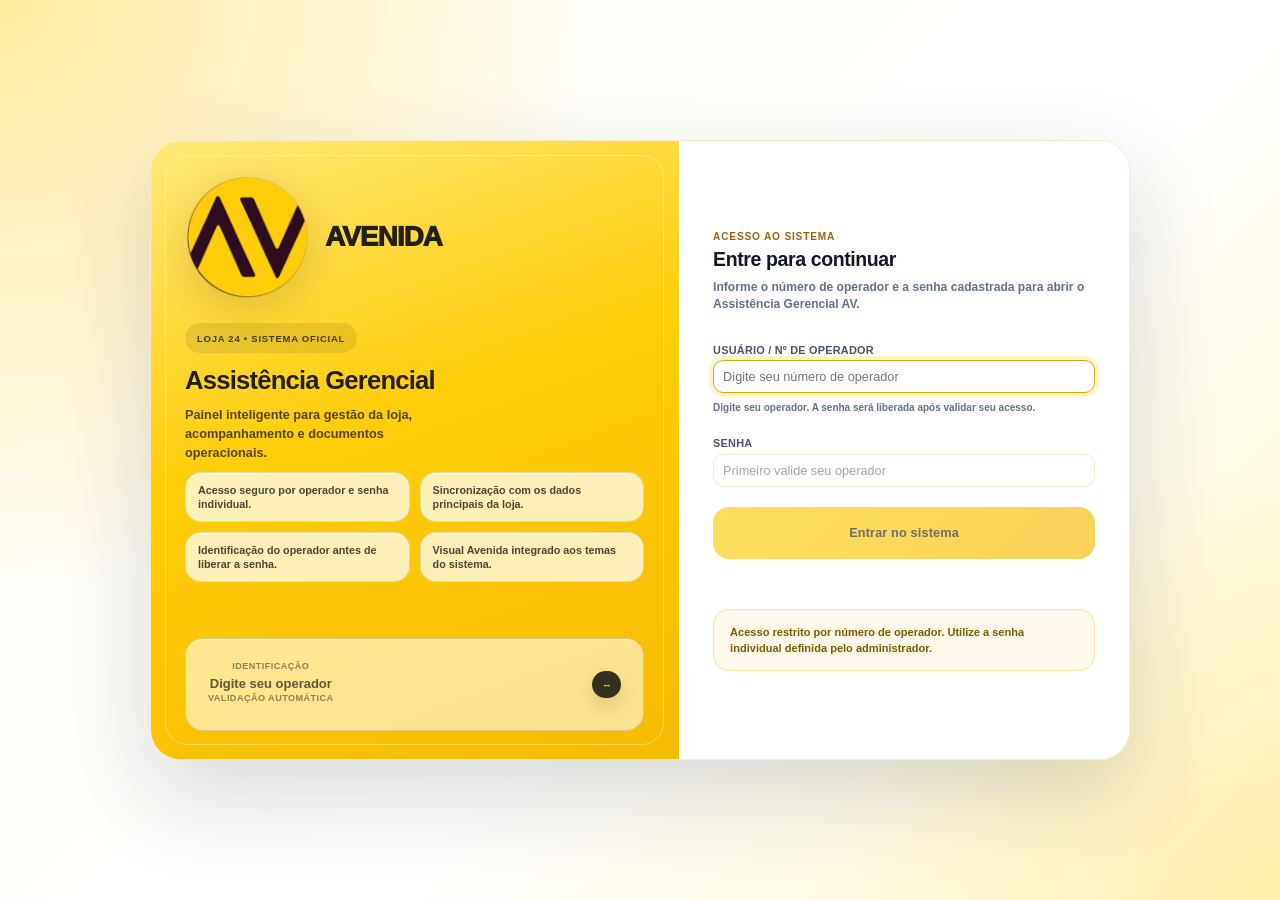
==== index.html @ b5e27d04 "Add files via upload" ====
<!DOCTYPE html>
<html lang="pt-BR">
<head>
  <meta charset="UTF-8" />
  <meta name="viewport" content="width=device-width, initial-scale=1.0, viewport-fit=cover" />
  <meta name="referrer" content="no-referrer" />
  <title>Assistência Gerencial Avenida — Sistema AV</title>
  <!-- PWA / Ícones do Sistema Gerencial Avenida -->
  <meta name="theme-color" content="#291A1E">
  <meta name="application-name" content="Gerencial Avenida">
  <meta name="mobile-web-app-capable" content="yes">
  <meta name="apple-mobile-web-app-capable" content="yes">
  <meta name="apple-mobile-web-app-status-bar-style" content="black-translucent">
  <meta name="apple-mobile-web-app-title" content="Gerencial Avenida">

  <link rel="icon" href="./gerencial-favicon.ico" sizes="any">
  <link rel="icon" type="image/svg+xml" href="./gerencial-favicon.svg">
  <link rel="icon" type="image/png" sizes="32x32" href="./icons/gerencial-favicon-32.png">
  <link rel="icon" type="image/png" sizes="16x16" href="./icons/gerencial-favicon-16.png">
  <link rel="apple-touch-icon" sizes="180x180" href="./icons/gerencial-apple-touch-icon.png">
  <link rel="manifest" href="./manifest.webmanifest">

  <script>
    /* Aplica o tema antes da primeira pintura para impedir o clarão ao abrir ou sair. */
    (() => {
      const root = document.documentElement;
      root.classList.add('theme-booting');
      try {
        root.dataset.theme = 'light';
        // V51.30 — detecta F5/atualização com sessão existente antes da primeira pintura.
        if(sessionStorage.getItem('adminGerencialSessaoV21Individual')){
          root.classList.add('session-restoring');
        }
      } catch (_) {
        root.dataset.theme = 'light';
      }
    })();
  </script>
  <style id="theme-bootstrap-style">
    html { background: #FFFDF5; }
    html[data-theme="dark"] { background: #0F1013; color-scheme: dark; }
    html.theme-booting *,
    html.theme-booting *::before,
    html.theme-booting *::after { transition: none !important; }
    html.session-restoring #loginScreen { visibility:hidden !important; }
    html.session-restoring #appLoader { display:grid !important; }
    html.session-restoring #appLoader .app-loader-card { animation:sessionRestoreCardIn .34s ease both; }
    html.session-restoring #appLoader .app-loader-mark { animation:sessionRestorePulse 1.25s ease-in-out infinite; }
    @keyframes sessionRestoreCardIn { from { opacity:0; transform:translateY(8px) scale(.985); } to { opacity:1; transform:none; } }
    @keyframes sessionRestorePulse { 0%,100% { transform:scale(1); } 50% { transform:scale(1.07); } }
  </style>
  <!-- V51.24: versão fixada para evitar diferenças de comportamento entre dispositivos. -->
  <script src="shared/cargo-policy.js"></script>
<script src="https://unpkg.com/@supabase/supabase-js@2.112.3"></script>
  <script>
    /* CDN de contingência: algumas redes corporativas/móveis podem bloquear um provedor específico. */
    if(!window.supabase){
      document.write('<script src="https://cdn.jsdelivr.net/npm/@supabase/supabase-js@2.112.3"><\/script>');
    }
  </script>
  <script>
      const SUPABASE_URL = 'https://euyrhkusnasgiueefldg.supabase.co';
      const SUPABASE_ANON_KEY = 'eyJhbGciOiJIUzI1NiIsInR5cCI6IkpXVCJ9.eyJpc3MiOiJzdXBhYmFzZSIsInJlZiI6ImV1eXJoa3VzbmFzZ2l1ZWVmbGRnIiwicm9sZSI6ImFub24iLCJpYXQiOjE3ODMzNzY0MTksImV4cCI6MjA5ODk1MjQxOX0.woI5Il3ObKrj8BJfdYz8DcUW08Jl5c458ykh1SrHYr4';
      
      // V51.24 — conexão reforçada sem alterar a lógica funcional dos módulos.
      // Web Worker mantém os heartbeats mais confiáveis quando a aba fica em segundo plano.
      // heartbeatCallback detecta quedas silenciosas e aciona a reconexão controlada abaixo.
      const supabaseclient = window.supabase?.createClient ? window.supabase.createClient(SUPABASE_URL, SUPABASE_ANON_KEY, {
          auth: { persistSession: true, autoRefreshToken: true, detectSessionInUrl: false },
          realtime: {
              worker: true,
              heartbeatCallback: (status) => {
                  if(status === 'disconnected'){
                      window.dispatchEvent(new CustomEvent('ag:supabase-heartbeat-disconnected'));
                  }
              },
              params: {
                  eventsPerSecond: 10
              }
          }
      }) : null;

      if(!supabaseclient){
          console.error('O módulo de sincronização não foi carregado pelos provedores CDN. O login online ficará indisponível até a conexão ser restabelecida.');
      }

      // A sincronização online por usuário é inicializada após o login.

      // SOPHIA V39 — a chave da OpenAI nunca fica neste HTML.
      // O navegador conversa apenas com a Edge Function segura do Supabase.
      const SOPHIA_FUNCTION_NAME = 'sophia-chat';
      const SOPHIA_SESSION_KEY = 'sophiaSessaoSeguraV1';
      const SOPHIA_HISTORY_KEY = 'sophiaHistoricoSessaoV1';
      const SOPHIA_BUILD = 'V39.1-SEMPREFLIGHT';

      // V51.95 — documentos de Operações centralizados no Supabase.
      const OPERACOES_DOCS_FUNCTION_NAME = 'gerencial-documentos';
      const OPERACOES_DOCS_SESSION_KEY = 'gerencialDocumentosSessaoV1';
      const OPERACOES_DOCS_BUCKET = 'operacoes-documentos';
      const GERENCIAL_BUILD = 'V73-MENU-LATERAL-REDESENHADO';
  </script>
  <style>
    :root {
      --amarelo: #F6C426;
      --amarelo-escuro: #DEB022;
      --preto-logo: #291A1E;
      --bg: #F1F1F1;
      --page: #FFFFFF;
      --page-2: #F7F7F7;
      --text: #111827;
      --muted: #666666;
      --border: #D8D8D8;
      --soft: #EEEEEE;
      --shadow: 0 18px 35px rgba(15, 23, 42, .12);
      --red-bg: #FEE2E2;
      --red: #991B1B;
      --green-bg: #DCFCE7;
      --green: #166534;
      --orange-bg: #FFEDD5;
      --orange: #9A3412;
      --blue-bg: #DBEAFE;
      --blue: #1D4ED8;
      --purple-bg: #F3E8FF;
      --purple: #6B21A8;
    }

    body.dark-mode {
      --bg: #121212;
      --page: #1E1E1E;
      --page-2: #292929;
      --text: #F8FAFC;
      --muted: #C4C4C4;
      --border: #454545;
      --soft: #292929;
      --shadow: 0 18px 35px rgba(0, 0, 0, .42);
      --preto-logo: #171717;
      --red-bg: #4C1D1D;
      --red: #FCA5A5;
      --green-bg: #123A24;
      --green: #86EFAC;
      --orange-bg: #432A13;
      --orange: #FDBA74;
      --blue-bg: #172554;
      --blue: #93C5FD;
      --purple-bg: #3B1327;
      --purple: #F6C426;
    }

    * { box-sizing: border-box; }
    body {
      margin: 0;
      min-height: 100vh;
      display: flex;
      background: var(--bg);
      color: var(--text);
      font-family: 'Segoe UI', Tahoma, Geneva, Verdana, sans-serif;
    }

    .login-screen {
      position: fixed;
      inset: 0;
      z-index: 999;
      display: grid;
      place-items: center;
      padding: 24px;
      background:
        radial-gradient(circle at top left, rgba(255,205,9,.34), transparent 34%),
        radial-gradient(circle at bottom right, rgba(255,205,9,.18), transparent 28%),
        linear-gradient(135deg, #FFFDF2 0%, #FFFFFF 58%, #FFF7CC 100%);
    }

    .login-card {
      width: min(980px, 100%);
      min-height: min(620px, calc(100vh - 48px));
      display: grid;
      grid-template-columns: minmax(320px, 1.08fr) minmax(320px, .92fr);
      background: rgba(255,255,255,.96);
      color: #111827;
      border-radius: 30px;
      box-shadow: 0 34px 90px rgba(31,41,55,.18);
      overflow: hidden;
      border: 1px solid rgba(217,169,0,.22);
      backdrop-filter: blur(12px);
    }

    .login-hero {
      position: relative;
      display: flex;
      flex-direction: column;
      justify-content: space-between;
      gap: 20px;
      padding: 34px 34px 28px;
      background:
        radial-gradient(circle at 14% 12%, rgba(255,255,255,.62), transparent 22%),
        linear-gradient(160deg, #FFE979 0%, #FFCD09 44%, #F5BB00 100%);
      border-right: 1px solid rgba(217,169,0,.24);
      color: #241F14;
    }
    .login-hero::after {
      content: '';
      position: absolute;
      inset: 14px;
      border-radius: 22px;
      border: 1px solid rgba(255,255,255,.34);
      pointer-events: none;
    }
    .login-brand-panel .brand { display: block; }
    .login-eyebrow {
      display: inline-flex;
      align-items: center;
      gap: 8px;
      min-height: 30px;
      padding: 0 12px;
      border-radius: 999px;
      background: rgba(36,31,20,.10);
      color: rgba(36,31,20,.82);
      font-size: .73rem;
      font-weight: 900;
      letter-spacing: .08em;
      text-transform: uppercase;
      margin-bottom: 14px;
    }
    .login-logo-wrap {
      display: inline-flex;
      align-items: center;
      justify-content: center;
      gap: 11px;
      width: 292px;
      height: 96px;
      border-radius: 24px;
      background: rgba(255,255,255,.76);
      border: 1px solid rgba(36,31,20,.12);
      box-shadow: 0 14px 34px rgba(36,31,20,.12);
      margin-bottom: 22px;
    }
    .avenida-logo {
      display: block;
      width: 100%;
      height: auto;
      object-fit: contain;
    }
    .login-avenida-logo {
      width: 72px;
      height: 72px;
      flex-shrink: 0;
    }
    .login-brand-wordmark {
      font-weight: 1000;
      font-size: 1.92rem;
      letter-spacing: -.045em;
      color: #241F14;
      white-space: nowrap;
    }
    body.dark-mode .login-brand-wordmark { color: #FFCD09; }

    .login-hero h1 {
      margin: 0;
      font-size: clamp(1.55rem, 2vw, 2.15rem);
      line-height: 1.08;
      color: #241F14;
      letter-spacing: -.03em;
    }
    .login-hero p {
      margin: 10px 0 0;
      color: rgba(36,31,20,.78);
      font-weight: 700;
      line-height: 1.5;
      font-size: .98rem;
      max-width: 38ch;
    }
    .login-bullets {
      display: grid;
      grid-template-columns: repeat(2, minmax(0, 1fr));
      gap: 10px;
      margin-top: 10px;
    }
    .login-bullet {
      min-height: 48px;
      padding: 10px 12px;
      border-radius: 16px;
      background: rgba(255,255,255,.72);
      border: 1px solid rgba(36,31,20,.10);
      color: rgba(36,31,20,.82);
      font-size: .83rem;
      font-weight: 800;
      line-height: 1.3;
      display: flex;
      align-items: center;
      box-shadow: inset 0 1px 0 rgba(255,255,255,.45);
    }
    .login-body {
      padding: 36px 34px 34px;
      display: flex;
      flex-direction: column;
      justify-content: center;
      background: rgba(255,255,255,.98);
    }
    .login-form-head { margin-bottom: 14px; }
    .login-form-head small {
      display:block;
      margin-bottom: 6px;
      color: #A16207;
      font-size: .78rem;
      font-weight: 900;
      letter-spacing: .08em;
      text-transform: uppercase;
    }
    .login-form-head h2 {
      margin: 0;
      color: #101828;
      font-size: 1.5rem;
      line-height: 1.15;
      letter-spacing: -.02em;
    }
    .login-form-head p {
      margin: 8px 0 0;
      color: #667085;
      font-size: .93rem;
      line-height: 1.45;
      font-weight: 650;
    }
    .login-body label { display:block; font-weight: 800; margin: 16px 0 8px; font-size:.84rem; color:#475467; }
    .login-body input {
      width:100%;
      padding: 14px 16px;
      border: 1px solid #D0D5DD;
      border-radius: 16px;
      font-size: .98rem;
      outline: none;
      background: #FFFFFF;
      color: #101828;
      transition: border-color .18s ease, box-shadow .18s ease, transform .18s ease;
      box-shadow: 0 1px 2px rgba(16,24,40,.04);
    }
    .login-body input:focus { border-color: #F5BA00; box-shadow: 0 0 0 4px rgba(255,205,9,.22); transform: translateY(-1px); }
    .login-btn {
      width:100%;
      margin-top: 20px;
      min-height: 52px;
      padding: 14px 18px;
      border:0;
      border-radius: 16px;
      background: linear-gradient(135deg, #FFCD09 0%, #F5BA00 100%);
      color: #241F14;
      font-weight: 900;
      cursor:pointer;
      font-size: .98rem;
      letter-spacing: .01em;
      box-shadow: 0 12px 24px rgba(245,186,0,.26);
      transition: transform .18s ease, box-shadow .18s ease, filter .18s ease;
    }
    .login-btn:hover:not(:disabled) { transform: translateY(-1px); box-shadow: 0 16px 28px rgba(245,186,0,.32); filter: saturate(1.03); }
    .login-btn:disabled { opacity: .65; cursor: not-allowed; box-shadow: none; }
    .login-error { min-height: 24px; margin-top: 12px; color: #B42318; font-weight: 800; font-size: .9rem; }
    .login-hint {
      margin-top: 14px;
      padding: 14px 16px;
      background:#FFFAEB;
      border-radius: 16px;
      border:1px solid rgba(245,186,0,.34);
      color:#7A5C00;
      font-size:.85rem;
      line-height: 1.45;
      font-weight: 700;
    }
    .login-user-preview {
      padding: 14px 16px;
      border-radius: 18px;
      background: rgba(255,255,255,.72);
      color: #241F14;
      font-weight: 900;
      border: 1px solid rgba(36,31,20,.12);
      display: flex;
      align-items: center;
      justify-content: space-between;
      gap: 10px;
      line-height: 1.3;
      box-shadow: inset 0 1px 0 rgba(255,255,255,.46);
    }
    .login-user-preview small {
      display: block;
      font-size: .70rem;
      text-transform: uppercase;
      letter-spacing: .05em;
      opacity: .7;
      margin-bottom: 3px;
    }
    .login-user-preview b { font-size: 1rem; }
    #loginUserFullName { display:block;max-width:100%;white-space:normal;overflow:visible;text-overflow:clip;word-break:normal; }
    .login-user-preview .preview-operator {
      background: rgba(36,31,20,.92);
      color: #FFCD09;
      border-radius: 999px;
      padding: 7px 11px;
      font-size: .77rem;
      white-space: nowrap;
      box-shadow: 0 8px 18px rgba(36,31,20,.14);
    }
    .login-user-preview.not-found {
      background: rgba(254,228,226,.92);
      border-color: rgba(240,68,56,.28);
      color: #912018;
    }
    .login-user-preview.empty {
      background: rgba(255,255,255,.56);
      color: rgba(36,31,20,.72);
    }
    body.dark-mode .login-screen {
      background:
        radial-gradient(circle at top left, rgba(255,205,9,.18), transparent 32%),
        radial-gradient(circle at bottom right, rgba(255,205,9,.10), transparent 26%),
        linear-gradient(135deg, #12151A 0%, #171B21 55%, #0F1217 100%);
    }
    body.dark-mode .login-card {
      background: rgba(20,23,28,.96);
      color: #F8FAFC;
      border-color: rgba(255,205,9,.14);
      box-shadow: 0 34px 90px rgba(0,0,0,.42);
    }
    body.dark-mode .login-hero {
      background:
        radial-gradient(circle at 16% 12%, rgba(255,255,255,.08), transparent 24%),
        linear-gradient(165deg, #20252C 0%, #181C22 56%, #14181D 100%);
      border-right-color: rgba(255,205,9,.12);
      color: #FFF8DE;
    }
    body.dark-mode .login-hero::after {
      border-color: rgba(255,205,9,.12);
    }
    body.dark-mode .login-eyebrow {
      background: rgba(255,205,9,.12);
      color: #FFE897;
    }
    body.dark-mode .login-logo-wrap {
      background: rgba(255,205,9,.10);
      border-color: rgba(255,205,9,.18);
      box-shadow: 0 14px 34px rgba(0,0,0,.24);
    }
    body.dark-mode .login-hero h1,
    body.dark-mode .login-hero p {
      color: #FFF8DE;
    }
    body.dark-mode .login-bullet {
      background: rgba(255,255,255,.04);
      border-color: rgba(255,205,9,.10);
      color: #E5E7EB;
    }
    body.dark-mode .login-body {
      background: rgba(18,21,26,.98);
    }
    body.dark-mode .login-form-head small { color: #FFD84D; }
    body.dark-mode .login-form-head h2 { color: #F8FAFC; }
    body.dark-mode .login-form-head p,
    body.dark-mode .login-body label { color: #C7CDD6; }
    body.dark-mode .login-body input {
      background: #1C2128;
      color: #F8FAFC;
      border-color: rgba(255,255,255,.10);
      box-shadow: 0 1px 2px rgba(0,0,0,.24);
    }
    body.dark-mode .login-body input::placeholder { color: #98A2B3; }
    body.dark-mode .login-body input:focus {
      border-color: #FFCD09;
      box-shadow: 0 0 0 4px rgba(255,205,9,.18);
    }
    body.dark-mode .login-btn {
      background: linear-gradient(135deg, #FFCD09 0%, #F5BA00 100%);
      color: #241F14;
      box-shadow: 0 12px 24px rgba(245,186,0,.18);
    }
    body.dark-mode .login-error { color: #FECDCA; }
    body.dark-mode .login-hint {
      background: rgba(255,205,9,.08);
      color: #FDE68A;
      border-color: rgba(255,205,9,.16);
    }
    body.dark-mode .login-user-preview {
      background: rgba(255,255,255,.05);
      color: #F8FAFC;
      border-color: rgba(255,205,9,.12);
    }
    body.dark-mode .login-user-preview .preview-operator {
      background: rgba(255,205,9,.14);
      color: #FFDD55;
      box-shadow: none;
    }
    body.dark-mode .login-user-preview.not-found {
      background: rgba(127,29,29,.20);
      border-color: rgba(252,165,165,.24);
      color: #FECDCA;
    }
    body.dark-mode .login-user-preview.empty {
      background: rgba(255,255,255,.04);
      color: #C7CDD6;
    }
    @media (max-width: 860px) {
      .login-screen {
        display: block;
        overflow-y: auto;
        overflow-x: hidden;
        overscroll-behavior: contain;
        -webkit-overflow-scrolling: touch;
        padding: 18px 12px;
      }
      .login-card {
        margin: 0 auto;
      }
      .login-card {
        width: min(560px, 100%);
        min-height: auto;
        grid-template-columns: 1fr;
      }
      .login-hero {
        padding: 26px 24px 20px;
        border-right: 0;
        border-bottom: 1px solid rgba(217,169,0,.18);
      }
      .login-hero::after { inset: 12px; }
      .login-body { padding: 28px 24px 26px; }
      .login-bullets { grid-template-columns: 1fr; }
      .login-logo-wrap { width: 268px; height: 84px; margin-bottom: 18px; }
      .login-avenida-logo { width: 60px; height: 60px; }
      .login-brand-wordmark { font-size: 1.66rem; }
      body.dark-mode .login-hero { border-bottom-color: rgba(255,205,9,.12); }
    }
    @media (max-width: 520px) {
      .login-screen { padding: 14px; }
      .login-card { border-radius: 22px; }
      .login-hero,
      .login-body { padding-left: 18px; padding-right: 18px; }
      .login-user-preview { align-items: flex-start; flex-direction: column; }
      .login-user-preview .preview-operator { align-self: flex-start; }
    }


    /* V75.2 — credenciais progressivas e logo do próprio sistema AV. */
    .login-operator-hint {
      min-height: 20px;
      margin-top: 7px;
      color: #667085;
      font-size: .77rem;
      line-height: 1.35;
      font-weight: 700;
    }
    .login-operator-hint[data-status="valid"] { color: #167345; }
    .login-operator-hint[data-status="error"] { color: #B42318; }
    .login-operator-hint[data-status="checking"] { color: #946200; }
    .login-body input:disabled,
    body.dark-mode .login-body input:disabled {
      opacity: .65;
      cursor: not-allowed;
      filter: grayscale(.20);
    }
    body.dark-mode .login-operator-hint { color: #AAB2BE; }
    body.dark-mode .login-operator-hint[data-status="valid"] { color: #66DDA0; }
    body.dark-mode .login-operator-hint[data-status="error"] { color: #FDA29B; }
    body.dark-mode .login-operator-hint[data-status="checking"] { color: #FFDD55; }
    @media (prefers-reduced-motion: reduce) {
      .app-loader-orbit, .app-loader-spinner, .app-loader-check-icon { animation: none !important; }
    }

    body.dark-mode .sidebar {
      background: #2E0D1E;
      color: #FFCD09;
      border-right: 1px solid #5A263B;
    }
    body.dark-mode .logo-box {
      border-bottom-color: #FFCD09;
    }
    body.dark-mode .logo-icon {
      background: #FFCD09;
      color: #2E0D1E;
    }
    body.dark-mode .user-box {
      background: rgba(255,205,9,.10);
      border-color: rgba(255,205,9,.22);
    }
    body.dark-mode .nav-btn {
      color: #FFCD09;
    }
    body.dark-mode .nav-btn:hover,
    body.dark-mode .nav-btn.active {
      background: rgba(255,205,9,.16);
      box-shadow: inset 5px 0 0 #FFCD09;
    }
    body.dark-mode .theme-btn {
      background: #FFCD09;
      color: #2E0D1E;
    }
    body.dark-mode .topbar {
      background: rgba(46,13,30,.90);
      border-bottom-color: #5A263B;
    }



    .developer-badge {
      margin-top: 10px; display:inline-flex; align-items:center; gap:7px; padding:7px 10px;
      border-radius:999px; background:linear-gradient(135deg,#291A1E,#5A263B); color:#F6C426;
      font-weight:1000; font-size:.72rem; letter-spacing:.08em; box-shadow:0 0 0 1px rgba(246,196,38,.35),0 8px 20px rgba(41,26,30,.22);
    }
    .developer-panel { position:relative; overflow:hidden; border:1px solid rgba(246,196,38,.55); background:linear-gradient(135deg,rgba(246,196,38,.16),var(--page)); }
    .developer-panel:before { content:"</>"; position:absolute; right:18px; top:8px; font-size:4rem; font-weight:1000; opacity:.08; }
    .permission-grid { display:grid; grid-template-columns:repeat(2,minmax(0,1fr)); gap:10px; margin-top:12px; }
    .permission-item { display:flex; align-items:center; gap:10px; padding:11px 12px; border:1px solid var(--border); border-radius:14px; background:var(--page-2); font-weight:850; }
    .permission-item input { width:18px; height:18px; accent-color:var(--amarelo-escuro); }
    .sync-pill { display:inline-flex; align-items:center; gap:6px; width:max-content; max-width:100%; min-width:0; box-sizing:border-box; font-size:.72rem; font-weight:900; margin-top:7px; padding:5px 9px; border-radius:999px; border:1px solid var(--border); background:var(--soft); color:var(--muted); }
    .sync-pill::before { content:''; flex:0 0 8px; width:8px; height:8px; border-radius:50%; background:currentColor; }
    .sync-pill-text { display:block; min-width:0; overflow:hidden; text-overflow:ellipsis; white-space:nowrap; }
    .sync-pill.online { color:#15803D; background:#DCFCE7; border-color:#86EFAC; }
    .sync-pill.offline { color:#B91C1C; background:#FEE2E2; border-color:#FCA5A5; }
    .sync-pill.syncing { color:#B45309; background:#FEF3C7; border-color:#FCD34D; }
    body.dark-mode .sync-pill.online { color:#86EFAC; background:#123A24; border-color:#166534; }
    body.dark-mode .sync-pill.offline { color:#FCA5A5; background:#4C1D1D; border-color:#991B1B; }
    body.dark-mode .sync-pill.syncing { color:#FCD34D; background:#432A13; border-color:#92400E; }
    @media(max-width:720px){ .permission-grid{grid-template-columns:1fr;} }

    .app-loader {
      position: fixed;
      inset: 0;
      z-index: 1400;
      display: none;
      place-items: center;
      padding: 20px;
      background: rgba(255,255,255,.56);
      -webkit-backdrop-filter: blur(16px) saturate(120%);
      backdrop-filter: blur(16px) saturate(120%);
    }
    .app-loader.active { display: grid; }
    .app-loader-card {
      width: min(560px, 100%);
      background: rgba(255,255,255,.96);
      color: #111827;
      border: 1px solid rgba(217,169,0,.18);
      border-radius: 28px;
      box-shadow: 0 28px 80px rgba(31,41,55,.18);
      padding: 28px;
      text-align: left;
      -webkit-backdrop-filter: blur(18px) saturate(118%);
      backdrop-filter: blur(18px) saturate(118%);
    }
    .app-loader-hero {
      display: grid;
      grid-template-columns: auto 1fr auto;
      align-items: center;
      gap: 18px;
    }
    .app-loader-logo-shell {
      position: relative;
      width: 98px;
      height: 98px;
      display: grid;
      place-items: center;
      flex-shrink: 0;
    }
    .app-loader-orbit {
      position: absolute;
      inset: 0;
      border-radius: 50%;
      border: 1.5px solid rgba(245,186,0,.24);
      border-top-color: rgba(245,186,0,.66);
      animation: spinLoader 2.6s linear infinite;
    }
    .app-loader-orbit.orbit-b {
      inset: 10px;
      border-style: dashed;
      border-color: rgba(36,31,20,.08);
      border-top-color: rgba(245,186,0,.54);
      animation-direction: reverse;
      animation-duration: 3.2s;
    }
    .app-loader-mark {
      width: 72px;
      height: 72px;
      margin: 0;
      border-radius: 22px;
      background: rgba(255,255,255,.90);
      border: 1px solid rgba(245,186,0,.26);
      display: grid;
      place-items: center;
      box-shadow: 0 12px 28px rgba(36,31,20,.10);
      overflow: hidden;
      padding: 0 6px;
    }
    .loader-avenida-logo {
      width: 62px;
      height: 62px;
    }
    .app-loader-intro h3 {
      margin: 6px 0 0;
      font-size: 1.18rem;
      line-height: 1.18;
      color: #111827;
      letter-spacing: -.02em;
    }
    .app-loader-intro p {
      margin: 8px 0 0;
      color: #667085;
      font-size: .86rem;
      line-height: 1.45;
      font-weight: 700;
      max-width: 34ch;
    }
    .app-loader-kicker {
      display: inline-flex;
      align-items: center;
      min-height: 24px;
      padding: 0 10px;
      border-radius: 999px;
      background: rgba(255,205,9,.18);
      color: #946200;
      font-size: .69rem;
      font-weight: 900;
      letter-spacing: .08em;
      text-transform: uppercase;
    }
    .app-loader-spinner-label {
      display: inline-flex;
      flex-direction: column;
      align-items: center;
      justify-content: center;
      gap: 9px;
      min-width: 92px;
      color: #667085;
      font-size: .72rem;
      font-weight: 800;
      letter-spacing: .03em;
      text-align: center;
    }
    .app-loader-spinner {
      width: 26px;
      height: 26px;
      margin: 0;
      border-radius: 50%;
      border: 2px solid rgba(208,213,221,.72);
      border-top-color: #F5BA00;
      animation: spinLoader .9s linear infinite;
    }
    .app-loader-checks {
      display: none;
      margin-top: 22px;
      text-align: left;
      border-top: 1px solid rgba(208,213,221,.78);
      padding-top: 16px;
    }
    .app-loader-checks.active { display: block; }
    .app-loader-progress {
      width: 100%;
      height: 6px;
      border-radius: 999px;
      background: rgba(255,205,9,.12);
      overflow: hidden;
      margin-bottom: 12px;
    }
    .app-loader-progress span {
      display: block;
      width: 0%;
      height: 100%;
      border-radius: inherit;
      background: linear-gradient(90deg, #FFCD09, #F5BA00);
      transition: width .28s ease;
    }
    .app-loader-stepbar {
      display:flex;
      align-items:center;
      justify-content:space-between;
      gap:12px;
      margin-bottom:12px;
    }
    .app-loader-step-badge {
      display:inline-flex;
      align-items:center;
      min-height:26px;
      padding: 0 11px;
      border-radius:999px;
      background: rgba(255,205,9,.16);
      border: 1px solid rgba(245,186,0,.22);
      color:#624A00;
      font-size:.66rem;
      font-weight:1000;
      letter-spacing:.08em;
      white-space:nowrap;
      text-transform: uppercase;
    }
    .app-loader-step-name {
      color:#667085;
      font-size:.68rem;
      font-weight:900;
      letter-spacing:.05em;
      text-align:right;
      text-transform: uppercase;
    }
    .app-loader-stage { display:block; }
    .app-loader-check {
      display: grid;
      grid-template-columns: 26px minmax(0,1fr);
      align-items: center;
      gap: 12px;
      min-height: 58px;
      padding: 10px 2px;
      border-bottom: 1px solid rgba(208,213,221,.56);
      background: transparent;
    }
    .app-loader-check:last-child { border-bottom: 0; padding-bottom: 2px; }
    .app-loader-check-icon {
      width: 24px;
      height: 24px;
      border-radius: 50%;
      display: grid;
      place-items: center;
      font-size: .78rem;
      font-weight: 1000;
      background: transparent;
      color: #98A2B3;
      border: 1px solid rgba(208,213,221,.95);
    }
    .app-loader-check-content strong {
      display: block;
      font-size: .89rem;
      line-height: 1.25;
      color: #111827;
      margin-bottom: 3px;
    }
    .app-loader-check-content small {
      display: block;
      font-size: .75rem;
      color: #667085;
      line-height: 1.35;
      font-weight: 650;
    }
    .app-loader-check[data-status="checking"] .app-loader-check-icon {
      color: #B45309;
      border-color: rgba(245,186,0,.46);
      background: rgba(255,205,9,.12);
      animation: loaderPulse 1.05s ease-in-out infinite;
    }
    .app-loader-check[data-status="success"] .app-loader-check-icon {
      background: var(--green-bg);
      color: var(--green);
      border-color: color-mix(in srgb, var(--green) 30%, var(--green-bg));
      animation: none;
    }
    .app-loader-check[data-status="error"] .app-loader-check-icon {
      background: var(--red-bg);
      color: var(--red);
      border-color: color-mix(in srgb, var(--red) 30%, var(--red-bg));
      animation: none;
    }
    body.dark-mode .app-loader {
      background: rgba(8, 10, 13, .64);
    }
    body.dark-mode .app-loader-card {
      background: rgba(20,23,28,.94);
      border-color: rgba(255,205,9,.14);
      box-shadow: 0 28px 80px rgba(0,0,0,.46);
    }
    body.dark-mode .app-loader-orbit {
      border-color: rgba(255,205,9,.16);
      border-top-color: rgba(255,205,9,.52);
    }
    body.dark-mode .app-loader-orbit.orbit-b {
      border-color: rgba(255,255,255,.06);
      border-top-color: rgba(255,205,9,.44);
    }
    body.dark-mode .app-loader-mark {
      background: rgba(255,205,9,.10);
      border-color: rgba(255,205,9,.18);
      box-shadow: 0 12px 28px rgba(0,0,0,.24);
    }
    body.dark-mode .app-loader-intro h3 { color: #F8FAFC; }
    body.dark-mode .app-loader-intro p,
    body.dark-mode .app-loader-spinner-label,
    body.dark-mode .app-loader-step-name,
    body.dark-mode .app-loader-check-content small { color: #C7CDD6; }
    body.dark-mode .app-loader-kicker {
      background: rgba(255,205,9,.12);
      color: #FFE897;
    }
    body.dark-mode .app-loader-spinner {
      border-color: rgba(255,255,255,.12);
      border-top-color: #FFCD09;
    }
    body.dark-mode .app-loader-checks,
    body.dark-mode .app-loader-check {
      border-color: rgba(255,255,255,.08);
    }
    body.dark-mode .app-loader-step-badge {
      background: rgba(255,205,9,.12);
      border-color: rgba(255,205,9,.18);
      color: #FFE897;
    }
    body.dark-mode .app-loader-check-icon {
      color: #98A2B3;
      border-color: rgba(255,255,255,.16);
    }
    body.dark-mode .app-loader-check-content strong { color: #F8FAFC; }
    @media (max-width: 720px) {
      .app-loader-card { padding: 22px; border-radius: 24px; }
      .app-loader-hero {
        grid-template-columns: 1fr;
        justify-items: center;
        text-align: center;
      }
      .app-loader-intro p { max-width: 100%; }
      .app-loader-spinner-label { flex-direction: row; min-width: 0; }
      .app-loader-stepbar { flex-direction: column; align-items: flex-start; }
      .app-loader-step-name { text-align: left; }
    }
    @media (max-width: 520px) {
      .app-loader-card { padding: 18px; border-radius: 20px; }
      .app-loader-logo-shell { width: 88px; height: 88px; }
      .app-loader-mark { width: 64px; height: 64px; border-radius: 18px; }
      .loader-avenida-logo { width: 50px; }
      .app-loader-check-content small { font-size: .72rem; }
      .app-loader-check { grid-template-columns: 24px minmax(0,1fr); gap: 10px; }
    }
    @keyframes loaderPulse {
      0%, 100% { opacity: .62; transform: scale(.94); }
      50% { opacity: 1; transform: scale(1); }
    }
    @keyframes spinLoader { to { transform: rotate(360deg); } }

    .sidebar {
      width: 278px;
      background: var(--amarelo);
      color: var(--preto-logo);
      display: flex;
      flex-direction: column;
      height: 100vh;
      position: sticky;
      top: 0;
      box-shadow: 2px 0 15px rgba(0,0,0,.18);
      z-index: 5;
    }

    .logo-box { padding: 22px; border-bottom: 2px solid var(--preto-logo); }
    .logo-line { display:flex; gap: 12px; align-items:center; }
    .logo-icon { width: 58px; height: 48px; border-radius: 16px; background: var(--preto-logo); color: var(--amarelo); display:grid; place-items:center; font-size:1.2rem; font-weight:1000; letter-spacing:-.04em; }
    .logo-title { font-weight: 1000; letter-spacing: -.02em; }
    .logo-sub { font-size: .78rem; font-weight: 800; opacity: .78; margin-top: 2px; }

    .user-box { margin: 16px; padding: 14px 58px 14px 14px; border-radius: 18px; background: rgba(41,26,30,.12); border: 1px solid rgba(41,26,30,.18); position:relative; }
    .user-name { font-weight: 1000; font-size:.94rem; }
    .user-role { font-size:.76rem; font-weight:800; opacity:.78; margin-top: 3px; }

    .nav { padding: 4px 12px 14px; overflow-y:auto; scrollbar-width: thin; scrollbar-color: rgba(100,116,139,.85) transparent; }
    .nav::-webkit-scrollbar { width: 9px; height: 9px; }
    .nav::-webkit-scrollbar-track { background: transparent; }
    .nav::-webkit-scrollbar-thumb { background: rgba(100,116,139,.82); border-radius: 999px; border: 2px solid transparent; background-clip: padding-box; }
    .nav::-webkit-scrollbar-thumb:hover { background: rgba(71,85,105,.95); border: 2px solid transparent; background-clip: padding-box; }
    body.dark-mode .nav { scrollbar-color: rgba(203,213,225,.68) transparent; }
    body.dark-mode .nav::-webkit-scrollbar-thumb { background: rgba(203,213,225,.62); border: 2px solid transparent; background-clip: padding-box; }
    body.dark-mode .nav::-webkit-scrollbar-thumb:hover { background: rgba(241,245,249,.82); border: 2px solid transparent; background-clip: padding-box; }
    .nav-btn {
      width:100%; display:flex; align-items:center; gap:10px; padding: 12px 12px; margin: 5px 0;
      border:0; border-radius: 14px; background: transparent; color: var(--preto-logo); cursor:pointer;
      font-weight: 900; text-align:left; transition:.2s;
    }
    .nav-btn:hover, .nav-btn.active { background: var(--amarelo-escuro); box-shadow: inset 5px 0 0 var(--preto-logo); }
    .nav-btn .ico {
      width:24px;
      height:24px;
      flex:0 0 24px;
      display:inline-grid;
      place-items:center;
      text-align:center;
      line-height:1;
      font-size:1rem;
      vertical-align:middle;
    }

    .theme-btn { position:absolute; top:12px; right:12px; width:38px; height:38px; padding:0; border:1px solid rgba(41,26,30,.20); border-radius:50%; background:var(--preto-logo); color:var(--amarelo); display:grid; place-items:center; font-size:1rem; cursor:pointer; box-shadow:0 7px 16px rgba(41,26,30,.18); transition:transform .18s ease, box-shadow .18s ease, background .18s ease; }
    .theme-btn:hover { transform:translateY(-2px) rotate(-8deg); box-shadow:0 10px 22px rgba(41,26,30,.24); }
    .theme-btn:active { transform:scale(.95); }
    .theme-btn:focus-visible { outline:3px solid rgba(246,196,38,.42); outline-offset:2px; }
    body.dark-mode .theme-btn { background:#FFCD09; color:#2E0D1E; border-color:rgba(255,205,9,.45); box-shadow:0 7px 18px rgba(0,0,0,.28); }

    .main { flex:1; min-width:0; }
    .topbar {
      position: sticky; top:0; z-index:4; background: rgba(237,242,247,.88); backdrop-filter: blur(14px);
      border-bottom: 1px solid var(--border); padding: 16px 86px 16px 22px; display:flex; align-items:center; justify-content:space-between; gap:18px;
    }
    body.dark-mode .topbar { background: rgba(17,17,17,.88); }
    .top-left h2 { margin:0; font-size: 1.12rem; }
    .top-left p { margin:4px 0 0; color: var(--muted); font-size:.86rem; font-weight: 700; }
    .store-meta { display:flex; align-items:center; gap: 8px; flex-wrap:wrap; justify-content:flex-end; }
    .pill { border:1px solid var(--border); background: var(--page); padding: 8px 11px; border-radius: 999px; font-weight: 900; font-size:.8rem; white-space:nowrap; }
    .logout-fixed { position: fixed; top: 15px; right: 18px; width: 44px; height:44px; border-radius: 50%; border: 1px solid var(--border); background: var(--page); color: var(--text); box-shadow: var(--shadow); cursor:pointer; z-index:20; font-size: 1.15rem; display:grid; place-items:center; }
    .logout-fixed:hover { transform: translateY(-1px); border-color: var(--amarelo-escuro); }

    .content { padding: 22px; }
    .page { display:none; }
    .page.active { display:block; animation: fade .18s ease; }
    @keyframes fade { from { opacity:.4; transform: translateY(5px);} to { opacity:1; transform:translateY(0);} }

    .section-card { background: var(--page); border: 1px solid var(--border); border-radius: 22px; box-shadow: var(--shadow); padding: 20px; margin-bottom: 18px; }
    .section-title { display:flex; align-items:flex-start; justify-content:space-between; gap:14px; margin-bottom: 16px; }
    .section-title h1, .section-title h2 { margin:0; font-size: 1.35rem; }
    .section-title p { margin: 4px 0 0; color: var(--muted); font-weight: 700; }

    .grid { display:grid; gap: 16px; }
    .grid-4 { grid-template-columns: repeat(4, minmax(0,1fr)); }
    .grid-3 { grid-template-columns: repeat(3, minmax(0,1fr)); }
    .grid-2 { grid-template-columns: repeat(2, minmax(0,1fr)); }
    .metric { background: var(--page); border: 1px solid var(--border); border-radius: 20px; padding: 18px; box-shadow: 0 8px 24px rgba(15,23,42,.08); position: relative; overflow:hidden; }
    .metric:before { content:""; position:absolute; top:0; left:0; width:100%; height:5px; background: var(--amarelo); }
    .metric small { color: var(--muted); font-weight: 900; text-transform: uppercase; font-size: .72rem; }
    .metric b { display:block; font-size: 2rem; margin-top:8px; }
    .metric span { color: var(--muted); font-size:.82rem; font-weight:700; }

    .form-grid { display:grid; grid-template-columns: repeat(12, 1fr); gap: 12px; align-items:end; }
    .field { grid-column: span 3; }
    .field.w2 { grid-column: span 2; }
    .field.w4 { grid-column: span 4; }
    .field.w5 { grid-column: span 5; }
    .field.w6 { grid-column: span 6; }
    .field.w8 { grid-column: span 8; }
    .field.w12 { grid-column: span 12; }
    label { display:block; font-weight: 900; font-size:.78rem; margin: 0 0 7px; color: var(--text); text-transform: uppercase; letter-spacing:.02em; }
    input, select, textarea { width:100%; border:1px solid var(--border); background: var(--page); color: var(--text); border-radius: 13px; padding: 11px 12px; outline:none; font: inherit; }
    input[readonly] { background: var(--soft); color: var(--muted); cursor: not-allowed; font-weight: 900; }
    textarea { min-height: 104px; resize: vertical; }
    input:focus, select:focus, textarea:focus { border-color: var(--amarelo-escuro); box-shadow: 0 0 0 4px rgba(246,196,38,.18); }
    .field-help { display:block; margin-top:6px; color:var(--muted); font-size:.72rem; font-weight:750; line-height:1.35; }
    .task-status-field { align-self:auto; }
    .note-status-field { align-self:auto; }
    .task-status-box {
      height:47px;
      min-height:47px;
      border:1px solid var(--border);
      background:var(--page);
      border-radius:13px;
      padding:0;
      display:block;
      box-shadow:none;
      overflow:hidden;
    }
    .task-status-standard {
      width:100%;
      height:100%;
      min-height:0;
      background:var(--soft) !important;
      color:var(--text) !important;
      font-weight:1000;
      letter-spacing:.02em;
      cursor:default;
      border:0 !important;
      padding:11px 12px !important;
      border-radius:0 !important;
      box-shadow:none !important;
      font-size:.94rem;
      line-height:1.2;
    }
    .task-status-standard[readonly] {
      background:var(--soft) !important;
      color:var(--text) !important;
      cursor:default;
    }
    .task-status-field label,
    .field.w2 label { white-space:nowrap; }

    .actions { display:flex; gap: 10px; flex-wrap: wrap; align-items:center; }
    .btn { border:0; padding: 11px 14px; border-radius: 13px; cursor:pointer; font-weight: 900; background: var(--preto-logo); color: var(--amarelo); }
    .btn.secondary { background: var(--soft); color: var(--text); border:1px solid var(--border); }
    .btn.danger { background: #DC2626; color:white; }
    .btn.good { background: #16A34A; color:white; }
    .btn.warn { background: #EA580C; color:white; }
    .btn.small { padding: 8px 10px; border-radius: 10px; font-size:.78rem; }

    .filter-row { display:flex; gap: 10px; align-items:center; flex-wrap: wrap; margin-bottom: 14px; }
    .filter-row select, .filter-row input { max-width: 230px; }
    .tabs { display:flex; gap: 8px; flex-wrap:wrap; margin-bottom: 16px; }
    .tab-btn { border:1px solid var(--border); background: var(--page); color: var(--text); border-radius: 999px; padding: 9px 13px; font-weight: 900; cursor:pointer; }
    .tab-btn.active { background: var(--preto-logo); color: var(--amarelo); border-color: var(--preto-logo); }

    .table-wrap { overflow:auto; border:1px solid var(--border); border-radius: 18px; background: var(--page); }
    table { width:100%; border-collapse: collapse; }
    .table-wrap > table { min-width: 980px; }
    th, td { border-bottom: 1px solid var(--border); padding: 10px 10px; text-align:left; vertical-align:top; font-size:.86rem; }
    th { background: var(--preto-logo); color: var(--amarelo); position: sticky; top:0; z-index:1; }
    tr:nth-child(even) td { background: rgba(148,163,184,.07); }
    td.center, th.center { text-align:center; }

    .badge { display:inline-flex; align-items:center; gap:5px; padding: 6px 9px; border-radius: 999px; font-size:.74rem; font-weight: 1000; white-space:nowrap; }
    .b-vm { background: var(--purple-bg); color: var(--purple); }
    .b-fiscal { background: var(--red-bg); color: var(--red); }
    .b-adm { background: var(--blue-bg); color: var(--blue); }
    .b-pf { background: var(--green-bg); color: var(--green); }
    .b-geral { background: var(--orange-bg); color: var(--orange); }
    .b-ok { background: var(--green-bg); color: var(--green); }
    .b-warn { background: var(--orange-bg); color: var(--orange); }
    .b-bad { background: var(--red-bg); color: var(--red); }
    .b-info { background: var(--blue-bg); color: var(--blue); }

    /* Visual compacto para tarefas e anotações */
    .task-list-groups { display:grid; gap:14px; }
    .task-group { border:1px solid var(--border); border-radius:20px; overflow:hidden; background:var(--page-2); }
    .task-group-head { display:flex; justify-content:space-between; align-items:center; gap:12px; padding:13px 16px; background:var(--page); border-bottom:1px solid var(--border); }
    .task-group-head h3 { margin:0; font-size:.92rem; letter-spacing:.02em; }
    .task-group-body { display:grid; gap:10px; padding:12px; }
    .task-row { border:1px solid var(--border); background:var(--page); border-radius:16px; padding:13px 14px; display:grid; grid-template-columns:minmax(220px,1.6fr) minmax(160px,1fr) auto; gap:14px; align-items:center; box-shadow:0 6px 16px rgba(15,23,42,.06); }
    .task-row-main h4 { margin:0 0 7px; font-size:.98rem; }
    .task-row-main p, .task-row-meta p { margin:4px 0; color:var(--muted); font-size:.80rem; font-weight:750; line-height:1.4; }
    .task-row-details { grid-column:1 / -1; border-top:1px dashed var(--border); padding-top:10px; }
    .task-row-details summary { cursor:pointer; font-weight:900; color:var(--muted); font-size:.80rem; }
    .task-row-details p { margin:8px 0 0; color:var(--text); font-size:.84rem; line-height:1.5; }
    .task-row-actions { justify-content:flex-end; }

    .notes-timeline { position:relative; display:grid; gap:12px; padding-left:26px; }
    .notes-timeline::before { content:""; position:absolute; left:8px; top:4px; bottom:4px; width:3px; border-radius:999px; background:var(--border); }
    .note-item { position:relative; border:1px solid var(--border); background:var(--page); border-radius:18px; padding:14px 15px; box-shadow:0 7px 18px rgba(15,23,42,.06); }
    .note-item::before { content:""; position:absolute; left:-24px; top:20px; width:13px; height:13px; border-radius:50%; background:var(--blue); box-shadow:0 0 0 5px var(--page), 0 0 0 6px var(--border); }
    .note-item.priority-alta::before { background:#DC2626; }
    .note-item.priority-baixa::before { background:#16A34A; }
    .note-head { display:flex; align-items:flex-start; justify-content:space-between; gap:14px; }
    .note-head h3 { margin:0 0 7px; font-size:1rem; }
    .note-date { min-width:88px; text-align:center; border:1px solid var(--border); background:var(--page-2); border-radius:13px; padding:7px 9px; font-weight:1000; font-size:.75rem; }
    .note-meta { display:flex; gap:6px; flex-wrap:wrap; margin:8px 0; }
    .note-summary { margin:8px 0; color:var(--muted); font-weight:750; line-height:1.5; }
    .note-details { margin-top:8px; border-top:1px dashed var(--border); padding-top:8px; }
    .note-details summary { cursor:pointer; font-weight:900; color:var(--muted); font-size:.80rem; }
    .note-actions { margin-top:12px; }

    .kanban { display:grid; grid-template-columns: repeat(4, minmax(240px,1fr)); gap: 14px; overflow:auto; padding-bottom: 8px; }
    .lane { background: var(--page-2); border:1px solid var(--border); border-radius: 18px; padding: 12px; min-height: 220px; }
    .lane h3 { margin: 0 0 12px; font-size: .95rem; display:flex; justify-content:space-between; align-items:center; }
    .task-card { background: var(--page); border: 1px solid var(--border); border-radius: 16px; padding: 12px; margin-bottom: 10px; box-shadow: 0 8px 18px rgba(15,23,42,.07); }
    .task-card h4 { margin: 0 0 7px; }
    .task-card p { margin: 6px 0; color: var(--muted); font-size:.82rem; font-weight:700; }
    .task-meta { display:flex; gap:6px; flex-wrap:wrap; margin: 8px 0; }

    .task-summary { display:grid; grid-template-columns: repeat(4, minmax(160px,1fr)); gap: 12px; margin: 12px 0 16px; }
    .status-card { border:1px solid var(--border); background: var(--page-2); border-radius: 18px; padding: 14px; display:flex; align-items:center; justify-content:space-between; gap:10px; }
    .status-card small { display:block; color:var(--muted); font-weight:1000; text-transform:uppercase; font-size:.70rem; }
    .status-card b { font-size:1.7rem; }
    .status-card .dot { width: 13px; height: 13px; border-radius:50%; background:var(--blue); box-shadow:0 0 0 5px rgba(29,78,216,.12); }
    .status-card.pendente .dot { background:#DC2626; box-shadow:0 0 0 5px rgba(220,38,38,.12); }
    .status-card.andamento .dot { background:#EA580C; box-shadow:0 0 0 5px rgba(234,88,12,.14); }
    .status-card.aguardando .dot { background:#1D4ED8; box-shadow:0 0 0 5px rgba(29,78,216,.12); }
    .status-card.concluida .dot { background:#16A34A; box-shadow:0 0 0 5px rgba(22,163,74,.12); }
    .modal-backdrop { position:fixed; inset:0; background:rgba(15,23,42,.62); display:none; align-items:center; justify-content:center; padding:22px; z-index:60; }
    .modal-backdrop.active { display:flex; }
    .modal { width:min(980px, 100%); max-height:92vh; overflow:auto; background:var(--page); color:var(--text); border:1px solid var(--border); border-radius:24px; box-shadow:0 28px 80px rgba(0,0,0,.34); padding:20px; }
    .modal-head { display:flex; align-items:flex-start; justify-content:space-between; gap:12px; margin-bottom:14px; }
    .modal-head h2 { margin:0; }
    .modal-head p { margin:4px 0 0; color:var(--muted); font-weight:800; }
    .icon-btn { width:40px; height:40px; border-radius:50%; border:1px solid var(--border); background:var(--soft); color:var(--text); cursor:pointer; font-weight:1000; }

    .sector-board { display:grid; grid-template-columns: repeat(4, minmax(0,1fr)); gap: 14px; }
    .sector-card { border:1px solid var(--border); border-radius: 20px; padding: 16px; background: var(--page); box-shadow: 0 8px 22px rgba(15,23,42,.08); }
    .sector-card h3 { margin:0 0 6px; }
    .employee-grid { display:grid; grid-template-columns: repeat(4, minmax(180px, 1fr)); gap: 14px; margin-top: 16px; }
    .employee-card { border:1px solid var(--border); border-radius: 20px; padding: 15px; background: var(--page-2); box-shadow: 0 8px 22px rgba(15,23,42,.08); }
    .employee-card h3 { margin: 0 0 6px; font-size: 1rem; }
    .employee-card .role { font-weight: 900; color: var(--preto-logo); background: var(--amarelo); border-radius: 999px; display:inline-block; padding: 5px 9px; font-size:.72rem; margin: 5px 0 8px; }
    .employee-card p { color: var(--muted); font-weight: 750; font-size:.84rem; line-height:1.45; }
    .operator-grid { display:grid; grid-template-columns: repeat(3, minmax(220px, 1fr)); gap: 14px; margin-top: 16px; }
    .operator-card { border:1px solid var(--border); border-radius: 20px; padding: 16px; background: var(--page-2); box-shadow: 0 8px 22px rgba(15,23,42,.08); position:relative; overflow:hidden; }
    .operator-card::before { content:""; position:absolute; left:0; top:0; bottom:0; width:6px; background: var(--muted); }
    .operator-card.ativo::before { background:#16A34A; }
    .operator-card.inativo::before { background:#DC2626; }
    .operator-card h3 { margin:0 0 6px; font-size:1.05rem; }
    .operator-card p { color:var(--muted); font-weight:750; line-height:1.5; margin:8px 0 12px; }
    .operator-status { display:inline-flex; align-items:center; gap:6px; border-radius:999px; padding:6px 10px; font-weight:1000; font-size:.75rem; }
    .operator-status.ativo { color:var(--green); background:var(--green-bg); }
    .operator-status.inativo { color:var(--red); background:var(--red-bg); }
    body.dark-mode .employee-card .role { color: #291A1E; }
    .sector-card p { margin: 0 0 12px; color: var(--muted); font-weight:700; font-size:.85rem; }
    .sector-stat { display:flex; justify-content:space-between; padding: 8px 0; border-top:1px solid var(--border); font-weight:900; }

    .operations-placeholder {
      min-height: 300px;
      display: grid;
      place-items: center;
      padding: 28px;
      border: 1px dashed var(--border);
      border-radius: 20px;
      background: linear-gradient(135deg, color-mix(in srgb, var(--amarelo) 8%, var(--page)), var(--page-2));
      text-align: center;
    }
    .operations-placeholder > div { max-width: 560px; }
    .operations-placeholder-icon {
      width: 72px;
      height: 72px;
      margin: 0 auto 16px;
      border-radius: 22px;
      display: grid;
      place-items: center;
      background: var(--preto-logo);
      color: var(--amarelo);
      font-size: 2rem;
      box-shadow: 0 12px 28px rgba(15,23,42,.18);
    }
    .operations-placeholder h2 { margin: 0 0 8px; font-size: 1.35rem; }
    .operations-placeholder p { margin: 0 auto 16px; color: var(--muted); font-weight: 750; line-height: 1.55; }
    body.dark-mode .operations-placeholder-icon { background: #FFCD09; color: #2E0D1E; }

    .empty { padding: 22px; text-align:center; color: var(--muted); font-weight: 800; }
    .config-locked { padding: 18px; border-radius: 18px; background: var(--red-bg); color: var(--red); font-weight: 900; }



    .escala-mode-grid { display:grid; grid-template-columns: repeat(2, minmax(0,1fr)); gap: 14px; margin-bottom: 16px; }
    .escala-mode-card { border:1px solid var(--border); background: var(--page); border-radius: 20px; padding: 18px; box-shadow: 0 8px 22px rgba(15,23,42,.08); cursor:pointer; transition:.18s; position:relative; overflow:hidden; }
    .escala-mode-card:before { content:""; position:absolute; top:0; left:0; right:0; height:5px; background: var(--amarelo); }
    .escala-mode-card:hover, .escala-mode-card.active { transform: translateY(-1px); border-color: var(--amarelo-escuro); box-shadow: 0 14px 28px rgba(15,23,42,.12); }
    .escala-mode-card h3 { margin:0 0 8px; font-size:1.18rem; }
    .escala-mode-card p { margin:0; color:var(--muted); font-weight:700; line-height:1.45; }
    .escala-step-grid { display:grid; grid-template-columns: repeat(3, minmax(0,1fr)); gap: 14px; margin-top: 14px; }
    .escala-step { border:1px solid var(--border); background: var(--page-2); border-radius: 18px; padding: 14px; }
    .escala-step h3 { margin:0 0 6px; display:flex; align-items:center; gap:8px; font-size:1rem; }
    .escala-step p { margin:0 0 12px; color:var(--muted); font-weight:700; font-size:.84rem; line-height:1.45; }
    .escala-preview-grid { display:grid; grid-template-columns: repeat(3, minmax(0,1fr)); gap: 14px; margin-top: 16px; }
    .escala-preview { border:1px solid var(--border); background: var(--page); border-radius: 18px; overflow:hidden; }
    .escala-preview h3 { margin:0; padding: 12px 14px; background: var(--preto-logo); color: var(--amarelo); font-size:.95rem; }
    .escala-list { padding: 12px; display:grid; gap: 10px; }
    .escala-person { border:1px solid var(--border); background: var(--page-2); border-radius: 14px; padding: 10px; }
    .escala-person b { display:block; margin-bottom: 5px; }
    .escala-person small { color: var(--muted); font-weight:800; line-height:1.35; display:block; }
    .escala-person .actions { margin-top:8px; }
    .escala-summary { display:grid; grid-template-columns: repeat(4, minmax(0,1fr)); gap: 12px; margin-bottom: 16px; }
    .escala-summary .status-card { background: var(--page); }

    .escala-direct-card {
      border:1px solid var(--border);
      background: var(--page);
      border-radius: 22px;
      padding: 18px;
      box-shadow: 0 8px 22px rgba(15,23,42,.08);
      margin-bottom: 16px;
    }
    .escala-direct-head {
      display:flex;
      align-items:flex-start;
      justify-content:space-between;
      gap:14px;
      flex-wrap:wrap;
      margin-bottom: 14px;
    }
    .escala-direct-head h3 { margin:0; }
    .escala-direct-head p { margin:4px 0 0; color:var(--muted); font-weight:700; line-height:1.45; }
    .escala-turno-panel {
      border:1px solid var(--border);
      background: var(--page-2);
      border-radius: 20px;
      padding: 16px;
      margin-top: 14px;
    }
    .escala-turno-toolbar {
      display:grid;
      grid-template-columns: minmax(190px, 260px) repeat(2, minmax(120px,160px)) minmax(160px,1fr) auto;
      gap: 12px;
      align-items:end;
    }
    .escala-resumo-turnos {
      display:grid;
      grid-template-columns: repeat(2, minmax(0,1fr));
      gap: 14px;
      margin-top: 16px;
    }
    .escala-turno-resumo {
      border:1px solid var(--border);
      background: var(--page);
      border-radius: 18px;
      overflow:hidden;
    }
    .escala-turno-resumo h3 {
      margin:0;
      padding: 12px 14px;
      background: var(--preto-logo);
      color: var(--amarelo);
      font-size:.95rem;
    }
    .escala-pessoas-compactas {
      padding: 12px;
      display:flex;
      flex-wrap:wrap;
      gap: 8px;
      min-height: 58px;
    }
    .escala-chip-pessoa {
      display:inline-flex;
      align-items:center;
      gap:8px;
      padding:8px 10px;
      border-radius: 999px;
      background: var(--page-2);
      border:1px solid var(--border);
      font-weight:900;
      font-size:.82rem;
    }
    .escala-chip-pessoa small {
      color: var(--muted);
      font-weight:900;
    }
    .escala-chip-pessoa button {
      width:22px;
      height:22px;
      border-radius:50%;
      border:0;
      background:#DC2626;
      color:white;
      font-weight:1000;
      cursor:pointer;
      line-height:1;
    }
    .escala-folgas-diretas {
      display:none;
      margin-top: 16px;
      border:1px solid var(--border);
      background: var(--page);
      border-radius: 20px;
      overflow:hidden;
    }
    .escala-folgas-diretas.active { display:block; }
    .escala-folgas-diretas .section-mini {
      padding: 14px 16px;
      border-bottom:1px solid var(--border);
      background: var(--page-2);
    }
    .escala-folgas-diretas .section-mini h3 { margin:0; }
    .escala-folgas-diretas .section-mini p { margin:4px 0 0; color:var(--muted); font-weight:700; }
    .modal-table-actions {
      display:flex;
      justify-content:space-between;
      gap:10px;
      flex-wrap:wrap;
      margin-top: 14px;
    }
    .employee-select-table tr.selected td {
      background: rgba(246,196,38,.14) !important;
    }
    .employee-select-table input[type="checkbox"] {
      width:18px;
      height:18px;
      accent-color: var(--amarelo-escuro);
    }
    @media (max-width: 1000px) {
      .escala-turno-toolbar { grid-template-columns: 1fr 1fr; }
      .escala-turno-toolbar .actions { grid-column: span 2; }
      .escala-resumo-turnos { grid-template-columns: 1fr; }
    }
    @media (max-width: 720px) {
      .escala-turno-toolbar { grid-template-columns: 1fr; }
      .escala-turno-toolbar .actions { grid-column: auto; }
    }


    .escala-selector-clean {
      display:grid;
      grid-template-columns: minmax(260px, 420px) 1fr;
      gap: 16px;
      align-items: stretch;margin-bottom: 16px;
    }
    .escala-select-card {
      border:1px solid var(--border);
      background: var(--page);
      border-radius: 22px;
      padding: 18px;
      box-shadow: 0 8px 22px rgba(15,23,42,.08);
    }
    .escala-select-card h3 { margin:0 0 8px; }
    .escala-select-card p { margin:0 0 14px; color:var(--muted); font-weight:700; line-height:1.45; }
    .escala-start-hint {
      border:1px dashed var(--border);
      background: var(--page-2);
      border-radius: 22px;
      padding: 18px;
      color: var(--muted);
      font-weight: 800;
      line-height: 1.5;
    }
    .escala-form-area { display:none; }
    .escala-form-area.active { display:block; animation: fade .18s ease; }
    .escala-clean-title {
      padding: 14px 16px;
      border-radius: 18px;
      background: var(--page-2);
      border:1px solid var(--border);
      margin-bottom: 14px;
      display:flex;
      justify-content:space-between;
      gap: 12px;
      align-items:center;
      flex-wrap:wrap;
    }
    .escala-clean-title h3 { margin:0; }
    .escala-clean-title p { margin:4px 0 0; color:var(--muted); font-weight:700; }
    .escala-folga-dia {
      margin-top: 10px;
      padding: 10px;
      border-radius: 14px;
      border:1px dashed var(--border);
      background: var(--page);
    }


    @media (max-width: 850px) {
      .task-row { grid-template-columns:1fr; align-items:start; }
      .task-row-actions { justify-content:flex-start; }
      .note-head { flex-direction:column-reverse; }
      .note-date { text-align:left; min-width:0; }
    }




    /* Abas de identificação do cliente no orçamento */
    .quote-client-type-field { grid-column: 1 / -1 !important; }
    .quote-client-tabs { display:grid; grid-template-columns:repeat(2,minmax(0,1fr)); gap:10px; padding:6px; border:1px solid var(--border); border-radius:16px; background:var(--page-2); }
    .quote-client-tab { border:1px solid transparent; border-radius:12px; padding:12px 14px; background:transparent; color:var(--muted); font:inherit; font-weight:1000; cursor:pointer; transition:.18s ease; }
    .quote-client-tab:hover { color:var(--text); background:var(--page); }
    .quote-client-tab.active { background:var(--preto-logo); color:var(--amarelo); border-color:var(--preto-logo); box-shadow:0 7px 18px rgba(15,23,42,.13); }
    .quote-client-fields { grid-column:1 / -1; grid-template-columns:repeat(12,minmax(0,1fr)); gap:12px; padding:14px; border:1px solid var(--border); border-radius:18px; background:var(--page-2); }
    .quote-client-fields[hidden] { display:none !important; }
    .quote-client-fields .field { grid-column:span 4; }
    .quote-client-fields .field.wide { grid-column:span 8; }
    @media(max-width:720px){
      .quote-client-tabs{grid-template-columns:1fr;}
      .quote-client-fields .field,.quote-client-fields .field.wide{grid-column:1 / -1;}
    }

    /* ===== SOPHIA — ASSISTENTE INTELIGENTE ===== */
    .sophia-shell { display:grid; grid-template-columns:minmax(0,1fr) 300px; gap:16px; min-height:640px; }
    .sophia-chat { background:var(--page); border:1px solid var(--border); border-radius:24px; box-shadow:var(--shadow); overflow:hidden; display:flex; flex-direction:column; height:min(720px, calc(100vh - 150px)); min-height:560px; }
    .sophia-head { padding:18px 20px; background:linear-gradient(135deg,var(--preto-logo),#4A2632); color:white; display:flex; align-items:center; justify-content:space-between; gap:14px; }
    .sophia-identity { display:flex; align-items:center; gap:12px; }
    .sophia-avatar { width:48px; height:48px; border-radius:16px; display:grid; place-items:center; background:var(--amarelo); color:var(--preto-logo); font-weight:1000; font-size:1.15rem; box-shadow:0 8px 22px rgba(0,0,0,.22); }
    .sophia-head h1 { margin:0; font-size:1.12rem; }
    .sophia-head p { margin:3px 0 0; opacity:.78; font-weight:700; font-size:.82rem; }
    .sophia-mode { display:inline-flex; align-items:center; gap:6px; padding:7px 10px; border-radius:999px; background:rgba(255,255,255,.12); font-size:.74rem; font-weight:900; white-space:nowrap; }
    .sophia-mode-dot { width:8px; height:8px; border-radius:50%; background:#22C55E; box-shadow:0 0 0 4px rgba(34,197,94,.16); }
    .sophia-messages { flex:1; min-height:0; overflow-y:auto; overflow-x:hidden; padding:20px; display:flex; flex-direction:column; gap:14px; background:linear-gradient(180deg,var(--page-2),var(--page)); scrollbar-width:thin; scrollbar-color:#94A3B8 transparent; }
    .sophia-messages::-webkit-scrollbar { width:9px; }
    .sophia-messages::-webkit-scrollbar-track { background:transparent; }
    .sophia-messages::-webkit-scrollbar-thumb { background:#94A3B8; border-radius:999px; border:2px solid transparent; background-clip:padding-box; }
    .sophia-messages::-webkit-scrollbar-thumb:hover { background:#64748B; background-clip:padding-box; }
    body.dark-mode .sophia-messages { scrollbar-color:#A8A8A8 transparent; }
    body.dark-mode .sophia-messages::-webkit-scrollbar-thumb { background:#A8A8A8; background-clip:padding-box; }
    body.dark-mode .sophia-messages::-webkit-scrollbar-thumb:hover { background:#D1D5DB; background-clip:padding-box; }
    .sophia-message { display:flex; gap:9px; align-items:flex-end; max-width:84%; }
    .sophia-message.user { align-self:flex-end; flex-direction:row-reverse; }
    .sophia-mini-avatar { width:30px; height:30px; border-radius:10px; display:grid; place-items:center; flex:0 0 auto; background:var(--preto-logo); color:white; font-size:.72rem; font-weight:1000; }
    .sophia-message.user .sophia-mini-avatar { background:var(--amarelo); color:var(--preto-logo); }
    .sophia-bubble { padding:11px 13px; border-radius:17px 17px 17px 5px; border:1px solid var(--preto-logo); background:var(--preto-logo); color:white; line-height:1.5; font-size:.9rem; box-shadow:0 6px 16px rgba(15,23,42,.12); white-space:pre-wrap; }
    .sophia-message.user .sophia-bubble { border-radius:17px 17px 5px 17px; background:var(--amarelo); color:var(--preto-logo); border-color:var(--amarelo-escuro); }
    .sophia-time { display:block; margin-top:5px; color:rgba(255,255,255,.72); font-size:.66rem; font-weight:800; }
    .sophia-message.user .sophia-time { color:rgba(41,26,30,.66); }
    .sophia-message.typing .sophia-bubble { min-width:66px; padding:13px 16px; }
    .sophia-typing-dots { display:inline-flex; align-items:center; gap:5px; height:14px; }
    .sophia-typing-dots i { width:7px; height:7px; border-radius:50%; background:rgba(255,255,255,.90); display:block; animation:sophiaTyping 1.15s infinite ease-in-out; }
    .sophia-typing-dots i:nth-child(2){ animation-delay:.16s; }
    .sophia-typing-dots i:nth-child(3){ animation-delay:.32s; }
    @keyframes sophiaTyping { 0%,60%,100%{transform:translateY(0);opacity:.45} 30%{transform:translateY(-5px);opacity:1} }
    .sophia-compose { padding:14px; border-top:1px solid var(--border); background:var(--page); display:grid; grid-template-columns:1fr auto; gap:10px; }
    .sophia-compose textarea { min-height:50px; max-height:130px; resize:none; padding:13px 14px; }
    .sophia-send { width:50px; height:50px; border-radius:16px; border:0; background:var(--amarelo); color:var(--preto-logo); font-size:1.1rem; font-weight:1000; cursor:pointer; }
    .sophia-side { display:flex; flex-direction:column; gap:14px; }
    .sophia-panel { background:var(--page); border:1px solid var(--border); border-radius:22px; padding:16px; box-shadow:0 8px 22px rgba(15,23,42,.08); }
    .sophia-panel h2 { margin:0 0 5px; font-size:1rem; }
    .sophia-panel p { margin:0 0 12px; color:var(--muted); font-weight:700; font-size:.82rem; line-height:1.45; }
    .sophia-quick { width:100%; text-align:left; border:1px solid var(--border); background:var(--page-2); color:var(--text); border-radius:14px; padding:11px 12px; margin-top:8px; cursor:pointer; font-weight:850; transition:.18s; }
    .sophia-quick:hover { border-color:var(--amarelo-escuro); transform:translateY(-1px); }
    .sophia-stat-grid { display:grid; grid-template-columns:1fr 1fr; gap:8px; }
    .sophia-stat { background:var(--page-2); border:1px solid var(--border); border-radius:14px; padding:11px; }
    .sophia-stat small { color:var(--muted); font-weight:900; font-size:.68rem; text-transform:uppercase; }
    .sophia-stat b { display:block; font-size:1.35rem; margin-top:4px; }
    body.dark-mode .sophia-head { background:linear-gradient(135deg,#2E0D1E,#1E1E1E); }
    @media(max-width:900px){ .sophia-shell{grid-template-columns:1fr;} .sophia-side{grid-row:1;} .sophia-chat{height:min(680px, calc(100vh - 120px)); min-height:540px;} }
    @media(max-width:600px){ .sophia-head{align-items:flex-start;} .sophia-mode{display:none;} .sophia-message{max-width:94%;} .sophia-messages{padding:14px;} .sophia-chat{height:calc(100vh - 105px); min-height:500px;} }

    @media (max-width: 1100px) {
      body { display:block; }
      .sidebar { position: relative; width:100%; height:auto; }
      .nav { display:flex; overflow-x:auto; padding: 10px; }
      .nav-btn { width:auto; white-space:nowrap; }
      .theme-btn { margin:0; }
      .grid-4, .grid-3, .grid-2, .sector-board, .escala-mode-grid, .escala-step-grid, .escala-preview-grid, .escala-summary, .escala-selector-clean { grid-template-columns: 1fr 1fr; }
      .field, .field.w2, .field.w4, .field.w5, .field.w6, .field.w8 { grid-column: span 6; }
      .task-status-field { grid-column: span 6; }
      .kanban { grid-template-columns: repeat(2, minmax(240px,1fr)); }
    }
    @media (max-width: 720px) {
      .content { padding: 14px; }
      .grid-4, .grid-3, .grid-2, .sector-board, .kanban, .task-summary, .escala-mode-grid, .escala-step-grid, .escala-preview-grid, .escala-summary { grid-template-columns: 1fr; }
      .field, .field.w2, .field.w4, .field.w5, .field.w6, .field.w8, .field.w12 { grid-column: span 12; }
      .topbar { padding-right: 74px; align-items:flex-start; flex-direction:column; }
      .store-meta { justify-content:flex-start; }
    }


    /* ===== V47.4: CENTRAL DE ESCALAS ===== */
    .escala-hub-card{
      border:1px solid var(--border);
      background:linear-gradient(135deg,color-mix(in srgb,var(--amarelo) 10%,var(--page)),var(--page));
      border-radius:22px;
      padding:18px;
      box-shadow:0 8px 22px rgba(15,23,42,.08);
      margin-bottom:18px;
    }
    .escala-hub-grid{
      display:grid;
      grid-template-columns:minmax(0,1fr) minmax(280px,420px);
      gap:18px;
      align-items:center;
    }
    .escala-hub-card h1{margin:0 0 6px;font-size:1.35rem}
    .escala-hub-card p{margin:0;color:var(--muted);font-weight:700;line-height:1.45}
    .escala-hub-select label{margin-bottom:8px}
    .escala-hub-select select{
      min-height:50px;
      font-weight:1000;
      border-width:2px;
      background:var(--page);
    }
    .escala-module-placeholder{
      min-height:260px;
      display:grid;
      place-items:center;
      text-align:center;
      border:1px dashed var(--border);
      background:linear-gradient(135deg,var(--page),var(--page-2));
    }
    .escala-module-placeholder > div{max-width:620px;padding:24px}
    .escala-module-placeholder .placeholder-icon{
      width:68px;height:68px;border-radius:20px;
      display:grid;place-items:center;margin:0 auto 14px;
      background:var(--preto-logo);color:var(--amarelo);font-size:1.8rem;
    }
    .escala-module-placeholder h2{margin:0 0 8px}
    .escala-module-placeholder p{margin:0;color:var(--muted);font-weight:750;line-height:1.5}
    @media(max-width:820px){
      .escala-hub-grid{grid-template-columns:1fr}
    }

    /* ===== V10: Escalas e setores com visual limpo ===== */
    .escala-create-panel { display:none; margin-top:16px; }
    .escala-create-panel.active { display:block; animation: fade .18s ease; }
    .nota-create-panel { display:none; margin-top:16px; }
    .nota-create-panel.active { display:block; animation: fade .18s ease; }
    .nota-create-card { border:1px solid var(--border); background:var(--page-2); border-radius:20px; padding:18px; }
    .nota-create-toolbar { display:flex; justify-content:space-between; align-items:flex-start; gap:12px; flex-wrap:wrap; margin-bottom:16px; }
    .nota-create-toolbar h3 { margin:0; }
    .nota-create-toolbar p { margin:4px 0 0; color:var(--muted); font-weight:700; }
    .escala-saved-list { display:grid; gap:12px; }
    .escala-saved-card {
      border:1px solid var(--border); background:var(--page); border-radius:20px;
      overflow:hidden; box-shadow:0 8px 22px rgba(15,23,42,.07);
    }
    .escala-saved-main {
      display:grid; grid-template-columns:minmax(125px,.75fr) minmax(190px,1.3fr) minmax(180px,1fr) auto;
      gap:14px; align-items:center; padding:15px 16px;
    }
    .escala-saved-date b { display:block; font-size:1.05rem; }
    .escala-saved-date small, .escala-saved-meta small { color:var(--muted); font-weight:800; }
    .escala-saved-meta b { display:block; margin-bottom:5px; }
    .escala-saved-counts { display:flex; flex-wrap:wrap; gap:7px; }
    .escala-count-chip { padding:6px 9px; border-radius:999px; background:var(--soft); border:1px solid var(--border); font-size:.76rem; font-weight:900; }
    .escala-saved-details { border-top:1px solid var(--border); padding:14px 16px; background:var(--page-2); }
    .escala-saved-details summary { cursor:pointer; font-weight:1000; color:var(--text); }
    .escala-detail-grid { display:grid; grid-template-columns:repeat(3,minmax(0,1fr)); gap:12px; margin-top:12px; }
    .escala-detail-box { border:1px solid var(--border); background:var(--page); border-radius:15px; padding:12px; min-width:0; }
    .escala-detail-box h4 { margin:0 0 8px; }
    .escala-detail-box p { margin:5px 0; color:var(--muted); font-size:.82rem; font-weight:750; overflow-wrap:anywhere; }
    .sector-content-stack { display:grid; gap:16px; }
    .sector-content-panel { border:1px solid var(--border); background:var(--page); border-radius:20px; overflow:hidden; box-shadow:0 8px 22px rgba(15,23,42,.07); }
    .sector-content-head { display:flex; justify-content:space-between; align-items:center; gap:12px; padding:14px 16px; background:var(--page-2); border-bottom:1px solid var(--border); }
    .sector-content-head h2 { margin:0; font-size:1.08rem; }
    .sector-content-body { padding:14px 16px; }
    .sector-content-body .task-mini { margin-bottom:10px; }
    .section-toolbar-clean { display:flex; align-items:center; justify-content:space-between; gap:12px; flex-wrap:wrap; }
    @media (max-width: 900px) {
      .escala-saved-main { grid-template-columns:1fr; }
      .escala-detail-grid { grid-template-columns:1fr; }
    }

    /* ===== SOPHIA FLUTUANTE ===== */
    .sophia-launcher {
      position:fixed; right:22px; bottom:22px; z-index:45; display:none; align-items:center; gap:10px;
      border:1px solid rgba(255,255,255,.18); border-radius:999px; padding:9px 15px 9px 9px;
      background:var(--preto-logo); color:#fff; box-shadow:0 16px 38px rgba(15,23,42,.30); cursor:pointer;
      font-weight:1000; letter-spacing:.02em; transition:transform .18s, box-shadow .18s;
    }
    .sophia-launcher:hover { transform:translateY(-2px); box-shadow:0 20px 46px rgba(15,23,42,.36); }
    .sophia-launcher-icon { width:38px; height:38px; border-radius:50%; display:grid; place-items:center; background:var(--amarelo); color:var(--preto-logo); font-size:1rem; }
    .sophia-launcher-label { font-size:.82rem; }
    .sophia-launcher-status { width:9px; height:9px; border-radius:50%; background:#22C55E; box-shadow:0 0 0 4px rgba(34,197,94,.15); }
    .sophia-widget {
      position:fixed; right:22px; bottom:82px; z-index:46; width:min(410px, calc(100vw - 28px)); height:min(620px, calc(100vh - 110px));
      display:none; flex-direction:column; overflow:hidden;
      border:1px solid rgba(255,255,255,.44); border-radius:28px;
      background:linear-gradient(145deg,rgba(255,255,255,.58),rgba(255,255,255,.26));
      -webkit-backdrop-filter:blur(26px) saturate(165%); backdrop-filter:blur(26px) saturate(165%);
      box-shadow:0 30px 85px rgba(15,23,42,.30), inset 0 1px 0 rgba(255,255,255,.70), inset 0 -1px 0 rgba(255,255,255,.18);
      transform-origin:bottom right;
    }
    .sophia-widget::before {
      content:""; position:absolute; inset:0; pointer-events:none; border-radius:inherit;
      background:linear-gradient(125deg,rgba(255,255,255,.38),transparent 34%,transparent 68%,rgba(246,196,38,.10));
      z-index:0;
    }
    .sophia-widget > * { position:relative; z-index:1; }
    .sophia-widget.open { display:flex; animation:sophiaPop .2s ease; }
    .sophia-widget.minimized { height:72px; }
    .sophia-widget.minimized .sophia-floating-body { display:none; }
    @keyframes sophiaPop { from{opacity:0;transform:translateY(12px) scale(.97)} to{opacity:1;transform:none} }
    .sophia-floating-head { min-height:72px; padding:12px 14px; background:linear-gradient(135deg,rgba(46,13,30,.90),rgba(74,38,50,.72)); color:#fff; display:flex; align-items:center; justify-content:space-between; gap:10px; cursor:default; border-bottom:1px solid rgba(255,255,255,.18); -webkit-backdrop-filter:blur(18px); backdrop-filter:blur(18px); }
    .sophia-floating-head .sophia-avatar { width:42px; height:42px; border-radius:14px; }
    .sophia-floating-head h1 { margin:0; font-size:1rem; }
    .sophia-floating-head p { margin:2px 0 0; opacity:.76; font-size:.72rem; font-weight:750; }
    .sophia-window-actions { display:flex; gap:6px; }
    .sophia-window-actions button { width:34px; height:34px; border-radius:11px; border:1px solid rgba(255,255,255,.18); background:rgba(255,255,255,.10); color:#fff; cursor:pointer; font-weight:1000; }
    .sophia-window-actions button:hover { background:rgba(255,255,255,.20); }
    .sophia-floating-body { flex:1; min-height:0; display:flex; flex-direction:column; background:rgba(255,255,255,.16); }
    .sophia-floating-shortcuts { display:flex; gap:7px; overflow-x:auto; padding:10px 12px; border-bottom:1px solid rgba(255,255,255,.30); background:rgba(255,255,255,.24); -webkit-backdrop-filter:blur(16px); backdrop-filter:blur(16px); scrollbar-width:thin; scrollbar-color:rgba(246,196,38,.90) rgba(41,26,30,.16); }
    .sophia-floating-shortcuts::-webkit-scrollbar { height:7px; }
    .sophia-floating-shortcuts::-webkit-scrollbar-track { background:rgba(41,26,30,.12); border-radius:999px; margin:0 10px; }
    .sophia-floating-shortcuts::-webkit-scrollbar-thumb { background:linear-gradient(90deg,var(--amarelo-escuro),var(--amarelo)); border-radius:999px; border:1px solid rgba(255,255,255,.35); }
    .sophia-floating-shortcuts::-webkit-scrollbar-thumb:hover { background:var(--amarelo); }
    .sophia-floating-shortcuts .sophia-quick { width:auto; flex:0 0 auto; margin:0; padding:8px 10px; border-radius:999px; font-size:.74rem; }
    .sophia-widget .sophia-messages { padding:14px; gap:11px; background:linear-gradient(180deg,rgba(255,255,255,.18),rgba(255,255,255,.08)); scrollbar-color:rgba(100,116,139,.70) transparent; }
    .sophia-widget .sophia-messages::-webkit-scrollbar-thumb { background:rgba(100,116,139,.66); border:2px solid transparent; background-clip:padding-box; }
    .sophia-widget .sophia-message { max-width:91%; }
    .sophia-widget .sophia-compose { padding:10px; background:rgba(255,255,255,.30); border-top:1px solid rgba(255,255,255,.38); -webkit-backdrop-filter:blur(18px); backdrop-filter:blur(18px); }
    .sophia-widget .sophia-compose textarea { background:rgba(255,255,255,.54); border-color:rgba(255,255,255,.60); box-shadow:inset 0 1px 0 rgba(255,255,255,.72); }
    .sophia-widget .sophia-compose textarea { min-height:46px; max-height:96px; }
    .sophia-widget .sophia-send { width:46px; height:46px; border-radius:14px; }
    body.dark-mode .sophia-widget { border-color:rgba(255,255,255,.16); background:linear-gradient(145deg,rgba(46,13,30,.68),rgba(30,30,30,.48)); box-shadow:0 30px 85px rgba(0,0,0,.48), inset 0 1px 0 rgba(255,255,255,.14); }
    body.dark-mode .sophia-floating-head { background:linear-gradient(135deg,rgba(46,13,30,.88),rgba(30,30,30,.72)); }
    body.dark-mode .sophia-floating-body { background:rgba(20,20,20,.16); }
    body.dark-mode .sophia-floating-shortcuts { background:rgba(46,13,30,.30); border-bottom-color:rgba(255,255,255,.12); scrollbar-color:rgba(255,205,9,.92) rgba(255,255,255,.10); }
    body.dark-mode .sophia-floating-shortcuts::-webkit-scrollbar-track { background:rgba(255,255,255,.08); }
    body.dark-mode .sophia-widget .sophia-messages { background:linear-gradient(180deg,rgba(46,13,30,.18),rgba(20,20,20,.12)); }
    body.dark-mode .sophia-widget .sophia-compose { background:rgba(30,30,30,.34); border-top-color:rgba(255,255,255,.12); }
    body.dark-mode .sophia-widget .sophia-compose textarea { background:rgba(42,42,42,.62); border-color:rgba(255,255,255,.14); }
    @media (max-width:720px){
      .sophia-launcher { right:14px; bottom:14px; padding-right:12px; }
      .sophia-launcher-label { display:none; }
      .sophia-widget { right:10px; bottom:72px; width:calc(100vw - 20px); height:min(72vh, 590px); border-radius:20px; }
    }


    /* ===== SOPHIA V39 — IA ONLINE, STATUS E FONTES ===== */
    .sophia-online-bar {
      display:flex; align-items:center; justify-content:space-between; gap:8px;
      padding:8px 11px; border-bottom:1px solid rgba(255,255,255,.30);
      background:rgba(255,255,255,.30); -webkit-backdrop-filter:blur(16px); backdrop-filter:blur(16px);
    }
    .sophia-ai-status {
      display:inline-flex; align-items:center; gap:7px; min-width:0;
      color:var(--text); font-size:.70rem; line-height:1.2; font-weight:950;
    }
    .sophia-ai-status::before {
      content:""; width:8px; height:8px; flex:0 0 auto; border-radius:50%;
      background:#F59E0B; box-shadow:0 0 0 4px rgba(245,158,11,.14);
    }
    .sophia-ai-status.online::before { background:#22C55E; box-shadow:0 0 0 4px rgba(34,197,94,.15); }
    .sophia-ai-status.offline::before { background:#EF4444; box-shadow:0 0 0 4px rgba(239,68,68,.14); }
    .sophia-ai-status.connecting::before { background:#F59E0B; animation:loaderPulse 1.05s ease-in-out infinite; }
    .sophia-web-toggle {
      flex:0 0 auto; border:1px solid var(--border); border-radius:999px; padding:6px 9px;
      background:var(--page); color:var(--text); cursor:pointer; font-size:.68rem; font-weight:950;
    }
    .sophia-web-toggle.active { background:var(--blue-bg); color:var(--blue); border-color:color-mix(in srgb,var(--blue) 28%,var(--border)); }
    .sophia-web-toggle:disabled { opacity:.55; cursor:not-allowed; }
    .sophia-widget .sophia-bubble { overflow-wrap:anywhere; }
    .sophia-sources {
      margin-top:10px; padding-top:9px; border-top:1px solid rgba(255,255,255,.22);
      display:grid; gap:6px;
    }
    .sophia-sources strong { font-size:.70rem; letter-spacing:.04em; text-transform:uppercase; opacity:.78; }
    .sophia-sources a {
      display:block; color:inherit; text-decoration:none; font-size:.72rem; font-weight:850;
      padding:7px 8px; border-radius:10px; background:rgba(255,255,255,.10); border:1px solid rgba(255,255,255,.15);
    }
    .sophia-sources a:hover { text-decoration:underline; background:rgba(255,255,255,.16); }
    .sophia-message.user .sophia-sources { display:none; }
    .sophia-send:disabled { opacity:.55; cursor:not-allowed; }
    body.dark-mode .sophia-online-bar { background:rgba(46,13,30,.30); border-bottom-color:rgba(255,255,255,.12); }
    body.dark-mode .sophia-ai-status { color:#F7F4EE; }
    body.dark-mode .sophia-web-toggle { background:#25282E; color:#F7F4EE; border-color:rgba(255,205,9,.20); }
    body.dark-mode .sophia-web-toggle.active { background:rgba(255,205,9,.14); color:#FFCD09; border-color:rgba(255,205,9,.28); }
    body.dark-mode .sophia-sources { border-top-color:rgba(255,255,255,.16); }
    body.dark-mode .sophia-sources a { background:rgba(255,255,255,.08); border-color:rgba(255,255,255,.12); }

    @media print {
      @page { size: A4 landscape; margin: 8mm; }
      body { display:block; background:white !important; color:black !important; }
      .login-screen, .sidebar, .topbar, .logout-fixed, .actions, .filter-row, .tabs, .btn, form, .modal-backdrop, .no-print { display:none !important; }
      .main, .content { padding:0 !important; margin:0 !important; }
      .page { display:none !important; }
      .page.active { display:block !important; }
      .section-card { box-shadow:none !important; border:1px solid #999 !important; border-radius:0 !important; break-inside: avoid; margin-bottom: 8px; padding: 10px; }
      table { min-width: 0 !important; font-size: 9px; }
      th, td { padding: 4px; border:1px solid #bbb !important; }
      th { background:#291A1E !important; color:#F6C426 !important; -webkit-print-color-adjust:exact; print-color-adjust:exact; }
    }

    .sistema-av-grid { display:grid; grid-template-columns:repeat(3,minmax(0,1fr)); gap:18px; }
    .sistema-av-button {
      min-height:190px;
      display:flex;
      flex-direction:column;
      align-items:center;
      justify-content:center;
      gap:14px;
      padding:22px 18px;
      border:1px solid var(--border);
      border-radius:24px;
      background:var(--page);
      color:var(--text);
      text-decoration:none;
      text-align:center;
      box-shadow:var(--shadow);
      position:relative;
      overflow:hidden;
      transition:transform .18s ease, border-color .18s ease, box-shadow .18s ease;
    }
    .sistema-av-button::before { content:""; position:absolute; left:0; top:0; right:0; height:6px; background:var(--amarelo); }
    .sistema-av-button:hover { transform:translateY(-3px); border-color:var(--amarelo-escuro); box-shadow:0 20px 38px rgba(15,23,42,.16); }
    .sistema-av-logo {
      width:84px;
      height:84px;
      border-radius:22px;
      display:grid;
      place-items:center;
      position:relative;
      overflow:hidden;
      background:var(--soft);
      border:1px solid var(--border);
      font-size:1.05rem;
      font-weight:1000;
      color:var(--preto-logo);
      letter-spacing:.02em;
    }
    .sistema-av-logo img { width:64px; height:64px; object-fit:contain; position:relative; z-index:2; background:transparent; }
    .sistema-av-logo .logo-fallback { position:absolute; inset:0; display:grid; place-items:center; z-index:1; }
    .sistema-av-button h2 { margin:0; font-size:1.08rem; }
    .sistema-av-button p { margin:0; color:var(--muted); font-weight:750; line-height:1.4; font-size:.84rem; }
    .sistema-av-open { display:inline-flex; align-items:center; gap:6px; color:var(--preto-logo); background:var(--amarelo); border-radius:999px; padding:8px 12px; font-size:.78rem; font-weight:1000; }
    body.dark-mode .sistema-av-logo { color:#FFCD09; }
    body.dark-mode .sistema-av-open { color:#2E0D1E; }
    @media (max-width:1000px) { .sistema-av-grid { grid-template-columns:repeat(2,minmax(0,1fr)); } }
    @media (max-width:720px) { .sistema-av-grid { grid-template-columns:1fr; } .sistema-av-button { min-height:170px; } }
  </style>

  <style id="visual-premium-v20">
    /* =========================================================
       V20 — Visual premium Avenida / Liquid Glass
       ========================================================= */
    :root {
      --av-yellow: #FFCD09;
      --av-yellow-2: #F6C426;
      --av-wine: #3A071D;
      --av-wine-2: #5A1631;
      --av-red: #D83B55;
      --av-ink: #131113;
      --av-card: rgba(29, 28, 29, .84);
      --av-line: rgba(134, 49, 76, .58);
      --av-glow: 0 14px 34px rgba(0, 0, 0, .22);
    }

    body {
      background:
        radial-gradient(circle at 78% 8%, rgba(246,196,38,.10), transparent 30%),
        radial-gradient(circle at 92% 72%, rgba(90,22,49,.12), transparent 32%),
        var(--bg);
    }
    body.dark-mode {
      background:
        radial-gradient(circle at 77% 0%, rgba(255,205,9,.075), transparent 29%),
        radial-gradient(circle at 94% 62%, rgba(120,19,53,.20), transparent 34%),
        linear-gradient(145deg, #171416 0%, #120F11 52%, #200812 100%);
    }

    /* Sidebar premium */
    .sidebar {
      width: 278px;
      background:
        linear-gradient(180deg, rgba(57,7,29,.985), rgba(43,5,22,.99)),
        var(--av-wine);
      color: var(--av-yellow);
      border-right: 1px solid rgba(255,205,9,.18);
      box-shadow: 12px 0 38px rgba(13,2,7,.22);
    }
    .logo-box {
      padding: 20px 20px 18px;
      border-bottom: 1px solid rgba(255,205,9,.42);
      background: linear-gradient(135deg, rgba(255,205,9,.035), transparent 65%);
    }
    .logo-icon {
      width: 60px;
      height: 50px;
      border-radius: 17px;
      background: linear-gradient(145deg, #FFD928, #F5B900);
      color: #2E0D1E;
      box-shadow: 0 9px 24px rgba(255,205,9,.20), inset 0 1px 0 rgba(255,255,255,.7);
    }
    .logo-title, .logo-sub { color: var(--av-yellow); }
    .logo-sub { opacity: .84; }
    .user-box {
      position: relative;
      margin: 16px;
      padding: 16px;
      border-radius: 20px;
      color: var(--av-yellow);
      background:
        linear-gradient(145deg, rgba(255,205,9,.10), rgba(255,255,255,.035)),
        rgba(91,30,35,.48);
      border: 1px solid rgba(255,205,9,.25);
      box-shadow: inset 0 1px 0 rgba(255,255,255,.055), 0 10px 28px rgba(0,0,0,.16);
      -webkit-backdrop-filter: blur(14px) saturate(135%);
      backdrop-filter: blur(14px) saturate(135%);
    }
    .user-name { color: var(--av-yellow); line-height: 1.35; }
    .user-role { color: var(--av-yellow); opacity: .88; }
    .developer-badge {
      border-color: rgba(255,205,9,.42);
      background: rgba(255,205,9,.07);
      color: var(--av-yellow);
    }
    .sync-pill.sync-online {
      background: rgba(16,185,90,.20);
      color: #79F5AC;
      border-color: rgba(74,222,128,.30);
    }
    .nav {
      scrollbar-color: rgba(203,203,203,.68) rgba(255,255,255,.035);
    }
    .nav::-webkit-scrollbar { width: 8px; height: 8px; }
    .nav::-webkit-scrollbar-track { background: rgba(255,255,255,.035); border-radius: 999px; }
    .nav::-webkit-scrollbar-thumb { background: rgba(203,203,203,.65); border-radius: 999px; border: 2px solid transparent; background-clip: padding-box; }
    .nav-btn {
      color: var(--av-yellow);
      border: 1px solid transparent;
      border-radius: 14px;
      transition: transform .18s ease, background .18s ease, border-color .18s ease, box-shadow .18s ease;
    }
    .nav-btn:hover {
      transform: translateX(2px);
      background: rgba(255,205,9,.075);
      border-color: rgba(255,205,9,.12);
      box-shadow: none;
    }
    .nav-btn.active {
      color: #FFF4B8;
      background: linear-gradient(90deg, rgba(255,205,9,.18), rgba(255,205,9,.055));
      border-color: rgba(255,205,9,.22);
      box-shadow: inset 4px 0 0 var(--av-yellow), 0 8px 20px rgba(0,0,0,.12);
    }
    .theme-btn {
      background: linear-gradient(145deg, #FFD92A, #F4B800) !important;
      color: #3A071D !important;
      border: 1px solid rgba(255,255,255,.38) !important;
      box-shadow: 0 8px 18px rgba(255,205,9,.20) !important;
    }

    /* Área principal */
    .main { min-width: 0; background: transparent; }
    .content { padding: 22px; }

    /* Cabeçalho alinhado em uma linha no zoom 100% */
    .topbar {
      position: sticky;
      top: 0;
      z-index: 20;
      display: flex;
      align-items: center;
      gap: 18px;
      min-height: 106px;
      padding: 15px 18px 15px 22px;
      color: var(--text);
      background:
        linear-gradient(115deg, rgba(255,255,255,.54), rgba(255,255,255,.28) 48%, rgba(246,196,38,.055)),
        rgba(248,250,252,.55);
      border-bottom: 1px solid rgba(90,22,49,.18);
      box-shadow: 0 10px 32px rgba(15,23,42,.08);
      -webkit-backdrop-filter: blur(20px) saturate(140%);
      backdrop-filter: blur(20px) saturate(140%);
      isolation: isolate;
    }
    .topbar::before {
      content: "";
      position: absolute;
      inset: 0;
      z-index: -1;
      pointer-events: none;
      background: linear-gradient(90deg, rgba(255,205,9,.06), transparent 31%, rgba(216,59,85,.035));
    }
    body.dark-mode .topbar {
      background:
        linear-gradient(115deg, rgba(61,47,50,.68), rgba(27,23,25,.62) 48%, rgba(82,13,35,.50)),
        rgba(20,17,19,.60);
      border-bottom-color: rgba(142,43,74,.42);
      box-shadow: 0 12px 34px rgba(0,0,0,.24), inset 0 -1px 0 rgba(255,205,9,.035);
    }
    body.dark-mode .topbar::before {
      background: linear-gradient(90deg, rgba(255,205,9,.07), transparent 35%, rgba(216,59,85,.06));
    }
    .top-left {
      flex: 0 0 clamp(250px, 21vw, 330px);
      min-width: 0;
      padding-right: 4px;
    }
    .top-left h2 {
      margin: 0;
      color: var(--text);
      font-size: clamp(1.12rem, 1.4vw, 1.42rem);
      line-height: 1.15;
      letter-spacing: -.025em;
    }
    .top-left p {
      margin: 7px 0 0;
      max-width: 420px;
      color: var(--muted);
      font-size: clamp(.78rem, .85vw, .9rem);
      line-height: 1.42;
      white-space: normal;
    }
    .store-meta {
      flex: 1 1 auto;
      min-width: 0;
      display: grid;
      grid-template-columns: 96px 164px minmax(235px, 1fr) 116px 122px 48px;
      align-items: stretch;
      gap: 9px;
    }
    .info-tile {
      min-width: 0;
      min-height: 66px;
      display: flex;
      align-items: center;
      gap: 10px;
      padding: 10px 12px;
      border-radius: 17px;
      color: var(--text);
      background:
        linear-gradient(145deg, rgba(255,255,255,.55), rgba(255,255,255,.30)),
        rgba(255,255,255,.34);
      border: 1px solid rgba(90,22,49,.22);
      box-shadow: inset 0 1px 0 rgba(255,255,255,.70), 0 8px 22px rgba(15,23,42,.055);
      -webkit-backdrop-filter: blur(14px) saturate(135%);
      backdrop-filter: blur(14px) saturate(135%);
      overflow: hidden;
    }
    body.dark-mode .info-tile {
      background:
        linear-gradient(145deg, rgba(255,255,255,.065), rgba(255,255,255,.018)),
        rgba(20,19,20,.48);
      border-color: rgba(132,42,70,.62);
      box-shadow: inset 0 1px 0 rgba(255,255,255,.055), 0 9px 24px rgba(0,0,0,.18);
    }
    .info-icon {
      flex: 0 0 30px;
      width: 30px;
      height: 30px;
      display: grid;
      place-items: center;
      color: var(--av-yellow-2);
      filter: drop-shadow(0 3px 8px rgba(246,196,38,.18));
    }
    .info-icon svg, .header-logout svg {
      width: 25px;
      height: 25px;
      fill: none;
      stroke: currentColor;
      stroke-width: 1.8;
      stroke-linecap: round;
      stroke-linejoin: round;
    }
    .info-copy { min-width: 0; display: flex; flex-direction: column; gap: 3px; }
    .info-copy small {
      color: var(--av-yellow-2);
      font-size: .63rem;
      font-weight: 1000;
      letter-spacing: .055em;
      text-transform: uppercase;
      line-height: 1;
    }
    .info-copy b {
      min-width: 0;
      color: var(--text);
      font-size: clamp(.73rem, .79vw, .88rem);
      line-height: 1.15;
      white-space: nowrap;
      overflow: hidden;
      text-overflow: ellipsis;
    }
    .info-user .info-copy b { font-size: clamp(.68rem, .73vw, .82rem); }
    .header-logout.logout-fixed {
      position: relative;
      inset: auto;
      width: 48px;
      height: auto;
      min-height: 66px;
      border-radius: 17px;
      display: grid;
      place-items: center;
      color: #F2556A;
      background: rgba(216,59,85,.055);
      border: 1px solid rgba(216,59,85,.40);
      box-shadow: inset 0 1px 0 rgba(255,255,255,.08), 0 8px 22px rgba(0,0,0,.12);
      -webkit-backdrop-filter: blur(14px);
      backdrop-filter: blur(14px);
      cursor: pointer;
      transition: transform .18s ease, background .18s ease, box-shadow .18s ease;
    }
    .header-logout.logout-fixed:hover {
      transform: translateY(-2px);
      background: rgba(216,59,85,.13);
      box-shadow: 0 10px 26px rgba(216,59,85,.16);
    }

    /* Cards e painéis */
    .metric, .section-card, .sector-card, .employee-card, .operator-card, .escala-direct-card, .escala-select-card {
      border-color: rgba(90,22,49,.28);
      background:
        linear-gradient(145deg, rgba(255,255,255,.68), rgba(255,255,255,.48)),
        var(--page);
      box-shadow: 0 12px 28px rgba(15,23,42,.075), inset 0 1px 0 rgba(255,255,255,.66);
    }
    body.dark-mode .metric,
    body.dark-mode .section-card,
    body.dark-mode .sector-card,
    body.dark-mode .employee-card,
    body.dark-mode .operator-card,
    body.dark-mode .escala-direct-card,
    body.dark-mode .escala-select-card {
      background:
        linear-gradient(145deg, rgba(255,255,255,.045), rgba(255,255,255,.012)),
        rgba(28,27,28,.84);
      border-color: rgba(126,39,67,.54);
      box-shadow: 0 14px 32px rgba(0,0,0,.21), inset 0 1px 0 rgba(255,255,255,.035);
    }
    .section-card { border-radius: 23px; }
    .metric {
      min-height: 132px;
      border-radius: 21px;
      padding: 20px 74px 18px 18px;
      overflow: hidden;
    }
    .metric::before {
      height: 4px;
      background: linear-gradient(90deg, var(--av-yellow), rgba(255,205,9,.25));
    }
    .metric::after {
      content: attr(data-icon);
      position: absolute;
      right: 17px;
      top: 50%;
      transform: translateY(-50%);
      width: 47px;
      height: 47px;
      display: grid;
      place-items: center;
      border-radius: 15px;
      color: var(--av-yellow-2);
      font-size: 1.45rem;
      font-weight: 900;
      background: rgba(246,196,38,.07);
      border: 1px solid rgba(246,196,38,.22);
      box-shadow: inset 0 1px 0 rgba(255,255,255,.05);
    }
    .metric:not([data-icon])::after,
    .metric[data-icon=""]::after { display: none; }
    .metric:not([data-icon]),
    .metric[data-icon=""] { padding-right: 18px; }
    .metric small { letter-spacing: .025em; }
    .metric b { font-size: 2.1rem; margin-top: 12px; line-height: 1; }
    .metric span { display: block; margin-top: 8px; line-height: 1.35; }
    .sector-board { gap: 14px; }
    .sector-card { border-radius: 19px; }
    .sector-card h3 { font-size: 1.02rem; }
    .section-title h1, .section-title h2 { letter-spacing: -.025em; }
    .section-title p { line-height: 1.42; }

    .btn {
      border: 1px solid rgba(255,205,9,.22);
      background: linear-gradient(145deg, #3A071D, #230711);
      color: var(--av-yellow);
      box-shadow: 0 8px 18px rgba(46,13,30,.14);
      transition: transform .16s ease, box-shadow .16s ease, filter .16s ease;
    }
    .btn:hover { transform: translateY(-1px); filter: brightness(1.08); }
    body.dark-mode .btn.secondary {
      background: rgba(255,255,255,.035);
      border-color: rgba(130,43,70,.55);
      color: #F8FAFC;
    }

    .table-wrap {
      border-radius: 18px;
      border-color: rgba(90,22,49,.30);
      box-shadow: inset 0 1px 0 rgba(255,255,255,.03);
    }
    body.dark-mode .table-wrap { background: rgba(20,19,20,.54); }
    th { background: linear-gradient(180deg, #34101F, #240A14); color: var(--av-yellow); }

    /* SOPHIA harmonizada com o novo painel */
    .sophia-fab, .sophia-float-toggle {
      box-shadow: 0 12px 30px rgba(103,15,45,.28), 0 0 0 1px rgba(255,205,9,.10);
    }

    /* Responsividade sem quebrar o alinhamento em desktop */
    @media (max-width: 1460px) {
      .topbar { gap: 12px; padding-inline: 16px; }
      .top-left { flex-basis: 245px; }
      .store-meta { grid-template-columns: 82px 142px minmax(190px, 1fr) 100px 108px 44px; gap: 6px; }
      .info-tile { padding: 9px 8px; gap: 7px; }
      .info-icon { flex-basis: 25px; width: 25px; }
      .info-icon svg { width: 22px; height: 22px; }
      .header-logout.logout-fixed { width: 44px; }
    }
    @media (max-width: 1180px) {
      .topbar { align-items: stretch; flex-direction: column; gap: 12px; }
      .top-left { flex: 0 0 auto; }
      .store-meta { grid-template-columns: repeat(5, minmax(120px, 1fr)) 48px; }
      .info-user { grid-column: span 2; }
    }
    @media (max-width: 1100px) {
      .sidebar { width: 100%; }
      .topbar { min-height: auto; }
      .nav { scrollbar-color: rgba(203,203,203,.68) transparent; }
    }
    @media (max-width: 760px) {
      .content { padding: 14px; }
      .topbar { padding: 14px; }
      .store-meta { grid-template-columns: repeat(2, minmax(0, 1fr)); }
      .info-user { grid-column: 1 / -1; }
      .header-logout.logout-fixed { width: 100%; min-height: 52px; }
      .metric { min-height: 120px; }
    }

    @media print {
      .header-logout { display: none !important; }
    }
  </style>


  <style id="tema-separado-v22">
    /* =========================================================
       V22 — PALETAS TOTALMENTE SEPARADAS
       TEMA CLARO: amarelo + branco
       TEMA ESCURO: vermelho/bordô + preto/cinza
       ========================================================= */

    /* ---------- TEMA CLARO: AMARELO + BRANCO ---------- */
    body:not(.dark-mode) {
      --amarelo: #FFCD09;
      --amarelo-escuro: #D9A900;
      --preto-logo: #241F14;
      --bg: #FFFDF5;
      --page: #FFFFFF;
      --page-2: #FFFBEA;
      --text: #241F14;
      --muted: #6F6958;
      --border: #E8D989;
      --soft: #FFF6C9;
      --shadow: 0 16px 34px rgba(106, 82, 0, .10);
      --av-yellow: #FFCD09;
      --av-yellow-2: #D9A900;
      --av-wine: #FFCD09;
      --av-wine-2: #F6C426;
      --av-red: #D9A900;
      --av-ink: #241F14;
      --av-card: rgba(255,255,255,.88);
      --av-line: rgba(217,169,0,.32);
      background:
        radial-gradient(circle at 78% 4%, rgba(255,205,9,.20), transparent 30%),
        radial-gradient(circle at 92% 72%, rgba(246,196,38,.10), transparent 34%),
        linear-gradient(145deg, #FFFDF5 0%, #FFFFFF 58%, #FFF9DD 100%) !important;
      color: var(--text);
    }

    body:not(.dark-mode) .sidebar {
      background:
        linear-gradient(180deg, rgba(255,215,50,.98), rgba(246,196,38,.98)) !important;
      color: #241F14 !important;
      border-right: 1px solid rgba(112,85,0,.22) !important;
      box-shadow: 12px 0 34px rgba(106,82,0,.12) !important;
    }
    body:not(.dark-mode) .logo-box {
      background: linear-gradient(135deg, rgba(255,255,255,.30), transparent 70%) !important;
      border-bottom-color: rgba(80,61,0,.28) !important;
    }
    body:not(.dark-mode) .logo-icon {
      background: #FFFFFF !important;
      color: #241F14 !important;
      border: 1px solid rgba(112,85,0,.18);
      box-shadow: 0 9px 22px rgba(106,82,0,.13), inset 0 1px 0 rgba(255,255,255,.85) !important;
    }
    body:not(.dark-mode) .logo-title,
    body:not(.dark-mode) .logo-sub,
    body:not(.dark-mode) .user-name,
    body:not(.dark-mode) .user-role,
    body:not(.dark-mode) .nav-btn {
      color: #241F14 !important;
    }
    body:not(.dark-mode) .user-box {
      background: linear-gradient(145deg, rgba(255,255,255,.68), rgba(255,255,255,.35)) !important;
      color: #241F14 !important;
      border-color: rgba(112,85,0,.22) !important;
      box-shadow: inset 0 1px 0 rgba(255,255,255,.82), 0 10px 24px rgba(106,82,0,.10) !important;
    }
    body:not(.dark-mode) .developer-badge {
      background: rgba(255,255,255,.64) !important;
      color: #241F14 !important;
      border-color: rgba(112,85,0,.24) !important;
    }
    body:not(.dark-mode) .nav-btn:hover {
      background: rgba(255,255,255,.34) !important;
      border-color: rgba(112,85,0,.15) !important;
    }
    body:not(.dark-mode) .nav-btn.active {
      color: #241F14 !important;
      background: linear-gradient(90deg, rgba(255,255,255,.76), rgba(255,255,255,.32)) !important;
      border-color: rgba(112,85,0,.22) !important;
      box-shadow: inset 4px 0 0 #FFFFFF, 0 8px 20px rgba(106,82,0,.09) !important;
    }
    body:not(.dark-mode) .nav {
      scrollbar-color: rgba(105,105,105,.58) rgba(255,255,255,.20) !important;
    }
    body:not(.dark-mode) .nav::-webkit-scrollbar-track { background: rgba(255,255,255,.20) !important; }
    body:not(.dark-mode) .nav::-webkit-scrollbar-thumb {
      background: rgba(105,105,105,.58) !important;
      border: 2px solid transparent;
      background-clip: padding-box;
    }
    body:not(.dark-mode) .theme-btn {
      background: rgba(255,255,255,.88) !important;
      color: #8A6900 !important;
      border-color: rgba(112,85,0,.24) !important;
      box-shadow: 0 8px 18px rgba(106,82,0,.12) !important;
    }

    body:not(.dark-mode) .topbar {
      color: #241F14 !important;
      background:
        linear-gradient(115deg, rgba(255,222,76,.78), rgba(255,205,9,.62) 48%, rgba(246,196,38,.55)),
        rgba(255,205,9,.52) !important;
      border-bottom-color: rgba(112,85,0,.20) !important;
      box-shadow: 0 10px 30px rgba(106,82,0,.10), inset 0 -1px 0 rgba(255,255,255,.34) !important;
      -webkit-backdrop-filter: blur(20px) saturate(138%) !important;
      backdrop-filter: blur(20px) saturate(138%) !important;
    }
    body:not(.dark-mode) .topbar::before {
      background: linear-gradient(90deg, rgba(255,255,255,.28), transparent 38%, rgba(255,255,255,.10)) !important;
    }
    body:not(.dark-mode) .top-left h2,
    body:not(.dark-mode) .top-left p { color: #241F14 !important; }
    body:not(.dark-mode) .info-tile {
      color: #241F14 !important;
      background: linear-gradient(145deg, rgba(255,255,255,.76), rgba(255,255,255,.42)) !important;
      border-color: rgba(112,85,0,.20) !important;
      box-shadow: inset 0 1px 0 rgba(255,255,255,.88), 0 8px 20px rgba(106,82,0,.075) !important;
    }
    body:not(.dark-mode) .info-icon,
    body:not(.dark-mode) .info-copy small { color: #9B7600 !important; }
    body:not(.dark-mode) .info-copy b { color: #241F14 !important; }
    body:not(.dark-mode) .header-logout.logout-fixed {
      color: #8A6900 !important;
      background: rgba(255,255,255,.70) !important;
      border-color: rgba(112,85,0,.22) !important;
      box-shadow: inset 0 1px 0 rgba(255,255,255,.88), 0 8px 20px rgba(106,82,0,.10) !important;
    }
    body:not(.dark-mode) .header-logout.logout-fixed:hover { background: #FFFFFF !important; }

    body:not(.dark-mode) .metric,
    body:not(.dark-mode) .section-card,
    body:not(.dark-mode) .sector-card,
    body:not(.dark-mode) .employee-card,
    body:not(.dark-mode) .operator-card,
    body:not(.dark-mode) .escala-direct-card,
    body:not(.dark-mode) .escala-select-card,
    body:not(.dark-mode) .task-card,
    body:not(.dark-mode) .lane,
    body:not(.dark-mode) .status-card,
    body:not(.dark-mode) .modal,
    body:not(.dark-mode) .table-wrap {
      background: linear-gradient(145deg, rgba(255,255,255,.96), rgba(255,253,244,.88)) !important;
      border-color: rgba(217,169,0,.30) !important;
      color: #241F14 !important;
      box-shadow: 0 12px 28px rgba(106,82,0,.075), inset 0 1px 0 rgba(255,255,255,.86) !important;
    }
    body:not(.dark-mode) .metric::before {
      background: linear-gradient(90deg, #FFCD09, rgba(255,205,9,.24)) !important;
    }
    body:not(.dark-mode) .metric::after {
      color: #9B7600 !important;
      background: rgba(255,205,9,.12) !important;
      border-color: rgba(217,169,0,.28) !important;
    }
    body:not(.dark-mode) .btn {
      background: linear-gradient(145deg, #FFD936, #F6C426) !important;
      color: #241F14 !important;
      border-color: rgba(112,85,0,.20) !important;
      box-shadow: 0 8px 18px rgba(106,82,0,.14) !important;
    }
    body:not(.dark-mode) .btn.secondary,
    body:not(.dark-mode) .tab-btn,
    body:not(.dark-mode) .icon-btn {
      background: #FFFFFF !important;
      color: #241F14 !important;
      border-color: rgba(217,169,0,.34) !important;
    }
    body:not(.dark-mode) .tab-btn.active {
      background: #FFCD09 !important;
      color: #241F14 !important;
      border-color: #D9A900 !important;
    }
    body:not(.dark-mode) th {
      background: linear-gradient(180deg, #FFD936, #F6C426) !important;
      color: #241F14 !important;
      border-color: rgba(112,85,0,.20) !important;
    }
    body:not(.dark-mode) input,
    body:not(.dark-mode) select,
    body:not(.dark-mode) textarea {
      background: #FFFFFF !important;
      color: #241F14 !important;
      border-color: rgba(217,169,0,.34) !important;
    }
    body:not(.dark-mode) input:focus,
    body:not(.dark-mode) select:focus,
    body:not(.dark-mode) textarea:focus {
      border-color: #D9A900 !important;
      box-shadow: 0 0 0 4px rgba(255,205,9,.20) !important;
    }

    /* SOPHIA no claro: branco + amarelo, sem bordô */
    body:not(.dark-mode) .sophia-widget {
      background: linear-gradient(145deg, rgba(255,255,255,.82), rgba(255,249,218,.66)) !important;
      border-color: rgba(217,169,0,.30) !important;
      box-shadow: 0 28px 75px rgba(106,82,0,.16), inset 0 1px 0 rgba(255,255,255,.88) !important;
    }
    body:not(.dark-mode) .sophia-floating-head,
    body:not(.dark-mode) .sophia-head {
      background: linear-gradient(135deg, rgba(255,217,54,.92), rgba(246,196,38,.84)) !important;
      color: #241F14 !important;
    }
    body:not(.dark-mode) .sophia-widget .sophia-messages,
    body:not(.dark-mode) .sophia-floating-body {
      background: linear-gradient(180deg, rgba(255,255,255,.60), rgba(255,250,225,.48)) !important;
    }
    body:not(.dark-mode) .sophia-bubble {
      background: #FFFFFF !important;
      color: #241F14 !important;
      border-color: rgba(217,169,0,.38) !important;
    }
    body:not(.dark-mode) .sophia-message.user .sophia-bubble {
      background: #FFCD09 !important;
      color: #241F14 !important;border-color: #D9A900 !important;
    }
    body:not(.dark-mode) .sophia-mini-avatar,
    body:not(.dark-mode) .sophia-message.user .sophia-mini-avatar {
      background: #FFCD09 !important;
      color: #241F14 !important;
    }

    /* Login no claro */
    body:not(.dark-mode) .login-screen {
      background: radial-gradient(circle at top left, rgba(255,205,9,.36), transparent 38%), radial-gradient(circle at bottom right, rgba(255,205,9,.18), transparent 28%), linear-gradient(135deg, #FFFDF2 0%, #FFFFFF 58%, #FFF7CC 100%) !important;
    }
    body:not(.dark-mode) .login-card { background: rgba(255,255,255,.96) !important; color: #241F14 !important; border-color: rgba(217,169,0,.22) !important; }
    body:not(.dark-mode) .login-hero { background: linear-gradient(160deg, #FFE979 0%, #FFCD09 44%, #F5BB00 100%) !important; border-bottom-color: #D9A900 !important; }

    /* ---------- TEMA ESCURO: AMARELO + BORDÔ + PRETO/CINZA ---------- */
    body.dark-mode {
      --amarelo: #FFCD09;
      --amarelo-escuro: #D9A900;
      --preto-logo: #18191D;
      --bg: #101114;
      --page: #1A1C21;
      --page-2: #24272D;
      --text: #F7F4EE;
      --muted: #CEC7BA;
      --border: rgba(255,205,9,.18);
      --soft: #2B2E35;
      --shadow: 0 18px 38px rgba(0,0,0,.42);
      --av-yellow: #FFCD09;
      --av-yellow-2: #D9A900;
      --av-wine: #4B0822;
      --av-wine-2: #6A1030;
      --av-red: #7E1636;
      --av-ink: #111214;
      --av-card: rgba(26,28,33,.92);
      --av-line: rgba(255,205,9,.22);
      background:
        radial-gradient(circle at 78% 3%, rgba(255,205,9,.08), transparent 28%),
        radial-gradient(circle at 94% 68%, rgba(106,16,48,.22), transparent 35%),
        linear-gradient(145deg, #0F1013 0%, #17181D 52%, #220C15 100%) !important;
      color: var(--text);
    }

    body.dark-mode .sidebar {
      background: linear-gradient(180deg, rgba(71,0,28,.985), rgba(23,24,29,.995)) !important;
      color: #FFCD09 !important;
      border-right-color: rgba(255,205,9,.18) !important;
      box-shadow: 12px 0 38px rgba(0,0,0,.34) !important;
    }
    body.dark-mode .logo-box {
      background: linear-gradient(135deg, rgba(255,205,9,.06), rgba(106,16,48,.08) 55%, transparent 75%) !important;
      border-bottom-color: rgba(255,205,9,.30) !important;
    }
    body.dark-mode .logo-icon {
      background: linear-gradient(145deg, #FFCD09, #E6B800) !important;
      color: #2A1020 !important;
      border: 1px solid rgba(255,205,9,.28) !important;
      box-shadow: 0 9px 24px rgba(255,205,9,.18), inset 0 1px 0 rgba(255,255,255,.24) !important;
    }
    body.dark-mode .logo-title,
    body.dark-mode .user-name,
    body.dark-mode .nav-btn { color: #FFCD09 !important; }
    body.dark-mode .logo-sub,
    body.dark-mode .user-role { color: #F1E8B9 !important; }
    body.dark-mode .user-box {
      background: linear-gradient(145deg, rgba(255,205,9,.08), rgba(26,28,33,.68)) !important;
      border-color: rgba(255,205,9,.24) !important;
      box-shadow: inset 0 1px 0 rgba(255,255,255,.06), 0 12px 28px rgba(0,0,0,.24) !important;
    }
    body.dark-mode .developer-badge {
      background: rgba(255,205,9,.10) !important;
      color: #FFCD09 !important;
      border-color: rgba(255,205,9,.28) !important;
      box-shadow: 0 8px 18px rgba(0,0,0,.18) !important;
    }
    body.dark-mode .nav-btn:hover {
      background: rgba(255,205,9,.08) !important;
      border-color: rgba(255,205,9,.16) !important;
    }
    body.dark-mode .nav-btn.active {
      color: #FFF4C2 !important;
      background: linear-gradient(90deg, rgba(255,205,9,.18), rgba(106,16,48,.12)) !important;
      border-color: rgba(255,205,9,.20) !important;
      box-shadow: inset 4px 0 0 #FFCD09, 0 8px 22px rgba(0,0,0,.20) !important;
    }
    body.dark-mode .theme-btn {
      background: #26292F !important;
      color: #FFCD09 !important;
      border-color: rgba(255,205,9,.26) !important;
      box-shadow: 0 8px 20px rgba(0,0,0,.30) !important;
    }

    body.dark-mode .topbar {
      color: #F7F4EE !important;
      background:
        linear-gradient(115deg, rgba(71,0,28,.48), rgba(26,28,33,.72) 42%, rgba(26,28,33,.78) 66%, rgba(106,16,48,.34)),
        rgba(17,18,20,.62) !important;
      border-bottom-color: rgba(255,205,9,.18) !important;
      box-shadow: 0 12px 34px rgba(0,0,0,.32), inset 0 -1px 0 rgba(255,205,9,.05) !important;
      -webkit-backdrop-filter: blur(20px) saturate(135%) !important;
      backdrop-filter: blur(20px) saturate(135%) !important;
    }
    body.dark-mode .topbar::before {
      background: linear-gradient(90deg, rgba(255,205,9,.07), transparent 36%, rgba(106,16,48,.10)) !important;
    }
    body.dark-mode .top-left h2 { color: #FFF7D7 !important; }
    body.dark-mode .top-left p { color: #D8D0C4 !important; }
    body.dark-mode .info-tile {
      color: #F7F4EE !important;
      background: linear-gradient(145deg, rgba(255,205,9,.05), rgba(255,255,255,.02)), rgba(26,28,33,.68) !important;
      border-color: rgba(255,205,9,.22) !important;
      box-shadow: inset 0 1px 0 rgba(255,255,255,.05), 0 9px 24px rgba(0,0,0,.22) !important;
    }
    body.dark-mode .info-icon,
    body.dark-mode .info-copy small { color: #FFCD09 !important; }
    body.dark-mode .info-copy b { color: #F7F4EE !important; }
    body.dark-mode .header-logout.logout-fixed {
      color: #FFCD09 !important;
      background: rgba(31,33,38,.72) !important;
      border-color: rgba(255,205,9,.26) !important;
      box-shadow: inset 0 1px 0 rgba(255,255,255,.04), 0 10px 20px rgba(0,0,0,.22) !important;
    }

    body.dark-mode .metric,
    body.dark-mode .section-card,
    body.dark-mode .sector-card,
    body.dark-mode .employee-card,
    body.dark-mode .operator-card,
    body.dark-mode .escala-direct-card,
    body.dark-mode .escala-select-card,
    body.dark-mode .task-card,
    body.dark-mode .lane,
    body.dark-mode .status-card,
    body.dark-mode .modal,
    body.dark-mode .table-wrap {
      background: linear-gradient(145deg, rgba(255,205,9,.03), rgba(255,255,255,.01)), rgba(26,28,33,.92) !important;
      border-color: rgba(255,205,9,.16) !important;
      color: #F7F4EE !important;
      box-shadow: 0 14px 32px rgba(0,0,0,.26), inset 0 1px 0 rgba(255,255,255,.03) !important;
    }
    body.dark-mode .metric::before {
      background: linear-gradient(90deg, #FFCD09, rgba(255,205,9,.22), rgba(106,16,48,.14)) !important;
    }
    body.dark-mode .metric::after {
      color: #FFCD09 !important;
      background: rgba(255,205,9,.10) !important;
      border-color: rgba(255,205,9,.24) !important;
    }
    body.dark-mode .btn {
      background: linear-gradient(145deg, #FFCD09, #D9A900) !important;
      color: #241F14 !important;
      border-color: rgba(255,205,9,.28) !important;
      box-shadow: 0 8px 20px rgba(0,0,0,.26) !important;
    }
    body.dark-mode .btn.secondary,
    body.dark-mode .tab-btn,
    body.dark-mode .icon-btn {
      background: #25282E !important;
      color: #F7F4EE !important;
      border-color: rgba(255,205,9,.20) !important;
    }
    body.dark-mode .tab-btn.active {
      background: rgba(255,205,9,.16) !important;
      color: #FFCD09 !important;
      border-color: rgba(255,205,9,.28) !important;
    }
    body.dark-mode th {
      background: linear-gradient(180deg, #4B0822, #23151A) !important;
      color: #FFCD09 !important;
      border-color: rgba(255,205,9,.18) !important;
    }
    body.dark-mode input,
    body.dark-mode select,
    body.dark-mode textarea {
      background: #23262C !important;
      color: #F7F4EE !important;
      border-color: rgba(255,205,9,.18) !important;
    }
    body.dark-mode input:focus,
    body.dark-mode select:focus,
    body.dark-mode textarea:focus {
      border-color: #FFCD09 !important;
      box-shadow: 0 0 0 4px rgba(255,205,9,.14) !important;
    }

    /* SOPHIA no escuro: bordo para Sophia + amarelo para usuário */
    body.dark-mode .sophia-widget {
      background: linear-gradient(145deg, rgba(71,0,28,.36), rgba(26,28,33,.76)) !important;
      border-color: rgba(255,205,9,.18) !important;
      box-shadow: 0 30px 85px rgba(0,0,0,.50), inset 0 1px 0 rgba(255,255,255,.08) !important;
    }
    body.dark-mode .sophia-floating-head,
    body.dark-mode .sophia-head {
      background: linear-gradient(135deg, rgba(71,0,28,.92), rgba(28,29,34,.90)) !important;
      color: #FFF7D7 !important;
    }
    body.dark-mode .sophia-widget .sophia-messages,
    body.dark-mode .sophia-floating-body {
      background: linear-gradient(180deg, rgba(71,0,28,.10), rgba(18,18,20,.24)) !important;
    }
    body.dark-mode .sophia-bubble {
      background: #5B0E2A !important;
      color: #FFFFFF !important;
      border-color: rgba(255,205,9,.12) !important;
    }
    body.dark-mode .sophia-message.user .sophia-bubble {
      background: #FFCD09 !important;
      color: #241F14 !important;
      border-color: #D9A900 !important;
    }
    body.dark-mode .sophia-mini-avatar {
      background: #5B0E2A !important;
      color: #FFCD09 !important;
    }
    body.dark-mode .sophia-message.user .sophia-mini-avatar {
      background: #FFCD09 !important;
      color: #241F14 !important;
    }
    body.dark-mode .sophia-fab,
    body.dark-mode .sophia-float-toggle {
      background: linear-gradient(145deg, #FFCD09, #D9A900) !important;
      color: #241F14 !important;
      border-color: rgba(255,205,9,.28) !important;
      box-shadow: 0 12px 30px rgba(0,0,0,.36), 0 0 0 1px rgba(255,205,9,.10) !important;
    }

    /* Login no escuro */
    body.dark-mode .login-screen {
      background: radial-gradient(circle at top left, rgba(255,205,9,.16), transparent 36%), radial-gradient(circle at bottom right, rgba(255,205,9,.10), transparent 24%), linear-gradient(135deg, #12151A 0%, #171B21 55%, #0F1217 100%) !important;
    }
    body.dark-mode .login-card { background: rgba(20,23,28,.96) !important; color: #F7F4EE !important; border-color: rgba(255,205,9,.16) !important; }
    body.dark-mode .login-hero { background: linear-gradient(165deg, #20252C 0%, #181C22 56%, #14181D 100%) !important; border-bottom-color: #FFCD09 !important; }
    body.dark-mode .login-hero h1,
    body.dark-mode .login-hero p { color: #FFF7D7 !important; }
    body.dark-mode .brand-mark,
    body.dark-mode .app-loader-mark { background: rgba(255,205,9,.10) !important; color: #241F14 !important; }
    body.dark-mode .login-btn { background: #FFCD09 !important; color: #241F14 !important; }

    /* Mantém o cabeçalho em uma linha em telas desktop largas */
    @media (min-width: 1181px) {
      .store-meta {
        grid-template-columns: minmax(82px,.72fr) minmax(145px,1.22fr) minmax(235px,2.15fr) minmax(105px,.90fr) minmax(112px,.96fr) 48px !important;
      }
      .info-manager { grid-column: auto !important; }
    }
  </style>


  <style id="tema-escuro-ajustado-v24">
    /* V24 — bordô mais profundo e botão de tema junto ao logout */
    .user-box { padding: 14px !important; }

    .header-theme.theme-btn {
      position: relative !important;
      inset: auto !important;
      width: 48px !important;
      height: auto !important;
      min-height: 66px !important;
      margin: 0 !important;
      padding: 0 !important;
      border-radius: 17px !important;
      display: grid !important;
      place-items: center !important;
      font-size: 1.05rem !important;
      cursor: pointer;
      transition: transform .18s ease, background .18s ease, box-shadow .18s ease;
      -webkit-backdrop-filter: blur(14px);
      backdrop-filter: blur(14px);
    }
    .header-theme.theme-btn:hover { transform: translateY(-2px); }

    body:not(.dark-mode) .header-theme.theme-btn {
      color: #8A6900 !important;
      background: rgba(255,255,255,.70) !important;
      border-color: rgba(112,85,0,.22) !important;
      box-shadow: inset 0 1px 0 rgba(255,255,255,.88), 0 8px 20px rgba(106,82,0,.10) !important;
    }
    body:not(.dark-mode) .header-theme.theme-btn:hover { background: #FFFFFF !important; }

    body.dark-mode {
      --av-wine: #320014;
      --av-wine-2: #47001C;
      --av-red: #5A0D29;
      background:
        radial-gradient(circle at 78% 3%, rgba(255,205,9,.065), transparent 28%),
        radial-gradient(circle at 94% 68%, rgba(71,0,28,.18), transparent 35%),
        linear-gradient(145deg, #0F1013 0%, #17181D 54%, #190A10 100%) !important;
    }
    body.dark-mode .sidebar {
      background: linear-gradient(180deg, rgba(49,0,20,.992), rgba(19,20,24,.997)) !important;
    }
    body.dark-mode .logo-box {
      background: linear-gradient(135deg, rgba(255,205,9,.055), rgba(71,0,28,.065) 56%, transparent 76%) !important;
    }
    body.dark-mode .topbar {
      background:
        linear-gradient(115deg, rgba(49,0,20,.36), rgba(26,28,33,.76) 43%, rgba(26,28,33,.82) 67%, rgba(71,0,28,.24)),
        rgba(17,18,20,.66) !important;
    }
    body.dark-mode .topbar::before {
      background: linear-gradient(90deg, rgba(255,205,9,.06), transparent 38%, rgba(71,0,28,.075)) !important;
    }
    body.dark-mode th {
      background: linear-gradient(180deg, #320014, #201217) !important;
    }
    body.dark-mode .sophia-widget {
      background: linear-gradient(145deg, rgba(49,0,20,.30), rgba(26,28,33,.80)) !important;
    }
    body.dark-mode .sophia-floating-head,
    body.dark-mode .sophia-head {
      background: linear-gradient(135deg, rgba(49,0,20,.94), rgba(28,29,34,.92)) !important;
    }
    body.dark-mode .sophia-bubble,
    body.dark-mode .sophia-mini-avatar {
      background: #47001C !important;
    }
    body.dark-mode .login-screen {
      background: radial-gradient(circle at top left, rgba(255,205,9,.16), transparent 36%), radial-gradient(circle at bottom right, rgba(255,205,9,.10), transparent 24%), linear-gradient(135deg, #12151A 0%, #171B21 55%, #0F1217 100%) !important;
    }
    body.dark-mode .login-hero { background: linear-gradient(165deg, #20252C 0%, #181C22 56%, #14181D 100%) !important; }
    body.dark-mode .header-theme.theme-btn {
      color: #FFCD09 !important;
      background: rgba(31,33,38,.72) !important;
      border-color: rgba(255,205,9,.26) !important;
      box-shadow: inset 0 1px 0 rgba(255,255,255,.04), 0 10px 20px rgba(0,0,0,.22) !important;
    }
    body.dark-mode .header-theme.theme-btn:hover { background: rgba(255,205,9,.10) !important; }

    @media (min-width: 1461px) {
      .store-meta {
        grid-template-columns: 96px 164px minmax(235px,1fr) 116px 122px 48px 48px !important;
      }
    }
    @media (min-width: 1181px) and (max-width: 1460px) {
      .store-meta {
        grid-template-columns: 82px 142px minmax(190px,1fr) 100px 108px 44px 44px !important;
      }
      .header-theme.theme-btn,
      .header-logout.logout-fixed { width: 44px !important; }
    }
    @media (max-width: 1180px) {
      .store-meta { grid-template-columns: repeat(5, minmax(120px,1fr)) 48px 48px !important; }
    }
    @media (max-width: 760px) {
      .store-meta { grid-template-columns: repeat(2, minmax(0,1fr)) !important; }
      .header-theme.theme-btn,
      .header-logout.logout-fixed {
        width: 100% !important;
        min-height: 52px !important;
      }
    }
    @media print {
      .header-theme { display: none !important; }
    }
  </style>


  <style id="config-users-layout-fix">
    /* V34 — tabela de usuários totalmente alinhada */
    #configContent .config-login-stack {
      display: grid;
      grid-template-columns: minmax(0, 1fr);
      gap: 18px;
      width: 100%;
      min-width: 0;
    }

    #configContent .config-users-card,
    #configContent .config-data-card {
      width: 100%;
      min-width: 0;
      margin: 0;
      box-shadow: none;
    }

    #configContent .config-add-user-row {
      display: grid;
      grid-template-columns: minmax(280px, 1fr) auto;
      gap: 12px;
      align-items: end;
      margin-bottom: 14px;
    }

    #configContent .config-add-user-row .field {
      min-width: 0;
    }

    #configContent .config-add-user-row .actions {
      align-self: end;
    }

    #configContent .config-add-user-row .btn {
      min-height: 44px;
      white-space: nowrap;
    }

    #configContent .config-users-table-wrap {
      width: 100%;
      min-width: 0;
      overflow-x: auto;
      overflow-y: hidden;
      border: 1px solid var(--border);
      border-radius: 18px;
      background: var(--page);
      scrollbar-width: auto;
      scrollbar-color:
        color-mix(in srgb, var(--amarelo) 72%, var(--preto-logo))
        color-mix(in srgb, var(--soft) 88%, transparent);
      scrollbar-gutter: stable both-edges;
      overscroll-behavior-inline: contain;
      padding-bottom: 2px;
    }

    #configContent .config-users-table-wrap::-webkit-scrollbar {
      height: 14px;
      width: 14px;
    }

    #configContent .config-users-table-wrap::-webkit-scrollbar-track {
      background:
        linear-gradient(
          180deg,
          color-mix(in srgb, var(--page-2) 88%, transparent),
          color-mix(in srgb, var(--soft) 92%, transparent)
        );
      border-top: 1px solid color-mix(in srgb, var(--border) 78%, transparent);
      border-radius: 999px;
      margin-inline: 10px;
    }

    #configContent .config-users-table-wrap::-webkit-scrollbar-thumb {
      min-width: 64px;
      border: 3px solid transparent;
      border-radius: 999px;
      background:
        linear-gradient(
          90deg,
          var(--amarelo),
          var(--amarelo-escuro)
        ) padding-box;
      box-shadow:
        inset 0 0 0 1px color-mix(in srgb, var(--preto-logo) 20%, transparent),
        0 2px 7px rgba(15, 23, 42, .14);
      transition:
        filter .18s ease,
        box-shadow .18s ease,
        transform .18s ease;
    }

    #configContent .config-users-table-wrap::-webkit-scrollbar-thumb:hover {
      filter: brightness(.96) saturate(1.08);
      box-shadow:
        inset 0 0 0 1px color-mix(in srgb, var(--preto-logo) 28%, transparent),
        0 3px 10px rgba(15, 23, 42, .22);
    }

    #configContent .config-users-table-wrap::-webkit-scrollbar-thumb:active {
      filter: brightness(.88);
    }

    #configContent .config-users-table-wrap::-webkit-scrollbar-corner {
      background: transparent;
    }

    body.dark-mode #configContent .config-users-table-wrap {
      scrollbar-color:
        color-mix(in srgb, #FFCD09 82%, #7A5E00)
        color-mix(in srgb, #2A2A2A 92%, transparent);
    }

    body.dark-mode #configContent .config-users-table-wrap::-webkit-scrollbar-track {
      background:
        linear-gradient(
          180deg,
          rgba(255,255,255,.035),
          rgba(255,255,255,.065)
        );
      border-top-color: rgba(255,205,9,.12);
    }

    body.dark-mode #configContent .config-users-table-wrap::-webkit-scrollbar-thumb {
      background:
        linear-gradient(
          90deg,
          #F6C426,
          #FFCD09
        ) padding-box;
      box-shadow:
        inset 0 0 0 1px rgba(46,13,30,.28),
        0 3px 10px rgba(0,0,0,.34);
    }

    #configContent .config-users-table-wrap:focus-visible {
      outline: 3px solid color-mix(in srgb, var(--amarelo) 44%, transparent);
      outline-offset: 3px;
    }

    #configContent .config-users-table {
      width: 100%;
      min-width: 1180px;
      table-layout: fixed;
      border-collapse: collapse;
    }

    #configContent .config-users-table col.col-user-name { width: 28%; }
    #configContent .config-users-table col.col-user-operator { width: 9%; }
    #configContent .config-users-table col.col-user-matricula { width: 13%; }
    #configContent .config-users-table col.col-user-cargo { width: 17%; }
    #configContent .config-users-table col.col-user-password { width: 10%; }
    #configContent .config-users-table col.col-user-actions { width: 23%; }

    #configContent .config-users-table th,
    #configContent .config-users-table td {
      padding: 13px 12px;
      vertical-align: middle;
      line-height: 1.3;
    }

    #configContent .config-users-table th {
      white-space: nowrap;
    }

    #configContent .config-user-name-cell {
      white-space: normal;
      overflow-wrap: anywhere;
      word-break: normal;
      line-height: 1.35;
      font-weight: 900;
    }

    #configContent .config-user-name-main {
      display: block;
      max-width: 100%;
    }

    #configContent .config-user-name-cell .badge {
      margin-top: 7px;
    }

    #configContent .config-user-role-cell {
      white-space: normal;
      overflow-wrap: anywhere;
      line-height: 1.35;
    }

    #configContent .config-user-actions {
      display: grid;
      grid-template-columns: auto minmax(118px, auto) auto;
      align-items: center;
      justify-content: start;
      gap: 7px;
      width: 100%;
      min-width: 0;
      white-space: nowrap;
    }

    #configContent .config-user-actions .btn,
    #configContent .config-user-actions .badge {
      margin: 0;
      white-space: nowrap;
      min-height: 36px;
      display: inline-flex;
      align-items: center;
      justify-content: center;
    }

    #configContent .config-user-actions .btn {
      padding: 8px 10px;
      font-size: .74rem;
    }

    #configContent .config-user-actions .badge {
      padding: 7px 9px;
      font-size: .70rem;
    }

    #configContent .config-users-table tbody tr {
      min-height: 72px;
    }

    #configContent .config-users-table tbody td {
      height: 72px;
    }

    @media (max-width: 1180px) {
      #configContent .config-users-table col.col-user-name { width: 300px; }
      #configContent .config-users-table col.col-user-operator { width: 90px; }
      #configContent .config-users-table col.col-user-matricula { width: 135px; }
      #configContent .config-users-table col.col-user-cargo { width: 180px; }
      #configContent .config-users-table col.col-user-password { width: 100px; }
      #configContent .config-users-table col.col-user-actions { width: 375px; }
    }

    @media (max-width: 900px) {
      #configContent .config-add-user-row {
        grid-template-columns: 1fr;
      }

      #configContent .config-add-user-row .actions,
      #configContent .config-add-user-row .btn {
        width: 100%;
      }
    }
  </style>


  <style id="topbar-session-v37">
    /* V37 — informações da sessão alinhadas e responsivas */
    .topbar {
      min-height: 106px;
      align-items: center;
    }

    .top-left {
      flex: 0 0 clamp(235px, 19vw, 305px);
    }

    .store-meta {
      flex: 1 1 auto;
      min-width: 0;
      display: grid !important;
      grid-template-columns:
        94px
        86px
        152px
        minmax(220px, 1fr)
        106px
        122px
        48px
        48px !important;
      grid-auto-flow: row;
      align-items: stretch;
      gap: 8px !important;
    }

    .store-meta .info-tile,
    .store-meta .header-theme,
    .store-meta .header-logout {
      min-height: 68px !important;
      height: 68px !important;
    }

    .store-meta .info-tile {
      padding: 10px 10px !important;
      gap: 8px !important;
    }

    .info-regional .info-icon,
    .info-store .info-icon {
      flex-basis: 27px;
      width: 27px;
    }

    .info-copy {
      min-width: 0;
      justify-content: center;
    }

    .info-copy small {
      font-size: .61rem !important;
      line-height: 1.05;
    }

    .info-copy b {
      max-width: 100%;
      font-size: .82rem !important;
      line-height: 1.18;
      white-space: nowrap;
      overflow: hidden;
      text-overflow: ellipsis;
    }

    .info-regional .info-copy b,
    .info-store .info-copy b,
    .info-operator .info-copy b {
      font-size: .94rem !important;
    }

    .info-user .info-copy b {
      white-space: normal;
      overflow: visible;
      text-overflow: clip;
      display: -webkit-box;
      -webkit-line-clamp: 2;
      -webkit-box-orient: vertical;
      font-size: .76rem !important;
      line-height: 1.16;
    }

    .info-manager .info-copy b {
      font-size: .78rem !important;
    }

    .header-theme.theme-btn,
    .header-logout.logout-fixed {
      width: 48px !important;
      min-width: 48px !important;
      border-radius: 17px !important;
    }

    @media (max-width: 1500px) {
      .topbar {
        flex-direction: column;
        align-items: stretch;
        gap: 12px;
        min-height: auto;
      }

      .top-left {
        flex: 0 0 auto;
        width: 100%;
      }

      .store-meta {
        grid-template-columns:
          88px
          82px
          148px
          minmax(220px, 1fr)
          102px
          118px
          48px
          48px !important;
      }
    }

    @media (max-width: 1120px) {
      .store-meta {
        grid-template-columns: repeat(4, minmax(135px, 1fr)) !important;
      }

      .info-user {
        grid-column: span 2;
      }

      .header-theme.theme-btn,
      .header-logout.logout-fixed {
        width: 100% !important;
        min-width: 0 !important;
      }
    }

    @media (max-width: 760px) {
      .store-meta {
        grid-template-columns: repeat(2, minmax(0, 1fr)) !important;
      }

      .info-user {
        grid-column: 1 / -1;
      }

      .store-meta .info-tile,
      .store-meta .header-theme,
      .store-meta .header-logout {
        min-height: 58px !important;
        height: auto !important;
      }
    }
  </style>


  <style id="topbar-session-v38">
    /* V38 — topo com ícones proporcionais e textos sem invadir o espaço */
    .topbar {
      min-height: 102px;
      align-items: center;
      gap: 14px;
    }

    .top-left {
      flex: 0 0 clamp(220px, 18vw, 290px);
    }

    .store-meta {
      flex: 1 1 auto;
      min-width: 0;
      display: grid !important;
      grid-template-columns:
        108px
        96px
        156px
        minmax(250px, 1fr)
        110px
        132px
        48px
        48px !important;
      grid-auto-flow: row;
      align-items: stretch;
      gap: 9px !important;
    }

    .store-meta .info-tile,
    .store-meta .header-theme,
    .store-meta .header-logout {
      min-height: 66px !important;
      height: 66px !important;
    }

    .store-meta .info-tile {
      padding: 10px 12px !important;
      gap: 9px !important;
    }

    .info-icon {
      flex: 0 0 24px !important;
      width: 24px !important;
      height: 24px !important;
      display: grid;
      place-items: center;
    }

    .info-icon svg,
    .header-logout svg {
      width: 20px !important;
      height: 20px !important;
      stroke-width: 1.9 !important;
    }

    .info-copy {
      min-width: 0;
      display: flex;
      flex-direction: column;
      justify-content: center;
      gap: 4px;
    }

    .info-copy small {
      max-width: 100%;
      font-size: .58rem !important;
      line-height: 1.05 !important;
      letter-spacing: .045em !important;
      white-space: nowrap;
      overflow: hidden;
      text-overflow: ellipsis;
    }

    .info-copy b {
      max-width: 100%;
      font-size: .81rem !important;
      line-height: 1.14 !important;
      white-space: nowrap;
      overflow: hidden;
      text-overflow: ellipsis;
    }

    .info-regional .info-copy b,
    .info-store .info-copy b,
    .info-operator .info-copy b {
      font-size: .96rem !important;
    }

    .info-user .info-copy b {
      display: -webkit-box;
      -webkit-line-clamp: 2;
      -webkit-box-orient: vertical;
      white-space: normal;
      overflow: hidden;
      text-overflow: ellipsis;
      font-size: .74rem !important;
      line-height: 1.13 !important;
    }

    .info-manager .info-copy b {
      font-size: .82rem !important;
    }

    .header-theme.theme-btn,
    .header-logout.logout-fixed {
      width: 48px !important;
      min-width: 48px !important;
      padding: 0 !important;
      border-radius: 17px !important;
    }

    @media (max-width: 1580px) {
      .topbar {
        flex-direction: column;
        align-items: stretch;
        gap: 12px;
        min-height: auto;
      }

      .top-left {
        flex: 0 0 auto;
        width: 100%;
      }

      .store-meta {
        grid-template-columns:
          106px
          94px
          150px
          minmax(220px, 1fr)
          108px
          128px
          48px
          48px !important;
      }
    }

    @media (max-width: 1220px) {
      .store-meta {
        grid-template-columns: repeat(4, minmax(150px, 1fr)) !important;
      }

      .info-user {
        grid-column: span 2;
      }

      .header-theme.theme-btn,
      .header-logout.logout-fixed {
        width: 100% !important;
        min-width: 0 !important;
      }
    }

    @media (max-width: 760px) {
      .store-meta {
        grid-template-columns: repeat(2, minmax(0, 1fr)) !important;
      }

      .info-user {
        grid-column: 1 / -1;
      }

      .store-meta .info-tile,
      .store-meta .header-theme,
      .store-meta .header-logout {
        min-height: 58px !important;
        height: auto !important;
      }

      .info-copy small {
        font-size: .56rem !important;
      }

      .info-copy b {
        font-size: .78rem !important;
      }
    }
  </style>


  <style id="operations-document-library-v39-3">
    /* V39.9 - Biblioteca com documentos VM editáveis */
    .operations-library-intro {
      display:flex;
      align-items:flex-start;
      justify-content:space-between;
      gap:14px;
      flex-wrap:wrap;
      margin-bottom:16px;
      padding:14px 16px;
      border:1px solid var(--border);
      border-radius:18px;
      background:linear-gradient(135deg,color-mix(in srgb,var(--amarelo) 12%,var(--page)),var(--page-2));
    }
    .operations-library-intro h2 { margin:0 0 5px; font-size:1.05rem; }
    .operations-library-intro p { margin:0; color:var(--muted); font-weight:750; line-height:1.45; }
    .operations-library {
      display:grid;
      grid-template-columns:repeat(2,minmax(220px,1fr));
      gap:12px;
      margin-bottom:18px;
      padding:16px;
      border:1px solid var(--border);
      border-radius:20px;
      background:var(--page);
      box-shadow:0 8px 22px rgba(15,23,42,.06);
    }
    .operations-library .field { grid-column:auto; }
    .operations-library label { margin-bottom:8px; }
    .operation-category-state {
      grid-column:1/-1;
      display:flex;
      align-items:center;
      justify-content:space-between;
      gap:12px;
      flex-wrap:wrap;
      padding:11px 13px;
      border-radius:14px;
      background:var(--page-2);
      border:1px solid var(--border);
      color:var(--muted);
      font-size:.79rem;
      font-weight:850;
    }
    .operation-category-state strong { color:var(--text); }
    .operation-empty-preview {
      min-height:420px;
      display:grid;
      place-items:center;
      padding:30px;
      text-align:center;
      color:var(--muted);
      font-weight:850;
      line-height:1.5;
    }
    .operation-static-pdf-preview {
      width:min(100%,760px);aspect-ratio:210/297;
      margin:0 auto;
      overflow:hidden;
      background:#fff;
      box-shadow:0 18px 44px rgba(15,23,42,.22);
      border-radius:4px;
    }
    .operation-static-pdf-frame {
      width:100%;
      height:100%;
      border:0;
      display:block;
      background:#fff;
    }
    .operation-static-pdf-print-frame {
      position:fixed;
      width:1px;
      height:1px;
      right:0;
      bottom:0;
      opacity:0;
      pointer-events:none;
      border:0;
    }
    .operation-template-card {
      min-width:0;
      border:1px solid var(--border);
      border-radius:18px;
      padding:10px;
      background:var(--page);
      color:var(--text);
      text-align:left;
      cursor:pointer;
      transition:transform .18s ease,border-color .18s ease,box-shadow .18s ease;
      box-shadow:0 8px 20px rgba(15,23,42,.06);
    }
    .operation-template-card:hover { transform:translateY(-2px); border-color:var(--amarelo-escuro); }
    .operation-template-card.active {
      border-color:var(--amarelo-escuro);
      box-shadow:0 0 0 3px color-mix(in srgb,var(--amarelo) 22%,transparent),0 12px 26px rgba(15,23,42,.10);
    }
    .operation-template-thumb {
      aspect-ratio:1.414/1;
      border-radius:12px;
      overflow:hidden;
      border:1px solid var(--border);
      background:#fff;
      margin-bottom:9px;
    }
    .operation-template-thumb img { width:100%; height:100%; object-fit:cover; display:block; }
    .operation-template-card strong { display:block; font-size:.82rem; line-height:1.25; margin-bottom:5px; }
    .operation-template-card small { color:var(--muted); font-weight:800; font-size:.68rem; }
    .operation-template-badge {
      display:inline-flex;
      align-items:center;
      margin-top:8px;
      padding:5px 8px;
      border-radius:999px;
      font-size:.62rem;
      font-weight:1000;
      letter-spacing:.05em;
      background:var(--blue-bg);
      color:var(--blue);
    }
    .operation-template-badge.editable { background:var(--green-bg); color:var(--green); }
    .operations-workspace {
      display:grid;
      grid-template-columns:minmax(300px,360px) minmax(0,1fr);
      gap:16px;
      align-items:start;
    }
    .operations-editor,
    .operation-preview-panel {
      border:1px solid var(--border);
      border-radius:22px;
      background:var(--page);
      box-shadow:0 10px 26px rgba(15,23,42,.07);
    }
    .operations-editor { padding:17px; position:sticky; top:112px; }
    .operations-editor h2 { margin:0; font-size:1.05rem; }
    .operations-editor > p { margin:5px 0 15px; color:var(--muted); font-weight:750; line-height:1.45; font-size:.84rem; }
    .operations-form { display:grid; gap:12px; }
    .operations-form .field { grid-column:auto; }
    .operations-form input { text-transform:uppercase; }
    .operations-form input[type="date"] { text-transform:none; }
    .operations-form-note {
      padding:11px 12px;
      border-radius:14px;
      background:var(--soft);
      border:1px solid var(--border);
      color:var(--muted);
      font-weight:750;
      font-size:.78rem;
      line-height:1.4;
    }

    .md-history-head{display:flex;align-items:center;justify-content:space-between;gap:14px;padding:2px 0 10px}
    .md-history-head h3{margin:0;font-size:1rem}.md-history-head p{margin:4px 0 0;color:var(--muted);font-size:.78rem;font-weight:750}
    .md-history-add{width:46px;height:46px;flex:0 0 46px;border:0;border-radius:50%;display:grid;place-items:center;background:var(--preto-logo);color:var(--amarelo);font-size:1.65rem;font-weight:500;line-height:1;cursor:pointer;box-shadow:0 8px 20px rgba(15,23,42,.14)}
    .md-history-empty{padding:28px 18px;border:1px dashed var(--border);border-radius:18px;background:var(--soft);text-align:center;color:var(--muted);font-weight:800}
    .md-history-list{display:grid;gap:10px}
    .md-history-item{display:grid;grid-template-columns:minmax(0,1fr) auto;gap:12px;align-items:center;padding:14px;border:1px solid var(--border);border-radius:16px;background:var(--page)}
    .md-history-item-title{font-weight:1000;font-size:.92rem}.md-history-item-meta{display:flex;flex-wrap:wrap;gap:6px 12px;margin-top:5px;color:var(--muted);font-size:.74rem;font-weight:780}.md-history-item-meta b{color:var(--text)}
    .md-history-item-actions{display:flex;flex-wrap:wrap;gap:7px;justify-content:flex-end}.md-history-item-actions .btn{padding:8px 10px;font-size:.72rem}
    .md-form-toolbar{display:flex;align-items:center;justify-content:space-between;gap:12px;padding:10px 12px;margin-bottom:2px;border:1px solid var(--border);border-radius:15px;background:var(--page-2)}
    .md-form-toolbar strong{font-size:.88rem}.md-form-toolbar span{display:block;margin-top:2px;color:var(--muted);font-size:.7rem;font-weight:750}
    .md-form-close{width:38px;height:38px;border:1px solid var(--border);border-radius:50%;background:var(--page);color:var(--text);font-size:1.5rem;line-height:1;cursor:pointer;display:grid;place-items:center}
    .md-type-picker{display:grid;gap:14px;padding:2px 0}
    .md-type-picker-head{display:flex;align-items:flex-start;justify-content:space-between;gap:12px;padding-bottom:4px}
    .md-type-picker-head h3{margin:0;font-size:1rem}.md-type-picker-head p{margin:4px 0 0;color:var(--muted);font-size:.78rem;font-weight:750}
    .md-type-picker-grid{display:grid;grid-template-columns:repeat(3,minmax(0,1fr));gap:12px}
    .md-type-option{min-height:150px;padding:17px;border:1px solid var(--border);border-radius:18px;background:var(--page);text-align:left;cursor:pointer;box-shadow:0 8px 20px rgba(15,23,42,.06);transition:transform .18s ease,border-color .18s ease,box-shadow .18s ease}
    .md-type-option:hover{transform:translateY(-2px);border-color:var(--amarelo-escuro);box-shadow:0 12px 26px rgba(15,23,42,.10)}
    .md-type-option .icon{display:grid;place-items:center;width:42px;height:42px;margin-bottom:12px;border-radius:13px;background:var(--amarelo);color:var(--preto-logo);font-size:1.2rem}
    .md-type-option strong{display:block;color:var(--text);font-size:.9rem}.md-type-option span{display:block;margin-top:6px;color:var(--muted);font-size:.73rem;font-weight:730;line-height:1.45}
    .md-type-badge{display:inline-flex;align-items:center;padding:4px 8px;border-radius:999px;background:var(--amarelo);color:var(--preto-logo);font-size:.65rem;font-weight:1000;text-transform:uppercase;letter-spacing:.03em}
    @media(max-width:720px){.md-history-item{grid-template-columns:1fr}.md-history-item-actions{justify-content:stretch}.md-history-item-actions .btn{flex:1}.md-history-head{align-items:flex-start}.md-type-picker-grid{grid-template-columns:1fr}.md-type-picker-head{align-items:center}}
    .operations-editor-actions { display:grid; grid-template-columns:1fr 1fr; gap:9px; margin-top:14px; }
    .operations-editor-actions .btn:first-child { grid-column:1/-1; }
    .operation-preview-panel { min-width:0; overflow:hidden; }
    .operation-preview-head {
      display:flex;
      align-items:center;
      justify-content:space-between;
      gap:12px;
      padding:13px 15px;
      border-bottom:1px solid var(--border);
      background:var(--page-2);
    }
    .operation-preview-head h2 { margin:0; font-size:.95rem; }
    .operation-preview-head span { color:var(--muted); font-size:.73rem; font-weight:850; }
    .operation-preview-stage {
      padding:18px;
      overflow:auto;
      background:linear-gradient(135deg,color-mix(in srgb,var(--soft) 75%,transparent),color-mix(in srgb,var(--page-2) 75%,transparent));
    }
    .operation-preview-stage.carousel-mode { overflow:hidden; }
    .operation-page-carousel {
      position:relative;
      display:grid;
      grid-template-columns:52px minmax(0,1fr) 52px;
      align-items:center;
      gap:12px;
      width:100%;
    }
    .operation-carousel-pages { min-width:0; }
    .operation-page-carousel .operation-page { display:none; }
    .operation-page-carousel .operation-page.active {
      display:block;
      animation:operationPageSlide .22s ease both;
    }
    .operation-page-nav {
      width:48px;
      height:48px;
      border-radius:50%;
      border:1px solid var(--border);
      background:var(--page);
      color:var(--text);
      box-shadow:0 10px 24px rgba(15,23,42,.16);
      cursor:pointer;
      display:grid;
      place-items:center;
      font-size:1.75rem;
      font-weight:1000;
      line-height:1;
      transition:transform .18s ease,border-color .18s ease,opacity .18s ease;
      z-index:2;
    }
    .operation-page-nav:hover:not(:disabled) {
      transform:scale(1.06);
      border-color:var(--amarelo-escuro);
    }
    .operation-page-nav:disabled {
      opacity:.28;
      cursor:not-allowed;
      box-shadow:none;
    }
    .operation-page-counter {
      grid-column:1/-1;
      justify-self:center;
      min-width:112px;
      padding:7px 12px;
      border-radius:999px;
      border:1px solid var(--border);
      background:var(--page);
      color:var(--muted);
      text-align:center;
      font-size:.76rem;
      font-weight:950;
      box-shadow:0 6px 16px rgba(15,23,42,.08);
    }
    @keyframes operationPageSlide {
      from { opacity:.35; transform:translateX(10px); }
      to { opacity:1; transform:translateX(0); }
    }
    .operation-page + .operation-page { margin-top:18px; }
    .operation-page {
      position:relative;
      width:min(100%,760px);
      aspect-ratio:1/1.40625;
      margin:0 auto;
      overflow:hidden;
      background:#fff;
      color:#000;
      box-shadow:0 18px 44px rgba(15,23,42,.22);
    }
    .operation-page-inner {
      position:absolute;
      left:50%;
      top:50%;
      width:140.625%;
      height:71.111111%;
      transform:translate(-50%,-50%) rotate(90deg);
      transform-origin:center;
      overflow:hidden;
      background:#fff;
      container-type:inline-size;
    }
    .operation-page-inner > img { position:absolute; inset:0; width:100%; height:100%; object-fit:fill; display:block; user-select:none; pointer-events:none; }
    .operation-page-fixed {
      position:absolute;
      inset:0;
      overflow:hidden;
      background:#fff;
      container-type:inline-size;
    }
    .operation-page-fixed > img {
      position:absolute;
      inset:0;
      width:100%;
      height:100%;
      object-fit:fill;
      display:block;
      user-select:none;
      pointer-events:none;
    }
    .operation-cover { position:absolute; z-index:2; background:#fff; }
    .operation-live-text {
      position:absolute;
      z-index:3;
      left:0;
      top:0;
      color:#000;
      font-family:Arial,Helvetica,sans-serif;
      font-weight:800;
      white-space:nowrap;
      text-align:center;
      transform:translate(-50%,-50%) rotate(-90deg);
      transform-origin:center;
      line-height:1;
    }
    .operation-live-text.date { font-size:4.2cqw; letter-spacing:.01em; }
    .operation-live-text.name {
      font-size:4.05cqw;
      max-width:46%;
      overflow:hidden;
      text-overflow:ellipsis;
    }
    .operation-live-text.name.ipc {
      font-size:3.95cqw;
      max-width:44%;
    }
    /* V52.03: o modelo visual original permanece intacto.
       Apenas nomes extensos recebem redução progressiva de fonte via classe. */
    .operation-live-text.name.name-medium{font-size:3.35cqw}
    .operation-live-text.name.name-long{font-size:2.75cqw}

    /* Datas - mesmas posições nas três fichas
       V52.06: máscaras brancas pequenas, apenas em cima dos textos antigos
       que já existem na arte original. */
    .operation-cover.date-start { left:42.35%; top:39.2%; width:6.2%; height:22.0%; }
    .operation-cover.date-end { left:54.95%; top:39.2%; width:6.2%; height:22.0%; }
    .operation-live-text.date-start { left:43.36%; top:50.30%; width:34%; }
    .operation-live-text.date-end { left:55.93%; top:50.30%; width:34%; }

    /* Página I.P.C - dois responsáveis dentro do quadro
       As máscaras ficam somente atrás das linhas de texto, sem cobrir
       o símbolo rosa ao fundo. */
    .operation-cover.ipc-caixa { left:72.25%; top:33.1%; width:7.1%; height:37.5%; }
    .operation-cover.ipc-salao { left:78.75%; top:33.1%; width:7.1%; height:37.5%; }
    .operation-live-text.ipc-caixa { left:73.82%; top:50.28%; width:44%; }
    .operation-live-text.ipc-salao { left:80.32%; top:50.28%; width:44%; }

    /* P.O.P e Provador - um responsável central
       Máscara restrita à faixa do nome, sem criar painel branco grande. */
    .operation-cover.single-name { left:77.72%; top:31.8%; width:8.0%; height:39.5%; }
    .operation-live-text.single-name { left:77.72%; top:50.30%; width:40%; font-size:5.15cqw; }


    .operation-page.vm-landscape {
      width:min(100%,980px);
      aspect-ratio:1975/1414;
    }
    .operation-page.vm-portrait {
      width:min(100%,760px);
      aspect-ratio:1414/2000;
    }
    .operation-page.vm-portrait-short {
      width:min(100%,760px);
      aspect-ratio:1414/1938;
    }
    .vm-cover { position:absolute; z-index:2; }
    .vm-live {
      position:absolute;
      z-index:3;
      left:0;
      top:0;
      transform:translate(-50%,-50%);
      font-family:Arial,Helvetica,sans-serif;
      font-weight:900;
      line-height:1.06;
      text-align:center;
      color:#000;
      white-space:normal;
    }
    .vm-live.dark { color:#fff; }
    .vm-live.note { font-weight:500; line-height:1.18; }
    .vm-live .vm-line { display:block; }
    .vm-strike {
      position:absolute;
      z-index:4;
      left:50%;
      top:56.4%;
      width:54%;
      height:1.25%;
      background:#171717;
      transform:translate(-50%,-50%) rotate(-22deg);
      transform-origin:center;
    }
    .operation-fixed-message {
      display:flex;
      align-items:center;
      gap:9px;
      padding:12px;
      border:1px dashed var(--border);
      border-radius:14px;
      color:var(--muted);
      background:var(--page-2);
      font-weight:800;
      font-size:.82rem;
      line-height:1.4;
    }
    .operation-save-status { min-height:19px; margin-top:9px; color:var(--green); font-size:.75rem; font-weight:900; }


    /* Criador de orçamento — Loja 24 */
    
    .quote-form-section {
      border:1px solid var(--border);
      border-radius:18px;
      background:var(--page-2);
      padding:15px;
      margin-bottom:15px;
    }
    .quote-form-section-head {
      display:flex;
      align-items:flex-start;
      justify-content:space-between;
      gap:12px;
      margin-bottom:13px;
      padding-bottom:10px;
      border-bottom:1px solid var(--border);
    }
    .quote-form-section-head b {
      display:block;
      font-size:.84rem;
      letter-spacing:.045em;
      color:var(--text);
    }
    .quote-form-section-head small {
      display:block;
      margin-top:3px;
      color:var(--muted);
      font-weight:700;
      line-height:1.35;
    }
.quote-form { display:grid; gap:12px; }
    .quote-form input, .quote-form select, .quote-form textarea { text-transform:none !important; }
    .quote-form-grid { display:grid; grid-template-columns:1fr 1fr; gap:10px; }
    .quote-form-grid .wide { grid-column:1/-1; }
    .quote-items-editor { display:grid; gap:9px; }
    .quote-item-editor { border:1px solid var(--border); border-radius:14px; padding:10px; background:var(--page-2); display:grid; gap:8px; }
    .quote-item-editor-head { display:flex; align-items:center; justify-content:space-between; gap:8px; font-size:.78rem; font-weight:950; }
    .quote-item-editor-grid { display:grid; grid-template-columns:1fr 1fr; gap:8px; }
    .quote-item-editor-grid .wide { grid-column:1/-1; }
    .quote-item-editor label { font-size:.66rem; margin-bottom:4px; }
    .quote-item-editor input, .quote-item-editor select { padding:8px 9px; border-radius:10px; font-size:.82rem; }
    .quote-remove { width:28px; height:28px; border:0; border-radius:50%; background:#DC2626; color:#fff; cursor:pointer; font-weight:1000; }
    .quote-add { width:100%; }
    .quote-page { width:min(100%,760px); aspect-ratio:210/297; padding:5.5%; font-family:Arial,Helvetica,sans-serif; color:#171717; }
    .quote-doc { height:100%; display:flex; flex-direction:column; }
    .quote-header { display:flex; justify-content:space-between; gap:18px; align-items:flex-start; padding-bottom:16px; border-bottom:4px solid #F6C426; }
    .quote-brand { display:flex; gap:12px; align-items:center; }
    .quote-brand-mark { width:56px; height:48px; border-radius:13px; background:#291A1E; color:#F6C426; display:grid; place-items:center; font-size:17px; font-weight:1000; }
    .quote-brand h1 { margin:0; font-size:22px; letter-spacing:-.03em; }
    .quote-brand p { margin:3px 0 0; font-size:10px; color:#555; font-weight:700; }
    .quote-number { text-align:right; font-size:10px; line-height:1.5; }
    .quote-number strong { display:block; font-size:15px; color:#291A1E; }
    .quote-section { margin-top:14px; }
    .quote-section-title { margin:0 0 7px; padding:6px 9px; background:#291A1E; color:#F6C426; font-size:10px; letter-spacing:.08em; }
    .quote-info-grid { display:grid; grid-template-columns:1.5fr 1fr 1fr; gap:7px 12px; font-size:9px; }
    .quote-info-grid div { border-bottom:1px solid #bbb; padding:2px 0 5px; min-height:24px; }
    .quote-info-grid b { display:block; font-size:7px; color:#666; text-transform:uppercase; margin-bottom:3px; }
    .quote-table {
      width:100%;
      min-width:0;
      border-collapse:collapse;
      table-layout:fixed;
      font-size:7px;
      line-height:1.22;
    }
    .quote-table th {
      position:static;
      background:#291A1E;
      color:#F6C426;
      padding:5px 4px;
      font-size:6.6px;
      line-height:1.15;
      overflow-wrap:anywhere;
    }
    .quote-table td {
      padding:4px 4px;
      border-bottom:1px solid #ccc;
      vertical-align:middle;
      overflow-wrap:anywhere;
      word-break:normal;
    }
    .quote-table td.num, .quote-table th.num { text-align:right; white-space:nowrap; }
    .quote-table td.center { text-align:center; }
    .quote-empty-item { text-align:center; color:#777; padding:18px !important; }
    .quote-summary { margin:12px 0 0 auto; width:260px; font-size:10px; }
    .quote-summary-row { display:flex; justify-content:space-between; gap:16px; padding:5px 0; border-bottom:1px solid #ddd; }
    .quote-summary-row.total { margin-top:4px; padding:8px 10px; border:0; background:#F6C426; color:#291A1E; font-size:14px; font-weight:1000; }
    .quote-notes { margin-top:13px; padding:10px; border:1px solid #ccc; border-radius:8px; font-size:8px; line-height:1.45; min-height:52px; }
    .quote-footer { margin-top:auto; padding-top:12px; border-top:1px solid #bbb; text-align:center; color:#555; font-size:7.5px; line-height:1.5; }
    @media(max-width:560px){ .quote-form-grid,.quote-item-editor-grid{grid-template-columns:1fr;} .quote-form-grid .wide,.quote-item-editor-grid .wide{grid-column:auto;} }

    @media(max-width:1280px){ .operations-library{grid-template-columns:repeat(2,minmax(220px,1fr));} }
    @media(max-width:980px){
      .operations-workspace{grid-template-columns:1fr;}
      .operations-editor{position:static;}
    }
    @media(max-width:720px){
      .operations-library{grid-template-columns:1fr;}
      .operation-preview-stage{padding:10px;}
      .operations-editor-actions{grid-template-columns:1fr;}
      .operations-editor-actions .btn:first-child{grid-column:auto;}
      .operation-page-carousel{grid-template-columns:40px minmax(0,1fr) 40px;gap:6px;}
      .operation-page-nav{width:38px;height:38px;font-size:1.35rem;}
    }

    @media print {
      body.print-operation-document { background:#fff !important; }
      body.print-operation-document .login-screen,
      body.print-operation-document .sidebar,
      body.print-operation-document .topbar,
      body.print-operation-document .logout-fixed,
      body.print-operation-document .section-title,
      body.print-operation-document .operations-library-intro,
      body.print-operation-document .operations-library,
      body.print-operation-document .operations-editor,
      body.print-operation-document .operation-preview-head,
      body.print-operation-document .no-print { display:none !important; }
      body.print-operation-document .main,
      body.print-operation-document .content,
      body.print-operation-document #operacoes,
      body.print-operation-document #operacoes .section-card,
      body.print-operation-document .operations-workspace,
      body.print-operation-document .operation-preview-panel,
      body.print-operation-document .operation-preview-stage {
        display:block !important;
        width:100% !important;
        max-width:none !important;
        margin:0 !important;
        padding:0 !important;
        border:0 !important;
        border-radius:0 !important;
        box-shadow:none !important;
        background:#fff !important;
        overflow:visible !important;
      }
      body.print-operation-document .page { display:none !important; }
      body.print-operation-document #operacoes { display:block !important; }
      body.print-operation-document .operation-page-carousel,
      body.print-operation-document .operation-carousel-pages {
        display:block !important;
        width:100% !important;
      }
      body.print-operation-document .operation-page-nav,
      body.print-operation-document .operation-page-counter {
        display:none !important;
      }
      body.print-operation-document .operation-page-carousel .operation-page {
        display:block !important;
      }
      body.print-operation-document .operation-page {
        width:210mm !important;
        height:297mm !important;
        max-width:none !important;
        margin:0 !important;
        border:0 !important;
        box-shadow:none !important;
        break-after:page;
        -webkit-print-color-adjust:exact !important;
        print-color-adjust:exact !important;
      }
      body.print-operation-document.print-operation-landscape .operation-page {
        width:297mm !important;
        height:210mm !important;
      }
      body.print-operation-document .operation-page + .operation-page { margin-top:0 !important; }
      body.print-operation-document .operation-page:last-child { break-after:auto; }
      body.print-operation-document .operation-page img {
        -webkit-print-color-adjust:exact !important;
        print-color-adjust:exact !important;
      }
      @page { size:A4 portrait; margin:0; }
    }
  
    .quote-main-tabs {
      display:grid;
      grid-template-columns:repeat(2,minmax(0,1fr));
      gap:10px;
      margin-bottom:16px;
      padding:6px;
      border:1px solid var(--border);
      border-radius:18px;
      background:var(--page-2);
    }
    .quote-main-tab {
      min-width:0;
      border:1px solid transparent;
      border-radius:13px;
      padding:13px 10px;
      background:transparent;
      color:var(--muted);
      font-weight:1000;
      cursor:pointer;
      line-height:1.2;
    }
    .quote-main-tab.active {
      background:var(--preto-logo);
      color:var(--amarelo);
      border-color:var(--preto-logo);
      box-shadow:0 7px 16px rgba(15,23,42,.13);
    }
    .quote-form,
    .quote-form-section,
    .quote-form-grid,
    .quote-client-fields,
    .quote-item-editor,
    .quote-item-editor-grid,
    .quote-form .field {
      min-width:0;
      max-width:100%;
    }
    .quote-form input,
    .quote-form select,
    .quote-form textarea {
      min-width:0;
      max-width:100%;
    }
    .quote-form label,
    .quote-form-section-head b,
    .quote-form-section-head small {
      overflow-wrap:anywhere;
      word-break:normal;
    }
    @media(max-width:620px){
      .quote-main-tabs { position:static; background:var(--page); }
      .quote-form-grid,
      .quote-client-fields,
      .quote-item-editor-grid { grid-template-columns:minmax(0,1fr) !important; }
      .quote-form-grid .wide,
      .quote-client-fields .wide,
      .quote-item-editor-grid .wide { grid-column:auto !important; }
      .quote-form-section { padding:12px; border-radius:16px; }
      .quote-client-tabs { grid-template-columns:minmax(0,1fr) minmax(0,1fr); gap:6px; }
      .quote-client-tab { padding:10px 6px; font-size:.74rem; overflow-wrap:anywhere; }
    }


    .operation-top-tabs-wrap {
      width:100%;
      margin:16px 0;
    }
    .operation-top-tabs-wrap .quote-main-tabs {
      width:100%;
      margin:0;
      grid-template-columns:repeat(2,minmax(0,1fr));
      padding:7px;
      border-radius:18px;
      box-shadow:0 8px 22px rgba(15,23,42,.08);
    }
    .operation-top-tabs-wrap .quote-main-tab {
      min-height:48px;
      font-size:.9rem;
    }
    @media(max-width:620px){
      .operation-top-tabs-wrap {
        margin:12px 0;
      }
      .operation-top-tabs-wrap .quote-main-tabs {
        position:static !important;
        top:auto !important;
        z-index:auto !important;
        grid-template-columns:repeat(2,minmax(0,1fr));
      }
      .operation-top-tabs-wrap .quote-main-tab {
        font-size:.8rem;
        padding:11px 8px;
      }
    }


    /* V12 — layout definitivo do Criador de Orçamento */
    #operacoes #operacoesBiblioteca {
      display:grid;
      grid-template-columns:minmax(210px,280px) minmax(240px,340px) minmax(0,1fr);
      gap:12px;
      align-items:end;
      width:100%;
      margin:0 0 16px;
    }
    #operacoes #operacoesBiblioteca .operation-category-state {
      min-height:47px;
      min-width:0;
    }
    #operacaoAbasTopo.operation-top-tabs-wrap {
      display:block;
      width:100%;
      margin:0 0 16px;
      position:relative;
      z-index:5;
    }
    #operacaoAbasTopo[hidden] { display:none !important; }
    #operacaoAbasTopo .quote-main-tabs {
      display:grid;
      grid-template-columns:repeat(2,minmax(0,1fr));
      width:100%;
      margin:0;
      padding:7px;
      position:static !important;
      border:1px solid var(--border);
      border-radius:18px;
      background:var(--page-2);
      box-shadow:0 8px 22px rgba(15,23,42,.08);
    }
    #operacaoAbasTopo .quote-main-tab {
      min-width:0;
      min-height:48px;
      border:1px solid transparent;
      border-radius:13px;
      padding:12px 10px;
      background:transparent;
      color:var(--muted);
      font-weight:1000;
      cursor:pointer;
      pointer-events:auto;
    }
    #operacaoAbasTopo .quote-main-tab.active {
      background:var(--preto-logo);
      color:var(--amarelo);
      border-color:var(--preto-logo);
      box-shadow:0 7px 16px rgba(15,23,42,.13);
    }
    #operacoes .operations-workspace.quote-workspace {
      display:grid !important;
      grid-template-columns:minmax(0,1fr) !important;
      gap:18px;
      width:100%;
    }
    #operacoes .operations-workspace.quote-workspace .operations-editor {
      position:static !important;
      top:auto !important;
      width:100% !important;
      max-width:none !important;
      min-width:0;
      padding:20px;
      order:1;
    }
    #operacoes .operations-workspace.quote-workspace .operation-preview-panel {
      width:100% !important;
      max-width:none !important;
      min-width:0;
      order:2;
    }
    #operacoes .quote-workspace .operations-form,
    #operacoes .quote-workspace .quote-form,
    #operacoes .quote-workspace [data-orcamento-main-panel] {
      width:100%;
      min-width:0;
    }
    #operacoes .quote-workspace .quote-form-grid,
    #operacoes .quote-workspace .quote-client-fields {
      grid-template-columns:repeat(3,minmax(0,1fr));
      gap:12px;
      width:100%;
    }
    #operacoes .quote-workspace .quote-form-grid .wide,
    #operacoes .quote-workspace .quote-client-fields .wide {
      grid-column:span 2;
    }
    #operacoes .quote-workspace .operations-editor-actions {
      grid-template-columns:repeat(4,minmax(0,1fr));
    }
    #operacoes .quote-workspace .operations-editor-actions .btn:first-child {
      grid-column:auto;
    }
    @media(max-width:1000px){
      #operacoes #operacoesBiblioteca { grid-template-columns:repeat(2,minmax(0,1fr)); }
      #operacoes #operacoesBiblioteca .operation-category-state { grid-column:1/-1; }
      #operacoes .quote-workspace .quote-form-grid,
      #operacoes .quote-workspace .quote-client-fields { grid-template-columns:repeat(2,minmax(0,1fr)); }
    }
    @media(max-width:620px){
      #operacoes #operacoesBiblioteca { grid-template-columns:minmax(0,1fr); }
      #operacoes #operacoesBiblioteca .operation-category-state { grid-column:auto; }
      #operacaoAbasTopo .quote-main-tab { min-height:44px; padding:10px 7px; font-size:.78rem; }
      #operacoes .quote-workspace .operations-editor { padding:13px !important; }
      #operacoes .quote-workspace .quote-form-grid,
      #operacoes .quote-workspace .quote-client-fields,
      #operacoes .quote-workspace .quote-item-editor-grid { grid-template-columns:minmax(0,1fr) !important; }
      #operacoes .quote-workspace .quote-form-grid .wide,
      #operacoes .quote-workspace .quote-client-fields .wide,
      #operacoes .quote-workspace .quote-item-editor-grid .wide { grid-column:auto !important; }
      #operacoes .quote-workspace .operations-editor-actions { grid-template-columns:minmax(0,1fr); }
    }


    .quote-table td:nth-child(2) {
      font-size:6.7px;
      letter-spacing:.015em;
      white-space:nowrap;
    }
    .quote-table td:nth-child(3) {
      line-height:1.3;
      padding-left:6px;
      padding-right:6px;
    }
    .quote-continuation {
      display:flex;
      justify-content:space-between;
      align-items:center;
      gap:12px;
      margin-top:12px;
      padding:7px 9px;
      border:1px solid #cfcfcf;
      background:#f7f7f7;
      color:#444;
      font-size:7.5px;
      font-weight:700;
    }
    .quote-continuation strong {
      color:#291A1E;
      font-size:8px;
    }
    .quote-page-indicator {
      margin-top:3px;
      font-size:8px;
      font-weight:700;
      color:#555;
    }
    .quote-page .quote-notes {
      flex:0 0 auto;
    }
    .quote-page .quote-footer {
      flex:0 0 auto;
    }


    .quote-discount-control {
      display:grid;
      grid-template-columns:minmax(145px, .8fr) minmax(150px, 1.2fr);
      gap:8px;
      align-items:center;
    }
    .quote-discount-control select,
    .quote-discount-control input {
      min-width:0;
      width:100%;
    }
    @media(max-width:620px){
      .quote-discount-control {
        grid-template-columns:minmax(0,1fr);
      }
    }


    /* Contrato de Empréstimo de Vestuário */
    #operacaoAbasTopo .contract-main-tabs {
      grid-template-columns:repeat(5,minmax(0,1fr));
    }
    .contract-receiver-tabs {
      display:grid;
      grid-template-columns:1fr 1fr;
      gap:8px;
      margin-bottom:12px;
    }
    .contract-receiver-tab {
      min-height:42px;
      border:1px solid var(--border);
      border-radius:11px;
      background:var(--page);
      color:var(--muted);
      font-weight:950;
      cursor:pointer;
    }
    .contract-receiver-tab.active {
      border-color:var(--preto-logo);
      background:var(--preto-logo);
      color:var(--amarelo);
    }
    .contract-item-editor-grid {
      display:grid;
      grid-template-columns:repeat(3,minmax(0,1fr));
      gap:8px;
    }
    .contract-item-editor-grid .wide {
      grid-column:span 2;
    }
    .contract-page {
      width:min(100%,760px);
      aspect-ratio:210/297;
      padding:4.8%;
      font-family:Arial,Helvetica,sans-serif;
      color:#171717;
      background:#fff;
    }
    .contract-doc {
      height:100%;
      display:flex;
      flex-direction:column;
    }
    .contract-header {
      display:flex;
      justify-content:space-between;
      align-items:flex-start;
      gap:16px;
      padding-bottom:12px;
      border-bottom:4px solid #F6C426;
    }
    .contract-brand {
      display:flex;
      align-items:center;
      gap:11px;
    }
    .contract-brand-mark {
      width:54px;
      height:47px;
      border-radius:12px;
      display:grid;
      place-items:center;
      background:#291A1E;
      color:#F6C426;
      font-size:16px;
      font-weight:1000;
    }
    .contract-brand h1 {
      margin:0;
      font-size:19px;
      line-height:1.05;
      letter-spacing:-.025em;
    }
    .contract-brand p {
      margin:4px 0 0;
      color:#555;
      font-size:8.5px;
      font-weight:750;
    }
    .contract-identification {
      text-align:right;
      font-size:8px;
      line-height:1.45;
    }
    .contract-identification strong {
      display:block;
      margin-bottom:2px;
      color:#291A1E;
      font-size:12px;
    }
    .contract-status {
      display:inline-block;
      margin-top:4px;
      padding:3px 7px;
      border-radius:999px;
      background:#F6C426;
      color:#291A1E;
      font-size:7px;
      font-weight:1000;
    }
    .contract-section {
      margin-top:10px;
    }
    .contract-section-title {
      margin:0 0 6px;
      padding:5px 8px;
      background:#291A1E;
      color:#F6C426;
      font-size:8px;
      letter-spacing:.075em;
    }
    .contract-info-grid {
      display:grid;
      grid-template-columns:repeat(3,minmax(0,1fr));
      gap:5px 10px;
      font-size:7px;
    }
    .contract-info-grid .wide {
      grid-column:span 2;
    }
    .contract-info-grid .full {
      grid-column:1/-1;
    }
    .contract-info {
      min-width:0;
      min-height:22px;
      padding:2px 0 4px;
      border-bottom:1px solid #bbb;
      overflow-wrap:anywhere;
    }
    .contract-info b {
      display:block;
      margin-bottom:2px;
      color:#666;
      font-size:5.8px;
      text-transform:uppercase;
    }
    .contract-table-wrap {
      width:100%;
      max-width:100%;
      min-width:0;
      overflow:hidden;
    }
    .contract-table {
      width:100% !important;
      max-width:100% !important;
      min-width:0 !important;
      border-collapse:collapse;
      table-layout:fixed;
      box-sizing:border-box;
      font-size:5.85px;
      line-height:1.16;
    }
    .contract-table col {
      min-width:0 !important;
    }
    .contract-table th {
      min-width:0;
      padding:3.5px 2px;
      background:#291A1E;
      color:#F6C426;
      font-size:5.35px;
      line-height:1.12;
      overflow-wrap:anywhere;
      word-break:break-word;
      hyphens:auto;
    }
    .contract-table td {
      min-width:0;
      padding:3.5px 2px;
      border-bottom:1px solid #ccc;
      vertical-align:middle;
      overflow-wrap:anywhere;
      word-break:break-word;
    }
    .contract-table .center {
      text-align:center;
    }
    .contract-table .num {
      text-align:right;
      white-space:normal;
    }
    .contract-return-block {
      grid-column:1/-1;
      margin-top:4px;
      padding:10px;
      border:1px dashed var(--border);
      border-radius:12px;
      background:var(--soft);
    }
    .contract-return-block-title {
      margin-bottom:9px;
      color:var(--muted);
      font-size:.72rem;
      font-weight:1000;
      letter-spacing:.035em;
    }
    .contract-return-item-grid {
      display:grid;
      grid-template-columns:repeat(4,minmax(0,1fr));
      gap:8px;
    }
    .contract-return-item-grid .wide {
      grid-column:span 2;
    }
    .contract-return-summary {
      display:grid;
      grid-template-columns:repeat(3,minmax(0,1fr));
      gap:5px 10px;margin-bottom:9px;
      font-size:7px;
    }
    .contract-return-summary .wide {
      grid-column:span 2;
    }
    .contract-return-summary .full {
      grid-column:1/-1;
    }
    .contract-return-status-box {
      display:inline-flex;
      align-items:center;
      justify-content:center;
      min-height:22px;
      padding:4px 8px;
      border:1px solid #291A1E;
      border-radius:999px;
      background:#F6C426;
      color:#291A1E;
      font-size:6.5px;
      font-weight:1000;
    }
    .contract-return-observations {
      min-height:55px;
      margin-top:9px;
      padding:7px;
      border:1px solid #bbb;
      border-radius:7px;
      font-size:7px;
      line-height:1.4;
    }
    .contract-return-signatures {
      display:grid;
      grid-template-columns:1fr 1fr;
      gap:30px;
      margin-top:26px;
    }
    .contract-replacement-total {
      width:240px;
      margin:8px 0 0 auto;
      padding:6px 8px;
      background:#F6C426;
      color:#291A1E;
      text-align:right;
      font-size:8px;
      font-weight:1000;
    }
    .contract-clause {
      margin:0 0 7px;
      font-size:7.4px;
      line-height:1.42;
      text-align:justify;
    }
    .contract-clause b {
      color:#291A1E;
    }
    .contract-additional {
      min-height:45px;
      margin-top:8px;
      padding:7px;
      border:1px solid #c9c9c9;
      border-radius:7px;
      font-size:7px;
      line-height:1.4;
    }
    .contract-signatures {
      display:grid;
      grid-template-columns:1fr 1fr;
      gap:24px 30px;
      margin-top:26px;
    }
    .contract-signature {
      padding-top:7px;
      border-top:1px solid #333;
      text-align:center;
      font-size:7px;
      line-height:1.35;
    }
    .contract-signature strong {
      display:block;
      font-size:7.5px;
    }
    .contract-footer {
      margin-top:auto;
      padding-top:9px;
      border-top:1px solid #bbb;
      text-align:center;
      color:#555;
      font-size:6.5px;
      line-height:1.4;
    }
    .contract-continuation {
      display:flex;
      justify-content:space-between;
      align-items:center;
      gap:10px;
      margin-top:10px;
      padding:6px 8px;
      border:1px solid #ccc;
      font-size:7px;
    }
    @media(max-width:900px){
      #operacaoAbasTopo .contract-main-tabs {
        grid-template-columns:repeat(2,minmax(0,1fr));
      }
      .contract-item-editor-grid {
        grid-template-columns:repeat(2,minmax(0,1fr));
      }
      .contract-return-item-grid {
        grid-template-columns:repeat(2,minmax(0,1fr));
      }
    }
    @media(max-width:620px){
      #operacaoAbasTopo .contract-main-tabs,
      .contract-item-editor-grid,
      .contract-return-item-grid,
      .contract-receiver-tabs {
        grid-template-columns:minmax(0,1fr);
      }
      .contract-item-editor-grid .wide,
      .contract-return-item-grid .wide {
        grid-column:auto;
      }
    }


    /* Consulta automática de CEP */
    .cep-field {
      position:relative;
    }
    .cep-status {
      display:block;
      min-height:18px;
      margin-top:5px;
      color:var(--muted);
      font-size:.69rem;
      font-weight:800;
      line-height:1.3;
    }
    .cep-status.loading {
      color:var(--blue);
    }
    .cep-status.success {
      color:var(--green);
    }
    .cep-status.error {
      color:var(--red);
    }
    .cep-field input[aria-busy="true"] {
      padding-right:38px;
      background-image:
        radial-gradient(circle at center, currentColor 0 2px, transparent 3px);
      background-position:calc(100% - 17px) center;
      background-repeat:no-repeat;
      animation:opCepPulse 1s ease-in-out infinite;
    }
    @keyframes opCepPulse {
      0%,100% { opacity:.58; }
      50% { opacity:1; }
    }


    /* Identificação clara das partes do contrato */
    .contract-party-banner {
      display:flex;
      align-items:flex-start;
      gap:10px;
      margin:0 0 12px;
      padding:10px 12px;
      border:1px solid var(--border);
      border-left:5px solid var(--preto-logo);
      border-radius:12px;
      background:var(--soft);
    }
    .contract-party-banner .icon {
      flex:0 0 auto;
      font-size:1.15rem;
      line-height:1;
    }
    .contract-party-banner b {
      display:block;
      margin-bottom:3px;
      color:var(--text);
      font-size:.78rem;
      letter-spacing:.035em;
    }
    .contract-party-banner small {
      display:block;
      color:var(--muted);
      font-size:.71rem;
      font-weight:750;
      line-height:1.35;
    }
    .contract-db-field select {
      border-color:rgba(246,196,38,.7);
      background:
        linear-gradient(0deg,rgba(246,196,38,.07),rgba(246,196,38,.07)),
        var(--page);
    }
    .contract-db-badge {
      display:inline-flex;
      align-items:center;
      gap:5px;
      margin-top:5px;
      padding:3px 7px;
      border-radius:999px;
      background:rgba(246,196,38,.16);
      color:var(--text);
      font-size:.64rem;
      font-weight:900;
    }
    .contract-separation-note {
      margin-top:10px;
      padding:9px 11px;
      border-radius:10px;
      background:rgba(55,123,246,.08);
      color:var(--muted);
      font-size:.7rem;
      font-weight:800;
      line-height:1.4;
    }
    .contract-doc-party-tag {
      display:inline-block;
      margin:0 0 5px;
      padding:3px 7px;
      border-radius:999px;
      background:#F6C426;
      color:#291A1E;
      font-size:6px;
      font-weight:1000;
      letter-spacing:.05em;
    }
    .contract-doc-party-tag.external {
      border:1px solid #291A1E;
      background:#fff;
    }


    /* Múltiplos conferentes internos */
    .contract-field-plus-row {
      display:grid;
      grid-template-columns:minmax(0,1fr) 42px;
      gap:8px;
      align-items:center;
    }
    .contract-add-conferente {
      width:42px;
      height:42px;
      display:grid;
      place-items:center;
      border:1px solid var(--preto-logo);
      border-radius:11px;
      background:var(--preto-logo);
      color:var(--amarelo);
      font-size:1.35rem;
      font-weight:1000;
      line-height:1;
      cursor:pointer;
    }
    .contract-add-conferente:hover {
      transform:translateY(-1px);
      box-shadow:0 7px 18px rgba(0,0,0,.14);
    }
    .contract-extra-conferentes {
      grid-column:1/-1;
      display:grid;
      gap:10px;
      margin-top:2px;
    }
    .contract-extra-conferente {
      position:relative;
      padding:12px;
      border:1px solid var(--border);
      border-radius:12px;
      background:var(--soft);
    }
    .contract-extra-conferente-head {
      display:flex;
      align-items:center;
      justify-content:space-between;
      gap:10px;
      margin-bottom:10px;
      color:var(--muted);
      font-size:.7rem;
      font-weight:1000;
      letter-spacing:.035em;
    }
    .contract-extra-conferente-remove {
      width:30px;
      height:30px;
      display:grid;
      place-items:center;
      border:1px solid var(--border);
      border-radius:9px;
      background:var(--page);
      color:var(--red);
      font-size:1.05rem;
      font-weight:1000;
      cursor:pointer;
    }
    .contract-extra-conferente-grid {
      display:grid;
      grid-template-columns:repeat(3,minmax(0,1fr));
      gap:8px;
    }
    .contract-extra-conferente-grid .wide {
      grid-column:1/-1;
    }
    .contract-history-summary {
      display:grid;
      grid-template-columns:repeat(2,minmax(0,1fr));
      gap:10px;
      padding:14px;
    }
    .contract-history-summary-card {
      min-width:0;
      padding:12px;
      border:1px solid var(--border);
      border-radius:12px;
      background:var(--soft);
    }
    .contract-history-summary-card b {
      display:block;
      margin-bottom:5px;
      color:var(--muted);
      font-size:.68rem;
      letter-spacing:.04em;
      text-transform:uppercase;
    }
    .contract-history-summary-card span {
      display:block;
      color:var(--text);
      font-size:.86rem;
      font-weight:850;
      overflow-wrap:anywhere;
    }
    @media(max-width:760px){
      .contract-extra-conferente-grid,
      .contract-history-summary {
        grid-template-columns:minmax(0,1fr);
      }
    }


    /* =========================================================
       DOCUMENTOS CORPORATIVOS PREENCHÍVEIS
       ========================================================= */
    .corporate-form { display:grid; gap:14px; }
    .corporate-form .quote-form-section { margin:0; }
    .corporate-form .quote-form-grid {
      grid-template-columns:repeat(3,minmax(0,1fr));
    }
    .corporate-form .field.full { grid-column:1/-1; }
    .corporate-form .field.wide { grid-column:span 2; }
    .corporate-form textarea {
      min-height:86px;
      resize:vertical;
      text-transform:none;
    }
    .corporate-form input[readonly] {
      background:var(--soft);
      color:var(--muted);
      cursor:not-allowed;
    }
    .corporate-static-note {
      grid-column:1/-1;
      padding:10px 12px;
      border:1px solid var(--border);
      border-left:4px solid var(--amarelo-escuro);
      border-radius:11px;
      background:var(--soft);
      color:var(--muted);
      font-size:.74rem;
      font-weight:780;
      line-height:1.45;
    }
    .corporate-repeater {
      padding:14px;
      border:1px solid var(--border);
      border-radius:15px;
      background:var(--page-2);
    }
    .corporate-repeater-head {
      display:flex;
      align-items:flex-start;
      justify-content:space-between;
      gap:12px;
      margin-bottom:12px;
    }
    .corporate-repeater-head b {
      display:block;
      font-size:.83rem;
    }
    .corporate-repeater-head small {
      display:block;
      margin-top:3px;
      color:var(--muted);
      font-weight:750;
      line-height:1.35;
    }
    .corporate-repeater-list { display:grid; gap:10px; }
    .corporate-repeater-row {
      position:relative;
      display:grid;
      grid-template-columns:repeat(4,minmax(0,1fr));
      gap:9px;
      padding:12px;
      border:1px solid var(--border);
      border-radius:12px;
      background:var(--page);
    }
    .corporate-repeater-row .field.wide { grid-column:span 2; }
    .corporate-repeater-row .field.full { grid-column:1/-1; }
    .corporate-repeater-number {
      grid-column:1/-1;
      display:flex;
      align-items:center;
      justify-content:space-between;
      color:var(--muted);
      font-size:.68rem;
      font-weight:1000;
      letter-spacing:.04em;
    }
    .corporate-repeater-remove {
      width:30px;
      height:30px;
      display:grid;
      place-items:center;
      border:1px solid var(--border);
      border-radius:9px;
      background:var(--page);
      color:var(--red);
      font-size:1.08rem;
      font-weight:1000;
      cursor:pointer;
    }
    .corporate-doc {
      height:100%;
      padding:7.5% 7.3% 5.5%;
      display:flex;
      flex-direction:column;
      background:#fff;
      color:#191919;
      font-family:Arial,Helvetica,sans-serif;
      overflow:hidden;
    }
    .corporate-doc-header {
      display:grid;
      grid-template-columns:minmax(0,1fr) auto;
      gap:12px;
      align-items:start;
      padding-bottom:10px;
      border-bottom:3px solid #f3c623;
    }
    .corporate-doc-brand-row{display:flex;align-items:center;gap:12px;min-width:0}
    .corporate-doc-logo{width:150px;max-width:34vw;height:auto;display:block;object-fit:contain}
    .corporate-doc-brand {
      font-size:8px;
      font-weight:900;
      letter-spacing:.08em;
      color:#55484b;
    }
    .corporate-doc-header h1 {
      margin:4px 0 3px;
      font-size:16px;
      line-height:1.05;
      text-transform:uppercase;
    }
    .corporate-doc-header p {
      margin:0;
      color:#62595b;
      font-size:7px;
      font-weight:700;
    }
    .corporate-doc-meta {
      min-width:155px;
      display:grid;
      grid-template-columns:1fr 1fr;
      gap:5px;
    }
    .corporate-doc-meta div {
      padding:5px 6px;
      border:1px solid #cfc9ca;
      border-radius:5px;
      background:#faf9f7;
      font-size:6px;
      line-height:1.2;
    }
    .corporate-doc-meta b {
      display:block;
      margin-bottom:2px;
      color:#645b5d;
      font-size:5.4px;
      letter-spacing:.03em;
      text-transform:uppercase;
    }
    .corporate-page-title {
      margin:9px 0 7px;
      padding:6px 8px;
      border-radius:5px;
      background:#2a1e21;
      color:#f3c623;
      font-size:8px;
      font-weight:1000;
      letter-spacing:.06em;
      text-transform:uppercase;
    }
    .corporate-print-section {
      margin-bottom:8px;
      break-inside:avoid;
    }
    .corporate-print-section h2 {
      margin:0 0 5px;
      padding-bottom:3px;
      border-bottom:1px solid #d9d4d5;
      font-size:8px;
      text-transform:uppercase;
    }
    .corporate-print-description {
      margin:-2px 0 5px;
      color:#6a6263;
      font-size:6.2px;
      line-height:1.35;
    }
    .corporate-print-note {
      margin:5px 0;
      padding:6px 7px;
      border-left:3px solid #f3c623;
      background:#faf7e8;
      font-size:6.3px;
      line-height:1.4;
    }
    .corporate-print-grid {
      display:grid;
      grid-template-columns:repeat(3,minmax(0,1fr));
      gap:4px;
    }
    .corporate-print-field {
      min-width:0;
      padding:5px 6px;
      border:1px solid #d8d2d3;
      border-radius:4px;
      background:#fff;
      font-size:6.4px;
      line-height:1.32;
      overflow-wrap:anywhere;
      white-space:pre-wrap;
    }
    .corporate-print-field.wide { grid-column:span 2; }
    .corporate-print-field.full { grid-column:1/-1; }
    .corporate-print-field b {
      display:block;
      margin-bottom:2px;
      color:#665d5f;
      font-size:5.4px;
      letter-spacing:.025em;
      text-transform:uppercase;
    }
    .corporate-print-signatures {
      display:grid;
      grid-template-columns:repeat(2,minmax(0,1fr));
      gap:14px 12px;
      margin-top:10px;
    }
    .corporate-print-signature {
      min-height:38px;
      padding-top:24px;
      border-bottom:1px solid #1f1f1f;
      text-align:center;
      font-size:6px;
      line-height:1.35;
    }
    .corporate-print-signature strong {
      display:block;
      margin-bottom:2px;
      font-size:6.8px;
    }
    .corporate-print-table-wrap { width:100%; overflow:hidden; }
    .corporate-print-table {
      width:100%;
      min-width:0 !important;
      border-collapse:collapse;
      table-layout:fixed;
      font-size:5.5px;
    }
    .corporate-print-table th,
    .corporate-print-table td {
      border:1px solid #bfb9ba;
      padding:3px 3px;
      vertical-align:top;
      overflow-wrap:anywhere;
      white-space:pre-wrap;
    }
    .corporate-print-table th {
      background:#2a1e21;
      color:#f3c623;
      font-size:5px;
      letter-spacing:.02em;
      text-transform:uppercase;
    }
    .corporate-print-empty {
      padding:8px;
      border:1px dashed #bdb7b8;
      color:#71696b;
      text-align:center;
      font-size:6px;
    }
    .corporate-doc-footer {
      margin-top:auto;
      padding-top:5px;
      border-top:1px solid #d8d2d3;
      display:flex;
      justify-content:space-between;
      gap:10px;
      color:#71696b;
      font-size:5.5px;
      font-weight:700;
    }
    @media(max-width:1000px){
      .corporate-form .quote-form-grid { grid-template-columns:repeat(2,minmax(0,1fr)); }
      .corporate-repeater-row { grid-template-columns:repeat(2,minmax(0,1fr)); }
    }
    @media(max-width:620px){
      .corporate-form .quote-form-grid,
      .corporate-repeater-row { grid-template-columns:minmax(0,1fr); }
      .corporate-form .field.wide,
      .corporate-repeater-row .field.wide { grid-column:auto; }
    }


    /* =========================================================
       ATA DE REUNIÃO — FORMULÁRIO E DOCUMENTO EXCLUSIVOS
       ========================================================= */
    .ata-form {
      gap:16px;
    }
    .ata-form-hero {
      position:relative;
      overflow:hidden;
      padding:16px 17px;
      border:1px solid var(--border);
      border-radius:16px;
      background:
        radial-gradient(circle at 92% 10%,rgba(246,196,38,.22),transparent 28%),
        linear-gradient(135deg,var(--preto-logo),#463339);
      color:#fff;
    }
    .ata-form-hero::after {
      content:"ATA";
      position:absolute;
      right:16px;
      bottom:-14px;
      color:rgba(255,255,255,.06);
      font-size:5rem;
      font-weight:1000;
      letter-spacing:-.08em;
      pointer-events:none;
    }
    .ata-form-hero small {
      display:block;
      margin-bottom:5px;
      color:var(--amarelo);
      font-size:.68rem;
      font-weight:1000;
      letter-spacing:.08em;
      text-transform:uppercase;
    }
    .ata-form-hero h3 {
      margin:0 0 5px;
      font-size:1.15rem;
      line-height:1.15;
    }
    .ata-form-hero p {
      max-width:760px;
      margin:0;
      color:rgba(255,255,255,.78);
      font-size:.78rem;
      font-weight:720;
      line-height:1.5;
    }
    .ata-form-stage {
      display:flex;
      align-items:center;
      gap:10px;
      margin-bottom:9px;
    }
    .ata-form-stage-number {
      width:31px;
      height:31px;
      display:grid;
      place-items:center;
      flex:0 0 auto;
      border-radius:10px;
      background:var(--amarelo);
      color:var(--preto-logo);
      font-size:.78rem;
      font-weight:1000;
    }
    .ata-form-stage div b {
      display:block;
      font-size:.82rem;
    }
    .ata-form-stage div small {
      display:block;
      margin-top:2px;
      color:var(--muted);
      font-size:.69rem;
      font-weight:760;
      line-height:1.35;
    }
    .ata-form .quote-form-section {
      border-radius:16px;
      box-shadow:0 6px 22px rgba(32,24,26,.045);
    }
    .ata-form .corporate-repeater {
      border-radius:16px;
      box-shadow:0 6px 22px rgba(32,24,26,.045);
    }
    .ata-form .corporate-repeater-row {
      border-left:4px solid var(--amarelo-escuro);
    }

    .ata-doc {
      padding:6.6% 6.8% 5.2%;
      font-family:"Segoe UI",Arial,Helvetica,sans-serif;
    }
    .ata-doc-header {
      display:grid;
      grid-template-columns:minmax(0,1fr) 150px;
      gap:15px;
      align-items:start;
      padding-bottom:9px;
      border-bottom:4px solid #f2c126;
    }
    .ata-doc-brand {
      display:flex;
      align-items:center;
      gap:8px;
      color:#2c2023;
      font-size:6px;
      font-weight:900;
      letter-spacing:.08em;
      text-transform:uppercase;
    }
    .ata-doc-brand-mark {
      width:27px;
      height:27px;
      display:grid;
      place-items:center;
      border-radius:7px;
      background:#2c2023;
      color:#f2c126;
      font-size:11px;
      font-weight:1000;
    }
    .ata-doc h1 {
      margin:7px 0 2px;
      color:#21191b;
      font-family:Georgia,"Times New Roman",serif;
      font-size:18px;
      letter-spacing:.015em;
      text-transform:uppercase;
    }
    .ata-doc-subtitle {
      margin:0;
      color:#6f6567;
      font-size:6.4px;
      font-weight:720;
      line-height:1.35;
    }
    .ata-doc-meta {
      display:grid;
      grid-template-columns:1fr 1fr;
      gap:4px;
    }
    .ata-doc-meta div {
      min-width:0;
      padding:5px 6px;
      border:1px solid #d4cecf;
      border-radius:5px;
      background:#faf9f6;
      font-size:5.6px;
      line-height:1.25;
      overflow-wrap:anywhere;
    }
    .ata-doc-meta b {
      display:block;
      margin-bottom:2px;
      color:#766b6d;
      font-size:4.8px;
      letter-spacing:.035em;
      text-transform:uppercase;
    }
    .ata-doc-page-label {
      display:flex;
      align-items:center;
      justify-content:space-between;
      gap:12px;
      margin:8px 0 7px;
      padding:5px 7px;
      border-radius:4px;
      background:#2c2023;
      color:#fff;
      font-size:5.8px;
      font-weight:900;
      letter-spacing:.06em;
      text-transform:uppercase;
    }
    .ata-doc-page-label strong {
      color:#f2c126;
    }
    .ata-opening-text {
      margin:0 0 8px;
      padding:8px 9px;
      border:1px solid #ddd7d8;
      border-left:4px solid #f2c126;
      border-radius:5px;
      background:#fcfbf8;
      color:#30282a;
      font-family:Georgia,"Times New Roman",serif;
      font-size:7px;
      line-height:1.55;
      text-align:justify;
    }
    .ata-info-strip {
      display:grid;
      grid-template-columns:1.3fr .85fr .85fr 1.2fr;
      gap:4px;
      margin-bottom:8px;
    }
    .ata-info-item {
      min-width:0;
      padding:5px 6px;
      border:1px solid #d8d2d3;
      border-radius:4px;
      font-size:5.6px;
      line-height:1.25;
      overflow-wrap:anywhere;
    }
    .ata-info-item b {
      display:block;
      margin-bottom:2px;
      color:#786d6f;
      font-size:4.8px;
      letter-spacing:.035em;
      text-transform:uppercase;
    }
    .ata-section-title {
      display:flex;
      align-items:center;
      gap:6px;
      margin:7px 0 5px;
      color:#2c2023;
      font-size:7.4px;
      font-weight:1000;
      letter-spacing:.04em;
      text-transform:uppercase;
    }
    .ata-section-title::before {
      content:"";
      width:14px;
      height:3px;
      border-radius:99px;
      background:#f2c126;
    }
    .ata-table {
      width:100%;
      min-width:0 !important;
      border-collapse:collapse;
      table-layout:fixed;
      font-size:5.25px;
    }
    .ata-table th,
    .ata-table td {
      border:1px solid #c9c2c4;
      padding:3px 3px;
      vertical-align:top;
      overflow-wrap:anywhere;
      white-space:pre-wrap;
      line-height:1.25;
    }
    .ata-table th {
      background:#ece8e9;
      color:#33282b;
      font-size:4.75px;
      font-weight:1000;
      letter-spacing:.025em;
      text-transform:uppercase;
    }
    .ata-empty {
      padding:7px;
      border:1px dashed #c7c0c2;
      border-radius:4px;
      color:#756b6d;
      font-size:5.8px;
      text-align:center;
    }
    .ata-responsibles {
      display:grid;
      grid-template-columns:1fr 1fr;
      gap:6px;
      margin-top:7px;
    }
    .ata-responsible-card {
      padding:6px 7px;
      border:1px solid #d7d1d2;
      border-radius:5px;
      background:#faf9f7;
      font-size:5.6px;
      line-height:1.35;
    }
    .ata-responsible-card b {
      display:block;
      margin-bottom:3px;
      color:#6e6466;
      font-size:4.8px;
      letter-spacing:.035em;
      text-transform:uppercase;
    }
    .ata-topic-card {
      margin-bottom:7px;
      border:1px solid #cfc8ca;
      border-radius:6px;
      overflow:hidden;
      break-inside:avoid;
    }
    .ata-topic-head {
      display:grid;
      grid-template-columns:38px minmax(0,1fr);
      align-items:stretch;
      background:#2c2023;
      color:#fff;
    }
    .ata-topic-number {
      display:grid;
      place-items:center;
      background:#f2c126;
      color:#2c2023;
      font-size:8px;
      font-weight:1000;
    }
    .ata-topic-title {
      padding:6px 7px;
      font-size:6.5px;
      font-weight:900;
      line-height:1.3;
    }
    .ata-topic-grid {
      display:grid;
      grid-template-columns:1fr 1fr;
    }
    .ata-topic-field {
      min-height:38px;
      padding:6px 7px;
      border-top:1px solid #ded8d9;
      font-size:5.8px;
      line-height:1.45;
      white-space:pre-wrap;
      overflow-wrap:anywhere;
    }
    .ata-topic-field:nth-child(odd) {
      border-right:1px solid #ded8d9;
    }
    .ata-topic-field.full {
      grid-column:1/-1;
      border-right:0;
    }
    .ata-topic-field b {
      display:block;
      margin-bottom:3px;
      color:#756a6c;
      font-size:4.8px;
      letter-spacing:.04em;
      text-transform:uppercase;
    }
    .ata-summary-grid {
      display:grid;
      grid-template-columns:1fr 1fr;
      gap:6px;
      margin-bottom:7px;
    }
    .ata-summary-box {
      min-height:64px;
      padding:7px 8px;
      border:1px solid #d4cdcf;
      border-radius:5px;
      font-size:5.8px;
      line-height:1.45;
      white-space:pre-wrap;
      overflow-wrap:anywhere;
    }
    .ata-summary-box b {
      display:block;
      margin-bottom:4px;
      color:#685d60;
      font-size:5px;
      letter-spacing:.04em;
      text-transform:uppercase;
    }
    .ata-next-meeting {display:grid;
      grid-template-columns:1fr 1fr 1.5fr;
      gap:5px;
      margin:7px 0;
    }
    .ata-next-meeting div {
      padding:6px 7px;
      border:1px solid #d5cfd0;
      border-radius:5px;
      font-size:5.6px;
      line-height:1.3;
    }
    .ata-next-meeting b {
      display:block;
      margin-bottom:2px;
      color:#716669;
      font-size:4.8px;
      text-transform:uppercase;
    }
    .ata-closing-text {
      margin-top:7px;
      padding:7px 8px;
      border:1px solid #d8d2d3;
      border-radius:5px;
      background:#faf9f7;
      font-family:Georgia,"Times New Roman",serif;
      font-size:6.2px;
      line-height:1.5;
      text-align:justify;
    }
    .ata-signatures {
      display:grid;
      grid-template-columns:1fr 1fr;
      gap:18px;
      margin-top:18px;
    }
    .ata-signature {
      padding-top:25px;
      border-bottom:0;
      text-align:center;
      font-size:5.5px;
      line-height:1.35;
    }
    .ata-signature strong {
      display:block;
      margin-bottom:2px;
      font-size:6.3px;
    }
    .ata-doc-footer {
      margin-top:auto;
      padding-top:5px;
      border-top:1px solid #d7d1d2;
      display:flex;
      justify-content:space-between;
      gap:10px;
      color:#766c6e;
      font-size:5px;
      font-weight:750;
    }


    /* =========================================================
       ATA V33 - PROPORÇÃO E APROVEITAMENTO REAL DO A4
       ========================================================= */
    .ata-doc{
      padding:5.6% 6.2% 4.6%;
    }
    .ata-doc-header{
      grid-template-columns:minmax(0,1fr) 138px;
      gap:12px;
      padding-bottom:7px;
      border-bottom-width:3px;
    }
    .ata-doc-brand-mark{
      width:23px;
      height:23px;
      font-size:9px;
    }
    .ata-doc h1{
      margin:5px 0 1px;
      font-size:16px;
    }
    .ata-doc-subtitle{
      font-size:6px;
    }
    .ata-doc-meta{
      gap:3px;
    }
    .ata-doc-meta div{
      padding:4px 5px;
      font-size:5.2px;
    }
    .ata-doc-page-label{
      margin:6px 0;
      padding:4px 6px;
      font-size:5.5px;
    }
    .ata-opening-text{
      margin-bottom:6px;
      padding:6px 7px;
      font-size:6.35px;
      line-height:1.38;
    }
    .ata-info-strip{
      grid-template-columns:1.2fr .85fr .9fr 1.25fr;
      gap:3px;
      margin-bottom:5px;
    }
    .ata-info-item{
      padding:4px 5px;
      font-size:5.25px;
      line-height:1.18;
    }
    .ata-section-title{
      margin:5px 0 3px;
      font-size:6.8px;
    }
    .ata-summary-box{
      min-height:0;
      padding:5px 6px;
      font-size:5.45px;
      line-height:1.3;
    }
    .ata-responsibles{
      gap:4px;
      margin-top:5px;
    }
    .ata-responsible-card{
      padding:5px 6px;
      font-size:5.25px;
      line-height:1.25;
    }

    .ata-table{
      font-size:5.1px !important;
      line-height:1.15 !important;
    }
    .ata-table th,
    .ata-table td{
      padding:2.5px 3px !important;
      font-size:5.1px !important;
      line-height:1.15 !important;
      white-space:normal !important;
      overflow-wrap:break-word !important;
      word-break:normal !important;
      hyphens:auto;
      vertical-align:middle;
    }
    .ata-table th{
      font-size:4.55px !important;
      line-height:1.12 !important;
    }
    .ata-participants-table td:nth-child(1),
    .ata-pautas-table td:nth-child(1),
    .ata-actions-table td:nth-child(1){
      text-align:center;
    }
    .ata-participants-table td:nth-child(6),
    .ata-actions-table td:nth-child(4),
    .ata-actions-table td:nth-child(5),
    .ata-actions-table td:nth-child(6){
      text-align:center;
    }

    .ata-topic-card{
      margin-bottom:4px;
      border-radius:5px;
    }
    .ata-topic-head{
      grid-template-columns:29px minmax(0,1fr);
    }
    .ata-topic-number{
      font-size:6.7px;
    }
    .ata-topic-title{
      padding:4px 6px;
      font-size:5.9px;
      line-height:1.18;
    }
    .ata-topic-field{
      min-height:0;
      padding:4px 6px;
      font-size:5.25px;
      line-height:1.28;
    }
    .ata-topic-field b{
      margin-bottom:2px;
      font-size:4.45px;
    }
    .ata-summary-grid{
      gap:4px;
      margin-bottom:4px;
    }
    .ata-next-meeting{
      gap:4px;
      margin:4px 0;
    }
    .ata-next-meeting div{
      padding:4px 5px;
      font-size:5.2px;
    }
    .ata-closing-text{
      margin-top:4px;
      padding:5px 6px;
      font-size:5.55px;
      line-height:1.32;
    }
    .ata-signatures{
      gap:14px;
      margin-top:12px;
    }
    .ata-signature{
      padding-top:18px;
      font-size:5.15px;
    }
    .ata-signature strong{
      font-size:5.8px;
    }
    .ata-doc-footer{
      padding-top:4px;
      font-size:4.7px;
    }
    .ata-page-two .ata-topic-card{
      break-inside:avoid;
    }


    /* =========================================================
       ATA V34 — MODELO AMARELO OFICIAL
       ========================================================= */
    .ata-doc{
      padding:4.7% 4.8% 4.2%;
      font-family:Arial,Helvetica,sans-serif;
      color:#181818;
    }
    .ata-doc-header{
      display:grid;
      grid-template-columns:minmax(0,1fr) 178px;
      gap:14px;
      align-items:start;
      padding-bottom:8px;
      border-bottom:4px solid #ffc81a;
    }
    .ata-doc-brand{
      display:flex;
      align-items:center;
      gap:9px;
      color:#111;
      font-size:6.1px;
      font-weight:900;
      letter-spacing:.035em;
      text-transform:uppercase;
    }
    .ata-doc-brand-mark{
      width:34px;
      height:34px;
      display:grid;
      place-items:center;
      border-radius:8px;
      background:#171113;
      color:#ffc81a;
      font-size:18px;
      font-weight:500;
    }
    .ata-doc h1{
      margin:8px 0 1px;
      font-size:19px;
      line-height:1;
      letter-spacing:.01em;
      text-transform:uppercase;
      font-family:Arial,Helvetica,sans-serif;
      font-weight:1000;
    }
    .ata-doc-subtitle{
      margin:0;
      color:#171717;
      font-size:6.7px;
      font-weight:800;
      text-transform:uppercase;
    }
    .ata-doc-meta{
      display:grid;
      grid-template-columns:1fr 1fr;
      gap:0;
      border:1px solid #b8b8b8;
      border-radius:7px;
      overflow:hidden;
      background:#fff;
    }
    .ata-doc-meta div{
      min-width:0;
      padding:6px 7px;
      border-right:1px solid #b8b8b8;
      border-bottom:1px solid #b8b8b8;
      background:#fff;
      font-size:6px;
      line-height:1.2;
      overflow-wrap:anywhere;
    }
    .ata-doc-meta div:nth-child(2n){border-right:0}
    .ata-doc-meta div:nth-last-child(-n+2){border-bottom:0}
    .ata-doc-meta b{
      display:block;
      margin-bottom:2px;
      color:#171717;
      font-size:5px;
      font-weight:1000;
      text-transform:uppercase;
    }

    .ata-doc-page-label{
      margin:8px 0 7px;
      padding:5px 7px;
      border-radius:4px;
      background:#ffc81a;
      color:#111;
      font-size:7.1px;
      font-weight:1000;
      letter-spacing:.025em;
      text-transform:uppercase;
    }
    .ata-doc-page-label strong{color:#111}
    .ata-doc-page-label span{display:none}

    .ata-section-bar{
      margin:7px 0 4px;
      padding:5px 7px;
      border-radius:3px 3px 0 0;
      background:#ffc81a;
      color:#111;
      font-size:6.8px;
      font-weight:1000;
      letter-spacing:.015em;
      text-transform:uppercase;
    }

    .ata-opening-text{
      margin:0;
      padding:7px 9px;
      border:1px solid #c9c9c9;
      border-top:0;
      border-radius:0 0 4px 4px;
      background:#fff;
      color:#171717;
      font-family:Arial,Helvetica,sans-serif;
      font-size:6.45px;
      line-height:1.42;
      text-align:left;
    }

    .ata-info-strip{
      display:grid;
      grid-template-columns:1.05fr 1.1fr .8fr .8fr .8fr;
      gap:0;
      margin:0;
      border:1px solid #c9c9c9;
      border-top:0;
      border-radius:0 0 4px 4px;
      overflow:hidden;
    }
    .ata-info-item{
      min-width:0;
      padding:6px 7px;
      border-right:1px solid #c9c9c9;
      background:#fff;
      font-size:5.9px;
      line-height:1.25;
      overflow-wrap:anywhere;
    }
    .ata-info-item:last-child{border-right:0}
    .ata-info-item b{
      display:block;
      margin-bottom:3px;
      color:#111;
      font-size:4.8px;
      font-weight:1000;
      text-transform:uppercase;
    }

    .ata-summary-box,
    .ata-responsible-card,
    .ata-next-meeting div,
    .ata-closing-text{
      border:1px solid #c9c9c9;
      border-radius:4px;
      background:#fff;
      box-shadow:none;
    }
    .ata-summary-box{
      min-height:0;
      padding:7px 9px;
      font-size:6px;
      line-height:1.4;
    }
    .ata-summary-box b,
    .ata-responsible-card b,
    .ata-next-meeting b{
      display:block;
      margin-bottom:3px;
      color:#111;
      font-size:4.8px;
      font-weight:1000;
      text-transform:uppercase;
    }

    .ata-responsibles{
      display:grid;
      grid-template-columns:1fr 1fr;
      gap:0;
      margin-top:0;
      border:1px solid #c9c9c9;
      border-radius:4px;
      overflow:hidden;
    }
    .ata-responsible-card{
      padding:7px 9px;
      border:0;
      border-right:1px solid #c9c9c9;
      border-radius:0;
      font-size:5.9px;
      line-height:1.35;
    }
    .ata-responsible-card:last-child{border-right:0}

    .ata-section-title{display:none}

    .ata-table{
      width:100%;
      min-width:0!important;
      border-collapse:collapse;
      table-layout:fixed;
      font-size:5.7px!important;
      line-height:1.25!important;
    }
    .ata-table th,
    .ata-table td{
      border:1px solid #a7a7a7;
      padding:4px 5px!important;
      vertical-align:top;
      white-space:normal!important;
      overflow-wrap:break-word!important;
      word-break:normal!important;
      hyphens:none;
      font-size:5.7px!important;
      line-height:1.25!important;
    }
    .ata-table th{
      background:#fff;
      color:#111;
      font-size:5px!important;
      font-weight:1000;
      text-transform:uppercase;
      text-align:center;
    }
    .ata-table td{
      min-height:0;
    }

    .ata-topic-card{
      margin-bottom:6px;
      border:1px solid #a7a7a7;
      border-radius:4px;
      overflow:hidden;
      break-inside:avoid;
      background:#fff;
    }
    .ata-topic-head{
      display:grid;
      grid-template-columns:34px minmax(0,1fr);
      background:#201719;
      color:#fff;
    }
    .ata-topic-number{
      display:grid;
      place-items:center;
      background:#ffc81a;
      color:#111;
      font-size:7.2px;
      font-weight:1000;
    }
    .ata-topic-title{
      padding:5px 7px;
      font-size:6.2px;
      font-weight:1000;
      text-transform:uppercase;
    }
    .ata-topic-grid{
      display:grid;
      grid-template-columns:1.65fr .95fr;
    }
    .ata-topic-field{
      min-height:0;
      padding:6px 7px;
      border-top:1px solid #d0d0d0;
      font-size:5.7px;
      line-height:1.35;
    }
    .ata-topic-field:nth-child(odd){border-right:1px solid #d0d0d0}
    .ata-topic-field.full{
      grid-column:1/-1;
      border-right:0;
    }
    .ata-topic-field b{
      display:block;
      margin-bottom:4px;
      color:#111;
      font-size:4.7px;
      font-weight:1000;
      text-transform:uppercase;
    }

    .ata-summary-grid{
      display:grid;
      grid-template-columns:1fr .62fr;
      gap:6px;
      margin-bottom:6px;
    }
    .ata-next-meeting{
      display:grid;
      grid-template-columns:1fr 1fr 1.35fr;
      gap:0;
      margin:0 0 6px;
      border:1px solid #c9c9c9;
      border-radius:4px;
      overflow:hidden;
    }
    .ata-next-meeting div{
      padding:6px 7px;
      border:0;
      border-right:1px solid #c9c9c9;
      border-radius:0;
      font-size:5.8px;
    }
    .ata-next-meeting div:last-child{border-right:0}

    .ata-closing-text{
      margin:0;
      padding:7px 9px;
      font-family:Arial,Helvetica,sans-serif;
      font-size:5.9px;
      line-height:1.35;
      text-align:left;
    }

    .ata-signatures{
      display:grid;
      grid-template-columns:1fr 1fr;
      gap:28px;
      margin-top:20px;
      align-items:end;
    }
    .ata-signature{
      position:relative;
      padding-top:0;
      border-bottom:0;
      text-align:center;
      font-size:5.25px;
      line-height:1.35;
    }
    .ata-signature::before{
      content:"";
      display:block;
      width:86%;
      margin:0 auto 4px;
      border-top:1px solid #111;
    }
    .ata-signature strong{
      display:block;
      margin-bottom:1px;
      font-size:5.9px;
      font-weight:1000;
      text-transform:uppercase;
    }

    .ata-doc-footer{
      margin-top:auto;
      padding-top:5px;
      border-top:1px solid #c9c9c9;
      display:flex;
      justify-content:space-between;
      gap:10px;
      color:#111;
      font-size:4.7px;
      font-weight:700;
    }


    /* =========================================================
       ATA V35 — PAGINAÇÃO AUTOMÁTICA E CONTINUIDADE
       ========================================================= */
    .ata-continuation-note{
      margin:0 0 6px;
      padding:4px 7px;
      border:1px solid #d7ae13;
      border-radius:3px;
      background:#fff8d8;
      color:#2b2425;
      font-size:5.25px;
      font-weight:850;
      line-height:1.3;
    }
    .ata-table tbody tr,
    .ata-topic-card,
    .ata-summary-grid,
    .ata-next-meeting,
    .ata-signatures{
      break-inside:avoid;
      page-break-inside:avoid;
    }
    .ata-page-continuation .ata-doc-page-label{
      background:#201719;
      color:#ffc81a;
    }
    .ata-page-continuation .ata-doc-page-label strong{
      color:#ffc81a;
    }


    /* =========================================================
       ATA V36 — PAGINAÇÃO EQUILIBRADA
       ========================================================= */
    .ata-continuation-note{
      margin:0 0 4px;
      padding:0 0 3px;
      border:0;
      border-bottom:1px solid #d8d8d8;
      border-radius:0;
      background:transparent;
      color:#6c6365;
      font-size:4.8px;
      font-weight:750;
      line-height:1.2;
    }


    /* =========================================================
       ADVERTÊNCIA DISCIPLINAR V38 — LAYOUT COMPACTO
       ========================================================= */
    .warning-doc{
      height:100%;
      padding:5.2% 5.6% 4.6%;
      display:flex;
      flex-direction:column;
      background:#fff;
      color:#181818;
      font-family:Arial,Helvetica,sans-serif;
      overflow:hidden;
    }
    .warning-header{
      display:grid;
      grid-template-columns:minmax(0,1fr) 165px;
      gap:12px;
      align-items:start;
      padding-bottom:7px;
      border-bottom:4px solid #ffc81a;
    }
    .warning-brand{
      font-size:5.5px;
      font-weight:1000;
      letter-spacing:.08em;
      text-transform:uppercase;
    }
    .warning-header h1{
      margin:5px 0 2px;
      font-size:17px;
      line-height:1;
      text-transform:uppercase;
    }
    .warning-header p{
      margin:0;
      color:#5f5658;
      font-size:5.8px;
      font-weight:700;
    }
    .warning-meta{
      display:grid;
      grid-template-columns:1fr 1fr;
      border:1px solid #c9c3c4;
      border-radius:6px;
      overflow:hidden;
    }
    .warning-meta div{
      padding:5px 6px;
      border-right:1px solid #c9c3c4;
      border-bottom:1px solid #c9c3c4;
      font-size:5.2px;
      line-height:1.2;
    }
    .warning-meta div:nth-child(2n){border-right:0}
    .warning-meta div:nth-last-child(-n+2){border-bottom:0}
    .warning-meta b{
      display:block;
      margin-bottom:2px;
      font-size:4.5px;
      text-transform:uppercase;
    }
    .warning-section-title{
      margin:7px 0 4px;
      padding:4px 7px;
      border-radius:3px;
      background:#211719;
      color:#ffc81a;
      font-size:6.5px;
      font-weight:1000;
      text-transform:uppercase;
    }
    .warning-grid{
      display:grid;
      grid-template-columns:repeat(12,minmax(0,1fr));
      gap:4px;
    }
    .warning-field{
      grid-column:span 3;
      min-width:0;
      padding:5px 6px;
      border:1px solid #d4cecf;
      border-radius:4px;
      background:#fff;
      font-size:5.5px;
      line-height:1.25;
      overflow-wrap:anywhere;
      white-space:pre-wrap;
    }
    .warning-field.w4{grid-column:span 4}
    .warning-field.w6{grid-column:span 6}
    .warning-field.w8{grid-column:span 8}
    .warning-field.w12{grid-column:1/-1}
    .warning-field b{
      display:block;
      margin-bottom:3px;
      color:#6d6265;
      font-size:4.55px;
      letter-spacing:.025em;
      text-transform:uppercase;
    }
    .warning-text-block{
      margin-top:4px;
      padding:6px 7px;
      border:1px solid #d4cecf;
      border-radius:4px;
      font-size:5.55px;
      line-height:1.4;
      white-space:pre-wrap;
      overflow-wrap:anywhere;
    }
    .warning-text-block b{
      display:block;
      margin-bottom:4px;
      color:#5e5557;
      font-size:4.7px;
      text-transform:uppercase;
    }
    .warning-note{
      margin-top:5px;
      padding:5px 7px;
      border-left:3px solid #ffc81a;
      background:#fff9df;
      font-size:5.2px;
      line-height:1.35;
    }
    .warning-signatures{
      display:grid;
      grid-template-columns:1fr 1fr;
      gap:18px 24px;
      margin-top:16px;
    }
    .warning-signature{
      text-align:center;
      font-size:5.1px;
      line-height:1.3;
    }
    .warning-signature::before{
      content:"";
      display:block;
      width:90%;
      margin:0 auto 4px;
      border-top:1px solid #111;
    }
    .warning-signature strong{
      display:block;
      margin-bottom:1px;
      font-size:5.8px;
      text-transform:uppercase;
    }
    .warning-footer{
      margin-top:auto;
      padding-top:4px;
      border-top:1px solid #d6d0d1;
      display:flex;
      justify-content:space-between;
      color:#756b6d;
      font-size:4.6px;
      font-weight:700;
    }


    /* =========================================================
       ADVERTÊNCIA V39 — FORMULÁRIO E IMPRESSÃO REALMENTE CORRIGIDOS
       ========================================================= */
    .warning-form{
      gap:12px;
    }
    .warning-form-banner{
      display:flex;
      align-items:center;
      justify-content:space-between;
      gap:14px;
      padding:13px 15px;
      border-radius:14px;
      background:linear-gradient(135deg,#211719,#4b353a);
      color:#fff;
    }
    .warning-form-banner b{
      color:#ffc81a;
      font-size:1rem;
    }
    .warning-form-banner span{
      color:rgba(255,255,255,.78);
      font-size:.76rem;
      font-weight:700;
      text-align:right;
    }
    .warning-form-section{
      margin:0!important;
      padding:13px!important;
    }
    .warning-form-grid{
      grid-template-columns:repeat(4,minmax(0,1fr))!important;
      gap:10px!important;
    }
    .warning-form-grid .field{
      grid-column:span 1;
    }
    .warning-form-grid .field.wide{
      grid-column:span 2;
    }
    .warning-form-grid .field.full{
      grid-column:1/-1;
    }
    .warning-form textarea{
      min-height:90px;
    }

    .warning-doc{
      padding:4.2% 4.8% 3.8%!important;
    }
    .warning-header{
      grid-template-columns:minmax(0,1fr) 150px!important;
      gap:10px!important;
      padding-bottom:5px!important;
    }
    .warning-header h1{
      font-size:15px!important;
      margin:4px 0 1px!important;
    }
    .warning-section-title{
      margin:5px 0 3px!important;
      padding:3px 6px!important;
      font-size:5.8px!important;
    }
    .warning-grid{
      gap:3px!important;
    }
    .warning-field{
      padding:4px 5px!important;
      font-size:5.1px!important;
      line-height:1.2!important;
    }
    .warning-field b{
      margin-bottom:2px!important;
      font-size:4.2px!important;
    }
    .warning-text-block{
      margin-top:3px!important;
      padding:5px 6px!important;
      font-size:5.1px!important;
      line-height:1.28!important;
    }
    .warning-text-block b{
      margin-bottom:3px!important;
      font-size:4.3px!important;
    }
    .warning-note{
      margin-top:4px!important;
      padding:4px 6px!important;
      font-size:4.8px!important;
    }
    .warning-signatures{
      gap:12px 20px!important;
      margin-top:11px!important;
    }
    .warning-signature::before{
      margin-bottom:3px!important;
    }
    .warning-footer{
      font-size:4.3px!important;
    }
    @media(max-width:800px){
      .warning-form-grid{
        grid-template-columns:repeat(2,minmax(0,1fr))!important;
      }
    }
    @media(max-width:520px){
      .warning-form-grid{
        grid-template-columns:1fr!important;
      }
      .warning-form-grid .field.wide{
        grid-column:auto;
      }
      .warning-form-banner{
        align-items:flex-start;
        flex-direction:column;
      }
      .warning-form-banner span{
        text-align:left;
      }
    }


    /* =========================================================
       ADVERTÊNCIA V40 — MODELO APROVADO SEM LOGO
       ========================================================= */
    .warning-doc{
      height:100%;
      padding:4.1% 4.6% 3.6%!important;
      display:flex;
      flex-direction:column;
      background:#fff;
      color:#151515;
      font-family:Arial,Helvetica,sans-serif;
      overflow:hidden;
    }
    .warning-header{
      display:grid!important;
      grid-template-columns:minmax(0,1fr) 190px!important;
      gap:14px!important;
      align-items:start!important;
      padding-bottom:8px!important;
      border-bottom:4px solid #ffc81a!important;
    }
    .warning-company{
      font-size:6.2px;
      font-weight:1000;
      letter-spacing:.07em;
      text-transform:uppercase;
      color:#111;
    }
    .warning-header h1{
      margin:5px 0 2px!important;
      font-size:20px!important;
      line-height:1!important;
      letter-spacing:-.02em;
      text-transform:uppercase;
      color:#111;
    }
    .warning-header p{
      margin:0!important;
      color:#4d4648!important;
      font-size:6.4px!important;
      font-weight:700!important;
      line-height:1.25;
    }
    .warning-meta{
      display:grid!important;
      grid-template-columns:1fr 1fr!important;
      border:1px solid #bdb7b8!important;
      border-radius:6px!important;
      overflow:hidden!important;
      background:#fff!important;
    }
    .warning-meta div{
      padding:6px 7px!important;
      border-right:1px solid #bdb7b8!important;
      border-bottom:1px solid #bdb7b8!important;
      font-size:5.6px!important;
      line-height:1.2!important;
      background:#fff!important;
    }
    .warning-meta div:nth-child(2n){border-right:0!important}
    .warning-meta div:nth-last-child(-n+2){border-bottom:0!important}
    .warning-meta b{
      display:block!important;
      margin-bottom:2px!important;
      color:#111!important;
      font-size:4.8px!important;
      font-weight:1000!important;
      text-transform:uppercase!important;
    }

    .warning-section-title{
      margin:8px 0 4px!important;
      padding:5px 8px!important;
      border-radius:3px!important;
      background:#211719!important;
      color:#ffc81a!important;
      font-size:6.8px!important;
      font-weight:1000!important;
      letter-spacing:.015em!important;
      text-transform:uppercase!important;
    }.warning-grid{
      display:grid!important;
      grid-template-columns:repeat(12,minmax(0,1fr))!important;
      gap:4px!important;
    }
    .warning-field{
      min-width:0!important;
      padding:6px 7px!important;
      border:1px solid #cfc9ca!important;
      border-radius:4px!important;
      background:#fff!important;
      font-size:5.8px!important;
      line-height:1.3!important;
      overflow-wrap:anywhere!important;
      white-space:pre-wrap!important;
    }
    .warning-field.w3{grid-column:span 3!important}
    .warning-field.w4{grid-column:span 4!important}
    .warning-field.w6{grid-column:span 6!important}
    .warning-field.w8{grid-column:span 8!important}
    .warning-field.w12{grid-column:1/-1!important}
    .warning-field b{
      display:block!important;
      margin-bottom:4px!important;
      color:#544b4e!important;
      font-size:4.8px!important;
      font-weight:1000!important;
      letter-spacing:.02em!important;
      text-transform:uppercase!important;
    }

    .warning-text-block{
      margin-top:4px!important;
      padding:7px 8px!important;
      border:1px solid #cfc9ca!important;
      border-radius:4px!important;
      background:#fff!important;
      font-size:5.8px!important;
      line-height:1.42!important;
      white-space:pre-wrap!important;
      overflow-wrap:anywhere!important;
    }
    .warning-text-block b{
      display:block!important;
      margin-bottom:5px!important;
      color:#3c3436!important;
      font-size:5px!important;
      font-weight:1000!important;
      text-transform:uppercase!important;
    }

    .warning-note{
      margin-top:6px!important;
      padding:6px 8px!important;
      border-left:3px solid #ffc81a!important;
      background:#fff8db!important;
      color:#3f3739!important;
      font-size:5.2px!important;
      line-height:1.35!important;
    }

    .warning-signatures{
      display:grid!important;
      grid-template-columns:1fr 1fr!important;
      gap:22px!important;
      margin-top:18px!important;
    }
    .warning-signature{
      text-align:center!important;
      font-size:5.4px!important;
      line-height:1.35!important;
      border:0!important;
      padding:0!important;
    }
    .warning-signature::before{
      content:""!important;
      display:block!important;
      width:82%!important;
      margin:0 auto 5px!important;
      border-top:1px solid #111!important;
    }
    .warning-signature strong{
      display:block!important;
      margin-bottom:2px!important;
      font-size:6.1px!important;
      font-weight:1000!important;
      text-transform:uppercase!important;
    }

    .warning-footer{
      margin-top:auto!important;
      padding-top:5px!important;
      border-top:1px solid #d2cccd!important;
      display:flex!important;
      justify-content:space-between!important;
      gap:10px!important;
      color:#70676a!important;
      font-size:4.8px!important;
      font-weight:700!important;
    }

    .warning-form-banner{
      background:linear-gradient(135deg,#211719,#4a3439)!important;
    }


    /* =========================================================
       ADVERTÊNCIA V41 — MODELO VISUAL APROVADO COM LOGO PADRÃO
       ========================================================= */
    .adv-approved-doc{
      height:100%;
      padding:3.4% 3.6% 2.8%;
      display:flex;
      flex-direction:column;
      overflow:hidden;
      background:#fff;
      color:#111;
      font-family:Arial,Helvetica,sans-serif;
    }

    .adv-approved-header{
      display:grid;
      grid-template-columns:70px minmax(0,1fr) 210px;
      gap:13px;
      align-items:center;
      padding-bottom:9px;
      border-bottom:4px solid #ffc51a;
    }

    .adv-approved-logo{
      width:64px;
      height:68px;
      display:flex;
      flex-direction:column;
      align-items:center;
      justify-content:center;
      border-radius:10px;
      background:#211719;
      color:#ffc51a;
      box-shadow:0 2px 7px rgba(0,0,0,.15);
    }
    .adv-approved-logo strong{
      display:block;
      font-size:22px;
      line-height:1;
      font-weight:1000;
      letter-spacing:-.08em;
    }
    .adv-approved-logo small{
      display:block;
      margin-top:5px;
      color:#fff;
      font-size:5px;
      font-weight:1000;
      letter-spacing:.06em;
    }

    .adv-approved-company{
      font-size:6.4px;
      font-weight:1000;
      letter-spacing:.075em;
      text-transform:uppercase;
    }
    .adv-approved-title h1{
      margin:5px 0 2px;
      font-size:20px;
      line-height:1;
      font-weight:1000;
      letter-spacing:-.025em;
      text-transform:uppercase;
    }
    .adv-approved-title p{
      margin:0;
      color:#3f383a;
      font-size:6.6px;
      font-weight:700;
    }

    .adv-approved-meta{
      display:grid;
      grid-template-columns:1fr 1fr;
      border:1px solid #c2bdbf;
      border-radius:6px;
      overflow:hidden;
    }
    .adv-approved-meta div{
      min-width:0;
      padding:6px 7px;
      border-right:1px solid #c2bdbf;
      border-bottom:1px solid #c2bdbf;
      font-size:5.7px;
      line-height:1.25;
      overflow-wrap:anywhere;
    }
    .adv-approved-meta div:nth-child(2n){border-right:0}
    .adv-approved-meta div:nth-last-child(-n+2){border-bottom:0}
    .adv-approved-meta b{
      display:block;
      margin-bottom:2px;
      font-size:4.8px;
      font-weight:1000;
      text-transform:uppercase;
    }

    .adv-approved-section{
      margin-top:7px;
    }
    .adv-approved-section-title{
      display:flex;
      align-items:center;
      gap:6px;
      padding:5px 8px;
      border-radius:3px;
      background:#211719;
      color:#fff;
      font-size:6.8px;
      font-weight:1000;
      text-transform:uppercase;
      letter-spacing:.015em;
    }
    .adv-approved-section-title span{
      color:#ffc51a;
      font-size:8px;
    }

    .adv-approved-grid{
      display:grid;
      grid-template-columns:repeat(12,minmax(0,1fr));
      gap:5px;
      margin-top:5px;
    }
    .adv-approved-card{
      min-width:0;
      padding:7px 8px;
      border:1px solid #d2cdce;
      border-radius:4px;
      background:#fff;
      font-size:6px;
      line-height:1.35;
      white-space:pre-wrap;
      overflow-wrap:anywhere;
    }
    .adv-approved-card.w2{grid-column:span 2}
    .adv-approved-card.w3{grid-column:span 3}
    .adv-approved-card.w4{grid-column:span 4}
    .adv-approved-card.w5{grid-column:span 5}
    .adv-approved-card.w6{grid-column:span 6}
    .adv-approved-card.w12{grid-column:1/-1}
    .adv-approved-card b{
      display:block;
      margin-bottom:4px;
      color:#3e3638;
      font-size:4.8px;
      font-weight:1000;
      letter-spacing:.025em;
      text-transform:uppercase;
    }

    .adv-approved-text{
      margin-top:5px;
      padding:7px 8px;
      border:1px solid #d2cdce;
      border-radius:4px;
      background:#fff;
      font-size:6px;
      line-height:1.42;
      white-space:pre-wrap;
      overflow-wrap:anywhere;
    }
    .adv-approved-text b{
      display:block;
      margin-bottom:5px;
      color:#30282a;
      font-size:5px;
      font-weight:1000;
      text-transform:uppercase;
    }
    .adv-approved-text.formal{
      background:#fffdf7;
    }

    .adv-approved-alert{
      display:flex;
      align-items:flex-start;
      gap:6px;
      margin-top:6px;
      padding:6px 8px;
      border-radius:3px;
      background:#fff7d6;
      color:#322a2c;
      font-size:5.2px;
      line-height:1.35;
    }
    .adv-approved-alert strong{
      color:#c69100;
      font-size:8px;
      line-height:1;
    }

    .adv-approved-signatures{
      display:grid;
      grid-template-columns:1fr 1fr;
      gap:52px;
      margin:18px 28px 0;
    }
    .adv-approved-signature{
      text-align:center;
      font-size:5.5px;
      line-height:1.35;
    }
    .adv-approved-signature::before{
      content:"";
      display:block;
      margin-bottom:5px;
      border-top:1px solid #111;
    }
    .adv-approved-signature strong{
      display:block;
      margin-bottom:1px;
      font-size:6.2px;
      font-weight:1000;
      text-transform:uppercase;
    }
    .adv-approved-signature em{
      display:block;
      margin-top:5px;
      color:#6d6466;
      font-size:5px;
    }

    .adv-approved-footer{
      margin-top:auto;
      padding-top:6px;
      border-top:2px solid #ffc51a;
      display:flex;
      justify-content:space-between;
      gap:10px;
      color:#6c6365;
      font-size:4.8px;
      font-weight:700;
    }

    @media print{
      .adv-approved-doc{
        padding:3.4% 3.6% 2.8%!important;
      }
    }


    /* =========================================================
       ADVERTÊNCIA V42 — CAMPOS SEM QUADRADOS
       ========================================================= */
    .adv-approved-doc{
      padding:3.15% 3.55% 2.7%!important;
    }

    .adv-line-grid{
      display:grid;
      grid-template-columns:repeat(12,minmax(0,1fr));
      gap:0;
      margin-top:6px;
      border-bottom:1.5px solid #efb900;
    }

    .adv-line-field{
      position:relative;
      min-width:0;
      padding:7px 13px 8px;
      background:transparent;
      color:#171717;
      font-size:6px;
      line-height:1.35;
      white-space:pre-wrap;
      overflow-wrap:anywhere;
    }

    .adv-line-field:not(:last-child)::after{
      content:"";
      position:absolute;
      top:5px;
      right:0;
      bottom:5px;
      width:1px;
      background:#d6d0d1;
    }

    .adv-line-field.w2{grid-column:span 2}
    .adv-line-field.w3{grid-column:span 3}
    .adv-line-field.w4{grid-column:span 4}
    .adv-line-field.w5{grid-column:span 5}
    .adv-line-field.w6{grid-column:span 6}
    .adv-line-field.w12{grid-column:1/-1}

    .adv-line-field b{
      display:block;
      margin-bottom:7px;
      color:#171717;
      font-size:5px;
      font-weight:1000;
      letter-spacing:.025em;
      text-transform:uppercase;
    }

    .adv-occurrence-grid{
      display:grid;
      grid-template-columns:1.05fr .9fr 1.4fr 1.25fr;
      gap:0;
      margin-top:6px;
      border-bottom:1.5px solid #efb900;
    }

    .adv-occurrence-item{
      position:relative;
      display:grid;
      grid-template-columns:31px minmax(0,1fr);
      gap:8px;
      align-items:center;
      min-width:0;
      padding:8px 13px 9px;
      font-size:6px;
      line-height:1.3;
    }

    .adv-occurrence-item:not(:last-child)::after{
      content:"";
      position:absolute;
      top:6px;
      right:0;
      bottom:6px;
      width:1px;
      background:#d6d0d1;
    }

    .adv-occurrence-icon{
      width:27px;
      height:27px;
      display:grid;
      place-items:center;
      color:#211719;
      font-size:18px;
      font-weight:900;
    }

    .adv-occurrence-item b{
      display:block;
      margin-bottom:4px;
      font-size:4.9px;
      font-weight:1000;
      text-transform:uppercase;
    }

    .adv-line-block{
      margin-top:7px;
      padding:8px 13px 10px;
      border-bottom:1.5px solid #efb900;
      background:transparent;
      font-size:6px;
      line-height:1.45;
      white-space:pre-wrap;
      overflow-wrap:anywhere;
    }

    .adv-line-block b{
      display:block;
      margin-bottom:7px;
      font-size:5px;
      font-weight:1000;
      text-transform:uppercase;
    }

    .adv-formal-block{
      margin-top:8px;
      padding:9px 11px;
      border:1px solid #decda6;
      border-radius:4px;
      background:#fffdf7;
      font-size:6px;
      line-height:1.47;
      white-space:pre-wrap;
      overflow-wrap:anywhere;
    }

    .adv-formal-block b{
      display:block;
      margin-bottom:7px;
      font-size:5.1px;
      font-weight:1000;
      text-transform:uppercase;
    }

    .adv-approved-section{
      margin-top:8px!important;
    }

    .adv-approved-section-title{
      padding:5px 8px!important;
    }

    .adv-approved-alert{
      margin-top:7px!important;
    }

    .adv-approved-signatures{
      margin-top:17px!important;
    }

    @media print{
      .adv-line-grid,
      .adv-occurrence-grid,
      .adv-line-block{
        break-inside:avoid;
        page-break-inside:avoid;
      }
    }


    /* =========================================================
       ADVERTÊNCIA V43 — LAYOUT EQUILIBRADO E PAGINAÇÃO SEGURA
       ========================================================= */
    .adv-approved-doc{
      padding:3.05% 3.5% 2.65%!important;
    }

    .adv-approved-header{
      grid-template-columns:62px minmax(0,1fr) 196px!important;
      gap:11px!important;
      padding-bottom:7px!important;
    }

    .adv-approved-logo{
      width:56px!important;
      height:58px!important;
      border-radius:8px!important;
    }
    .adv-approved-logo strong{font-size:19px!important}
    .adv-approved-logo small{margin-top:3px!important;font-size:4.5px!important}

    .adv-approved-title h1{
      margin:4px 0 1px!important;
      font-size:18px!important;
    }
    .adv-approved-title p{font-size:6.3px!important}

    .adv-approved-section{
      margin-top:6px!important;
    }
    .adv-approved-section-title{
      padding:4px 7px!important;
      font-size:6.5px!important;
    }

    .adv-line-grid{
      margin-top:3px!important;
    }
    .adv-line-field{
      padding:4px 10px 5px!important;
      font-size:6.35px!important;
      line-height:1.28!important;
    }
    .adv-line-field:not(:last-child)::after{
      top:3px!important;
      bottom:3px!important;
    }
    .adv-line-field b{
      margin-bottom:4px!important;
      font-size:4.85px!important;
    }

    .adv-occurrence-grid{
      margin-top:3px!important;
    }
    .adv-occurrence-item{
      grid-template-columns:25px minmax(0,1fr)!important;
      gap:5px!important;
      padding:5px 9px 6px!important;
      font-size:6.25px!important;
    }
    .adv-occurrence-icon{
      width:22px!important;
      height:22px!important;
      font-size:14px!important;
    }
    .adv-occurrence-item b{
      margin-bottom:3px!important;
      font-size:4.75px!important;
    }

    .adv-line-block{
      margin-top:4px!important;
      padding:6px 10px 7px!important;
      font-size:6.45px!important;
      line-height:1.42!important;
    }
    .adv-line-block b{
      margin-bottom:5px!important;
      font-size:4.95px!important;
    }

    /* Os textos principais deixam de usar os grandes retângulos bege. */
    .adv-formal-open{
      margin-top:5px;
      padding:7px 10px 8px;
      border:0;
      border-bottom:1.5px solid #efb900;
      background:transparent;
      color:#151515;
      font-size:6.45px;
      line-height:1.48;
      white-space:pre-wrap;
      overflow-wrap:anywhere;
    }
    .adv-formal-open b{
      display:block;
      margin-bottom:6px;
      font-size:5px;
      font-weight:1000;
      text-transform:uppercase;
    }

    .adv-page-continuation{
      margin:0 0 5px;
      padding:4px 7px;
      border-left:3px solid #ffc51a;
      background:#fff8dc;
      color:#51484a;
      font-size:5.2px;
      font-weight:800;
    }

    .adv-approved-alert{
      margin-top:5px!important;
      padding:5px 7px!important;
      font-size:5.25px!important;
    }

    .adv-approved-signatures{
      gap:44px!important;
      margin:22px 34px 0!important;
    }
    .adv-approved-signature{
      font-size:5.6px!important;
    }
    .adv-approved-signature strong{
      font-size:6.3px!important;
    }

    .adv-approved-footer{
      padding-top:5px!important;
      font-size:4.8px!important;
    }

    .adv-warning-page .adv-approved-doc{
      min-height:100%;
    }

    @media print{
      .adv-formal-open,
      .adv-line-grid,
      .adv-occurrence-grid,
      .adv-line-block,
      .adv-approved-signatures{
        break-inside:avoid;
        page-break-inside:avoid;
      }
    }


    /* =========================================================
       ADVERTÊNCIA V2 INTEGRADA — FORMULÁRIO
       ========================================================= */
    .adv2-form{gap:13px}
    .adv2-form-hero{
      padding:15px 17px;
      border-radius:16px;
      background:
        radial-gradient(circle at 92% 12%,rgba(255,200,26,.20),transparent 30%),
        linear-gradient(135deg,#211719,#49353a);
      color:#fff;
    }
    .adv2-form-hero small{
      display:block;
      margin-bottom:4px;
      color:#ffc81a;
      font-size:.67rem;
      font-weight:1000;
      letter-spacing:.08em;
      text-transform:uppercase;
    }
    .adv2-form-hero h3{
      margin:0 0 5px;
      font-size:1.12rem;
    }
    .adv2-form-hero p{
      max-width:780px;
      margin:0;
      color:rgba(255,255,255,.78);
      font-size:.77rem;
      font-weight:700;
      line-height:1.45;
    }
    .adv2-form-section{
      margin:0!important;
      padding:13px!important;
      border-radius:16px!important;
    }
    .adv2-form-grid{
      grid-template-columns:repeat(4,minmax(0,1fr))!important;
      gap:10px!important;
    }
    .adv2-form-grid .field{grid-column:span 1}
    .adv2-form-grid .field.wide{grid-column:span 2}
    .adv2-form-grid .field.full{grid-column:1/-1}
    .adv2-form textarea{
      min-height:92px;
      text-transform:none!important;
    }
    .adv2-form-note{
      margin-top:10px;
      padding:9px 11px;
      border-left:4px solid var(--amarelo-escuro);
      border-radius:9px;
      background:var(--soft);
      color:var(--muted);
      font-size:.73rem;
      font-weight:750;
      line-height:1.4;
    }

    /* =========================================================
       ADVERTÊNCIA V2 INTEGRADA — DOCUMENTO
       ========================================================= */
    .adv2-page-doc{
      height:100%;
      padding:4.5% 5% 4%;
      display:flex;
      flex-direction:column;
      overflow:hidden;
      background:#fff;
      color:#171717;
      font-family:Arial,Helvetica,sans-serif;
    }
    .adv2-header{
      display:grid;
      grid-template-columns:64px minmax(0,1fr) 185px;
      gap:12px;
      align-items:center;
      padding-bottom:9px;
      border-bottom:4px solid #f2c300;
    }
    .adv2-logo{
      width:58px;
      height:58px;
      display:flex;
      flex-direction:column;
      align-items:center;
      justify-content:center;
      border-radius:9px;
      background:#211719;
      color:#f2c300;
    }
    .adv2-logo strong{
      font-size:20px;
      line-height:1;
      font-weight:1000;
      letter-spacing:-.08em;
    }
    .adv2-logo small{
      margin-top:4px;
      color:#fff;
      font-size:4.7px;
      font-weight:1000;
      letter-spacing:.06em;
    }
    .adv2-brand{
      font-size:5.6px;
      font-weight:1000;
      letter-spacing:.07em;
      text-transform:uppercase;
    }
    .adv2-header h1{
      margin:5px 0 2px;
      font-size:18px;
      line-height:1;
      letter-spacing:-.025em;
      text-transform:uppercase;
    }
    .adv2-header p{
      margin:0;
      color:#565052;
      font-size:6px;
      font-weight:700;
    }
    .adv2-meta{
      display:grid;
      grid-template-columns:1fr 1fr;
      border:1px solid #bbb5b7;
      border-radius:6px;
      overflow:hidden;
    }
    .adv2-meta div{
      padding:5px 6px;
      border-right:1px solid #bbb5b7;
      border-bottom:1px solid #bbb5b7;
      font-size:5.3px;
      line-height:1.22;
      overflow-wrap:anywhere;
    }
    .adv2-meta div:nth-child(2n){border-right:0}
    .adv2-meta div:nth-last-child(-n+2){border-bottom:0}
    .adv2-meta b{
      display:block;
      margin-bottom:2px;
      font-size:4.5px;
      text-transform:uppercase;
    }
    .adv2-continuation{
      margin:6px 0 0;
      padding:4px 7px;
      border-left:3px solid #f2c300;
      background:#fff8d9;
      color:#5b5255;
      font-size:5.2px;
      font-weight:800;
    }
    .adv2-section{margin-top:8px}
    .adv2-section-title{
      padding:5px 8px;
      border-radius:3px;
      background:#211719;
      color:#f2c300;
      font-size:6.6px;
      font-weight:1000;
      text-transform:uppercase;
    }
    .adv2-line-row{
      display:grid;
      grid-template-columns:repeat(12,minmax(0,1fr));
      border-bottom:1.5px solid #e7b900;
    }
    .adv2-line-field{
      position:relative;
      min-width:0;
      padding:6px 9px 7px;
      font-size:5.9px;
      line-height:1.3;
      overflow-wrap:anywhere;
      white-space:pre-wrap;
    }
    .adv2-line-field:not(:last-child)::after{
      content:"";
      position:absolute;
      top:5px;
      right:0;
      bottom:5px;
      width:1px;
      background:#d5d0d1;
    }
    .adv2-line-field.w2{grid-column:span 2}
    .adv2-line-field.w3{grid-column:span 3}
    .adv2-line-field.w4{grid-column:span 4}
    .adv2-line-field.w5{grid-column:span 5}
    .adv2-line-field.w6{grid-column:span 6}
    .adv2-line-field.w12{grid-column:1/-1}
    .adv2-line-field b{
      display:block;
      margin-bottom:4px;
      color:#50484a;
      font-size:4.65px;
      text-transform:uppercase;
    }
    .adv2-text{
      padding:7px 9px 8px;
      border-bottom:1.5px solid #e7b900;
      font-size:5.9px;
      line-height:1.46;
      white-space:pre-wrap;
      overflow-wrap:anywhere;
    }
    .adv2-text b{
      display:block;
      margin-bottom:6px;
      font-size:4.8px;
      text-transform:uppercase;
    }
    .adv2-science{
      display:grid;
      grid-template-columns:1fr 1fr;
      gap:6px;
      margin-top:5px;
    }
    .adv2-check{
      padding:6px 8px;
      border:1px solid #d1cbcd;
      border-radius:4px;
      font-size:5.6px;
      line-height:1.32;
    }
    .adv2-check.checked{
      border-color:#d8aa00;
      background:#fff9dc;
      font-weight:900;
    }
    .adv2-witness-table{
      width:100%;
      min-width:0!important;
      border-collapse:collapse;
      table-layout:fixed;
      margin-top:4px;
      font-size:5.5px;
    }
    .adv2-witness-table th,
    .adv2-witness-table td{
      border:1px solid #c8c2c4;
      padding:5px 6px;
      vertical-align:top;
      overflow-wrap:anywhere;
    }
    .adv2-witness-table th{
      background:#f1eeee;
      color:#211719;
      font-size:4.7px;
      text-transform:uppercase;
    }
    .adv2-signatures{
      display:grid;
      grid-template-columns:1fr 1fr;
      gap:38px;
      margin:22px 30px 0;
    }
    .adv2-signature{
      text-align:center;
      font-size:5.3px;
      line-height:1.35;
    }
    .adv2-signature::before{
      content:"";
      display:block;
      margin-bottom:5px;
      border-top:1px solid #111;
    }
    .adv2-signature strong{
      display:block;
      margin-bottom:1px;
      font-size:6px;
      text-transform:uppercase;
    }
    .adv2-signature small{
      display:block;
      margin-top:2px;
      color:#6e6567;
      font-size:4.8px;
    }
    .adv2-legal-note{
      margin-top:7px;
      padding:5px 7px;
      border-left:3px solid #f2c300;
      background:#fff8dc;
      font-size:5.1px;
      line-height:1.35;
    }
    .adv2-footer{
      margin-top:auto;
      padding-top:5px;
      border-top:2px solid #f2c300;
      display:flex;
      justify-content:space-between;
      color:#6e6567;
      font-size:4.7px;
      font-weight:700;
    }
    @media(max-width:800px){
      .adv2-form-grid{
        grid-template-columns:repeat(2,minmax(0,1fr))!important;
      }
    }
    @media(max-width:520px){
      .adv2-form-grid{grid-template-columns:1fr!important}
      .adv2-form-grid .field.wide{grid-column:auto}
    }
    @media print{
      .adv2-line-row,
      .adv2-text,
      .adv2-witness-table,
      .adv2-signatures{
        break-inside:avoid;
        page-break-inside:avoid;
      }
    }

</style>


  <style id="escala-limpeza-v475">
    .escala-limpeza-module{display:block}
    .escala-limpeza-module[hidden]{display:none!important}

    .escala-limpeza-titlebar{
      display:flex;align-items:center;justify-content:space-between;gap:18px;
      padding:4px 2px 18px;margin-bottom:0;border-bottom:1px solid var(--border);}
    .escala-limpeza-heading h1{
      margin:0;font-size:1.55rem;display:flex;align-items:center;gap:12px;flex-wrap:wrap;
      letter-spacing:-.025em;
    }
    .escala-limpeza-heading h1 span{width:1px;height:28px;background:var(--border);display:inline-block}
    .escala-limpeza-heading h1 b{font-size:1rem;color:var(--amarelo-escuro);letter-spacing:0}
    body.dark-mode .escala-limpeza-heading h1 b{color:#FFCD09}
    .escala-limpeza-heading p{margin:6px 0 0;color:var(--muted);font-weight:700}
    .escala-limpeza-create{
      min-height:46px;padding:0 18px;background:transparent!important;color:var(--text)!important;
      border:1px solid var(--amarelo-escuro)!important;box-shadow:none!important;
    }
    body.dark-mode .escala-limpeza-create{color:#FFCD09!important;border-color:#FFCD09!important}

    .escala-limpeza-filter-card{
      margin:16px 0 18px;padding:18px;border:1px solid var(--border);border-radius:18px;
      background:linear-gradient(145deg,var(--page),var(--page-2));box-shadow:0 8px 22px rgba(15,23,42,.07);
    }
    .escala-limpeza-filter-grid{
      display:grid;grid-template-columns:1fr 1fr 1fr auto;gap:18px;align-items:end;
    }
    .field-clean label{display:block;margin-bottom:8px}
    .field-clean input,.field-clean select{min-height:46px}
    .escala-limpeza-filter-actions{align-items:flex-end}
    .escala-limpeza-filter-actions .btn{min-height:46px;padding-inline:18px}

    .escala-limpeza-editor{
      display:none;margin-bottom:18px;padding:18px;border:1px solid color-mix(in srgb,var(--amarelo) 35%,var(--border));
      border-radius:22px;background:linear-gradient(145deg,var(--page),var(--page-2));box-shadow:var(--shadow);
    }
    .escala-limpeza-editor.active{display:block;animation:fade .18s ease}
    .escala-limpeza-editor-head{
      display:flex;align-items:flex-start;justify-content:space-between;gap:14px;padding-bottom:15px;
      margin-bottom:16px;border-bottom:1px solid var(--border);
    }
    .escala-limpeza-editor-head h2{margin:0;font-size:1.18rem}
    .escala-limpeza-editor-head p{margin:5px 0 0;color:var(--muted);font-weight:700}
    .escala-limpeza-main-fields{margin-bottom:18px}
    .escala-limpeza-editor-toolbar{
      display:flex;align-items:flex-end;justify-content:space-between;gap:14px;flex-wrap:wrap;margin-bottom:12px;
    }
    .escala-limpeza-editor-toolbar h3{margin:0}
    .escala-limpeza-editor-toolbar p{margin:4px 0 0;color:var(--muted);font-weight:700;font-size:.84rem}
    .escala-limpeza-editor-table-wrap{border-radius:16px}
    .escala-limpeza-editor-table{min-width:1280px;table-layout:fixed}
    .escala-limpeza-editor-table th{text-align:center;vertical-align:middle}
    .escala-limpeza-editor-table th:nth-child(1){width:175px}
    .escala-limpeza-editor-table th:nth-child(2){width:230px}
    .escala-limpeza-editor-table th:nth-child(3){width:110px}
    .escala-limpeza-editor-table th:nth-child(4),
    .escala-limpeza-editor-table th:nth-child(5){width:105px}
    .escala-limpeza-editor-table th:nth-child(6){width:390px}
    .escala-limpeza-editor-table th:nth-child(7){width:80px}
    .escala-limpeza-editor-table td{vertical-align:middle;padding:8px}
    .escala-limpeza-editor-table input,.escala-limpeza-editor-table select{
      min-height:42px;padding:9px 10px;border-radius:10px;
    }
    .escala-limpeza-editor-actions{margin-top:16px;justify-content:flex-end}

    .escala-limpeza-saved-list{display:grid;gap:18px}
    .escala-limpeza-card{
      overflow:hidden;border:1px solid color-mix(in srgb,var(--amarelo) 38%,var(--border));border-radius:18px;
      background:linear-gradient(145deg,var(--page),var(--page-2));box-shadow:0 10px 26px rgba(15,23,42,.08);
    }
    .escala-limpeza-card-head{
      display:flex;align-items:center;justify-content:space-between;gap:14px;flex-wrap:wrap;padding:15px 16px;
      border-bottom:1px solid var(--border);
    }
    .escala-limpeza-card-title{
      display:flex;align-items:center;gap:10px;color:var(--text);font-weight:1000;font-size:1rem;
    }
    .escala-limpeza-card-title .ico{color:var(--amarelo-escuro);font-size:1.15rem}
    body.dark-mode .escala-limpeza-card-title .ico{color:#FFCD09}
    .escala-limpeza-card-actions{display:flex;gap:8px;flex-wrap:wrap}
    .escala-limpeza-card-actions .btn{box-shadow:none!important;border:1px solid var(--border);background:transparent;color:var(--text)}
    .escala-limpeza-card-actions .btn.whatsapp{background:#16A34A;color:#fff;border-color:#16A34A}
    .escala-limpeza-card-actions .btn.edit{border-color:var(--amarelo-escuro);color:var(--text)}
    body.dark-mode .escala-limpeza-card-actions .btn.edit{color:#FFCD09;border-color:#FFCD09}
    .escala-limpeza-card-actions .btn.delete{border-color:#DC2626;color:#DC2626}

    .escala-limpeza-view-wrap{margin:0 12px 12px;border-radius:14px;border-color:color-mix(in srgb,var(--amarelo) 28%,var(--border))}
    .escala-limpeza-view-table{min-width:1120px;table-layout:fixed}
    .escala-limpeza-view-table thead th{
      position:static;text-align:center;vertical-align:middle;background:linear-gradient(180deg,#3A1321,#291A1E);
      color:#FFCD09;border-color:rgba(255,205,9,.22);font-size:.78rem;text-transform:uppercase;
    }
    body.dark-mode .escala-limpeza-view-table thead th{background:linear-gradient(180deg,#320014,#211117)}
    .escala-limpeza-view-table th:nth-child(1){width:225px}
    .escala-limpeza-view-table th:nth-child(2){width:250px}
    .escala-limpeza-view-table th:nth-child(3){width:115px}
    .escala-limpeza-view-table th:nth-child(4){width:135px}
    .escala-limpeza-view-table th:nth-child(5){width:auto}
    .escala-limpeza-view-table td{vertical-align:middle;padding:12px 14px}
    .limpeza-area{
      display:flex;align-items:center;gap:10px;font-weight:1000;text-transform:uppercase;
    }
    .limpeza-area-ico{
      width:30px;height:30px;display:grid;place-items:center;color:var(--amarelo-escuro);font-size:1.15rem;
    }
    body.dark-mode .limpeza-area-ico{color:#FFCD09}
    .limpeza-func{text-align:center;font-weight:750}
    .limpeza-turno{text-align:center}
    .limpeza-horario{text-align:center;font-weight:800;white-space:nowrap}
    .limpeza-atividade{line-height:1.42}
    .badge-turno-manha{background:var(--green-bg);color:var(--green)}
    .badge-turno-tarde{background:var(--orange-bg);color:var(--orange)}
    .badge-turno-noite{background:var(--blue-bg);color:var(--blue)}

    .escala-limpeza-card-footer{
      margin:0 12px 12px;padding:13px 16px;display:grid;grid-template-columns:1fr 1fr 1fr;gap:12px;
      border:1px solid var(--border);border-radius:13px;background:var(--page-2);font-size:.78rem;
    }
    .escala-limpeza-card-footer div:nth-child(2){text-align:center}
    .escala-limpeza-card-footer div:nth-child(3){text-align:right}
    .escala-limpeza-card-footer strong{margin-left:6px}
    .escala-limpeza-card-obs{
      margin:0 12px 12px;padding:11px 14px;border:1px dashed var(--border);border-radius:13px;
      color:var(--muted);font-weight:750;line-height:1.45;
    }
    .escala-limpeza-empty{
      padding:34px;text-align:center;border:1px dashed var(--border);border-radius:18px;color:var(--muted);
      font-weight:800;background:var(--page-2);
    }

    @media(max-width:1000px){
      .escala-limpeza-filter-grid{grid-template-columns:1fr 1fr}
      .escala-limpeza-filter-actions{grid-column:span 2}
    }
    @media(max-width:720px){
      .escala-limpeza-titlebar{align-items:stretch;flex-direction:column}
      .escala-limpeza-create{width:100%}
      .escala-limpeza-filter-grid{grid-template-columns:1fr}
      .escala-limpeza-filter-actions{grid-column:auto}
      .escala-limpeza-card-footer{grid-template-columns:1fr}
      .escala-limpeza-card-footer div:nth-child(2),
      .escala-limpeza-card-footer div:nth-child(3){text-align:left}
    }
  </style>


  <style id="escala-provador-v476">
    .escala-provador-module{display:block}
    .escala-provador-module[hidden]{display:none!important}
    .escala-provador-module .escala-limpeza-card-title .ico{
      font-size:1.25rem;
    }
    .provador-genero-tag{
      display:inline-flex;
      align-items:center;
      gap:5px;
      margin-left:8px;
      padding:4px 7px;
      border-radius:999px;
      font-size:.66rem;
      font-weight:1000;
      background:var(--soft);
      color:var(--muted);
      vertical-align:middle;
    }
  </style>


  <style id="av47-notificacoes-v479">
    /* ==========================================================
       V47.9 — NOTIFICAÇÕES ISOLADAS DA INTERFACE PRINCIPAL
       ========================================================== */

    /* Cabeçalho: Regional foi removido; sino ocupa um slot de 48px
       imediatamente antes do botão de tema. */
    .store-meta{
      grid-template-columns:
        96px
        156px
        minmax(250px,1fr)
        110px
        132px
        48px
        48px
        48px !important;
    }

    .store-meta .header-notification,
    .store-meta .header-theme,
    .store-meta .header-logout{
      min-height:66px !important;
      height:66px !important;
    }

    #notificationBtn.av47-notification-btn,
    #notificationBtn{
      position:relative !important;
      inset:auto !important;
      width:48px !important;
      min-width:48px !important;
      height:66px !important;
      min-height:66px !important;
      margin:0 !important;
      padding:0 !important;
      display:grid !important;
      place-items:center !important;
      border-radius:17px !important;
      cursor:pointer !important;
      box-sizing:border-box !important;
      font:inherit !important;
      transition:transform .18s ease, box-shadow .18s ease, border-color .18s ease !important;
      overflow:visible !important;
    }
    #notificationBtn:hover{transform:translateY(-2px)}
    #notificationBtn svg{
      display:block !important;
      width:21px !important;
      height:21px !important;
      max-width:21px !important;
      max-height:21px !important;
      fill:none !important;
      stroke:currentColor !important;
      stroke-width:1.9 !important;
      stroke-linecap:round !important;
      stroke-linejoin:round !important;
    }
    body:not(.dark-mode) #notificationBtn{
      color:#8A6900 !important;
      background:rgba(255,255,255,.74) !important;
      border:1px solid rgba(112,85,0,.22) !important;
      box-shadow:inset 0 1px 0 rgba(255,255,255,.92),0 8px 20px rgba(106,82,0,.10) !important;
    }
    body.dark-mode #notificationBtn{
      color:#FFCD09 !important;
      background:rgba(31,33,38,.78) !important;
      border:1px solid rgba(255,205,9,.28) !important;
      box-shadow:inset 0 1px 0 rgba(255,255,255,.04),0 10px 20px rgba(0,0,0,.22) !important;
    }

    #notificationBadge{
      position:absolute !important;
      top:7px !important;
      right:6px !important;
      min-width:18px !important;
      height:18px !important;
      padding:0 5px !important;
      display:grid !important;
      place-items:center !important;
      border-radius:999px !important;
      background:#DC2626 !important;
      color:#fff !important;
      font-size:.61rem !important;
      line-height:1 !important;
      font-weight:1000 !important;
      border:2px solid var(--page) !important;
      box-shadow:0 4px 10px rgba(220,38,38,.32) !important;
      z-index:2 !important;
    }
    #notificationBadge[hidden]{display:none !important}

    /* ---------- CENTRAL DE NOTIFICAÇÕES ---------- */
    #notificationCenter.av47-notification-center,
    #notificationCenter{
      position:fixed !important;
      top:88px !important;
      right:76px !important;
      left:auto !important;
      bottom:auto !important;
      z-index:260 !important;
      width:410px !important;
      max-width:calc(100vw - 28px) !important;
      height:auto !important;
      max-height:calc(100vh - 112px) !important;
      margin:0 !important;
      padding:0 !important;
      display:none !important;
      flex-direction:column !important;
      overflow:hidden !important;
      border:1px solid color-mix(in srgb,var(--amarelo) 28%,var(--border)) !important;
      border-radius:20px !important;
      background:color-mix(in srgb,var(--page) 96%,transparent) !important;
      color:var(--text) !important;
      box-shadow:0 24px 70px rgba(0,0,0,.34) !important;
      backdrop-filter:blur(22px) saturate(145%) !important;
      -webkit-backdrop-filter:blur(22px) saturate(145%) !important;
      transform-origin:top right !important;
      box-sizing:border-box !important;
    }
    #notificationCenter.open{
      display:flex !important;
      animation:av47NotifCenterIn .18s ease both !important;
    }
    @keyframes av47NotifCenterIn{
      from{opacity:0;transform:translateY(-7px) scale(.98)}
      to{opacity:1;transform:none}
    }

    #notificationCenter .notification-center-head{
      display:flex !important;
      align-items:flex-start !important;
      justify-content:space-between !important;
      gap:12px !important;
      padding:16px 16px 13px !important;
      margin:0 !important;
      border-bottom:1px solid var(--border) !important;
      background:linear-gradient(135deg,color-mix(in srgb,var(--amarelo) 9%,var(--page)),var(--page)) !important;
      box-sizing:border-box !important;
    }
    #notificationCenter .notification-center-head > div:first-child{min-width:0 !important}
    #notificationCenter .notification-center-kicker{
      display:block !important;
      margin:0 0 3px !important;
      color:var(--amarelo-escuro) !important;
      font-size:.62rem !important;
      line-height:1.1 !important;
      font-weight:1000 !important;
      letter-spacing:.10em !important;
      text-transform:uppercase !important;
    }
    body.dark-mode #notificationCenter .notification-center-kicker{color:#FFCD09 !important}
    #notificationCenter .notification-center-head h2{
      margin:0 !important;
      padding:0 !important;
      font-size:1.12rem !important;
      line-height:1.2 !important;
      color:var(--text) !important;
    }
    #notificationCenter .notification-center-head p{
      margin:4px 0 0 !important;
      padding:0 !important;
      color:var(--muted) !important;
      font-size:.75rem !important;
      line-height:1.35 !important;
      font-weight:700 !important;
    }
    #notificationCenter .notification-close{
      flex:0 0 34px !important;
      width:34px !important;
      height:34px !important;
      min-width:34px !important;
      min-height:34px !important;
      margin:0 !important;
      padding:0 !important;
      display:grid !important;
      place-items:center !important;
      border:1px solid var(--border) !important;
      border-radius:11px !important;
      background:var(--soft) !important;
      color:var(--text) !important;
      font-size:.84rem !important;
      font-weight:1000 !important;
      cursor:pointer !important;
    }

    #notificationCenter .notification-tabs{
      display:grid !important;
      grid-template-columns:repeat(4,minmax(0,1fr)) !important;
      gap:5px !important;
      margin:0 !important;
      padding:9px 10px 8px !important;
      border-bottom:1px solid var(--border) !important;
      background:var(--page) !important;
    }
    #notificationCenter .notification-tab{
      width:auto !important;
      min-width:0 !important;
      min-height:32px !important;
      margin:0 !important;
      padding:7px 4px !important;
      border:1px solid var(--border) !important;
      border-radius:9px !important;
      background:var(--page-2) !important;
      color:var(--muted) !important;
      font-size:.66rem !important;
      line-height:1 !important;
      font-weight:1000 !important;
      cursor:pointer !important;
      white-space:nowrap !important;
    }
    #notificationCenter .notification-tab.active{
      background:var(--preto-logo) !important;
      color:var(--amarelo) !important;
      border-color:var(--preto-logo) !important;
    }
    body.dark-mode #notificationCenter .notification-tab.active{
      background:#FFCD09 !important;
      color:#2E0D1E !important;
      border-color:#FFCD09 !important;
    }

    #notificationCenter .notification-center-tools{
      display:flex !important;
      align-items:center !important;
      justify-content:space-between !important;
      gap:9px !important;
      margin:0 !important;
      padding:8px 11px !important;
      border-bottom:1px solid var(--border) !important;
      background:var(--page-2) !important;
      color:var(--muted) !important;
      font-size:.68rem !important;
      line-height:1.25 !important;
      font-weight:800 !important;
    }
    #notificationCenter .notification-center-tools button{
      flex:0 0 auto !important;
      margin:0 !important;
      padding:0 !important;
      border:0 !important;
      background:transparent !important;
      color:var(--amarelo-escuro) !important;
      font-size:.66rem !important;
      line-height:1.2 !important;
      font-weight:1000 !important;
      cursor:pointer !important;
    }
    body.dark-mode #notificationCenter .notification-center-tools button{color:#FFCD09 !important}

    #notificationCenterList{
      display:grid !important;
      gap:7px !important;
      margin:0 !important;
      padding:9px !important;
      overflow:auto !important;
      max-height:470px !important;
      background:var(--page) !important;
      box-sizing:border-box !important;
    }
    #notificationCenter .notification-item{
      position:relative !important;
      display:block !important;
      margin:0 !important;
      padding:11px 11px 10px 13px !important;
      border:1px solid var(--border) !important;
      border-radius:13px !important;
      background:var(--page) !important;
      color:var(--text) !important;
      cursor:pointer !important;
      box-shadow:none !important;
      box-sizing:border-box !important;
    }
    #notificationCenter .notification-item:hover{border-color:var(--amarelo-escuro) !important}
    #notificationCenter .notification-item.unread::before{
      content:"" !important;
      position:absolute !important;
      left:0 !important;
      top:12px !important;
      bottom:12px !important;
      width:3px !important;
      border-radius:0 999px 999px 0 !important;
      background:var(--amarelo) !important;
    }
    #notificationCenter .notification-item-head{
      display:flex !important;
      align-items:center !important;
      justify-content:space-between !important;
      gap:8px !important;
      margin:0 0 6px !important;
    }
    #notificationCenter .notification-kind{
      display:inline-flex !important;
      align-items:center !important;
      gap:4px !important;
      margin:0 !important;
      padding:4px 7px !important;
      border-radius:999px !important;
      font-size:.59rem !important;
      line-height:1 !important;
      font-weight:1000 !important;
      text-transform:uppercase !important;
      letter-spacing:.04em !important;
      background:var(--soft) !important;
      color:var(--muted) !important;
      white-space:nowrap !important;
    }
    #notificationCenter .notification-kind.task{background:var(--blue-bg) !important;color:var(--blue) !important}
    #notificationCenter .notification-kind.note{background:var(--purple-bg) !important;color:var(--purple) !important}
    #notificationCenter .notification-kind.reminder{background:var(--orange-bg) !important;color:var(--orange) !important}
    #notificationCenter .notification-state{
      font-size:.61rem !important;
      line-height:1 !important;
      font-weight:1000 !important;
      color:var(--muted) !important;
      white-space:nowrap !important;
    }
    #notificationCenter .notification-state.urgent{color:var(--red) !important}
    #notificationCenter .notification-state.today{color:var(--orange) !important}
    #notificationCenter .notification-item h3{
      margin:0 0 4px !important;
      padding:0 !important;
      color:var(--text) !important;
      font-size:.83rem !important;
      line-height:1.3 !important;
      font-weight:1000 !important;
    }
    #notificationCenter .notification-item p{
      margin:0 !important;
      padding:0 !important;
      color:var(--muted) !important;
      font-size:.70rem !important;
      line-height:1.38 !important;
      font-weight:750 !important;
    }
    #notificationCenter .notification-item-footer{
      display:flex !important;
      align-items:center !important;
      justify-content:space-between !important;
      gap:8px !important;
      margin:7px 0 0 !important;
      padding:7px 0 0 !important;
      border-top:1px dashed var(--border) !important;
      color:var(--muted) !important;
      font-size:.63rem !important;
      line-height:1.2 !important;
      font-weight:850 !important;
    }
    #notificationCenter .notification-empty{
      padding:28px 15px !important;
      text-align:center !important;
      color:var(--muted) !important;
      font-size:.78rem !important;
      line-height:1.4 !important;
      font-weight:800 !important;
    }
    #notificationCenter .notification-empty strong{
      display:block !important;
      margin-bottom:4px !important;
      color:var(--text) !important;
      font-size:.88rem !important;
    }

    /* ---------- BALÃO SOPHIA: preso acima do launcher ---------- */
    #sophiaNotificationBubble{
      position:fixed !important;
      right:22px !important;
      bottom:88px !important;
      top:auto !important;
      left:auto !important;
      z-index:60 !important;
      width:370px !important;
      max-width:calc(100vw - 28px) !important;
      height:auto !important;
      margin:0 !important;
      padding:0 !important;
      display:none !important;
      overflow:hidden !important;
      border:1px solid color-mix(in srgb,var(--amarelo) 24%,var(--border)) !important;
      border-radius:18px !important;
      background:color-mix(in srgb,var(--page) 95%,transparent) !important;
      color:var(--text) !important;
      box-shadow:0 18px 52px rgba(0,0,0,.32) !important;
      backdrop-filter:blur(22px) saturate(150%) !important;
      -webkit-backdrop-filter:blur(22px) saturate(150%) !important;
      transform-origin:bottom right !important;
      box-sizing:border-box !important;
    }
    #sophiaNotificationBubble.show{
      display:block !important;
      animation:av47SophiaNotifIn .22s cubic-bezier(.2,.9,.25,1) both !important;
    }
    @keyframes av47SophiaNotifIn{
      from{opacity:0;transform:translateY(10px) scale(.97)}
      to{opacity:1;transform:none}
    }

    #sophiaNotificationBubble .sophia-notification-top{
      display:flex !important;
      align-items:center !important;
      gap:9px !important;
      margin:0 !important;
      padding:10px 12px 7px !important;
    }
    #sophiaNotificationBubble .sophia-notification-avatar{
      flex:0 0 32px !important;
      width:32px !important;
      height:32px !important;
      display:grid !important;
      place-items:center !important;
      border-radius:10px !important;
      background:var(--amarelo) !important;
      color:var(--preto-logo) !important;
      font-size:.78rem !important;
      line-height:1 !important;
      font-weight:1000 !important;
    }
    #sophiaNotificationBubble .sophia-notification-brand{
      min-width:0 !important;
      flex:1 !important;
      display:flex !important;
      align-items:center !important;
      justify-content:space-between !important;
      gap:8px !important;
    }
    #sophiaNotificationBubble .sophia-notification-brand strong{
      color:var(--text) !important;
      font-size:.72rem !important;
      line-height:1.1 !important;
      font-weight:1000 !important;
      letter-spacing:.045em !important;
    }
    #sophiaNotificationBubble .sophia-notification-brand span{
      color:var(--muted) !important;
      font-size:.62rem !important;
      line-height:1 !important;
      font-weight:800 !important;
    }
    #sophiaNotificationBubble .sophia-notification-content{
      margin:0 !important;
      padding:0 12px 11px !important;
    }
    #sophiaNotificationBubble .notif-lead{
      margin:0 0 8px !important;
      color:var(--text) !important;
      font-size:.86rem !important;
      line-height:1.35 !important;
      font-weight:900 !important;
    }
    #sophiaNotificationBubble .sophia-notification-preview{
      display:grid !important;
      gap:5px !important;
    }
    #sophiaNotificationBubble .sophia-notification-preview-item{
      margin:0 !important;
      padding:7px 9px !important;
      border:1px solid var(--border) !important;
      border-radius:10px !important;
      background:var(--page-2) !important;
    }
    #sophiaNotificationBubble .sophia-notification-preview-item b{
      display:block !important;
      margin:0 0 2px !important;
      color:var(--text) !important;
      font-size:.75rem !important;
      line-height:1.25 !important;
      font-weight:1000 !important;
    }
    #sophiaNotificationBubble .sophia-notification-preview-item span{
      display:block !important;
      margin:0 !important;
      color:var(--muted) !important;
      font-size:.66rem !important;
      line-height:1.25 !important;
      font-weight:800 !important;
    }
    #sophiaNotificationBubble .sophia-notification-more{
      margin:6px 0 0 !important;
      color:var(--muted) !important;
      font-size:.64rem !important;
      font-weight:850 !important;
    }
    #sophiaNotificationBubble .sophia-notification-actions{
      display:grid !important;
      grid-template-columns:1fr 1fr !important;
      margin:0 !important;
      padding:0 !important;
      border-top:1px solid var(--border) !important;
    }
    #sophiaNotificationBubble .sophia-notification-actions button{
      width:100% !important;
      min-height:40px !important;
      margin:0 !important;
      padding:0 8px !important;
      border:0 !important;
      border-radius:0 !important;
      background:transparent !important;
      cursor:pointer !important;
      font-size:.68rem !important;
      line-height:1 !important;
      font-weight:1000 !important;
    }
    #sophiaNotificationBubble .sophia-notification-check{
      color:var(--amarelo-escuro) !important;
      border-right:1px solid var(--border) !important;
    }
    body.dark-mode #sophiaNotificationBubble .sophia-notification-check{color:#FFCD09 !important}
    #sophiaNotificationBubble .sophia-notification-later{color:var(--muted) !important}
    #sophiaNotificationBubble .sophia-notification-actions button:hover{background:var(--soft) !important}

    /* Responsividade mantendo o cabeçalho intacto */
    @media(max-width:1580px){
      .store-meta{
        grid-template-columns:
          94px
          150px
          minmax(220px,1fr)
          108px
          128px
          48px
          48px
          48px !important;
      }
    }
    @media(max-width:1220px){
      .store-meta{grid-template-columns:repeat(4,minmax(145px,1fr)) !important}
      #notificationBtn,
      .header-theme.theme-btn,
      .header-logout.logout-fixed{
        width:100% !important;
        min-width:0 !important;
      }
      #notificationCenter{top:168px !important;right:18px !important}
    }
    @media(max-width:760px){
      .store-meta{grid-template-columns:repeat(2,minmax(0,1fr)) !important}
      #notificationBtn{
        width:100% !important;
        height:58px !important;
        min-height:58px !important;
      }
      #notificationCenter{
        top:10px !important;
        right:10px !important;
        left:10px !important;
        width:auto !important;
        max-width:none !important;
        max-height:calc(100vh - 20px) !important;
      }
      #notificationCenter .notification-tabs{grid-template-columns:1fr 1fr !important}
      #sophiaNotificationBubble{
        right:14px !important;
        bottom:76px !important;
        width:calc(100vw - 28px) !important;
      }
    }
    @media print{
      #notificationBtn,#notificationCenter,#sophiaNotificationBubble{display:none !important}
    }
  </style>


  <style id="repeticao-lembrete-tarefa-v480">
    #tarefaRepeticaoLembrete{
      font-weight:850;
    }
    body.dark-mode #tarefaRepeticaoLembrete{
      color:var(--text);
    }
  </style>


  <!-- V51.11: agendamento inteligente de tarefas -->
  <style id="repeticao-lembrete-tarefa-v519">
    #tarefaInicioField[hidden],
    #tarefaHoraInicioField[hidden],
    #tarefaFimField[hidden],
    #tarefaHoraFimField[hidden],
    #tarefaRepeticaoField[hidden],
    #tarefaDiaSemanaField[hidden],
    #tarefaDiaMesField[hidden],
    #tarefaHoraRepeticaoField[hidden]{display:none !important}
    #tarefaAgendamentoTipo,
    #tarefaRepeticaoLembrete,
    #tarefaDiaSemanaRepeticao,
    #tarefaDiaMesRepeticao,
    #tarefaHoraInicio,
    #tarefaHoraFim,
    #tarefaHoraRepeticao{font-weight:850;}
    #tarefaAgendamentoTipo{border-color:color-mix(in srgb,var(--amarelo) 52%,var(--border));}
    .note-item.note-pinned{
      border-color:color-mix(in srgb, var(--amarelo) 68%, var(--border));
      box-shadow:0 10px 26px rgba(15,23,42,.10), inset 4px 0 0 var(--amarelo);
    }
    .note-item.note-pinned::before{
      background:var(--amarelo-escuro);
      box-shadow:0 0 0 5px var(--page),0 0 0 6px var(--amarelo-escuro);
    }
    .note-pin-badge{background:var(--amarelo);color:var(--preto-logo);}
    body.dark-mode .note-pin-badge{background:#FFCD09;color:#2E0D1E;}
    @media(max-width:720px){
      #tarefaAgendamentoTipo, #tarefaDiaSemanaField{grid-column:span 12;}
      #tarefaInicioField,#tarefaHoraInicioField,#tarefaFimField,#tarefaHoraFimField,#tarefaRepeticaoField,#tarefaDiaMesField,#tarefaHoraRepeticaoField{grid-column:span 12;}
    }
  </style>

  <!-- V51.12: visualização de cronograma no Quadro de Tarefas -->
  <style id="task-cronograma-v5112">
    .task-view-switch{display:flex;gap:8px;align-items:center;flex-wrap:wrap;margin:2px 0 16px;}
    #taskStatusSummary[hidden]{display:none!important;}
    .task-view-btn{border:1px solid var(--border);background:var(--page);color:var(--text);padding:9px 13px;border-radius:999px;font-weight:900;cursor:pointer;transition:.18s;}
    .task-view-btn:hover{border-color:var(--amarelo-escuro);transform:translateY(-1px);}
    .task-view-btn.active{background:var(--preto-logo);color:var(--amarelo);border-color:var(--preto-logo);}
    body.dark-mode .task-view-btn.active{background:#FFCD09;color:#2E0D1E;border-color:#FFCD09;}
    .task-timeline-shell[hidden]{display:none !important;}
    .task-timeline-shell{border:1px solid var(--border);border-radius:20px;background:var(--page-2);overflow:hidden;}
    .task-timeline-toolbar{display:flex;align-items:center;justify-content:space-between;gap:12px;flex-wrap:wrap;padding:14px 16px;border-bottom:1px solid var(--border);background:var(--page);}
    .task-timeline-toolbar h3{margin:0;font-size:1rem;}
    .task-timeline-toolbar p{margin:3px 0 0;color:var(--muted);font-size:.78rem;font-weight:750;}
    .task-timeline-nav{display:flex;gap:7px;align-items:center;flex-wrap:wrap;}
    .task-timeline-nav button{border:1px solid var(--border);background:var(--soft);color:var(--text);border-radius:11px;padding:8px 10px;font-weight:900;cursor:pointer;}
    .task-gantt-scroll{overflow:auto;padding:12px;scrollbar-width:thin;}
    .task-gantt-grid{display:grid;grid-template-columns:280px repeat(7,minmax(125px,1fr));min-width:1180px;border:1px solid var(--border);border-radius:18px;overflow:hidden;background:var(--page);}
    .task-gantt-head{padding:12px 10px;background:var(--preto-logo);color:var(--amarelo);font-size:.78rem;font-weight:1000;letter-spacing:.03em;text-transform:uppercase;border-right:1px solid rgba(255,255,255,.08);}
    .task-gantt-head.task-col{position:sticky;left:0;z-index:5;display:flex;align-items:center;}
    .task-gantt-head.day-col{display:grid;place-items:center;text-align:center;gap:3px;}
    .task-gantt-head.day-col span{display:block;color:rgba(255,255,255,.76);font-size:.68rem;font-weight:800;letter-spacing:0;text-transform:none;}
    .task-gantt-head.day-col.today{background:linear-gradient(180deg,var(--amarelo-escuro),var(--preto-logo));}
    .task-gantt-row-label{position:sticky;left:0;z-index:4;padding:11px 12px;border-right:1px solid var(--border);border-bottom:1px solid var(--border);background:var(--page);display:flex;flex-direction:column;justify-content:center;gap:6px;min-height:78px;}
    .task-gantt-row-label h4{margin:0;font-size:.88rem;line-height:1.25;font-weight:900;}
    .task-gantt-row-label p{margin:0;color:var(--muted);font-size:.72rem;font-weight:750;line-height:1.3;}
    .task-gantt-row-meta{display:flex;gap:6px;flex-wrap:wrap;align-items:center;}
    .task-gantt-row-meta .badge{font-size:.66rem;padding:4px 7px;}
    .task-gantt-cell{position:relative;min-height:78px;border-right:1px solid var(--border);border-bottom:1px solid var(--border);background:linear-gradient(180deg,var(--page),var(--page-2));}
    .task-gantt-cell.today{background:linear-gradient(180deg,color-mix(in srgb, var(--amarelo) 10%, var(--page)),color-mix(in srgb, var(--amarelo) 5%, var(--page-2)));}
    .task-gantt-cell::before{content:'';position:absolute;left:50%;top:0;bottom:0;width:1px;background:rgba(148,163,184,.12);transform:translateX(-50%);}
    .task-gantt-bar,.task-gantt-chip{position:absolute;left:7px;right:7px;top:50%;transform:translateY(-50%);}
    .task-gantt-bar{height:24px;border-radius:999px;background:linear-gradient(90deg,#38BDF8,#0EA5E9);box-shadow:0 4px 12px rgba(14,165,233,.22);display:flex;align-items:center;padding:0 9px;font-size:.69rem;font-weight:900;color:#fff;white-space:nowrap;overflow:hidden;text-overflow:ellipsis;cursor:pointer;}
    .task-gantt-bar.middle{border-radius:6px;padding:0;justify-content:center;color:transparent;}
    .task-gantt-bar.start{border-top-right-radius:6px;border-bottom-right-radius:6px;}
    .task-gantt-bar.end{border-top-left-radius:6px;border-bottom-left-radius:6px;justify-content:flex-end;}
    .task-gantt-bar.single{padding:0 9px;}
    .task-gantt-bar.continued-left::before{content:'←';margin-right:6px;color:rgba(255,255,255,.92);}
    .task-gantt-bar.continued-right::after{content:'→';margin-left:6px;color:rgba(255,255,255,.92);}
    .task-gantt-bar.priority-alta,.task-gantt-chip.priority-alta{background:linear-gradient(90deg,#FB7185,#EF4444);box-shadow:0 4px 12px rgba(239,68,68,.22);color:#fff;}
    .task-gantt-bar.priority-baixa,.task-gantt-chip.priority-baixa{background:linear-gradient(90deg,#A3E635,#65A30D);box-shadow:0 4px 12px rgba(101,163,13,.20);color:#18310a;}
    .task-gantt-bar.completed,.task-gantt-chip.completed{opacity:.58;filter:saturate(.72);}
    .task-gantt-chip{padding:6px 9px;border-radius:999px;background:linear-gradient(90deg,#60A5FA,#2563EB);box-shadow:0 4px 12px rgba(37,99,235,.18);font-size:.68rem;font-weight:900;color:#fff;display:flex;align-items:center;gap:6px;justify-content:center;cursor:pointer;white-space:nowrap;overflow:hidden;text-overflow:ellipsis;}
    .task-gantt-chip.deadline{background:linear-gradient(90deg,#F59E0B,#F97316);box-shadow:0 4px 12px rgba(249,115,22,.18);}
    .task-gantt-chip.start{background:linear-gradient(90deg,#22C55E,#16A34A);box-shadow:0 4px 12px rgba(22,163,74,.18);}
    .task-gantt-empty{grid-column:1 / -1;padding:22px 16px;text-align:center;color:var(--muted);font-weight:800;background:var(--page);}
    .task-timeline-unscheduled{margin:0 12px 12px;padding:10px 12px;border:1px dashed var(--border);border-radius:13px;color:var(--muted);font-size:.76rem;font-weight:800;background:var(--page);}
    .task-gantt-legend{display:flex;gap:8px;flex-wrap:wrap;padding:0 12px 12px;}
    .task-gantt-legend span{display:inline-flex;align-items:center;gap:6px;padding:7px 10px;border:1px solid var(--border);border-radius:999px;background:var(--page);font-size:.72rem;font-weight:900;color:var(--muted);}
    .task-gantt-legend i{width:12px;height:12px;border-radius:999px;display:inline-block;}
    .task-gantt-legend .lg-range{background:linear-gradient(90deg,#38BDF8,#0EA5E9);}
    .task-gantt-legend .lg-deadline{background:linear-gradient(90deg,#F59E0B,#F97316);}
    .task-gantt-legend .lg-start{background:linear-gradient(90deg,#22C55E,#16A34A);}
    .task-gantt-legend .lg-repeat{background:linear-gradient(90deg,#60A5FA,#2563EB);}
    @media(max-width:760px){
      .task-view-switch{position:sticky;top:0;z-index:2;background:var(--page);padding:8px 0;}
      .task-timeline-toolbar{align-items:flex-start;}
      .task-timeline-nav{width:100%;}
      .task-timeline-nav button{flex:1;}
      .task-gantt-scroll{padding:9px;}
      .task-gantt-grid{grid-template-columns:220px repeat(7,minmax(115px,1fr));min-width:1015px;}
    }
    @media print{
      .task-view-switch,.task-timeline-nav{display:none!important;}
      .task-gantt-scroll{overflow:visible;padding:0;}
      .task-gantt-grid{min-width:0;}
      .task-gantt-row-label,.task-gantt-head.task-col{position:static;}
      .task-gantt-bar,.task-gantt-chip{box-shadow:none;}
    }
  </style>
  <style id="task-cronograma-interno-v5116">
    #taskCronogramaView[hidden],#taskStatusView[hidden]{display:none!important;}
    #taskCronogramaView{width:100%;}
    #taskCronogramaView .task-timeline-shell{border-radius:22px;}
    #taskCronogramaView .task-timeline-toolbar{border-radius:22px 22px 0 0;}
    #taskCronogramaView .task-gantt-scroll{padding:14px;}
    @media(max-width:760px){#taskCronogramaView .task-gantt-scroll{padding:8px;}}
  </style>



  <style id="av-mobile-v48-6">
    /* ===== V48.6 — AJUSTE MOBILE (iPhone / Android) ===== */
    html, body { overflow-x: hidden; }

    @media (max-width: 760px) {
      body { overflow-x: hidden; }

      .sidebar{
        position: relative !important;
        width: 100% !important;
        height: auto !important;
        min-height: 0 !important;
        border-right: 0 !important;
        border-bottom: 1px solid rgba(255,205,9,.18) !important;
      }

      .logo-box{
        padding: 18px 18px 14px !important;
      }

      .logo-line{
        gap: 14px !important;
        align-items: center !important;
      }

      .logo-icon{
        width: 88px !important;
        height: 62px !important;
        border-radius: 20px !important;
        font-size: 2rem !important;
      }

      .logo-title{
        font-size: clamp(1.15rem, 5.8vw, 1.75rem) !important;
        line-height: 1.05 !important;
      }

      .logo-sub{
        font-size: clamp(.90rem, 4.2vw, 1.08rem) !important;
        margin-top: 4px !important;
      }

      .user-box{
        margin: 14px 16px 12px !important;
        padding: 18px !important;
        border-radius: 26px !important;
      }

      .user-name{
        font-size: clamp(1rem, 4.8vw, 1.35rem) !important;
        line-height: 1.12 !important;
      }

      .user-role{
        font-size: clamp(.90rem, 4vw, 1.06rem) !important;
        margin-top: 8px !important;
      }

      .developer-badge{
        margin-top: 14px !important;
        display: inline-flex !important;
        max-width: max-content !important;
      }

      .sync-pill{
        margin-top: 12px !important;
        display: inline-flex !important;
        flex-wrap: wrap !important;
        max-width: 100% !important;
      }

      .nav{
        display: flex !important;
        gap: 10px !important;
        padding: 10px 16px 14px !important;
        overflow-x: auto !important;
        overflow-y: hidden !important;
        white-space: nowrap !important;
        -webkit-overflow-scrolling: touch !important;
        scroll-snap-type: x proximity;
      }

      .nav::-webkit-scrollbar{
        height: 7px !important;
      }

      .nav-btn{
        flex: 0 0 auto !important;
        min-width: max-content !important;
        padding: 14px 18px !important;
        border-radius: 18px !important;
        scroll-snap-align: start;
        font-size: .98rem !important;
      }

      .nav-btn .ico{
        width: auto !important;
        font-size: 1.08rem !important;
      }

      .main{
        width: 100% !important;
        min-width: 0 !important;
        overflow: hidden !important;
      }

      .topbar{
        position: sticky !important;
        top: 0 !important;
        z-index: 30 !important;
        display: flex !important;
        flex-direction: row !important;
        align-items: flex-start !important;
        justify-content: space-between !important;
        min-height: auto !important;
        padding: 14px 16px !important;
        gap: 14px !important;
      }

      .top-left{
        flex: 1 1 auto !important;
        min-width: 0 !important;
        padding-right: 0 !important;
      }

      .top-left h2{
        font-size: clamp(1.28rem, 6.4vw, 1.95rem) !important;
        line-height: 1.05 !important;
      }

      .top-left p{
        margin-top: 6px !important;
        max-width: none !important;
        font-size: .88rem !important;
        line-height: 1.35 !important;
      }

      .store-meta{
        flex: 0 0 auto !important;
        min-width: auto !important;
        display: grid !important;
        grid-template-columns: repeat(3, 52px) !important;
        gap: 10px !important;
        align-items: start !important;
        justify-content: end !important;
      }

      .info-store,
      .info-month,
      .info-user,
      .info-operator,.info-manager{
        display: none !important;
      }

      .header-notification,
      .header-theme,
      .header-logout.logout-fixed{
        position: relative !important;
        top: auto !important;
        right: auto !important;
        inset: auto !important;
        width: 52px !important;
        min-width: 52px !important;
        height: 52px !important;
        min-height: 52px !important;
        padding: 0 !important;
        border-radius: 18px !important;
        display: grid !important;
        place-items: center !important;
      }

      .header-notification svg,
      .header-logout svg{
        width: 24px !important;
        height: 24px !important;
      }

      .notification-badge{
        top: 4px !important;
        right: 4px !important;
      }

      .content{
        padding: 16px !important;
      }

      .dashboard-metrics{
        grid-template-columns: repeat(2, minmax(0,1fr)) !important;
        gap: 12px !important;
      }

      .metric{
        min-height: 126px !important;
        padding: 16px !important;
      }

      .metric b{
        font-size: 1.8rem !important;
      }

      .metric::after{
        width: 42px !important;
        height: 42px !important;
        right: 14px !important;
        font-size: 1.25rem !important;
      }

      .section-card{
        padding: 18px !important;
        border-radius: 24px !important;
      }

      .section-title{
        flex-direction: column !important;
        align-items: flex-start !important;
      }

      .section-title .actions{
        width: 100% !important;
        display: flex !important;
        flex-wrap: wrap !important;
        gap: 10px !important;
      }

      .section-title .actions .btn{
        flex: 1 1 auto !important;
      }

      .grid.grid-2{
        grid-template-columns: 1fr !important;
      }

      .table-wrap{
        overflow: auto !important;
      }

      .sophia-fab,
      .sophia-float-toggle{
        right: 14px !important;
        bottom: 14px !important;
        transform: scale(.92);
        transform-origin: bottom right;
      }
    }

    @media (max-width: 560px) {
      .logo-box{
        padding: 16px 14px 12px !important;
      }

      .logo-icon{
        width: 74px !important;
        height: 58px !important;
        font-size: 1.65rem !important;
      }

      .logo-title{
        font-size: 1.20rem !important;
      }

      .logo-sub{
        font-size: .84rem !important;
      }

      .user-box{
        margin: 12px 12px 10px !important;
        padding: 16px !important;
      }

      .nav{
        padding-inline: 12px !important;
      }

      .nav-btn{
        padding: 12px 14px !important;
        font-size: .92rem !important;
      }

      .topbar{
        padding: 12px !important;
      }

      .top-left h2{
        font-size: 1.22rem !important;
      }

      .top-left p{
        font-size: .80rem !important;
      }

      .store-meta{
        grid-template-columns: repeat(3, 46px) !important;
        gap: 8px !important;
      }

      .header-notification,
      .header-theme,
      .header-logout.logout-fixed{
        width: 46px !important;
        min-width: 46px !important;
        height: 46px !important;
        min-height: 46px !important;
        border-radius: 16px !important;
      }

      .content{
        padding: 14px !important;
      }

      .dashboard-metrics{
        grid-template-columns: 1fr !important;
      }

      .metric{
        min-height: auto !important;
      }

      .section-card{
        padding: 16px !important;
      }
    }
  </style>


  <style id="av-mobile-v48-7">
    @media (max-width: 760px) {
      :root{
        --av-mobile-card: linear-gradient(135deg, rgba(8,10,16,.96), rgba(23,23,30,.94) 56%, rgba(53,7,27,.90));
        --av-mobile-line: rgba(255,205,9,.36);
        --av-mobile-glow: 0 0 0 1px rgba(255,205,9,.12), 0 16px 38px rgba(0,0,0,.38), inset 0 1px 0 rgba(255,255,255,.03);
      }
      body, body.dark-mode{background:radial-gradient(circle at 14% 15%, rgba(255,205,9,.08), transparent 18%),radial-gradient(circle at 85% 90%, rgba(121,11,51,.22), transparent 26%),linear-gradient(155deg, #02050B 0%, #0B0C12 35%, #160613 100%) !important;}
      .sidebar{background:transparent!important;box-shadow:none!important;border-bottom:0!important;padding-top:6px!important;}
      .logo-box{margin:0 14px!important;padding:14px 12px 10px!important;border-bottom:0!important;background:transparent!important;}
      .logo-line{gap:14px!important;}
      .logo-icon{width:88px!important;height:62px!important;border-radius:20px!important;font-size:1.9rem!important;box-shadow:0 10px 22px rgba(255,205,9,.16)!important;}
      .logo-title{font-size:clamp(1.06rem,5vw,1.55rem)!important;line-height:1.08!important;}
      .logo-sub{font-size:clamp(.88rem,3.8vw,1rem)!important;margin-top:3px!important;opacity:.92!important;}
      .user-box{margin:12px 14px 14px!important;padding:20px 58px 18px 118px!important;min-height:138px!important;border-radius:26px!important;background:var(--av-mobile-card)!important;border:1px solid var(--av-mobile-line)!important;box-shadow:var(--av-mobile-glow)!important;overflow:hidden!important;}
      .user-box::before{content:"👤";position:absolute;left:16px;top:50%;transform:translateY(-50%);width:84px;height:84px;border-radius:999px;display:grid;place-items:center;font-size:2.45rem;color:#FFCD09;background:radial-gradient(circle at 35% 30%, rgba(255,205,9,.12), transparent 42%),linear-gradient(145deg, rgba(13,17,23,.95), rgba(28,30,38,.94));border:2px solid rgba(255,205,9,.65);box-shadow:0 0 0 3px rgba(255,205,9,.08),0 12px 28px rgba(0,0,0,.36);}
      .user-box::after{content:"›";position:absolute;right:18px;top:50%;transform:translateY(-50%);font-size:2.3rem;line-height:1;color:rgba(255,255,255,.92);opacity:.9;}
      .user-name{font-size:clamp(1rem,4vw,1.18rem)!important;line-height:1.1!important;}
      .user-role{font-size:clamp(.82rem,3.5vw,.98rem)!important;margin-top:8px!important;text-transform:uppercase;}
      .developer-badge{margin-top:14px!important;padding:10px 16px!important;border-radius:999px!important;font-size:.96rem!important;max-width:max-content!important;}
      .sync-pill{margin-top:12px!important;padding:10px 16px!important;border-radius:999px!important;font-size:.94rem!important;max-width:max-content!important;}
      .nav{margin:0 14px 14px!important;padding:10px!important;gap:8px!important;border-radius:24px!important;background:linear-gradient(145deg, rgba(5,8,14,.98), rgba(18,19,26,.95))!important;border:1px solid rgba(255,205,9,.22)!important;box-shadow:var(--av-mobile-glow)!important;}
      .nav-btn{min-width:160px!important;padding:14px 16px!important;margin:0!important;border-radius:18px!important;border:1px solid transparent!important;font-size:.95rem!important;}
      .nav-btn.active{background:linear-gradient(180deg, rgba(255,205,9,.12), rgba(255,205,9,.05))!important;border-color:rgba(255,205,9,.30)!important;box-shadow:inset 0 -4px 0 #FFCD09!important;}
      .nav-btn .ico{font-size:1.1rem!important;}
      .topbar{margin:0 14px 14px!important;padding:18px!important;border-radius:28px!important;background:var(--av-mobile-card)!important;border:1px solid var(--av-mobile-line)!important;box-shadow:var(--av-mobile-glow)!important;}
      .top-left h2{font-size:clamp(1.6rem,7vw,2rem)!important;color:#FFFFFF!important;}
      .top-left p{color:rgba(255,255,255,.82)!important;font-size:1rem!important;}
      .store-meta{grid-template-columns:repeat(3,54px)!important;gap:10px!important;}
      .header-notification,.header-theme,.header-logout.logout-fixed{border-radius:999px!important;width:54px!important;min-width:54px!important;height:54px!important;min-height:54px!important;background:rgba(15,16,22,.72)!important;border:1px solid rgba(255,205,9,.42)!important;box-shadow:0 10px 22px rgba(0,0,0,.28), inset 0 1px 0 rgba(255,255,255,.03)!important;}
      .content{padding:0 14px 24px!important;}
      .dashboard-metrics{display:none!important;}
      #painel .section-card{margin-bottom:16px!important;border-radius:28px!important;background:var(--av-mobile-card)!important;border:1px solid rgba(255,205,9,.28)!important;box-shadow:var(--av-mobile-glow)!important;}
      #painel .section-title h1,#painel .section-title h2{color:#FFFFFF!important;font-size:1.35rem!important;}
      #painel .section-title p{color:rgba(255,255,255,.82)!important;}
      .mobile-dashboard-shell{display:block!important;margin-bottom:16px;padding:18px;border-radius:28px;background:var(--av-mobile-card);border:1px solid rgba(255,205,9,.30);box-shadow:var(--av-mobile-glow);}
      .mobile-dashboard-head{display:flex;align-items:flex-start;justify-content:space-between;gap:12px;margin-bottom:16px;}
      .mobile-dashboard-head h2{margin:0;color:#FFFFFF;font-size:1.55rem;line-height:1.05;}
      .mobile-dashboard-head p{margin:6px 0 0;color:rgba(255,255,255,.82);font-size:.98rem;line-height:1.35;}
      .mobile-dashboard-more{width:50px;min-width:50px;height:50px;border-radius:16px;border:1px solid rgba(255,205,9,.35);background:rgba(22,24,33,.88);color:#FFFFFF;font-size:1.8rem;line-height:1;display:grid;place-items:center;}
      .mobile-overview-grid{display:grid;grid-template-columns:repeat(2,minmax(0,1fr));gap:12px;}
      .mobile-user-card{grid-column:1 / -1;}
      .mobile-mini-card{min-height:100px;padding:16px;border-radius:22px;background:linear-gradient(145deg, rgba(15,17,24,.96), rgba(30,22,28,.9));border:1px solid rgba(255,205,9,.22);box-shadow:inset 0 1px 0 rgba(255,255,255,.03);}
      .mobile-mini-card .mm-label{display:flex;align-items:center;gap:10px;color:#FFCD09;font-size:.88rem;font-weight:900;text-transform:uppercase;letter-spacing:.02em;}
      .mobile-mini-card .mm-value{display:block;margin-top:10px;color:#FFFFFF;font-size:1rem;line-height:1.18;font-weight:900;}
      .mobile-status-grid{display:grid;grid-template-columns:repeat(2,minmax(0,1fr));gap:12px;margin-top:12px;}
      .mobile-status-card{min-height:176px;padding:16px;border-radius:24px;border:1px solid rgba(255,205,9,.22);background:linear-gradient(145deg, rgba(43,12,24,.94), rgba(28,12,21,.88));}
      .mobile-status-card.ok{background:linear-gradient(145deg, rgba(12,26,18,.96), rgba(17,24,21,.92));}
      .mobile-status-card h3{margin:0 0 14px;color:rgba(255,255,255,.80);font-size:.94rem;text-transform:uppercase;letter-spacing:.03em;}
      .mobile-pending-core{display:flex;align-items:center;gap:16px;}
      .mobile-pending-circle{flex:0 0 92px;width:92px;height:92px;border-radius:999px;display:grid;place-items:center;background:radial-gradient(circle at 50% 50%, rgba(255,255,255,.04) 0 48%, transparent 49% 100%),conic-gradient(#FF4A3B 0 120deg, #F2C100 120deg 240deg, rgba(255,255,255,.24) 240deg 360deg);box-shadow:inset 0 0 0 10px rgba(0,0,0,.28);}
      .mobile-pending-circle span{width:56px;height:56px;border-radius:999px;background:rgba(24,10,18,.92);display:grid;place-items:center;color:#FFFFFF;font-size:1.7rem;font-weight:900;line-height:1;}
      .mobile-pending-circle small{display:block;font-size:.8rem;font-weight:700;opacity:.84;}
      .mobile-pending-list{min-width:0;flex:1;display:grid;gap:10px;}
      .mobile-pending-item{display:flex;align-items:center;justify-content:space-between;gap:10px;color:#F7F4EE;font-size:.95rem;}
      .mobile-pending-item b{color:#FFFFFF;}
      .mobile-dot{width:12px;height:12px;border-radius:999px;display:inline-block;margin-right:8px;}
      .mobile-dot.urgente{background:#FF4A3B;}
      .mobile-dot.hoje{background:#F2C100;}
      .mobile-dot.programada{background:rgba(255,255,255,.34);}
      .mobile-ok-wrap{min-height:120px;display:grid;place-items:center;text-align:center;gap:8px;}
      .mobile-ok-badge{width:106px;height:106px;border-radius:999px;display:grid;place-items:center;color:#E9FFF0;font-size:3rem;background:radial-gradient(circle at 50% 40%, rgba(80,255,125,.16), rgba(24,80,40,.12) 58%, rgba(12,34,18,.86) 59%);border:2px solid rgba(85,255,135,.48);box-shadow:0 0 0 7px rgba(85,255,135,.08);}
      .mobile-ok-text{color:#E9FFF0;font-weight:900;font-size:1.05rem;}
      .mobile-ok-sub{color:#57E17F;font-size:1rem;font-weight:800;}
      .mobile-quick-shell{margin-top:12px;padding:16px;border-radius:24px;border:1px solid rgba(255,205,9,.22);background:linear-gradient(145deg, rgba(17,18,25,.96), rgba(36,11,25,.92));}
      .mobile-quick-shell h3{margin:0 0 16px;color:rgba(255,255,255,.84);font-size:.98rem;text-transform:uppercase;letter-spacing:.03em;}
      .mobile-quick-grid{display:grid;grid-template-columns:repeat(4,minmax(0,1fr));gap:8px;}
      .mobile-quick-btn{border:0;background:transparent;color:#F7F4EE;display:flex;flex-direction:column;align-items:center;gap:10px;padding:6px 4px;font:inherit;}
      .mobile-quick-btn .mq-ico{width:56px;height:56px;border-radius:18px;display:grid;place-items:center;color:#FFCD09;font-size:1.8rem;background:linear-gradient(145deg, rgba(16,18,25,.96), rgba(33,24,33,.88));border:1px solid rgba(255,205,9,.26);}
      .mobile-quick-btn .mq-label{font-size:.85rem;text-align:center;line-height:1.15;}
      .sophia-fab,.sophia-float-toggle{right:12px!important;bottom:12px!important;transform:scale(.94);}
    }
    @media (max-width: 560px) {
      .mobile-overview-grid,.mobile-status-grid{grid-template-columns:1fr!important;}
      .mobile-quick-btn .mq-ico{width:50px;height:50px;font-size:1.55rem;}
      .mobile-mini-card .mm-value{font-size:.98rem;}
    }
  </style>


<style id="av48-8-mobile-theme-fix">
/* ============================================================
   V48.8 — TEMA MOBILE COERENTE
   Corrige mistura entre tema claro e componentes escuros.
   ============================================================ */
@media (max-width:760px){

  /* ---------- TEMA CLARO ---------- */
  body:not(.dark-mode){
    background:
      radial-gradient(circle at 12% 4%, rgba(255,205,9,.24), transparent 24%),
      linear-gradient(165deg,#FFF9DD 0%,#FFFDF4 48%,#FFF7D0 100%) !important;
    color:#2A2418 !important;
  }

  body:not(.dark-mode) .sidebar{
    background:linear-gradient(180deg,#FFDB3B 0%,#FFCD09 58%,#F4B900 100%) !important;
  }

  body:not(.dark-mode) .logo-title,
  body:not(.dark-mode) .logo-sub,
  body:not(.dark-mode) .user-name,
  body:not(.dark-mode) .user-role{
    color:#2A2418 !important;
  }

  body:not(.dark-mode) .user-box{
    background:linear-gradient(145deg,rgba(255,255,255,.60),rgba(255,247,203,.72)) !important;
    border-color:rgba(139,102,0,.28) !important;
    box-shadow:0 12px 26px rgba(123,91,0,.13),inset 0 1px 0 rgba(255,255,255,.85) !important;
  }

  body:not(.dark-mode) .user-box::before{
    color:#6B4F00 !important;
    background:linear-gradient(145deg,#FFF7CE,#FFE15B) !important;
    border-color:rgba(139,102,0,.36) !important;
    box-shadow:0 8px 20px rgba(123,91,0,.16) !important;
  }

  body:not(.dark-mode) .user-box::after{
    color:#6B4F00 !important;
  }

  body:not(.dark-mode) .developer-badge{
    background:#FFF8DF !important;
    color:#3B2A00 !important;
    border-color:rgba(139,102,0,.24) !important;
  }

  body:not(.dark-mode) .sync-pill{
    background:#E9FFF0 !important;
    color:#087A3A !important;
    border-color:rgba(17,160,76,.30) !important;
  }

  body:not(.dark-mode) .nav{
    background:linear-gradient(145deg,rgba(255,255,255,.82),rgba(255,249,218,.86)) !important;
    border-color:rgba(139,102,0,.24) !important;
    box-shadow:0 12px 24px rgba(123,91,0,.11),inset 0 1px 0 rgba(255,255,255,.92) !important;
  }

  body:not(.dark-mode) .nav-btn{
    color:#3A2C05 !important;
  }

  body:not(.dark-mode) .nav-btn.active{
    background:linear-gradient(180deg,#FFFFFF,#FFF5BE) !important;
    border-color:rgba(139,102,0,.30) !important;
    color:#241B00 !important;
    box-shadow:inset 0 -4px 0 #D9A900,0 8px 18px rgba(123,91,0,.10) !important;
  }

  body:not(.dark-mode) .topbar{
    background:linear-gradient(145deg,#FFF6B2,#FFD936) !important;
    border-color:rgba(139,102,0,.24) !important;
    box-shadow:0 12px 26px rgba(123,91,0,.12),inset 0 1px 0 rgba(255,255,255,.60) !important;
  }

  body:not(.dark-mode) .top-left h2,
  body:not(.dark-mode) .top-left p{
    color:#2A2418 !important;
  }

  body:not(.dark-mode) .header-notification,
  body:not(.dark-mode) .header-theme,
  body:not(.dark-mode) .header-logout.logout-fixed{
    background:#FFFBE8 !important;
    color:#6D5200 !important;
    border-color:rgba(139,102,0,.26) !important;
    box-shadow:0 8px 18px rgba(123,91,0,.12),inset 0 1px 0 rgba(255,255,255,.90) !important;
  }

  body:not(.dark-mode) .mobile-dashboard-shell,
  body:not(.dark-mode) #painel .section-card{
    background:linear-gradient(145deg,#FFFFFF,#FFF9DC) !important;
    border-color:rgba(217,169,0,.30) !important;
    box-shadow:0 14px 28px rgba(123,91,0,.10),inset 0 1px 0 rgba(255,255,255,.94) !important;
  }

  body:not(.dark-mode) .mobile-dashboard-head h2,
  body:not(.dark-mode) .mobile-dashboard-head p,
  body:not(.dark-mode) #painel .section-title h1,
  body:not(.dark-mode) #painel .section-title h2,
  body:not(.dark-mode) #painel .section-title p{
    color:#2A2418 !important;
  }

  body:not(.dark-mode) .mobile-dashboard-more{
    background:#FFF3AF !important;
    color:#5C4500 !important;
    border-color:rgba(139,102,0,.25) !important;
  }

  body:not(.dark-mode) .mobile-mini-card{
    background:linear-gradient(145deg,#FFFDF6,#FFF4B7) !important;
    border-color:rgba(217,169,0,.28) !important;
  }

  body:not(.dark-mode) .mobile-mini-card .mm-label{
    color:#987200 !important;
  }

  body:not(.dark-mode) .mobile-mini-card .mm-value{
    color:#2A2418 !important;
  }

  body:not(.dark-mode) .mobile-status-card{
    background:linear-gradient(145deg,#FFF1EC,#FFE0D8) !important;
    border-color:rgba(202,92,62,.22) !important;
  }

  body:not(.dark-mode) .mobile-status-card.ok{
    background:linear-gradient(145deg,#F0FFF3,#DDF9E5) !important;
    border-color:rgba(35,156,78,.25) !important;
  }

  body:not(.dark-mode) .mobile-status-card h3,
  body:not(.dark-mode) .mobile-pending-item,
  body:not(.dark-mode) .mobile-pending-item b{
    color:#2A2418 !important;
  }

  body:not(.dark-mode) .mobile-pending-circle span{
    background:#FFFFFF !important;
    color:#2A2418 !important;
  }

  body:not(.dark-mode) .mobile-ok-text{
    color:#145E2E !important;
  }

  body:not(.dark-mode) .mobile-ok-sub{
    color:#168542 !important;
  }

  body:not(.dark-mode) .mobile-quick-shell{
    background:linear-gradient(145deg,#FFFFFF,#FFF8D6) !important;
    border-color:rgba(217,169,0,.28) !important;
  }

  body:not(.dark-mode) .mobile-quick-shell h3,
  body:not(.dark-mode) .mobile-quick-btn{
    color:#2A2418 !important;
  }

  body:not(.dark-mode) .mobile-quick-btn .mq-ico{
    background:#FFF3B0 !important;
    color:#8A6800 !important;
    border-color:rgba(217,169,0,.30) !important;
  }

  /* ---------- TEMA ESCURO ---------- */
  body.dark-mode{
    background:
      radial-gradient(circle at 14% 15%,rgba(255,205,9,.08),transparent 18%),
      radial-gradient(circle at 85% 90%,rgba(121,11,51,.22),transparent 26%),
      linear-gradient(155deg,#02050B 0%,#0B0C12 35%,#160613 100%) !important;
  }

  body.dark-mode .sidebar{
    background:transparent !important;
  }

  body.dark-mode .user-box,
  body.dark-mode .topbar,
  body.dark-mode .mobile-dashboard-shell,
  body.dark-mode #painel .section-card{
    background:linear-gradient(135deg,rgba(8,10,16,.96),rgba(23,23,30,.94) 56%,rgba(53,7,27,.90)) !important;
    border-color:rgba(255,205,9,.34) !important;
  }

  body.dark-mode .nav{
    background:linear-gradient(145deg,rgba(5,8,14,.98),rgba(18,19,26,.95)) !important;
    border-color:rgba(255,205,9,.22) !important;
  }

  body.dark-mode .mobile-mini-card{
    background:linear-gradient(145deg,rgba(15,17,24,.96),rgba(30,22,28,.90)) !important;
  }

  body.dark-mode .mobile-quick-shell{
    background:linear-gradient(145deg,rgba(17,18,25,.96),rgba(36,11,25,.92)) !important;
  }
}
</style>


<style id="av48-9-desktop-guard">
/* ============================================================
   V48.9 — PROTEÇÃO DESKTOP
   Componentes criados exclusivamente para o layout mobile
   nunca aparecem fora do breakpoint de celular.
   ============================================================ */
.mobile-dashboard-shell{
  display:none !important;
}

@media (max-width:760px){
  .mobile-dashboard-shell{
    display:block !important;
  }
}
</style>


<style id="av49-voice-dictation">
/* ===== V49.0 — DITADO POR VOZ / CENTRAL DE ANOTAÇÕES ===== */
.nota-voice-field{
  position:relative;
}
.nota-voice-head{
  display:flex;
  align-items:center;
  justify-content:space-between;
  gap:12px;
  margin-bottom:7px;
}
.nota-voice-head > label{
  margin:0 !important;
}
.nota-voice-actions{
  display:flex;
  align-items:center;
  justify-content:flex-end;
  gap:9px;
  flex-wrap:wrap;
}
.nota-voice-status{
  display:inline-flex;
  align-items:center;
  min-height:30px;
  padding:6px 10px;
  border-radius:999px;
  border:1px solid var(--border);
  background:var(--page-2);
  color:var(--muted);
  font-size:.72rem;
  font-weight:900;
  white-space:nowrap;
}
.nota-voice-status::before{
  content:"";
  width:7px;
  height:7px;
  margin-right:7px;
  border-radius:50%;
  background:#94A3B8;
}
.nota-voice-status.listening{
  color:#B91C1C;
  background:#FFF1F2;
  border-color:rgba(220,38,38,.24);
}
.nota-voice-status.listening::before{
  background:#EF4444;
  box-shadow:0 0 0 0 rgba(239,68,68,.45);
  animation:notaVoicePulse 1.25s infinite;
}
.nota-voice-status.processing{
  color:#8A6900;
  background:rgba(255,205,9,.12);
  border-color:rgba(217,169,0,.30);
}
.nota-voice-status.processing::before{
  background:#FFCD09;
}
.nota-voice-status.error{
  color:#B91C1C;
  background:#FFF1F2;
  border-color:rgba(220,38,38,.25);
}
.nota-voice-status.error::before{
  background:#DC2626;
}
.nota-voice-btn{
  min-height:38px;
  display:inline-flex;
  align-items:center;
  justify-content:center;
  gap:8px;
  padding:8px 13px;
  border-radius:12px;
  border:1px solid rgba(255,205,9,.30);
  background:linear-gradient(145deg,#3A071D,#230711);
  color:#FFCD09;
  font:inherit;
  font-size:.78rem;
  font-weight:1000;
  cursor:pointer;
  box-shadow:0 7px 16px rgba(46,13,30,.13);
  transition:transform .16s ease,box-shadow .16s ease,filter .16s ease;
}
.nota-voice-btn:hover{
  transform:translateY(-1px);
  filter:brightness(1.08);
}
.nota-voice-btn.active{
  color:#FFFFFF;
  background:linear-gradient(145deg,#D91E36,#A50F2A);
  border-color:rgba(255,255,255,.18);
  box-shadow:0 8px 20px rgba(201,24,52,.22);
}
.nota-voice-btn:disabled{
  opacity:.52;
  cursor:not-allowed;
  transform:none;
}
.nota-voice-mic{
  font-size:1rem;
}
.nota-voice-help{
  margin-top:7px;
  color:var(--muted);
  font-size:.71rem;
  line-height:1.42;
  font-weight:700;
}
#notaDescricao.ditando{
  border-color:#EF4444 !important;
  box-shadow:0 0 0 4px rgba(239,68,68,.10) !important;
}
body:not(.dark-mode) .nota-voice-btn{
  color:#241F14;
  background:linear-gradient(145deg,#FFD936,#F6C426);
  border-color:rgba(112,85,0,.20);
}
body:not(.dark-mode) .nota-voice-btn.active{
  color:#FFFFFF;
  background:linear-gradient(145deg,#D91E36,#A50F2A);
}
body.dark-mode .nota-voice-status{
  background:rgba(255,255,255,.035);
}
body.dark-mode .nota-voice-status.listening,
body.dark-mode .nota-voice-status.error{
  color:#FF9AA8;
  background:rgba(217,30,54,.10);
  border-color:rgba(217,30,54,.32);
}
@keyframes notaVoicePulse{
  0%{box-shadow:0 0 0 0 rgba(239,68,68,.42);}
  70%{box-shadow:0 0 0 8px rgba(239,68,68,0);}
  100%{box-shadow:0 0 0 0 rgba(239,68,68,0);}
}
@media(max-width:720px){
  .nota-voice-head{
    align-items:flex-start;
    flex-direction:column;
  }
  .nota-voice-actions{
    width:100%;
    justify-content:space-between;
  }
  .nota-voice-btn{
    min-height:44px;
    padding:10px 14px;
  }
}
@media(max-width:480px){
  .nota-voice-actions{
    align-items:stretch;
    flex-direction:column;
  }
  .nota-voice-status,
  .nota-voice-btn{
    width:100%;
    justify-content:center;
  }
}
</style>


<style id="av49-1-sidebar-fixed-desktop">
/* ============================================================
   V49.1 — SIDEBAR FIXA NO DESKTOP
   A barra lateral permanece presa à viewport enquanto somente
   o conteúdo principal rola.
   ============================================================ */
@media (min-width:1101px){
  body{
    display:block !important;
  }

  .sidebar{
    position:fixed !important;
    top:0 !important;
    left:0 !important;
    bottom:0 !important;
    width:278px !important;
    height:100vh !important;
    height:100dvh !important;
    min-height:100vh !important;
    max-height:100dvh !important;
    overflow:hidden !important;
    z-index:50 !important;
  }

  .sidebar .logo-box,
  .sidebar .user-box{
    flex:0 0 auto !important;
  }

  .sidebar .nav{
    flex:1 1 auto !important;
    min-height:0 !important;
    overflow-y:auto !important;
    overflow-x:hidden !important;
    overscroll-behavior:contain;
  }

  .main{
    display:block !important;
    width:calc(100% - 278px) !important;
    min-width:0 !important;
    margin-left:278px !important;
  }

  .topbar{
    width:100% !important;
  }
}

/* Mantém o comportamento responsivo existente fora do desktop. */
@media (max-width:1100px){
  .sidebar{
    position:relative !important;
    top:auto !important;
    left:auto !important;
    bottom:auto !important;
    width:100% !important;
    height:auto !important;
    min-height:0 !important;
    max-height:none !important;
    overflow:visible !important;
  }

  .main{
    width:100% !important;
    margin-left:0 !important;
  }
}
</style>


<style id="av49-2-mobile-lock-pull-refresh">
html{
  background:#FFFDF5 !important;
  min-height:100%;
}
html[data-theme="dark"]{
  background:#0F1013 !important;
}
body{
  min-height:100vh;
  min-height:100dvh;
}

@media (max-width:760px){
  html,
  body{
    width:100% !important;
    min-width:100% !important;
    max-width:100% !important;
    overflow-x:hidden !important;
    overscroll-behavior-x:none !important;
    overscroll-behavior-y:none !important;
    touch-action:pan-x pan-y;
  }

  body{
    min-height:100dvh !important;
  }

  body:not(.dark-mode){
    background:
      radial-gradient(circle at 12% 4%, rgba(255,205,9,.24), transparent 24%),
      linear-gradient(165deg,#FFF9DD 0%,#FFFDF4 48%,#FFF7D0 100%) !important;
  }

  body.dark-mode{
    background:
      radial-gradient(circle at 14% 15%,rgba(255,205,9,.08),transparent 18%),
      radial-gradient(circle at 85% 90%,rgba(121,11,51,.22),transparent 26%),
      linear-gradient(155deg,#02050B 0%,#0B0C12 35%,#160613 100%) !important;
  }

  #avPullRefresh{
    position:fixed;
    left:50%;
    top:max(10px, env(safe-area-inset-top));
    z-index:999999;
    display:flex;
    align-items:center;
    gap:10px;
    min-width:178px;
    max-width:calc(100vw - 36px);
    padding:10px 15px;
    border-radius:999px;
    pointer-events:none;
    opacity:0;
    transform:translate(-50%,-88px) scale(.94);
    transition:
      transform .22s cubic-bezier(.2,.8,.2,1),
      opacity .18s ease,
      background .18s ease,
      border-color .18s ease;
    background:rgba(255,255,255,.96);
    color:#2A2418;
    border:1px solid rgba(217,169,0,.36);
    box-shadow:0 12px 34px rgba(30,22,0,.20);
    -webkit-backdrop-filter:blur(16px) saturate(145%);
    backdrop-filter:blur(16px) saturate(145%);
    font-size:.79rem;
    font-weight:950;
    white-space:nowrap;
  }

  body.dark-mode #avPullRefresh{
    background:rgba(20,20,25,.96);
    color:#FFF6CF;
    border-color:rgba(255,205,9,.34);
    box-shadow:0 14px 38px rgba(0,0,0,.44);
  }

  #avPullRefresh.visible{ opacity:1; }
  #avPullRefresh.ready{ border-color:rgba(255,205,9,.75); }
  #avPullRefresh.refreshing{
    opacity:1;
    transform:translate(-50%,0) scale(1);
  }
  #avPullRefresh.success{ border-color:rgba(34,197,94,.45); }
  #avPullRefresh.error{ border-color:rgba(239,68,68,.48); }

  .av-pull-icon{
    width:30px;
    height:30px;
    flex:0 0 30px;
    border-radius:50%;
    display:grid;
    place-items:center;
    color:#8A6800;
    background:rgba(255,205,9,.16);
    border:1px solid rgba(217,169,0,.26);
    font-size:1.05rem;
    line-height:1;
    transition:transform .18s ease;
  }

  body.dark-mode .av-pull-icon{
    color:#FFCD09;
    background:rgba(255,205,9,.08);
    border-color:rgba(255,205,9,.22);
  }

  #avPullRefresh.ready .av-pull-icon{ transform:rotate(180deg); }
  #avPullRefresh.refreshing .av-pull-icon{ animation:avPullSpin .82s linear infinite; }

  #avPullRefresh.success .av-pull-icon{
    animation:none;
    color:#16A34A;
    background:rgba(34,197,94,.12);
    border-color:rgba(34,197,94,.30);
  }

  #avPullRefresh.error .av-pull-icon{
    animation:none;
    color:#DC2626;
    background:rgba(239,68,68,.10);
    border-color:rgba(239,68,68,.28);
  }

  .av-pull-copy{
    min-width:0;
    display:flex;
    flex-direction:column;
    gap:1px;
  }

  .av-pull-copy b{
    font-size:.79rem;
    line-height:1.15;
  }

  .av-pull-copy small{
    color:#746A55;
    font-size:.65rem;
    font-weight:800;
    line-height:1.15;
  }

  body.dark-mode .av-pull-copy small{ color:#BDB5A8; }

  @keyframes avPullSpin{
    to{transform:rotate(360deg);}
  }
}
</style>


<style id="av49-3-mobile-header-safearea-fix">
@media (max-width:760px){
  .sidebar{
    padding-top:max(0px, env(safe-area-inset-top)) !important;
  }

  .logo-box{
    margin-top:0 !important;
    padding-top:calc(14px + env(safe-area-inset-top)) !important;
    padding-left:12px !important;
    padding-right:12px !important;
    padding-bottom:10px !important;
  }

  .logo-line{
    align-items:center !important;
  }

  .logo-icon{
    flex:0 0 auto !important;
  }

  .logo-copy,
  .logo-text,
  .logo-meta{
    min-width:0 !important;
  }

  .logo-title{
    word-break:break-word;
  }
}
</style>


  <style id="uniforme-doc-modelo-aprovado-v49-4">
    .uniform-doc{background:#fff;color:#1e1a1b;width:100%;height:100%;padding:4.2% 5.4% 3.5%;display:flex;flex-direction:column;gap:1.15%;font-family:'Segoe UI',Arial,sans-serif;box-sizing:border-box}
    .uniform-head{display:grid;grid-template-columns:minmax(0,1fr) auto;gap:3%;align-items:start}
    .uniform-brand{display:flex;align-items:center;gap:2.1%}.uniform-logo{width:8.2%;aspect-ratio:1/1;border-radius:18%;display:grid;place-items:center;background:#2b171c;color:#f6c426;font-size:2.2cqw;font-weight:1000;box-shadow:0 3px 8px rgba(0,0,0,.08)}
    .uniform-brand-copy h1{margin:0;font-size:2.35cqw;line-height:1;font-weight:1000;letter-spacing:-.03em}.uniform-brand-copy p{margin:.55cqw 0 0;color:#5a5355;font-size:.92cqw;font-weight:850;text-transform:uppercase}
    .uniform-meta{text-align:right;display:grid;gap:.35cqw}.uniform-meta strong{font-size:1.35cqw;font-weight:1000}.uniform-meta span{font-size:.82cqw;font-weight:700;color:#373133}.uniform-meta small{font-size:.72cqw;color:#5e5759;font-weight:700}
    .uniform-yellow-rule{height:.42%;min-height:3px;background:#f6c426;margin:.6% 0 1.1%}
    .uniform-title{text-align:center;margin:0 0 .6%;font-size:2.65cqw;line-height:1.05;font-weight:1000;letter-spacing:-.03em;text-transform:uppercase;color:#251d20}
    .uniform-section{margin-top:.25%}.uniform-section-title{background:#2b171c;color:#f6c426;padding:.72% 1.35%;font-size:1.05cqw;font-weight:1000;letter-spacing:.08em;text-transform:uppercase}
    .uniform-grid{display:grid;grid-template-columns:repeat(3,minmax(0,1fr));gap:0 2.2%;padding:1.2% 1.3% .35%}.uniform-field{min-height:4.2cqw;padding:.35% 0 .75%;border-bottom:1px solid #bcb7b8;font-size:1.02cqw;line-height:1.3;overflow-wrap:anywhere}.uniform-field b{display:block;margin-bottom:.45cqw;font-size:.72cqw;color:#5b5557;text-transform:uppercase;letter-spacing:.03em}.uniform-field.wide{grid-column:span 2}.uniform-field.full{grid-column:1/-1}
    .uniform-table-wrap{border:1px solid #c7c1c2;border-top:0}.uniform-table{width:100%;border-collapse:collapse;table-layout:fixed}.uniform-table th{position:static!important;background:linear-gradient(180deg,#4c0717,#2b171c);color:#f6c426;padding:.65cqw .45cqw;border-right:1px solid rgba(255,255,255,.16);font-size:.66cqw;text-transform:uppercase}.uniform-table td{height:2.8cqw;padding:.46cqw .45cqw;border-right:1px solid #d3cdce;border-top:1px solid #d3cdce;font-size:.78cqw;vertical-align:middle;overflow-wrap:anywhere}.uniform-table th:last-child,.uniform-table td:last-child{border-right:0}
    .uniform-note{border:1px solid #c9c3c4;border-radius:1.1cqw;padding:1.05% 1.35%;font-size:.91cqw;line-height:1.45}.uniform-note b{display:block;margin-bottom:.45cqw;font-size:.73cqw;text-transform:uppercase;color:#554f51}.uniform-note + .uniform-note{margin-top:.65%}
    .uniform-check-grid{display:grid;grid-template-columns:repeat(4,minmax(0,1fr));gap:1.2%;padding:1.1% 1.3% .7%}.uniform-check{min-height:4.8cqw;border-right:1px dashed #cfcbcc;padding-right:7%;font-size:.82cqw}.uniform-check:last-child{border-right:0}.uniform-check b{display:block;margin-bottom:.55cqw;font-size:.68cqw;text-transform:uppercase}.uniform-check span{display:inline-flex;gap:.4cqw;align-items:center}.uniform-box{width:1.05cqw;height:1.05cqw;border:1px solid #8f898b;display:inline-block;margin-right:.2cqw}
    .uniform-signatures{display:grid;grid-template-columns:repeat(4,minmax(0,1fr));gap:1.6%;padding:1.2% 1.4% .6%}.uniform-signature{text-align:center;min-height:5.5cqw;display:flex;flex-direction:column;justify-content:flex-end}.uniform-signature .line{border-top:1px solid #2d2829;padding-top:.55cqw;font-size:.7cqw;font-weight:900;text-transform:uppercase}.uniform-signature strong{font-size:.78cqw;min-height:1.3cqw;margin-bottom:.35cqw}
    .uniform-footer{margin-top:auto;border-top:1px solid #aaa4a6;padding-top:.85%;text-align:center;color:#5e585a;font-size:.62cqw;line-height:1.45}.uniform-footer strong{display:block;color:#3f393b}
    .uniform-summary{display:flex;justify-content:flex-end;margin-top:.65%}.uniform-summary-box{width:36%;display:grid;gap:.25cqw;font-size:.75cqw}.uniform-summary-row{display:flex;justify-content:space-between;border-bottom:1px solid #ccc7c8;padding:.32cqw 0}.uniform-summary-total{display:flex;justify-content:space-between;background:#f6c426;padding:.65cqw .8cqw;font-size:1.02cqw;font-weight:1000;text-transform:uppercase}
    @media print{.uniform-doc{-webkit-print-color-adjust:exact!important;print-color-adjust:exact!important}}
  </style>

<style id="uniforme-preview-digital-fix-v49-5">
/* ============================================================
   V49.5 - PREVIEW DIGITAL DOS TERMOS DE UNIFORME
   O modelo aprovado usa unidades cqw para manter proporção A4.
   No modo tela, a própria folha deve ser o container de escala.
   A impressão não é alterada por esta regra.
   ============================================================ */
@media screen {
  #operacaoPreview .operation-page[data-operation-template="entrega_uniforme"],
  #operacaoPreview .operation-page[data-operation-template="devolucao_uniforme"],
  #historicoPreview .operation-page[data-operation-template="entrega_uniforme"],
  #historicoPreview .operation-page[data-operation-template="devolucao_uniforme"] {
    container-type: inline-size;
  }

  #operacaoPreview .operation-page[data-operation-template="entrega_uniforme"] .uniform-doc,
  #operacaoPreview .operation-page[data-operation-template="devolucao_uniforme"] .uniform-doc,
  #historicoPreview .operation-page[data-operation-template="entrega_uniforme"] .uniform-doc,
  #historicoPreview .operation-page[data-operation-template="devolucao_uniforme"] .uniform-doc {
    width:100%;
    height:100%;
    min-width:0;
    overflow:hidden;
  }
}
</style>


<style id="uniforme-preview-table-overflow-fix-v49-6">
/* ============================================================
   V49.6 — CORREÇÃO DEFINITIVA DO PREVIEW DIGITAL DOS UNIFORMES
   A regra global do sistema "table { min-width:980px }" não pode
   atingir as tabelas internas da folha A4 dos termos.
   Aplicação SOMENTE em tela. A impressão aprovada não é alterada.
   ============================================================ */
@media screen {
  #operacaoPreview .operation-page[data-operation-template="entrega_uniforme"] .uniform-table,
  #operacaoPreview .operation-page[data-operation-template="devolucao_uniforme"] .uniform-table,
  #historicoPreview .operation-page[data-operation-template="entrega_uniforme"] .uniform-table,
  #historicoPreview .operation-page[data-operation-template="devolucao_uniforme"] .uniform-table {
    width:100% !important;
    min-width:0 !important;
    max-width:100% !important;
    table-layout:fixed !important;
  }

  #operacaoPreview .operation-page[data-operation-template="entrega_uniforme"] .uniform-table-wrap,
  #operacaoPreview .operation-page[data-operation-template="devolucao_uniforme"] .uniform-table-wrap,
  #historicoPreview .operation-page[data-operation-template="entrega_uniforme"] .uniform-table-wrap,
  #historicoPreview .operation-page[data-operation-template="devolucao_uniforme"] .uniform-table-wrap {
    width:100% !important;
    min-width:0 !important;
    max-width:100% !important;
    overflow:hidden !important;
    box-sizing:border-box !important;
  }

  #operacaoPreview .operation-page[data-operation-template="entrega_uniforme"] .uniform-table th,
  #operacaoPreview .operation-page[data-operation-template="entrega_uniforme"] .uniform-table td,
  #operacaoPreview .operation-page[data-operation-template="devolucao_uniforme"] .uniform-table th,
  #operacaoPreview .operation-page[data-operation-template="devolucao_uniforme"] .uniform-table td,
  #historicoPreview .operation-page[data-operation-template="entrega_uniforme"] .uniform-table th,
  #historicoPreview .operation-page[data-operation-template="entrega_uniforme"] .uniform-table td,
  #historicoPreview .operation-page[data-operation-template="devolucao_uniforme"] .uniform-table th,
  #historicoPreview .operation-page[data-operation-template="devolucao_uniforme"] .uniform-table td {
    min-width:0 !important;
    max-width:none !important;
    box-sizing:border-box !important;
    overflow:hidden !important;
    text-overflow:clip !important;
  }

  /* Garante que a folha e todo seu conteúdo respeitem a largura A4 do preview. */#operacaoPreview .operation-page[data-operation-template="entrega_uniforme"] .uniform-doc,
  #operacaoPreview .operation-page[data-operation-template="devolucao_uniforme"] .uniform-doc,
  #historicoPreview .operation-page[data-operation-template="entrega_uniforme"] .uniform-doc,
  #historicoPreview .operation-page[data-operation-template="devolucao_uniforme"] .uniform-doc {
    contain:layout paint;
  }
}
</style>


<style id="av50-2-mobile-scroll-fix">
/* ============================================================
   V50.2 — CORREÇÃO DEFINITIVA DE ROLAGEM MOBILE
   Mantém a rolagem vertical nativa em iOS/Android e impede que
   regras antigas de overflow/overscroll cortem o conteúdo.
   ============================================================ */
@media (max-width:760px){
  html{
    height:auto !important;
    min-height:100% !important;
    overflow-x:hidden !important;
    overflow-y:auto !important;
    overscroll-behavior-y:auto !important;
    touch-action:pan-y pinch-zoom !important;
    -webkit-overflow-scrolling:touch;
  }

  body{
    display:block !important;
    position:relative !important;
    height:auto !important;
    min-height:100vh !important;
    min-height:100dvh !important;
    max-height:none !important;
    overflow-x:hidden !important;
    overflow-y:visible !important;
    overscroll-behavior-y:auto !important;
    touch-action:pan-y pinch-zoom !important;
    -webkit-overflow-scrolling:touch;
  }

  .main{
    display:block !important;
    position:relative !important;
    width:100% !important;
    min-width:0 !important;
    height:auto !important;
    min-height:0 !important;
    max-height:none !important;
    overflow-x:hidden !important;
    overflow-y:visible !important;
    touch-action:pan-y pinch-zoom !important;
  }

  .content,
  .page,
  .page.active{
    height:auto !important;
    min-height:0 !important;
    max-height:none !important;
    overflow-y:visible !important;
  }

  /* Elementos que precisam de rolagem própria continuam funcionando. */
  .nav{
    overflow-x:auto !important;
    overflow-y:hidden !important;
    touch-action:pan-x !important;
    -webkit-overflow-scrolling:touch !important;
  }

  .table-wrap,
  .sophia-messages,
  .modal,
  #notificationCenter{
    -webkit-overflow-scrolling:touch !important;
  }
}
</style>


<style id="acompanhamento-gerencial-v51-40-lista-venda-dia">
/* V51.43 — bloqueio de meta por dia lançado */
.ag-dist-result-detail-row td{
  padding:0 !important;
  border-top:0 !important;
  background:color-mix(in srgb,var(--page-2) 76%,var(--page)) !important;
}
.ag-dist-result-detail{
  margin:0 8px 10px;
  padding:13px 14px;
  border:1px solid var(--border);
  border-radius:0 0 16px 16px;
  background:var(--page);
  box-shadow:0 5px 14px rgba(15,23,42,.045);
}
.ag-dist-result-detail.pending{
  background:color-mix(in srgb,var(--page-2) 86%,var(--page));
  border-style:dashed;
}
.ag-dist-result-detail-head{
  display:flex;
  align-items:center;
  justify-content:space-between;
  gap:12px;
  flex-wrap:wrap;
  margin-bottom:10px;
}
.ag-dist-result-detail-title{
  display:flex;
  align-items:center;
  gap:9px;
  min-width:0;
}
.ag-dist-result-detail-title .mark{
  width:30px;height:30px;border-radius:10px;display:grid;place-items:center;
  background:var(--soft);font-weight:1000;font-size:.82rem;
}
.ag-dist-result-detail-title b{display:block;font-size:.86rem;}
.ag-dist-result-detail-title small{display:block;margin-top:2px;color:var(--muted);font-size:.69rem;font-weight:800;}
.ag-dist-result-grid{
  display:grid;
  grid-template-columns:repeat(4,minmax(150px,1fr));
  gap:9px;
}
.ag-dist-result-info{
  min-width:0;
  padding:10px 11px;
  border:1px solid var(--border);
  border-radius:12px;
  background:var(--page-2);
}
.ag-dist-result-info.full{grid-column:1/-1;}
.ag-dist-result-info.half{grid-column:span 2;}
.ag-dist-result-info small{
  display:block;color:var(--muted);font-size:.63rem;font-weight:950;
  text-transform:uppercase;letter-spacing:.04em;margin-bottom:4px;
}
.ag-dist-result-info b,.ag-dist-result-info span{
  display:block;font-size:.78rem;font-weight:850;line-height:1.45;white-space:normal;overflow-wrap:anywhere;
}
.ag-dist-result-detail .ag-result-main-values{
  display:flex;gap:8px;flex-wrap:wrap;align-items:center;
}
.ag-dist-result-detail .ag-result-main-values .badge{font-size:.67rem;}
.ag-dist-result-empty{
  color:var(--muted);font-size:.77rem;font-weight:800;line-height:1.45;
}
@media(max-width:1050px){.ag-dist-result-grid{grid-template-columns:repeat(2,minmax(0,1fr));}}
@media(max-width:620px){
  .ag-dist-result-grid{grid-template-columns:1fr;}
  .ag-dist-result-info.half,.ag-dist-result-info.full{grid-column:1;}
  .ag-dist-result-detail{margin:0 4px 9px;padding:11px;}
}
</style>

<script src="https://cdn.jsdelivr.net/npm/xlsx@0.18.5/dist/xlsx.full.min.js" defer></script>

<style id="acompanhamento-gerencial-v51-style">
/* ============================================================
   V51 — ACOMPANHAMENTO GERENCIAL
   Planilhas, gráficos, comparativos e planos de ação
   ============================================================ */
.ag-toolbar{
  display:flex;align-items:end;justify-content:space-between;gap:14px;flex-wrap:wrap;
}
.ag-toolbar-left,.ag-toolbar-right{display:flex;align-items:end;gap:10px;flex-wrap:wrap;}
.ag-period-field{min-width:190px;}
.ag-tabs{
  display:flex;gap:8px;flex-wrap:wrap;margin-top:16px;padding-top:16px;border-top:1px solid var(--border);
}
.ag-tab-btn{
  border:1px solid var(--border);background:var(--page);color:var(--text);border-radius:999px;
  padding:10px 14px;font-weight:950;cursor:pointer;transition:.18s ease;
}
.ag-tab-btn:hover{transform:translateY(-1px);border-color:var(--amarelo-escuro);}
.ag-tab-btn.active{background:var(--preto-logo);color:var(--amarelo);border-color:var(--preto-logo);}
.ag-panel{display:none;}
.ag-panel.active{display:block;animation:fade .18s ease;}
.ag-kpi-grid{
  display:grid;grid-template-columns:repeat(6,minmax(145px,1fr));gap:12px;margin-bottom:16px;
}
.ag-kpi{
  position:relative;overflow:hidden;border:1px solid var(--border);background:var(--page);
  border-radius:20px;padding:16px;box-shadow:0 8px 22px rgba(15,23,42,.07);
}
.ag-kpi::before{content:"";position:absolute;inset:0 auto 0 0;width:5px;background:var(--amarelo);}
.ag-kpi small{display:block;color:var(--muted);font-weight:950;text-transform:uppercase;font-size:.68rem;letter-spacing:.04em;}
.ag-kpi b{display:block;font-size:1.55rem;margin:8px 0 5px;line-height:1.1;}
.ag-kpi span{display:block;color:var(--muted);font-size:.76rem;font-weight:800;line-height:1.35;}
.ag-kpi.good::before{background:#16A34A}.ag-kpi.bad::before{background:#DC2626}.ag-kpi.warn::before{background:#EA580C}
.ag-layout-2{display:grid;grid-template-columns:repeat(2,minmax(0,1fr));gap:14px;}
.ag-chart-card{
  border:1px solid var(--border);background:var(--page);border-radius:22px;padding:17px;
  box-shadow:0 8px 22px rgba(15,23,42,.07);min-width:0;
}
.ag-chart-head{display:flex;justify-content:space-between;align-items:flex-start;gap:10px;margin-bottom:12px;}
.ag-chart-head h3{margin:0;font-size:1rem}.ag-chart-head p{margin:4px 0 0;color:var(--muted);font-weight:750;font-size:.80rem;}
.ag-chart{width:100%;min-height:260px;overflow:hidden;border-radius:16px;background:var(--page-2);border:1px solid var(--border);padding:10px;}
.ag-chart svg{width:100%;height:auto;display:block;overflow:visible;}
.ag-empty{
  min-height:190px;display:grid;place-items:center;text-align:center;color:var(--muted);font-weight:850;
  border:1px dashed var(--border);border-radius:16px;background:var(--page-2);padding:20px;
}
.ag-insights{display:grid;gap:9px;}
.ag-insight{
  display:grid;grid-template-columns:34px minmax(0,1fr);gap:10px;align-items:start;
  padding:12px 13px;border:1px solid var(--border);border-radius:15px;background:var(--page-2);
}
.ag-insight .ico{width:34px;height:34px;border-radius:11px;display:grid;place-items:center;background:var(--soft);}
.ag-insight b{display:block;font-size:.88rem;margin-bottom:3px}.ag-insight p{margin:0;color:var(--muted);font-size:.79rem;font-weight:750;line-height:1.45;}
.ag-insight.good .ico{background:var(--green-bg);color:var(--green)}.ag-insight.bad .ico{background:var(--red-bg);color:var(--red)}
.ag-insight.warn .ico{background:var(--orange-bg);color:var(--orange)}
.ag-sheet-toolbar{
  display:flex;align-items:end;justify-content:space-between;gap:12px;flex-wrap:wrap;margin-bottom:13px;
}
.ag-sheet-toolbar .left,.ag-sheet-toolbar .right{display:flex;align-items:end;gap:9px;flex-wrap:wrap;}
.ag-sheet-wrap{
  overflow:auto;border:1px solid var(--border);border-radius:18px;background:var(--page);
  -webkit-overflow-scrolling:touch;
}
.ag-sheet{width:100%;border-collapse:separate;border-spacing:0;min-width:1180px;}
.ag-sheet th{
  position:sticky;top:0;z-index:2;background:var(--preto-logo);color:var(--amarelo);
  padding:10px;border-right:1px solid rgba(255,255,255,.1);font-size:.76rem;white-space:nowrap;
}
.ag-sheet td{padding:0;border-right:1px solid var(--border);border-bottom:1px solid var(--border);background:var(--page);vertical-align:middle;}
.ag-sheet tr:nth-child(even) td{background:var(--page-2);}
.ag-sheet input,.ag-sheet select{
  width:100%;min-width:100px;border:0!important;border-radius:0!important;padding:10px!important;background:transparent!important;
  box-shadow:none!important;font-size:.83rem;
}
.ag-sheet input:focus,.ag-sheet select:focus{outline:2px solid var(--amarelo-escuro);outline-offset:-2px;}
.ag-sheet .ag-formula{padding:10px 11px;font-weight:950;background:color-mix(in srgb,var(--amarelo) 10%,var(--page))!important;white-space:nowrap;}
.ag-sheet .ag-action-cell{padding:6px;text-align:center;min-width:58px;}
.ag-sheet tfoot td{padding:10px;font-weight:950;background:var(--soft)!important;white-space:nowrap;}
.ag-sheet-info{
  display:flex;justify-content:space-between;gap:10px;align-items:center;flex-wrap:wrap;margin-top:10px;color:var(--muted);
  font-size:.76rem;font-weight:800;
}
.ag-comparison-grid{display:grid;grid-template-columns:repeat(2,minmax(220px,1fr));gap:14px;margin-bottom:14px;}
.ag-compare-period{
  border:1px solid var(--border);border-radius:18px;padding:14px;background:var(--page);
}
.ag-compare-period label{margin-bottom:8px;}
.ag-compare-table td:last-child{font-weight:950;}
.ag-delta-pos{color:#15803D}.ag-delta-neg{color:#B91C1C}.ag-delta-zero{color:var(--muted)}
.ag-plan-summary{display:grid;grid-template-columns:repeat(4,minmax(150px,1fr));gap:12px;margin-bottom:14px;}
.ag-plan-list{display:grid;gap:12px;margin-top:14px;}
.ag-plan-card{
  border:1px solid var(--border);background:var(--page);border-radius:18px;padding:15px;box-shadow:0 7px 18px rgba(15,23,42,.06);
}
.ag-plan-card.overdue{border-color:#FCA5A5;box-shadow:0 0 0 2px rgba(220,38,38,.07);}
.ag-plan-card-head{display:flex;justify-content:space-between;gap:12px;align-items:flex-start;}
.ag-plan-card h3{margin:0 0 5px;font-size:1rem}.ag-plan-card p{margin:5px 0;color:var(--muted);font-weight:750;line-height:1.45;font-size:.82rem;}
.ag-plan-meta{display:flex;gap:7px;flex-wrap:wrap;margin:9px 0;}
.ag-builder{
  display:grid;grid-template-columns:repeat(5,minmax(140px,1fr));gap:10px;align-items:end;margin-bottom:13px;
}
.ag-custom-sheet-head{
  display:flex;align-items:center;justify-content:space-between;gap:12px;flex-wrap:wrap;
  padding:12px 14px;margin-bottom:12px;border:1px solid var(--border);border-radius:16px;background:var(--page-2);
}
.ag-custom-sheet-head h3{margin:0}.ag-custom-sheet-head p{margin:3px 0 0;color:var(--muted);font-size:.78rem;font-weight:750;}
.ag-mini-note{padding:10px 12px;border-radius:14px;border:1px dashed var(--border);background:var(--page-2);color:var(--muted);font-size:.78rem;font-weight:750;line-height:1.45;}
body.dark-mode .ag-tab-btn.active{background:#FFCD09;color:#2E0D1E;border-color:#FFCD09;}
body.dark-mode .ag-sheet th{background:#2E0D1E;color:#FFCD09;}
body.dark-mode .ag-formula{background:rgba(255,205,9,.08)!important;}

@media(max-width:1250px){.ag-kpi-grid{grid-template-columns:repeat(3,minmax(0,1fr));}.ag-builder{grid-template-columns:repeat(3,minmax(0,1fr));}}
@media(max-width:900px){.ag-layout-2{grid-template-columns:1fr}.ag-plan-summary{grid-template-columns:repeat(2,minmax(0,1fr));}.ag-builder{grid-template-columns:repeat(2,minmax(0,1fr));}}
@media(max-width:620px){
  .ag-kpi-grid{grid-template-columns:repeat(2,minmax(0,1fr));}
  .ag-tabs{display:grid;grid-template-columns:repeat(2,minmax(0,1fr));}
  .ag-tab-btn{border-radius:14px;padding:10px 8px;font-size:.78rem;}
  .ag-toolbar,.ag-sheet-toolbar{align-items:stretch}.ag-toolbar-left,.ag-toolbar-right,.ag-sheet-toolbar .left,.ag-sheet-toolbar .right{width:100%;}
  .ag-period-field{min-width:0;flex:1}
  .ag-toolbar .btn,.ag-sheet-toolbar .btn{flex:1}
  .ag-comparison-grid,.ag-builder{grid-template-columns:1fr;}
  .ag-plan-card-head{flex-direction:column}
}
</style>


<style id="acompanhamento-gerencial-distribuicao-v51-1-style">
/* ============================================================
   V51.1 — DISTRIBUIÇÃO DE METAS
   ============================================================ */
.ag-dist-head{
  display:flex;align-items:flex-start;justify-content:space-between;gap:16px;flex-wrap:wrap;
}
.ag-dist-head h2{margin:0 0 5px}.ag-dist-head p{margin:0;color:var(--muted);font-weight:750;line-height:1.45;}
.ag-dist-actions{display:flex;gap:9px;flex-wrap:wrap;align-items:center;}
.ag-dist-summary{
  display:grid;grid-template-columns:repeat(4,minmax(150px,1fr));gap:12px;margin:16px 0;
}
.ag-dist-summary-card{
  border:1px solid var(--border);border-radius:18px;background:var(--page);padding:14px;
  box-shadow:0 7px 18px rgba(15,23,42,.06);position:relative;overflow:hidden;
}
.ag-dist-summary-card::before{content:"";position:absolute;left:0;top:0;bottom:0;width:5px;background:var(--amarelo);}
.ag-dist-summary-card small{display:block;color:var(--muted);font-size:.68rem;text-transform:uppercase;font-weight:950;letter-spacing:.04em;}
.ag-dist-summary-card b{display:block;font-size:1.35rem;margin-top:7px;}
.ag-dist-editor-note{
  display:none;margin:0 0 14px;padding:12px 14px;border-radius:15px;
  background:color-mix(in srgb,var(--amarelo) 10%,var(--page));border:1px solid color-mix(in srgb,var(--amarelo) 38%,var(--border));
  color:var(--text);font-weight:800;font-size:.82rem;line-height:1.45;
}
.ag-dist-editor-note.active{display:block;}
.ag-dist-calendar-shell{
  border:1px solid var(--border);border-radius:22px;background:var(--page);overflow:hidden;
  box-shadow:0 8px 22px rgba(15,23,42,.07);
}
.ag-dist-weekdays{
  display:grid;grid-template-columns:repeat(7,minmax(0,1fr));background:var(--preto-logo);color:var(--amarelo);
}
.ag-dist-weekdays div{
  text-align:center;padding:11px 6px;font-size:.72rem;font-weight:1000;text-transform:uppercase;letter-spacing:.05em;
}
.ag-dist-calendar{
  display:grid;grid-template-columns:repeat(7,minmax(0,1fr));background:var(--border);gap:1px;
}
.ag-dist-empty-cell{min-height:128px;background:var(--page-2);}
.ag-dist-day{
  min-height:128px;background:var(--page);padding:11px;display:flex;flex-direction:column;gap:7px;position:relative;
}
.ag-dist-day.weekend{background:color-mix(in srgb,var(--soft) 70%,var(--page));}
.ag-dist-day.today{box-shadow:inset 0 0 0 2px var(--amarelo);}
.ag-dist-day.has-target::after{
  content:"";position:absolute;right:9px;top:9px;width:8px;height:8px;border-radius:50%;background:#16A34A;
}
.ag-dist-day-head{display:flex;align-items:center;justify-content:space-between;gap:8px;}
.ag-dist-day-number{
  width:29px;height:29px;border-radius:10px;display:grid;place-items:center;font-weight:1000;
  background:var(--page-2);border:1px solid var(--border);font-size:.83rem;
}
.ag-dist-day.today .ag-dist-day-number{background:var(--amarelo);color:#291A1E;border-color:var(--amarelo);}
.ag-dist-day-name{color:var(--muted);font-size:.66rem;font-weight:900;text-transform:uppercase;}
.ag-dist-meta-label{color:var(--muted);font-size:.65rem;font-weight:950;text-transform:uppercase;letter-spacing:.04em;margin-top:auto;}
.ag-dist-meta-value{font-weight:1000;font-size:.96rem;line-height:1.2;}
.ag-dist-meta-input{
  width:100%;padding:9px 8px!important;border-radius:10px!important;font-size:.84rem!important;font-weight:900;
}
.ag-dist-result{
  display:flex;justify-content:space-between;gap:6px;align-items:center;color:var(--muted);font-size:.68rem;font-weight:800;
}
.ag-dist-progress{height:5px;border-radius:999px;background:var(--soft);overflow:hidden;margin-top:2px;}
.ag-dist-progress span{display:block;height:100%;border-radius:inherit;background:var(--amarelo);max-width:100%;}
.ag-dist-status{
  padding:12px 14px;border-top:1px solid var(--border);background:var(--page-2);
  display:flex;align-items:center;justify-content:space-between;gap:10px;flex-wrap:wrap;
  color:var(--muted);font-size:.76rem;font-weight:800;
}
.ag-dist-status strong{color:var(--text);}
body.dark-mode .ag-dist-weekdays{background:#2E0D1E;color:#FFCD09;}
@media(max-width:1000px){
  .ag-dist-summary{grid-template-columns:repeat(2,minmax(0,1fr));}
  .ag-dist-calendar-shell{overflow-x:auto;-webkit-overflow-scrolling:touch;}
  .ag-dist-weekdays,.ag-dist-calendar{min-width:840px;}
}
@media(max-width:620px){
  .ag-dist-summary{grid-template-columns:repeat(2,minmax(0,1fr));}
  .ag-dist-actions{width:100%}.ag-dist-actions .btn{flex:1;}
}
</style>


<style id="acompanhamento-gerencial-distribuicao-v51-2-style">
/* ============================================================
   V51.2 — DISTRIBUIÇÃO POR INDICADORES DO RESULTADO
   ============================================================ */
.ag-dist-day{
  cursor:pointer;
  align-items:center;
  justify-content:flex-start;
  text-align:center;
  transition:transform .16s ease, box-shadow .16s ease, border-color .16s ease;
}
.ag-dist-day:hover{transform:translateY(-1px);box-shadow:inset 0 0 0 2px color-mix(in srgb,var(--amarelo) 65%,transparent);}
.ag-dist-day-head{width:100%;}
.ag-dist-status-icon{
  width:54px;height:54px;border-radius:50%;display:grid;place-items:center;margin:auto;
  font-size:1.75rem;font-weight:1000;border:2px solid currentColor;
}
.ag-dist-status-icon.ok{color:#16A34A;background:rgba(22,163,74,.10);}
.ag-dist-status-icon.no{color:#DC2626;background:rgba(220,38,38,.08);}
.ag-dist-status-text{
  font-size:.70rem;font-weight:1000;text-transform:uppercase;letter-spacing:.05em;
}
.ag-dist-status-text.ok{color:#15803D}.ag-dist-status-text.no{color:#B91C1C}
.ag-dist-day.has-target::after{display:none!important;}

.ag-dist-modal{width:min(980px,100%);}
.ag-dist-modal-date{
  display:flex;align-items:end;justify-content:space-between;gap:14px;flex-wrap:wrap;
  padding:14px;border:1px solid var(--border);border-radius:17px;background:var(--page-2);margin-bottom:14px;
}
.ag-dist-modal-date .field{min-width:220px;flex:0 1 300px;}
.ag-dist-indicator-section{
  border:1px solid var(--border);border-radius:19px;background:var(--page);padding:15px;margin-top:13px;
}
.ag-dist-indicator-section h3{margin:0 0 4px;font-size:1rem;}
.ag-dist-indicator-section>p{margin:0 0 13px;color:var(--muted);font-size:.80rem;font-weight:750;line-height:1.45;}
.ag-dist-indicator-grid{
  display:grid;grid-template-columns:repeat(3,minmax(0,1fr));gap:11px;
}
.ag-dist-indicator-field{
  border:1px solid var(--border);border-radius:15px;background:var(--page-2);padding:11px;
}
.ag-dist-indicator-field label{margin-bottom:6px;}
.ag-dist-indicator-field small{display:block;color:var(--muted);font-size:.67rem;font-weight:750;margin-top:5px;}
.ag-dist-pf-total{
  display:flex;align-items:center;justify-content:space-between;gap:12px;
  padding:13px 14px;border-radius:15px;background:color-mix(in srgb,var(--amarelo) 10%,var(--page));
  border:1px solid color-mix(in srgb,var(--amarelo) 35%,var(--border));margin-top:12px;
}
.ag-dist-pf-total small{display:block;color:var(--muted);font-weight:800;font-size:.72rem;}
.ag-dist-pf-total b{font-size:1.35rem;}
.ag-dist-complete-note{
  margin-top:12px;padding:10px 12px;border-radius:13px;font-size:.76rem;font-weight:800;line-height:1.4;
}
.ag-dist-complete-note.ok{background:var(--green-bg);color:var(--green);}
.ag-dist-complete-note.no{background:var(--red-bg);color:var(--red);}
@media(max-width:800px){
  .ag-dist-indicator-grid{grid-template-columns:repeat(2,minmax(0,1fr));}
}
@media(max-width:520px){
  .ag-dist-indicator-grid{grid-template-columns:1fr;}
  .ag-dist-modal-date{align-items:stretch}.ag-dist-modal-date .field{min-width:0;flex:1 1 100%;}
}
</style>


<style id="acompanhamento-gerencial-distribuicao-v51-3-minimal-style">
/* ============================================================
   V51.3 — STATUS MINIMALISTA NO CALENDÁRIO DE DISTRIBUIÇÃO
   ============================================================ */
.ag-dist-day{
  align-items:stretch !important;
  justify-content:flex-start !important;
  text-align:left !important;
  min-height:128px !important;
  padding:11px !important;
}
.ag-dist-day:hover{
  transform:translateY(-1px);
  box-shadow:inset 0 0 0 1px color-mix(in srgb,var(--amarelo) 55%,var(--border)) !important;
}
.ag-dist-day-head{
  width:100%;
  display:flex;
  align-items:center;
  justify-content:space-between;
  gap:8px;
}
.ag-dist-day-status-wrap{
  margin-top:auto;
  padding-top:10px;
}
.ag-dist-mini-status{
  display:flex;
  align-items:center;
  gap:7px;
  width:100%;
  min-height:34px;
  padding:8px 9px;
  border-radius:10px;
  border:1px solid var(--border);
  background:var(--page-2);
  font-size:.69rem;
  font-weight:900;
  line-height:1;
  letter-spacing:.01em;
  text-transform:none;
}
.ag-dist-mini-status .mark{
  width:19px;
  height:19px;
  flex:0 0 19px;
  border-radius:6px;
  display:grid;
  place-items:center;
  font-size:.76rem;
  font-weight:1000;
}
.ag-dist-mini-status.ok{
  color:#15803D;
  border-color:rgba(22,163,74,.22);
  background:rgba(22,163,74,.055);
}
.ag-dist-mini-status.ok .mark{
  color:#15803D;
  background:rgba(22,163,74,.12);
}
.ag-dist-mini-status.no{
  color:#B91C1C;
  border-color:rgba(220,38,38,.16);
  background:rgba(220,38,38,.035);
}
.ag-dist-mini-status.no .mark{
  color:#B91C1C;
  background:rgba(220,38,38,.08);
}
.ag-dist-status-icon,
.ag-dist-status-text{
  display:none !important;
}
body.dark-mode .ag-dist-mini-status.ok{
  background:rgba(22,163,74,.09);
  border-color:rgba(74,222,128,.16);
  color:#86EFAC;
}
body.dark-mode .ag-dist-mini-status.ok .mark{
  color:#86EFAC;
  background:rgba(34,197,94,.13);
}
body.dark-mode .ag-dist-mini-status.no{
  background:rgba(220,38,38,.07);
  border-color:rgba(248,113,113,.13);
  color:#FCA5A5;
}
body.dark-mode .ag-dist-mini-status.no .mark{
  color:#FCA5A5;
  background:rgba(239,68,68,.10);
}
</style>


<style id="acompanhamento-gerencial-v51-5-actions-align">
/* ============================================================
   V51.5 — ALINHAMENTO DOS BOTÕES DE AÇÃO DO CABEÇALHO
   ============================================================ */
#acompgerencial > .section-card:first-child > .section-title > .actions{
  display:flex;
  flex-direction:column;
  align-items:stretch;
  gap:10px;
  min-width:252px;
}

#acompgerencial > .section-card:first-child > .section-title > .actions .ag-header-action{
  width:100%;
  min-height:43px;
  display:grid !important;
  grid-template-columns:24px minmax(0,1fr);
  align-items:center;
  justify-items:start;
  gap:9px;
  text-align:left;
  white-space:nowrap;
}

#acompgerencial > .section-card:first-child > .section-title > .actions .ag-header-action .ag-action-icon{
  width:24px;
  height:24px;
  display:grid;
  place-items:center;
  line-height:1;
  font-size:14px;
  text-align:center;
}

#acompgerencial > .section-card:first-child > .section-title > .actions .ag-header-action .ag-action-label{
  display:block;
  line-height:1.15;
}

@media(max-width:760px){
  #acompgerencial > .section-card:first-child > .section-title > .actions{
    width:100%;
    min-width:0;
    flex-direction:row;
    flex-wrap:wrap;
  }
  #acompgerencial > .section-card:first-child > .section-title > .actions .ag-header-action{
    flex:1 1 210px;
    width:auto;
  }
}
</style>


<style id="acompanhamento-gerencial-v51-6-icon-actions">
#acompgerencial > .section-card:first-child > .section-title > .actions{
  min-width:0 !important;
  width:auto !important;
  display:flex !important;
  flex-direction:row !important;
  align-items:center !important;
  justify-content:flex-end !important;
  gap:8px !important;
  flex-wrap:nowrap !important;
}
#acompgerencial .ag-header-icon-btn{
  width:44px !important;height:44px !important;min-width:44px !important;min-height:44px !important;
  padding:0 !important;border-radius:14px !important;display:grid !important;place-items:center !important;
  font-size:17px !important;line-height:1 !important;
}
#acompgerencial .ag-header-icon-btn .ag-action-icon{
  width:auto !important;height:auto !important;display:block !important;font-size:17px !important;line-height:1 !important;
}
#acompgerencial .ag-header-icon-btn .ag-action-label{display:none !important;}
@media(max-width:760px){
  #acompgerencial > .section-card:first-child > .section-title > .actions{
    width:auto !important;flex-direction:row !important;flex-wrap:nowrap !important;
  }
  #acompgerencial .ag-header-icon-btn{flex:0 0 44px !important;width:44px !important;}
}
</style>


<style id="acompanhamento-gerencial-v51-35-vendas-icons">
/* ============================================================
   V51.36 — ÍCONES CORRIGIDOS + MONITOR DE VENDAS
   ============================================================ */
#acompgerencial .ag-ico-svg{
  width:18px;
  height:18px;
  display:inline-flex;
  align-items:center;
  justify-content:center;
  flex:0 0 18px;
}
#acompgerencial .ag-ico-svg svg{
  width:18px;
  height:18px;
  display:block;
  stroke:currentColor;
  fill:none;
  stroke-width:1.9;
  stroke-linecap:round;
  stroke-linejoin:round;
}
#acompgerencial .ag-tab-btn{
  display:inline-flex;
  align-items:center;
  justify-content:center;
  gap:8px;
}
#acompgerencial .ag-header-icon-btn .ag-action-icon{
  width:18px !important;
  height:18px !important;
  display:inline-flex !important;
  align-items:center;
  justify-content:center;
}
#acompgerencial .ag-toolbar-right{justify-content:flex-end;}
.acomp-ger-venda-monitor{
  display:grid;
  grid-template-columns:repeat(4,minmax(170px,1fr));
  gap:12px;
  margin:0 0 16px;
}
.acomp-ger-venda-card{
  position:relative;
  overflow:hidden;
  border:1px solid var(--border);
  border-radius:20px;
  background:linear-gradient(135deg,color-mix(in srgb,var(--page) 92%,transparent),color-mix(in srgb,var(--page-2) 96%,transparent));
  box-shadow:0 8px 22px rgba(15,23,42,.07);
  padding:16px;
}
.acomp-ger-venda-card::before{content:"";position:absolute;left:0;top:0;bottom:0;width:5px;background:var(--amarelo);}
.acomp-ger-venda-card small{display:block;color:var(--muted);font-size:.68rem;font-weight:950;text-transform:uppercase;letter-spacing:.05em;}
.acomp-ger-venda-card b{display:block;font-size:1.55rem;line-height:1.1;margin:8px 0 4px;}
.acomp-ger-venda-card span{display:block;color:var(--muted);font-size:.78rem;font-weight:800;line-height:1.35;}
.acomp-ger-venda-card.good::before{background:#16A34A;}
.acomp-ger-venda-card.warn::before{background:#EA580C;}
.acomp-ger-venda-card.bad::before{background:#DC2626;}
.acomp-ger-quick-panel{
  display:none;
  margin:0 0 16px;
  border:1px solid var(--border);
  border-radius:22px;
  background:var(--page);
  box-shadow:0 8px 22px rgba(15,23,42,.07);
  overflow:hidden;
}
.acomp-ger-quick-panel.active{display:block;animation:fade .18s ease;}
.acomp-ger-quick-panel-head{
  display:flex;
  align-items:flex-start;
  justify-content:space-between;
  gap:14px;
  padding:16px 18px;
  border-bottom:1px solid var(--border);
  background:linear-gradient(135deg,color-mix(in srgb,var(--amarelo) 8%,var(--page)),var(--page));
}
.acomp-ger-quick-panel-head h3{margin:0;font-size:1rem;}
.acomp-ger-quick-panel-head p{margin:5px 0 0;color:var(--muted);font-size:.80rem;font-weight:800;line-height:1.45;}
.acomp-ger-quick-panel-body{padding:16px 18px 18px;}
.acomp-ger-quick-grid{
  display:grid;
  grid-template-columns:repeat(4,minmax(0,1fr));
  gap:12px;
}
.acomp-ger-quick-grid .field textarea{min-height:92px;}
.acomp-ger-quick-panel .actions{margin-top:14px;}
.acomp-ger-inline-note{
  margin-top:12px;
  padding:10px 12px;
  border-radius:14px;
  border:1px dashed var(--border);
  background:var(--page-2);
  color:var(--muted);
  font-size:.78rem;
  font-weight:800;
  line-height:1.45;
}
.acomp-ger-sales-ref{
  display:flex;
  align-items:center;
  justify-content:space-between;
  gap:10px;
  margin:0 0 12px;
  padding:12px 14px;
  border-radius:16px;
  border:1px solid var(--border);
  background:var(--page);
}
.acomp-ger-sales-ref small{display:block;color:var(--muted);font-size:.67rem;font-weight:950;text-transform:uppercase;letter-spacing:.05em;}
.acomp-ger-sales-ref b{display:block;margin-top:4px;font-size:.96rem;}
.acomp-ger-sales-ref .badge{white-space:nowrap;}
@media(max-width:980px){
  .acomp-ger-venda-monitor{grid-template-columns:repeat(2,minmax(0,1fr));}
  .acomp-ger-quick-grid{grid-template-columns:repeat(2,minmax(0,1fr));}
}
@media(max-width:620px){
  .acomp-ger-venda-monitor{grid-template-columns:1fr;}
  .acomp-ger-quick-grid{grid-template-columns:1fr;}
  .acomp-ger-quick-panel-head,
  .acomp-ger-sales-ref{flex-direction:column;align-items:flex-start;}
}
</style>


<style id="acompanhamento-gerencial-v51-36-distribuicao-real">
.ag-dist-lock-banner{display:none;margin:14px 0;padding:12px 14px;border-radius:15px;border:1px solid var(--border);font-size:.80rem;font-weight:850;line-height:1.45;}
.ag-dist-lock-banner.active{display:block;}
.ag-dist-lock-banner.locked{background:rgba(22,163,74,.07);border-color:rgba(22,163,74,.22);color:#15803D;}
.ag-dist-lock-banner.editing{background:color-mix(in srgb,var(--amarelo) 10%,var(--page));border-color:color-mix(in srgb,var(--amarelo) 40%,var(--border));color:var(--text);}
.ag-dist-lock-banner.empty{background:var(--page-2);color:var(--muted);}
.ag-dist-month-editor{display:none;border:1px solid var(--border);border-radius:18px;padding:14px;margin:14px 0;background:var(--page-2);}
.ag-dist-month-editor.active{display:block;}
.ag-dist-month-grid{display:grid;grid-template-columns:repeat(4,minmax(0,1fr));gap:10px;}
.ag-dist-high-wrap{overflow:auto;border:1px solid var(--border);border-radius:18px;background:var(--page);-webkit-overflow-scrolling:touch;}
.ag-dist-high-table{width:100%;border-collapse:separate;border-spacing:0;min-width:1180px;}
.ag-dist-high-table th{position:sticky;top:0;z-index:2;background:var(--preto-logo);color:var(--amarelo);padding:10px 9px;font-size:.70rem;text-transform:uppercase;letter-spacing:.03em;white-space:nowrap;text-align:left;}
.ag-dist-high-table td{padding:9px;border-bottom:1px solid var(--border);font-size:.78rem;font-weight:800;vertical-align:middle;white-space:nowrap;}
.ag-dist-high-table tr:last-child td{border-bottom:0;}
.ag-dist-high-table tr.today td{background:color-mix(in srgb,var(--amarelo) 8%,var(--page));}
.ag-dist-high-table tr.weekend td{background:color-mix(in srgb,var(--soft) 60%,var(--page));}
.ag-dist-high-table input{min-width:115px;padding:8px 9px!important;border-radius:10px!important;font-size:.78rem!important;font-weight:850;}
.ag-dist-high-table .money{font-weight:950;}
.ag-dist-high-table .muted{color:var(--muted);}
.ag-dist-high-table .ag-dist-attain{font-weight:1000;}
.ag-dist-calendar-modal{width:min(1120px,100%);}
.ag-meta-calendar-shell{border:1px solid var(--border);border-radius:20px;overflow:hidden;background:var(--page);}
.ag-meta-calendar-weekdays{display:grid;grid-template-columns:repeat(7,minmax(0,1fr));background:var(--preto-logo);color:var(--amarelo);}
.ag-meta-calendar-weekdays div{padding:10px 5px;text-align:center;font-size:.68rem;font-weight:950;text-transform:uppercase;}
.ag-meta-calendar-grid{display:grid;grid-template-columns:repeat(7,minmax(0,1fr));gap:1px;background:var(--border);}
.ag-meta-calendar-empty{min-height:112px;background:var(--page-2);}
.ag-meta-calendar-day{min-height:112px;background:var(--page);padding:10px;display:flex;flex-direction:column;gap:7px;}
.ag-meta-calendar-day.today{box-shadow:inset 0 0 0 2px var(--amarelo);}
.ag-meta-calendar-day.weekend{background:color-mix(in srgb,var(--soft) 65%,var(--page));}
.ag-meta-calendar-day .day-head{display:flex;align-items:center;justify-content:space-between;gap:6px;}
.ag-meta-calendar-day .day-number{font-weight:1000;font-size:.84rem;}
.ag-meta-calendar-day .day-week{color:var(--muted);font-size:.64rem;font-weight:900;text-transform:uppercase;}
.ag-meta-calendar-day .meta-label{color:var(--muted);font-size:.62rem;font-weight:950;text-transform:uppercase;margin-top:auto;}
.ag-meta-calendar-day .meta-value{font-weight:1000;font-size:.80rem;}
.ag-meta-calendar-day .result-line{font-size:.66rem;font-weight:850;color:var(--muted);}
.ag-meta-calendar-day .result-line.good{color:#15803D}.ag-meta-calendar-day .result-line.bad{color:#B91C1C}.ag-meta-calendar-day .result-line.warn{color:#C2410C}

/* V51.37 — eventos mensais obrigatórios na distribuição */
.ag-dist-events-section{
  margin-top:14px;
  padding:15px;
  border:1px solid var(--border);
  border-radius:18px;
  background:var(--page-2);
}
.ag-dist-events-head{
  display:flex;
  align-items:flex-end;
  justify-content:space-between;
  gap:14px;
  flex-wrap:wrap;
  margin-bottom:12px;
}
.ag-dist-events-head h3{margin:0;font-size:.98rem;}
.ag-dist-events-head p{margin:4px 0 0;color:var(--muted);font-size:.78rem;font-weight:780;line-height:1.4;}
.ag-dist-events-count{width:min(220px,100%);}
.ag-dist-events-list{display:grid;gap:10px;}
.ag-dist-event-row{
  display:grid;
  grid-template-columns:150px minmax(180px,1.1fr) 130px minmax(220px,1.4fr);
  gap:10px;
  padding:12px;
  border:1px solid var(--border);
  border-radius:15px;
  background:var(--page);
  align-items:end;
}
.ag-dist-event-row .event-index{
  grid-column:1/-1;
  display:flex;
  align-items:center;
  justify-content:space-between;
  gap:10px;
  color:var(--muted);
  font-size:.70rem;
  font-weight:950;
  text-transform:uppercase;
  letter-spacing:.04em;
}
.ag-dist-events-empty{
  padding:13px;
  border:1px dashed var(--border);
  border-radius:14px;
  color:var(--muted);
  background:var(--page);
  font-size:.78rem;
  font-weight:800;
}
.ag-dist-events-view{margin:14px 0;}
.ag-dist-events-view-head{display:flex;align-items:center;justify-content:space-between;gap:10px;margin-bottom:9px;}
.ag-dist-events-view-head h3{margin:0;font-size:.92rem;}
.ag-dist-events-view-grid{display:grid;grid-template-columns:repeat(2,minmax(0,1fr));gap:9px;}
.ag-dist-event-card{
  border:1px solid var(--border);
  border-radius:15px;
  background:var(--page);
  padding:12px 13px;
}
.ag-dist-event-card b{display:block;margin-bottom:5px;font-size:.88rem;}
.ag-dist-event-card span{display:block;color:var(--muted);font-size:.75rem;font-weight:800;line-height:1.45;}
.ag-dist-required-note{color:#B45309;font-weight:900;}
body.dark-mode .ag-dist-required-note{color:#FCD34D;}
@media(max-width:980px){.ag-dist-event-row{grid-template-columns:repeat(2,minmax(0,1fr));}}
@media(max-width:620px){
  .ag-dist-event-row{grid-template-columns:1fr;}
  .ag-dist-events-view-grid{grid-template-columns:1fr;}
  .ag-dist-events-head{align-items:stretch;}
  .ag-dist-events-count{width:100%;}
}

body.dark-mode .ag-dist-lock-banner.locked{color:#86EFAC;background:rgba(22,163,74,.08);}
@media(max-width:900px){.ag-dist-month-grid{grid-template-columns:repeat(2,minmax(0,1fr));}.ag-meta-calendar-shell{overflow:auto}.ag-meta-calendar-weekdays,.ag-meta-calendar-grid{min-width:820px;}}
@media(max-width:620px){.ag-dist-month-grid{grid-template-columns:1fr;}}
</style>

<style id="acompanhamento-gerencial-v51-7-mobile-list-calendar">
/* ============================================================
   V51.7 — CALENDÁRIO DE DISTRIBUIÇÃO EM LISTA NO MOBILE
   Desktop/tablet grande: mosaico tradicional.
   Mobile: lista vertical compacta e clicável.
   ============================================================ */

.ag-dist-mobile-month-head{
  display:none;
}

/* Conteúdo auxiliar para a versão mobile */
.ag-dist-mobile-weekday{
  display:none;
}

@media(max-width:760px){
  /* Cabeçalho resumido do mês */
  .ag-dist-mobile-month-head{
    display:flex;
    align-items:center;
    justify-content:space-between;
    gap:12px;
    flex-wrap:wrap;
    padding:12px 13px;
    margin-bottom:10px;
    border:1px solid var(--border);
    border-radius:15px;
    background:var(--page-2);
  }
  .ag-dist-mobile-month-head .month{
    min-width:0;
  }
  .ag-dist-mobile-month-head .month small{
    display:block;
    color:var(--muted);
    font-size:.65rem;
    font-weight:950;
    text-transform:uppercase;
    letter-spacing:.05em;
  }
  .ag-dist-mobile-month-head .month b{
    display:block;
    margin-top:3px;
    font-size:.96rem;
    text-transform:capitalize;
  }
  .ag-dist-mobile-month-head .counts{
    display:flex;
    gap:7px;
    flex-wrap:wrap;
    font-size:.68rem;
    font-weight:900;
  }
  .ag-dist-mobile-month-head .ok-count{
    color:#15803D;
    background:rgba(22,163,74,.08);
    border:1px solid rgba(22,163,74,.15);
    padding:6px 8px;
    border-radius:9px;
  }
  .ag-dist-mobile-month-head .no-count{
    color:#B91C1C;
    background:rgba(220,38,38,.055);
    border:1px solid rgba(220,38,38,.12);
    padding:6px 8px;
    border-radius:9px;
  }

  /* Remove a lógica visual de calendário semanal */
  .ag-dist-calendar-shell{
    overflow:visible !important;
    border:0 !important;
    background:transparent !important;
    box-shadow:none !important;
  }
  .ag-dist-weekdays{
    display:none !important;
  }
  .ag-dist-calendar{
    display:flex !important;
    flex-direction:column !important;
    gap:8px !important;
    min-width:0 !important;
    background:transparent !important;
  }
  .ag-dist-empty-cell{
    display:none !important;
  }

  /* Cada dia vira uma linha */
  .ag-dist-day{
    min-height:0 !important;
    width:100% !important;
    display:grid !important;
    grid-template-columns:48px minmax(0,1fr) auto !important;
    align-items:center !important;
    gap:12px !important;
    padding:10px 11px !important;
    border:1px solid var(--border) !important;
    border-radius:14px !important;
    background:var(--page) !important;
    box-shadow:none !important;
    text-align:left !important;
  }
  .ag-dist-day.weekend{
    background:color-mix(in srgb,var(--soft) 48%,var(--page)) !important;
  }
  .ag-dist-day.today{
    box-shadow:inset 3px 0 0 var(--amarelo) !important;
    border-color:color-mix(in srgb,var(--amarelo) 45%,var(--border)) !important;
  }
  .ag-dist-day:hover,
  .ag-dist-day:active{
    transform:none !important;
    background:color-mix(in srgb,var(--amarelo) 4%,var(--page)) !important;
  }

  /* Número do dia */
  .ag-dist-day-head{
    display:block !important;
    width:auto !important;
  }
  .ag-dist-day-number{
    width:42px !important;
    height:42px !important;
    border-radius:12px !important;
    font-size:.95rem !important;
    margin:0 !important;
  }
  .ag-dist-day.today .ag-dist-day-number{
    background:var(--amarelo) !important;
    color:#291A1E !important;
    border-color:var(--amarelo) !important;
  }

  /* Oculta o dia curto do desktop e mostra nome completo */
  .ag-dist-day-name{
    display:none !important;
  }
  .ag-dist-mobile-weekday{
    display:flex !important;
    flex-direction:column;
    justify-content:center;
    min-width:0;
  }
  .ag-dist-mobile-weekday b{
    font-size:.80rem;
    line-height:1.15;text-transform:uppercase;
    letter-spacing:.02em;
  }
  .ag-dist-mobile-weekday small{
    margin-top:3px;
    color:var(--muted);
    font-size:.65rem;
    font-weight:750;
  }

  /* Status discreto à direita */
  .ag-dist-day-status-wrap{
    margin:0 !important;
    padding:0 !important;
    align-self:center;
  }
  .ag-dist-mini-status{
    width:auto !important;
    min-height:32px !important;
    padding:6px 8px !important;
    border-radius:9px !important;
    white-space:nowrap;
    font-size:.66rem !important;
  }
  .ag-dist-mini-status .mark{
    width:18px !important;
    height:18px !important;
    flex-basis:18px !important;
    border-radius:5px !important;
    font-size:.70rem !important;
  }

  /* Rodapé redundante no mobile: o resumo já fica acima da lista */
  .ag-dist-status{
    display:none !important;
  }
}

@media(max-width:430px){
  .ag-dist-day{
    grid-template-columns:44px minmax(0,1fr) auto !important;
    gap:9px !important;
    padding:9px !important;
  }
  .ag-dist-day-number{
    width:38px !important;
    height:38px !important;
    font-size:.88rem !important;
  }
  .ag-dist-mini-status{
    padding:6px !important;
  }
  .ag-dist-mini-status span:last-child{
    display:none;
  }
}
</style>

<style id="anotacoes-v5117">
  .nota-mode-switch{display:flex;gap:8px;flex-wrap:wrap;margin:0 0 16px;padding:6px;background:var(--soft);border:1px solid var(--border);border-radius:16px;width:max-content;max-width:100%;}
  .nota-mode-btn{border:0;background:transparent;color:var(--muted);padding:10px 14px;border-radius:12px;font-weight:1000;cursor:pointer;transition:.18s;}
  .nota-mode-btn.active{background:var(--page);color:var(--text);box-shadow:0 5px 14px rgba(15,23,42,.10);}
  .nota-entry-area{border:1px solid var(--border);border-radius:18px;padding:16px;background:var(--page);}
  .nota-entry-area[hidden]{display:none!important;}
  .nota-entry-title{display:flex;align-items:flex-start;gap:11px;margin-bottom:12px;}
  .nota-entry-title>span{width:38px;height:38px;border-radius:12px;background:var(--soft);display:grid;place-items:center;font-size:1.1rem;flex:0 0 auto;}
  .nota-entry-title strong{display:block;font-size:.94rem;}
  .nota-entry-title small{display:block;color:var(--muted);font-size:.76rem;font-weight:750;margin-top:3px;}
  .nota-voice-capture{border:1px solid var(--border);border-radius:15px;padding:14px;background:var(--page-2);}
  .nota-voice-review{margin-top:12px;border:1px solid color-mix(in srgb,var(--green) 35%,var(--border));border-radius:15px;padding:14px;background:color-mix(in srgb,var(--green-bg) 25%,var(--page));}
  .nota-voice-review[hidden]{display:none!important;}
  .nota-voice-review-head{display:flex;align-items:flex-start;justify-content:space-between;gap:10px;flex-wrap:wrap;margin-bottom:10px;}
  .nota-voice-review-head strong{display:block;font-size:.9rem;}
  .nota-voice-review-head small{display:block;color:var(--muted);font-size:.74rem;font-weight:750;margin-top:3px;}
  .nota-review-badge{display:inline-flex;align-items:center;padding:6px 9px;border-radius:999px;border:1px solid var(--border);background:var(--page);color:var(--muted);font-size:.69rem;font-weight:1000;}
  .nota-review-badge.ok{background:var(--green-bg);color:var(--green);border-color:color-mix(in srgb,var(--green) 30%,var(--border));}
  .nota-voice-review-actions{margin-top:10px;}
  #notaVozRascunho{min-height:155px;}
  #notaDescricao,#notaDescricaoEscrita{min-height:160px;}
  .note-origin-badge{display:inline-flex;align-items:center;gap:4px;padding:6px 9px;border-radius:999px;font-size:.70rem;font-weight:1000;background:var(--soft);color:var(--muted);border:1px solid var(--border);}
  .note-origin-badge.voice{background:var(--purple-bg);color:var(--purple);}
  .note-tags{display:flex;gap:7px;flex-wrap:wrap;margin:8px 0 0;align-items:center;}
  .note-tag{appearance:none;border:0;background:transparent;color:var(--blue);padding:2px 1px;font-size:.76rem;font-weight:1000;cursor:pointer;line-height:1.2;}
  .note-tag:hover{text-decoration:underline;text-underline-offset:2px;}
  .nota-hashtag-control{position:relative;}
  .nota-hashtag-editor{min-height:46px;width:100%;border:1px solid var(--border);background:var(--page);border-radius:13px;padding:7px 9px;display:flex;align-items:center;gap:6px;flex-wrap:wrap;cursor:text;transition:border-color .18s ease,box-shadow .18s ease;}
  .nota-hashtag-editor:focus-within{border-color:var(--amarelo-escuro);box-shadow:0 0 0 4px rgba(246,196,38,.18);}
  .nota-hashtag-editor.invalid{border-color:var(--red);box-shadow:0 0 0 4px color-mix(in srgb,var(--red) 16%,transparent);}
  .nota-hashtag-chips{display:contents;}
  .nota-hashtag-chip{display:inline-flex;align-items:center;gap:5px;max-width:100%;padding:6px 8px;border-radius:999px;background:var(--blue-bg);color:var(--blue);border:1px solid color-mix(in srgb,var(--blue) 28%,var(--border));font-size:.76rem;font-weight:1000;line-height:1;white-space:nowrap;}
  .nota-hashtag-chip button{width:18px;height:18px;display:grid;place-items:center;border:0;border-radius:50%;background:color-mix(in srgb,var(--blue) 12%,transparent);color:inherit;cursor:pointer;font-size:.76rem;font-weight:1000;padding:0;line-height:1;}
  .nota-hashtag-chip button:hover{background:color-mix(in srgb,var(--blue) 22%,transparent);}
  #notaTagInput{flex:1 1 135px;min-width:120px;width:auto!important;border:0!important;background:transparent!important;box-shadow:none!important;padding:5px 4px!important;border-radius:0!important;color:var(--text);font-weight:850;}
  #notaTagInput::placeholder{color:var(--muted);font-weight:750;}
  .nota-hashtag-suggestions{position:absolute;left:0;right:0;top:calc(100% + 6px);z-index:80;border:1px solid var(--border);border-radius:15px;background:var(--page);box-shadow:0 18px 38px rgba(15,23,42,.18);overflow:hidden;max-height:260px;overflow-y:auto;}
  .nota-hashtag-suggestions[hidden]{display:none!important;}
  .nota-hashtag-suggestions-head{padding:9px 11px 7px;color:var(--muted);font-size:.68rem;font-weight:1000;text-transform:uppercase;letter-spacing:.05em;border-bottom:1px solid var(--border);}
  .nota-hashtag-suggestion{width:100%;border:0;background:var(--page);color:var(--text);display:flex;align-items:center;justify-content:space-between;gap:10px;padding:10px 12px;cursor:pointer;text-align:left;}
  .nota-hashtag-suggestion:hover,.nota-hashtag-suggestion.active{background:var(--soft);}
  .nota-hashtag-suggestion strong{display:block;color:var(--blue);font-size:.84rem;}
  .nota-hashtag-suggestion small{color:var(--muted);font-size:.69rem;font-weight:800;}
  .nota-hashtag-create{color:var(--blue);font-weight:1000;}
  .nota-hashtag-help{display:flex;align-items:center;justify-content:space-between;gap:8px;flex-wrap:wrap;}
  .nota-hashtag-help .tag-rule{color:var(--muted);font-size:.71rem;font-weight:750;}
  .nota-hashtag-help .tag-rule.error{color:var(--red);font-weight:900;}
  .nota-hashtag-help .tag-count{color:var(--muted);font-size:.69rem;font-weight:900;}
  body.dark-mode .nota-hashtag-suggestions{box-shadow:0 20px 44px rgba(0,0,0,.42);}
  .nota-attachments-panel{border:1px solid var(--border);border-radius:18px;background:var(--page);padding:15px;}
  .nota-attachments-head{display:flex;align-items:flex-start;justify-content:space-between;gap:12px;flex-wrap:wrap;margin-bottom:11px;}
  .nota-attachments-head strong{display:block;font-size:.94rem;}
  .nota-attachments-head small{display:block;color:var(--muted);font-size:.74rem;font-weight:750;margin-top:3px;line-height:1.35;}
  .nota-attachments-actions{display:flex;gap:7px;flex-wrap:wrap;}
  .nota-file-label{display:inline-flex;align-items:center;justify-content:center;gap:6px;cursor:pointer;}
  .nota-file-label input{display:none!important;}
  .nota-dropzone{border:1px dashed var(--border);border-radius:14px;padding:14px;text-align:center;color:var(--muted);font-size:.76rem;font-weight:850;background:var(--page-2);transition:.18s;}
  .nota-dropzone.dragover{border-color:var(--amarelo-escuro);background:color-mix(in srgb,var(--amarelo) 10%,var(--page));color:var(--text);}
  .nota-attachment-editor-list{display:grid;grid-template-columns:repeat(auto-fill,minmax(210px,1fr));gap:9px;margin-top:11px;}
  .nota-attachment-editor-card{display:grid;grid-template-columns:46px minmax(0,1fr) 30px;gap:9px;align-items:center;border:1px solid var(--border);border-radius:13px;padding:8px;background:var(--page-2);}
  .nota-attachment-preview{width:46px;height:46px;border-radius:10px;background:var(--soft);display:grid;place-items:center;overflow:hidden;font-size:1.3rem;}
  .nota-attachment-preview img{width:100%;height:100%;object-fit:cover;display:block;}
  .nota-attachment-info{min-width:0;}
  .nota-attachment-info strong{display:block;font-size:.76rem;white-space:nowrap;overflow:hidden;text-overflow:ellipsis;}
  .nota-attachment-info small{display:block;color:var(--muted);font-size:.68rem;font-weight:800;margin-top:3px;}
  .nota-attachment-remove{width:30px;height:30px;border:0;border-radius:50%;background:var(--red-bg);color:var(--red);font-weight:1000;cursor:pointer;}
  .note-attachment-badge{display:inline-flex;align-items:center;gap:4px;padding:6px 9px;border-radius:999px;font-size:.70rem;font-weight:1000;background:var(--blue-bg);color:var(--blue);border:1px solid color-mix(in srgb,var(--blue) 28%,var(--border));}
  .note-attachments-view{display:grid;grid-template-columns:repeat(auto-fill,minmax(170px,1fr));gap:8px;margin:10px 0 4px;}
  .note-attachment-view{border:1px solid var(--border);border-radius:13px;background:var(--page-2);padding:8px;display:grid;grid-template-columns:42px minmax(0,1fr);gap:8px;align-items:center;cursor:pointer;text-align:left;color:var(--text);}
  .note-attachment-view:hover{border-color:var(--amarelo-escuro);}
  .note-attachment-view .thumb{width:42px;height:42px;border-radius:9px;background:var(--soft);display:grid;place-items:center;overflow:hidden;font-size:1.2rem;}
  .note-attachment-view .thumb img{width:100%;height:100%;object-fit:cover;display:block;}
  .note-attachment-view strong{display:block;font-size:.72rem;white-space:nowrap;overflow:hidden;text-overflow:ellipsis;}
  .note-attachment-view small{display:block;color:var(--muted);font-size:.65rem;font-weight:800;margin-top:3px;}
  @media(max-width:720px){.nota-mode-switch{width:100%;}.nota-mode-btn{flex:1;}.nota-voice-review-head{display:grid;}.nota-voice-actions{width:100%;}.nota-attachments-actions{width:100%;}.nota-attachments-actions .btn{flex:1;}.nota-attachment-editor-list,.note-attachments-view{grid-template-columns:1fr;}}
</style>

<style id="central-anotacoes-observacoes-v5134">
  .central-notes-tabs{display:flex;gap:8px;align-items:center;flex-wrap:wrap;margin:0 0 16px;padding:6px;background:var(--soft);border:1px solid var(--border);border-radius:16px;width:max-content;max-width:100%;}
  .central-notes-tab{appearance:none;border:0;background:transparent;color:var(--muted);padding:11px 16px;border-radius:12px;font-weight:1000;cursor:pointer;transition:.18s;display:inline-flex;align-items:center;gap:7px;}
  .central-notes-tab.active{background:var(--page);color:var(--text);box-shadow:0 5px 14px rgba(15,23,42,.10);}
  .central-notes-pane[hidden]{display:none!important;}
  .obs-func-hero .section-title{margin-bottom:0;}
  .obs-func-create-panel{display:none;margin-top:16px;}
  .obs-func-create-panel.active{display:block;}
  .obs-func-create-card{border:1px solid var(--border);border-radius:18px;background:var(--page-2);padding:16px;}
  .obs-func-create-head{display:flex;align-items:flex-start;justify-content:space-between;gap:12px;margin-bottom:14px;}
  .obs-func-create-head h3{margin:0 0 4px;font-size:1rem;}
  .obs-func-create-head p{margin:0;color:var(--muted);font-size:.76rem;font-weight:750;}
  .obs-func-close{width:32px;height:32px;border:1px solid var(--border);border-radius:10px;background:var(--page);color:var(--muted);cursor:pointer;font-weight:1000;display:grid;place-items:center;flex:0 0 auto;}
  .obs-func-close:hover{color:var(--text);border-color:var(--amarelo-escuro);}
  .obs-func-textarea{min-height:150px;resize:vertical;}
  .obs-func-author{padding:11px 12px;border:1px solid var(--border);border-radius:13px;background:var(--soft);font-size:.82rem;font-weight:850;color:var(--text);min-height:43px;display:flex;align-items:center;}
  .obs-func-author small{color:var(--muted);font-weight:750;margin-left:5px;}
  .obs-func-filters{display:grid;grid-template-columns:minmax(190px,1.3fr) minmax(160px,.8fr) minmax(220px,1.4fr);gap:9px;margin-bottom:14px;}
  .obs-func-summary{display:grid;grid-template-columns:repeat(3,minmax(0,1fr));gap:10px;margin:0 0 14px;}
  .obs-func-summary-card{border:1px solid var(--border);border-radius:15px;padding:13px;background:var(--page);}
  .obs-func-summary-card span{display:block;color:var(--muted);font-size:.70rem;font-weight:1000;text-transform:uppercase;letter-spacing:.04em;}
  .obs-func-summary-card strong{display:block;margin-top:4px;font-size:1.35rem;}
  .obs-func-groups{display:grid;gap:14px;}
  .obs-func-group{border:1px solid var(--border);border-radius:18px;background:var(--page);overflow:hidden;}
  .obs-func-group-head{display:flex;align-items:center;justify-content:space-between;gap:12px;padding:14px 16px;border-bottom:1px solid var(--border);background:var(--page-2);}
  .obs-func-person{display:flex;align-items:center;gap:11px;min-width:0;}
  .obs-func-avatar{width:42px;height:42px;border-radius:50%;display:grid;place-items:center;background:var(--soft);border:1px solid var(--border);font-weight:1000;flex:0 0 auto;}
  .obs-func-person strong{display:block;font-size:.9rem;white-space:nowrap;overflow:hidden;text-overflow:ellipsis;}
  .obs-func-person small{display:block;color:var(--muted);font-size:.71rem;font-weight:800;margin-top:3px;}
  .obs-func-count{display:inline-flex;align-items:center;padding:6px 9px;border-radius:999px;background:var(--soft);color:var(--muted);font-size:.68rem;font-weight:1000;white-space:nowrap;}
  .obs-func-list{display:grid;}
  .obs-func-item{display:grid;grid-template-columns:112px minmax(0,1fr) auto;gap:14px;padding:15px 16px;border-bottom:1px solid var(--border);align-items:start;}
  .obs-func-item:last-child{border-bottom:0;}
  .obs-func-date{font-size:.76rem;font-weight:1000;color:var(--text);}
  .obs-func-date small{display:block;color:var(--muted);font-size:.66rem;margin-top:4px;font-weight:800;}
  .obs-func-content{min-width:0;}
  .obs-func-type{display:inline-flex;align-items:center;padding:5px 8px;border-radius:999px;background:var(--blue-bg);color:var(--blue);font-size:.66rem;font-weight:1000;margin-bottom:7px;}
  .obs-func-type.positivo{background:var(--green-bg);color:var(--green);}
  .obs-func-type.atencao{background:var(--yellow-bg);color:#8a6500;}
  .obs-func-type.ocorrencia{background:var(--red-bg);color:var(--red);}
  .obs-func-content h4{margin:0 0 6px;font-size:.9rem;}
  .obs-func-content p{margin:0;color:var(--text);font-size:.82rem;line-height:1.5;white-space:pre-wrap;overflow-wrap:anywhere;}
  .obs-func-meta{display:flex;gap:9px;flex-wrap:wrap;margin-top:9px;color:var(--muted);font-size:.69rem;font-weight:800;}
  .obs-func-actions{display:flex;gap:6px;flex-wrap:wrap;justify-content:flex-end;}
  .obs-func-empty{padding:28px 16px;text-align:center;color:var(--muted);font-weight:850;}
  body.dark-mode .central-notes-tab.active{box-shadow:0 7px 18px rgba(0,0,0,.28);}
  @media(max-width:850px){.obs-func-item{grid-template-columns:92px minmax(0,1fr);}.obs-func-actions{grid-column:2;justify-content:flex-start;}.obs-func-filters{grid-template-columns:1fr 1fr;}.obs-func-filters input{grid-column:1/-1;}}
  @media(max-width:620px){.central-notes-tabs{width:100%;}.central-notes-tab{flex:1;justify-content:center;}.obs-func-summary{grid-template-columns:1fr;}.obs-func-filters{grid-template-columns:1fr;}.obs-func-filters input{grid-column:auto;}.obs-func-group-head{align-items:flex-start;}.obs-func-item{grid-template-columns:1fr;gap:8px;}.obs-func-actions{grid-column:auto;}.obs-func-date small{display:inline;margin-left:6px;}.obs-func-create-head{align-items:flex-start;}}
</style>


  <style id="topbar-regularizacao-v5121">
    /* ==========================================================
       V51.21 — CORREÇÃO REAL DO CABEÇALHO
       Evita sobreposição do título/subtítulo com os cards da sessão.
       ========================================================== */
    @media (min-width: 1221px){
      .topbar{
        display:grid !important;
        grid-template-columns:minmax(0,1fr) max-content !important;
        align-items:center !important;
        gap:18px !important;
        min-height:104px !important;
        overflow:hidden !important;
      }
      .top-left{
        min-width:0 !important;
        max-width:100% !important;
        overflow:hidden !important;
        padding-right:0 !important;
      }
      .top-left h2,
      #pageTitle{
        display:block !important;
        margin:0 !important;
        max-width:100% !important;
        white-space:nowrap !important;
        overflow:hidden !important;
        text-overflow:ellipsis !important;
      }
      .top-left p,
      #pageSubtitle{
        display:block !important;
        margin:4px 0 0 !important;
        max-width:100% !important;
        white-space:nowrap !important;
        overflow:hidden !important;
        text-overflow:ellipsis !important;
      }
      .store-meta{
        width:max-content !important;
        max-width:none !important;
        min-width:max-content !important;
        justify-self:end !important;
        align-self:center !important;
        flex:none !important;
      }
    }
    @media (min-width: 761px) and (max-width: 1220px){
      .topbar{
        display:flex !important;
        flex-direction:column !important;
        align-items:stretch !important;
        gap:12px !important;
      }
      .top-left{
        min-width:0 !important;
        overflow:hidden !important;
      }
      .top-left h2,
      .top-left p,
      #pageTitle,
      #pageSubtitle{
        display:block !important;
        max-width:100% !important;
        overflow:hidden !important;
        text-overflow:ellipsis !important;
        white-space:nowrap !important;
      }
    }
  </style>


  <style id="desktop-density-v5122">
    /* ==========================================================
       V51.22 — DENSIDADE DESKTOP
       Referência visual: layout aprovado com navegador em 80%.
       Reproduz essa área útil em zoom 100% sem afetar mobile/tablet.
       ========================================================== */
    @media (min-width:1101px){
      html{font-size:13px !important;}

      /* Estrutura principal: sidebar ~80% da largura anterior. */
      .sidebar{
        width:220px !important;
        min-width:220px !important;
      }
      .main{
        width:calc(100% - 220px) !important;
        margin-left:220px !important;
      }

      /* Marca e identificação lateral. */
      .logo-box{padding:14px 14px 12px !important;}
      .logo-line{gap:9px !important;}
      .logo-icon{
        width:48px !important;
        height:40px !important;
        border-radius:14px !important;
      }
      .logo-title{font-size:1rem !important;}
      .logo-sub{font-size:.72rem !important;}
      .user-box{
        margin:12px !important;
        padding:12px !important;
        border-radius:16px !important;
      }
      .user-name{font-size:.9rem !important;}
      .user-role{font-size:.72rem !important;}
      .developer-badge{
        margin-top:7px !important;
        padding:5px 8px !important;
        font-size:.66rem !important;
      }
      .sync-pill{
        margin-top:6px !important;
        padding:4px 7px !important;
        font-size:.66rem !important;
      }
      .nav{padding:3px 9px 10px !important;}
      .nav-btn{
        gap:8px !important;
        padding:9px 9px !important;
        margin:3px 0 !important;
        border-radius:11px !important;
        font-size:.88rem !important;
      }
      .nav-btn .ico{width:20px !important;}

      /* Cabeçalho compacto, mantendo título e sessão em áreas independentes. */
      .topbar{
        display:grid !important;
        grid-template-columns:minmax(285px,1fr) max-content !important;
        align-items:center !important;
        gap:14px !important;
        min-height:92px !important;
        padding:10px 12px 10px 16px !important;
        overflow:hidden !important;
      }
      .top-left{
        min-width:0 !important;
        max-width:100% !important;
        overflow:hidden !important;
        padding:0 !important;
      }
      .top-left h2,#pageTitle{
        font-size:1.42rem !important;
        line-height:1.1 !important;
        white-space:nowrap !important;
        overflow:hidden !important;
        text-overflow:ellipsis !important;
      }
      .top-left p,#pageSubtitle{
        margin-top:4px !important;
        font-size:.82rem !important;
        line-height:1.25 !important;
        white-space:nowrap !important;
        overflow:hidden !important;
        text-overflow:ellipsis !important;
      }
      .store-meta{
        display:grid !important;
        grid-template-columns:76px 126px 200px 88px 106px 40px 40px 40px !important;
        gap:7px !important;
        width:max-content !important;
        min-width:max-content !important;
        max-width:none !important;
        align-items:stretch !important;
        justify-self:end !important;
      }
      .info-tile{
        min-height:54px !important;
        height:54px !important;
        padding:7px 8px !important;
        gap:7px !important;
        border-radius:14px !important;
      }
      .info-icon{
        flex-basis:23px !important;
        width:23px !important;
        height:23px !important;
      }
      .info-icon svg,
      .header-logout svg,
      .header-notification svg{
        width:19px !important;
        height:19px !important;
      }
      .info-copy{gap:2px !important;}
      .info-copy small{font-size:.58rem !important;}
      .info-copy b,
      .info-user .info-copy b{
        font-size:.78rem !important;
        line-height:1.08 !important;
      }
      .store-meta .header-notification,
      .store-meta .header-theme,
      .store-meta .header-logout,
      #notificationBtn.av47-notification-btn,
      #notificationBtn,
      .header-theme.theme-btn,
      .header-logout.logout-fixed{
        position:relative !important;
        inset:auto !important;
        width:40px !important;
        min-width:40px !important;
        height:54px !important;
        min-height:54px !important;
        border-radius:14px !important;
        padding:0 !important;
      }

      /* Área útil. */
      .content{padding:18px !important;}
      .section-card{
        padding:16px !important;
        margin-bottom:14px !important;
        border-radius:18px !important;
      }
      .section-title{gap:10px !important;margin-bottom:12px !important;}
      .section-title h1,.section-title h2{font-size:1.25rem !important;}
      .section-title p{margin-top:3px !important;}

      /* Grids e cards. */
      .grid{gap:12px !important;}
      .metric{
        min-height:104px !important;
        padding:15px 58px 14px 14px !important;
        border-radius:17px !important;
      }
      .metric::after{
        right:13px !important;
        width:38px !important;
        height:38px !important;
        border-radius:12px !important;
      }
      .metric b{margin-top:5px !important;}
      .sector-board{gap:10px !important;}
      .sector-card{
        padding:12px !important;
        border-radius:16px !important;
      }
      .sector-stat{padding:6px 0 !important;}
      .employee-grid{
        grid-template-columns:repeat(4,minmax(165px,1fr)) !important;
        gap:10px !important;
        margin-top:12px !important;
      }
      .employee-card{
        padding:12px !important;
        border-radius:16px !important;
      }
      .employee-card p{font-size:.78rem !important;line-height:1.35 !important;}
      .operator-grid{
        grid-template-columns:repeat(3,minmax(200px,1fr)) !important;
        gap:10px !important;
        margin-top:12px !important;
      }
      .operator-card{
        padding:13px !important;
        border-radius:16px !important;
      }
      .operator-card p{margin:6px 0 9px !important;line-height:1.38 !important;}

      /* Formulários, filtros e botões. */
      .form-grid{gap:9px !important;}
      label{margin-bottom:5px !important;}
      input,select,textarea{
        padding:8px 9px !important;
        border-radius:10px !important;
      }
      textarea{min-height:82px !important;}
      .filter-row{
        gap:8px !important;
        margin-bottom:11px !important;
      }
      .filter-row select,.filter-row input{max-width:210px !important;}
      .tabs{gap:6px !important;margin-bottom:12px !important;}
      .tab-btn{padding:7px 10px !important;}
      .actions{gap:7px !important;}
      .btn{
        padding:8px 11px !important;
        border-radius:10px !important;
      }
      .btn.small{
        padding:6px 8px !important;
        border-radius:8px !important;
      }
      .badge{padding:4px 7px !important;font-size:.68rem !important;}

      /* Listas, tarefas e anotações. */
      .task-summary{gap:9px !important;margin:9px 0 12px !important;}
      .status-card{padding:11px !important;border-radius:14px !important;}
      .status-card b{font-size:1.5rem !important;}
      .task-list-groups{gap:10px !important;}
      .task-group{border-radius:16px !important;}
      .task-group-head{padding:10px 12px !important;}
      .task-group-body{gap:8px !important;padding:9px !important;}
      .task-row{
        padding:10px 11px !important;
        border-radius:13px !important;
        gap:10px !important;
      }
      .notes-timeline{gap:9px !important;padding-left:22px !important;}
      .note-item{
        padding:11px 12px !important;
        border-radius:14px !important;
      }
      .note-head{gap:10px !important;}
      .note-actions{margin-top:9px !important;}

      /* Tabelas e blocos operacionais. */
      .table-wrap{border-radius:14px !important;}
      th,td{padding:8px !important;font-size:.78rem !important;}
      .operations-placeholder{min-height:240px !important;padding:22px !important;}
      .escala-direct-card,.escala-select-card{
        padding:14px !important;
        border-radius:17px !important;
      }

      /* Modais: maior área útil sem perder legibilidade. */
      .modal{
        max-height:94vh !important;
        padding:16px !important;
        border-radius:19px !important;
      }
      .modal-head{margin-bottom:11px !important;}
    }

    /* Em desktops mais estreitos, reduz apenas a largura da sessão para
       preservar o cabeçalho em uma linha sem sobreposição. */
    @media (min-width:1101px) and (max-width:1320px){
      .topbar{grid-template-columns:minmax(245px,1fr) max-content !important;gap:10px !important;}
      .store-meta{
        grid-template-columns:70px 116px 174px 80px 94px 38px 38px 38px !important;
        gap:5px !important;
      }
      .store-meta .header-notification,
      .store-meta .header-theme,
      .store-meta .header-logout,
      #notificationBtn,
      .header-theme.theme-btn,
      .header-logout.logout-fixed{
        width:38px !important;
        min-width:38px !important;
      }
    }
  </style>


  <style id="acompanhamento-funcionarios-v51-29">
    .acompanhamento-func-header{overflow:visible;}
    .acomp-base-grid{display:grid;grid-template-columns:minmax(150px,.65fr) minmax(240px,1.25fr) minmax(220px,1fr);gap:14px;align-items:end;}
    .acomp-base-grid .field{grid-column:auto;}
    .acomp-task-launcher{display:flex;justify-content:flex-end;align-items:center;margin:22px 0 0;padding-top:18px;border-top:1px solid var(--border);}
    .acomp-add-task{white-space:nowrap;}
    .acomp-task-panel{display:none;margin-top:14px;padding:16px;border:1px solid var(--border);border-radius:20px;background:linear-gradient(135deg,color-mix(in srgb,var(--page-2) 92%,transparent),var(--page));box-shadow:0 10px 24px rgba(15,23,42,.06);}
    .acomp-task-panel.active{display:block;animation:fade .18s ease;}
    .acomp-editor-head{display:flex;align-items:flex-start;justify-content:space-between;gap:16px;margin:0 0 12px;}
    .acomp-editor-head h3{margin:0 0 4px;font-size:1.08rem;}
    .acomp-editor-head p{margin:0;color:var(--muted);font-weight:700;font-size:.82rem;line-height:1.4;}
    .acomp-panel-actions{display:flex;align-items:center;gap:10px;flex-wrap:wrap;justify-content:flex-end;}
    .acomp-panel-close{width:34px;height:34px;display:grid;place-items:center;border-radius:50%;border:1px solid var(--border);background:var(--soft);color:var(--muted);font-size:1rem;font-weight:1000;cursor:pointer;transition:.18s ease;}
    .acomp-panel-close:hover{color:var(--text);border-color:var(--amarelo-escuro);background:var(--page);}
    .acomp-task-editor{display:grid;gap:12px;min-width:0;max-width:100%;}
    .acomp-task-edit-row{
      position:relative;
      width:100%;
      min-width:0;
      max-width:100%;
      overflow:hidden;
      border:1px solid var(--border);
      border-radius:18px;
      background:var(--page-2);
      padding:42px 14px 14px;
      display:grid;
      grid-template-columns:repeat(12,minmax(0,1fr));
      gap:10px 12px;
      align-items:end;
    }
    .acomp-task-edit-row .field{grid-column:auto;min-width:0;width:100%;}
    .acomp-task-edit-row>.field:nth-of-type(1){grid-column:span 6;}
    .acomp-task-edit-row>.field:nth-of-type(2){grid-column:span 3;}
    .acomp-task-edit-row>.field:nth-of-type(3){grid-column:span 3;}
    .acomp-task-edit-row>.field:nth-of-type(4){grid-column:span 4;}
    .acomp-task-edit-row>.field:nth-of-type(5){grid-column:span 4;}
    .acomp-task-edit-row>.field:nth-of-type(6){grid-column:span 4;}
    .acomp-task-edit-row label{font-size:.70rem;}
    .acomp-task-edit-row input,.acomp-task-edit-row select{min-height:44px;min-width:0;max-width:100%;}
    .acomp-task-number{position:absolute;top:10px;left:14px;background:var(--preto-logo);color:var(--amarelo);border-radius:999px;padding:3px 9px;font-size:.68rem;font-weight:1000;letter-spacing:.04em;box-shadow:0 4px 10px rgba(15,23,42,.16);}
    .acomp-remove-task{position:absolute;top:10px;right:12px;display:none;align-items:center;gap:5px;padding:5px 9px;border:1px solid color-mix(in srgb,var(--red) 48%,var(--border));border-radius:999px;background:color-mix(in srgb,var(--red-bg) 55%,transparent);color:var(--red);font-size:.66rem;line-height:1;font-weight:1000;cursor:pointer;z-index:2;}
    .acomp-remove-task.visible{display:inline-flex;}
    .acomp-remove-task:hover{background:var(--red-bg);border-color:var(--red);}
    .acomp-task-edit-row.has-remove-action{padding-top:42px;}
    .acomp-task-edit-row .acomp-task-note-field{grid-column:1/-1;}
    .acomp-observacoes{margin-top:16px;}
    .acomp-form-actions{margin-top:14px;}
    .acomp-summary-grid{display:grid;grid-template-columns:repeat(4,minmax(0,1fr));gap:12px;margin-bottom:18px;}
    .acomp-summary-card{background:var(--page);border:1px solid var(--border);border-radius:18px;padding:15px 16px;box-shadow:0 8px 22px rgba(15,23,42,.07);display:flex;align-items:center;justify-content:space-between;gap:12px;}
    .acomp-summary-card small{display:block;color:var(--muted);font-size:.70rem;font-weight:1000;text-transform:uppercase;letter-spacing:.04em;}
    .acomp-summary-card b{display:block;margin-top:4px;font-size:1.65rem;}
    .acomp-summary-icon{width:38px;height:38px;border-radius:12px;display:grid;place-items:center;background:var(--soft);font-size:1.05rem;}
    .acomp-list{display:grid;gap:15px;}
    .acomp-employee-card{background:var(--page);border:1px solid var(--border);border-radius:22px;box-shadow:var(--shadow);overflow:hidden;}
    .acomp-employee-head{display:flex;align-items:flex-start;justify-content:space-between;gap:16px;padding:16px 18px;background:linear-gradient(135deg,color-mix(in srgb,var(--amarelo) 14%,var(--page)),var(--page));border-bottom:1px solid var(--border);}
    .acomp-employee-title{display:flex;align-items:center;gap:12px;min-width:0;}
    .acomp-avatar{width:44px;height:44px;flex:0 0 44px;border-radius:14px;background:var(--preto-logo);color:var(--amarelo);display:grid;place-items:center;font-weight:1000;font-size:.92rem;}
    .acomp-employee-title h3{margin:0;font-size:1.05rem;}
    .acomp-path{margin-top:4px;color:var(--muted);font-weight:850;font-size:.79rem;}
    .acomp-date{display:inline-flex;margin-top:6px;padding:4px 8px;border-radius:999px;background:var(--soft);border:1px solid var(--border);font-size:.70rem;font-weight:900;color:var(--muted);}
    .acomp-task-list{display:grid;gap:10px;padding:14px;}
    .acomp-task-card{display:grid;grid-template-columns:minmax(0,1.5fr) minmax(170px,.75fr) minmax(150px,.65fr);gap:14px;align-items:center;border:1px solid var(--border);border-radius:16px;padding:13px 14px;background:var(--page-2);}
    .acomp-task-card.concluida{opacity:.72;}
    .acomp-task-card.concluida .acomp-task-name{text-decoration:line-through;}
    .acomp-task-name{font-weight:950;line-height:1.35;}
    .acomp-task-route{margin-top:5px;color:var(--muted);font-size:.76rem;font-weight:800;}
    .acomp-task-meta{display:flex;flex-wrap:wrap;gap:6px;margin-top:7px;}
    .acomp-chip{display:inline-flex;align-items:center;gap:5px;padding:5px 8px;border-radius:999px;font-size:.68rem;font-weight:1000;border:1px solid var(--border);background:var(--page);white-space:nowrap;}
    .acomp-prio-baixa{background:var(--green-bg);color:var(--green);border-color:color-mix(in srgb,var(--green) 30%,var(--green-bg));}
    .acomp-prio-media{background:var(--blue-bg);color:var(--blue);border-color:color-mix(in srgb,var(--blue) 30%,var(--blue-bg));}
    .acomp-prio-alta{background:var(--orange-bg);color:var(--orange);border-color:color-mix(in srgb,var(--orange) 30%,var(--orange-bg));}
    .acomp-prio-critica{background:var(--red-bg);color:var(--red);border-color:color-mix(in srgb,var(--red) 30%,var(--red-bg));}
    .acomp-deadline{font-size:.78rem;font-weight:850;color:var(--muted);line-height:1.4;}
    .acomp-deadline.atrasada{color:var(--red);font-weight:1000;}
    .acomp-status-select{min-height:40px;padding:8px 10px;font-size:.78rem;font-weight:900;}
    .acomp-status-readonly{min-height:40px;display:flex;align-items:center;padding:8px 10px;border:1px solid var(--border);border-radius:10px;background:var(--soft);color:var(--text);font-size:.78rem;font-weight:900;letter-spacing:.03em;cursor:default;user-select:none;}
    .acomp-status-readonly-card{min-width:118px;justify-content:center;}
    .acomp-card-notes{padding:0 16px 15px;color:var(--muted);font-size:.80rem;font-weight:750;line-height:1.45;}
    .acomp-legacy{border-style:dashed;}

    /* V51.29 — o formulário completo só existe visualmente após NOVA TAREFA. */
    .acomp-page-head{margin-bottom:18px;}
    .acomp-page-head .section-title{margin-bottom:0;}
    .acomp-page-actions{display:flex;align-items:center;gap:10px;flex-wrap:wrap;justify-content:flex-end;}
    .acomp-new-task-btn{background:var(--preto-logo);color:var(--amarelo);white-space:nowrap;}
    .acomp-form-panel{display:none;position:relative;}
    .acomp-form-panel.active{display:block;animation:fade .18s ease;}
    .acomp-form-panel-head{display:flex;align-items:flex-start;justify-content:space-between;gap:16px;margin-bottom:18px;padding-bottom:14px;border-bottom:1px solid var(--border);}
    .acomp-form-panel-head h2{margin:0 0 4px;font-size:1.18rem;}
    .acomp-form-panel-head p{margin:0;color:var(--muted);font-weight:700;font-size:.82rem;line-height:1.4;}
    .acomp-form-close{width:36px;height:36px;flex:0 0 36px;display:grid;place-items:center;border-radius:50%;border:1px solid var(--border);background:var(--soft);color:var(--muted);font-size:1rem;font-weight:1000;cursor:pointer;transition:.18s ease;}
    .acomp-form-close:hover{background:var(--page);color:var(--text);border-color:var(--amarelo-escuro);transform:translateY(-1px);}
    .acomp-task-panel{display:block;margin-top:18px;}
    .acomp-task-panel.active{display:block;}
    .acomp-editor-head{align-items:center;}
    .acomp-panel-actions .acomp-add-task{font-size:.78rem;}

    @media(max-width:1180px){.acomp-task-card{grid-template-columns:minmax(0,1fr) minmax(150px,.6fr);}.acomp-task-card>div:last-child{grid-column:1/-1;}}
    @media(max-width:820px){
      .acomp-base-grid{grid-template-columns:1fr 1fr;}
      .acomp-base-grid .field:last-child{grid-column:1/-1}
      .acomp-summary-grid{grid-template-columns:repeat(2,minmax(0,1fr));}
      .acomp-task-edit-row{grid-template-columns:repeat(2,minmax(0,1fr));}
      .acomp-task-edit-row>.field:nth-of-type(1){grid-column:1/-1;}
      .acomp-task-edit-row>.field:nth-of-type(2),
      .acomp-task-edit-row>.field:nth-of-type(3),
      .acomp-task-edit-row>.field:nth-of-type(4),
      .acomp-task-edit-row>.field:nth-of-type(5),
      .acomp-task-edit-row>.field:nth-of-type(6){grid-column:span 1;}
      .acomp-employee-head{flex-direction:column}
      .acomp-task-card{grid-template-columns:1fr}
      .acomp-task-card>div:last-child{grid-column:auto;}
    }
    @media(max-width:560px){
      .acomp-base-grid,.acomp-task-edit-row,.acomp-summary-grid{grid-template-columns:1fr}
      .acomp-base-grid .field:last-child{grid-column:auto}
      .acomp-task-edit-row>.field:nth-of-type(1),
      .acomp-task-edit-row>.field:nth-of-type(2),
      .acomp-task-edit-row>.field:nth-of-type(3),
      .acomp-task-edit-row>.field:nth-of-type(4),
      .acomp-task-edit-row>.field:nth-of-type(5),
      .acomp-task-edit-row>.field:nth-of-type(6){grid-column:1/-1;}
      .acomp-editor-head{align-items:stretch;flex-direction:column}
      .acomp-add-task{width:100%}
      .acomp-employee-head{padding:14px}
      .acomp-task-list{padding:10px}
      .acomp-task-card{padding:12px}
    }
  </style>

  <style id="v51-33-anexos-backup">
    .task-attachment-field{margin-top:2px;}
    .task-attachment-drop{
      display:flex;align-items:center;gap:14px;flex-wrap:wrap;
      padding:14px;border:1px dashed color-mix(in srgb,var(--border) 78%,var(--amarelo));
      border-radius:14px;background:color-mix(in srgb,var(--page-2) 86%,transparent);
    }
    .task-attachment-drop small{display:block;color:var(--muted);font-weight:700;margin-top:3px;line-height:1.35;}
    .task-attachment-list{display:grid;gap:8px;margin-top:10px;}
    .task-attachment-item{
      display:grid;grid-template-columns:minmax(0,1fr) auto;gap:12px;align-items:center;
      padding:10px 12px;border:1px solid var(--border);border-radius:12px;background:var(--page);
    }
    .task-attachment-name{min-width:0;}
    .task-attachment-name b{display:block;white-space:nowrap;overflow:hidden;text-overflow:ellipsis;font-size:.9rem;}
    .task-attachment-name small{color:var(--muted);font-weight:750;}
    .task-attachment-actions{display:flex;gap:6px;align-items:center;flex-wrap:wrap;justify-content:flex-end;}
    .task-attachment-badge{display:inline-flex;align-items:center;gap:5px;}
    .task-attachment-card-list{display:grid;gap:7px;margin-top:10px;}
    .task-attachment-card-item{
      display:flex;justify-content:space-between;align-items:center;gap:10px;
      padding:8px 10px;border:1px solid var(--border);border-radius:10px;background:var(--page-2);
    }
    .task-attachment-card-item span{min-width:0;overflow:hidden;text-overflow:ellipsis;white-space:nowrap;font-weight:750;}
    .backup-permission-card{border:1px solid var(--border);border-radius:14px;padding:16px;margin-top:16px;background:var(--page-2);}
    .backup-permission-card h3{margin:0 0 5px;}
    .backup-permission-card p{margin:0 0 12px;color:var(--muted);font-weight:700;}
    @media(max-width:720px){
      .task-attachment-item{grid-template-columns:1fr;}
      .task-attachment-actions{justify-content:flex-start;}
      .task-attachment-card-item{align-items:flex-start;flex-direction:column;}
    }
  </style>


<style id="impressao-unificada-v1">
/* Impressão unificada do sistema — conteúdo operacional */
@media print {
  html, body { background:#fff !important; color:#111 !important; }

  body.printing-system .no-print,
  body.printing-system .actions,
  body.printing-system .btn,
  body.printing-system button,
  body.printing-system .modal-backdrop,
  body.printing-system .filter-row,
  body.printing-system .tabs,
  body.printing-system .task-view-switch,
  body.printing-system .acomp-control-bar,
  body.printing-system .acomp-form-actions,
  body.printing-system .acomp-task-actions,
  body.printing-system .acomp-add-task {
    display:none !important;
  }

  body.printing-system .page.active {
    display:block !important;
    visibility:visible !important;
  }

  body.printing-system .section-card,
  body.printing-system .acomp-employee-card,
  body.printing-system .acomp-summary-card {
    box-shadow:none !important;
    break-inside:avoid;
  }

  /* Acompanhamento do Dia: imprimir as demandas, não o formulário. */
  body.printing-system #acompanhamento .acomp-form-panel form {
    display:none !important;
  }
  body.printing-system #acompanhamento .acomp-form-panel .acomp-editor-head,
  body.printing-system #acompanhamento .acomp-form-panel .acomp-observacoes {
    display:none !important;
  }
  body.printing-system #acompanhamento #acompResumoDia {
    display:grid !important;
    grid-template-columns:repeat(4,minmax(0,1fr));
    gap:8px;
    margin:0 0 10px !important;
  }
  body.printing-system #acompanhamento #acompanhamentoLista {
    display:block !important;
  }
  body.printing-system #acompanhamento .acomp-task-card {
    grid-template-columns:minmax(0,1fr) 130px !important;
    break-inside:avoid;
  }
  body.printing-system #acompanhamento .acomp-employee-card {
    break-inside:avoid;
    margin-bottom:10px !important;
  }

  /* Tabelas */
  body.printing-system table {
    width:100% !important;
    min-width:0 !important;
    border-collapse:collapse !important;
    font-size:8.5pt !important;
  }
  body.printing-system thead { display:table-header-group; }
  body.printing-system tr { break-inside:avoid; }
  body.printing-system th,
  body.printing-system td {
    padding:4px 5px !important;
    border:1px solid #aaa !important;
    color:#111 !important;
  }
  body.printing-system th {
    background:#eee !important;
    color:#111 !important;
    -webkit-print-color-adjust:exact;
    print-color-adjust:exact;
  }

  body.printing-system .table-wrap,
  body.printing-system .table-container,
  body.printing-system .config-users-table-wrap {
    overflow:visible !important;
    max-width:none !important;
  }

  /* Escalas: não imprimir os controles de criação/seleção. */
  body.printing-system #escalas .escala-hub-card,
  body.printing-system #escalas .modal-backdrop {
    display:none !important;
  }

  /* Impressão própria de Operações permanece independente. */
  body.printing-system .operation-fixed-message {
    display:none !important;
  }
}
</style>


<style id="acomp-print-options-style">
.acomp-print-modal{width:min(760px,calc(100vw - 32px));}
.acomp-print-options-grid{grid-template-columns:repeat(3,minmax(0,1fr));}
.acomp-print-help{margin-top:14px;padding:12px 14px;border-radius:12px;background:rgba(127,127,127,.08);font-size:.88rem;line-height:1.45;}
#impressaoAcompanhamentoRelatorio{display:none;}
@media print{
  body.printing-acomp-report > *:not(#impressaoAcompanhamentoRelatorio){display:none !important;}
  body.printing-acomp-report #impressaoAcompanhamentoRelatorio{display:block !important;}
  body.printing-acomp-report #impressaoAcompanhamentoRelatorio .print-report{display:block !important;}
  body.printing-acomp-report #impressaoAcompanhamentoRelatorio table{width:100%;border-collapse:collapse;font-size:9pt;}
  body.printing-acomp-report #impressaoAcompanhamentoRelatorio th,
  body.printing-acomp-report #impressaoAcompanhamentoRelatorio td{border:1px solid #aaa;padding:6px 7px;text-align:left;vertical-align:top;}
  body.printing-acomp-report #impressaoAcompanhamentoRelatorio th{background:#eee !important;color:#111 !important;-webkit-print-color-adjust:exact;print-color-adjust:exact;}
  body.printing-acomp-report #impressaoAcompanhamentoRelatorio tr{break-inside:avoid;}
  body.printing-acomp-report #impressaoAcompanhamentoRelatorio thead{display:table-header-group;}
  body.printing-acomp-report #impressaoAcompanhamentoRelatorio .print-report-header{border-bottom:2px solid #111;margin-bottom:14px;padding-bottom:10px;}
  body.printing-acomp-report #impressaoAcompanhamentoRelatorio .print-report-header h1{margin:0 0 4px;font-size:18pt;}
  body.printing-acomp-report #impressaoAcompanhamentoRelatorio .print-report-header p{margin:2px 0;font-size:9pt;}
  body.printing-acomp-report #impressaoAcompanhamentoRelatorio .print-summary{display:grid;grid-template-columns:repeat(4,1fr);gap:8px;margin:10px 0 14px;}
  body.printing-acomp-report #impressaoAcompanhamentoRelatorio .print-summary div{border:1px solid #aaa;padding:7px;}
  body.printing-acomp-report #impressaoAcompanhamentoRelatorio .print-summary b{display:block;font-size:13pt;}
  body.printing-acomp-report #impressaoAcompanhamentoRelatorio .print-dept-title{font-size:12pt;font-weight:700;margin:14px 0 6px;padding-bottom:4px;border-bottom:1px solid #777;}
  @page{size:A4 portrait;margin:12mm;}
}
@media (max-width:760px){
  .acomp-print-options-grid{grid-template-columns:1fr;}
}
</style>

<style id="sistema-operacional-integracao-v51-46">
#acompanhamento .acomp-operacional-bridge{display:grid;grid-template-columns:44px minmax(0,1fr) auto;gap:14px;align-items:center;margin:-4px 0 18px;padding:14px 16px;border:1px solid color-mix(in srgb,var(--amarelo) 42%,var(--border));border-radius:18px;background:linear-gradient(135deg,color-mix(in srgb,var(--amarelo) 8%,var(--page)),var(--page));box-shadow:0 7px 18px rgba(15,23,42,.045)}
#acompanhamento .acomp-operacional-bridge-icon{width:44px;height:44px;border-radius:14px;display:grid;place-items:center;background:var(--preto-logo);color:var(--amarelo);font-size:1.15rem;font-weight:1000}
#acompanhamento .acomp-operacional-bridge-copy{min-width:0}
#acompanhamento .acomp-operacional-bridge-copy strong{display:block;font-size:.88rem;line-height:1.3}
#acompanhamento .acomp-operacional-bridge-copy span{display:block;margin-top:4px;color:var(--muted);font-size:.74rem;font-weight:750;line-height:1.45}
#acompanhamento .acomp-operacional-bridge-actions{display:flex;align-items:center;gap:9px;flex-wrap:wrap;justify-content:flex-end}
#acompanhamento .acomp-operacional-bridge-status{display:inline-flex;align-items:center;gap:6px;padding:6px 9px;border-radius:999px;background:var(--green-bg);color:var(--green);font-size:.66rem;font-weight:1000;white-space:nowrap;border:1px solid color-mix(in srgb,var(--green) 26%,var(--green-bg))}
@media(max-width:820px){#acompanhamento .acomp-operacional-bridge{grid-template-columns:44px minmax(0,1fr)}#acompanhamento .acomp-operacional-bridge-actions{grid-column:1/-1;justify-content:flex-start;padding-left:58px}}
@media(max-width:560px){#acompanhamento .acomp-operacional-bridge{grid-template-columns:38px minmax(0,1fr);padding:13px}#acompanhamento .acomp-operacional-bridge-icon{width:38px;height:38px}#acompanhamento .acomp-operacional-bridge-actions{padding-left:0}#acompanhamento .acomp-operacional-bridge-actions .btn{width:100%}}

#acompanhamento .acomp-whatsapp-btn{background:#16a34a;color:#fff;border-color:#16a34a;box-shadow:0 4px 10px rgba(22,163,74,.16)}
#acompanhamento .acomp-whatsapp-btn:hover{filter:brightness(.96)}
</style>


<style id="acompanhamento-foto-conclusao-v51-47">
#acompanhamento .acomp-photo-field{grid-column:span 4;align-self:end}
#acompanhamento .acomp-photo-toggle{min-height:44px;display:flex;align-items:center;gap:10px;padding:10px 12px;border:1px solid var(--border);border-radius:12px;background:color-mix(in srgb,var(--page) 88%,var(--amarelo) 12%);cursor:pointer}
#acompanhamento .acomp-photo-toggle input{width:18px;height:18px;accent-color:var(--preto-logo);margin:0;flex:0 0 auto}
#acompanhamento .acomp-photo-toggle span{font-size:.76rem;font-weight:900;line-height:1.3}
#acompanhamento .acomp-photo-toggle small{display:block;margin-top:2px;color:var(--muted);font-size:.66rem;font-weight:700;text-transform:none}
#acompanhamento .acomp-photo-chip{display:inline-flex;align-items:center;gap:5px;border-radius:999px;padding:5px 8px;font-size:.65rem;font-weight:950;border:1px solid color-mix(in srgb,var(--amarelo) 55%,var(--border));background:color-mix(in srgb,var(--amarelo) 16%,var(--page));color:var(--preto-logo)}
#acompanhamento .acomp-photo-chip.done{background:var(--green-bg);color:var(--green);border-color:color-mix(in srgb,var(--green) 30%,var(--green-bg))}
#acompanhamento .acomp-photo-proof{grid-column:1/-1;margin-top:2px;display:flex;align-items:center;gap:10px;flex-wrap:wrap;padding-top:10px;border-top:1px dashed var(--border)}
#acompanhamento .acomp-photo-thumb{width:74px;height:74px;border-radius:12px;object-fit:cover;border:1px solid var(--border);background:var(--soft)}
@media(max-width:820px){#acompanhamento .acomp-photo-field{grid-column:1/-1}}
#acompanhamento .acomp-photo-control-row{display:grid;grid-template-columns:minmax(0,1fr) 42px;gap:8px;align-items:stretch}
#acompanhamento .acomp-add-assessor{width:42px;min-width:42px;border:1px solid var(--border);border-radius:12px;background:var(--preto-logo);color:var(--amarelo);font-size:1.35rem;font-weight:1000;cursor:pointer;display:grid;place-items:center;box-shadow:0 5px 12px rgba(41,26,30,.12)}
#acompanhamento .acomp-add-assessor:hover{transform:translateY(-1px)}
#acompanhamento .acomp-extra-assessores{display:grid;gap:8px;margin-top:8px}
#acompanhamento .acomp-extra-assessor-row{display:grid;grid-template-columns:minmax(0,1fr) auto 34px;gap:8px;align-items:center;padding:9px;border:1px solid var(--border);border-radius:12px;background:var(--soft)}
#acompanhamento .acomp-extra-assessor-row select{min-width:0}
#acompanhamento .acomp-extra-foto-label{display:flex;align-items:center;gap:6px;font-size:.68rem;font-weight:900;white-space:nowrap;color:var(--muted)}
#acompanhamento .acomp-extra-foto-label input{width:16px;height:16px;margin:0;accent-color:var(--preto-logo)}
#acompanhamento .acomp-extra-remove{width:34px;height:34px;border-radius:9px;border:1px solid var(--border);background:var(--page);color:var(--danger);font-weight:1000;cursor:pointer}
#acompanhamento .acomp-extra-title{display:flex;align-items:center;gap:6px;margin-top:2px;font-size:.66rem;font-weight:950;text-transform:uppercase;color:var(--muted)}
@media(max-width:560px){#acompanhamento .acomp-extra-assessor-row{grid-template-columns:1fr 34px}#acompanhamento .acomp-extra-foto-label{grid-column:1/-1;grid-row:2}#acompanhamento .acomp-extra-remove{grid-column:2;grid-row:1}}

.acomp-reschedule-request{grid-column:1/-1;display:flex;align-items:center;justify-content:space-between;gap:14px;padding:12px 14px;border:1px solid #f59e0b;border-radius:14px;background:#fffbeb;color:#92400e}.acomp-reschedule-request>div:first-child{display:flex;flex-direction:column;gap:3px}.acomp-reschedule-request b{font-size:.84rem}.acomp-reschedule-request span,.acomp-reschedule-request small{font-size:.74rem}.acomp-reschedule-actions{display:flex;gap:7px;flex-wrap:wrap;justify-content:flex-end}@media(max-width:820px){.acomp-reschedule-request{align-items:flex-start;flex-direction:column}.acomp-reschedule-actions{width:100%}.acomp-reschedule-actions .btn{flex:1}}
</style>
<style id="acesso-operacional-v51-54">
.operacional-access-modal{position:fixed;inset:0;z-index:12000;background:rgba(15,23,42,.58);display:none;align-items:center;justify-content:center;padding:18px;backdrop-filter:blur(4px)}
.operacional-access-modal.active{display:flex}
.operacional-access-dialog{width:min(980px,100%);max-height:min(88vh,900px);display:flex;flex-direction:column;background:var(--page);border:1px solid var(--border);border-radius:24px;box-shadow:0 30px 90px rgba(15,23,42,.28);overflow:hidden}
.operacional-access-head{display:flex;align-items:flex-start;justify-content:space-between;gap:18px;padding:20px 22px;border-bottom:1px solid var(--border);background:linear-gradient(135deg,color-mix(in srgb,var(--preto-logo) 96%,#fff),color-mix(in srgb,var(--preto-logo) 86%,var(--amarelo)))}
.operacional-access-head h2{margin:0;color:#fff;font-size:1.25rem}.operacional-access-head p{margin:6px 0 0;color:rgba(255,255,255,.78);font-weight:700;font-size:.8rem;line-height:1.45}
.operacional-access-close{width:38px;height:38px;border:1px solid rgba(255,255,255,.25);border-radius:12px;background:rgba(255,255,255,.08);color:#fff;font-size:1rem;cursor:pointer}
.operacional-access-toolbar{display:flex;gap:10px;align-items:center;padding:14px 18px;border-bottom:1px solid var(--border);background:var(--page-2)}
.operacional-access-toolbar input{flex:1;min-width:0}
.operacional-access-count{white-space:nowrap;padding:9px 12px;border-radius:999px;background:var(--soft);font-size:.72rem;font-weight:950;color:var(--muted)}
.operacional-access-list{padding:12px 18px 18px;overflow:auto;display:grid;gap:9px}
.operacional-access-row{display:grid;grid-template-columns:minmax(220px,1.5fr) 100px minmax(130px,.8fr) minmax(130px,.8fr) 118px;gap:12px;align-items:center;padding:12px 14px;border:1px solid var(--border);border-radius:15px;background:var(--page)}
.operacional-access-person{min-width:0}.operacional-access-person b{display:block;white-space:nowrap;overflow:hidden;text-overflow:ellipsis}.operacional-access-person small{display:block;margin-top:3px;color:var(--muted);font-weight:750}
.operacional-access-cell{font-size:.77rem;font-weight:850;color:var(--text);min-width:0;overflow:hidden;text-overflow:ellipsis;white-space:nowrap}
.operacional-access-toggle{display:flex;align-items:center;justify-content:flex-end;gap:8px;cursor:pointer;font-size:.72rem;font-weight:950}.operacional-access-toggle input{width:19px;height:19px;accent-color:#16a34a}.operacional-access-toggle span{min-width:72px;text-align:right}.operacional-access-toggle input:checked+span{color:#15803d}.operacional-access-toggle input:not(:checked)+span{color:#991b1b}
.operacional-access-empty{padding:30px;text-align:center;color:var(--muted);font-weight:800;border:1px dashed var(--border);border-radius:16px}
.operacional-access-foot{display:flex;align-items:center;justify-content:space-between;gap:12px;padding:15px 18px;border-top:1px solid var(--border);background:var(--page-2)}
.operacional-access-note{font-size:.72rem;color:var(--muted);font-weight:750;max-width:620px;line-height:1.45}.operacional-access-actions{display:flex;gap:9px}
@media(max-width:760px){.operacional-access-row{grid-template-columns:1fr 90px}.operacional-access-row .op-access-matricula,.operacional-access-row .op-access-cargo{display:none}.operacional-access-toggle{grid-column:2;grid-row:1/3}.operacional-access-toolbar{align-items:stretch;flex-direction:column}.operacional-access-count{align-self:flex-start}.operacional-access-foot{align-items:stretch;flex-direction:column}.operacional-access-actions .btn{flex:1}.operacional-access-actions{display:flex}}
</style>
<style id="acompanhamento-tarefas-avancadas-v51-58">
#acompanhamento .acomp-advanced{grid-column:1/-1;border:1px solid var(--border);border-radius:15px;background:color-mix(in srgb,var(--page) 96%,var(--amarelo) 4%);overflow:hidden}
#acompanhamento .acomp-advanced>summary{list-style:none;display:flex;align-items:center;justify-content:space-between;gap:12px;padding:11px 13px;cursor:pointer;font-size:.72rem;font-weight:1000;color:var(--text);user-select:none}
#acompanhamento .acomp-advanced>summary::-webkit-details-marker{display:none}
#acompanhamento .acomp-advanced>summary:after{content:'＋';width:26px;height:26px;border-radius:8px;display:grid;place-items:center;background:var(--soft);border:1px solid var(--border);font-size:.9rem}
#acompanhamento .acomp-advanced[open]>summary:after{content:'−'}
#acompanhamento .acomp-advanced-copy{display:flex;flex-direction:column;gap:2px}
#acompanhamento .acomp-advanced-copy small{font-size:.64rem;font-weight:700;color:var(--muted);text-transform:none}
#acompanhamento .acomp-advanced-body{border-top:1px solid var(--border);padding:12px;display:grid;grid-template-columns:repeat(12,minmax(0,1fr));gap:10px 12px;background:var(--page)}
#acompanhamento .acomp-advanced-body .field{min-width:0}
#acompanhamento .acomp-time-field{grid-column:span 3}
#acompanhamento .acomp-approval-field{grid-column:span 4}
#acompanhamento .acomp-reference-field{grid-column:span 5}
#acompanhamento .acomp-criterion-field{grid-column:1/-1}
#acompanhamento .acomp-criterion-field textarea{width:100%;min-height:72px;resize:vertical}
#acompanhamento .acomp-approval-toggle{min-height:44px;display:flex;align-items:center;gap:9px;padding:9px 11px;border:1px solid var(--border);border-radius:11px;background:var(--soft);font-size:.70rem;font-weight:900;line-height:1.3;cursor:pointer}
#acompanhamento .acomp-approval-toggle input{width:17px;height:17px;margin:0;accent-color:var(--preto-logo);flex:0 0 auto}
#acompanhamento .acomp-reference-row{display:flex;align-items:center;gap:8px;min-height:44px}
#acompanhamento .acomp-reference-btn{position:relative;overflow:hidden;flex:0 0 auto;min-height:40px;display:inline-flex;align-items:center;justify-content:center;padding:8px 11px;border:1px solid var(--border);border-radius:10px;background:var(--soft);font-size:.68rem;font-weight:950;cursor:pointer}
#acompanhamento .acomp-reference-btn input{position:absolute;inset:0;opacity:0;cursor:pointer;width:100%;height:100%}
#acompanhamento .acomp-reference-state{min-width:0;flex:1;color:var(--muted);font-size:.66rem;font-weight:800;line-height:1.3;overflow:hidden;text-overflow:ellipsis;white-space:nowrap}
#acompanhamento .acomp-reference-clear{display:none;width:30px;height:30px;border:1px solid var(--border);border-radius:8px;background:var(--page);color:var(--danger);cursor:pointer;font-weight:1000}
#acompanhamento .acomp-reference-clear.visible{display:inline-grid;place-items:center}
#acompanhamento .acomp-checklist-field{grid-column:1/-1;border-top:1px dashed var(--border);padding-top:10px}
#acompanhamento .acomp-checklist-head{display:flex;align-items:center;justify-content:space-between;gap:10px;margin-bottom:8px}
#acompanhamento .acomp-checklist-head label{margin:0}
#acompanhamento .acomp-checklist-add{border:1px solid var(--border);border-radius:9px;background:var(--preto-logo);color:var(--amarelo);padding:7px 10px;font-size:.66rem;font-weight:1000;cursor:pointer}
#acompanhamento .acomp-checklist-editor{display:grid;gap:7px}
#acompanhamento .acomp-checklist-row{display:grid;grid-template-columns:28px minmax(0,1fr) 32px;gap:7px;align-items:center}
#acompanhamento .acomp-checklist-index{width:28px;height:28px;border-radius:8px;display:grid;place-items:center;background:var(--soft);border:1px solid var(--border);font-size:.65rem;font-weight:1000;color:var(--muted)}
#acompanhamento .acomp-checklist-row input{min-height:38px!important;height:38px}
#acompanhamento .acomp-checklist-remove{width:32px;height:32px;border-radius:8px;border:1px solid var(--border);background:var(--page);color:var(--danger);font-weight:1000;cursor:pointer}
#acompanhamento .acomp-advanced-chip{background:var(--blue-bg);color:var(--blue);border-color:color-mix(in srgb,var(--blue) 30%,var(--blue-bg))}
#acompanhamento .acomp-validation-request{grid-column:1/-1;display:flex;align-items:center;justify-content:space-between;gap:14px;padding:12px 14px;border:1px solid #60a5fa;border-radius:14px;background:#eff6ff;color:#1e40af}
#acompanhamento .acomp-validation-request>div:first-child{display:flex;flex-direction:column;gap:3px}
#acompanhamento .acomp-validation-request b{font-size:.84rem}.acomp-validation-request span,.acomp-validation-request small{font-size:.74rem}
#acompanhamento .acomp-validation-actions{display:flex;gap:7px;flex-wrap:wrap;justify-content:flex-end}
@media(max-width:820px){#acompanhamento .acomp-time-field,#acompanhamento .acomp-approval-field,#acompanhamento .acomp-reference-field{grid-column:1/-1}#acompanhamento .acomp-validation-request{align-items:flex-start;flex-direction:column}#acompanhamento .acomp-validation-actions{width:100%}#acompanhamento .acomp-validation-actions .btn{flex:1}}
@media(max-width:560px){#acompanhamento .acomp-advanced-body{grid-template-columns:1fr}#acompanhamento .acomp-reference-row{align-items:stretch;flex-wrap:wrap}#acompanhamento .acomp-reference-state{flex-basis:100%;white-space:normal}.acomp-checklist-head{align-items:flex-start!important}}
</style>


<style id="mudancaDepartamentoStyles">
  .operation-page.mudanca-page{
    width:min(100%,760px);
    aspect-ratio:210/297;
    background:#fff;
  }
  .mud-doc{
    position:absolute;
    inset:0;
    box-sizing:border-box;
    padding:5.8% 6.4% 4.8%;
    font-family:Arial,Helvetica,sans-serif;
    color:#20242a;
    background:#fff;
    display:flex;
    flex-direction:column;
    overflow:hidden;
  }
  .mud-head{display:grid;grid-template-columns:1fr 1.25fr 1fr;align-items:start;gap:18px;}
  .mud-brand{display:flex;align-items:center;gap:10px;min-width:0;}
  .mud-logo{width:48px;height:48px;border-radius:50%;background-repeat:no-repeat;background-position:center;background-size:cover;flex:0 0 48px;}
  .mud-brand-name{font-size:25px;font-weight:950;letter-spacing:.7px;line-height:1;}
  .mud-brand-sub{font-size:8.5px;font-weight:800;color:#626872;margin-top:5px;letter-spacing:.3px;}
  .mud-title{text-align:center;}
  .mud-title h1{margin:0;font-size:20px;line-height:1.22;font-weight:950;letter-spacing:.1px;}
  .mud-title p{margin:7px 0 0;font-size:8.4px;font-weight:800;color:#656b74;letter-spacing:.25px;}
  .mud-internal{text-align:right;font-size:8.6px;font-weight:900;line-height:1.42;color:#4d535c;}
  .mud-internal strong{display:block;font-size:10.2px;color:#20242a;}
  .mud-yellow{height:4px;background:#f0cf16;margin:16px 0 10px;}
  .mud-meta{display:grid;grid-template-columns:1fr 1fr 1fr 1fr;border:1px solid #aab0b8;background:#f5f6f7;}
  .mud-meta-cell{padding:6px 8px;min-height:38px;box-sizing:border-box;}
  .mud-meta-cell+.mud-meta-cell{border-left:1px solid #aab0b8;}
  .mud-label{font-size:7.3px;font-weight:850;color:#616872;letter-spacing:.15px;text-transform:uppercase;}
  .mud-meta-value{margin-top:4px;font-size:10.5px;font-weight:900;color:#20242a;white-space:nowrap;overflow:hidden;text-overflow:ellipsis;}
  .mud-section{margin-top:12px;border:1px solid #aab0b8;}
  .mud-section-title{background:#171b20;color:#f0cf16;font-size:9px;font-weight:950;padding:4.5px 8px;letter-spacing:.25px;}
  .mud-grid{display:grid;}
  .mud-grid.cols-3{grid-template-columns:1.35fr 1.1fr 1.1fr;}
  .mud-grid.cols-2{grid-template-columns:1fr 1fr;}
  .mud-field{padding:6px 8px 7px;min-height:42px;box-sizing:border-box;}
  .mud-grid .mud-field+.mud-field{border-left:1px solid #aab0b8;}
  .mud-row+.mud-row{border-top:1px solid #aab0b8;}
  .mud-value{margin-top:5px;font-size:10.7px;line-height:1.25;min-height:14px;border-bottom:1px solid #505760;padding-bottom:3px;overflow-wrap:anywhere;}
  .mud-choice{margin-top:5px;font-size:10px;line-height:1.35;}
  .mud-box{display:inline-block;width:9px;height:9px;border:1px solid #606770;margin-right:3px;vertical-align:-1px;box-sizing:border-box;}
  .mud-box.on{background:#20242a;box-shadow:inset 0 0 0 2px #fff;}
  .mud-reason{padding:7px 8px 8px;min-height:72px;}
  .mud-reason-text{margin-top:6px;font-size:10px;line-height:1.42;white-space:pre-wrap;min-height:48px;border-bottom:1px solid #505760;background:repeating-linear-gradient(to bottom,transparent 0,transparent 17px,#c5c9ce 18px);}
  .mud-conditions{display:grid;grid-template-columns:1fr 1fr;}
  .mud-condition{padding:6px 8px 7px;min-height:47px;box-sizing:border-box;}
  .mud-condition:nth-child(even){border-left:1px solid #aab0b8;}
  .mud-condition:nth-child(n+3){border-top:1px solid #aab0b8;}
  .mud-science{padding:6px 8px 7px;background:#fffbed;font-size:9.4px;line-height:1.38;border-top:1px solid #e0c51a;}
  .mud-signatures{display:grid;grid-template-columns:repeat(3,1fr);gap:28px;margin:28px 14px 0;}
  .mud-sign{text-align:center;font-size:8px;color:#4f5660;}
  .mud-sign-line{height:24px;border-bottom:1px solid #30363c;margin-bottom:5px;}
  .mud-sign strong{display:block;font-size:8.8px;color:#20242a;margin-bottom:3px;}
  .mud-footer{margin-top:auto;padding-top:10px;border-top:1px solid #d7dadd;text-align:center;font-size:7.3px;font-weight:800;color:#656b74;letter-spacing:.35px;}
  @media print{
    body.print-operation-document .operation-page.mudanca-page{width:210mm!important;height:297mm!important;background:#fff!important;}
    body.print-operation-document .mud-doc{padding:14mm 16mm 11mm!important;}
  }
</style>
<style id="vqcChequeStyles">
  .operation-page.vqc-sheet-page{
    width:min(100%,760px);
    aspect-ratio:210/297;background:#f4f5f7;
  }
  .vqc-sheet{
    position:absolute;
    inset:0;
    background:#fff;
    padding:8mm 9mm;
    box-sizing:border-box;
    display:grid;
    grid-template-columns:1fr;
    grid-auto-rows:auto;
    row-gap:5mm;
    align-content:start;
  }
  .vqc-cheque-card{
    position:relative;
    width:100%;
    height:94mm;
    border:1.6px solid #6f7680;
    background:#fff;
    box-sizing:border-box;
    padding:2.6mm 3.1mm 2.4mm;
    overflow:hidden;
    font-family:Arial,Helvetica,sans-serif;
    color:#1f2329;
  }
  .vqc-copy-badge{
    position:absolute;
    right:2.5mm;
    top:1.6mm;
    font-size:5.4px;
    font-weight:900;
    letter-spacing:.45px;
    color:#515861;
    z-index:3;
    white-space:nowrap;
    background:rgba(255,255,255,.92);
    padding:0 .6mm;
    line-height:1;
  }
  .vqc-cut-line{
    display:flex;
    align-items:center;
    justify-content:center;
    gap:8px;
    color:#9aa1a9;
    font-size:9px;
    letter-spacing:1.8px;
    text-transform:uppercase;
    user-select:none;
    margin:-1mm 0 0;
  }
  .vqc-cut-line::before,
  .vqc-cut-line::after{
    content:'';
    flex:1;
    border-top:1px dashed #b4bac2;
  }
  .vqc-watermark{position:absolute;right:-1mm;bottom:-9mm;width:34mm;height:34mm;display:flex;align-items:center;justify-content:center;opacity:.05;pointer-events:none;z-index:0}
  .vqc-watermark-logo{display:block;width:100%;height:100%;background-repeat:no-repeat;background-position:center;background-size:contain;filter:grayscale(1)}
  .vqc-header,.vqc-footer-wrap,.vqc-bottomline{position:relative;z-index:1}
  .vqc-header{display:grid;grid-template-columns:auto 1fr 18mm;gap:3.1mm;align-items:start}
  .vqc-brand{display:flex;align-items:center;gap:2.2mm;min-width:0}
  .vqc-logo-wrap{width:14mm;height:14mm;border-radius:50%;overflow:hidden;display:block;flex:0 0 14mm;background:#ffd31f}
  .vqc-logo{display:block;width:100%;height:100%;background-repeat:no-repeat;background-position:center;background-size:cover}
  .vqc-wordmark{font-size:8mm;font-weight:900;letter-spacing:-.4px;line-height:.95;color:#131722}
  .vqc-header-center{border-left:1.2px solid #b7bcc3;padding-left:3mm;min-width:0}
  .vqc-corp-name{font-size:4.6mm;font-weight:900;letter-spacing:.15mm}
  .vqc-doc-tag{font-size:2.1mm;letter-spacing:.48mm;color:#5c636d;margin-top:1.1mm}
  .vqc-tagline{font-size:2.55mm;line-height:1.02;letter-spacing:.32mm;color:#6b7078;text-align:left;text-transform:uppercase;padding-top:3.8mm;justify-self:end;width:100%}
  .vqc-tagline-bar{width:7.5mm;height:1.1mm;background:#f0ce13;margin-top:1.2mm}
  .vqc-yellow-rule{height:1.2mm;background:#f0ce13;margin:3.2mm -3.1mm 3.1mm}
  .vqc-title-row{display:grid;grid-template-columns:minmax(0,1fr) 56mm;gap:3.2mm;align-items:start;margin-bottom:2.5mm}
  .vqc-title-row h1{margin:0.5mm 0 0;font-size:8.1mm;line-height:1.02;font-weight:900;letter-spacing:-.38mm;color:#151922}
  .vqc-meta-box{display:grid;grid-template-columns:1fr 1fr;border:1px solid #c9cdd3;background:#fafafa;align-self:start}
  .vqc-meta-item{padding:2mm 2.4mm 1.8mm;min-height:12.5mm;box-sizing:border-box}
  .vqc-meta-item + .vqc-meta-item{border-left:1px solid #c9cdd3}
  .vqc-meta-item span{display:block;font-size:2mm;color:#4d545d;margin-bottom:1mm}
  .vqc-meta-item strong{display:block;font-size:3.75mm;font-weight:900;color:#151922;line-height:1.04;white-space:nowrap;overflow:hidden;text-overflow:clip;overflow-wrap:normal;word-break:normal}
  .vqc-block{border:1px solid #b8bec6;margin-top:2.6mm;background:#fff}
  .vqc-row{display:grid}
  .vqc-row + .vqc-row{border-top:1px solid #d0d4da}
  .vqc-row.vqc-row-top{grid-template-columns:2fr .95fr .8fr 1.25fr}
  .vqc-row.vqc-row-main{grid-template-columns:.75fr 1.1fr 2.15fr}
  .vqc-cell{padding:2mm 2.5mm 2.2mm;min-width:0}
  .vqc-cell + .vqc-cell{border-left:1px solid #cfd3d8}
  .vqc-label{display:block;font-size:1.9mm;color:#545b64;margin-bottom:1.05mm}
  .vqc-value{display:block;font-size:3.3mm;line-height:1.12;color:#111722;border-bottom:1px solid #9098a1;padding-bottom:1.1mm;white-space:nowrap;overflow:hidden;text-overflow:ellipsis}
  .vqc-cell.amount .vqc-amount-box{display:inline-block;background:#f6efc6;padding:1.8mm 3mm 2mm;min-width:33mm;max-width:100%}
  .vqc-cell.amount .vqc-label{margin-bottom:1mm}
  .vqc-cell.amount .vqc-value{font-size:7.5mm;font-weight:900;border-bottom:0;padding-bottom:0;white-space:nowrap;overflow:visible;text-overflow:clip}
  .vqc-cell.extenso .vqc-value,
  .vqc-cell.reason .vqc-value{white-space:normal}
  .vqc-footer-wrap{display:grid;grid-template-columns:minmax(0,1fr) 34mm;gap:3.4mm;align-items:end;margin-top:3.2mm;position:relative;z-index:1}
  .vqc-signatures{display:grid;grid-template-columns:1fr 1fr;gap:6mm;align-items:end;padding-left:1mm}
  .vqc-sign-group{text-align:center}
  .vqc-sign-line{height:5.8mm;border-bottom:1px solid #454c55;margin-bottom:1.5mm}
  .vqc-sign-group span{font-size:2mm;color:#3e4650}
  .vqc-internal-box{border-left:1px solid #bfc4ca;padding-left:3mm;display:flex;justify-content:flex-end}
  .vqc-internal-panel{width:30mm;background:#f2f2f2;padding:2.4mm 2.6mm 2.2mm;box-sizing:border-box}
  .vqc-internal-panel strong{display:block;font-size:1.9mm;letter-spacing:.4mm;color:#2a3139;margin-bottom:1.2mm}
  .vqc-internal-panel span{display:block;font-size:2mm;color:#4a515a;border-bottom:1px solid #a0a7af;padding-bottom:1.5mm}
  .vqc-bottomline{display:flex;justify-content:space-between;align-items:center;gap:3mm;margin-top:3mm;font-size:1.8mm;color:#59606a;letter-spacing:.26mm;text-transform:uppercase;position:relative;z-index:1}
  .vqc-bottomline .left,.vqc-bottomline .right{white-space:nowrap}
  .vqc-editor-toolbar{display:grid;grid-template-columns:1fr 1fr;gap:10px;margin-bottom:14px}
  .vqc-editor-list{display:grid;gap:14px}
  .vqc-editor-card{border:1px solid var(--border);border-radius:16px;background:var(--page-2);overflow:hidden}
  .vqc-editor-card-head{display:flex;align-items:center;justify-content:space-between;gap:10px;padding:11px 13px;background:color-mix(in srgb,var(--soft) 70%,transparent);border-bottom:1px solid var(--border)}
  .vqc-editor-card-head strong{font-size:.82rem}
  .vqc-editor-card-head span{font-size:.68rem;font-weight:900;color:var(--muted)}
  .vqc-editor-grid{display:grid;grid-template-columns:1fr 1fr;gap:10px;padding:13px}
  .vqc-editor-grid .wide{grid-column:1/-1}
  .vqc-editor-grid label{font-size:.68rem}
  .vqc-module-tabs{display:grid;grid-template-columns:1fr 1fr;gap:8px;width:100%}
  .vqc-module-tab{border:1px solid var(--border);border-radius:13px;background:var(--page-2);color:var(--muted);padding:11px 14px;font-size:.76rem;font-weight:1000;letter-spacing:.04em;cursor:pointer;transition:.16s ease}
  .vqc-module-tab:hover{border-color:color-mix(in srgb,var(--amarelo) 58%,var(--border));color:var(--text)}
  .vqc-module-tab.active{background:var(--preto-logo);color:var(--amarelo);border-color:var(--preto-logo);box-shadow:0 8px 20px rgba(15,23,42,.12)}
  .vqc-form-editor-list{display:grid;gap:14px}
  .vqc-form-editor-card{border:1px solid var(--border);border-radius:16px;background:var(--page-2);overflow:hidden}
  .vqc-form-editor-card-head{display:flex;align-items:flex-start;justify-content:space-between;gap:10px;padding:12px 14px;background:color-mix(in srgb,var(--soft) 72%,transparent);border-bottom:1px solid var(--border)}
  .vqc-form-editor-card-head strong{display:block;font-size:.84rem}.vqc-form-editor-card-head small{display:block;margin-top:3px;color:var(--muted);font-size:.66rem;font-weight:750}.vqc-form-editor-card-head span{font-size:.68rem;font-weight:950;color:var(--muted);white-space:nowrap}
  .vqc-form-editor-grid{display:grid;grid-template-columns:repeat(2,minmax(0,1fr));gap:10px;padding:13px}
  .vqc-form-editor-grid .wide,.vqc-form-editor-grid .full{grid-column:1/-1}.vqc-form-editor-grid label{font-size:.68rem}
  .vqc-form-page{width:min(100%,760px);aspect-ratio:210/297;padding:7.5%;font-family:Arial,Helvetica,sans-serif;color:#171b22;background:#fff;box-sizing:border-box}
  .vqc-form-doc{height:100%;display:flex;flex-direction:column}
  .vqc-form-head{display:grid;grid-template-columns:auto 1fr auto;gap:14px;align-items:center;padding-bottom:12px;border-bottom:5px solid #f0ce13}
  .vqc-form-logo{width:58px;height:58px;border-radius:50%;background-repeat:no-repeat;background-position:center;background-size:cover;overflow:hidden}
  .vqc-form-brand h1{margin:0;font-size:20px;letter-spacing:-.02em}.vqc-form-brand p{margin:3px 0 0;color:#626975;font-size:8px;font-weight:800;letter-spacing:.12em}.vqc-form-meta{text-align:right;font-size:8px;color:#5c6470;line-height:1.55}.vqc-form-meta strong{display:block;color:#171b22;font-size:13px}
  .vqc-form-title{display:flex;justify-content:space-between;align-items:flex-end;gap:12px;margin:17px 0 10px}.vqc-form-title h2{margin:0;font-size:23px}.vqc-form-title span{font-size:8px;font-weight:900;letter-spacing:.1em;color:#69717b}
  .vqc-form-section{margin-top:10px;border:1px solid #cdd1d7;border-radius:4px;overflow:hidden}
  .vqc-form-section h3{margin:0;padding:6px 9px;background:#20242b;color:#f0ce13;font-size:8px;letter-spacing:.08em;text-transform:uppercase}
  .vqc-form-print-grid{display:grid;grid-template-columns:repeat(4,minmax(0,1fr))}
  .vqc-form-print-field{padding:7px 8px;min-height:34px;border-right:1px solid #d8dbe0;border-bottom:1px solid #d8dbe0;box-sizing:border-box;font-size:8px;line-height:1.32;overflow-wrap:anywhere}.vqc-form-print-field:nth-child(4n){border-right:0}.vqc-form-print-field.wide{grid-column:span 2}.vqc-form-print-field.full{grid-column:1/-1;border-right:0}.vqc-form-print-field b{display:block;margin-bottom:3px;color:#666d76;font-size:6.5px;text-transform:uppercase;letter-spacing:.05em}.vqc-form-print-field strong{font-size:9px;color:#171b22}
  .vqc-form-textbox{padding:8px 9px;font-size:8px;line-height:1.45;min-height:40px;white-space:pre-wrap}.vqc-form-textbox b{display:block;margin-bottom:4px;font-size:6.5px;color:#666d76;text-transform:uppercase;letter-spacing:.05em}
  .vqc-form-signatures-print{display:grid;grid-template-columns:repeat(3,1fr);gap:18px;margin-top:22px;text-align:center}.vqc-form-signature-line{border-top:1px solid #3f4650;padding-top:5px;font-size:7px;color:#555e68}.vqc-form-signature-line strong{display:block;color:#171b22;font-size:7.5px;margin-bottom:2px}
  .vqc-form-footer{margin-top:auto;padding-top:9px;border-top:1px solid #cfd3d8;display:flex;justify-content:space-between;gap:10px;color:#69717a;font-size:6.5px;letter-spacing:.06em;text-transform:uppercase}
  .vqc-print-modal{position:fixed;inset:0;z-index:22000;display:none;align-items:center;justify-content:center;padding:18px;background:rgba(15,23,42,.62);backdrop-filter:blur(5px)}
  .vqc-print-modal.active{display:flex}.vqc-print-dialog{width:min(520px,100%);border-radius:22px;background:var(--page);border:1px solid var(--border);box-shadow:0 34px 90px rgba(0,0,0,.28);overflow:hidden}.vqc-print-dialog-head{padding:19px 21px;border-bottom:1px solid var(--border);background:var(--preto-logo);color:#fff}.vqc-print-dialog-head h3{margin:0;font-size:1.08rem}.vqc-print-dialog-head p{margin:5px 0 0;color:rgba(255,255,255,.72);font-size:.75rem;font-weight:700}.vqc-print-options{display:grid;gap:9px;padding:18px}.vqc-print-option{border:1px solid var(--border);border-radius:14px;background:var(--page-2);color:var(--text);padding:13px 15px;text-align:left;cursor:pointer;font-weight:950}.vqc-print-option:hover{border-color:var(--amarelo);background:color-mix(in srgb,var(--page-2) 88%,var(--amarelo) 12%)}.vqc-print-option small{display:block;margin-top:3px;color:var(--muted);font-size:.68rem;font-weight:750}.vqc-print-cancel{margin:0 18px 18px;width:calc(100% - 36px)}
  @media(max-width:560px){.vqc-form-editor-grid{grid-template-columns:1fr}.vqc-form-editor-grid .wide,.vqc-form-editor-grid .full{grid-column:auto}}
  @media(max-width:560px){.vqc-editor-toolbar,.vqc-editor-grid{grid-template-columns:1fr}.vqc-editor-grid .wide{grid-column:auto}}
  @media print{
    body.print-operation-document .operation-page.vqc-sheet-page{
      width:210mm!important;
      height:297mm!important;
      background:#fff!important;
      break-after:page;
    }
    body.print-operation-document .operation-page.vqc-sheet-page:last-child{
      break-after:auto;
    }
    body.print-operation-document .vqc-sheet{
      padding:8mm 9mm!important;
      row-gap:5mm!important;
    }
    body.print-operation-document .vqc-cheque-card{
      height:94mm!important;
      page-break-inside:avoid;
      break-inside:avoid;
    }
  }
</style>



  <style id="uniforme-itens-dinamicos-v51-78">
    /* V51.78 — a tabela nasce vazia e cresce somente conforme peças são adicionadas. */
    .corporate-repeater-empty {
      padding:18px;
      border:1px dashed var(--border);
      border-radius:15px;
      background:var(--page-2);
      color:var(--muted);
      text-align:center;
      font-size:.82rem;
      font-weight:800;
      line-height:1.45;
    }
    .uniform-empty-items {
      padding:10px 12px;
      border:1px dashed #bdb7b8;
      background:#fafafa;
      color:#666;
      text-align:center;
      font-size:7px;
      font-weight:700;
    }
  </style>

  <style id="uniforme-document-print-signature-v51-80">
    /* V51.80 — assinatura manuscrita: área livre, linha e identificação abaixo. */
    .uniform-signatures{align-items:end!important;padding-top:1.5%!important;}
    .uniform-signature{min-height:7.7cqw!important;display:flex!important;flex-direction:column!important;justify-content:flex-end!important;text-align:center!important;}
    .uniform-signature .uniform-sign-space{display:block;flex:1 1 auto;min-height:3.15cqw;}
    .uniform-signature .uniform-sign-line{display:block;width:100%;border-top:1px solid #2d2829;margin:0 0 .48cqw;}
    .uniform-signature strong{display:block!important;min-height:1.05cqw!important;margin:0 0 .22cqw!important;font-size:.69cqw!important;line-height:1.15!important;font-weight:900!important;text-transform:uppercase!important;overflow-wrap:anywhere;}
    .uniform-signature small{display:block;font-size:.61cqw;line-height:1.1;font-weight:850;text-transform:uppercase;color:#4f494b;}

    /* O status é um dado de workflow e não integra o documento. */
    .uniform-doc .uniform-doc-status{display:none!important;}

    @media print{
      .operation-page[data-operation-template="entrega_uniforme"],
      .operation-page[data-operation-template="devolucao_uniforme"]{container-type:inline-size!important;}
      .uniform-doc{overflow:hidden!important;}
    }
  </style>

  <style id="uniforme-document-lifecycle-v51-76">
    /* V51.76 — ciclo dos termos de uniforme: preenchimento > assinatura > concluído */
    .uniform-lifecycle {
      margin: 0 0 14px;
      padding: 15px;
      border: 1px solid var(--border);
      border-radius: 18px;
      background: linear-gradient(135deg, color-mix(in srgb,var(--amarelo) 9%,var(--page)), var(--page));
      box-shadow: 0 8px 22px rgba(15,23,42,.06);
    }
    .uniform-lifecycle-head { display:flex; align-items:flex-start; justify-content:space-between; gap:12px; flex-wrap:wrap; margin-bottom:12px; }
    .uniform-lifecycle-head h3 { margin:0; font-size:.98rem; }
    .uniform-lifecycle-head p { margin:4px 0 0; color:var(--muted); font-size:.78rem; font-weight:750; line-height:1.4; }
    .uniform-status-chip { display:inline-flex; align-items:center; gap:7px; min-height:30px; padding:7px 10px; border-radius:999px; border:1px solid var(--border); background:var(--soft); font-size:.72rem; font-weight:1000; white-space:nowrap; }
    .uniform-status-chip::before { content:""; width:9px; height:9px; border-radius:50%; background:#F59E0B; }
    .uniform-status-chip.waiting::before { background:#2563EB; }
    .uniform-status-chip.done::before { background:#16A34A; }
    .uniform-status-chip.cancelled::before { background:#DC2626; }
    .uniform-lifecycle-steps { display:grid; grid-template-columns:repeat(3,minmax(0,1fr)); gap:8px; margin-bottom:12px; }
    .uniform-lifecycle-step { position:relative; min-height:72px; padding:11px 11px 10px 38px; border:1px solid var(--border); border-radius:14px; background:var(--page-2); color:var(--muted); }
    .uniform-lifecycle-step .n { position:absolute; left:11px; top:11px; width:20px; height:20px; border-radius:50%; display:grid; place-items:center; border:1px solid var(--border); background:var(--page); font-size:.68rem; font-weight:1000; }
    .uniform-lifecycle-step strong { display:block; color:var(--text); font-size:.78rem; margin-bottom:3px; }
    .uniform-lifecycle-step small { display:block; font-size:.68rem; line-height:1.35; font-weight:700; }
    .uniform-lifecycle-step.current { border-color:color-mix(in srgb,var(--amarelo) 70%,var(--border)); box-shadow:0 0 0 3px color-mix(in srgb,var(--amarelo) 16%,transparent); }
    .uniform-lifecycle-step.current .n { background:var(--amarelo); color:var(--preto-logo); border-color:var(--amarelo-escuro); }
    .uniform-lifecycle-step.complete .n { background:var(--green-bg); color:var(--green); border-color:color-mix(in srgb,var(--green) 28%,var(--border)); }
    .uniform-lifecycle-file { display:flex; align-items:center; justify-content:space-between; gap:12px; flex-wrap:wrap; padding-top:12px; border-top:1px solid var(--border); }
    .uniform-lifecycle-file-info { min-width:0; flex:1 1 260px; }
    .uniform-lifecycle-file-info strong { display:block; font-size:.8rem; color:var(--text); overflow-wrap:anywhere; }
    .uniform-lifecycle-file-info small { display:block; margin-top:4px; color:var(--muted); font-weight:750; font-size:.7rem; }
    .uniform-lifecycle-actions { display:flex; flex-wrap:wrap; gap:8px; align-items:center; }
    .uniform-lifecycle-upload { position:relative; overflow:hidden; }
    .uniform-lifecycle-upload input { position:absolute; inset:0; opacity:0; cursor:pointer; width:100%; height:100%; }
    .uniform-lifecycle-note { margin-top:10px; padding:9px 11px; border-radius:12px; background:var(--soft); color:var(--muted); font-size:.72rem; font-weight:750; line-height:1.4; }
    .uniform-lifecycle-note strong { color:var(--text); }
    .uniform-doc-status { display:inline-flex !important; align-items:center; justify-content:center; margin-left:auto; padding:.32cqw .62cqw; border-radius:999px; background:#FFF3C4; color:#765600 !important; border:1px solid #E6C24D; font-size:.66cqw !important; font-weight:1000 !important; line-height:1.15; }
    .uniform-doc-status.waiting { background:#E8F0FF; color:#174EA6 !important; border-color:#9EBBEE; }
    .uniform-doc-status.done { background:#E2F7E8; color:#176534 !important; border-color:#91D2A3; }
    body.dark-mode .uniform-lifecycle { background:linear-gradient(135deg,rgba(255,205,9,.06),rgba(31,33,38,.82)); }
    @media(max-width:720px){ .uniform-lifecycle-steps{grid-template-columns:1fr;} .uniform-lifecycle-actions{width:100%;} .uniform-lifecycle-actions .btn,.uniform-lifecycle-upload{flex:1 1 auto;text-align:center;} }

    /* V51.77 — arquivo permanente dos termos de uniforme */
    .uniform-main-tabs { margin-bottom:16px !important; }
    .uniform-archive-shell { display:grid; gap:14px; }
    .uniform-archive-toolbar { display:flex; justify-content:space-between; align-items:flex-start; gap:12px; flex-wrap:wrap; padding:15px; border:1px solid var(--border); border-radius:18px; background:var(--page-2); }
    .uniform-archive-toolbar h3 { margin:0; font-size:1rem; }
    .uniform-archive-toolbar p { margin:4px 0 0; color:var(--muted); font-size:.78rem; font-weight:750; line-height:1.45; }
    .uniform-archive-summary { display:grid; grid-template-columns:repeat(3,minmax(120px,1fr)); gap:9px; }
    .uniform-archive-stat { min-width:0; padding:11px 12px; border:1px solid var(--border); border-radius:14px; background:var(--page); }
    .uniform-archive-stat small { display:block; color:var(--muted); font-size:.64rem; font-weight:950; text-transform:uppercase; }
    .uniform-archive-stat b { display:block; margin-top:4px; font-size:1.3rem; }
    .uniform-archive-list { display:grid; gap:11px; }
    .uniform-archive-card { display:grid; grid-template-columns:minmax(220px,1.4fr) minmax(180px,.9fr) auto; gap:14px; align-items:center; padding:14px 15px; border:1px solid var(--border); border-radius:18px; background:var(--page); box-shadow:0 8px 20px rgba(15,23,42,.055); }
    .uniform-archive-person strong { display:block; color:var(--text); font-size:.94rem; overflow-wrap:anywhere; }
    .uniform-archive-person small,.uniform-archive-meta small { display:block; margin-top:4px; color:var(--muted); font-size:.7rem; font-weight:760; line-height:1.4; }
    .uniform-archive-meta { display:grid; gap:5px; }
    .uniform-file-pills { display:flex; flex-wrap:wrap; gap:6px; margin-top:7px; }
    .uniform-file-pill { display:inline-flex; align-items:center; gap:5px; padding:5px 8px; border-radius:999px; border:1px solid var(--border); background:var(--soft); color:var(--muted); font-size:.64rem; font-weight:950; }
    .uniform-file-pill.digital { background:var(--blue-bg); color:var(--blue); }
    .uniform-file-pill.scanned { background:var(--green-bg); color:var(--green); }
    .uniform-file-pill.pending { background:var(--orange-bg); color:var(--orange); }
    .uniform-archive-actions { display:flex; justify-content:flex-end; align-items:center; gap:7px; flex-wrap:wrap; }
    .uniform-archive-actions .btn { padding:8px 10px; font-size:.72rem; }
    .uniform-archive-empty { padding:34px 18px; border:1px dashed var(--border); border-radius:18px; background:var(--soft); color:var(--muted); text-align:center; font-weight:800; line-height:1.55; }
    .uniform-archive-detail { display:grid; gap:13px; }
    .uniform-archive-detail-head { display:flex; align-items:flex-start; justify-content:space-between; gap:12px; flex-wrap:wrap; padding:15px; border:1px solid var(--border); border-radius:18px; background:var(--page-2); }
    .uniform-archive-detail-head h3 { margin:0; font-size:1rem; }
    .uniform-archive-detail-head p { margin:4px 0 0; color:var(--muted); font-weight:750; font-size:.76rem; }
    .uniform-archive-detail-actions { display:flex; flex-wrap:wrap; gap:8px; align-items:center; }
    .uniform-archive-detail-grid { display:grid; grid-template-columns:repeat(4,minmax(0,1fr)); gap:9px; }
    .uniform-archive-detail-box { min-width:0; padding:11px 12px; border:1px solid var(--border); border-radius:14px; background:var(--page); }
    .uniform-archive-detail-box small { display:block; color:var(--muted); font-size:.62rem; font-weight:950; text-transform:uppercase; }
    .uniform-archive-detail-box b { display:block; margin-top:5px; color:var(--text); font-size:.78rem; overflow-wrap:anywhere; }
    .uniform-digital-note { padding:11px 12px; border-radius:14px; border:1px solid var(--border); background:var(--soft); color:var(--muted); font-size:.74rem; font-weight:750; line-height:1.45; }
    .uniform-digital-note strong { color:var(--text); }
    body.dark-mode .uniform-archive-card, body.dark-mode .uniform-archive-detail-box { background:rgba(31,33,38,.86); }
    @media(max-width:900px){ .uniform-archive-card{grid-template-columns:1fr;} .uniform-archive-actions{justify-content:flex-start;} .uniform-archive-detail-grid{grid-template-columns:repeat(2,minmax(0,1fr));} }
    @media(max-width:620px){ .uniform-archive-summary,.uniform-archive-detail-grid{grid-template-columns:1fr;} .uniform-archive-actions .btn,.uniform-archive-actions .uniform-lifecycle-upload,.uniform-archive-detail-actions .btn,.uniform-archive-detail-actions .uniform-lifecycle-upload{flex:1 1 100%; text-align:center;} }
    @media print { .uniform-lifecycle,.uniform-main-tabs,.uniform-archive-shell { display:none !important; } }
  </style>


<style id="operations-archive-v51-83">
  /* V51.83 — Operações: Recentes e Colaboradores em abas separadas */
  .operations-home{display:grid;gap:18px}
  .operations-home-grid{display:grid;grid-template-columns:minmax(0,1fr) 210px;gap:16px;align-items:stretch}
  .ops-home-panel,.ops-archive-panel{border:1px solid var(--border);background:var(--page);border-radius:22px;box-shadow:0 10px 28px rgba(15,23,42,.07);overflow:hidden}
  .ops-home-panel-head,.ops-archive-head{display:flex;align-items:flex-start;justify-content:space-between;gap:14px;padding:17px 18px;border-bottom:1px solid var(--border);background:var(--page-2)}
  .ops-home-panel-head h2,.ops-archive-head h2{margin:0;font-size:1.05rem}.ops-home-panel-head p,.ops-archive-head p{margin:4px 0 0;color:var(--muted);font-size:.82rem;font-weight:730;line-height:1.45}
  .ops-create-button{min-height:176px;border:1px solid color-mix(in srgb,var(--amarelo) 66%,var(--border));border-radius:24px;background:linear-gradient(145deg,var(--amarelo),var(--amarelo-escuro));color:#241F14;display:flex;flex-direction:column;align-items:center;justify-content:center;gap:5px;cursor:pointer;box-shadow:0 14px 30px rgba(106,82,0,.18);transition:transform .18s ease,box-shadow .18s ease}
  .ops-create-button:hover{transform:translateY(-3px);box-shadow:0 18px 36px rgba(106,82,0,.24)}
  .ops-create-plus{font-size:3.7rem;line-height:.86;font-weight:300}.ops-create-button strong{font-size:1.18rem;letter-spacing:.08em}.ops-create-button small{font-weight:850;opacity:.72}
  .ops-recent-list{padding:14px;display:grid;grid-template-columns:repeat(3,minmax(0,1fr));gap:10px}
  .ops-recent-empty,.ops-archive-empty{grid-column:1/-1;padding:28px 18px;text-align:center;color:var(--muted);font-weight:800;border:1px dashed var(--border);border-radius:16px;background:var(--page-2)}
  .ops-recent-item{min-width:0;border:1px solid var(--border);border-radius:16px;background:var(--page);padding:13px;cursor:pointer;text-align:left;color:var(--text);transition:transform .16s ease,border-color .16s ease,box-shadow .16s ease}
  .ops-recent-item:hover{transform:translateY(-2px);border-color:var(--amarelo-escuro);box-shadow:0 10px 22px rgba(15,23,42,.09)}
  .ops-recent-item strong{display:block;font-size:.88rem;line-height:1.3;margin-bottom:5px;white-space:nowrap;overflow:hidden;text-overflow:ellipsis}.ops-recent-item span{display:block;color:var(--muted);font-size:.72rem;font-weight:780;line-height:1.38}.ops-recent-item .ops-file-person{color:var(--text);font-weight:950;margin-top:7px}.ops-recent-item .ops-file-time{margin-top:6px;font-size:.66rem}
  .ops-archive-head{align-items:center}.ops-archive-search{width:min(330px,100%);min-width:220px}
  .ops-collaborator-list{display:grid;gap:10px;padding:14px}.ops-collaborator-folder{border:1px solid var(--border);border-radius:18px;overflow:hidden;background:var(--page)}
  .ops-collaborator-folder>summary{list-style:none;cursor:pointer;display:grid;grid-template-columns:46px minmax(0,1fr) auto;align-items:center;gap:11px;padding:14px 16px;background:var(--page-2)}.ops-collaborator-folder>summary::-webkit-details-marker{display:none}
  .ops-folder-avatar{width:42px;height:42px;border-radius:14px;display:grid;place-items:center;background:var(--preto-logo);color:var(--amarelo);font-weight:1000}.ops-folder-name{min-width:0}.ops-folder-name strong{display:block;font-size:.92rem;white-space:nowrap;overflow:hidden;text-overflow:ellipsis}.ops-folder-name small{display:block;margin-top:3px;color:var(--muted);font-size:.7rem;font-weight:780}.ops-folder-count{padding:6px 9px;border-radius:999px;background:var(--soft);border:1px solid var(--border);font-size:.7rem;font-weight:950}
  .ops-folder-body{padding:12px;display:grid;gap:9px}.ops-category-folder{border:1px solid var(--border);border-radius:14px;overflow:hidden}.ops-category-folder>summary{list-style:none;cursor:pointer;padding:11px 12px;display:flex;justify-content:space-between;gap:10px;align-items:center;font-weight:950;background:var(--page)}.ops-category-folder>summary::-webkit-details-marker{display:none}.ops-category-folder>summary span:last-child{color:var(--muted);font-size:.7rem}
  .ops-category-files{display:grid;gap:7px;padding:9px;background:var(--page-2);border-top:1px solid var(--border)}
  .ops-archive-file{display:grid;grid-template-columns:minmax(0,1fr) auto;gap:10px;align-items:center;padding:10px 11px;border:1px solid var(--border);border-radius:12px;background:var(--page)}.ops-archive-file-main{min-width:0}.ops-archive-file-main strong{display:block;font-size:.8rem;white-space:nowrap;overflow:hidden;text-overflow:ellipsis}.ops-archive-file-main small{display:block;color:var(--muted);font-size:.67rem;font-weight:760;margin-top:3px}.ops-archive-file .btn{padding:7px 9px;font-size:.69rem}
  .ops-general-list{padding:14px;display:grid;grid-template-columns:repeat(3,minmax(0,1fr));gap:10px}.ops-general-item{border:1px solid var(--border);border-radius:15px;background:var(--page);padding:12px;display:grid;gap:8px}.ops-general-item strong{font-size:.84rem}.ops-general-item small{color:var(--muted);font-size:.69rem;font-weight:760;line-height:1.35}.ops-general-item .actions{margin-top:auto}
  .ops-creator-toolbar{display:flex;align-items:center;gap:13px;margin-bottom:15px;padding:12px 14px;border:1px solid var(--border);border-radius:17px;background:var(--page-2)}.ops-creator-toolbar>div{min-width:0}.ops-creator-toolbar strong{display:block;font-size:.9rem}.ops-creator-toolbar small{display:block;color:var(--muted);font-weight:730;margin-top:2px}
  body.dark-mode .ops-create-button{color:#241F14}
  @media(max-width:1100px){.operations-home-grid{grid-template-columns:1fr}.ops-create-button{min-height:120px}.ops-recent-list,.ops-general-list{grid-template-columns:repeat(2,minmax(0,1fr))}}
  @media(max-width:720px){.ops-home-panel-head,.ops-archive-head{flex-direction:column;align-items:stretch}.ops-archive-search{width:100%;min-width:0}.ops-recent-list,.ops-general-list{grid-template-columns:1fr}.ops-collaborator-folder>summary{grid-template-columns:40px minmax(0,1fr) auto}.ops-folder-avatar{width:38px;height:38px}.ops-archive-file{grid-template-columns:1fr}.ops-archive-file .actions{justify-content:flex-start}.ops-creator-toolbar{align-items:flex-start;flex-direction:column}}

  /* V51.83 — abas independentes: Recentes e Colaboradores */
  .ops-main-tabs{display:grid;grid-template-columns:repeat(2,minmax(0,1fr));gap:8px;padding:6px;border:1px solid var(--border);border-radius:18px;background:var(--page-2);box-shadow:0 8px 22px rgba(15,23,42,.06)}
  .ops-main-tab{min-height:48px;border:1px solid transparent;border-radius:13px;background:transparent;color:var(--muted);font:inherit;font-size:.82rem;font-weight:1000;letter-spacing:.025em;cursor:pointer;transition:.18s ease}
  .ops-main-tab:hover{background:var(--page);color:var(--text);border-color:var(--border)}
  .ops-main-tab.active{background:var(--preto-logo);color:var(--amarelo);border-color:var(--preto-logo);box-shadow:0 7px 18px rgba(15,23,42,.13)}
  .ops-main-panel{display:none;gap:18px}.ops-main-panel.active{display:grid;animation:fade .18s ease}
  .ops-collaborators-panel{min-height:360px}
  body.dark-mode .ops-main-tab.active{background:rgba(255,205,9,.14)!important;color:#FFCD09!important;border-color:rgba(255,205,9,.28)!important}
  @media(max-width:620px){.ops-main-tabs{grid-template-columns:1fr}.ops-main-tab{min-height:44px}}
</style>


  <style id="operacoes-acoes-arquivos-v51-85">
    /* V51.88 — ações explícitas e arquivo de colaboradores em página própria */
    .ops-recent-item{cursor:default;display:flex;flex-direction:column;gap:0;}
    .ops-recent-item:hover{transform:none;}
    .ops-file-actions{display:flex!important;flex-direction:row!important;flex-wrap:wrap;gap:6px;margin-top:11px;}
    .ops-file-actions .btn{display:inline-flex!important;width:auto!important;padding:7px 9px!important;font-size:.68rem!important;line-height:1.1;}
    .ops-file-actions .btn.danger{background:#DC2626!important;color:#fff!important;border-color:#DC2626!important;}
    .ops-archive-file .actions{display:flex;flex-wrap:wrap;gap:6px;justify-content:flex-end;}
    .ops-general-item .actions{display:flex;flex-wrap:wrap;gap:6px;}
    @media(max-width:720px){
      .ops-file-actions,.ops-archive-file .actions,.ops-general-item .actions{justify-content:flex-start;}
    }
  </style>

  <style id="operations-flow-v51-87">
    /* V51.89 — Operações: botão Criar único + Cancelar */
    #operacoesHome[hidden],
    #operacoesCriacao[hidden],
    #operacoesWorkspace[hidden],
    #operacoesBiblioteca[hidden],
    #operacoesBibliotecaIntro[hidden] { display:none !important; }

    /* V51.94 — hidden do workspace deve vencer layouts específicos
       como quote-workspace, corporate-form e demais displays !important. */
    #operacoes #operacoesWorkspace[hidden],
    body #operacoes #operacoesWorkspace[hidden] {
      display:none !important;
      visibility:hidden !important;
    }

    /* Documentos Recentes pertencem exclusivamente à tela inicial de Operações. */
    #operacoesCriacao .ops-recent-panel,
    #operacoesCriacao #operacoesRecentes,
    #operacoesCriacao #operacoesRecentesContador { display:none !important; }

    /* A antiga seção Documentos Gerais deixa de fazer parte da interface. */
    #operacoes .ops-general-panel,
    #operacoesDocumentosGerais { display:none !important; }

    .ops-document-toolbar{
      display:flex;
      align-items:center;
      justify-content:space-between;
      gap:16px;
      padding:14px 16px;
      margin-bottom:16px;
      border:1px solid var(--border);
      border-radius:18px;
      background:var(--page);
      box-shadow:0 8px 22px rgba(15,23,42,.07);
    }
    .ops-document-toolbar-copy{min-width:0;display:flex;flex-direction:column;gap:4px}
    .ops-document-toolbar-copy strong{font-size:1rem;color:var(--text)}
    .ops-document-toolbar-copy small{color:var(--muted);font-weight:750;line-height:1.35}
    .ops-document-toolbar-actions{display:flex;align-items:center;gap:9px;flex:0 0 auto}
    .ops-document-create-btn{min-height:44px;padding-inline:18px;font-size:.82rem}
    #opsDocumentCreateBtn[hidden]{display:none !important}
    .ops-document-back-btn{
      min-height:44px;
      padding:0 16px;
      display:inline-flex;
      align-items:center;
      justify-content:center;
      gap:7px;
      font-weight:900;
      letter-spacing:.01em;
      white-space:nowrap;
      background:var(--page-2);
      border-color:var(--border);
      color:var(--text);
    }
    .ops-document-back-btn:hover{
      border-color:var(--amarelo-escuro);
      background:var(--amarelo-claro);
      color:var(--vinho);
    }
    #opsDocumentBackBtn[hidden]{display:none!important}
    .ops-document-cancel-btn{
      width:44px;
      height:44px;
      flex:0 0 44px;
      background:var(--page-2);
      border-color:var(--border);
      color:var(--text);
      font-size:1.15rem;
    }
    .ops-document-cancel-btn:hover{
      border-color:#DC2626;
      color:#DC2626;
      background:var(--red-bg);
    }

    #operacoesCriacao.ops-document-filling #operacoesBiblioteca,
    #operacoesCriacao.ops-document-filling #operacoesBibliotecaIntro{display:none !important}

    #operacoesCriacao.ops-document-landing #operacaoAbasTopo{display:none !important}

    .ops-document-waiting{
      min-height:210px;
      display:grid;
      place-items:center;
      padding:28px;
      margin-top:2px;
      border:1px dashed var(--border);
      border-radius:20px;
      background:linear-gradient(135deg,var(--page),var(--page-2));
      text-align:center;
    }
    .ops-document-waiting[hidden]{display:none !important}
    .ops-document-waiting > div{max-width:560px}
    .ops-document-waiting .ops-document-waiting-icon{
      width:62px;height:62px;margin:0 auto 13px;border-radius:19px;display:grid;place-items:center;
      background:var(--preto-logo);color:var(--amarelo);font-size:1.8rem;font-weight:1000;
    }
    .ops-document-waiting h3{margin:0 0 6px;font-size:1.08rem}
    .ops-document-waiting p{margin:0;color:var(--muted);font-weight:750;line-height:1.5}

    @media(max-width:720px){
      .ops-document-toolbar{align-items:stretch;flex-direction:column}
      .ops-document-toolbar-actions{width:100%}
      .ops-document-create-btn{flex:1}
    }
  </style>


<style id="ops-celular-auditoria-v51-97-style">
  /* V51.97 — identidade visual igual aos documentos corporativos já consolidados:
     vinho/preto AV #291A1E + amarelo AV #F6C426 + branco/cinzas neutros. */
  .corp-multicheck{display:flex;flex-wrap:wrap;gap:8px 14px;padding:10px 12px;border:1px solid #e2d49b;border-radius:10px;background:#fffdf5;min-height:42px;align-items:center}
  .corp-multicheck label{display:inline-flex;align-items:center;gap:6px;font-size:.82rem;font-weight:700;color:#342a2d;cursor:pointer;margin:0}
  .corp-multicheck input[type="checkbox"]{width:17px;height:17px;accent-color:var(--amarelo-escuro);margin:0}
  .corporate-repeater.locked .corporate-repeater-head .btn{display:none!important}
  .corporate-repeater.locked .corporate-repeater-remove{display:none!important}

  .rco-doc,.aud-doc{box-sizing:border-box;width:100%;height:100%;background:#fff;color:#171415;font-family:Arial,Helvetica,sans-serif}
  .rco-doc{padding:10mm 11mm 8mm;display:flex;flex-direction:column;gap:3.2mm}
  .aud-doc{padding:10mm 10mm 8mm;display:flex;flex-direction:column;gap:3mm}

  .rco-head,.aud-head{
    display:grid;grid-template-columns:auto 1fr auto;gap:5mm;align-items:center;
    border-bottom:1.5mm solid #F6C426;padding-bottom:3mm
  }
  .rco-logo,.aud-logo{width:18mm;height:18mm;object-fit:contain;border-radius:2mm}
  .rco-brand h1,.aud-brand h1{font-size:16pt;line-height:1.05;margin:0 0 1.2mm;font-weight:800;letter-spacing:.2px;color:#291A1E}
  .rco-brand p,.aud-brand p{font-size:7.8pt;margin:0;color:#5d5557;font-weight:700;text-transform:uppercase}
  .rco-meta,.aud-meta{min-width:43mm;font-size:8pt;line-height:1.6;border-left:.35mm solid #291A1E;padding-left:4mm}
  .rco-meta b,.aud-meta b{font-size:9.4pt;color:#291A1E}

  .rco-title,.aud-title{
    text-align:center;font-weight:900;font-size:14pt;letter-spacing:.2px;margin:0;
    padding:2.5mm 3mm;color:#291A1E
  }
  .rco-title{
    background:#291A1E;color:#F6C426;border-left:2.5mm solid #F6C426;
    font-size:12.5pt;text-transform:uppercase
  }

  .doc-section-title{
    background:#291A1E;color:#F6C426;border-left:2.5mm solid #F6C426;
    padding:2.1mm 3mm;font-size:9pt;font-weight:900;text-transform:uppercase;
    letter-spacing:.15px;margin:0
  }

  .doc-grid{display:grid;grid-template-columns:repeat(12,minmax(0,1fr));gap:2.3mm 3.2mm}
  .doc-field{grid-column:span 4;min-width:0;font-size:7.4pt}
  .doc-field.w6{grid-column:span 6}.doc-field.w8{grid-column:span 8}.doc-field.w12{grid-column:1/-1}.doc-field.w3{grid-column:span 3}
  .doc-field b{display:block;font-size:6.6pt;text-transform:uppercase;color:#62595b;margin-bottom:1mm;letter-spacing:.1px}
  .doc-value{min-height:6mm;border-bottom:.3mm solid #a9a1a3;padding:.5mm .7mm;font-size:8.4pt;line-height:1.25;word-break:break-word}
  .doc-value.multiline{min-height:13mm;white-space:pre-wrap}

  .doc-checkbox-box{
    border:.3mm solid #ddd4b3;border-radius:2mm;background:#FFFDF5;
    padding:2.2mm 3mm;font-size:7.8pt;line-height:1.8
  }
  .doc-check-title{display:block;font-size:6.7pt;font-weight:900;text-transform:uppercase;color:#62595b;margin-bottom:.5mm}
  .doc-check{display:inline-flex;align-items:center;gap:1.1mm;margin-right:4mm;white-space:nowrap}
  .doc-check strong{display:none}
  .doc-check-box{
    display:inline-flex;align-items:center;justify-content:center;
    width:3.6mm;height:3.6mm;border:.35mm solid #291A1E;
    font-size:7pt;line-height:1;font-weight:900;color:#291A1E;
    background:#fff;box-sizing:border-box
  }
  .doc-check-box.marked{background:#FFF1B8}
  .doc-check-label{display:inline-block}

  .doc-signatures{display:grid;grid-template-columns:repeat(2,1fr);gap:8mm;margin-top:2mm}
  .doc-signatures.four{
    grid-template-columns:repeat(4,minmax(0,1fr));
    gap:2.8mm;
    width:100%;
    max-width:100%;
    overflow:hidden
  }
  .doc-signatures.four .doc-sign{min-width:0;overflow:hidden}
  .doc-signatures.four .doc-sign span,
  .doc-signatures.four .doc-sign small{
    white-space:normal;
    overflow-wrap:anywhere
  }
  .doc-sign{text-align:center;font-size:6.8pt;min-width:0}
  .doc-sign-line{height:12mm;border-bottom:.35mm solid #291A1E;margin-bottom:1.5mm}
  .doc-sign span{display:block;font-weight:700;color:#51494b;white-space:normal}
  .doc-sign small{display:block;font-size:6.2pt;color:#777;margin-top:.7mm;min-height:2.8mm}

  .rco-cut{border-top:.45mm dashed #9c9294;text-align:center;font-size:6.5pt;color:#62595b;padding-top:1.5mm;margin-top:auto;position:relative}
  .rco-receipt{border:.3mm solid #d6d0d1;border-radius:2mm;padding:3mm;display:grid;grid-template-columns:1fr 43mm;gap:4mm}
  .rco-receipt-main{display:flex;flex-direction:column;gap:2mm}
  .rco-receipt-head{display:grid;grid-template-columns:auto 1fr auto;gap:3mm;align-items:center}
  .rco-receipt-logo{width:15mm;height:15mm;object-fit:contain}
  .rco-receipt-head h2{font-size:11pt;margin:0;color:#291A1E}
  .rco-receipt-head p{font-size:6.5pt;margin:.8mm 0 0;color:#5d5557;font-weight:700}
  .rco-receipt-title{
    background:#291A1E;color:#F6C426;border-left:2mm solid #F6C426;
    padding:1.6mm 2.5mm;font-size:8.5pt;font-weight:900;text-transform:uppercase
  }
  .rco-receipt-grid{display:grid;grid-template-columns:repeat(2,1fr);gap:1.3mm 3mm;font-size:7pt}
  .rco-receipt-grid div{border-bottom:.25mm solid #aaa;padding:1mm .5mm;min-height:5mm}
  .rco-receipt-grid b{font-size:6.4pt;margin-right:1mm;color:#291A1E}
  .rco-receipt-side{
    background:#FFF8DA;border:1px solid #E8D78B;border-radius:2mm;padding:4mm 3mm;
    text-align:center;font-size:7pt;font-weight:800;display:flex;flex-direction:column;
    justify-content:center;gap:5mm;color:#291A1E
  }
  .rco-declaration{
    border:.3mm solid #d8d1b5;border-left:1.4mm solid #F6C426;border-radius:2mm;
    background:#FFFDF5;padding:3mm;font-size:8pt;line-height:1.45
  }
  .rco-footnote{font-size:6pt;color:#666;text-align:center;margin-top:auto}

  .aud-title{padding:1mm 0 2mm;font-size:13pt;text-transform:uppercase}
  .aud-id-grid{display:grid;grid-template-columns:1.1fr .65fr 1.1fr 1.15fr;gap:4mm}
  .aud-id-grid .doc-field{grid-column:auto!important}
  .aud-table{width:100%;border-collapse:collapse;table-layout:fixed;font-size:6.5pt}
  .aud-table th,.aud-table td{border:.25mm solid #aaa;padding:1.2mm 1.4mm;vertical-align:middle;word-break:break-word}
  .aud-table th{
    background:#291A1E;color:#F6C426;font-weight:900;text-transform:uppercase;font-size:6pt
  }
  .aud-table tr:nth-child(even) td{background:#FFFDF7}
  .aud-table .item{width:50%;text-align:left}
  .aud-table .mark{width:6%;text-align:center;font-size:8pt}
  .aud-table .obs{width:26%;text-align:left}
  .aud-table .status-cell{width:8%;text-align:center}
  .aud-actions th:nth-child(1){width:40%}.aud-actions th:nth-child(2){width:25%}.aud-actions th:nth-child(3){width:17%}.aud-actions th:nth-child(4){width:18%}
  .aud-result{
    display:flex;gap:7mm;align-items:center;font-size:7.5pt;padding:2mm 2.5mm;
    background:#FFFDF5;border:1px solid #e2d7ab;border-radius:1.5mm
  }
  .aud-result b{font-size:6.5pt;text-transform:uppercase;color:#291A1E;margin-right:1mm}
  .aud-observation{min-height:11mm;border-bottom:.25mm solid #aaa;white-space:pre-wrap;font-size:7.4pt;padding:1mm}
  .aud-signatures{display:grid;grid-template-columns:1fr 1fr;gap:38mm;margin-top:4mm}
  .aud-sign{text-align:center;font-size:6.7pt}
  .aud-sign-line{height:10mm;border-bottom:.35mm solid #291A1E;margin-bottom:1.5mm}
  .aud-sign span{display:block;font-weight:700;color:#51494b}
  .aud-sign small{display:block;font-size:6.1pt;color:#777;margin-top:.7mm;min-height:2.8mm}
  .aud-footer{
    display:flex;justify-content:space-between;font-size:5.8pt;color:#62595b;margin-top:auto;
    border-top:.3mm solid #E3D69D;padding-top:2mm
  }

  /* V52.01 — auditoria exclusivamente física/manual */
  .aud-doc.aud-print-only .doc-value{min-height:6.5mm}
  .aud-doc.aud-print-only .aud-table tbody tr{height:7.2mm}
  .aud-doc.aud-print-only .aud-table tbody td{padding:1.1mm 1.4mm}
  .aud-doc.aud-print-only .aud-actions tbody tr{height:12mm}
  .aud-doc.aud-print-only .aud-actions tbody td{background:#fff!important}
  .aud-doc.aud-print-only .aud-result{
    min-height:9mm;
    justify-content:flex-start;
    gap:6mm;
  }
  .aud-doc.aud-print-only .aud-handwrite-lines{
    min-height:15mm;
    background:
      repeating-linear-gradient(
        to bottom,
        transparent 0,
        transparent 5.5mm,
        #b9b3b4 5.5mm,
        #b9b3b4 5.8mm
      );
  }
  .aud-doc.aud-print-only .aud-sign-line{height:12mm}
  .aud-doc.aud-print-only .manual-box{
    display:inline-flex;
    align-items:center;
    justify-content:center;
    width:3.6mm;
    height:3.6mm;
    border:.32mm solid #291A1E;
    margin-right:1mm;
    vertical-align:-.6mm;
    background:#fff;
  }

  /* V51.98 — correção estrutural do Registro de Celular Encontrado.
     Objetivos:
     1) remover o excesso de espaço vertical;
     2) garantir que o comprovante destacável caiba inteiro na página 1;
     3) aumentar a presença institucional do cabeçalho;
     4) substituir o wordmark pequeno por um selo AV padronizado. */
  .rco-avbox{
    width:18mm;height:18mm;border-radius:2.2mm;
    background:#291A1E;color:#F6C426;
    display:grid;place-items:center;
    font-weight:900;font-size:11pt;letter-spacing:.25mm;
    box-shadow:inset 0 0 0 .35mm #F6C426
  }
  .rco-receipt-badge{width:15mm;height:15mm;font-size:9.2pt;border-radius:1.9mm}
  .rco-meta-top{font-size:10pt;font-weight:900;color:#291A1E;line-height:1.05}
  .rco-meta-sub{font-size:6.6pt;color:#62595b;font-weight:800;text-transform:uppercase;letter-spacing:.08mm}
  .rco-meta-date{font-size:7.3pt;color:#444;margin-top:1mm}
  .rco-doc-page1{padding:8.6mm 10mm 6.4mm;gap:2.3mm}
  .rco-doc-page1 .rco-head{gap:4.2mm;padding-bottom:2.5mm}
  .rco-doc-page1 .rco-brand h1{font-size:17pt;margin:0 0 .8mm}
  .rco-doc-page1 .rco-brand p{font-size:7.2pt}
  .rco-doc-page1 .rco-meta{
    min-width:39mm;
    border-left:none;
    background:#FFF8DA;
    border:.3mm solid #E6D48D;
    border-radius:2mm;
    padding:2.2mm 2.6mm;
    line-height:1.25;
    text-align:left
  }
  .rco-doc-page1 .rco-title{font-size:11.8pt;padding:1.9mm 2.6mm}
  .rco-doc-page1 .doc-section-title{font-size:8.4pt;padding:1.7mm 2.7mm}
  .rco-doc-page1 .doc-grid{gap:1.5mm 2.6mm}
  .rco-doc-page1 .doc-field b{font-size:6.3pt;margin-bottom:.7mm}
  .rco-doc-page1 .doc-value{min-height:5.2mm;padding:.35mm .6mm;font-size:8pt;line-height:1.2}
  .rco-doc-page1 .doc-value.multiline{min-height:7.2mm}
  .rco-doc-page1 .doc-checkbox-box{padding:1.7mm 2.5mm;font-size:7.3pt;line-height:1.6}
  .rco-doc-page1 .doc-check-title{font-size:6.4pt;margin-bottom:.35mm}
  .rco-doc-page1 .doc-check{margin-right:3mm}
  .rco-doc-page1 .doc-signatures{gap:5mm;margin-top:.3mm}
  .rco-doc-page1 .doc-sign-line{height:8.2mm;margin-bottom:1mm}
  .rco-doc-page1 .doc-sign span{font-size:6.3pt}
  .rco-doc-page1 .doc-sign small{font-size:5.9pt}
  .rco-doc-page1 .rco-cut{
    margin-top:.6mm;
    padding-top:1mm;
    font-size:6pt
  }
  .rco-doc-page1 .rco-receipt{
    border:.28mm solid #d6d0d1;
    border-radius:1.8mm;
    padding:2.2mm;
    gap:2.8mm;
    grid-template-columns:1fr 34mm
  }
  .rco-doc-page1 .rco-receipt-main{gap:1.3mm}
  .rco-doc-page1 .rco-receipt-head{gap:2.2mm}
  .rco-doc-page1 .rco-receipt-head h2{font-size:9.5pt}
  .rco-doc-page1 .rco-receipt-head p{font-size:6.1pt;margin:.5mm 0 0}
  .rco-doc-page1 .rco-receipt-title{font-size:7.4pt;padding:1.1mm 2mm}
  .rco-doc-page1 .rco-receipt-grid{gap:.9mm 2.2mm;font-size:6.35pt}
  .rco-doc-page1 .rco-receipt-grid div{min-height:4.2mm;padding:.7mm .45mm}
  .rco-doc-page1 .rco-receipt-grid b{font-size:5.95pt}
  .rco-doc-page1 .rco-receipt-side{
    padding:2.6mm 2.1mm;
    font-size:6.15pt;
    gap:3.6mm
  }
  .rco-doc-page1 .rco-receipt-side div:last-child{
    border-top:.3mm solid #555;
    padding-top:1.5mm;
    font-size:6pt
  }
  .rco-doc-page2 .rco-head{
    gap:4.5mm
  }
  .rco-doc-page2 .rco-meta{
    min-width:39mm;
    border-left:none;
    background:#FFF8DA;
    border:.3mm solid #E6D48D;
    border-radius:2mm;
    padding:2.2mm 2.6mm;
    line-height:1.25;
    text-align:left
  }

  @media print{
    body.print-operation-document .rco-doc,
    body.print-operation-document .aud-doc{
      -webkit-print-color-adjust:exact!important;
      print-color-adjust:exact!important
    }
  }
</style>

<style id="guardioes-aprovados-v52-07-style">
  .operation-page.guardiao-approved-page{
    width:min(100%,760px);
    aspect-ratio:210/297;
    margin:0 auto;
    overflow:hidden;
    background:#fff;
    color:#000;
    box-shadow:0 18px 44px rgba(15,23,42,.22);
  }

  .guardiao-sheet{
    width:100%;
    height:100%;
    position:relative;
    box-sizing:border-box;
    background:#fff;
    font-family:Arial,Helvetica,sans-serif;
    overflow:hidden;
    container-type:inline-size;
  }

  .guardiao-sheet::before{
    content:"";
    position:absolute;
    inset:2.55%;
    border:.34cqw solid #111;
    pointer-events:none;
    z-index:5;
  }

  .guardiao-title{
    position:absolute;
    left:50%;
    top:7.25%;
    width:86%;
    transform:translateX(-50%);
    text-align:center;
    font-weight:900;
    font-size:12.4cqw;
    line-height:.80;
    letter-spacing:-.55cqw;
    z-index:3;
  }

  .guardiao-title .do{
    display:block;
    margin-top:3.1cqw;
    font-size:11.7cqw;
    letter-spacing:-.45cqw;
  }

  .guardiao-pill{
    position:absolute;
    left:50%;
    top:30.2%;
    transform:translateX(-50%);
    min-width:46%;
    height:12.7%;
    padding:0 5.7%;
    border-radius:5.4cqw;
    background:#000;
    color:#fff;
    display:flex;
    align-items:center;
    justify-content:center;
    font-weight:900;
    font-size:9.55cqw;
    line-height:1;
    white-space:nowrap;
    z-index:3;
  }

  .guardiao-sheet.provador .guardiao-pill{
    min-width:78%;
    height:12.6%;
    font-size:8.45cqw;
    border-radius:4.4cqw;
    top:31.6%;
  }

  .guardiao-dates{
    position:absolute;
    left:50%;
    top:46.9%;
    transform:translateX(-50%);
    width:73%;
    text-align:center;
    font-weight:900;
    font-size:6.65cqw;
    line-height:1.02;
    z-index:3;
  }

  .guardiao-dates .date-line{
    display:block;
    white-space:nowrap;
  }

  .guardiao-dates .date-to{
    display:block;
    font-size:5.9cqw;
    line-height:1.03;
    margin:.55cqw 0;
  }

  .guardiao-responsible{
    position:absolute;
    left:9.15%;
    right:9.15%;
    top:68.25%;
    height:19.3%;
    border:.36cqw solid #111;
    box-sizing:border-box;
    z-index:3;
    background:transparent;
    display:flex;
    align-items:center;
    justify-content:center;
    overflow:hidden;
  }

  .guardiao-sheet.ipc .guardiao-responsible{
    top:68.15%;
    height:19.35%;
    flex-direction:column;
    gap:1.7cqw;
    align-items:flex-start;
    justify-content:center;
    padding-left:9.8%;
    padding-right:5%;
  }

  .guardiao-name-row{
    display:flex;
    align-items:baseline;
    min-width:0;
    width:100%;
    font-size:5.95cqw;
    line-height:1.02;
    font-weight:900;
    white-space:nowrap;
    position:relative;
    z-index:4;
  }

  .guardiao-name-row .label{
    flex:0 0 auto;
    margin-right:1.15cqw;
  }

  .guardiao-name-row .value{
    flex:1 1 auto;
    min-width:0;
    overflow:hidden;
    text-overflow:ellipsis;
  }

  .guardiao-single-name{
    width:72%;
    text-align:center;
    font-size:7.2cqw;
    font-weight:900;
    line-height:1;
    white-space:nowrap;
    overflow:hidden;
    text-overflow:ellipsis;
    position:relative;
    z-index:4;
  }

  .guardiao-single-name.medium{font-size:6.25cqw}
  .guardiao-single-name.long{font-size:5.15cqw}
  .guardiao-name-row.medium{font-size:5.15cqw}
  .guardiao-name-row.long{font-size:4.35cqw}

  .guardiao-watermark{display:none!important;
    position:absolute;
    right:-1.1%;
    top:55.4%;
    width:36%;
    height:auto;
    opacity:.46;
    z-index:2;
    pointer-events:none;
  }

  .guardiao-sheet.provador .guardiao-watermark{display:none!important;
    top:56.3%;
    width:35%;
  }

  .guardiao-logo{
    position:absolute;
    left:50%;
    bottom:3.55%;
    transform:translateX(-50%);
    display:flex;
    align-items:center;
    gap:1.15cqw;
    color:#5b0b2c;
    z-index:4;
    white-space:nowrap;
  }

  .guardiao-logo-mark{
    width:5.15cqw;
    height:5.15cqw;
    border-radius:50%;
    background:#5b0b2c;
    color:#f7c820;
    display:flex;
    align-items:center;
    justify-content:center;
    font-size:3.15cqw;
    font-weight:900;
    letter-spacing:-.45cqw;
    line-height:1;
    padding-right:.3cqw;
    box-sizing:border-box;
  }

  .guardiao-logo-word{
    font-size:3.45cqw;
    font-weight:800;
    letter-spacing:.03cqw;
  }

  .guardiao-watermark .wm-stroke{
    fill:none;
    stroke:#ffabab;
    stroke-width:14;
    stroke-linecap:round;
    stroke-linejoin:round;
  }
  .guardiao-watermark .wm-fill{fill:#ffabab}
  .guardiao-watermark .wm-tie{fill:#fff}

  @media print{
    .operation-page.guardiao-approved-page{
      box-shadow:none!important;
    }
  }
</style>


<style id="reconhecimento-premiacoes-v52-12-style">
  .operation-page.award-phone-page{
    width:min(100%,430px);
    aspect-ratio:9/16;
    margin:0 auto;
    overflow:hidden;
    background:#fff;
    color:#4d0b28;
    box-shadow:0 18px 44px rgba(15,23,42,.22);
    border-radius:10px;
  }
  .award-phone{
    width:100%;
    height:100%;
    position:relative;
    overflow:hidden;
    box-sizing:border-box;
    font-family:Arial,Helvetica,sans-serif;
    container-type:inline-size;
  }

  /* =========================================================
     DESTAQUE — reconstruído para seguir a arte aprovada
     ========================================================= */
  .award-destaque{
    background:#fff;
  }

  .award-corner,
  .award-bottom-shape{
    position:absolute;
    border-radius:50%;
    z-index:0;pointer-events:none;
  }

  /* cantos superiores discretos, sem invadir o título */
  .award-corner.tl-maroon{
    width:46cqw;height:46cqw;
    left:-30cqw;top:-30cqw;
    background:#6d002d;
  }
  .award-corner.tl-yellow{
    width:54cqw;height:54cqw;
    left:-38cqw;top:-30cqw;
    background:#ffc821;
    z-index:0;
  }
  .award-corner.tr-yellow{
    width:43cqw;height:43cqw;
    right:-31cqw;top:-28cqw;
    background:#ffc821;
  }
  .award-corner.tr-maroon{
    width:37cqw;height:37cqw;
    right:-32cqw;top:-17cqw;
    background:#6d002d;
  }

  /* ondas inferiores inspiradas diretamente no modelo aprovado */
  .award-bottom-shape.bl-maroon{
    width:72cqw;height:72cqw;
    left:-42cqw;bottom:-39cqw;
    background:#6d002d;
  }
  .award-bottom-shape.bl-yellow{
    width:71cqw;height:71cqw;
    left:-24cqw;bottom:-48cqw;
    background:#ffc821;
  }
  .award-bottom-shape.br-yellow{
    width:74cqw;height:74cqw;
    right:-47cqw;bottom:-50cqw;
    background:#ffc821;
  }
  .award-bottom-shape.br-maroon{
    width:50cqw;height:50cqw;
    right:-39cqw;bottom:-37cqw;
    background:#6d002d;
  }

  .award-swoosh{
    position:absolute;
    left:-5%;
    top:35.5%;
    width:110%;
    height:39%;
    z-index:1;
    pointer-events:none;
    overflow:visible;
  }
  .award-swoosh .wine{
    fill:none;
    stroke:#7b0035;
    stroke-width:20;
    stroke-linecap:round;
    opacity:.96;
  }
  .award-swoosh .gold{
    fill:none;
    stroke:#f6b90f;
    stroke-width:8;
    stroke-linecap:round;
    opacity:.98;
  }

  .award-star{
    position:absolute;
    z-index:2;
    font-weight:900;
    line-height:1;
  }
  .award-star.s1{left:8cqw;top:39cqw;color:#7b0035;font-size:4.1cqw}
  .award-star.s2{right:8cqw;top:42cqw;color:#f5b70c;font-size:4.4cqw}
  .award-star.s3{left:7cqw;top:69cqw;color:#f5b70c;font-size:4.2cqw}
  .award-star.s4{right:8cqw;top:71cqw;color:#7b0035;font-size:4.1cqw}
  .award-dot{
    position:absolute;
    z-index:2;
    width:2.1cqw;height:2.1cqw;
    border-radius:50%;
  }
  .award-dot.d1{left:13cqw;top:43cqw;background:#f5b70c}
  .award-dot.d2{right:13cqw;top:58cqw;background:#7b0035}
  .award-dot.d3{left:11cqw;top:66cqw;background:#f5b70c}

  .award-destaque-content{
    position:relative;
    z-index:3;
    width:100%;
    height:100%;
    padding:3.1cqw 5.2cqw 4.2cqw;
    box-sizing:border-box;
    display:flex;
    flex-direction:column;
    align-items:center;
  }

  .award-crown-svg{
    width:11cqw;
    height:8cqw;
    margin-top:.2cqw;
    margin-bottom:.3cqw;
    display:block;
    flex:0 0 auto;
  }

  .award-main-title{
    width:100%;
    color:#73002f;
    font-size:8.55cqw;
    line-height:.92;
    font-weight:950;
    letter-spacing:-.22cqw;
    text-align:center;
    text-transform:uppercase;
    white-space:nowrap;
  }

  .award-group{
    margin-top:1.45cqw;
    min-width:78%;
    max-width:94%;
    box-sizing:border-box;
    padding:1.35cqw 3cqw 1.25cqw;
    border-radius:5.2cqw;
    background:#7b0035;
    color:#fff;
    text-align:center;
    font-size:3.55cqw;
    line-height:1;
    font-weight:950;
    text-transform:uppercase;
    white-space:nowrap;
    overflow:hidden;
    text-overflow:ellipsis;
  }

  .award-category{
    margin-top:1.25cqw;
    display:flex;
    align-items:center;
    justify-content:center;
    gap:2.1cqw;
    width:100%;
    color:#4e0d29;
    font-size:3.95cqw;
    line-height:1;
    font-weight:950;
    text-align:center;
    text-transform:uppercase;
    white-space:nowrap;
  }
  .award-category::before,
  .award-category::after{
    content:"";
    width:13cqw;
    height:.45cqw;
    border-radius:3cqw;
    background:#f1b60b;
    flex:0 0 auto;
  }

  .award-month{
    margin-top:1.2cqw;
    color:#5b1834;
    font-size:2.15cqw;
    line-height:1;
    font-weight:850;
    letter-spacing:.18cqw;
    text-align:center;
    text-transform:uppercase;
    white-space:nowrap;
  }

  .award-photo-ring{
    width:66cqw;
    height:66cqw;
    flex:0 0 66cqw;
    margin-top:2.5cqw;
    border-radius:50%;
    border:1.05cqw solid #fff;
    outline:.5cqw solid #76002f;
    background:#ffc91f;
    overflow:hidden;
    display:flex;
    align-items:center;
    justify-content:center;
    position:relative;
    z-index:3;
    box-shadow:0 .6cqw 1.8cqw rgba(77,11,40,.12);
  }
  .award-photo-ring img,
  .birthday-photo img{
    width:100%;
    height:100%;
    object-fit:cover;
    object-position:center;
    display:block;
  }
  .award-photo-placeholder{
    font-size:5.2cqw;
    font-weight:950;
    color:#a64e14;
    opacity:.72;
  }

  .award-person{
    width:78%;
    margin-top:2.7cqw;
    padding-top:1.9cqw;
    border-top:.46cqw solid #f1b60b;
    text-align:center;
    position:relative;
    z-index:4;
  }
  .award-person::after{
    content:"";
    display:block;
    width:100%;
    height:.46cqw;
    border-radius:3cqw;
    background:#f1b60b;
    margin-top:1.7cqw;
  }
  .award-person-name{
    color:#79002f;
    font-size:5.45cqw;
    line-height:.98;
    font-weight:950;
    text-transform:uppercase;
    overflow-wrap:anywhere;
  }
  .award-person-role{
    margin-top:.8cqw;
    color:#481026;
    font-size:2.85cqw;
    line-height:1.04;
    font-weight:820;
    text-transform:uppercase;
    overflow-wrap:anywhere;
  }

  .award-logo-word{
    margin-top:2.8cqw;
    color:#650029;
    font-size:6.2cqw;
    line-height:.9;
    font-weight:950;
    letter-spacing:-.3cqw;
    position:relative;
    z-index:4;
  }

  /* =========================================================
     ANIVERSARIANTE — preserva a arte aprovada
     ========================================================= */
  .award-birthday{
    background:linear-gradient(145deg,#ffbd10 0%,#ffd22c 43%,#f6ad08 100%);
    color:#fff;
  }
  .birthday-wave{
    position:absolute;
    border-radius:50%;
    background:rgba(255,255,255,.14);
    z-index:0;
  }
  .birthday-wave.w1{width:85cqw;height:50cqw;left:-35cqw;top:28cqw}
  .birthday-wave.w2{width:105cqw;height:62cqw;right:-52cqw;bottom:17cqw}
  .birthday-content{
    position:relative;
    z-index:3;
    width:100%;
    height:100%;
    padding:8.2cqw 7cqw 6.2cqw;
    display:flex;
    flex-direction:column;
    align-items:center;
    box-sizing:border-box;
  }
  .birthday-title{
    font-size:7.25cqw;
    line-height:.94;
    font-weight:950;
    text-align:center;
    text-transform:uppercase;
    text-shadow:0 .8cqw 1.2cqw rgba(94,40,0,.22);
  }
  .birthday-month{
    margin-top:2.6cqw;
    padding:1.8cqw 5cqw;
    min-width:59%;
    border-radius:5cqw;
    background:rgba(255,255,255,.92);
    color:#ba7600;
    font-size:4.05cqw;
    font-weight:950;
    text-transform:uppercase;
    text-align:center;
  }
  .birthday-photo{
    width:72cqw;
    height:72cqw;
    flex:0 0 72cqw;
    border-radius:50%;
    margin-top:4cqw;
    border:1.05cqw solid rgba(255,255,255,.95);
    outline:.45cqw solid rgba(255,255,255,.72);
    overflow:hidden;
    background:#fff4d7;
    display:flex;
    align-items:center;
    justify-content:center;
    color:#c48200;
  }
  .birthday-divider{
    width:72%;
    height:.6cqw;
    border-radius:3cqw;
    background:#fff;
    margin-top:auto;
    margin-bottom:4cqw;
  }
  .birthday-logo{
    width:48cqw;
    max-height:10cqw;
    object-fit:contain;
  }
  .balloon{
    position:absolute;
    width:13cqw;
    height:17cqw;
    border-radius:52% 52% 48% 48%;
    z-index:2;
    box-shadow:inset -1.5cqw -1.2cqw 2cqw rgba(0,0,0,.08);
  }
  .balloon::after{
    content:"";
    position:absolute;
    left:50%;
    top:100%;
    width:.35cqw;
    height:17cqw;
    background:#6c4c36;
    transform:translateX(-50%) rotate(8deg);
    transform-origin:top;
  }
  .balloon.b1{right:6cqw;top:4cqw;background:#7b0035}
  .balloon.b2{right:-1cqw;top:7cqw;background:#f5b80d}
  .balloon.b3{left:2cqw;bottom:22cqw;background:#7b0035}
  .balloon.b4{left:8cqw;bottom:18cqw;background:#f6c20f}
  .birthday-spark{
    position:absolute;
    color:white;
    z-index:2;
    font-size:5cqw;
    font-weight:900;
  }
  .birthday-spark.p1{left:5cqw;top:24cqw}
  .birthday-spark.p2{right:8cqw;top:31cqw}
  .birthday-spark.p3{right:6cqw;bottom:17cqw}
  .birthday-spark.p4{left:10cqw;bottom:36cqw}

  /* controles do editor */
  .operation-award-photo-control{
    display:flex;
    gap:12px;
    align-items:center;
    flex-wrap:wrap;
    padding:11px;
    border:1px solid var(--border);
    border-radius:12px;
    background:var(--page-2);
  }
  .operation-award-photo-thumb{
    width:74px;
    height:74px;
    border-radius:50%;
    overflow:hidden;
    background:#fff7d3;
    border:2px solid var(--amarelo-escuro);
    display:grid;
    place-items:center;
    flex:0 0 74px;
  }
  .operation-award-photo-thumb img{width:100%;height:100%;object-fit:cover}
  .operation-award-photo-thumb span{font-size:1.8rem}
  .operation-award-photo-actions{
    display:flex;
    gap:8px;
    align-items:flex-start;
    flex-wrap:wrap;
    flex:1;
  }
  .operation-award-photo-actions small{
    display:block;
    flex-basis:100%;
    color:var(--muted);
    font-weight:700;
  }
  .operation-award-photo-upload{cursor:pointer}

  @media print{
    .operation-page.award-phone-page{
      box-shadow:none!important;
      border-radius:0!important;
    }
  }
</style>

<style id="av-artes-originais-style">
.operation-page.av-original-page{display:block!important;position:relative!important;width:min(100%,470px)!important;height:auto!important;min-height:0!important;max-height:none!important;aspect-ratio:941/1672!important;padding:0!important;margin:0 auto!important;border:0!important;border-radius:0!important;background:white!important;overflow:hidden!important;box-shadow:0 10px 34px #0002}
.av-original-svg{display:block!important;width:100%!important;height:auto!important;max-width:none!important;aspect-ratio:941/1672}
.av-art-export{display:flex;gap:8px;flex-wrap:wrap;grid-column:1/-1}
</style>

<style id="tabela-acompanhamento-pf-v52-20">
  .tapf-editor{display:grid;gap:16px}.tapf-card{border:1px solid var(--border);border-radius:18px;background:var(--page-2);padding:15px}.tapf-card h3{margin:0 0 12px;font-size:1rem}.tapf-meta-grid{display:grid;grid-template-columns:repeat(4,minmax(0,1fr));gap:10px}.tapf-table-wrap{overflow:auto;border:1px solid var(--border);border-radius:14px;background:var(--page)}.tapf-edit-table{min-width:860px}.tapf-edit-table input{min-width:74px;padding:8px 9px;border-radius:9px}.tapf-edit-table td,.tapf-edit-table th{vertical-align:middle}.tapf-note{font-size:.78rem;color:var(--muted);font-weight:750;line-height:1.45}
  .tapf-page{width:210mm;min-height:297mm;background:#fff;color:#171717;padding:5mm 8mm 5mm 7mm;box-sizing:border-box;font-family:Arial,Helvetica,sans-serif}.tapf-sheet{height:287mm;border:1.2px solid #1f1f1f;display:flex;flex-direction:column;position:relative;overflow:hidden}.tapf-top-stripe{height:5.2mm;background:#ffc400;flex:0 0 auto}.tapf-body{padding:6.5mm 7mm 5mm;display:flex;flex-direction:column;flex:1}.tapf-title{text-align:center;font-size:20pt;font-weight:900;letter-spacing:.2px;margin:0 0 1.7mm}.tapf-pill{align-self:center;min-width:76mm;text-align:center;background:#161616;color:#fff;border-radius:999px;padding:2.2mm 10mm;font-size:8.5pt;font-weight:900;margin-bottom:1.8mm}.tapf-yellow-title{background:#ffc400;text-align:center;font-weight:900;font-size:8.5pt;padding:2mm;border:1px solid #2a2a2a;border-bottom:0}.tapf-meta{display:grid;grid-template-columns:1fr 1fr 1fr;border:1px solid #333;margin-bottom:4mm}.tapf-meta>div{min-height:14mm;padding:2.2mm 3mm;border-right:1px solid #444}.tapf-meta>div:last-child{border-right:0}.tapf-meta b{display:block;font-size:7.2pt;color:#777;text-transform:uppercase;margin-bottom:2mm}.tapf-meta span{font-size:10pt;font-weight:800}.tapf-section-title{background:#161616;color:#ffc400;text-align:center;font-size:8.7pt;font-weight:900;padding:2.2mm;border-radius:999px;margin:0 0 2.5mm}.tapf-doc-table{width:100%;border-collapse:collapse;table-layout:fixed;margin-bottom:4mm}.tapf-doc-table th{background:#161616!important;color:#ffc400!important;border:1px solid #161616!important;font-size:7.1pt!important;padding:2.1mm 1mm!important;text-align:center!important;position:static!important}.tapf-doc-table td{border:1px solid #555!important;padding:1.4mm 1mm!important;height:7.2mm;font-size:7.5pt!important;text-align:center!important;background:#fff!important;color:#161616!important}.tapf-doc-table td:first-child{text-align:left!important;font-weight:700}.tapf-doc-table .tapf-ref td{background:#f1f1f1!important;color:#666!important;font-size:6.8pt!important;font-weight:800}.tapf-cards-table td{height:7.2mm}.tapf-spacer{flex:1}.tapf-footer{display:grid;grid-template-columns:1fr auto 1fr;align-items:end;font-size:6.3pt;color:#777;font-weight:800;text-transform:uppercase}.tapf-footer .logo{display:flex;align-items:flex-end;justify-content:center}.tapf-footer .logo img{display:block;width:31mm;height:auto;object-fit:contain}.tapf-footer .page-no{text-align:right}.tapf-page-2 .tapf-body{padding-top:10mm}.tapf-page-2 .tapf-section-title{margin-bottom:4mm}.tapf-page-2 .tapf-doc-table td{height:8.2mm}
  body.dark-mode #operacaoPreview .tapf-page{color:#171717!important}.operation-page.tapf-operation-page{padding:0!important;background:#fff!important}
  @media(max-width:900px){.tapf-meta-grid{grid-template-columns:1fr 1fr}}@media(max-width:560px){.tapf-meta-grid{grid-template-columns:1fr}}
  @media print{body.print-operation-document .operation-page.tapf-operation-page{width:210mm!important;height:297mm!important;min-height:297mm!important;padding:0!important;margin:0!important;break-after:page!important;page-break-after:always!important;background:#fff!important}body.print-operation-document .operation-page.tapf-operation-page:last-child{break-after:auto!important;page-break-after:auto!important}.tapf-page{width:210mm!important;height:297mm!important;min-height:297mm!important;padding:5mm 8mm 5mm 7mm!important}.tapf-sheet{height:287mm!important}.tapf-doc-table th{-webkit-print-color-adjust:exact!important;print-color-adjust:exact!important}.tapf-top-stripe,.tapf-yellow-title,.tapf-section-title,.tapf-pill{-webkit-print-color-adjust:exact!important;print-color-adjust:exact!important}}
</style>


<style id="arquivo-documentos-av-v1">
  /* Arquivo de Documentos AV — duas etiquetas de 11,25 x 20 cm na mesma A4 paisagem. */
  .operation-page.av-archive-page{
    width:min(100%,1000px);
    aspect-ratio:297/210;
    background:#fff;
    container-type:inline-size;
  }
  .av-archive-sheet{
    position:absolute;
    inset:0;
    display:flex;
    align-items:center;
    justify-content:center;
    gap:2.19%;
    background:#fff;
    overflow:hidden;
  }
  .av-archive-label{
    position:relative;
    width:37.8788%; /* 11,25 cm em A4 paisagem de 29,7 cm */
    aspect-ratio:9/16; /* 11,25 x 20 cm */
    flex:0 0 auto;
    background:#fff;
    overflow:hidden;
    container-type:inline-size;
  }
  .av-archive-template{
    position:absolute;
    inset:0;
    width:100%;
    height:100%;
    object-fit:fill;
    display:block;
    z-index:1;
    user-select:none;
    pointer-events:none;
  }
  .av-archive-field{
    position:absolute;
    z-index:2;
    color:#090909;
    font-family:Arial,Helvetica,sans-serif;
    font-size:2.42cqw;
    font-weight:700;
    line-height:1.05;
    overflow:hidden;
    overflow-wrap:anywhere;
    box-sizing:border-box;
  }
  /* Campos de uma linha: centralizados verticalmente dentro dos retângulos da arte. */
  .av-archive-loja,.av-archive-ano,.av-archive-mes,.av-archive-setor,
  .av-archive-tipo,.av-archive-caixa,.av-archive-caixatotal,.av-archive-responsavel{
    display:flex;
    align-items:center;
    white-space:normal;
    overflow-wrap:anywhere;
    font-size:clamp(8px,2.18cqw,16px);
    padding:0 .65%;
  }
  /* Coordenadas medidas diretamente sobre a arte aprovada 1055 x 1491 px. */
  .av-archive-loja{left:14.69%;top:24.28%;width:80.28%;height:2.95%}
  .av-archive-ano{left:14.98%;top:29.38%;width:27.87%;height:2.62%}
  .av-archive-mes{left:68.15%;top:29.38%;width:26.82%;height:2.62%}
  .av-archive-setor{left:16.02%;top:34.34%;width:78.96%;height:2.68%}
  .av-archive-tipo{left:33.46%;top:39.24%;width:61.33%;height:2.75%}
  .av-archive-conteudo{
    left:6.54%;top:47.62%;width:86.73%;height:13.82%;
    font-size:2.08cqw;line-height:1.58;padding:.25% .45%;white-space:pre-wrap;
  }
  .av-archive-caixa{left:15.73%;top:65.53%;width:9.67%;height:2.82%;justify-content:center;text-align:center;padding:0}
  .av-archive-caixatotal{left:33.84%;top:65.53%;width:9.67%;height:2.82%;justify-content:center;text-align:center;padding:0}
  .av-archive-responsavel{left:25.88%;top:70.69%;width:68.72%;height:2.82%;font-size:2.24cqw}
  .av-archive-observacoes{
    left:6.54%;top:79.34%;width:86.73%;height:14.15%;
    font-size:2.02cqw;line-height:1.62;padding:.2% .45%;white-space:pre-wrap;
  }
  @media print{
    body.print-operation-document .operation-page.av-archive-page{
      width:297mm!important;
      height:210mm!important;
      max-width:none!important;
      aspect-ratio:auto!important;
    }
  }
</style>


<style id="configuracoes-av-v65">
/* V65: nova interface exclusiva da aba Configurações */
#config #configContent{background:transparent!important;border:0!important;padding:0!important;box-shadow:none!important;overflow:visible!important}
#configContent .config-av-page{color:var(--text);max-width:1500px;margin:0 auto;display:grid;gap:20px}
#configContent .config-av-header{display:flex;align-items:center;gap:18px;background:linear-gradient(115deg,#291a1e 0%,#572239 100%);color:#fff;padding:26px 30px;border-radius:20px;box-shadow:0 8px 30px rgba(40,12,24,.13);border-bottom:4px solid var(--amarelo)}
#configContent .config-av-header-emblem{width:58px;height:58px;flex:0 0 58px;display:grid;place-items:center;background:var(--amarelo);color:#291a1e;border-radius:15px;font-size:30px;font-weight:900}
#configContent .config-av-header h1{font-size:clamp(1.5rem,3vw,2rem)!important;margin:4px 0 5px!important;color:#fff!important;letter-spacing:-.025em}
#configContent .config-av-header p{margin:0!important;color:#f5e8ed;font-size:.92rem;font-weight:500}
#configContent .config-av-eyebrow{color:#ffdc67;font-size:.65rem;font-weight:900;letter-spacing:.14em}
#configContent .config-av-layout{display:grid;grid-template-columns:246px minmax(0,1fr);gap:20px;align-items:start}
#configContent .config-av-sidebar{position:sticky;top:16px;border-radius:18px;background:var(--page);border:1px solid var(--border);box-shadow:0 4px 18px rgba(30,28,30,.04);padding:18px;min-width:0}
#configContent .config-av-sidebar-title{font-size:.72rem;letter-spacing:.055em;text-transform:uppercase;font-weight:900;color:var(--muted);padding:6px 12px 13px}
#configContent .config-av-nav{display:grid;gap:6px}
#configContent .config-av-navbtn{display:flex;align-items:center;gap:11px;width:100%;text-align:left;border:1px solid transparent;border-radius:12px;background:transparent;color:var(--text);font:inherit;font-size:.88rem;font-weight:800;min-height:46px;padding:10px 12px;cursor:pointer;transition:background .15s,border .15s}
#configContent .config-av-navbtn:hover{background:var(--soft)}
#configContent .config-av-navbtn.is-active{background:color-mix(in srgb,var(--amarelo) 18%,var(--page));border-color:color-mix(in srgb,var(--amarelo) 48%,var(--border));box-shadow:inset 3px 0 0 #dba300}
#configContent .config-av-nav-icon{font-size:1.22rem;line-height:1;width:24px;text-align:center;color:var(--muted)}
#configContent .config-av-navbtn.is-active .config-av-nav-icon{color:#b07b00}
#configContent .config-av-nav-chevron{margin-left:auto;font-size:1.2rem;color:var(--muted)}
#configContent .config-av-profile{margin-top:19px;border-top:1px solid var(--border);padding:18px 5px 4px;display:grid;justify-items:start;gap:4px;overflow-wrap:anywhere}
#configContent .config-av-profile-avatar{display:grid;place-items:center;background:var(--soft);color:var(--text);border:1px solid var(--border);border-radius:50%;height:42px;width:42px;font-weight:900}
#configContent .config-av-profile-name{font-size:.86rem;font-weight:900;margin-top:5px}
#configContent .config-av-profile-role{font-size:.74rem;color:var(--muted)}
#configContent .config-av-main{min-width:0}
#configContent .config-av-pane{display:grid;gap:16px;align-content:start;min-width:0}
#configContent .config-av-pane[hidden],#configContent .config-users-table tr[hidden]{display:none!important}
#configContent .config-av-section-head{padding:4px 3px 5px}
#configContent .config-av-kicker{font-size:.68rem;font-weight:900;color:#ac7815;letter-spacing:.13em}
#configContent .config-av-section-head h2{font-size:clamp(1.35rem,2.2vw,1.75rem);margin:5px 0 7px;letter-spacing:-.02em}
#configContent .config-av-section-head p{margin:0;color:var(--muted);font-size:.88rem;line-height:1.5}
#configContent .config-av-panel-card{padding:22px;border-radius:17px;border:1px solid var(--border);background:var(--page);box-shadow:0 4px 18px rgba(20,30,45,.035);min-width:0}
#configContent .config-av-panel-card h3{margin:0 0 6px;font-size:1.03rem}
#configContent .config-av-panel-card .config-av-intro,#configContent .config-av-form-head p{color:var(--muted);font-size:.84rem;margin:4px 0 16px}
#configContent .config-av-stat-grid{display:grid;grid-template-columns:repeat(3,minmax(0,1fr));gap:12px}
#configContent .config-av-stat{padding:20px;border-radius:16px;background:var(--page);border:1px solid var(--border);display:grid;gap:5px;min-width:0}
#configContent .config-av-stat span{font-size:.67rem;letter-spacing:.07em;color:var(--muted);font-weight:900}
#configContent .config-av-stat b{font-size:1.85rem;font-weight:1000;letter-spacing:-.03em}
#configContent .config-av-stat small{color:var(--muted);font-size:.73rem}
#configContent .config-av-shortcuts{display:grid;grid-template-columns:repeat(3,minmax(0,1fr));gap:12px}
#configContent .config-av-shortcut{text-align:left;display:grid;gap:7px;cursor:pointer;border:1px solid var(--border);background:var(--page-2);padding:17px;border-radius:13px;color:var(--text);font:inherit}
#configContent .config-av-shortcut:hover{border-color:var(--amarelo-escuro);box-shadow:0 3px 10px rgba(0,0,0,.04)}
#configContent .config-av-shortcut strong{font-size:.88rem}
#configContent .config-av-shortcut span{color:var(--muted);font-size:.75rem}
#configContent .config-av-form-head{margin-bottom:18px}
#configContent .config-av-form-head h3{margin:0 0 5px}
#configContent .config-av-form-head p{margin:0}
#configContent .config-av-table-head{display:flex;align-items:end;justify-content:space-between;gap:16px;margin-bottom:16px;flex-wrap:wrap}
#configContent .config-av-table-head h3{margin:0 0 3px}
#configContent .config-av-table-head p{margin:0;font-size:.8rem;color:var(--muted)}
#configContent .config-av-searchbox{display:grid;gap:4px;min-width:min(100%,250px)}
#configContent .config-av-searchbox label{color:var(--muted);font-size:.72rem;font-weight:800}
#configContent .config-av-searchbox input{width:100%;height:40px;padding:8px 12px;border-radius:9px;border:1px solid var(--border);background:var(--page);color:var(--text);font:inherit;font-size:.84rem}
#configContent .config-av-inline-note{padding:13px 15px;border-radius:12px;margin-top:18px;background:var(--soft);border:1px solid var(--border);font-size:.79rem;color:var(--muted);line-height:1.5}
#configContent .config-av-data-actions{display:flex;flex-wrap:wrap;gap:10px;align-items:center}
#configContent .config-av-import{cursor:pointer}
#configContent .config-av-danger{border:1px solid color-mix(in srgb,var(--red) 45%,var(--border));border-radius:16px;padding:20px;display:flex;align-items:center;justify-content:space-between;gap:18px;background:color-mix(in srgb,var(--red-bg) 42%,var(--page))}
#configContent .config-av-danger h3{font-size:1rem;margin:0 0 5px;color:var(--red)}
#configContent .config-av-danger p{font-size:.82rem;color:var(--text);margin:0;max-width:650px}
#configContent .config-av-danger .btn{flex-shrink:0}
#configContent .config-av-accessgrid{display:grid;grid-template-columns:repeat(2,minmax(0,1fr));gap:10px}
#configContent .config-av-access{display:flex;align-items:center;gap:10px;padding:12px;border:1px solid var(--border);border-radius:10px;background:var(--page-2);font-size:.83rem;font-weight:700}
#configContent .config-av-access span:first-child{color:var(--green)}
#configContent .config-av-user-overview{display:flex;align-items:center;gap:13px}
#configContent .config-av-user-initial{display:grid;place-items:center;width:52px;height:52px;border-radius:50%;background:var(--soft);border:1px solid var(--border);font-size:1.35rem;font-weight:900}
#configContent .config-av-user-overview h3{margin:0 0 4px}
#configContent .config-av-user-overview p{margin:0;color:var(--muted);font-size:.85rem}
#configContent .config-av-actionline{display:flex;align-items:center;justify-content:space-between;gap:15px;padding-top:20px;margin-top:20px;border-top:1px solid var(--border)}
#configContent .config-av-actionline>div{display:grid;gap:5px}
#configContent .config-av-actionline b{font-size:.88rem}
#configContent .config-av-actionline span{font-size:.78rem;color:var(--muted);max-width:550px}
#configContent .config-av-empty{padding:30px;border-radius:16px;background:var(--page);border:1px solid var(--border);color:var(--muted)}
@media(max-width:1000px){#configContent .config-av-layout{grid-template-columns:195px minmax(0,1fr)}#configContent .config-av-shortcuts{grid-template-columns:1fr}#configContent .config-av-stat-grid{grid-template-columns:repeat(2,minmax(0,1fr))}}
@media(max-width:760px){#configContent .config-av-header{padding:20px;gap:12px}#configContent .config-av-header-emblem{height:48px;width:48px;flex-basis:48px;font-size:24px}#configContent .config-av-layout{grid-template-columns:1fr;gap:14px}#configContent .config-av-sidebar{position:static;padding:10px 12px}#configContent .config-av-sidebar-title,#configContent .config-av-profile{display:none}#configContent .config-av-nav{display:flex;overflow-x:auto;gap:6px;scrollbar-width:thin;padding-bottom:2px}#configContent .config-av-navbtn{width:auto;flex:0 0 auto;min-height:42px;white-space:nowrap;padding:9px 12px}#configContent .config-av-nav-chevron{display:none}#configContent .config-av-panel-card{padding:16px}#configContent .config-av-stat-grid{grid-template-columns:1fr 1fr}#configContent .config-av-stat{padding:14px}#configContent .config-av-stat b{font-size:1.4rem}#configContent .config-av-accessgrid{grid-template-columns:1fr}#configContent .config-av-danger,#configContent .config-av-actionline{align-items:stretch;flex-direction:column}#configContent .config-av-table-head{align-items:stretch}#configContent .config-av-searchbox{width:100%}}
@media(max-width:420px){#configContent .config-av-stat-grid{grid-template-columns:1fr}}
</style>
<link rel="stylesheet" href="styles/permissoes-v66.css">
<link rel="stylesheet" href="styles/configuracoes-v67.css">
<link rel="stylesheet" href="styles/configuracoes-v69-cores.css">
<link rel="stylesheet" href="styles/configuracoes-v70-secoes.css">
<link rel="stylesheet" href="styles/menu-lateral-v73.css">
<link rel="stylesheet" href="styles/logo-avenida-v75-3.css">
<link rel="stylesheet" href="styles/logo-avenida-v75-4.css">
<link rel="stylesheet" href="styles/operacoes-v77.css">
<link rel="stylesheet" href="styles/tema-neutro-v78.css">
<link rel="stylesheet" href="styles/tres-abas-v80.css">
<link rel="stylesheet" href="shared/editor-texto-v81.css">
<style id="av-dialog-system-v82">
.av-dialog-back{position:fixed;inset:0;z-index:999999;display:grid;place-items:center;padding:16px;background:rgba(10,13,18,.68);backdrop-filter:blur(8px);-webkit-backdrop-filter:blur(8px)}
.av-dialog-back[hidden]{display:none!important}.av-dialog-card{width:min(470px,100%);max-height:calc(100dvh - 32px);overflow:auto;padding:24px;border:1px solid var(--border,#d8d8d8);border-radius:18px;background:var(--page,#fff);color:var(--text,#202124);box-shadow:0 28px 90px rgba(0,0,0,.3)}
.av-dialog-card h2{font-size:1.15rem;margin:0 0 12px}.av-dialog-card p{white-space:pre-wrap;overflow-wrap:anywhere;line-height:1.55;margin:0;color:var(--text,#202124)}
.av-dialog-card textarea,.av-dialog-card select{display:block;width:100%;min-height:42px;margin:16px 0 0;padding:11px;border:1px solid var(--border,#ccc);border-radius:10px;background:var(--page-2,var(--page,#fff));color:var(--text,#202124);font:inherit}.av-dialog-card textarea{min-height:100px;resize:vertical}
.av-dialog-actions{display:flex;justify-content:flex-end;gap:9px;margin-top:22px}.av-dialog-actions button{min-width:95px}
.av-dialog-card.image{width:min(980px,100%);padding:18px}.av-dialog-image{display:block;max-width:100%;max-height:calc(100dvh - 180px);object-fit:contain;margin:12px auto;border-radius:10px}.av-dialog-frame{width:100%;height:min(70dvh,700px);border:0;margin-top:12px;background:#fff}
@media(max-width:550px){.av-dialog-card{padding:18px}.av-dialog-actions{flex-direction:column-reverse}.av-dialog-actions button{width:100%}}
</style>
<script id="av-dialog-system-script-v82">
let avDialogQueue=Promise.resolve();
function avDialog(message,{kind='notice',title='',value='',options=null,src='',mime=''}={}){
  const action=()=>new Promise(resolve=>{
    const back=document.createElement('div');back.className='av-dialog-back';back.setAttribute('role','presentation');
    const card=document.createElement('div');card.className='av-dialog-card'+(kind==='image'?' image':'');card.setAttribute('role','dialog');card.setAttribute('aria-modal','true');card.tabIndex=-1;
    const heading=document.createElement('h2');heading.textContent=title||(kind==='confirm'?'Confirmar ação':kind==='prompt'?'Preencher informação':kind==='image'?'Visualizador':'Aviso do sistema');card.append(heading);
    if(message){const info=document.createElement('p');info.textContent=String(message);card.append(info)}
    let input=null;
    if(kind==='prompt'){
      input=document.createElement(Array.isArray(options)?'select':'textarea');
      if(Array.isArray(options)){for(const opt of options){const item=document.createElement('option');item.value=opt;item.textContent=opt;input.append(item)}input.value=value||''}
      else input.value=String(value||'');
      input.setAttribute('aria-label',title||'Informação');card.append(input);
    }
    if(kind==='image'&&src){const media=document.createElement(mime.startsWith('image/')?'img':'iframe');media.className=mime.startsWith('image/')?'av-dialog-image':'av-dialog-frame';media.src=src;media.setAttribute('alt',title||'Imagem');card.append(media)}
    const actions=document.createElement('div');actions.className='av-dialog-actions';
    const focused=document.activeElement;let settled=false;
    const done=result=>{if(settled)return;settled=true;document.removeEventListener('keydown',onKey,true);back.remove();focused?.focus?.();resolve(result)};
    const onKey=event=>{if(event.key==='Escape'){event.preventDefault();event.stopImmediatePropagation();done(kind==='confirm'?false:null)}else if(event.key==='Enter'&&kind!=='prompt'){event.preventDefault();event.stopImmediatePropagation();done(kind==='confirm'?true:null)}};
    if(kind==='confirm'||kind==='prompt'){const cancel=document.createElement('button');cancel.className='btn secondary';cancel.type='button';cancel.textContent='Cancelar';cancel.onclick=()=>done(kind==='confirm'?false:null);actions.append(cancel)}
    const accept=document.createElement('button');accept.className='btn';accept.type='button';accept.textContent=kind==='confirm'?'Confirmar':kind==='prompt'?'Salvar':kind==='image'?'Fechar':'Entendi';accept.onclick=()=>done(kind==='confirm'?true:kind==='prompt'?input.value:null);actions.append(accept);
    card.append(actions);back.append(card);document.body.append(back);document.addEventListener('keydown',onKey,true);(input||accept).focus();
  });
  const result=avDialogQueue.then(action,action);avDialogQueue=result.catch(()=>{});return result;
}
function avNotice(message,title){return avDialog(message,{kind:'notice',title})}
function avConfirm(message){return avDialog(message,{kind:'confirm'})}
function avPrompt(message,value='',options){return avDialog(message,{kind:'prompt',value,options})}
function avImage(src,title='',description='',mime='image/jpeg'){return avDialog(description,{kind:'image',src,title,mime})}
</script>
</head>
<body>
<div id="impressaoAcompanhamentoRelatorio" aria-hidden="true"></div>

  <script>
    /* Executado antes da interface para manter o tema correto sem piscar. */
    (() => {
      const root = document.documentElement;
      if (root.dataset.theme === 'dark') document.body.classList.add('dark-mode');
      requestAnimationFrame(() => root.classList.remove('theme-booting'));
    })();
  </script>
  <div id="loginScreen" class="login-screen">
    <div class="login-card">
      <div class="login-hero login-brand-panel">
        <div>
          <div class="login-logo-wrap">
            <img id="loginAvenidaLogo" class="avenida-logo login-avenida-logo" src="./icons/avenida-logo-oficial-circular.png" alt="Símbolo oficial da Avenida" />
            <span class="login-brand-wordmark" aria-label="Avenida">AVENIDA</span>
          </div>
          <div class="brand">
            <div>
              <span class="login-eyebrow">Loja 24 • Sistema oficial</span>
              <h1>Assistência Gerencial</h1>
              <p>Painel inteligente para gestão da loja, acompanhamento e documentos operacionais.</p>
            </div>
          </div>
          <div class="login-bullets">
            <div class="login-bullet">Acesso seguro por operador e senha individual.</div>
            <div class="login-bullet">Sincronização com os dados principais da loja.</div>
            <div class="login-bullet">Identificação do operador antes de liberar a senha.</div>
            <div class="login-bullet">Visual Avenida integrado aos temas do sistema.</div>
          </div>
        </div>
        <div id="loginUserPreview" class="login-user-preview empty">
          <div>
            <small>Usuário identificado</small>
            <b id="loginUserFullName">Digite seu operador</b>
          </div>
          <span class="preview-operator">--</span>
        </div>
      </div>
      <div class="login-body login-form-panel">
        <div class="login-form-head">
          <small>Acesso ao sistema</small>
          <h2>Entre para continuar</h2>
          <p>Informe o número de operador e a senha cadastrada para abrir o Assistência Gerencial AV.</p>
        </div>
        <label for="loginUser">Usuário / Nº de Operador</label>
        <input id="loginUser" type="text" inputmode="numeric" placeholder="Digite seu número de operador" autocomplete="username" oninput="atualizarIdentificacaoLogin(false)" onkeydown="if(event.key==='Tab'||event.key==='Enter'){event.preventDefault();atualizarIdentificacaoLogin(true)}" />
        <div id="loginOperatorHint" class="login-operator-hint" role="status" aria-live="polite">Digite seu operador. A senha será liberada após validar seu acesso.</div>
        <label for="loginPass">Senha</label>
        <input id="loginPass" type="password" placeholder="Primeiro valide seu operador" autocomplete="current-password" disabled />
        <button class="login-btn" onclick="login()" disabled>Entrar no sistema</button>
        <div id="loginError" class="login-error"></div>
        <div class="login-hint">Acesso restrito por número de operador. Utilize a senha individual definida pelo administrador.</div>
      </div>
    </div>
  </div>

  <div id="appLoader" class="app-loader" aria-live="polite" aria-hidden="true">
    <div class="app-loader-card">
      <div class="app-loader-hero">
        <div class="app-loader-logo-shell" aria-hidden="true">
          <div class="app-loader-orbit"></div>
          <div class="app-loader-orbit orbit-b"></div>
          <div class="app-loader-mark">
            <img id="loaderAvenidaLogo" class="avenida-logo loader-avenida-logo" src="./icons/avenida-logo-oficial-circular.png" alt="Símbolo oficial da Avenida" />
          </div>
        </div>
        <div class="app-loader-intro">
          <span class="app-loader-kicker">AVENIDA</span>
          <h3 id="appLoaderTitle">Iniciando sistema</h3>
          <p id="appLoaderText">Preparando seu acesso ao Gerencial com as verificações essenciais.</p>
        </div>
        <div class="app-loader-spinner-label">
          <div class="app-loader-spinner" aria-hidden="true"></div>
          <span>Verificando<br>ambiente</span>
        </div>
      </div>
      <div id="appLoaderChecks" class="app-loader-checks">
        <div class="app-loader-stepbar">
          <span id="appLoaderStepBadge" class="app-loader-step-badge">INICIALIZAÇÃO</span>
          <span id="appLoaderStepName" class="app-loader-step-name">VERIFICAÇÕES ESSENCIAIS</span>
        </div>

        <div class="app-loader-progress">
          <span id="appLoaderProgressBar"></span>
        </div>

        <div id="appLoaderStagePrimary" class="app-loader-stage active" data-stage="main">
          <div id="appCheckAccess" class="app-loader-check" data-status="pending">
            <div class="app-loader-check-icon">○</div>
            <div class="app-loader-check-content">
              <strong>Validando acesso</strong>
              <small>Aguardando verificação...</small>
            </div>
          </div>

          <div id="appCheckInternet" class="app-loader-check" data-status="pending">
            <div class="app-loader-check-icon">○</div>
            <div class="app-loader-check-content">
              <strong>Conexão segura</strong>
              <small>Aguardando verificação...</small>
            </div>
          </div>

          <div id="appCheckConfig" class="app-loader-check" data-status="pending">
            <div class="app-loader-check-icon">○</div>
            <div class="app-loader-check-content">
              <strong>Carregando configurações</strong>
              <small>Aguardando verificação...</small>
            </div>
          </div>

          <div id="appCheckSync" class="app-loader-check" data-status="pending">
            <div class="app-loader-check-icon">○</div>
            <div class="app-loader-check-content">
              <strong>Sincronizando dados principais</strong>
              <small>Aguardando verificação...</small>
            </div>
          </div>

          <div id="appCheckFinalize" class="app-loader-check" data-status="pending">
            <div class="app-loader-check-icon">○</div>
            <div class="app-loader-check-content">
              <strong>Finalizando ambiente</strong>
              <small>Aguardando verificação...</small>
            </div>
          </div>
        </div>
      </div>
    </div>
  </div>

  <aside class="sidebar">
    <div class="logo-box">
      <div class="logo-line">
        <div class="logo-icon">AV</div>
        <div>
          <div class="logo-title">Assistência Gerencial</div>
          <div class="logo-sub">Loja 24 • Avenida</div>
        </div>
      </div>
    </div>
    <div class="user-box">
      <div class="user-name" id="userNameBox">Usuário</div>
      <div class="user-role" id="userRoleBox">Cargo</div>
      <button type="button" class="user-config-arrow" onclick="abrirConfiguracoesUsuario(event)" title="Abrir Configurações" aria-label="Abrir Configurações">
        <span aria-hidden="true">›</span>
      </button>
      <div id="developerBadge" class="developer-badge" style="display:none;"><span>&lt;/&gt;</span> DESENVOLVEDOR</div>
      <div id="syncStatus" class="sync-pill" title="Aguardando login" aria-label="Status da sincronização: Aguardando login"><span class="sync-pill-text">Aguardando login</span></div>
    </div>
    <nav class="nav" id="navMenu">
      <button class="nav-btn active" onclick="showPage('painel', this)"><span class="ico"><svg viewBox="0 0 24 24" aria-hidden="true" focusable="false" fill="none" stroke="currentColor" stroke-width="1.8" stroke-linecap="round" stroke-linejoin="round"><rect x="3" y="3" width="7" height="7" rx="1.5"/><rect x="14" y="3" width="7" height="7" rx="1.5"/><rect x="3" y="14" width="7" height="7" rx="1.5"/><rect x="14" y="14" width="7" height="7" rx="1.5"/></svg></span>Painel Geral</button>
      <button class="nav-btn" onclick="showPage('anotacoes', this)"><span class="ico"><svg viewBox="0 0 24 24" aria-hidden="true" focusable="false" fill="none" stroke="currentColor" stroke-width="1.8" stroke-linecap="round" stroke-linejoin="round"><path d="M8 3h8l4 4v14H4V3h4Z"/><path d="M16 3v5h4M8 12h8M8 16h6"/></svg></span>Central de Anotações</button>
      <button class="nav-btn" onclick="showPage('tarefas', this)"><span class="ico"><svg viewBox="0 0 24 24" aria-hidden="true" focusable="false" fill="none" stroke="currentColor" stroke-width="1.8" stroke-linecap="round" stroke-linejoin="round"><rect x="3" y="4" width="18" height="17" rx="2"/><path d="M8 3v3M16 3v3M3 9h18m-13 6 2 2 5-5"/></svg></span>Quadro de Tarefas</button>
      <button class="nav-btn" onclick="showPage('operacoes', this)"><span class="ico"><svg viewBox="0 0 24 24" aria-hidden="true" focusable="false" fill="none" stroke="currentColor" stroke-width="1.8" stroke-linecap="round" stroke-linejoin="round"><path d="M12 8a4 4 0 1 0 0 8 4 4 0 0 0 0-8Z"/><path d="m19.4 15 .1.1 1.2.9-1.5 2.6-1.4-.5a8 8 0 0 1-2.2 1.3l-.2 1.6h-3l-.2-1.6a8 8 0 0 1-2.2-1.3l-1.4.5-1.5-2.6 1.2-.9a8 8 0 0 1 0-2.6l-1.2-.9 1.5-2.6 1.4.5a8 8 0 0 1 2.2-1.3l.2-1.6h3l.2 1.6a8 8 0 0 1 2.2 1.3l1.4-.5 1.5 2.6-1.2.9a8 8 0 0 1-.1 2.5Z" transform="translate(-1.5 -1.5) scale(1.07)"/></svg></span>Operações</button>
      <button class="nav-btn" onclick="showPage('colaboradores', this)"><span class="ico" aria-hidden="true"><svg viewBox="0 0 24 24" aria-hidden="true" focusable="false" fill="none" stroke="currentColor" stroke-width="1.8" stroke-linecap="round" stroke-linejoin="round"><circle cx="12" cy="8" r="4"/><path d="M4 21a8 8 0 0 1 16 0"/></svg></span>Colaboradores</button>
      <button class="nav-btn" onclick="showPage('funcionarios', this)"><span class="ico"><svg viewBox="0 0 24 24" aria-hidden="true" focusable="false" fill="none" stroke="currentColor" stroke-width="1.8" stroke-linecap="round" stroke-linejoin="round"><path d="M16 21v-2a4 4 0 0 0-4-4H6a4 4 0 0 0-4 4v2"/><circle cx="9" cy="7" r="4"/><path d="M22 21v-2a4 4 0 0 0-3-3.9M16 3.2a4 4 0 0 1 0 7.6"/></svg></span>Quadro de Funcionários</button>
      <button class="nav-btn" onclick="showPage('operadores', this)"><span class="ico"><svg viewBox="0 0 24 24" aria-hidden="true" focusable="false" fill="none" stroke="currentColor" stroke-width="1.8" stroke-linecap="round" stroke-linejoin="round"><rect x="2" y="5" width="20" height="14" rx="3"/><path d="M2 10h20M6 15h4"/></svg></span>Operadores</button>
      <button class="nav-btn" onclick="showPage('escalas', this)"><span class="ico"><svg viewBox="0 0 24 24" aria-hidden="true" focusable="false" fill="none" stroke="currentColor" stroke-width="1.8" stroke-linecap="round" stroke-linejoin="round"><rect x="3" y="4" width="18" height="17" rx="2"/><path d="M8 2v4M16 2v4M3 10h18M8 14h3M13 14h3M8 18h3"/></svg></span>Escalas</button>
      <button class="nav-btn" onclick="showPage('acompanhamento', this)"><span class="ico"><svg viewBox="0 0 24 24" aria-hidden="true" focusable="false" fill="none" stroke="currentColor" stroke-width="1.8" stroke-linecap="round" stroke-linejoin="round"><path d="M8 4h11a2 2 0 0 1 2 2v15H5a2 2 0 0 1-2-2V6a2 2 0 0 1 2-2h3"/><rect x="8" y="2" width="8" height="4" rx="1"/><path d="m8 13 2 2 4-4M8 19h8"/></svg></span>Acompanhamento do Dia</button>
      <button class="nav-btn" onclick="showPage('acompgerencial', this)"><span class="ico"><svg viewBox="0 0 24 24" aria-hidden="true" focusable="false" fill="none" stroke="currentColor" stroke-width="1.8" stroke-linecap="round" stroke-linejoin="round"><path d="M4 20V4M4 20h17M8 16v-4M13 16V8M18 16V5"/></svg></span>Acompanhamento Gerencial</button>
      <button class="nav-btn" onclick="showPage('relatorios', this)"><span class="ico"><svg viewBox="0 0 24 24" aria-hidden="true" focusable="false" fill="none" stroke="currentColor" stroke-width="1.8" stroke-linecap="round" stroke-linejoin="round"><path d="M6 2h9l5 5v15H6a2 2 0 0 1-2-2V4a2 2 0 0 1 2-2Z"/><path d="M15 2v6h5M9 13h7M9 17h7"/></svg></span>Relatórios</button>
      <button class="nav-btn" onclick="showPage('sistemaav', this)"><span class="ico"><svg viewBox="0 0 24 24" aria-hidden="true" focusable="false" fill="none" stroke="currentColor" stroke-width="1.8" stroke-linecap="round" stroke-linejoin="round"><circle cx="12" cy="12" r="9"/><path d="M3 12h18M12 3a14 14 0 0 1 0 18M12 3a14 14 0 0 0 0 18"/></svg></span>SISTEMA AV</button>
      <button id="configNavBtn" class="nav-btn" onclick="showPage('config', this)"><span class="ico"><svg viewBox="0 0 24 24" aria-hidden="true" focusable="false" fill="none" stroke="currentColor" stroke-width="1.8" stroke-linecap="round" stroke-linejoin="round"><path d="M12 8.2a3.8 3.8 0 1 0 0 7.6 3.8 3.8 0 0 0 0-7.6Z"/><path d="M10 2h4l.5 2.3c.6.2 1.1.5 1.6.9l2.2-.8 2 3.4-1.7 1.5c.1.5.2 1.1.2 1.7 0 .6-.1 1.2-.2 1.7l1.7 1.5-2 3.4-2.2-.8c-.5.4-1 .7-1.6.9L14 20h-4l-.5-2.3c-.6-.2-1.1-.5-1.6-.9l-2.2.8-2-3.4 1.7-1.5A7 7 0 0 1 5.2 11c0-.6.1-1.2.2-1.7L3.7 7.8l2-3.4 2.2.8c.5-.4 1-.7 1.6-.9Z" transform="translate(0 1)"/></svg></span>Configurações</button>
    </nav>
  </aside>

  <main class="main">
    <header class="topbar av74-topbar" aria-label="Barra superior do Gerencial">
      <div class="top-left av74-heading">
        <span class="av74-overline">ASSISTÊNCIA GERENCIAL <span aria-hidden="true">/</span> LOJA 24</span>
        <h2 id="pageTitle">Painel Geral</h2>
        <p id="pageSubtitle">Visão rápida das pendências, setores e prioridades da loja.</p>
      </div>
      <div class="store-meta av74-store-meta" aria-label="Informações da sessão">
        <div class="av74-session" aria-label="Loja, período e identificação do usuário">
        <div class="info-tile info-store">
          <span class="info-icon" aria-hidden="true">
            <svg viewBox="0 0 24 24"><path d="M3 10h18M5 10v9h14v-9M4 4h16l1 6H3l1-6Zm5 15v-5h6v5"/></svg>
          </span>
          <span class="info-copy"><small>Loja</small><b>24</b></span>
        </div>
        <div class="info-tile info-month">
          <span class="info-icon" aria-hidden="true">
            <svg viewBox="0 0 24 24"><path d="M6 3v3m12-3v3M4 8h16M5 5h14a1 1 0 0 1 1 1v14H4V6a1 1 0 0 1 1-1Zm3 7h3m2 0h3m-8 4h3m2 0h3"/></svg>
          </span>
          <span class="info-copy"><small>Mês</small><b id="mesAtual"></b></span>
        </div>
        <div class="info-tile info-user">
          <span class="info-icon" aria-hidden="true">
            <svg viewBox="0 0 24 24"><path d="M12 12a4 4 0 1 0 0-8 4 4 0 0 0 0 8Zm-7 8c.6-4 3-6 7-6s6.4 2 7 6H5Z"/></svg>
          </span>
          <span class="info-copy"><small>Usuário</small><b id="headerUserName">-</b></span>
        </div>
        <div class="info-tile info-operator">
          <span class="info-icon" aria-hidden="true">
            <svg viewBox="0 0 24 24"><path d="M8 4h8v4H8V4Zm-2 4h12v12H6V8Zm3 4h6m-6 4h4"/></svg>
          </span>
          <span class="info-copy"><small>Operador</small><b id="headerUserOperator">-</b></span>
        </div>
        <div class="info-tile info-manager">
          <span class="info-icon" aria-hidden="true">
            <svg viewBox="0 0 24 24"><path d="m4 7 4 4 4-7 4 7 4-4-2 11H6L4 7Zm3 11h10"/></svg>
          </span>
          <span class="info-copy"><small>Gerente</small><b title="ALANA DOS REIS ARAUJO">ALANA</b></span>
        </div>
        </div>
        <div class="av74-actions" role="group" aria-label="Ações rápidas">
        <button class="header-notification av47-notification-btn" id="notificationBtn" type="button" onclick="toggleCentralNotificacoes(event)" title="Notificações" aria-label="Abrir notificações">
          <svg viewBox="0 0 24 24" aria-hidden="true"><path d="M18 8a6 6 0 0 0-12 0c0 7-3 7-3 9h18c0-2-3-2-3-9Zm-8 12h4"/></svg>
          <span id="notificationBadge" class="notification-badge" hidden>0</span>
        </button>
        <button class="theme-btn header-theme" id="themeBtn" onclick="toggleTheme()" title="Ativar modo escuro" aria-label="Ativar modo escuro">🌙</button>
        <button class="logout-fixed header-logout" onclick="logout()" title="Sair do sistema" aria-label="Sair do sistema">
          <svg class="ui-svg-icon" viewBox="0 0 24 24" aria-hidden="true"><path d="M10 3H5a2 2 0 0 0-2 2v14a2 2 0 0 0 2 2h5"/><path d="M14 8l4 4-4 4M18 12H8"/></svg>
        </button>
        </div>
      </div>
    </header>

    <div class="content">

      <style id="av85-redesigns-and-modals">
        .modal-open{overflow:hidden}.v85-title-row{display:flex;align-items:flex-start;justify-content:space-between;gap:18px}
        .v85-title-row h1{margin:0;font-size:1.72rem;letter-spacing:-.03em;line-height:1.06}
        .v85-title-row p{margin:8px 0 0;color:var(--muted);font-weight:760;line-height:1.55;max-width:72ch}
        .v85-header-actions{display:flex;gap:10px;flex-wrap:wrap;justify-content:flex-end}
        .av85-dashboard-hero,.av85-system-hero,.av85-sector-card{position:relative;overflow:hidden;box-shadow:0 18px 38px rgba(15,23,42,.06)}
        .av85-dashboard-hero::before,.av85-system-hero::before,.av85-sector-card::before{content:"";position:absolute;inset:0 0 auto 0;height:5px;background:linear-gradient(90deg,var(--amarelo),color-mix(in srgb,var(--amarelo-escuro) 70%, white));}
        .av85-dashboard-strip{display:grid;grid-template-columns:repeat(3,minmax(0,1fr));gap:12px;margin-top:16px}
        .av85-chip{padding:15px 16px;border-radius:18px;border:1px solid color-mix(in srgb,var(--amarelo) 22%, var(--border));background:linear-gradient(145deg,var(--page),var(--page-2));box-shadow:0 10px 26px rgba(15,23,42,.04)}
        .av85-chip strong{display:block;font-size:.84rem}
        .av85-chip span{display:block;margin-top:4px;font-size:.75rem;font-weight:760;color:var(--muted);line-height:1.4}
        .av85-dashboard-metrics .metric{box-shadow:0 14px 32px rgba(15,23,42,.06);border-radius:22px}
        .av85-system-page .sistema-av-grid{margin-top:16px}
        .av85-system-page .sistema-av-button{border-radius:24px;border:1px solid color-mix(in srgb,var(--amarelo) 20%, var(--border));background:linear-gradient(160deg,var(--page),var(--page-2));box-shadow:0 16px 34px rgba(15,23,42,.06);transition:transform .18s ease, box-shadow .18s ease, border-color .18s ease}
        .av85-system-page .sistema-av-button:hover{transform:translateY(-4px);box-shadow:0 22px 40px rgba(15,23,42,.12);border-color:color-mix(in srgb,var(--amarelo) 45%, var(--border))}
        .av85-system-page .sistema-av-logo{box-shadow:inset 0 0 0 1px color-mix(in srgb,var(--amarelo) 22%, var(--border));background:linear-gradient(145deg,var(--page),var(--page-2))}
        .av85-system-page .sistema-av-open{margin-top:auto;display:inline-flex;align-items:center;gap:8px;min-height:34px;padding:0 12px;border-radius:999px;background:color-mix(in srgb,var(--amarelo) 14%, transparent);border:1px solid color-mix(in srgb,var(--amarelo) 28%, var(--border));font-weight:950;letter-spacing:.02em}

        /* Padronização dos criadores em janela com fundo desfocado */
        .nota-create-panel,.obs-func-create-panel{
          display:none;position:fixed;inset:0;z-index:2400;padding:clamp(16px,3vw,28px);
          background:rgba(17,21,28,.18);backdrop-filter:blur(8px);-webkit-backdrop-filter:blur(8px);overflow:auto;
        }
        .nota-create-panel.active,.obs-func-create-panel.active{display:flex;align-items:flex-start;justify-content:center}
        .nota-create-card,.obs-func-create-card{
          width:min(1100px,100%);margin:auto 0;background:linear-gradient(180deg,var(--page),var(--page-2));
          border:1px solid color-mix(in srgb,var(--amarelo) 20%, var(--border));border-radius:26px;
          box-shadow:0 28px 70px rgba(15,23,42,.18);padding:22px;position:relative;
        }
        .nota-create-toolbar,.obs-func-create-head{padding-bottom:14px;margin-bottom:16px;border-bottom:1px solid var(--border);align-items:flex-start}
        .nota-create-toolbar h3,.obs-func-create-head h3{margin:0;font-size:1.18rem;letter-spacing:-.02em}
        .nota-create-toolbar p,.obs-func-create-head p{margin:6px 0 0;color:var(--muted);font-weight:760;line-height:1.45}
        .nota-mode-switch{margin-bottom:16px}
        #operacoesCriacao[hidden]{display:none!important}
        #operacoesCriacao{position:fixed;inset:0;z-index:2350;padding:clamp(16px,3vw,28px);background:rgba(17,21,28,.18);backdrop-filter:blur(8px);-webkit-backdrop-filter:blur(8px);overflow:auto}
        .ops-create-modal-shell{width:min(1380px,100%);margin:0 auto;background:linear-gradient(180deg,var(--page),var(--page-2));border:1px solid color-mix(in srgb,var(--amarelo) 20%, var(--border));border-radius:28px;box-shadow:0 30px 78px rgba(15,23,42,.2);padding:22px}
        .ops-create-modal-shell .ops-document-toolbar{margin-bottom:16px}
        .ops-create-modal-shell .operations-library-intro,.ops-create-modal-shell .ops-document-waiting,.ops-create-modal-shell .operations-editor,.ops-create-modal-shell .operation-preview-panel{box-shadow:0 14px 32px rgba(15,23,42,.06)}

        body.dark-mode .av85-dashboard-hero,body.dark-mode .av85-system-hero,body.dark-mode .av85-sector-card,body.dark-mode .av85-dashboard-metrics .metric,body.dark-mode .av85-chip,
        body.dark-mode .nota-create-card,body.dark-mode .obs-func-create-card,body.dark-mode .ops-create-modal-shell,body.dark-mode .av85-system-page .sistema-av-button{
          box-shadow:0 20px 48px rgba(0,0,0,.24)
        }
        body.dark-mode .av85-chip,body.dark-mode .nota-create-card,body.dark-mode .obs-func-create-card,body.dark-mode .ops-create-modal-shell,body.dark-mode .av85-system-page .sistema-av-button{
          background:linear-gradient(145deg,color-mix(in srgb,var(--page) 92%, #11161c),color-mix(in srgb,var(--page-2) 92%, #10151b));
        }
        @media(max-width:1100px){
          .av85-dashboard-strip{grid-template-columns:1fr}
          .v85-title-row{flex-direction:column;align-items:flex-start}
          .v85-header-actions{justify-content:flex-start}
        }
        @media(max-width:760px){
          .v85-title-row h1{font-size:1.38rem}
          .nota-create-card,.obs-func-create-card,.ops-create-modal-shell{padding:16px;border-radius:22px}
          .av85-system-page .sistema-av-button{border-radius:20px}
        }
      </style>

      <section id="painel" class="page active av85-dashboard-page">
        <div class="section-card av85-dashboard-hero">
          <div class="section-title v85-title-row">
            <div>
              <span class="av80-eyebrow">VISÃO GERAL DA LOJA</span>
              <h1>Painel Geral</h1>
              <p>Monitore prioridades, setores e registros críticos da loja em uma visão mais executiva e organizada.</p>
            </div>
            <div class="actions no-print v85-header-actions">
              <button class="btn secondary" type="button" onclick="printActivePage()">🖨️ Imprimir</button>
              <button class="btn" type="button" onclick="showPage('relatorios')">📊 Relatórios</button>
            </div>
          </div>
          <div class="av85-dashboard-strip">
            <div class="av85-chip"><strong>Resumo rápido</strong><span>pendências, prioridades e andamento</span></div>
            <div class="av85-chip"><strong>Ações diretas</strong><span>impressão e consulta de relatórios</span></div>
            <div class="av85-chip"><strong>Leitura gerencial</strong><span>foco no que exige atenção imediata</span></div>
          </div>
        </div>

        <div class="grid grid-4 dashboard-metrics av85-dashboard-metrics" style="margin-bottom:16px;">
          <div class="metric metric-open" data-icon="▤"><small>Pendências abertas</small><b id="mAbertas">0</b><span>Tarefas e anotações não concluídas</span></div>
          <div class="metric metric-priority" data-icon="◇"><small>Alta prioridade</small><b id="mAlta">0</b><span>Itens que exigem atenção gerencial</span></div>
          <div class="metric metric-late" data-icon="◷"><small>Atrasadas</small><b id="mAtrasadas">0</b><span>Prazo menor que hoje e não concluído</span></div>
          <div class="metric metric-done" data-icon="✓"><small>Concluídas no mês</small><b id="mConcluidas">0</b><span>Finalizações registradas no mês atual</span></div>
        </div>

        <div class="section-card av85-sector-card">
          <div class="section-title">
            <div><h1>Resumo por setor</h1><p>Mapa rápido de onde a gerência precisa dar atenção.</p></div>
            <div class="actions no-print v82-header-actions"><button class="btn secondary" onclick="printActivePage()">🖨️ Imprimir</button></div>
          </div>
          <div class="sector-board" id="dashboardSetores"></div>
        </div>

        <div class="grid grid-2">
          <div class="section-card">
            <div class="section-title"><div><h2>Próximas pendências</h2><p>Ordenadas por prazo e prioridade.</p></div></div>
            <div id="listaProximas"></div>
          </div>
          <div class="section-card">
            <div class="section-title"><div><h2>Recados importantes</h2><p>Anotações marcadas como prioridade alta.</p></div></div>
            <div id="listaRecados"></div>
          </div>
        </div>
      </section>

      <section id="anotacoes" class="page av80-screen av80-notes">
        <div class="central-notes-tabs no-print" role="tablist" aria-label="Áreas da Central de Anotações">
          <button id="centralTabAnotacoes" class="central-notes-tab active" type="button" role="tab" aria-selected="true" onclick="selecionarAbaCentralAnotacoes('ANOTACOES')">📝 Anotações</button>
          <button id="centralTabObservacoes" class="central-notes-tab" type="button" role="tab" aria-selected="false" onclick="selecionarAbaCentralAnotacoes('OBSERVACOES')">👤 Observações</button>
        </div>

        <div id="centralNotasPane" class="central-notes-pane">

        <div class="section-card">
          <div class="section-title">
            <div><span class="av80-eyebrow">REGISTROS E ACOMPANHAMENTO</span><h1>Central de Anotações</h1><p>Registre ideias, recados e pendências. Consulte tudo em um só lugar, com anexos e acompanhamento.</p></div>
            <div class="actions no-print">
              <button class="btn" type="button" onclick="abrirCriadorNota(false,'ESCRITA')">✍️ Nova escrita</button>
              <button class="btn secondary" type="button" onclick="abrirCriadorNota(false,'VOZ')">🎙️ Nova por voz</button>
              <button class="btn secondary" onclick="printActivePage()">🖨️ Imprimir</button>
            </div>
          </div>
          <div class="av80-note-overview no-print" aria-label="Resumo das anotações">
            <div class="av80-overview-cell"><span>Total de registros</span><strong id="av80NotasTotal">0</strong><small>Na seleção atual</small></div>
            <div class="av80-overview-cell"><span>Prioridade alta</span><strong id="av80NotasPrioridade">0</strong><small>Para atenção</small></div>
            <div class="av80-overview-cell"><span>Concluídas</span><strong id="av80NotasConcluidas">0</strong><small>Registros finalizados</small></div>
          </div>
          <div id="notaCreatorPanel" class="nota-create-panel no-print" onclick="if(event.target===this)fecharCriadorNota()">
            <div class="nota-create-card">
              <div class="nota-create-toolbar">
                <div>
                  <h3 id="notaCreatorTitle">Nova anotação</h3>
                  <p>Escolha como deseja registrar a anotação.</p>
                </div>
                <button class="obs-func-close" type="button" onclick="fecharCriadorNota()" title="Fechar">✕</button>
              </div>

              <div class="nota-mode-switch" role="tablist" aria-label="Tipo de anotação">
                <button id="notaModoEscritaBtn" class="nota-mode-btn active" type="button" onclick="selecionarModoNota('ESCRITA')">✍️ Anotação escrita</button>
                <button id="notaModoVozBtn" class="nota-mode-btn" type="button" onclick="selecionarModoNota('VOZ')">🎙️ Anotação por voz</button>
              </div>

              <form id="formNota" onsubmit="salvarNota(event)">
                <input type="hidden" id="notaId" />
                <input type="hidden" id="notaOrigem" value="ESCRITA" />
                <input type="hidden" id="notaVozRevisaoConfirmada" value="0" />
                <div class="form-grid">
                  <div class="field w4"><label>Título</label><input id="notaTitulo" required placeholder="Ex.: Ajustar exposição da entrada" /></div>
                  <div class="field w2"><label>Setor</label><select id="notaSetor" required></select></div>
                  <div class="field w2"><label>Tipo</label><select id="notaTipo"><option>Recado</option><option>Atenção</option><option>Ideia</option><option>Pendência</option><option>Solicitação</option><option>Alinhamento</option></select></div>
                  <div class="field w2"><label>Prioridade</label><select id="notaPrioridade"><option>Normal</option><option>Alta</option><option>Baixa</option></select></div>
                  <div class="field w2"><label>Data de início</label><input id="notaInicio" type="date" onchange="atualizarStatusPrevistoNota()" oninput="atualizarStatusPrevistoNota()" /></div>
                  <div class="field w2"><label>Prazo</label><input id="notaPrazo" type="date" onchange="atualizarStatusPrevistoNota()" oninput="atualizarStatusPrevistoNota()" /></div>
                  <div class="field w4"><label>Responsável</label><select id="notaResponsavel"></select></div>
                  <div class="field w3 note-status-field"><label>Status</label><div class="task-status-box"><input id="notaStatus" class="task-status-standard" value="PADRÃO — ABERTO" readonly /></div></div>
                  <div class="field w3"><label>Observação rápida</label><input id="notaResumo" placeholder="Resumo curto para aparecer na lista" /></div>
                  <div class="field w6"><label>#Tags</label>
                    <div class="nota-hashtag-control">
                      <div id="notaHashtagEditor" class="nota-hashtag-editor" onclick="focarCampoHashtagNota()">
                        <div id="notaTagChips" class="nota-hashtag-chips"></div>
                        <input id="notaTagInput" type="text" autocomplete="off" spellcheck="false" placeholder="#adicionar_tag" aria-label="Adicionar hashtag" aria-autocomplete="list" aria-controls="notaTagSuggestions" oninput="aoDigitarHashtagNota(event)" onkeydown="aoTeclarHashtagNota(event)" onfocus="aoFocarHashtagNota()" />
                        <input id="notaTags" type="hidden" />
                      </div>
                      <div id="notaTagSuggestions" class="nota-hashtag-suggestions" role="listbox" hidden></div>
                    </div>
                    <div class="nota-hashtag-help"><span id="notaTagRegra" class="tag-rule">Digite <b>#</b> para criar ou localizar uma hashtag.</span><span id="notaTagContagem" class="tag-count">0/12</span></div>
                  </div>

                  <div id="notaEscritaArea" class="field w12 nota-entry-area active">
                    <div class="nota-entry-title"><span>✍️</span><div><strong>Anotação escrita</strong><small>Digite e formate o texto com fonte, tamanho, cor e alinhamento.</small></div></div>
                    <textarea id="notaDescricaoEscrita" placeholder="Detalhe o que precisa ser lembrado, resolvido ou acompanhado..."></textarea>
                  </div>

                  <div id="notaVozArea" class="field w12 nota-entry-area" hidden>
                    <div class="nota-entry-title"><span>🎙️</span><div><strong>Anotação por voz</strong><small>Grave primeiro. Depois revise a transcrição antes de salvar.</small></div></div>
                    <div class="nota-voice-capture">
                      <div class="nota-voice-head">
                        <label for="notaVozRascunho">1. Transcrição da fala</label>
                        <div class="nota-voice-actions">
                          <span id="notaDitadoStatus" class="nota-voice-status" aria-live="polite">Ditado disponível</span>
                          <button id="notaDitadoBtn" class="nota-voice-btn" type="button" onclick="toggleDitadoNota()" aria-pressed="false" title="Iniciar ditado por voz">
                            <span class="nota-voice-mic" aria-hidden="true">🎙️</span>
                            <span id="notaDitadoBtnTexto">Iniciar gravação</span>
                          </button>
                        </div>
                      </div>
                      <textarea id="notaVozRascunho" placeholder="A transcrição aparecerá aqui enquanto você fala..."></textarea>
                      <div class="nota-voice-help">Comandos: “nova linha”, “parágrafo”, “vírgula”, “ponto final”, “dois pontos”, “ponto de interrogação” e “ponto de exclamação”.</div>
                      <div class="actions nota-voice-review-actions">
                        <button class="btn secondary" type="button" onclick="prepararRevisaoVozNota()">📝 Revisar transcrição</button>
                        <button class="btn secondary" type="button" onclick="reiniciarVozNota()">↻ Regravar</button>
                      </div>
                    </div>
                    <div id="notaVozReviewPanel" class="nota-voice-review" hidden>
                      <div class="nota-voice-review-head">
                        <div><strong>2. Revisão antes de salvar</strong><small>Revise e formate nomes, pontuação e destaques antes de confirmar.</small></div>
                        <span id="notaVozReviewBadge" class="nota-review-badge">Aguardando revisão</span>
                      </div>
                      <textarea id="notaDescricao" placeholder="Revise aqui o texto final da anotação..."></textarea>
                      <div class="actions">
                        <button class="btn good" type="button" onclick="confirmarRevisaoVozNota()">✓ Confirmar revisão</button>
                        <button class="btn secondary" type="button" onclick="voltarTranscricaoVozNota()">← Voltar à transcrição</button>
                      </div>
                    </div>
                  </div>

                  <div class="field w12 nota-attachments-panel" id="notaAttachmentsPanel" ondragover="eventoDragAnexoNota(event,true)" ondragleave="eventoDragAnexoNota(event,false)" ondrop="receberDropAnexoNota(event)">
                    <div class="nota-attachments-head">
                      <div><strong>📎 Fotos e documentos</strong><small>Inclua imagens, PDF, Word, Excel, PowerPoint, texto, CSV ou ZIP. Fotos grandes são reduzidas automaticamente para economizar espaço.</small></div>
                      <div class="nota-attachments-actions">
                        <label class="btn secondary small nota-file-label">📷 Adicionar foto<input id="notaFotoInput" type="file" accept="image/*" capture="environment" multiple onchange="selecionarAnexosNota(this.files);this.value=''" /></label>
                        <label class="btn secondary small nota-file-label">📎 Adicionar arquivo<input id="notaArquivoInput" type="file" accept="image/*,.pdf,.doc,.docx,.xls,.xlsx,.ppt,.pptx,.txt,.csv,.zip" multiple onchange="selecionarAnexosNota(this.files);this.value=''" /></label>
                      </div>
                    </div>
                    <div id="notaDropzone" class="nota-dropzone">Arraste fotos ou documentos para esta área.</div>
                    <div id="notaAnexosPreview" class="nota-attachment-editor-list"></div>
                  </div>

                  <div class="field w12 actions">
                    <button class="btn" type="submit">💾 Salvar anotação</button>
                    <button class="btn secondary" type="button" onclick="limparFormNota()">Limpar</button>
                  </div>
                </div>
              </form>
            </div>
          </div>
        </div>

        <div class="section-card av80-notes-list-card">
          <div class="av80-list-head"><div><span class="av80-eyebrow">BIBLIOTECA DE REGISTROS</span><h2>Anotações salvas</h2><p>Filtre por setor, prioridade ou responsável para encontrar o que precisa.</p></div></div>
          <div class="filter-row no-print">
            <select id="fNotaSetor" onchange="renderAll()"></select>
            <select id="fNotaStatus" onchange="renderAll()"><option value="TODOS">Todos os status</option><option>Aberto</option><option>Em acompanhamento</option><option>Concluído</option><option>Arquivado</option></select>
            <select id="fNotaPrioridade" onchange="renderAll()"><option value="TODOS">Todas as prioridades</option><option>Alta</option><option>Normal</option><option>Baixa</option></select>
            <select id="fNotaOrigem" onchange="renderAll()"><option value="TODOS">Escrita e voz</option><option value="ESCRITA">✍️ Escritas</option><option value="VOZ">🎙️ Por voz</option></select>
            <select id="fNotaOrdem" onchange="renderAll()"><option value="RECENTES">Mais recentes</option><option value="PRIORIDADE">Prioridade</option><option value="PRAZO">Prazo</option><option value="TITULO">Título A–Z</option></select>
            <input id="fNotaBusca" oninput="renderAll()" placeholder="Buscar anotação, tag..." />
          </div>
          <div id="notasTimeline" class="notes-timeline"></div>
        </div>
      
        </div>

        <div id="centralObservacoesPane" class="central-notes-pane" hidden>
          <div class="section-card obs-func-hero av80-obs-hero">
            <div class="section-title">
              <div>
                <span class="av80-eyebrow">HISTÓRICO INDIVIDUAL</span>
                <h1>Observações de Funcionários</h1>
                <p>Histórico individual de feedback, orientações, reconhecimentos e pontos de desenvolvimento de cada funcionário.</p>
              </div>
              <div class="actions no-print">
                <button class="btn" type="button" onclick="abrirCriadorObservacaoFuncionario()">＋ Nova observação</button>
                <button class="btn secondary" type="button" onclick="printActivePage()">🖨️ Imprimir</button>
              </div>
            </div>

            <div id="obsFuncCreatorPanel" class="obs-func-create-panel no-print" onclick="if(event.target===this)fecharCriadorObservacaoFuncionario()">
              <div class="obs-func-create-card">
                <div class="obs-func-create-head">
                  <div><h3 id="obsFuncCreatorTitle">Nova observação</h3><p>Registre um feedback individual e mantenha o histórico do funcionário organizado.</p></div>
                  <button class="obs-func-close" type="button" onclick="fecharCriadorObservacaoFuncionario()" title="Fechar">✕</button>
                </div>
                <form id="formObservacaoFuncionario" onsubmit="salvarObservacaoFuncionario(event)">
                  <input id="obsFuncId" type="hidden" />
                  <div class="form-grid">
                    <div class="field w4"><label>Funcionário</label><select id="obsFuncFuncionario" required></select></div>
                    <div class="field w2"><label>Data</label><input id="obsFuncData" type="date" required /></div>
                    <div class="field w3"><label>Tipo de feedback</label><select id="obsFuncTipo" required><option>Feedback geral</option><option>Ponto positivo</option><option>Reconhecimento</option><option>Ponto de atenção</option><option>Orientação</option><option>Desenvolvimento</option><option>Ocorrência</option></select></div>
                    <div class="field w3"><label>Próximo acompanhamento</label><input id="obsFuncProximo" type="date" /></div>
                    <div class="field w6"><label>Assunto</label><input id="obsFuncAssunto" maxlength="120" required placeholder="Ex.: Atendimento ao cliente, organização, postura, evolução..." /></div>
                    <div class="field w6"><label>Registrado por</label><div id="obsFuncAutor" class="obs-func-author">—</div></div>
                    <div class="field w12"><label>Feedback / observação</label><textarea id="obsFuncTexto" class="obs-func-textarea" required placeholder="Descreva o feedback de forma objetiva, incluindo pontos observados, orientações dadas e combinados feitos com o funcionário."></textarea></div>
                    <div class="field w12 actions">
                      <button class="btn" type="submit">💾 Salvar observação</button>
                      <button class="btn secondary" type="button" onclick="limparFormObservacaoFuncionario(false)">Limpar</button>
                    </div>
                  </div>
                </form>
              </div>
            </div>
          </div>

          <div class="section-card">
            <div id="obsFuncResumo" class="obs-func-summary"></div>
            <div class="obs-func-filters no-print">
              <select id="fObsFuncFuncionario" onchange="renderObservacoesFuncionarios()"><option value="TODOS">Todos os funcionários</option></select>
              <select id="fObsFuncTipo" onchange="renderObservacoesFuncionarios()"><option value="TODOS">Todos os tipos</option><option>Feedback geral</option><option>Ponto positivo</option><option>Reconhecimento</option><option>Ponto de atenção</option><option>Orientação</option><option>Desenvolvimento</option><option>Ocorrência</option></select>
              <input id="fObsFuncBusca" oninput="renderObservacoesFuncionarios()" placeholder="Buscar assunto, feedback ou responsável..." />
            </div>
            <div id="obsFuncLista" class="obs-func-groups"></div>
          </div>
        </div>
      </section>

      <section id="tarefas" class="page av80-screen av80-tasks">
        <div class="av80-module-head">
          <div><span class="av80-eyebrow">PLANEJAMENTO E EXECUÇÃO</span><h1>Quadro de Tarefas</h1><p>Acompanhe o andamento das atividades, organize prioridades e distribua responsabilidades.</p></div>
          <div class="av80-module-actions no-print"><button class="btn" type="button" onclick="abrirModalTarefa()">＋ Nova tarefa</button><button class="btn secondary" type="button" onclick="printActivePage()">Imprimir</button></div>
        </div>
        <div class="task-view-switch no-print" aria-label="Visualização do quadro de tarefas" style="margin-bottom:16px;">
          <button type="button" class="task-view-btn active" id="tarefaViewStatusBtn" onclick="setVisualizacaoTarefas('STATUS')">▤ Por status</button>
          <button type="button" class="task-view-btn" id="tarefaViewCronogramaBtn" onclick="setVisualizacaoTarefas('CRONOGRAMA')">📅 Cronograma</button>
        </div>

        <div id="taskStatusView">
          <div class="section-card">
            <div class="av80-list-head"><div><span class="av80-eyebrow">VISÃO GERAL</span><h2>Andamento das atividades</h2><p>Distribuição atual das tarefas por etapa de execução.</p></div></div>

            <div class="task-summary" id="taskStatusSummary"></div>

            <div class="av80-filter-title"><strong>Encontrar tarefa</strong><span>Use os filtros abaixo para refinar a lista</span></div>
            <div class="filter-row no-print">
              <select id="fTarefaSetor" onchange="onFiltroTarefaSetorChange()"></select>
              <select id="fTarefaDepartamento" onchange="renderAll()"><option value="TODOS">Todas as áreas relacionadas</option></select>
              <select id="fTarefaPrioridade" onchange="renderAll()"><option value="TODOS">Todas prioridades</option><option>Alta</option><option>Normal</option><option>Baixa</option></select>
              <input id="fTarefaBusca" oninput="renderAll()" placeholder="Buscar por atividade, departamento ou responsável..." />
            </div>

            <div class="task-list-groups" id="kanban"></div>
          </div>
        </div>

        <div id="taskCronogramaView" hidden>
          <div id="taskTimeline" class="task-timeline-shell"></div>
        </div>
      </section>

      <div id="modalTarefa" class="modal-backdrop no-print" onclick="fecharModalTarefa(event)">
        <div class="modal" onclick="event.stopPropagation()">
          <div class="modal-head">
            <div>
              <h2 id="modalTarefaTitulo">Criar tarefa</h2>
              <p>Escolha a área e preencha os dados necessários para a tarefa.</p>
            </div>
            <button class="icon-btn" type="button" onclick="fecharModalTarefa()">✕</button>
          </div>
          <form id="formTarefa" onsubmit="salvarTarefa(event)">
            <input type="hidden" id="tarefaId" />
            <div class="form-grid">
              <div class="field w4"><label>Área da tarefa</label><select id="tarefaSetor" required onchange="ajustarCamposTarefa()"></select></div>
              <div class="field w4"><label id="lblAtividade">Atividade</label><input id="tarefaAtividade" required placeholder="Ex.: Reorganizar exposição da entrada" /></div>
              <div class="field w4"><label>Departamento da loja</label><select id="tarefaDepartamento"></select></div>
              <div class="field w4">
                <label>Agendamento da tarefa</label>
                <select id="tarefaAgendamentoTipo" onchange="atualizarCamposAgendamentoTarefa()">
                  <option value="INICIO">Somente início</option>
                  <option value="INICIO_FIM">Início e término</option>
                  <option value="TERMINO">Somente término / prazo</option>
                  <option value="REPETICAO">Repetição</option>
                  <option value="SEM_AGENDAMENTO">Sem data / horário</option>
                </select>
              </div>
              <div class="field w2" id="tarefaInicioField"><label>Data de início</label><input id="tarefaInicio" type="date" onchange="atualizarStatusPrevistoTarefa()" oninput="atualizarStatusPrevistoTarefa()" /></div>
              <div class="field w2" id="tarefaHoraInicioField"><label>Hora de início</label><input id="tarefaHoraInicio" type="time" onchange="atualizarStatusPrevistoTarefa()" oninput="atualizarStatusPrevistoTarefa()" /></div>
              <div class="field w2" id="tarefaFimField" hidden><label>Data de término</label><input id="tarefaFim" type="date" onchange="atualizarStatusPrevistoTarefa()" oninput="atualizarStatusPrevistoTarefa()" /></div>
              <div class="field w2" id="tarefaHoraFimField" hidden><label>Hora de término</label><input id="tarefaHoraFim" type="time" onchange="atualizarStatusPrevistoTarefa()" oninput="atualizarStatusPrevistoTarefa()" /></div>
              <div class="field w4" id="tarefaRepeticaoField" hidden>
                <label>Frequência</label>
                <select id="tarefaRepeticaoLembrete" onchange="atualizarCamposAgendamentoTarefa()">
                  <option value="DIARIA">Diariamente</option>
                  <option value="SEMANAL">Semanalmente</option>
                  <option value="MENSAL">Mensalmente</option>
                </select>
              </div>
              <div class="field w4" id="tarefaDiaSemanaField" hidden>
                <label>Dia da semana</label>
                <select id="tarefaDiaSemanaRepeticao">
                  <option value="">Selecione o dia</option>
                  <option value="0">Domingo</option>
                  <option value="1">Segunda-feira</option>
                  <option value="2">Terça-feira</option>
                  <option value="3">Quarta-feira</option>
                  <option value="4">Quinta-feira</option>
                  <option value="5">Sexta-feira</option>
                  <option value="6">Sábado</option>
                </select>
              </div>
              <div class="field w2" id="tarefaDiaMesField" hidden>
                <label>Dia do mês</label>
                <input id="tarefaDiaMesRepeticao" type="number" min="1" max="31" inputmode="numeric" placeholder="1 a 31" />
              </div>
              <div class="field w2" id="tarefaHoraRepeticaoField" hidden>
                <label>Hora</label>
                <input id="tarefaHoraRepeticao" type="time" />
              </div>
              <div class="field w4"><label>Pessoa responsável</label><select id="tarefaResponsavel"></select></div>
              <div class="field w4"><label>Responsável adicional</label><select id="tarefaResponsavel2"></select></div>
              <div class="field w2"><label>Prioridade</label><select id="tarefaPrioridade"><option>MuitoAlto</option><option>Normal</option><option>Alta</option><option>Baixa</option></select></div>
              <div class="field w4 task-status-field"><label>Status</label><div class="task-status-box"><input id="tarefaStatus" class="task-status-standard" value="PADRÃO — AGUARDANDO" readonly /></div></div>
              <div class="field w12"><label>Observação</label><textarea id="tarefaDescricao" placeholder="Detalhe o que precisa ser feito, padrões de VM, observações da gerente, pendências de material ou qualquer ponto importante..."></textarea></div>
              <div class="field w12 task-attachment-field">
                <label>Arquivos anexados</label>
                <div class="task-attachment-drop">
                  <label class="btn secondary" for="tarefaAnexosInput">📎 Anexar arquivos</label>
                  <input id="tarefaAnexosInput" type="file" multiple onchange="adicionarAnexosTarefa(event)" style="display:none" />
                  <div><b>Documentos, planilhas, PDFs ou imagens</b><small>Até 5 arquivos por tarefa. O sistema controla automaticamente o tamanho para preservar a sincronização.</small></div>
                </div>
                <div id="tarefaAnexosLista" class="task-attachment-list"></div>
              </div>
              <div class="field w12 actions">
                <button class="btn" type="submit">💾 Salvar tarefa</button>
                <button class="btn secondary" type="button" onclick="limparFormTarefa()">Limpar</button>
              </div>
            </div>
          </form>
        </div>
      </div>

      <section id="operacoes" class="page">
        <div class="section-card">
          <div class="section-title">
            <div><h1>Operações</h1><p>Criação, consulta e arquivo documental organizado por colaborador.</p></div>
          </div>

          <div id="operacoesHome" class="operations-home no-print">
            <div id="operacoesPainelRecentes" class="ops-main-panel active">
              <div class="ops77-intro">
                <div class="ops77-intro-copy">
                  <span class="ops77-eyebrow"><svg viewBox="0 0 24 24" fill="none" stroke="currentColor" stroke-width="1.8" stroke-linecap="round" stroke-linejoin="round" aria-hidden="true"><path d="M4 5h16v14H4z"/><path d="M8 9h8M8 13h8"/></svg> DOCUMENTOS DA LOJA</span>
                  <h2>Central de documentos</h2>
                  <p>Consulte seus arquivos recentes ou inicie um novo documento a partir da biblioteca de modelos.</p>
                </div>
                <button id="ops77HomeCreate" class="ops-create-button ops77-create-button" type="button" onclick="opAbrirCriadorOperacoes()" aria-label="Criar novo documento">
                  <span class="ops77-create-icon" aria-hidden="true"><svg viewBox="0 0 24 24" fill="none" stroke="currentColor" stroke-width="2.3" stroke-linecap="round"><path d="M12 5v14M5 12h14"/></svg></span>
                  <span class="ops77-create-text">Novo documento</span>
                  <span class="ops77-create-arrow" aria-hidden="true"><svg viewBox="0 0 24 24" fill="none" stroke="currentColor" stroke-width="1.8" stroke-linecap="round" stroke-linejoin="round"><path d="m9 5 7 7-7 7"/></svg></span>
                </button>
              </div>
              <section class="ops-home-panel ops-recent-panel" aria-label="Documentos recentes">
                <div class="ops-home-panel-head">
                  <div class="ops77-recent-title"><span class="ops77-section-icon" aria-hidden="true"><svg viewBox="0 0 24 24" fill="none" stroke="currentColor" stroke-width="1.75" stroke-linecap="round" stroke-linejoin="round"><circle cx="12" cy="12" r="9"/><path d="M12 7v5l3 2"/></svg></span><div><h2>Documentos recentes</h2><p>Últimos documentos registrados neste módulo.</p></div></div>
                  <span id="operacoesRecentesContador" class="badge b-info">0 RECENTES</span>
                </div>
                <div id="operacoesRecentes" class="ops-recent-list"></div>
              </section>
            </div>
          </div>

          <div id="operacoesCriacao" hidden onclick="if(event.target===this)opCancelarDocumentoOperacao()"><div class="ops-create-modal-shell">
            <div class="ops-creator-toolbar ops-document-toolbar no-print">
              <div class="ops-document-toolbar-copy">
                <strong id="opsCreatorModeTitle">Escolher modelo</strong>
                <small id="opsCreatorModeSubtitle">Selecione a categoria e o modelo antes de abrir o formulário.</small>
              </div>
              <div class="ops-document-toolbar-actions">
                <button id="opsDocumentCreateBtn" class="btn ops-document-create-btn" type="button" onclick="opAbrirCamposDocumentoOperacao()">＋ Criar documento</button>
                <button id="opsDocumentBackBtn" class="btn secondary ops-document-back-btn" type="button" onclick="opVoltarEtapaDocumentoOperacao()" aria-label="Voltar para a etapa anterior" title="Voltar para a etapa anterior" hidden>← Voltar</button>
                <button id="opsDocumentCloseBtn" class="icon-btn ops-document-cancel-btn" type="button" onclick="opCancelarDocumentoOperacao()" aria-label="Fechar e voltar para a tela principal de Operações" title="Fechar e voltar para Operações">✕</button>
              </div>
            </div><div id="operacoesBibliotecaIntro" class="operations-library-intro no-print">
              <div>
                <h2>Biblioteca de documentos</h2>
                <p>Escolha uma área e um modelo. Depois clique em Criar para preencher o documento.</p>
              </div>
              <span class="badge b-info">BIBLIOTECA DE MODELOS</span>
            </div>

            <div id="operacoesBiblioteca" class="operations-library no-print"></div>
            <div id="operacaoAbasTopo" class="operation-top-tabs-wrap no-print" hidden></div>

            <div id="operacoesDocumentoAguardando" class="ops-document-waiting no-print">
              <div>
                <h3>Pronto para iniciar?</h3>
                <p>Selecione o modelo desejado e clique em <b>Criar documento</b> para abrir o formulário de preenchimento.</p>
              </div>
            </div>

            <div id="operacoesWorkspace" class="operations-workspace" hidden>
              <aside class="operations-editor no-print">
                <h2 id="operacaoEditorTitulo">Editar documento</h2>
                <p id="operacaoEditorDescricao">Preencha os campos abaixo para atualizar o modelo.</p>
                <div id="operacaoFormulario" class="operations-form"></div>
                <div class="operations-editor-actions">
                  <button class="btn" type="button" onclick="imprimirModeloOperacao()">🖨️ Imprimir documento</button>
                  <button class="btn secondary" type="button" onclick="salvarRascunhoOperacao()">💾 Salvar documento</button>
                  <button id="operacaoHistoricoBtn" class="btn secondary" type="button" onclick="abrirHistoricoOrcamentos()" hidden>📚 Histórico de orçamentos</button>
                  <button class="btn secondary" type="button" onclick="restaurarPadraoOperacao()">↺ Restaurar padrão</button>
                </div>
                <div id="operacaoSaveStatus" class="operation-save-status" aria-live="polite"></div>
              </aside>

              <div class="operation-preview-panel">
                <div class="operation-preview-head">
                  <h2 id="operacaoPreviewTitulo">Pré-visualização</h2>
                  <span>Atualização em tempo real</span>
                </div>
                <div id="operacaoPreview" class="operation-preview-stage"></div>
              </div>
            </div>
          </div></div>
        </div>
      </section>

      <section id="colaboradores" class="page">
        <div class="section-card">
          <div class="section-title">
            <div><h1>Colaboradores</h1><p>Arquivo documental individual organizado por colaborador, pasta e documento.</p></div>
          </div>
          <section class="ops-archive-panel ops-collaborators-panel">
            <div class="ops-archive-head">
              <div><h2>🗂️ Arquivos dos colaboradores</h2><p>Cada colaborador mantém todas as suas pastas e documentos. Novos arquivos são acrescentados sem substituir os anteriores.</p></div>
              <input id="operacoesArquivoBusca" class="ops-archive-search" type="search" placeholder="Buscar colaborador, pasta ou documento..." oninput="renderHomeOperacoes()" />
            </div>
            <div id="operacoesArquivoColaboradores" class="ops-collaborator-list"></div>
          </section>
        </div>
      </section>

<section id="funcionarios" class="page av80-screen av80-employees">
        <div class="section-card">
          <div class="section-title">
            <div><span class="av80-eyebrow">EQUIPE E CADASTROS</span><h1>Quadro de Funcionários</h1><p>Consulte colaboradores, funções e dados administrativos com rapidez.</p></div>
            <div class="actions no-print">
              <button class="btn" onclick="abrirModalFuncionario()">➕ Adicionar cadastro</button>
              <button class="btn secondary" onclick="printActivePage()">🖨️ Imprimir</button>
            </div>
          </div>
          <div class="av80-employee-overview no-print" aria-label="Resumo da equipe">
            <div><span>Total cadastrados</span><strong id="av80FuncTotal">0</strong><small>Todos os registros</small></div>
            <div><span>Ativos</span><strong id="av80FuncAtivos">0</strong><small>Colaboradores ativos</small></div>
            <div><span>Resultado da busca</span><strong id="av80FuncFiltrados">0</strong><small>Filtros aplicados</small></div>
          </div>
          <div class="av80-list-head av80-employee-controls"><div><span class="av80-eyebrow">CONSULTA DA EQUIPE</span><h2>Colaboradores</h2><p>Escolha entre cartões e a tabela completa de dados.</p></div>
            <div class="av80-view-switch no-print" role="group" aria-label="Modo de visualização de funcionários"><button type="button" class="active" aria-pressed="true" id="av80ViewCards" onclick="av80SelecionarModoFuncionarios('CARDS')">▦ Cartões</button><button type="button" aria-pressed="false" id="av80ViewTable" onclick="av80SelecionarModoFuncionarios('TABLE')">☷ Tabela</button></div>
          </div>
          <div class="filter-row no-print">
            <input id="fFuncBusca" oninput="renderAll()" placeholder="Buscar funcionário..." />
            <select id="fFuncCargo" onchange="renderAll()"><option value="TODOS">Todos os cargos</option></select>
            <select id="fFuncTempo" onchange="renderAll()">
              <option value="TODOS">Todos os tempos</option>
              <option value="ATE_6">Até 6 meses</option>
              <option value="6_12">6 meses a 1 ano</option>
              <option value="1_3">1 a 3 anos</option>
              <option value="3_MAIS">Mais de 3 anos</option>
              <option value="SEM_DATA">Sem data informada</option>
            </select>
            <select id="fFuncOrdenar" onchange="renderAll()">
              <option value="AZ">Ordem alfabética A-Z</option>
              <option value="ZA">Ordem alfabética Z-A</option>
              <option value="CARGO">Cargo</option>
              <option value="MAIS_TEMPO">Mais tempo de loja</option>
              <option value="MENOS_TEMPO">Menos tempo de loja</option>
            </select>
          </div>
          <div class="employee-grid" id="funcCards"></div>
          <div class="table-wrap av80-employee-table" id="av80FuncionariosTabela" hidden><table><thead><tr><th>Funcionário / cadastro</th><th>Operador / Nº Caixa</th><th>Matrícula</th><th>Cargo</th><th>Setor</th><th>Departamento</th><th>Entrada</th><th>Tempo</th><th>Nascimento</th><th>Estado civil</th><th>Documento</th><th>Status</th><th>Caixa</th><th>Observação</th><th class="no-print">Ações</th></tr></thead><tbody id="tbodyFuncionarios"></tbody></table></div>
          <details class="av80-privacy-details"><summary>Privacidade e regras do cadastro</summary><p>Dados como CPF/RG e data de nascimento são pessoais. Eles ficam salvos conforme os mecanismos de armazenamento e backup do sistema. Para FUNCIONÁRIO, a matrícula segue o número do operador; para CAIXA / SETOR OPERACIONAL, o número do caixa e a matrícula são informados manualmente.</p></details>
        </div>
      </section>


      <section id="operadores" class="page">
        <div class="section-card">
          <div class="section-title">
            <div><h1>Operadores</h1><p>Controle de quem possui caixa operacional, com status ativo ou inativo para uso no caixa.</p></div>
            <div class="actions no-print"><button class="btn secondary" onclick="printActivePage()">🖨️ Imprimir</button></div>
          </div>
          <div class="grid grid-3" style="margin-bottom:16px;">
            <div class="metric" data-icon="👥"><small>Operadores cadastrados</small><b id="opTotal">0</b><span>Funcionários com número de operador</span></div>
            <div class="metric" data-icon="✓"><small>Caixa operacional ativo</small><b id="opAtivos">0</b><span>Disponíveis para operação de caixa</span></div>
            <div class="metric" data-icon="⊘"><small>Caixa operacional inativo</small><b id="opInativos">0</b><span>Operadores bloqueados/inativos</span></div>
          </div>
          <div class="filter-row no-print">
            <input id="fOpBusca" oninput="renderAll()" placeholder="Buscar operador, nome, matrícula ou cargo..." />
            <select id="fOpStatus" onchange="renderAll()">
              <option value="TODOS">Todos os status</option>
              <option value="ATIVO">Caixa ativo</option>
              <option value="INATIVO">Caixa inativo</option>
            </select>
            <select id="fOpOrdenar" onchange="renderAll()">
              <option value="OPERADOR">Número de operador</option>
              <option value="AZ">Ordem alfabética A-Z</option>
              <option value="CARGO">Cargo</option>
            </select>
          </div>
          <div class="notice privacy-note">💳 O número de operador é o login do caixa. A matrícula é gerada no mesmo padrão: operador 133 = matrícula AV24-0133.</div>
          <div class="operator-grid" id="operadorCards"></div>
          <div class="table-wrap" style="margin-top:16px;"><table><thead><tr><th>Operador</th><th>Matrícula</th><th>Funcionário</th><th>Cargo</th><th>Setor</th><th>Caixa operacional</th><th>Status funcionário</th><th class="no-print">Ações</th></tr></thead><tbody id="tbodyOperadores"></tbody></table></div>
        </div>
      </section>

      <div id="modalFuncionario" class="modal-backdrop no-print" onclick="fecharModalFuncionario(event)">
        <div class="modal" onclick="event.stopPropagation()">
          <div class="modal-head">
            <div>
              <h2 id="modalFuncionarioTitulo">Adicionar cadastro</h2>
              <p>Cadastre funcionários ou caixas/setores operacionais da loja.</p>
            </div>
            <button class="icon-btn" type="button" onclick="fecharModalFuncionario()">✕</button>
          </div>
          <form id="formFuncionario" onsubmit="salvarFuncionario(event)">
            <input type="hidden" id="funcId" />
            <div class="form-grid">
              <div class="field w4"><label>Tipo de cadastro</label><select id="funcTipoCadastro" onchange="ajustarTipoCadastroFuncionario()"><option value="FUNCIONARIO">FUNCIONÁRIO</option><option value="OPERACIONAL">CAIXA / SETOR OPERACIONAL</option></select></div>
              <div class="field w4"><label id="funcNomeLabel">Nome do funcionário</label><input id="funcNome" required placeholder="Ex.: MARIA SILVA" /></div>
              <div class="field w2" data-func-pessoa><label>Nº de operador</label><input id="funcOperador" type="number" min="1" placeholder="Ex.: 133" oninput="atualizarMatriculaPreview(); atualizarIdentificacaoFiscalFuncionario()" /></div>
              <div class="field w2" data-func-operacional hidden><label>Nº do Caixa</label><input id="funcNumeroCaixa" type="text" inputmode="numeric" placeholder="Ex.: 024" /></div>
              <div class="field w2"><label>Matrícula</label><input id="funcMatricula" placeholder="Ex.: AV24-0133" /></div>
              <div class="field w2" data-func-pessoa><label>Data de nascimento</label><input id="funcNascimento" type="date" /></div>
              <div class="field w4" data-func-pessoa><label>Estado civil</label><select id="funcEstadoCivil"><option value="">Não informado</option><option>Solteiro(a)</option><option>Casado(a)</option><option>União estável</option><option>Divorciado(a)</option><option>Viúvo(a)</option><option>Outro</option></select></div>
              <div class="field w4"><label>Cargo / identificação operacional</label><select id="funcCargo" onchange="aplicarDepartamentoAutomaticoPorCargo(); atualizarIdentificacaoFiscalFuncionario()"><option>GERENTE DE LOJA</option><option>VISUAL MERCHANDISING</option><option>FISCAL</option><option>FREE LANCE</option><option>JOVEM APRENDIZ</option><option>ADMINISTRATIVO</option><option>PRODUTOS FINANCEIROS</option><option>LÍDER DE PRODUTO FINANCEIRO</option><option>PF</option><option>DEPARTAMENTO</option><option>LIMPEZA</option><option>ASSESSOR DE CLIENTE</option><option>OPERADOR(A) DE CAIXA</option><option>CAIXA / SETOR OPERACIONAL</option><option>OUTROS</option></select></div>
              <div class="field w4"><label>Setor principal</label><select id="funcSetor"><option>GERÊNCIA</option><option>VISUAL MERCHANDISING</option><option>FISCAL</option><option>ADMINISTRATIVO</option><option>PRODUTOS FINANCEIROS</option><option>TESOURARIA</option><option>LIMPEZA</option><option>VENDAS</option><option>LOJA GERAL</option></select></div>
              <div class="field w4"><label>Departamento de atuação</label><select id="funcDepartamento" required><option value="">Selecione o departamento</option></select></div>
              <div class="field w2" data-func-pessoa><label>Data de entrada na loja</label><input id="funcEntrada" type="date" /></div>
              <div class="field w2"><label>Status</label><select id="funcStatus"><option>ATIVO</option><option>FÉRIAS</option><option>AFASTADO</option><option>DESLIGADO</option></select></div>
              <div class="field w2"><label>Caixa operacional</label><select id="funcCaixaOperacional"><option>ATIVO</option><option>INATIVO</option></select></div>
              <div class="field w4" id="funcCodigoFiscalWrap" hidden><label>Código funcional</label><input id="funcCodigoFiscal" readonly placeholder="FISC-0000" /></div>
              <div class="field w2" data-func-pessoa><label>Tipo de documento</label><select id="funcDocTipo"><option value="">Não informado</option><option>CPF</option><option>RG</option><option>CPF/RG</option></select></div>
              <div class="field w4" data-func-pessoa><label>Nº do documento</label><input id="funcDocNumero" placeholder="CPF ou RG" /></div>
              <div class="field w3" data-func-pessoa><label>Telefone / contato</label><input id="funcTelefone" placeholder="Ex.: (67) 99999-9999" /></div>
              <div class="field w3" data-func-pessoa><label>E-mail</label><input id="funcEmail" type="email" placeholder="Ex.: nome@email.com" /></div>
              <div class="field w12"><label>Observação</label><input id="funcObs" placeholder="Ex.: Apoio em VM e organização de loja" /></div>
              <div class="field w12 actions"><button class="btn" type="submit">💾 Salvar cadastro</button><button class="btn secondary" type="button" onclick="limparFormFuncionario()">Limpar</button></div>
            </div>
          </form>
        </div>
      </div>


      
      
      <style id="escala-assinatura-live-v51-74">
        .escala-assinatura-live{margin-top:16px;border:1px solid var(--border);border-radius:20px;background:var(--page);overflow:hidden}
        .escala-assinatura-live>summary{cursor:pointer;list-style:none;padding:13px 16px;background:var(--page-2);font-weight:1000;display:flex;align-items:center;gap:9px;border-bottom:1px solid var(--border)}
        .escala-assinatura-live>summary::-webkit-details-marker{display:none}.escala-assinatura-live>summary span{margin-left:auto;color:var(--green);background:var(--green-bg);border-radius:999px;padding:5px 9px;font-size:.68rem;text-transform:uppercase;letter-spacing:.04em}
        .escala-assinatura-live-head{display:flex;align-items:center;justify-content:space-between;gap:14px;padding:12px 16px;border-bottom:1px solid var(--border);background:var(--page)}
        .escala-assinatura-live-head p{margin:0;color:var(--muted);font-size:.78rem;font-weight:760;line-height:1.45;max-width:760px}
        .escala-assinatura-paper-preview{margin:16px auto;padding:24px;width:min(760px,calc(100% - 32px));background:#fff;color:#111;border:1px solid #d5d5d5;box-shadow:0 10px 26px rgba(15,23,42,.10);font-family:Arial,Helvetica,sans-serif;font-size:.78rem;line-height:1.35}
        .escala-assinatura-paper-preview .ep-doc-head{display:flex;align-items:flex-start;justify-content:space-between;gap:14px;padding-bottom:12px;margin-bottom:14px;border-bottom:3px solid #f1c40f}.escala-assinatura-paper-preview .ep-brand{display:flex;align-items:center;gap:12px;min-width:0}.escala-assinatura-paper-preview .ep-logo{width:170px;max-width:46vw;height:auto;object-fit:contain;display:block}.escala-assinatura-paper-preview .ep-brand-copy{min-width:0}.escala-assinatura-paper-preview .ep-brand-copy strong{display:block;font-size:.98rem;letter-spacing:.03em}.escala-assinatura-paper-preview .ep-brand-copy span{display:block;font-size:.70rem;color:#555;margin-top:3px}.escala-assinatura-paper-preview .ep-date{text-align:right;margin:0 0 13px}.escala-assinatura-paper-preview .ep-info p{margin:2px 0}.escala-assinatura-paper-preview .ep-request{margin:14px 0;text-align:justify}
        .escala-assinatura-paper-preview table{width:100%;min-width:0;border-collapse:collapse;table-layout:fixed}.escala-assinatura-paper-preview th,.escala-assinatura-paper-preview td{border:1px solid #222;padding:6px 8px;background:#fff;color:#111}.escala-assinatura-paper-preview th{text-align:center;font-size:.72rem}.escala-assinatura-paper-preview td{height:30px}.escala-assinatura-paper-preview th:first-child{width:55%}.escala-assinatura-paper-preview th:last-child{width:45%}.escala-assinatura-paper-preview .ep-manager{margin:15px 0 0}.escala-assinatura-paper-preview .ep-empty{padding:18px;text-align:center;color:#666;border:1px dashed #bbb}
        @media(max-width:700px){.escala-assinatura-live-head{align-items:stretch;flex-direction:column}.escala-assinatura-live-head .btn{width:100%}.escala-assinatura-live>summary{align-items:flex-start;flex-wrap:wrap}.escala-assinatura-live>summary span{margin-left:0}.escala-assinatura-paper-preview{width:calc(100% - 20px);margin:10px;padding:14px;font-size:.70rem}.escala-assinatura-paper-preview .ep-doc-head{flex-direction:column;align-items:flex-start}.escala-assinatura-paper-preview .ep-date{text-align:left;margin-top:4px}}
      </style>


      <style id="v82-redesenho-escalas-acomp-ag">
        .v82-section-title{display:flex;align-items:flex-start;justify-content:space-between;gap:18px;padding-bottom:14px;border-bottom:1px solid color-mix(in srgb,var(--amarelo) 18%, var(--border));}
        .v82-section-title h1,.v82-section-title h2{margin:0;font-size:1.55rem;letter-spacing:-.03em;line-height:1.06;}
        .v82-section-title.compact h2{font-size:1.18rem;}
        .v82-section-title p{margin:8px 0 0;color:var(--muted);font-weight:760;line-height:1.52;max-width:70ch;}
        .v82-header-actions{display:flex;flex-wrap:wrap;gap:10px;justify-content:flex-end;}
        .v82-page-hero,.escala-main-card,.escala-history-card{position:relative;overflow:hidden;}
        .v82-page-hero::before,.escala-main-card::before,.escala-history-card::before{
          content:"";position:absolute;inset:0 0 auto 0;height:5px;
          background:linear-gradient(90deg,var(--amarelo),color-mix(in srgb,var(--amarelo-escuro) 72%, white));
        }
        .v82-hero-strip{display:grid;grid-template-columns:repeat(3,minmax(0,1fr));gap:12px;margin-top:16px;}
        .v82-hero-pill{border:1px solid color-mix(in srgb,var(--amarelo) 25%, var(--border));background:linear-gradient(145deg,var(--page),var(--page-2));border-radius:18px;padding:14px 16px;box-shadow:0 10px 24px rgba(15,23,42,.05);}
        .v82-hero-pill strong{display:block;font-size:.84rem;letter-spacing:.01em;}
        .v82-hero-pill span{display:block;margin-top:4px;color:var(--muted);font-size:.75rem;font-weight:760;line-height:1.4;}

        #escalas .section-card,#acompanhamento .section-card,#acompgerencial .section-card{box-shadow:0 16px 36px rgba(15,23,42,.06);border-radius:24px;}
        #escalas .section-card:not(.escala-limpeza-module .section-card),#acompanhamento .section-card,#acompgerencial .section-card{background:linear-gradient(180deg, color-mix(in srgb,var(--page) 96%, white), var(--page));}
        .escala-main-card .escala-direct-card{margin-top:16px;border-radius:24px;border-color:color-mix(in srgb,var(--amarelo) 18%, var(--border));box-shadow:0 14px 32px rgba(15,23,42,.05);}
        .escala-main-card .escala-direct-head,.escala-turno-panel,.escala-turno-resumo,.escala-folgas-diretas .section-mini,.acomp-form-panel,.acomp-operacional-bridge,.ag-toolbar,.ag-tabs,.acomp-control-bar{border-radius:20px;}
        .escala-main-card .form-grid,.escala-turno-toolbar{gap:14px;}
        .escala-main-card .actions .btn,.acomp-page-actions .btn,.ag-toolbar .btn,.ag-head-shell .btn{min-height:44px;border-radius:14px;}
        .escala-main-card .escala-resumo-turnos{gap:14px;}
        .escala-main-card .escala-turno-resumo{padding:16px;border:1px solid var(--border);background:var(--page);box-shadow:0 8px 22px rgba(15,23,42,.04);}
        .escala-history-card .filter-row{padding:14px;border:1px solid var(--border);border-radius:18px;background:var(--page-2);margin-bottom:14px;}
        .escala-history-card .escala-summary{margin-top:16px;margin-bottom:16px;}

        #acompanhamento .acomp-operacional-bridge{border:1px solid color-mix(in srgb,var(--amarelo) 22%, var(--border));background:linear-gradient(145deg,var(--page),var(--page-2));box-shadow:0 12px 28px rgba(15,23,42,.05);}
        #acompanhamento .acomp-form-panel{border:1px solid color-mix(in srgb,var(--amarelo) 16%, var(--border));box-shadow:0 16px 34px rgba(15,23,42,.06);}
        #acompanhamento .acomp-form-panel-head{padding-bottom:12px;border-bottom:1px solid var(--border);margin-bottom:16px;}
        #acompanhamento .acomp-base-grid,#acompanhamento .acomp-form-actions{margin-top:14px;}
        #acompanhamento .acomp-task-panel{border-radius:20px;border:1px solid var(--border);background:linear-gradient(180deg,var(--page),var(--page-2));padding:16px;box-shadow:0 10px 24px rgba(15,23,42,.04);}
        #acompanhamento .v82-summary-grid{margin:16px 0;}
        #acompanhamento .v82-control-shell{box-shadow:0 12px 28px rgba(15,23,42,.05);border-radius:20px;padding:16px;background:linear-gradient(180deg,var(--page),var(--page-2));}
        #acompanhamento .acomp-view-btn{border-radius:12px;font-weight:900;}
        #acompanhamento #acompanhamentoLista{margin-top:16px;}

        .ag-head-shell .ag-toolbar{margin-top:16px;border:1px solid var(--border);background:linear-gradient(180deg,var(--page),var(--page-2));box-shadow:0 12px 28px rgba(15,23,42,.05);padding:16px;border-radius:20px;}
        .ag-head-shell .v82-ag-tabs{margin-top:14px;padding:8px;border:1px solid var(--border);background:linear-gradient(180deg,var(--page),var(--page-2));border-radius:18px;box-shadow:0 10px 24px rgba(15,23,42,.04);}
        .ag-head-shell .ag-tab-btn{border-radius:12px;padding:12px 14px;font-weight:900;}
        #acompgerencial .ag-panel .section-card{border:1px solid color-mix(in srgb,var(--amarelo) 14%, var(--border));}
        #acompgerencial .ag-summary-grid,#acompgerencial .ag-layout-2,#acompgerencial .ag-result-analysis,#acompgerencial .ag-month-step,#acompgerencial .ag-chart-card,#acompgerencial .ag-sheet-toolbar{box-shadow:0 12px 28px rgba(15,23,42,.05);}
        #acompgerencial .ag-sheet-toolbar,#acompgerencial .ag-dist-head{border-radius:20px;}
        #acompgerencial .ag-dist-head{padding-bottom:14px;border-bottom:1px solid var(--border);margin-bottom:16px;}

        body.dark-mode #escalas .section-card, body.dark-mode #acompanhamento .section-card, body.dark-mode #acompgerencial .section-card,
        body.dark-mode .v82-hero-pill, body.dark-mode #acompanhamento .acomp-operacional-bridge, body.dark-mode #acompanhamento .acomp-form-panel,
        body.dark-mode #acompanhamento .acomp-task-panel, body.dark-mode .ag-head-shell .ag-toolbar, body.dark-mode .ag-head-shell .v82-ag-tabs{
          box-shadow:0 18px 42px rgba(0,0,0,.22);
        }
        body.dark-mode .v82-hero-pill{background:linear-gradient(145deg, color-mix(in srgb,var(--page) 92%, #11161d), color-mix(in srgb,var(--page-2) 92%, #0f141a));}
        body.dark-mode .v82-section-title{border-bottom-color:color-mix(in srgb,var(--amarelo) 20%, var(--border));}
        body.dark-mode .escala-history-card .filter-row, body.dark-mode #acompanhamento .v82-control-shell, body.dark-mode .ag-head-shell .ag-toolbar, body.dark-mode .ag-head-shell .v82-ag-tabs{background:linear-gradient(180deg, color-mix(in srgb,var(--page) 92%, #14191f), color-mix(in srgb,var(--page-2) 92%, #11161b));}
        body.dark-mode .escala-main-card .escala-turno-resumo{background:color-mix(in srgb,var(--page) 92%, #10151b);}

        @media(max-width:1080px){
          .v82-hero-strip{grid-template-columns:1fr;}
          .v82-section-title{flex-direction:column;align-items:flex-start;}
          .v82-header-actions{width:100%;justify-content:flex-start;}
        }
        @media(max-width:760px){
          .v82-section-title h1,.v82-section-title h2{font-size:1.28rem;}
          #acompanhamento .acomp-page-actions,.ag-head-shell .actions{width:100%;display:grid;grid-template-columns:1fr 1fr;gap:10px;}
          #acompanhamento .acomp-page-actions .btn,.ag-head-shell .actions .btn{width:100%;}
          .ag-head-shell .v82-ag-tabs{padding:6px;}
          .ag-head-shell .ag-tab-btn{padding:10px 12px;font-size:.78rem;}
        }
        @media(max-width:560px){
          #acompanhamento .acomp-page-actions,.ag-head-shell .actions{grid-template-columns:1fr;}
        }
      </style>

      <section id="escalas" class="page">
        <div class="section-card escala-main-card" data-escala-modulo="trabalho">
          <div class="section-title v82-section-title">
            <div>
              <h1>Escalas</h1>
              <p>Organize escalas de domingo, feriado, limpeza e provador com um fluxo mais claro de criação, revisão e impressão.</p>
            </div>
            <div class="actions no-print v82-header-actions">
              <button class="btn" type="button" onclick="abrirSeletorCriacaoEscala()">➕ Nova escala</button>
              <button class="btn secondary" type="button" onclick="abrirImpressaoEscalaTrabalho()">🖨️ Imprimir</button>
            </div>
          </div>
          <div class="v82-hero-strip no-print">
            <div class="v82-hero-pill"><strong>Fluxo direto</strong><span>criar, revisar e salvar</span></div>
            <div class="v82-hero-pill"><strong>Escalas integradas</strong><span>trabalho, limpeza e provador</span></div>
            <div class="v82-hero-pill"><strong>Impressão pronta</strong><span>folha de assinatura e escala</span></div>
          </div>

          <input type="hidden" id="escalaId" />
          <input type="hidden" id="escalaTipo" value="" />

          <div id="escalaCreatorPanel" class="escala-create-panel no-print">
          <div class="escala-direct-card">
            <div class="escala-direct-head">
              <div>
                <h3>Dados principais da escala</h3>
                <p>Primeiro escolha a operação. O campo de nome do feriado só aparece quando a operação for FERIADO.</p>
              </div>
              <span id="escalaBadgeOperacao" class="badge b-info">NÃO SELECIONADO</span>
            </div>

            <div class="form-grid">
              <div class="field w3">
                <label>Operação</label>
                <select id="escalaOperacaoSelect" onchange="selecionarTipoEscala(this.value)">
                  <option value="">Selecione</option>
                  <option value="DOMINGO">DOMINGO</option>
                  <option value="FERIADO">FERIADO</option>
                </select>
              </div>
              <div class="field w2"><label>Data</label><input id="escalaData" type="date" onchange="atualizarOpcoesFolgaEscala(); renderEscalaPreview();" /></div>
              <div id="escalaTituloGroup" class="field w3" style="display:none;"><label>Nome do feriado</label><input id="escalaTitulo" placeholder="Ex.: Natal / Tiradentes / Finados" /></div>
              <div class="field w4"><label>Líder responsável</label><select id="escalaResponsavel" onchange="renderEscalaPreview()"></select></div>
              <div class="field w12"><label>Observações gerais</label><input id="escalaObs" placeholder="Ex.: Reforçar PF no fechamento, manter apoio fiscal..." /></div>
            </div>

            <div id="escalaStartHint" class="escala-start-hint" style="margin-top:14px;">
              Selecione <b>DOMINGO</b> ou <b>FERIADO</b> para liberar a escolha de abertura, fechamento e folgas.
            </div>

            <div id="escalaFormArea" class="escala-form-area">
              <div class="escala-turno-panel">
                <div class="escala-direct-head">
                  <div>
                    <h3>Adicionar funcionários no turno</h3>
                    <p>Escolha ABERTURA ou FECHAMENTO, defina o horário do turno e clique no botão + para selecionar várias pessoas.</p>
                  </div>
                </div>

                <div class="escala-turno-toolbar">
                  <div>
                    <label>Abertura ou fechamento</label>
                    <select id="escalaTurnoSelect" onchange="ajustarHorarioTurnoEscala()">
                      <option value="abertura">ABERTURA</option>
                      <option value="fechamento">FECHAMENTO</option>
                    </select>
                  </div>
                  <div><label>Entrada</label><input id="escalaEntradaTurno" type="time" value="10:50" /></div>
                  <div><label>Saída</label><input id="escalaSaidaTurno" type="time" value="21:20" /></div>
                  <div><label>Observação do turno</label><input id="escalaObsTurno" placeholder="Ex.: Caixa, VM, apoio fiscal..." /></div>
                  <div class="actions"><button class="btn" type="button" onclick="abrirModalPessoasEscala()">➕ Funcionários</button></div>
                </div>
              </div>

              <div class="escala-resumo-turnos">
                <div class="escala-turno-resumo">
                  <h3>🌞 Abertura</h3>
                  <div id="previewAbertura" class="escala-pessoas-compactas"></div>
                </div>
                <div class="escala-turno-resumo">
                  <h3>🌙 Fechamento</h3>
                  <div id="previewFechamento" class="escala-pessoas-compactas"></div>
                </div>
              </div>

              <div id="folgasDiretasBox" class="escala-folgas-diretas">
                <div class="section-mini">
                  <h3>🏖️ Folgas após a escala</h3>
                  <p>As opções de data mostram apenas dias úteis disponíveis depois da data da escala selecionada.</p>
                </div>
                <div class="table-wrap" style="border:0;border-radius:0;">
                  <table>
                    <thead><tr><th>Funcionário escalado</th><th>Turno</th><th>Data da folga</th><th>Observação</th></tr></thead>
                    <tbody id="tbodyFolgasEscala"></tbody>
                  </table>
                </div>
              </div>

              <details class="escala-assinatura-live no-print" open>
                <summary>📄 Folha de assinatura digital <span>atualização automática</span></summary>
                <div class="escala-assinatura-live-head">
                  <p>Este documento acompanha a escala em edição. Ao adicionar ou remover um colaborador, a relação abaixo é atualizada automaticamente.</p>
                  <button class="btn secondary small" type="button" onclick="imprimirFolhaAssinaturaEscalaAtual()">🖨️ Imprimir folha</button>
                </div>
                <div id="escalaAssinaturaLivePreview" class="escala-assinatura-paper-preview"></div>
              </details>

              <div class="actions no-print" style="margin-top:16px;">
                <button class="btn good" onclick="salvarEscala()">💾 Salvar escala</button>
                <button class="btn" onclick="enviarEscalaAtualWhatsApp()">📲 Enviar WhatsApp</button>
                <button class="btn secondary" type="button" onclick="imprimirFolhaAssinaturaEscalaAtual()">📝 Folha de assinatura</button>
                <button class="btn secondary" onclick="limparEscalaAtual()">Limpar escala atual</button>
              </div>
            </div>
          </div>
          </div>
        </div>

        <div id="modalImpressaoEscalaTrabalho" class="modal-backdrop no-print" style="display:none;" onclick="fecharImpressaoEscalaTrabalho(event)">
          <div class="modal" style="max-width:560px;" onclick="event.stopPropagation()">
            <div class="modal-head">
              <div>
                <h2>Imprimir Escala de Trabalho</h2>
                <p>Escolha um domingo já salvo para gerar o documento de impressão.</p>
              </div>
              <button class="icon-btn" type="button" onclick="fecharImpressaoEscalaTrabalho()">✕</button>
            </div>
            <div class="field" style="margin-top:14px;">
              <label>DOMINGO SALVO</label>
              <select id="escalaPrintDomingoSelect"></select>
            </div>
            <div id="escalaPrintDomingoInfo" class="acomp-print-help" style="margin-top:12px;"></div>
            <div class="modal-actions">
              <button class="btn secondary" type="button" onclick="fecharImpressaoEscalaTrabalho()">Cancelar</button>
              <button class="btn secondary" type="button" onclick="imprimirFolhaAssinaturaDomingoSelecionado()">📝 Folha de assinatura</button>
              <button class="btn primary" type="button" onclick="imprimirDomingoEscalaSelecionado()">Imprimir escala</button>
            </div>
          </div>
        </div>

        <div id="modalEscalaPessoas" class="modal-backdrop no-print" onclick="fecharModalPessoasEscala(event)">
          <div class="modal" onclick="event.stopPropagation()">
            <div class="modal-head">
              <div>
                <h2 id="modalEscalaTitulo">Selecionar funcionários</h2>
                <p>Marque uma ou mais pessoas para adicionar ao turno selecionado.</p>
              </div>
              <button class="icon-btn" type="button" onclick="fecharModalPessoasEscala()">✕</button>
            </div>
            <div class="filter-row">
              <input id="buscaModalEscalaPessoa" oninput="renderModalPessoasEscala()" placeholder="Buscar funcionário..." />
            </div>
            <div class="table-wrap">
              <table class="employee-select-table">
                <thead><tr><th class="center">Selecionar</th><th>Funcionário</th><th>Operador</th><th>Cargo</th><th>Setor</th><th>Status</th></tr></thead>
                <tbody id="tbodyModalEscalaPessoas"></tbody>
              </table>
            </div>
            <div class="modal-table-actions">
              <button class="btn secondary" type="button" onclick="marcarTodosModalEscala(true)">Marcar todos disponíveis</button>
              <div class="actions">
                <button class="btn secondary" type="button" onclick="fecharModalPessoasEscala()">Cancelar</button>
                <button class="btn good" type="button" onclick="confirmarSelecaoPessoasEscala()">Adicionar selecionados</button>
              </div>
            </div>
          </div>
        </div>

        <div class="section-card escala-history-card" data-escala-modulo="trabalho">
          <div class="section-title v82-section-title compact">
            <div><h2>Escalas salvas</h2><p>Histórico das escalas de domingo e feriado criadas no sistema.</p></div>
          </div>
          <div class="escala-summary">
            <div class="status-card"><div><small>Total de escalas</small><b id="escTotal">0</b></div><span class="dot"></span></div>
            <div class="status-card andamento"><div><small>Domingos</small><b id="escDomingos">0</b></div><span class="dot"></span></div>
            <div class="status-card aguardando"><div><small>Feriados</small><b id="escFeriados">0</b></div><span class="dot"></span></div>
            <div class="status-card concluida"><div><small>Pessoas escaladas</small><b id="escPessoas">0</b></div><span class="dot"></span></div>
          </div>
          <div class="filter-row no-print">
            <select id="fEscalaTipo" onchange="renderEscalas()"><option value="TODOS">Todos os tipos</option><option>DOMINGO</option><option>FERIADO</option></select>
            <input id="fEscalaBusca" oninput="renderEscalas()" placeholder="Buscar por data, título ou pessoa..." />
          </div>
          <div id="escalaSavedList" class="escala-saved-list"></div>
        </div>

        <div class="escala-limpeza-module" data-escala-modulo="limpeza" hidden>
          <div class="escala-limpeza-titlebar">
            <div class="escala-limpeza-heading">
              <h1>ESCALAS <span></span> <b>ESCALA DE LIMPEZA</b></h1>
              <p>Organize departamentos, responsáveis, turnos, horários e atividades de limpeza da loja.</p>
            </div>
            <button class="btn escala-limpeza-create no-print" type="button" onclick="abrirCriadorEscalaLimpeza()">➕ Criar Nova Escala</button>
          </div>

          <div class="escala-limpeza-filter-card no-print">
            <div class="escala-limpeza-filter-grid">
              <div class="field-clean">
                <label>Data da escala</label>
                <input id="fEscalaLimpezaData" type="date" />
              </div>
              <div class="field-clean">
                <label>Responsável</label>
                <select id="fEscalaLimpezaResponsavel"></select>
              </div>
              <div class="field-clean">
                <label>Turno</label>
                <select id="fEscalaLimpezaTurno">
                  <option value="TODOS">Todos</option>
                  <option value="Manhã">Manhã</option>
                  <option value="Tarde">Tarde</option>
                  <option value="Noite">Noite</option>
                </select>
              </div>
              <div class="actions escala-limpeza-filter-actions">
                <button class="btn" type="button" onclick="renderEscalasLimpeza()">🔎 Filtrar</button>
                <button class="btn secondary" type="button" onclick="limparFiltrosEscalaLimpeza()">Limpar</button>
              </div>
            </div>
          </div>

          <div id="escalaLimpezaCreator" class="escala-limpeza-editor no-print">
            <div class="escala-limpeza-editor-head">
              <div>
                <h2 id="escalaLimpezaEditorTitle">🧹 Criar Nova Escala de Limpeza</h2>
                <p>Os departamentos padrão já aparecem prontos. Todos os campos podem ser alterados antes de salvar.</p>
              </div>
              <button class="icon-btn" type="button" onclick="fecharCriadorEscalaLimpeza()">✕</button>
            </div>

            <input id="escalaLimpezaId" type="hidden" />

            <div class="form-grid escala-limpeza-main-fields">
              <div class="field w3"><label>Data da escala</label><input id="escalaLimpezaData" type="date" /></div>
              <div class="field w4"><label>Responsável geral</label><select id="escalaLimpezaResponsavel"></select></div>
              <div class="field w5"><label>Observações gerais</label><input id="escalaLimpezaObs" placeholder="Ex.: Reforçar vitrines, estoque e provadores." /></div>
            </div>

            <div class="escala-limpeza-editor-toolbar">
              <div>
                <h3>Departamentos / áreas e responsáveis</h3>
                <p>Defina quem será responsável por cada área, turno, horário e atividade.</p>
              </div>
              <div class="actions">
                <button class="btn secondary" type="button" onclick="restaurarAreasPadraoEscalaLimpeza()">↻ Restaurar áreas padrão</button>
                <button class="btn" type="button" onclick="adicionarLinhaEscalaLimpeza()">＋ Adicionar área</button>
              </div>
            </div>

            <div class="table-wrap escala-limpeza-editor-table-wrap">
              <table class="escala-limpeza-editor-table">
                <thead>
                  <tr>
                    <th>Departamento / Área</th>
                    <th>Funcionário responsável</th>
                    <th>Turno</th>
                    <th>Entrada</th>
                    <th>Saída</th>
                    <th>Atividades / Observações</th>
                    <th class="no-print">Ação</th>
                  </tr>
                </thead>
                <tbody id="tbodyEscalaLimpezaEditor"></tbody>
              </table>
            </div>

            <div class="actions escala-limpeza-editor-actions">
              <button class="btn good" type="button" onclick="salvarEscalaLimpeza()">💾 Salvar Escala de Limpeza</button>
              <button class="btn secondary" type="button" onclick="fecharCriadorEscalaLimpeza()">Cancelar</button>
            </div>
          </div>

          <div id="escalaLimpezaSavedList" class="escala-limpeza-saved-list"></div>
        </div>

        <div class="escala-provador-module" data-escala-modulo="provador" hidden>
          <div class="escala-limpeza-titlebar">
            <div class="escala-limpeza-heading">
              <h1>ESCALAS <span></span> <b>ESCALA DE PROVADOR</b></h1>
              <p>Organize os provadores, responsáveis, turnos, horários e orientações operacionais.</p>
            </div>
            <button class="btn escala-limpeza-create no-print" type="button" onclick="abrirCriadorEscalaProvador()">➕ Criar Nova Escala</button>
          </div>

          <div class="escala-limpeza-filter-card no-print">
            <div class="escala-limpeza-filter-grid">
              <div class="field-clean">
                <label>Data da escala</label>
                <input id="fEscalaProvadorData" type="date" />
              </div>
              <div class="field-clean">
                <label>Responsável</label>
                <select id="fEscalaProvadorResponsavel"></select>
              </div>
              <div class="field-clean">
                <label>Turno</label>
                <select id="fEscalaProvadorTurno">
                  <option value="TODOS">Todos</option>
                  <option value="Manhã">Manhã</option>
                  <option value="Tarde">Tarde</option>
                  <option value="Noite">Noite</option>
                </select>
              </div>
              <div class="actions escala-limpeza-filter-actions">
                <button class="btn" type="button" onclick="renderEscalasProvador()">🔎 Filtrar</button>
                <button class="btn secondary" type="button" onclick="limparFiltrosEscalaProvador()">Limpar</button>
              </div>
            </div>
          </div>

          <div id="escalaProvadorCreator" class="escala-limpeza-editor no-print">
            <div class="escala-limpeza-editor-head">
              <div>
                <h2 id="escalaProvadorEditorTitle">🚪 Criar Nova Escala de Provador</h2>
                <p>Os provadores padrão já aparecem prontos. Todos os campos podem ser alterados antes de salvar.</p>
              </div>
              <button class="icon-btn" type="button" onclick="fecharCriadorEscalaProvador()">✕</button>
            </div>

            <input id="escalaProvadorId" type="hidden" />

            <div class="form-grid escala-limpeza-main-fields">
              <div class="field w3"><label>Data da escala</label><input id="escalaProvadorData" type="date" /></div>
              <div class="field w4"><label>Responsável geral</label><select id="escalaProvadorResponsavel"></select></div>
              <div class="field w5"><label>Observações gerais</label><input id="escalaProvadorObs" placeholder="Ex.: Reforçar organização, devolução e controle das peças." /></div>
            </div>

            <div class="escala-limpeza-editor-toolbar">
              <div>
                <h3>Provadores e responsáveis</h3>
                <p>Defina quem ficará responsável por cada provador, turno, horário e orientação operacional.</p>
              </div>
              <div class="actions">
                <button class="btn secondary" type="button" onclick="restaurarProvadoresPadrao()">↻ Restaurar provadores padrão</button>
                <button class="btn" type="button" onclick="adicionarLinhaEscalaProvador()">＋ Adicionar provador</button>
              </div>
            </div>

            <div class="table-wrap escala-limpeza-editor-table-wrap">
              <table class="escala-limpeza-editor-table">
                <thead>
                  <tr>
                    <th>Provador / Área</th>
                    <th>Funcionário responsável</th>
                    <th>Turno</th>
                    <th>Entrada</th>
                    <th>Saída</th>
                    <th>Atividades / Observações</th>
                    <th class="no-print">Ação</th>
                  </tr>
                </thead>
                <tbody id="tbodyEscalaProvadorEditor"></tbody>
              </table>
            </div>

            <div class="actions escala-limpeza-editor-actions">
              <button class="btn good" type="button" onclick="salvarEscalaProvador()">💾 Salvar Escala de Provador</button>
              <button class="btn secondary" type="button" onclick="fecharCriadorEscalaProvador()">Cancelar</button>
            </div>
          </div>

          <div id="escalaProvadorSavedList" class="escala-limpeza-saved-list"></div>
        </div>
      </section>



      
<!-- Modal de opções de impressão — Acompanhamento do Dia -->
<div id="modalImpressaoAcompanhamento" class="modal-backdrop no-print" style="display:none;">
  <div class="modal-card acomp-print-modal" role="dialog" aria-modal="true" aria-labelledby="tituloImpressaoAcompanhamento">
    <div class="modal-header">
      <div>
        <h2 id="tituloImpressaoAcompanhamento">🖨️ Imprimir Acompanhamento do Dia</h2>
        <p>Escolha exatamente quais demandas deseja imprimir.</p>
      </div>
      <button class="btn secondary" type="button" onclick="fecharOpcoesImpressaoAcompanhamento()">✕</button>
    </div>

    <div class="form-grid acomp-print-options-grid">
      <div class="field">
        <label>TIPO DE IMPRESSÃO</label>
        <select id="acompPrintTipo">
          <option value="DEMANDAS">DEMANDAS</option>
          <option value="POR_FUNCIONARIO">POR FUNCIONÁRIO</option>
          <option value="POR_DEPARTAMENTO">POR DEPARTAMENTO</option>
        </select>
      </div>

      <div class="field">
        <label>DATA</label>
        <input id="acompPrintData" type="date">
      </div>

      <div class="field">
        <label>DEPARTAMENTO</label>
        <select id="acompPrintDepartamento"></select>
      </div>
    </div>

    <div class="acomp-print-help">
      <b>Como funciona:</b> a impressão considera somente as demandas cadastradas para a data selecionada.
      O departamento pode ser usado para restringir o relatório. Em <b>DEMANDAS</b>, todas as demandas da data são exibidas.
    </div>

    <div class="modal-actions no-print">
      <button class="btn secondary" type="button" onclick="fecharOpcoesImpressaoAcompanhamento()">Cancelar</button>
      <button class="btn primary" type="button" onclick="gerarImpressaoAcompanhamento()">🖨️ GERAR IMPRESSÃO</button>
    </div>
  </div>
</div>

<section id="acompanhamento" class="page">
        <div class="section-card acomp-page-head v82-page-hero">
          <div class="section-title">
            <div>
              <h1>Acompanhamento do Dia</h1>
              <p>Organize as tarefas do dia e acompanhe os pedidos enviados pelo Sistema Operacional.</p>
            </div>
            <div class="acomp-page-actions no-print">
              <button class="btn acomp-new-task-btn" type="button" onclick="novaTarefaAcompanhamento()">＋ NOVA TAREFA</button>
              <button id="acompRefreshBtn" class="btn secondary" type="button" onclick="atualizarAcompanhamentoDia(this)" title="Buscar agora as últimas alterações do Sistema Operacional sem recarregar a página">↻ Atualizar</button>
              <button class="btn secondary" type="button" onclick="abrirOpcoesImpressaoAcompanhamento()">🖨️ Imprimir</button>
            </div>
          </div>
        </div>
        <div class="acomp-area-tabs no-print" role="tablist" aria-label="Áreas do Acompanhamento do Dia">
          <button id="acompTabTarefas" type="button" role="tab" aria-controls="acompAreaTarefas" aria-selected="true" class="acomp-area-tab active" onclick="selecionarAreaAcompanhamento('TAREFAS')">📋 Tarefas do dia</button>
          <button id="acompTabSolicitacao" type="button" role="tab" aria-controls="acompAreaSolicitacao" aria-selected="false" class="acomp-area-tab" onclick="selecionarAreaAcompanhamento('SOLICITACAO')">✉ Solicitação <span id="acompSolicitacoesBadge" class="acomp-request-badge" hidden>0</span></button>
        </div>
        <div id="acompAreaSolicitacao" class="acomp-area-pane" role="tabpanel" aria-labelledby="acompTabSolicitacao" hidden>
          <div class="acomp-operation-header section-card"><div><span class="acomp-operation-kicker">PEDIDOS DO OPERACIONAL</span><h2>Central de solicitações</h2><p>Analise pedidos de alteração de senha e de data de entrega enviados pela equipe.</p></div><button class="btn secondary" type="button" onclick="atualizarSolicitacoesAcompanhamento()">↻ Atualizar solicitações</button></div>
        <div class="acomp-operacional-bridge no-print" id="acompOperacionalBridge">
          <div class="acomp-operacional-bridge-icon" aria-hidden="true">↔</div>
          <div class="acomp-operacional-bridge-copy">
            <strong>SISTEMA OPERACIONAL conectado ao Acompanhamento do Dia</strong>
            <span>Demandas criadas aqui utilizam os dados compartilhados do Gerencial. O Operacional pode acompanhar e atualizar as tarefas destinadas ao funcionário.</span>
          </div>
          <div class="acomp-operacional-bridge-actions">
            <span class="acomp-operacional-bridge-status">● INTEGRAÇÃO ATIVA</span>
            <button class="btn small secondary" type="button" onclick="window.open('https://lojasavenida2424-svg.github.io/ASSISTEMA-GERENCIAL/operacional/','_blank','noopener,noreferrer')">Abrir Operacional</button>
            <button class="btn small secondary" type="button" onclick="redefinirLinkSistemaOperacionalWhatsApp()" title="Definir o link público enviado pelo WhatsApp">🔗 Link WhatsApp</button>
          </div>
        </div>
          <section class="section-card acomp-requests-card" aria-labelledby="acompSolicitacoesTitulo"><div class="acomp-requests-head"><div><span class="acomp-operation-kicker">LOGIN</span><h2 id="acompSolicitacoesTitulo">Alteração de senha</h2><p>Autorize o pedido para que o próprio operador escolha uma senha no Operacional.</p></div></div><div id="acompSolicitacoesSenhaLista" class="acomp-requests-list" aria-live="polite">Abra esta área para consultar os pedidos.</div></section>
          <section class="section-card acomp-requests-card" aria-labelledby="acompSolicitacoesPrazoTitulo"><div class="acomp-requests-head"><div><span class="acomp-operation-kicker">TAREFAS</span><h2 id="acompSolicitacoesPrazoTitulo">Alteração de data de entrega</h2><p>O líder responsável decide cada reagendamento; o prazo só muda após a aprovação.</p></div></div><div id="acompSolicitacoesPrazoLista" class="acomp-requests-list" aria-live="polite"></div></section>
        </div>
        <div id="acompAreaTarefas" class="acomp-area-pane" role="tabpanel" aria-labelledby="acompTabTarefas">

        <div id="acompFormPanel" class="section-card acompanhamento-func-header acomp-form-panel">
          <div class="acomp-form-panel-head">
            <div>
              <h2 id="acompFormTitle">Nova tarefa</h2>
              <p>Selecione o funcionário, o departamento e designe uma ou mais atividades.</p>
            </div>
            <button class="acomp-form-close no-print" type="button" onclick="fecharFormularioAcompanhamento()" title="Fechar" aria-label="Fechar formulário">✕</button>
          </div>

          <form id="formDiario" onsubmit="salvarDiario(event)">
            <input type="hidden" id="diarioId" />
            <div class="acomp-base-grid">
              <div class="field"><label>Data</label><input id="diarioData" type="date" required /></div>
              <div class="field"><label>Assessor / Funcionário</label><select id="diarioResp" required onchange="preencherDepartamentoAcompanhamentoPorAssessor()"></select></div>
              <div class="field"><label>Departamento <span style="font-size:.72em;opacity:.7">(automático)</span></label><select id="diarioDepartamento" required disabled></select></div>
            </div>

            <div id="acompTaskPanel" class="acomp-task-panel active">
              <div class="acomp-editor-head">
                <div>
                  <h3>Tarefas designadas</h3>
                  <p>Família e subfamília respeitam automaticamente o departamento cadastrado para o funcionário.</p>
                </div>
                <div class="acomp-panel-actions no-print">
                  <button class="btn secondary acomp-add-task" type="button" onclick="adicionarTarefaAcompanhamento()">＋ Adicionar outra tarefa</button>
                </div>
              </div>
              <div id="acompTarefasEditor" class="acomp-task-editor"></div>
            </div>

            <div class="field acomp-observacoes"><label>Observações gerais</label><textarea id="diarioObs" placeholder="Orientações adicionais, observações sobre o funcionário ou informações do acompanhamento..."></textarea></div>
            <div class="actions no-print acomp-form-actions">
              <button class="btn" type="submit">💾 Salvar acompanhamento</button>
              <button class="btn secondary" type="button" onclick="limparFormDiario()">Limpar</button>
            </div>
          </form>
        </div>

        <div id="acompResumoDia" class="acomp-summary-grid v82-summary-grid"></div>
        <div class="acomp-control-bar no-print v82-control-shell">
          <div class="acomp-control-group"><label>Data</label><select id="acompFiltroData" onchange="renderDiario()"><option value="HOJE">Hoje</option><option value="TODOS">Todos</option><option value="ATRASADAS">Atrasadas</option><option value="PROXIMAS">Próximas</option></select></div>
          <div class="acomp-control-group"><label>Funcionário</label><select id="acompFiltroFuncionario" onchange="renderDiario()"><option value="TODOS">Todos</option></select></div>
          <div class="acomp-control-group"><label>Departamento</label><select id="acompFiltroDepartamento" onchange="renderDiario()"><option value="TODOS">Todos</option></select></div>
          <div class="acomp-control-group"><label>Status</label><select id="acompFiltroStatus" onchange="renderDiario()"><option value="TODOS">Todos</option><option>PENDENTE</option><option>EM ANDAMENTO</option><option>BLOQUEADA</option><option>CONCLUÍDA</option><option>CANCELADA</option><option>ATRASADA</option></select></div>
          <div class="acomp-control-group"><label>Prioridade</label><select id="acompFiltroPrioridade" onchange="renderDiario()"><option value="TODOS">Todas</option><option>BAIXA</option><option>MÉDIA</option><option>ALTA</option><option>CRÍTICA</option></select></div>
          <div class="acomp-control-group acomp-control-search"><label>Buscar</label><input id="acompFiltroBusca" type="search" placeholder="Tarefa, família, subfamília..." oninput="renderDiario()"></div>
          <div class="acomp-view-switch" role="tablist" aria-label="Visualização"><button type="button" class="acomp-view-btn active" data-view="FUNCIONARIO" onclick="definirVisaoAcompanhamento('FUNCIONARIO')">👤 Funcionários</button><button type="button" class="acomp-view-btn" data-view="TAREFA" onclick="definirVisaoAcompanhamento('TAREFA')">📋 Tarefas</button><button type="button" class="acomp-view-btn" data-view="DEPARTAMENTO" onclick="definirVisaoAcompanhamento('DEPARTAMENTO')">🏬 Departamentos</button></div>
        </div>
        <div id="acompanhamentoLista" class="acomp-list"></div>
        </div>
      </section>

      
<style id="acompanhamento-dia-v52-enhancements">
.acomp-control-bar{display:flex;flex-wrap:wrap;gap:10px;align-items:flex-end;margin:16px 0;padding:14px;border:1px solid var(--border);border-radius:18px;background:var(--page);box-shadow:0 6px 18px rgba(15,23,42,.045)}
.acomp-control-group{display:flex;flex-direction:column;gap:5px;min-width:145px}.acomp-control-group label{font-size:.68rem;font-weight:900;text-transform:uppercase;color:var(--muted)}.acomp-control-group select,.acomp-control-group input{min-height:38px;border:1px solid var(--border);border-radius:10px;background:var(--page);color:var(--text);padding:8px 10px;font-weight:700}.acomp-control-search{flex:1;min-width:210px}.acomp-view-switch{display:flex;gap:6px;flex-wrap:wrap;margin-left:auto}.acomp-view-btn{border:1px solid var(--border);background:var(--page);color:var(--text);border-radius:10px;padding:9px 12px;font-weight:850;cursor:pointer}.acomp-view-btn.active{background:var(--soft);border-color:var(--accent);box-shadow:inset 0 0 0 1px var(--accent)}.acomp-task-actions{display:flex;align-items:center;justify-content:flex-end;gap:5px;flex-wrap:wrap}.acomp-task-actions .btn.small{min-width:30px;padding:7px 8px}.acomp-status-chip{background:var(--soft);border:1px solid var(--border)}.acomp-task-card.bloqueada{border-left:4px solid #d97706}.acomp-task-card.cancelada{opacity:.65}.acomp-task-observation{margin-top:7px;padding:8px 10px;border-radius:10px;background:var(--soft);font-size:.78rem;color:var(--muted)}
@media(max-width:900px){.acomp-control-bar{display:grid;grid-template-columns:repeat(2,minmax(0,1fr))}.acomp-control-search,.acomp-view-switch{grid-column:1/-1;margin-left:0}}@media(max-width:600px){.acomp-control-bar{grid-template-columns:1fr}.acomp-control-search,.acomp-view-switch{grid-column:auto}.acomp-view-switch{display:grid;grid-template-columns:1fr 1fr 1fr}.acomp-view-btn{font-size:.72rem;padding:8px 5px}}
</style>

<style id="acompanhamento-operacao-senhas-v1">
#acompanhamento .acomp-area-pane[hidden],#acompanhamento .acomp-request-badge[hidden]{display:none!important}
#acompanhamento .acomp-area-tabs{display:flex;gap:8px;flex-wrap:wrap;padding:7px;margin:0 0 18px;border:1px solid var(--border);border-radius:17px;background:var(--page-2)}
#acompanhamento .acomp-area-tab{display:inline-flex;align-items:center;gap:7px;min-height:45px;padding:10px 17px;border:1px solid transparent;border-radius:12px;background:transparent;color:var(--muted);font-weight:900;cursor:pointer}
#acompanhamento .acomp-area-tab.active{background:var(--page);border-color:var(--border);color:var(--text);box-shadow:0 3px 12px rgba(0,0,0,.07)}
#acompanhamento .acomp-area-tab:focus-visible{outline:3px solid var(--amarelo);outline-offset:2px}
#acompanhamento .acomp-request-badge{display:inline-grid;place-items:center;min-width:22px;height:22px;padding:0 5px;border-radius:999px;background:var(--amarelo);color:var(--preto-logo);font-size:.72rem}
#acompanhamento.acomp-area-operacao .acomp-page-actions{display:none!important}
#acompanhamento .acomp-operation-header{display:flex;justify-content:space-between;align-items:center;gap:16px;margin-bottom:14px}
#acompanhamento .acomp-operation-header h2,#acompanhamento .acomp-requests-head h2{font-size:1.1rem;margin:4px 0 5px;color:var(--text)}
#acompanhamento .acomp-operation-header p,#acompanhamento .acomp-requests-head p{margin:0;color:var(--muted);font-size:.82rem;line-height:1.5}
#acompanhamento .acomp-operation-kicker{font-size:.68rem;letter-spacing:.1em;font-weight:900;color:var(--amarelo-escuro)}
#acompanhamento .acomp-operacional-bridge{margin-bottom:14px}
#acompanhamento .acomp-requests-head{display:flex;justify-content:space-between;align-items:flex-start;gap:14px;flex-wrap:wrap;padding-bottom:15px;border-bottom:1px solid var(--border)}
#acompanhamento .acomp-requests-list{display:grid;gap:10px;margin-top:16px}
#acompanhamento .acomp-request-row{display:flex;justify-content:space-between;align-items:center;gap:16px;padding:16px;border:1px solid var(--border);border-left:4px solid var(--amarelo);border-radius:14px;background:var(--page-2)}
#acompanhamento .acomp-request-row strong{display:block;font-size:.94rem;color:var(--text);overflow-wrap:anywhere}
#acompanhamento .acomp-request-row small{display:block;margin-top:5px;color:var(--muted);font-size:.76rem;font-weight:700}
#acompanhamento .acomp-request-row .btn{flex:none;min-height:42px}
#acompanhamento .acomp-request-state{padding:17px;border:1px dashed var(--border);border-radius:13px;background:var(--page-2);color:var(--muted);font-weight:750}
#acompanhamento .acomp-request-state.error{color:var(--red)}
.acomp-password-help{margin:0 0 17px;padding:12px 14px;border:1px solid var(--border);border-left:4px solid var(--amarelo);border-radius:11px;background:var(--page-2);color:var(--text);font-size:.83rem;line-height:1.5}
@media(max-width:700px){
  #acompanhamento .acomp-area-tabs{display:grid;grid-template-columns:repeat(2,minmax(0,1fr))}
  #acompanhamento .acomp-area-tab{justify-content:center;padding:9px 7px;font-size:.79rem}
  #acompanhamento .acomp-operation-header,#acompanhamento .acomp-request-row{flex-direction:column;align-items:stretch}
  #acompanhamento .acomp-operation-header>.btn,#acompanhamento .acomp-requests-head>.btn,#acompanhamento .acomp-request-row .btn{width:100%;justify-content:center}
}
@media print{#acompanhamento .acomp-area-tabs,#acompanhamento #acompAreaSolicitacao{display:none!important}}
#acompanhamento .acomp-requests-card{margin-bottom:14px}
#acompanhamento .acomp-request-row.password{border-left-color:#6887ca}
#acompanhamento .acomp-request-row.reschedule{border-left-color:#dd9a3d}
#acompanhamento .acomp-request-actions{display:flex;flex-wrap:wrap;gap:8px}
</style>

<style id="acompanhamento-gerencial-v51-42-lock-day-style">
.ag-day-lock-note{display:block;margin-top:4px;color:var(--muted);font-size:.62rem;font-weight:900;white-space:nowrap;}
#agDistHighBody tr:has(.ag-day-lock-note){background:color-mix(in srgb,var(--soft) 55%,var(--page));}
</style>

<style id="acompanhamento-gerencial-v51-44-print-menu">
/* V51.44 — seletor de tipos de impressão do Acompanhamento Gerencial */
.ag-print-modal{width:min(820px,calc(100vw - 30px));max-height:min(90vh,760px);overflow:auto;}
.ag-print-options{display:grid;grid-template-columns:repeat(3,minmax(0,1fr));gap:12px;padding:2px 0 4px;}
.ag-print-option{
  border:1px solid var(--border);border-radius:20px;background:var(--page);padding:17px;
  display:flex;flex-direction:column;gap:10px;min-height:205px;box-shadow:0 7px 18px rgba(15,23,42,.055);
}
.ag-print-option-icon{
  width:42px;height:42px;border-radius:13px;display:grid;place-items:center;
  background:color-mix(in srgb,var(--amarelo) 12%,var(--page));color:var(--text);border:1px solid color-mix(in srgb,var(--amarelo) 35%,var(--border));
}
.ag-print-option-icon svg{width:20px;height:20px;fill:none;stroke:currentColor;stroke-width:1.8;stroke-linecap:round;stroke-linejoin:round;}
.ag-print-option h3{margin:0;font-size:.96rem;line-height:1.25;}
.ag-print-option p{margin:0;color:var(--muted);font-size:.77rem;font-weight:750;line-height:1.45;flex:1;}
.ag-print-option .field{margin:0;}
.ag-print-option .btn{width:100%;justify-content:center;}
.ag-print-period-note{margin:0 0 14px;padding:11px 13px;border:1px solid var(--border);border-radius:15px;background:var(--page-2);color:var(--muted);font-size:.78rem;font-weight:800;}
@media(max-width:760px){.ag-print-options{grid-template-columns:1fr}.ag-print-option{min-height:0}.ag-print-modal{width:min(94vw,620px)}}
</style>

<section id="acompgerencial" class="page">
        <div class="section-card ag-head-shell v82-page-hero">
          <div class="section-title v82-section-title">
            <div>
              <h1>Acompanhamento Gerencial</h1>
              <p>Concentre indicadores, metas, distribuição mensal, planilhas e planos de ação em uma única central mais organizada.</p>
            </div>
            <div class="actions no-print">
              <button class="btn secondary ag-header-action ag-header-icon-btn" type="button" onclick="agImprimirAcompanhamentoGerencial()" title="Imprimir" aria-label="Imprimir"><span class="ag-action-icon ag-ico-svg" aria-hidden="true"><svg viewBox="0 0 24 24"><path d="M7 8V4h10v4"></path><rect x="6" y="14" width="12" height="6" rx="1.8"></rect><rect x="4" y="8" width="16" height="8" rx="2"></rect><path d="M8 12h1"></path></svg></span><span class="ag-action-label">Imprimir</span></button>
              <button class="btn secondary ag-header-action ag-header-icon-btn" type="button" onclick="agAbrirCalendarioMeta()" title="Calendário de Meta" aria-label="Calendário de Meta"><span class="ag-action-icon ag-ico-svg" aria-hidden="true"><svg viewBox="0 0 24 24"><rect x="4" y="5" width="16" height="15" rx="2"></rect><path d="M8 3v4"></path><path d="M16 3v4"></path><path d="M4 9.5h16"></path><path d="M8 13h3"></path><path d="M8 16.5h8"></path></svg></span><span class="ag-action-label">Calendário de Meta</span></button>
              <button class="btn secondary ag-header-action ag-header-icon-btn" type="button" onclick="agExportarResumoExcel()" title="Exportar acompanhamento" aria-label="Exportar acompanhamento"><span class="ag-action-icon ag-ico-svg" aria-hidden="true"><svg viewBox="0 0 24 24"><path d="M12 4v11"></path><path d="M8.5 11.5 12 15l3.5-3.5"></path><path d="M5 19h14"></path></svg></span><span class="ag-action-label">Exportar acompanhamento</span></button>
              <button class="btn secondary ag-header-action ag-header-icon-btn" type="button" onclick="agAbrirImportacaoAcompanhamento()" title="Importar acompanhamento" aria-label="Importar acompanhamento"><span class="ag-action-icon ag-ico-svg" aria-hidden="true"><svg viewBox="0 0 24 24"><path d="M12 20V9"></path><path d="M8.5 12.5 12 9l3.5 3.5"></path><path d="M5 5h14"></path></svg></span><span class="ag-action-label">Importar acompanhamento</span></button>
              <input id="agImportAcompanhamentoFile" type="file" accept=".xlsx,.xls" onchange="agImportarAcompanhamento(event)" style="display:none;">
            </div>
          </div>

          <div class="v82-hero-strip no-print ag-hero-strip">
            <div class="v82-hero-pill"><strong>Visão central</strong><span>resultados, planilhas e comparativos</span></div>
            <div class="v82-hero-pill"><strong>Metas do mês</strong><span>organização por período e distribuição</span></div>
            <div class="v82-hero-pill"><strong>Ações rápidas</strong><span>importar, exportar e lançar resultados</span></div>
          </div>

          <div class="ag-toolbar no-print v82-ag-toolbar">
            <div class="ag-toolbar-left">
              <div class="ag-period-field">
                <label>Período de análise</label>
                <input id="agPeriodo" type="month" onchange="agDefinirPeriodo(this.value)" />
              </div>
              <div>
                <label>Loja</label>
                <input value="LOJA 24 — TRÊS LAGOAS" readonly />
              </div>
            </div>
            <div class="ag-toolbar-right">
              <button class="btn secondary" type="button" onclick="agAbrirLancamentoResultado()">➕ Lançar resultado</button>
            </div>
          </div>

          <div class="ag-tabs no-print v82-ag-tabs">
            <button class="ag-tab-btn active" data-ag-tab="visao" onclick="agAbrirSubaba('visao',this)"><span class="ag-ico-svg" aria-hidden="true"><svg viewBox="0 0 24 24"><path d="M4 11.5 12 5l8 6.5"></path><path d="M7 10.5V19h10v-8.5"></path></svg></span>Visão Geral</button>
            <button class="ag-tab-btn" data-ag-tab="distribuicao" onclick="agAbrirSubaba('distribuicao',this)"><span class="ag-ico-svg" aria-hidden="true"><svg viewBox="0 0 24 24"><path d="M5 6h14"></path><path d="M5 12h14"></path><path d="M5 18h14"></path><circle cx="9" cy="6" r="2"></circle><circle cx="15" cy="12" r="2"></circle><circle cx="11" cy="18" r="2"></circle></svg></span>Distribuição</button>
            <button class="ag-tab-btn" data-ag-tab="planilhas" onclick="agAbrirSubaba('planilhas',this)"><span class="ag-ico-svg" aria-hidden="true"><svg viewBox="0 0 24 24"><rect x="4" y="4" width="16" height="16" rx="2"></rect><path d="M8 4v16"></path><path d="M4 9h16"></path><path d="M4 14h16"></path></svg></span>Planilhas</button>
            <button class="ag-tab-btn" data-ag-tab="graficos" onclick="agAbrirSubaba('graficos',this)"><span class="ag-ico-svg" aria-hidden="true"><svg viewBox="0 0 24 24"><path d="M5 19V9"></path><path d="M12 19V5"></path><path d="M19 19v-7"></path><path d="M4 19h16"></path></svg></span>Gráficos</button>
            <button class="ag-tab-btn" data-ag-tab="comparativos" onclick="agAbrirSubaba('comparativos',this)"><span class="ag-ico-svg" aria-hidden="true"><svg viewBox="0 0 24 24"><path d="M7 7h10"></path><path d="M7 12h6"></path><path d="M7 17h10"></path><path d="m15 10 2 2 3-3"></path></svg></span>Comparativos</button>
            <button class="ag-tab-btn" data-ag-tab="planos" onclick="agAbrirSubaba('planos',this)"><span class="ag-ico-svg" aria-hidden="true"><svg viewBox="0 0 24 24"><path d="M12 3v18"></path><path d="M5 8h8l-1.5 3L13 14H5z"></path></svg></span>Plano de Ação</button>
          </div>
        </div>

<style id="acompanhamento-gerencial-v51-38-venda-ativados-teste">
/* V51.38 — somente Venda + Ativados; bloqueio temporariamente desativado para testes */
#agPanel-distribuicao .ag-dist-month-grid{grid-template-columns:repeat(2,minmax(0,1fr));}
.ag-dist-event-mini{display:grid;gap:4px;min-width:170px;}
.ag-dist-event-mini span{display:block;padding:5px 7px;border-radius:8px;background:var(--page-2);border:1px solid var(--border);font-size:.68rem;font-weight:850;line-height:1.3;}
.ag-meta-calendar-events{display:grid;gap:4px;margin-top:5px;}
.ag-meta-calendar-event{padding:5px 6px;border-radius:8px;border:1px solid color-mix(in srgb,var(--amarelo) 32%,var(--border));background:color-mix(in srgb,var(--amarelo) 7%,var(--page));font-size:.62rem;font-weight:850;line-height:1.3;}
.ag-meta-calendar-event b{display:block;font-size:.64rem;margin-bottom:2px;}
@media(max-width:700px){#agPanel-distribuicao .ag-dist-month-grid{grid-template-columns:1fr;}}
</style>

<style id="acompanhamento-gerencial-v51-39-analise">
/* V51.40 — planejamento mensal e justificativa inteligente do resultado */
.ag-month-step{border:1px solid var(--border);border-radius:20px;background:var(--page);padding:16px;margin-top:14px;box-shadow:0 7px 18px rgba(15,23,42,.045);}
.ag-month-step-head{display:flex;align-items:flex-start;justify-content:space-between;gap:14px;margin-bottom:13px;}
.ag-month-step-head .num{width:34px;height:34px;border-radius:11px;display:grid;place-items:center;flex:0 0 34px;background:var(--preto-logo);color:var(--amarelo);font-weight:1000;}
.ag-month-step-head .copy{flex:1;min-width:0}.ag-month-step-head h3{margin:0;font-size:1rem}.ag-month-step-head p{margin:4px 0 0;color:var(--muted);font-size:.79rem;font-weight:760;line-height:1.45;}
.ag-month-context-grid{display:grid;grid-template-columns:repeat(2,minmax(0,1fr));gap:12px;}
.ag-month-context-card{border:1px solid var(--border);border-radius:17px;padding:14px;background:var(--page-2);}
.ag-month-context-card .context-type{display:flex;align-items:center;gap:8px;margin-bottom:7px;font-size:.82rem;font-weight:1000;text-transform:uppercase;letter-spacing:.035em;}
.ag-month-context-card .context-dot{width:9px;height:9px;border-radius:50%;background:var(--amarelo);flex:0 0 9px;}
.ag-month-context-card.feriado .context-dot{background:#8B5CF6;}.ag-month-context-card.evento .context-dot{background:#0EA5E9;}
.ag-month-context-card p{margin:0 0 10px;color:var(--muted);font-size:.75rem;font-weight:750;line-height:1.4;}
.ag-month-meta-info{display:grid;grid-template-columns:repeat(4,minmax(120px,1fr));gap:10px;margin-top:12px;}
.ag-month-meta-info div{border:1px solid var(--border);border-radius:14px;padding:11px;background:var(--page-2);}
.ag-month-meta-info small{display:block;color:var(--muted);font-size:.64rem;font-weight:950;text-transform:uppercase;letter-spacing:.045em;}.ag-month-meta-info b{display:block;margin-top:5px;font-size:.95rem;}
.ag-result-analysis{margin-top:14px;border:1px solid var(--border);border-radius:20px;overflow:hidden;background:var(--page);}
.ag-result-analysis-head{display:flex;align-items:flex-start;justify-content:space-between;gap:12px;padding:14px 16px;border-bottom:1px solid var(--border);background:var(--page-2);}
.ag-result-analysis-head h4{margin:0;font-size:.96rem}.ag-result-analysis-head p{margin:4px 0 0;color:var(--muted);font-size:.76rem;font-weight:760;line-height:1.4;}
.ag-result-analysis-head .analysis-status{white-space:nowrap;}
.ag-result-analysis-body{padding:15px 16px;}
.ag-result-analysis-grid{display:grid;grid-template-columns:repeat(2,minmax(0,1fr));gap:12px;}
.ag-result-analysis-grid .full{grid-column:1/-1;}
.ag-analysis-guidance{padding:11px 12px;border-radius:14px;margin-bottom:12px;font-size:.78rem;font-weight:800;line-height:1.45;border:1px solid var(--border);}
.ag-analysis-guidance.critical{background:var(--red-bg);color:var(--red);border-color:color-mix(in srgb,var(--red) 25%,var(--border));}
.ag-analysis-guidance.below{background:var(--orange-bg);color:var(--orange);border-color:color-mix(in srgb,var(--orange) 25%,var(--border));}
.ag-analysis-guidance.good{background:var(--green-bg);color:var(--green);border-color:color-mix(in srgb,var(--green) 25%,var(--border));}
.ag-analysis-summary{display:grid;gap:4px;min-width:190px;max-width:310px;}.ag-analysis-summary .badge{width:max-content}.ag-analysis-summary small{color:var(--muted);font-size:.68rem;font-weight:760;line-height:1.35;}
.ag-dist-analysis-cell{min-width:220px;max-width:320px}.ag-dist-analysis-cell .analysis-text{display:block;margin-top:5px;color:var(--muted);font-size:.68rem;font-weight:760;line-height:1.35;white-space:normal;}
.ag-month-context-summary{display:flex;gap:8px;flex-wrap:wrap;margin:0 0 12px;}
@media(max-width:800px){.ag-month-context-grid,.ag-result-analysis-grid{grid-template-columns:1fr}.ag-month-meta-info{grid-template-columns:repeat(2,minmax(0,1fr));}.ag-result-analysis-grid .full{grid-column:auto;}}
@media(max-width:520px){.ag-month-meta-info{grid-template-columns:1fr}.ag-result-analysis-head{flex-direction:column}.ag-analysis-summary{max-width:none;min-width:0;}}
</style>

<style id="acompanhamento-gerencial-v51-43-formatacao-valores">
/* V51.43 — formatação visual de moeda e percentuais */
#acompgerencial .ag-money-input-wrap{
  display:flex;
  align-items:center;
  width:100%;
  min-width:0;
  border:1px solid var(--border);
  border-radius:12px;
  background:var(--page);
  overflow:hidden;
  transition:border-color .16s ease,box-shadow .16s ease;
}
#acompgerencial .ag-money-input-wrap:focus-within{
  border-color:var(--amarelo-escuro);
  box-shadow:0 0 0 3px color-mix(in srgb,var(--amarelo) 18%,transparent);
}
#acompgerencial .ag-money-input-wrap .currency-prefix{
  flex:0 0 auto;
  padding:0 0 0 11px;
  color:var(--muted);
  font-size:.80rem;
  font-weight:950;
  white-space:nowrap;
}
#acompgerencial .ag-money-input-wrap input{
  border:0 !important;
  box-shadow:none !important;
  border-radius:0 !important;
  min-width:0;
  background:transparent !important;
}
#acompgerencial .ag-dist-high-table .ag-money-input-wrap{
  min-width:135px;
  border-radius:10px;
}
#acompgerencial .ag-dist-high-table .ag-money-input-wrap input{
  padding-left:8px !important;
}
#acompgerencial .ag-percent-value{
  font-variant-numeric:tabular-nums;
  white-space:nowrap;
  font-weight:950;
}
#acompgerencial .money{
  font-variant-numeric:tabular-nums;
  white-space:nowrap;
}
</style>

        <div id="agPanel-visao" class="ag-panel active">
          <div id="agResultadoRapidoPanel" class="acomp-ger-quick-panel no-print">
            <div class="acomp-ger-quick-panel-head">
              <div>
                <h3>Lançar resultado do dia anterior</h3>
                <p>O sistema libera somente o resultado de ontem. As metas vêm da distribuição mensal e não podem ser alteradas aqui.</p>
              </div>
              <button class="btn secondary" type="button" onclick="agFecharLancamentoResultado()">Fechar</button>
            </div>
            <div class="acomp-ger-quick-panel-body">
              <form id="agResultadoRapidoForm" onsubmit="agSalvarResultadoRapido(event)">
                <div class="acomp-ger-quick-grid">
                  <div class="field"><label>Data do resultado</label><input id="agResultadoData" type="date" readonly required></div>
                  <div class="field"><label>Meta de venda do dia</label><input id="agResultadoMeta" type="text" readonly></div>
                  <div class="field"><label>Venda realizada</label><div class="ag-money-input-wrap"><span class="currency-prefix">R$</span><input id="agResultadoVenda" type="number" min="0" step="0.01" placeholder="0,00" required></div></div>
                  <div class="field"><label>Atingimento da venda (%)</label><input id="agResultadoAtingimento" type="text" value="0%" readonly></div>
                  <div class="field"><label>Meta de Ativados do dia</label><input id="agResultadoMetaAtivados" type="text" readonly></div>
                  <div class="field"><label>Ativados realizados</label><input id="agResultadoAtivados" type="number" min="0" step="1" placeholder="0"></div>
                  <div class="field"><label>Atingimento de Ativados (%)</label><input id="agResultadoAtingimentoAtivados" type="text" value="0%" readonly></div>
                </div>
                <div class="ag-result-analysis-grid" style="margin:16px 0"><div class="field"><label>PCJ do dia (%)</label><input id="agResultadoPcj" type="number" min="0" max="100" step="0.01" placeholder="Não informado"></div>
<div class="field"><label>PCJ acumulado no mês (%)</label><input id="agResultadoPcjAcumulado" type="number" min="0" max="100" step="0.01" placeholder="Não informado"><small>Informe o percentual acumulado do relatório; percentuais diários não são somados.</small></div>
<div class="field"><label>PF — Bolsa protegida (quantidade)</label><input id="agResultadoPF_bolsa" type="number" min="0" step="1" placeholder="0" oninput="agAtualizarTotalPF()"></div>
<div class="field"><label>PF — Compra da Sorte (quantidade)</label><input id="agResultadoPF_compra" type="number" min="0" step="1" placeholder="0" oninput="agAtualizarTotalPF()"></div>
<div class="field"><label>PF — Proteção da Sorte (quantidade)</label><input id="agResultadoPF_protecao" type="number" min="0" step="1" placeholder="0" oninput="agAtualizarTotalPF()"></div>
<div class="field"><label>PF — Sabadão (quantidade)</label><input id="agResultadoPF_sabadao" type="number" min="0" step="1" placeholder="0" oninput="agAtualizarTotalPF()"></div>
<div class="field"><label>PF — SMS (quantidade)</label><input id="agResultadoPF_sms" type="number" min="0" step="1" placeholder="0" oninput="agAtualizarTotalPF()"></div>
<div class="field"><label>PF — Vida (quantidade)</label><input id="agResultadoPF_vida" type="number" min="0" step="1" placeholder="0" oninput="agAtualizarTotalPF()"></div>
<div class="field"><label>Total de PF do dia</label><input id="agResultadoPF" type="number" readonly value="0"></div></div>
                <div id="agResultadoAnaliseBox" class="ag-result-analysis"></div>
                <div class="field" style="margin-top:12px;"><label>Observação complementar</label><textarea id="agResultadoObs" placeholder="Opcional: informação adicional que não foi contemplada na análise orientada."></textarea></div>
                <div id="agResultadoRegraNote" class="acomp-ger-inline-note"></div>
                <div class="actions">
                  <button class="btn" type="submit">💾 Salvar resultado e análise</button>
                  <button class="btn secondary" type="button" onclick="agLimparResultadoRapido(false)">Limpar realizado</button>
                </div>
              </form>
            </div>
          </div>
          <div id="agSalesRef" class="acomp-ger-sales-ref"></div>
          <div id="agSalesMonitor" class="acomp-ger-venda-monitor"></div>
          <div id="agKpis" class="ag-kpi-grid"></div>
          <div class="ag-layout-2">
            <div class="ag-chart-card">
              <div class="ag-chart-head"><div><h3>Venda x Meta</h3><p>Evolução diária no período selecionado.</p></div></div>
              <div id="agGraficoVendaMeta" class="ag-chart"></div>
            </div>
            <div class="ag-chart-card">
              <div class="ag-chart-head"><div><h3>Leitura gerencial automática</h3><p>Destaques e pontos de atenção calculados pelos registros.</p></div></div>
              <div id="agInsights" class="ag-insights"></div>
            </div>
            <div class="ag-chart-card">
              <div class="ag-chart-head"><div><h3>Ativados x Meta</h3><p>Acompanhamento dos ativados realizados contra a meta do período.</p></div></div>
              <div id="agGraficoIndicadores" class="ag-chart"></div>
            </div>
            <div class="ag-chart-card">
              <div class="ag-chart-head"><div><h3>Resultado por setor</h3><p>Percentual de atingimento da meta por setor.</p></div></div>
              <div id="agGraficoSetores" class="ag-chart"></div>
            </div>
          </div>
        </div>


        <div id="agPanel-distribuicao" class="ag-panel">
          <div class="section-card">
            <div class="ag-dist-head">
              <div>
                <h2>Distribuição mensal de metas</h2>
                <p>Planeje o mês em três etapas: contexto comercial, metas mensais e distribuição diária. Durante o mês, os dias ainda sem resultado podem ser ajustados; somente os dias já lançados ficam bloqueados.</p>
              </div>
              <div id="agDistHighActions" class="ag-dist-actions no-print"></div>
            </div>

<div class="card" style="padding:18px;margin:16px 0">
<h3>Metas da loja — PCJ e Produtos Financeiros</h3><p>Selecione o mês no topo. O RESULTADO consulta estas metas e permite distribuí-las entre os colaboradores.</p>
<div class="ag-result-analysis-grid"><div class="field"><label>Meta de PCJ (%)</label><input id="agMetaPCJ" type="number" min="0" max="100" step="0.01"></div><div class="field"><label>Bolsa protegida — meta mensal</label><input id="agMetaPF_bolsa" type="number" min="0" step="1"></div><div class="field"><label>Compra da Sorte — meta mensal</label><input id="agMetaPF_compra" type="number" min="0" step="1"></div><div class="field"><label>Proteção da Sorte — meta mensal</label><input id="agMetaPF_protecao" type="number" min="0" step="1"></div><div class="field"><label>Sabadão — meta mensal</label><input id="agMetaPF_sabadao" type="number" min="0" step="1"></div><div class="field"><label>SMS — meta mensal</label><input id="agMetaPF_sms" type="number" min="0" step="1"></div><div class="field"><label>Vida — meta mensal</label><input id="agMetaPF_vida" type="number" min="0" step="1"></div></div><button type="button" class="btn" onclick="agSalvarMetasComplementares()">Salvar metas de PCJ e PF</button></div>
            <div id="agDistLockBanner" class="ag-dist-lock-banner"></div>
            <div id="agDistSummary" class="ag-dist-summary"></div>

            <div id="agDistMonthlyEditor" class="ag-dist-month-editor no-print">
              <div class="ag-month-step">
                <div class="ag-month-step-head">
                  <span class="num">1</span>
                  <div class="copy"><h3>Contexto comercial do mês</h3><p>Antes das metas, declare separadamente quantos <b>feriados</b> e quantos <b>eventos</b> estão previstos. Por enquanto serão registradas somente as quantidades — sem nome, dia, horário ou localização.</p></div>
                </div>
                <div class="ag-month-context-grid">
                  <div class="ag-month-context-card feriado">
                    <div class="context-type"><span class="context-dot"></span>Feriados</div>
                    <p>Dias de feriado que podem alterar fluxo, horário de funcionamento ou comportamento de compra.</p>
                    <div class="field"><label>Quantidade de feriados no mês *</label><input id="agDistQtdFeriados" type="number" min="0" max="31" step="1" placeholder="Ex.: 1" oninput="agAtualizarContextoMensalDraft()"></div>
                  </div>
                  <div class="ag-month-context-card evento">
                    <div class="context-type"><span class="context-dot"></span>Eventos</div>
                    <p>Eventos, ações ou acontecimentos planejados que podem gerar alteração relevante de fluxo e venda.</p>
                    <div class="field"><label>Quantidade de eventos no mês *</label><input id="agDistQtdEventos" type="number" min="0" max="50" step="1" placeholder="Ex.: 3" oninput="agAtualizarContextoMensalDraft()"></div>
                  </div>
                </div>
                <div class="ag-mini-note" style="margin-top:10px;"><b>Importante:</b> informe <b>0</b> quando não houver feriado ou evento. Nesta etapa de testes o sistema não solicitará os detalhes individuais desses acontecimentos.</div>
              </div>

              <div class="ag-month-step">
                <div class="ag-month-step-head">
                  <span class="num">2</span>
                  <div class="copy"><h3>Meta do mês</h3><p>Defina o compromisso mensal de Venda e Ativados. O sistema calcula a média necessária por dia e depois permite distribuir os valores dia a dia.</p></div>
                </div>
                <div class="ag-dist-month-grid">
                  <div class="field"><label>Meta mensal de venda *</label><div class="ag-money-input-wrap"><span class="currency-prefix">R$</span><input id="agDistTotalVenda" type="number" min="0" step="0.01" placeholder="0,00" oninput="agAtualizarResumoMetaMensal()"></div></div>
                  <div class="field"><label>Meta mensal de Ativados *</label><input id="agDistTotalAtivados" type="number" min="0" step="1" placeholder="0" oninput="agAtualizarResumoMetaMensal()"></div>
                </div>
                <div id="agDistMetaMensalInfo" class="ag-month-meta-info"></div>
              </div>

              <div class="ag-month-step">
                <div class="ag-month-step-head">
                  <span class="num">3</span>
                  <div class="copy"><h3>Distribuição diária</h3><p>Distribua o valor mensal entre os dias. Use a distribuição automática como ponto de partida e ajuste os dias individualmente na tabela.</p></div>
                </div>
                <div class="actions">
                  <button class="btn secondary" type="button" onclick="agDistribuirAutomaticamente()">Distribuir automaticamente pelos dias</button>
                </div>
                <div class="ag-mini-note" style="margin-top:10px;"><b>Regra de bloqueio por dia:</b> depois que o resultado de um dia for lançado, a meta daquele dia fica congelada. Dias sem resultado continuam editáveis e podem receber acréscimos ou ajustes durante o mês.</div>
              </div>
            </div>

            <div class="ag-dist-high-wrap">
              <table class="ag-dist-high-table">
                <thead>
                  <tr>
                    <th>Dia</th>
                    <th>Data</th>
                    <th>Semana</th>
                    <th>Meta Venda (R$)</th>
                    <th>Venda Realizada (R$)</th>
                    <th>Atingimento Venda (%)</th>
                    <th>Meta Ativados</th>
                    <th>Ativados Realizados</th>
                    <th>Atingimento Ativados (%)</th>
                    <th>Situação</th>
                  </tr>
                </thead>
                <tbody id="agDistHighBody"></tbody>
              </table>
            </div>
            <div id="agDistStatus" class="ag-dist-status"></div>
          </div>
        </div>

        <div id="agPanel-planilhas" class="ag-panel">
          <div class="section-card">
            <div class="ag-sheet-toolbar no-print">
              <div class="left">
                <div style="min-width:230px;">
                  <label>Planilha</label>
                  <select id="agPlanilhaTipo" onchange="agSelecionarPlanilha(this.value)"></select>
                </div>
                <button class="btn secondary" type="button" onclick="agNovaPlanilhaCustom()">＋ Nova planilha</button>
              </div>
              <div class="right">
                <button id="agBtnAddColuna" class="btn secondary" type="button" onclick="agAdicionarColunaCustom()" style="display:none;">＋ Coluna</button>
                <button class="btn" type="button" onclick="agAdicionarLinhaAtual()">＋ Linha</button>
                <label class="btn secondary" style="display:inline-flex;cursor:pointer;">📥 Importar Excel/CSV
                  <input id="agImportFile" type="file" accept=".xlsx,.xls,.csv,text/csv" onchange="agImportarPlanilha(event)" style="display:none;">
                </label>
                <button class="btn secondary" type="button" onclick="agExportarPlanilhaAtual()">📤 Exportar Excel</button>
              </div>
            </div>
            <div id="agPlanilhaContainer"></div></div>
        </div>

        <div id="agPanel-graficos" class="ag-panel">
          <div class="section-card">
            <div class="section-title">
              <div><h2>📈 Painel de Gráficos</h2><p>Visualizações automáticas e um criador de gráfico baseado nas planilhas.</p></div>
            </div>
            <div class="ag-layout-2" style="margin-bottom:14px;">
              <div class="ag-chart-card">
                <div class="ag-chart-head"><div><h3>Venda x Meta</h3><p>Resultado comercial diário.</p></div></div>
                <div id="agGraphVenda" class="ag-chart"></div>
              </div>
              <div class="ag-chart-card">
                <div class="ag-chart-head"><div><h3>Ativados x Meta</h3><p>Realizado de Ativados contra a meta distribuída.</p></div></div>
                <div id="agGraphFinanceiro" class="ag-chart"></div>
              </div>
              <div class="ag-chart-card">
                <div class="ag-chart-head"><div><h3>Performance por setor</h3><p>Atingimento das metas cadastradas.</p></div></div>
                <div id="agGraphSetor" class="ag-chart"></div>
              </div>
              <div class="ag-chart-card">
                <div class="ag-chart-head"><div><h3>Ranking da equipe</h3><p>Venda acumulada por colaborador.</p></div></div>
                <div id="agGraphEquipe" class="ag-chart"></div>
              </div>
            </div>

            <div class="ag-chart-card">
              <div class="ag-chart-head"><div><h3>🧩 Criador de Gráfico</h3><p>Escolha uma planilha, uma categoria e um valor numérico.</p></div></div>
              <div class="ag-builder no-print">
                <div><label>Fonte</label><select id="agGrafFonte" onchange="agAtualizarEixosGrafico()"></select></div>
                <div><label>Tipo</label><select id="agGrafTipo" onchange="agRenderGraficoPersonalizado()"><option value="bar">Barras</option><option value="line">Linha</option></select></div>
                <div><label>Eixo / Categoria</label><select id="agGrafX" onchange="agRenderGraficoPersonalizado()"></select></div>
                <div><label>Valor</label><select id="agGrafY" onchange="agRenderGraficoPersonalizado()"></select></div>
                <div class="actions"><button class="btn" type="button" onclick="agRenderGraficoPersonalizado()">Gerar gráfico</button></div>
              </div>
              <div id="agGraphCustom" class="ag-chart"></div>
            </div>
          </div>
        </div>

        <div id="agPanel-comparativos" class="ag-panel">
          <div class="section-card">
            <div class="section-title"><div><h2>🔄 Comparativos Gerenciais</h2><p>Compare dois meses para identificar evolução, queda e tendência.</p></div></div>
            <div class="ag-comparison-grid no-print">
              <div class="ag-compare-period"><label>Período A</label><input id="agCompA" type="month" onchange="agRenderComparativos()" /></div>
              <div class="ag-compare-period"><label>Período B</label><input id="agCompB" type="month" onchange="agRenderComparativos()" /></div>
            </div>
            <div class="ag-layout-2">
              <div class="table-wrap">
                <table class="ag-compare-table">
                  <thead><tr><th>Indicador</th><th id="agCompHeadA">Período A</th><th id="agCompHeadB">Período B</th><th>Evolução</th></tr></thead>
                  <tbody id="agComparativoBody"></tbody>
                </table>
              </div>
              <div class="ag-chart-card">
                <div class="ag-chart-head"><div><h3>Comparação visual</h3><p>Venda e Ativados entre os períodos selecionados.</p></div></div>
                <div id="agGraficoComparativo" class="ag-chart"></div>
              </div>
            </div>
          </div>
        </div>

        <div id="agPanel-planos" class="ag-panel">
          <div class="section-card">
            <div class="section-title"><div><h2>🎯 Plano de Ação</h2><p>Transforme desvios identificados nos gráficos em ações com responsável e prazo.</p></div></div>
            <form id="agPlanoForm" onsubmit="agSalvarPlano(event)">
              <input id="agPlanoId" type="hidden" />
              <div class="form-grid">
                <div class="field w3"><label>Indicador / tema</label><select id="agPlanoIndicador"><option>Venda</option><option>Ativados</option><option>Setor</option><option>Equipe</option><option>Operação</option><option>Outro</option></select></div>
                <div class="field w5"><label>Problema identificado</label><input id="agPlanoProblema" required placeholder="Ex.: Ativados abaixo da meta" /></div>
                <div class="field w4"><label>Responsável</label><select id="agPlanoResponsavel"></select></div>
                <div class="field w8"><label>Ação definida</label><textarea id="agPlanoAcao" required placeholder="Descreva objetivamente o que será feito..."></textarea></div>
                <div class="field w2"><label>Prazo</label><input id="agPlanoPrazo" type="date" required /></div>
                <div class="field w2"><label>Status</label><select id="agPlanoStatus"><option>Pendente</option><option>Em andamento</option><option>Aguardando</option><option>Concluída</option></select></div>
                <div class="field w12 actions"><button class="btn" type="submit">💾 Salvar plano de ação</button><button class="btn secondary" type="button" onclick="agLimparPlanoForm()">Limpar</button></div>
              </div>
            </form>
          </div>

          <div class="section-card">
            <div id="agPlanoSummary" class="ag-plan-summary"></div>
            <div id="agPlanoLista" class="ag-plan-list"></div>
          </div>
        </div>
      </section>

      <section id="relatorios" class="page">
        <div class="section-card">
          <div class="section-title">
            <div><h1>Relatórios Gerenciais</h1><p>Resumo organizado por período e setor para impressão ou Excel.</p></div>
            <div class="actions no-print"><button class="btn secondary" onclick="printActivePage()">🖨️ Imprimir</button><button class="btn" onclick="exportarExcelRelatorio()">📊 Exportar Excel</button><button class="btn secondary" onclick="exportarCSVRelatorio()">CSV</button></div>
          </div>
          <div class="filter-row no-print">
            <select id="relSetor" onchange="renderAll()"></select>
            <select id="relTipo" onchange="renderAll()"><option value="TODOS">Tudo</option><option value="NOTAS">Anotações</option><option value="TAREFAS">Tarefas</option><option value="DIARIO">Acompanhamento</option></select>
            <input id="relInicio" type="date" onchange="renderAll()" />
            <input id="relFim" type="date" onchange="renderAll()" />
          </div>
          <div class="grid grid-4" style="margin-bottom:14px;">
            <div class="metric" data-icon="▦"><small>Total no período</small><b id="rTotal">0</b><span>Registros filtrados</span></div>
            <div class="metric" data-icon="⌛"><small>Pendentes</small><b id="rPendentes">0</b><span>Não concluídos</span></div>
            <div class="metric" data-icon="✓"><small>Concluídos</small><b id="rConcluidos">0</b><span>Finalizados</span></div>
            <div class="metric" data-icon="◆"><small>Alta prioridade</small><b id="rAlta">0</b><span>Itens urgentes</span></div>
          </div>
          <div class="table-wrap"><table id="tabelaRelatorio"><thead><tr><th>Data</th><th>Tipo</th><th>Setor</th><th>Título/Resumo</th><th>Responsável</th><th>Prioridade</th><th>Status</th><th>Prazo</th><th>Observação</th><th>Atualizado por</th></tr></thead><tbody id="tbodyRelatorio"></tbody></table></div>
        </div>
      </section>


      <section id="sistemaav" class="page av85-system-page">
        <div class="section-card av85-system-hero">
          <div class="section-title v85-title-row">
            <div><span class="av80-eyebrow">PLATAFORMAS OFICIAIS</span><h1>SISTEMA AV</h1><p>Acesso rápido aos sistemas oficiais da Avenida, com uma central mais clara, elegante e consistente.</p></div>
            <div class="actions no-print v85-header-actions"><span class="badge b-info">ACESSO RÁPIDO</span></div>
          </div>
          <div class="av85-dashboard-strip av85-system-strip">
            <div class="av85-chip"><strong>Links validados</strong><span>sistemas e portais mais usados pela loja</span></div>
            <div class="av85-chip"><strong>Navegação direta</strong><span>abertura em nova guia com controle de acesso</span></div>
            <div class="av85-chip"><strong>Central unificada</strong><span>todos os atalhos oficiais no mesmo lugar</span></div>
          </div>
          <div class="sistema-av-grid">
            <a class="sistema-av-button" data-sistema-av-link="siga" onclick="return validarAcessoSistemaAv(event,'siga')" href="https://siga.avenida.com.br/compromissos" target="_blank" rel="noopener noreferrer" aria-label="Abrir Sistema SIGA">
              <div class="sistema-av-logo">
                <span class="logo-fallback">SIGA</span>
                <img src="https://siga.avenida.com.br/favicon.ico" alt="Logo do Sistema SIGA" onerror="this.style.display='none'" />
              </div>
              <h2>SISTEMA SIGA</h2>
              <p>Ranking e comparativo de desempenho.</p>
              <span class="sistema-av-open">ABRIR SISTEMA ↗</span>
            </a>

            <a class="sistema-av-button" data-sistema-av-link="conexao" onclick="return validarAcessoSistemaAv(event,'conexao')" href="https://conexao.avenida.com.br/" target="_blank" rel="noopener noreferrer" aria-label="Abrir Sistema Conexão AV">
              <div class="sistema-av-logo">
                <span class="logo-fallback">AV</span>
                <img src="https://conexao.avenida.com.br/favicon.ico" alt="Logo do Sistema Conexão AV" onerror="this.style.display='none'" />
              </div>
              <h2>SISTEMA CONEXÃO AV</h2>
              <p>Portal interno e comunicação da Avenida.</p>
              <span class="sistema-av-open">ABRIR SISTEMA ↗</span>
            </a>

            <a class="sistema-av-button" data-sistema-av-link="rpe" onclick="return validarAcessoSistemaAv(event,'rpe')" href="https://atendimento.acc.rpe.tech/" target="_blank" rel="noopener noreferrer" aria-label="Abrir Sistema RPE">
              <div class="sistema-av-logo">
                <span class="logo-fallback">RPE</span>
                <img src="https://atendimento.acc.rpe.tech/favicon.ico" alt="Logo do Sistema RPE" onerror="this.style.display='none'" />
              </div>
              <h2>SISTEMA RPE</h2>
              <p>Atendimento e suporte técnico.</p>
              <span class="sistema-av-open">ABRIR SISTEMA ↗</span>
            </a>


            <a class="sistema-av-button" data-sistema-av-link="estoque" onclick="return abrirEstoqueAV(event)" href="./estoque/index.html" target="_blank" rel="noopener noreferrer" aria-label="Abrir Sistema de Estoque Avenida">
              <div class="sistema-av-logo">
                <span class="logo-fallback" aria-hidden="true">📦</span>
                <img src="./icons/sistema-estoque-icon.png" alt="Ícone do Sistema de Estoque Avenida" onerror="this.style.display='none'" />
              </div>
              <h2>ESTOQUE AV</h2>
              <p>Recebimento de caminhões, perdas, leitura de códigos, transferências e inventário.</p>
              <span class="sistema-av-open">ABRIR NO GERENCIAL ↗</span>
            </a>

            <a class="sistema-av-button" data-sistema-av-link="resultado" onclick="return validarAcessoSistemaAv(event,'resultado')" href="./resultados/index.html" target="_blank" rel="noopener noreferrer" aria-label="Abrir Sistema AV Resultado">
              <div class="sistema-av-logo">
                <span class="logo-fallback" aria-hidden="true">📊</span>
                <img src="./resultados/icons/icon-192.png" alt="Ícone do Sistema AV Resultado" onerror="this.style.display='none'" />
              </div>
              <h2>AV RESULTADO</h2>
              <p>Metas, operadores, produtos financeiros, lançamentos e desempenho da loja.</p>
              <span class="sistema-av-open">ABRIR SISTEMA ↗</span>
            </a>

            <a class="sistema-av-button" data-sistema-av-link="kappta" onclick="return validarAcessoSistemaAv(event,'kappta')" href="https://cartaoavenida.onboarding.smilego.io/app/login" target="_blank" rel="noopener noreferrer" aria-label="Abrir KAPPTA Cartão Avenida">
              <div class="sistema-av-logo">
                <span class="logo-fallback" aria-hidden="true">💳</span>
              </div>
              <h2>KAPPTA</h2>
              <p>Portal de acesso e onboarding do Cartão Avenida.</p>
              <span class="sistema-av-open">ABRIR KAPPTA ↗</span>
            </a>

            <a class="sistema-av-button" data-sistema-av-link="pandape" onclick="return validarAcessoSistemaAv(event,'pandape')" href="https://login.pandape.com/Account/Login?ReturnUrl=%2FSelect%3FreturnUrl%3Dhttps%253a%252f%252fpandape.infojobs.com.br%252fCompany%252fRequest" target="_blank" rel="noopener noreferrer" aria-label="Abrir PANDAPE">
              <div class="sistema-av-logo">
                <span class="logo-fallback" aria-hidden="true">P</span>
              </div>
              <h2>PANDAPE</h2>
              <p>Portal de recrutamento e gestão de candidatos.</p>
              <span class="sistema-av-open">ABRIR SISTEMA ↗</span>
            </a>

            <a class="sistema-av-button" data-sistema-av-link="comunicacao" onclick="return validarAcessoSistemaAv(event,'comunicacao')" href="https://lojasavenida2424-svg.github.io/ASSISTEMA-GERENCIAL/comunicacao/" target="_blank" rel="noopener noreferrer" aria-label="Abrir Comunicação AV">
              <div class="sistema-av-logo">
                <span class="logo-fallback" aria-hidden="true">AV</span>
              </div>
              <h2>COMUNICAÇÃO AV</h2>
              <p>E-mail, bate-papo e chamadas corporativas da Avenida.</p>
              <span class="sistema-av-open">ABRIR SISTEMA ↗</span>
            </a>

            <a class="sistema-av-button" data-sistema-av-link="sysman3" onclick="return validarAcessoSistemaAv(event,'sysman3')" href="http://www.sysman3.maintsystem.com.br/entrada/login.aspx" target="_blank" rel="noopener noreferrer" aria-label="Abrir SYSMAN 3">
              <div class="sistema-av-logo">
                <span class="logo-fallback" aria-hidden="true">🛠️</span>
              </div>
              <h2>SYSMAN 3</h2>
              <p>Portal Sysman 3 da Avenida.</p>
              <span class="sistema-av-open">ABRIR SISTEMA ↗</span>
            </a>

            <a class="sistema-av-button" data-sistema-av-link="com21" onclick="return validarAcessoSistemaAv(event,'com21')" href="https://treslagoasapp.com21.com.br/frontend/public/#/login" target="_blank" rel="noopener noreferrer" aria-label="Abrir COM21 Três Lagoas">
              <div class="sistema-av-logo">
                <span class="logo-fallback" aria-hidden="true">21</span>
              </div>
              <h2>COM21 TRÊS LAGOAS</h2>
              <p>Portal COM21 de Três Lagoas.</p>
              <span class="sistema-av-open">ABRIR SISTEMA ↗</span>
            </a>

            <div id="sistemaAvSemAcesso" class="empty" style="display:none;grid-column:1 / -1;">
              Nenhum sistema externo foi liberado para este usuário.
            </div>
          </div>
        </div>
      </section>



      <!-- SOPHIA FLUTUANTE — V39 IA ONLINE -->
      <button id="sophiaLauncher" class="sophia-launcher no-print" type="button" onclick="toggleSophiaWidget()" title="Abrir SOPHIA" aria-label="Abrir SOPHIA">
        <span class="sophia-launcher-icon">S</span>
        <span class="sophia-launcher-label">SOPHIA</span>
        <span id="sophiaLauncherStatus" class="sophia-launcher-status"></span>
      </button>

      <section id="sophiaWidget" class="sophia-widget no-print" aria-hidden="true">
        <div class="sophia-floating-head">
          <div class="sophia-identity">
            <div class="sophia-avatar">S</div>
            <div><h1>SOPHIA</h1><p id="sophiaSubtitle">IA + dados internos da Loja 24</p></div>
          </div>
          <div class="sophia-window-actions">
            <button type="button" onclick="limparConversaSophia()" title="Limpar e reconectar" aria-label="Limpar conversa e reconectar a SOPHIA">↻</button>
            <button type="button" onclick="minimizarSophiaWidget()" title="Minimizar" aria-label="Minimizar SOPHIA">—</button>
            <button type="button" onclick="fecharSophiaWidget()" title="Fechar" aria-label="Fechar SOPHIA">✕</button>
          </div>
        </div>
        <div class="sophia-floating-body">
          <div class="sophia-online-bar">
            <span id="sophiaStatus" class="sophia-ai-status connecting">Verificando a IA online...</span>
            <button id="sophiaWebToggle" class="sophia-web-toggle active" type="button" onclick="alternarPesquisaSophia()" title="Ativar ou desativar pesquisa na internet">🌐 Internet ativa</button>
          </div>
          <div class="sophia-floating-shortcuts">
            <button class="sophia-quick" onclick="perguntarSophia('Resuma meu dia')">☀️ Resumo</button>
            <button class="sophia-quick" onclick="perguntarSophia('Quais tarefas estão pendentes?')">🔴 Pendentes</button>
            <button class="sophia-quick" onclick="perguntarSophia('Mostre minhas anotações importantes')">📝 Anotações</button>
            <button class="sophia-quick" onclick="perguntarSophia('Quem está na próxima escala?')">🗓️ Escala</button>
          </div>
          <div id="sophiaMessages" class="sophia-messages" aria-live="polite"></div>
          <div class="sophia-compose">
            <textarea id="sophiaInput" maxlength="4000" placeholder="Pergunte sobre o sistema ou qualquer assunto..."></textarea>
            <button class="sophia-send" type="button" onclick="enviarSophia()" title="Enviar">➤</button>
          </div>
        </div>
      </section>

      <div id="modalPermissoes" class="modal-backdrop no-print" onclick="fecharModalPermissoes()"><div id="modalPermissoesConteudo" class="modal" onclick="event.stopPropagation()"></div></div>

      <section id="config" class="page">
        <div class="section-card" id="configContent"></div>
      </section>
    </div>
  </main>

<script>
const STORAGE_KEY = 'adminGerencialLojaV7';
const SESSION_KEY = 'adminGerencialSessaoV21Individual';
const ONLINE_TABLE = 'assistencia_gerencial';
const GLOBAL_ROW_ID = 'config_global_v1';
const SHARED_ROW_ID = 'gerencial_compartilhados_v1';
const LEGACY_SHARED_ROW_ID = 'dados_compartilhados_v1';
const SHARED_CACHE_NAMESPACE = 'gerencial_compartilhados_v1';
// V51.64: corrige comparação JSONB, migração da linha legada e validação real do conteúdo sincronizado.
const MODULOS = [
  ['painel','Painel Geral'],['anotacoes','Central de Anotações'],['tarefas','Quadro de Tarefas'],
  ['operacoes','Operações'],['colaboradores','Colaboradores'],['funcionarios','Quadro de Funcionários'],['operadores','Operadores'],
  ['escalas','Escalas'],['acompanhamento','Acompanhamento do Dia'],['acompgerencial','Acompanhamento Gerencial'],['relatorios','Relatórios'],['sistemaav','SISTEMA AV'],['sophia','SOPHIA'],['config','Configurações']
];

const SISTEMA_AV_LINKS = [
  ['siga','Sistema SIGA'],
  ['conexao','Sistema Conexão AV'],
  ['rpe','Sistema RPE'],
  ['estoque','Sistema de Estoque'],
  ['resultado','AV Resultado'],
  ['kappta','KAPPTA'],
  ['pandape','PANDAPE'],
  ['comunicacao','COMUNICAÇÃO AV'],
  ['sysman3','SYSMAN 3'],
  ['com21','COM21 Três Lagoas']
];
function permissoesLinksSistemaAVPadrao(){
  return Object.fromEntries(SISTEMA_AV_LINKS.map(([id]) => [id,true]));
}

const setores = [
  { id:'GERAL', nome:'GERAL', desc:'Assuntos gerais da gerência', badge:'b-geral', icon:'⭐' },
  { id:'VM', nome:'Visual Merchandising', desc:'Visual Merchandising: exposição, vitrine, layout, departamentos e comunicação visual da loja', badge:'b-vm', icon:'🎨' },
  { id:'FISCAL', nome:'Fiscal', desc:'Fiscalização, prevenção, segurança e controle operacional', badge:'b-fiscal', icon:'🛡️' },
  { id:'ADM', nome:'Administrativo', desc:'Administrativo: documentos, relatórios, malote e organização interna', badge:'b-adm', icon:'📁' },
  { id:'PF', nome:'Produtos Financeiros', desc:'Produtos Financeiros: cartão, cadastro, apoio a metas e propostas', badge:'b-pf', icon:'💳' }
];


const areasTarefaPorSetor = {
  VM: [
    'Loja toda', 'Vitrine', 'Entrada da loja', 'Departamentos de loja',
    'Feminino', 'Masculino', 'Infantil', 'Calçados', 'Bolsas e acessórios',
    'Relógios', 'Malas', 'Capacetes', 'Moda íntima', 'Provadores',
    'Manequins', 'Paredes / exposição', 'Mesa promocional',
    'Comunicação visual', 'Campanha / material de marketing', 'Precificação visual',
    'REUNIÃO'
  ],
  FISCAL: [
    'Loja toda', 'Monitoramento', 'Recebimento', 'Conferência de mercadoria',
    'Prevenção de perdas', 'Avarias / quebras', 'Divergência de mercadoria',
    'Abertura / fechamento de loja', 'CFTV / câmeras', 'Entrada e saída de mercadoria',
    'Depósito / estoque', 'Checklist fiscal', 'Acompanhamento de movimentação'
  ],
  ADM: [
    'Loja toda', 'Administrativo', 'Limpeza', 'Organização interna',
    'Malote', 'Documentos', 'Notas fiscais', 'Relatórios', 'Arquivos',
    'Caixa / fechamento', 'Comunicados internos', 'Escala / quadro de horários',
    'Materiais de escritório', 'Pendências da gerência'
  ],
  PF: [
    'Loja toda', 'Produtos financeiros', 'Cartão Avenida', 'Cadastro de cliente',
    'Propostas', 'Aprovação / análise', 'Meta de cartão', 'Meta de produtos financeiros',
    'Ativação / incentivo', 'Treinamento da equipe', 'Abordagem ao cliente',
    'Acompanhamento de resultado PF'
  ]
};

const departamentosLoja = [...new Set(Object.values(areasTarefaPorSetor).flat())];

// V52.19 — somente o operador 133 é indispensável ao Gerencial.
// Os demais operadores, inclusive 139 e 144, são usuários comuns: podem receber ou perder acesso pelo painel do desenvolvedor.
const usuariosOficiais = [
  { nome:'JOAO PEDRO', operadorPadrao:'133', cargo:'VISUAL MERCHANDISING' }
];

const funcionariosPadrao = [
  { id:'func_alana', nome:'ALANA ARAUJO', operador:'139', matricula:'AV24-0139', nascimento:'', estadoCivil:'', documentoTipo:'', documentoNumero:'', telefone:'', email:'', status:'ATIVO', caixaOperacional:'ATIVO', cargo:'GERENTE DE LOJA', setor:'GERÊNCIA', entrada:'', obs:'Gerência da loja 24.' },
  { id:'func_cassio', nome:'CASSIO GABRIEL', operador:'', matricula:'', nascimento:'', estadoCivil:'', documentoTipo:'', documentoNumero:'', telefone:'', email:'', status:'ATIVO', caixaOperacional:'INATIVO', cargo:'FISCAL', setor:'FISCAL', entrada:'', obs:'Apoio fiscal, conferência e prevenção.' },
  { id:'func_richard', nome:'RICHARD BAPTISTE', operador:'', matricula:'', nascimento:'', estadoCivil:'', documentoTipo:'', documentoNumero:'', telefone:'', email:'', status:'ATIVO', caixaOperacional:'INATIVO', cargo:'FISCAL', setor:'FISCAL', entrada:'', obs:'Apoio fiscal, monitoramento e recebimento.' },
  { id:'func_joao', nome:'JOAO PEDRO', operador:'133', matricula:'AV24-0133', nascimento:'', estadoCivil:'', documentoTipo:'', documentoNumero:'', telefone:'', email:'', status:'ATIVO', caixaOperacional:'ATIVO', cargo:'VISUAL MERCHANDISING', setor:'VISUAL MERCHANDISING', entrada:'', obs:'Visual Merchandising e organização visual da loja.' },
  { id:'func_kailany', nome:'KAILANY', operador:'144', matricula:'AV24-0144', nascimento:'', estadoCivil:'', documentoTipo:'', documentoNumero:'', telefone:'', email:'', status:'ATIVO', caixaOperacional:'ATIVO', cargo:'ADMINISTRATIVO', setor:'ADMINISTRATIVO', entrada:'', obs:'Apoio administrativo da loja.' },
  { id:'func_celio', nome:'CELIO VACARE', operador:'', matricula:'', nascimento:'', estadoCivil:'', documentoTipo:'', documentoNumero:'', telefone:'', email:'', status:'ATIVO', caixaOperacional:'INATIVO', cargo:'PRODUTOS FINANCEIROS', setor:'PRODUTOS FINANCEIROS', entrada:'', obs:'Apoio em produtos financeiros.' },
  { id:'func_helen', nome:'HELEN CRISTINA', operador:'', matricula:'', nascimento:'', estadoCivil:'', documentoTipo:'', documentoNumero:'', telefone:'', email:'', status:'ATIVO', caixaOperacional:'INATIVO', cargo:'VISUAL MERCHANDISING', setor:'VISUAL MERCHANDISING', entrada:'', obs:'Visual Merchandising e suporte visual.' }
];

let db = null;
let usuarioAtual = null;
let setorAtivo = 'VM';
let escalaDraft = { abertura: [], fechamento: [], folgas: [] };
let globalConfig = null;
let realtimeChannel = null;
let salvamentoTimer = null;
let tarefaStatusTimer = null;
let tarefaVisualizacaoAtual = 'STATUS';
let tarefaCronogramaSemanaOffset = 0;
let aplicandoRemoto = false;
let salvamentoEmAndamento = false;
let salvamentoPendente = false;
let ultimaSincronizacaoConfirmada = 0;
let realtimeStatus = 'CLOSED';
let realtimeReconnectTimer = null;
let realtimeReconnectAttempts = 0;
let realtimeReconnectReason = '';
let loginEmAndamento = false;
let logoutEmAndamento = false;
let reconciliacaoRealtimeEmAndamento = false;
let revisaoDB = 0;
// V51.72 — proteção da sincronização monolítica antiga.
let syncSessaoInicializada = false;
let ultimaInteracaoUsuarioEm = 0;
/* V51.73 — escrita na nuvem só é liberada DEPOIS que login + carregamento + initApp terminam. */
let syncEscritaHabilitada = false;
let syncEscritaHabilitadaEm = 0;
let globalConfigBase = null;
let sessionExpiryTimer = null;
const realtimeRequestSeq = { individual:0, compartilhado:0, config:0 };
const nomeCompletoLoginCache = new Map();
const consultaNomeCompletoLoginEmAndamento = new Map();
const SESSION_TTL_MS = 12 * 60 * 60 * 1000;
const SUPABASE_OPERATION_TIMEOUT_MS = 15000;
// V51.72 — proteção absoluta da base antiga durante a migração V2.
// O sistema pode LER a tabela monolítica, mas nenhuma rotina deste HTML pode gravá-la.
const PRE_V2_CLOUD_READ_ONLY = false;

// V51.73 — o login não pode autorizar escrita.
function registrarInteracaoAplicacao(evento){
  if(!syncEscritaHabilitada || !usuarioAtual) return;
  const alvo=evento?.target;
  const login=document.getElementById('loginScreen');
  if(login && alvo && login.contains(alvo)) return;

  // Só interações dentro da aplicação contam.
  const dentroApp=!!(
    alvo?.closest?.('.main') ||
    alvo?.closest?.('.modal-backdrop') ||
    alvo?.closest?.('.sidebar')
  );
  if(!dentroApp) return;

  // INPUT/CHANGE representam edição real. POINTERDOWN cobre salvar/excluir/adicionar.
  if(evento.type==='input' || evento.type==='change'){
    ultimaInteracaoUsuarioEm=Date.now();
    return;
  }
  if(evento.type==='pointerdown'){
    const acionavel=alvo?.closest?.('button,[role="button"],a');
    if(acionavel) ultimaInteracaoUsuarioEm=Date.now();
  }
}
['pointerdown','input','change'].forEach(tipo=>{
  document.addEventListener(tipo,registrarInteracaoAplicacao,{capture:true,passive:true});
});

function habilitarEscritaSeguraDaSessao(){
  if(!usuarioAtual || !syncSessaoInicializada) return false;
  const op=normalizarOperador(usuarioAtual.operador);
  if(!op) return false;

  // O snapshot/base já foi capturado após prepararDBCarregado().
  // Qualquer rotina executada antes deste ponto não pode gerar escrita online.
  limparUsuarioPendente(op);
  limparCompartilhadoPendente();
  salvamentoPendente=false;
  ultimaInteracaoUsuarioEm=0;
  syncEscritaHabilitadaEm=Date.now();
  syncEscritaHabilitada=true;
  setSyncStatus('ONLINE • salvamento seguro habilitado','online');
  return true;
}

const BACKUP_MAX_BYTES = 15 * 1024 * 1024;
const BACKUP_MAX_ITEMS_POR_LISTA = 20000;
const STORAGE_WARNING_KEY = 'gerencialStorageWarningV50';

const pageInfo = {
  painel: ['Painel Geral','Visão rápida das pendências, setores e prioridades da loja.'],
  anotacoes: ['Central de Anotações','Anotações operacionais e histórico individual de feedback dos funcionários.'],
  tarefas: ['Quadro de Tarefas','Resumo por status e criação de tarefas por área.'],
  operacoes: ['Operações','Documentos recentes e criação de novos arquivos.'],
  colaboradores: ['Colaboradores','Arquivo documental individual organizado por colaborador e categoria.'],
  funcionarios: ['Quadro de Funcionários','Equipe organizada por cargo, setor, tempo de loja e ficha administrativa.'],
  operadores: ['Operadores','Controle de caixa operacional por número de operador, matrícula e status ativo/inativo.'],
  escalas: ['Escalas','Central de escalas da loja: domingo, feriado, mês, limpeza e provador.'],
  acompanhamento: ['Acompanhamento do Dia','Designação e acompanhamento diário de tarefas por funcionário.'],
  acompgerencial: ['Acompanhamento Gerencial','Planilhas, gráficos, comparativos e planos de ação para tomada de decisão.'],
  relatorios: ['Relatórios Gerenciais','Resumo por período e setor para impressão e Excel.'],
  sistemaav: ['SISTEMA AV','Acesso rápido aos sistemas oficiais da Avenida.'],
  sophia: ['SOPHIA','Assistente inteligente para consultar e organizar informações do sistema.'],
  config: ['Configurações','Ajustes administrativos do sistema.']
};

function selecionarModuloEscalas(modulo){
  const selecionado = ['trabalho','limpeza','provador'].includes(modulo) ? modulo : 'trabalho';
  const seletor = document.getElementById('escalaModuloSelect');
  if(seletor && ['limpeza','provador'].includes(selecionado) && seletor.value !== selecionado) seletor.value = selecionado;

  document.querySelectorAll('#escalas [data-escala-modulo]').forEach(painel => {
    painel.hidden = painel.dataset.escalaModulo !== selecionado;
  });

  if(selecionado !== 'trabalho'){
    fecharCriadorEscala();
    document.getElementById('modalEscalaPessoas')?.classList.remove('active');
  }
  if(selecionado === 'limpeza') renderEscalasLimpeza();
  if(selecionado === 'provador') renderEscalasProvador();
}

function selecionarOpcaoCentralEscalas(opcao){
  const valor=String(opcao||'').toLowerCase();
  if(!valor) return;
  if(valor==='limpeza' || valor==='provador'){
    selecionarModuloEscalas(valor);
    return;
  }
  if(['domingo','feriado','mes'].includes(valor)){
    selecionarModuloEscalas('trabalho');
    if(valor==='mes'){
      if(typeof escolherCriacaoEscala==='function') escolherCriacaoEscala('MES');
    }else{
      if(typeof escolherCriacaoEscala==='function') escolherCriacaoEscala(valor.toUpperCase());
    }
  }
}
window.selecionarOpcaoCentralEscalas=selecionarOpcaoCentralEscalas;

function hojeISO(){ const d=new Date(); return `${d.getFullYear()}-${String(d.getMonth()+1).padStart(2,'0')}-${String(d.getDate()).padStart(2,'0')}`; }
function agoraBR(){ return new Date().toLocaleString('pt-BR'); }
function mesAnoBR(){ return new Date().toLocaleDateString('pt-BR', {month:'long', year:'numeric'}).replace(/^./, c => c.toUpperCase()); }
function atualizarMesAtualCabecalho(){
  const campoMes = document.getElementById('mesAtual');
  if(campoMes) campoMes.textContent = mesAnoBR();
}
setInterval(atualizarMesAtualCabecalho, 60000);
document.addEventListener('visibilitychange', () => {
  if(!document.hidden) atualizarMesAtualCabecalho();
});
function norm(s){ return String(s||'').normalize('NFD').replace(/[\u0300-\u036f]/g,'').trim().toUpperCase().replace(/\s+/g,' '); }
function uid(prefix='id'){
  const id = globalThis.crypto?.randomUUID?.() || `${Date.now()}_${Math.random().toString(16).slice(2)}_${Math.random().toString(16).slice(2)}`;
  return `${String(prefix || 'id').replace(/[^a-z0-9_-]/gi,'_')}_${id}`;
}
function storageSetSeguro(chave, valor, {serializar=false, silencioso=false}={}){
  try{
    const conteudo = serializar ? JSON.stringify(valor) : String(valor);
    localStorage.setItem(chave, conteudo);
    return true;
  }catch(err){
    console.error(`Falha ao gravar no armazenamento local (${chave}):`, err);
    if(!silencioso){
      const mensagem = err?.name === 'QuotaExceededError'
        ? 'O armazenamento deste navegador está cheio. Faça um backup e remova dados antigos antes de continuar.'
        : 'Não foi possível salvar os dados no armazenamento deste aparelho.';
      setSyncStatus('ATENÇÃO • armazenamento local indisponível','offline');
      const avisoAnterior = sessionStorage.getItem(STORAGE_WARNING_KEY);
      if(avisoAnterior !== mensagem){
        sessionStorage.setItem(STORAGE_WARNING_KEY, mensagem);
        avNotice(mensagem);
      }
    }
    return false;
  }
}
function storageGetJSONSeguro(chave, fallback=null){
  try{
    const valor = localStorage.getItem(chave);
    return valor ? JSON.parse(valor) : fallback;
  }catch(err){
    console.warn(`Conteúdo local inválido em ${chave}:`, err);
    return fallback;
  }
}
function marcarSincronizacaoConfirmada(texto='ONLINE • dados sincronizados'){
  ultimaSincronizacaoConfirmada = Date.now();
  setSyncStatus(texto,'online');
}
function dataValidaNoMesAtual(valor){
  if(!valor) return false;
  let data = null;
  const texto = String(valor).trim();
  const br = texto.match(/^(\d{1,2})\/(\d{1,2})\/(\d{4})/);
  if(br){
    data = new Date(Number(br[3]), Number(br[2]) - 1, Number(br[1]));
  }else{
    const timestamp = Date.parse(texto);
    if(Number.isFinite(timestamp)) data = new Date(timestamp);
  }
  if(!data || Number.isNaN(data.getTime())) return false;
  const agora = new Date();
  return data.getFullYear() === agora.getFullYear() && data.getMonth() === agora.getMonth();
}
function objetoPlano(valor){
  if(!valor || typeof valor !== 'object' || Array.isArray(valor)) return false;
  const proto = Object.getPrototypeOf(valor);
  return proto === Object.prototype || proto === null;
}
function validarEstruturaBackup(valor, caminho='backup', profundidade=0){
  if(profundidade > 20) throw new Error(`Estrutura muito profunda em ${caminho}.`);
  if(valor === null || ['string','number','boolean'].includes(typeof valor)) return;
  if(Array.isArray(valor)){
    if(valor.length > BACKUP_MAX_ITEMS_POR_LISTA) throw new Error(`A lista ${caminho} possui registros demais.`);
    valor.forEach((item, indice) => validarEstruturaBackup(item, `${caminho}[${indice}]`, profundidade + 1));
    return;
  }
  if(!objetoPlano(valor)) throw new Error(`Estrutura inválida em ${caminho}.`);
  for(const [chave, item] of Object.entries(valor)){
    if(['__proto__','prototype','constructor'].includes(chave)) throw new Error(`Propriedade não permitida em ${caminho}.`);
    validarEstruturaBackup(item, `${caminho}.${chave}`, profundidade + 1);
  }
}
function normalizarBackupImportado(importado){
  if(!objetoPlano(importado)) throw new Error('O backup precisa conter um objeto de dados válido.');
  validarEstruturaBackup(importado);
  const camposLista = ['usuariosPermitidos','usuarios','funcionarios','notas','tarefas','diario','escalas','escalasLimpeza','escalasProvador'];
  camposLista.forEach(campo => {
    if(campo in importado && !Array.isArray(importado[campo])) throw new Error(`O campo ${campo} deveria ser uma lista.`);
  });
  if('meta' in importado && !objetoPlano(importado.meta)) throw new Error('O campo meta é inválido.');
  return {...defaultDB(), ...importado, meta:{...defaultDB().meta, ...(importado.meta || {}), versaoDados:50, importadoEm:agoraBR()}};
}
function extrairSeqMatricula(matricula){
  const m = String(matricula||'').match(/(?:AV\d{2}-)?(\d{4,})$/);
  return m ? Number(m[1]) : 0;
}
function normalizarOperador(v){
  const n = String(v || '').replace(/\D/g, '');
  return n ? String(Number(n)) : '';
}
function matriculaPorOperador(operador){
  const op = normalizarOperador(operador);
  if(!op) return '';
  const loja = String(db?.meta?.loja || '24').replace(/\D/g,'') || '24';
  return `AV${loja}-${String(Number(op)).padStart(4,'0')}`;
}
function senhaPorOperador(operador){
  // Compatibilidade exclusiva com credenciais legadas já existentes.
  // Novos usuários e redefinições usam senha temporária aleatória.
  const op = normalizarOperador(operador);
  return op ? `${op}24` : '';
}
function gerarSenhaTemporariaSegura(tamanho=14){
  const alfabeto='ABCDEFGHJKLMNPQRSTUVWXYZabcdefghijkmnopqrstuvwxyz23456789!@#$%';
  const bytes=new Uint32Array(Math.max(12,Number(tamanho)||14));
  crypto.getRandomValues(bytes);
  return Array.from(bytes,n=>alfabeto[n%alfabeto.length]).join('');
}
function senhaDoUsuario(operador){
  const op = normalizarOperador(operador);
  const usuario = (globalConfig?.usuarios || []).find(u => normalizarOperador(u.operador) === op);
  return String(usuario?.senha || '__CREDENCIAL_PROTEGIDA__');
}
function garantirOperadorLoginFuncionario(nome, operadorPadrao){
  const opPadrao = normalizarOperador(operadorPadrao);
  const nomeNorm = norm(nome);
  const f = (db?.funcionarios || []).find(x =>
    norm(x.nome) === nomeNorm ||
    (opPadrao && normalizarOperador(x.operador) === opPadrao) ||
    (opPadrao && String(x.matricula || '').trim() === matriculaPorOperador(opPadrao)) ||
    (nomeNorm === 'ALANA ARAUJO' && normalizarOperador(x.operador) === '101') ||
    (nomeNorm === 'ALANA ARAUJO' && String(x.matricula || '').trim() === 'AV24-0101') ||
    (nomeNorm === 'KAILANY' && normalizarOperador(x.operador) === '102') ||
    (nomeNorm === 'KAILANY' && String(x.matricula || '').trim() === 'AV24-0102')
  );
  if(!f) return null;
  if(opPadrao && normalizarOperador(f.operador) !== opPadrao){
    f.operador = opPadrao;
  }
  if(!String(f.matricula || '').trim() && f.operador) f.matricula = matriculaPorOperador(f.operador);
  if(f.operador && !['ATIVO','INATIVO'].includes(String(f.caixaOperacional || '').toUpperCase())) f.caixaOperacional = 'ATIVO';
  return f;
}
function operadoresOficiaisLogin(){
  return usuariosOficiais.map(u => normalizarOperador(u.operadorPadrao)).filter(Boolean);
}
function garantirUsuariosPermitidos(){
  const oficiais = operadoresOficiaisLogin();
  const existentes = Array.isArray(db?.usuariosPermitidos) ? db.usuariosPermitidos.map(normalizarOperador).filter(Boolean) : [];
  const herdados = Array.isArray(db?.usuarios) ? db.usuarios.map(u => normalizarOperador(u.operador)).filter(Boolean) : [];
  db.usuariosPermitidos = [...new Set([...oficiais, ...existentes, ...herdados])];
}
function sincronizarUsuariosLogin(){
  usuariosOficiais.forEach(u => garantirOperadorLoginFuncionario(u.nome, u.operadorPadrao));
  garantirUsuariosPermitidos();
  const oficiais = operadoresOficiaisLogin();
  db.usuarios = db.usuariosPermitidos.map(op => {
    const operador = normalizarOperador(op);
    const func = (db.funcionarios || []).find(f => normalizarOperador(f.operador) === operador);
    const oficial = usuariosOficiais.find(u => normalizarOperador(u.operadorPadrao) === operador);
    return {
      nome: func?.nome || oficial?.nome || `OPERADOR ${operador}`,
      operador,
      matricula: func?.matricula || matriculaPorOperador(operador),
      cargo: func?.cargo || oficial?.cargo || 'USUÁRIO DO SISTEMA',
      perfil: oficial?.nome || 'CUSTOM',
      custom: !oficiais.includes(operador)
    };
  }).filter(u => u.operador);
}
function gerarMatriculaAutomatica(){
  const loja = String(db?.meta?.loja || '24').replace(/\D/g,'') || '24';
  const usados = new Set((db?.funcionarios || []).map(f => String(f.matricula || '').trim()).filter(Boolean));
  let prox = Math.max(0, ...(db?.funcionarios || []).map(f => Math.max(Number(normalizarOperador(f.operador)) || 0, extrairSeqMatricula(f.matricula)))) + 1;
  let codigo = '';
  do {
    codigo = `AV${loja}-${String(prox).padStart(4,'0')}`;
    prox++;
  } while(usados.has(codigo));
  return codigo;
}
function gerarOperadorAutomatico(){
  let prox = Math.max(0, ...(db?.funcionarios || []).map(f => Number(normalizarOperador(f.operador)) || extrairSeqMatricula(f.matricula) || 0)) + 1;
  const usados = new Set((db?.funcionarios || []).map(f => normalizarOperador(f.operador)).filter(Boolean));
  while(usados.has(String(prox))) prox++;
  return String(prox);
}
function atualizarMatriculaPreview(){
  const op = document.getElementById('funcOperador')?.value || '';
  const el = document.getElementById('funcMatricula');
  if(!el) return;
  // A matrícula é editável. O operador só fornece uma sugestão quando o campo ainda está vazio.
  if(!String(el.value || '').trim() && op) el.value = matriculaPorOperador(op);
}
function escapeHTML(s){ return String(s||'').replace(/[&<>'"]/g, m => ({'&':'&amp;','<':'&lt;','>':'&gt;',"'":'&#39;','"':'&quot;'}[m])); }
function num(v){ return Number(v||0); }

const SISTEMA_ESTOQUE_URL = new URL('./estoque/index.html', document.baseURI).href;
const SISTEMA_RESULTADOS_URL = new URL('./resultados/index.html', document.baseURI).href;
const SISTEMA_GERENCIAL_URL = (() => {
  try{
    if(location.protocol === 'http:' || location.protocol === 'https:'){
      return new URL(location.pathname || '/', location.origin).href;
    }
  }catch(_){}
  return location.href;
})();

const APP_LOADER_STAGE_IDS = {
  main:['appCheckAccess','appCheckInternet','appCheckConfig','appCheckSync','appCheckFinalize']
};
let appLoaderCurrentStage = 'main';

function showAppLoader(title='Carregando sistema', text='Aguarde um instante...', mostrarChecks=false){
  const el = document.getElementById('appLoader');
  if(!el) return;
  const titleEl = document.getElementById('appLoaderTitle');
  const textEl = document.getElementById('appLoaderText');
  if(titleEl) titleEl.textContent = title;
  if(textEl) textEl.textContent = text;
  toggleAppLoaderChecks(mostrarChecks);
  if(!mostrarChecks) resetAppLoaderChecks();
  el.classList.toggle('verification-mode', !!mostrarChecks);
  el.classList.add('active');
  el.setAttribute('aria-hidden', 'false');
}
function hideAppLoader(){
  const el = document.getElementById('appLoader');
  if(!el) return;
  el.classList.remove('active','verification-mode');
  el.setAttribute('aria-hidden', 'true');
  toggleAppLoaderChecks(false);
  resetAppLoaderChecks();
}
function toggleAppLoaderChecks(visivel=false){
  const box = document.getElementById('appLoaderChecks');
  if(!box) return;
  box.classList.toggle('active', !!visivel);
}
function setAppLoaderStage(stage='main'){
  appLoaderCurrentStage = APP_LOADER_STAGE_IDS[stage] ? stage : 'main';
  const primary = document.getElementById('appLoaderStagePrimary');
  if(primary) primary.classList.add('active');
  const badge = document.getElementById('appLoaderStepBadge');
  const name = document.getElementById('appLoaderStepName');
  if(badge) badge.textContent = 'INICIALIZAÇÃO';
  if(name) name.textContent = 'VERIFICAÇÕES ESSENCIAIS';
  updateAppLoaderProgress();
}
function resetAppLoaderChecks(){
  Object.values(APP_LOADER_STAGE_IDS).flat().forEach(id => {
    const item = document.getElementById(id);
    if(!item) return;
    item.setAttribute('data-status','pending');
    const icon = item.querySelector('.app-loader-check-icon');
    const detail = item.querySelector('small');
    if(icon) icon.textContent = '○';
    if(detail) detail.textContent = 'Aguardando verificação...';
  });
  setAppLoaderStage('main');
}
function updateAppLoaderProgress(){
  const bar = document.getElementById('appLoaderProgressBar');
  if(!bar) return;
  const ids = APP_LOADER_STAGE_IDS[appLoaderCurrentStage] || [];
  const itens = ids.map(id => document.getElementById(id)).filter(Boolean);
  const concluidos = itens.filter(item => ['success','error'].includes(item.getAttribute('data-status'))).length;
  const pct = itens.length ? Math.round((concluidos / itens.length) * 100) : 0;
  bar.style.width = pct + '%';
}
function setAppLoaderCheck(chave, status='pending', detalhe=''){
  const mapa = {
    access:'appCheckAccess',
    internet:'appCheckInternet',
    config:'appCheckConfig',
    sync:'appCheckSync',
    finalize:'appCheckFinalize'
  };
  const item = document.getElementById(mapa[chave] || chave);
  if(!item) return;
  item.setAttribute('data-status', status);
  const icon = item.querySelector('.app-loader-check-icon');
  const detail = item.querySelector('small');
  if(icon){
    icon.textContent = ({ pending:'○', checking:'⋯', success:'✓', error:'!' })[status] || '○';
  }
  if(detail && detalhe) detail.textContent = detalhe;
  updateAppLoaderProgress();
}
function esperar(ms){ return new Promise(resolve => setTimeout(resolve, ms)); }
function comTimeout(promise, ms=4000){
  return Promise.race([
    promise,
    new Promise((_, reject) => setTimeout(() => reject(new Error('Tempo de verificação excedido.')), ms))
  ]);
}
async function verificarConexaoInternet(){
  if(!navigator.onLine){
    return { ok:false, detalhe:'Sem conexão com a internet. O sistema seguirá em modo local.' };
  }
  try{
    const { error } = await comTimeout(
      supabaseclient.from(ONLINE_TABLE).select('id').eq('id', GLOBAL_ROW_ID).maybeSingle(),
      4000
    );
    if(error) throw error;
    return { ok:true, detalhe:'Conexão confirmada por consulta real ao Supabase.' };
  }catch(err){
    console.error('Falha ao verificar internet:', err);
    return { ok:false, detalhe:'Internet instável ou Supabase sem resposta no momento.' };
  }
}
async function verificarDadosSincronizados(){
  if(!usuarioAtual) return {ok:false,detalhe:'Nenhum usuário autenticado para validar a sincronização.'};
  if(!navigator.onLine) return {ok:false,detalhe:'Sem internet: sistema usando somente o cache deste aparelho.'};
  if(!supabaseclient) return {ok:false,detalhe:'O módulo do Supabase não foi carregado no navegador.'};
  try{
    const op=normalizarOperador(usuarioAtual.operador);
    const {data,error}=await comTimeout(
      supabaseclient.from(ONLINE_TABLE).select('id,updated_at').in('id',[`usuario_${op}`,SHARED_ROW_ID]),
      7000
    );
    if(error) throw error;
    const ids=new Set((data||[]).map(x=>String(x.id)));
    if(!ids.has(SHARED_ROW_ID)) throw new Error(`O registro ${SHARED_ROW_ID} não foi encontrado no banco.`);
    if(haPendenciasSincronizacao(op)){
      return {ok:false,detalhe:'Há uma alteração feita nesta sessão aguardando confirmação no servidor.'};
    }
    if(!syncSessaoInicializada) throw new Error('A sessão ainda não confirmou o snapshot do servidor.');
    marcarSincronizacaoConfirmada('ONLINE • servidor carregado com proteção de escrita');
    return {ok:true,detalhe:'Dados principais da loja sincronizados com segurança.'};
  }catch(err){
    console.error('Falha ao verificar sincronização:',err);
    return {ok:false,detalhe:`Falha de sincronização: ${String(err?.message||err||'erro desconhecido').replace(/\s+/g,' ').trim()}`};
  }
}
async function executarVerificacoesPosLogin(contexto={}){
  showAppLoader('Iniciando sistema','Preparando o Assistência Gerencial AV...',true);
  resetAppLoaderChecks();
  const configOk=contexto.configOk!==false;
  const dadosOk=contexto.dadosOk!==false;
  setAppLoaderCheck('access','success','Operador autenticado.');
  setAppLoaderCheck('internet',configOk?'success':'error',configOk?'Servidor de acesso alcançado.':'Servidor de acesso indisponível.');
  setAppLoaderCheck('config',configOk?'success':'error',configOk?'Configurações e permissões carregadas.':'Configuração não carregada.');
  setAppLoaderCheck('sync',dadosOk?'success':'error',dadosOk?'Dados principais carregados.':'Dados não sincronizados.');
  setAppLoaderCheck('finalize','success','Ambiente pronto.');
  return {config:{ok:configOk},sync:{ok:dadosOk}};
}

function funcionarioVazio(valor){
  return valor === undefined || valor === null || String(valor).trim() === '';
}
function mesclarFuncionario(destino, origem){
  if(!destino || !origem) return destino;
  Object.keys(origem).forEach(k => {
    if(k === 'nome'){
      const nomeAtual = String(destino.nome || '').trim();
      const nomeNovo = String(origem.nome || '').trim();
      if(nomeNovo && (!nomeAtual || nomeNovo.length > nomeAtual.length)) destino.nome = norm(nomeNovo);
      return;
    }
    if(funcionarioVazio(destino[k]) && !funcionarioVazio(origem[k])) destino[k] = origem[k];
  });
  if(!destino.matricula && normalizarOperador(destino.operador)) destino.matricula = matriculaPorOperador(destino.operador);
  return destino;
}
function chaveFuncionario(f){
  const op = normalizarOperador(f?.operador);
  const mat = String(f?.matricula || '').trim();
  if(f?.id) return 'ID:' + f.id;
  if(op) return 'OP:' + op;
  if(mat) return 'MAT:' + mat;
  return 'NOME:' + norm(f?.nome);
}
function localizarFuncionarioPadrao(padrao){
  const op = normalizarOperador(padrao.operador);
  const mat = String(padrao.matricula || '').trim();
  return (db.funcionarios || []).find(f =>
    (padrao.id && f.id === padrao.id) ||
    (op && normalizarOperador(f.operador) === op) ||
    (mat && String(f.matricula || '').trim() === mat) ||
    norm(f.nome) === norm(padrao.nome)
  );
}
function deduplicarFuncionarios(){
  const lista = [];
  const mapa = new Map();
  (db.funcionarios || []).forEach(f => {
    const item = {...f};
    const chaves = [
      item.id ? 'ID:' + item.id : '',
      normalizarOperador(item.operador) ? 'OP:' + normalizarOperador(item.operador) : '',
      item.matricula ? 'MAT:' + String(item.matricula).trim() : ''
    ].filter(Boolean);
    let alvo = null;
    for(const chave of chaves){
      if(mapa.has(chave)){ alvo = mapa.get(chave); break; }
    }
    if(!alvo){
      alvo = item;
      lista.push(alvo);
    } else {
      mesclarFuncionario(alvo, item);
    }
    [
      alvo.id ? 'ID:' + alvo.id : '',
      normalizarOperador(alvo.operador) ? 'OP:' + normalizarOperador(alvo.operador) : '',
      alvo.matricula ? 'MAT:' + String(alvo.matricula).trim() : ''
    ].filter(Boolean).forEach(chave => mapa.set(chave, alvo));
  });
  db.funcionarios = lista;
}


function permissoesPadrao(operador){
  const op = normalizarOperador(operador);
  const sistemaAvLinks = permissoesLinksSistemaAVPadrao();
  if(op === '133') return {...Object.fromEntries(MODULOS.map(([id]) => [id,true])), alterarSenha:true, backupDados:true, sistemaAvLinks};
  return {painel:true,anotacoes:true,tarefas:true,operacoes:true,colaboradores:true,funcionarios:true,operadores:false,escalas:false,acompanhamento:true,acompgerencial:true,relatorios:true,sistemaav:true,sophia:true,config:false,alterarSenha:false,backupDados:false,sistemaAvLinks};
}
function configGlobalPadrao(){
  const usuarios = usuariosOficiais.map(u => ({
    nome:u.nome, operador:normalizarOperador(u.operadorPadrao), cargo:u.cargo,
    matricula:`AV24-${String(Number(u.operadorPadrao)).padStart(4,'0')}`,
    senha:senhaPorOperador(u.operadorPadrao),
    credencialVersao:1
  }));
  return { versao:1, usuarios, permissoes:Object.fromEntries(usuarios.map(u => [u.operador,permissoesPadrao(u.operador)])), atualizadoEm:agoraBR() };
}
function normalizarConfigGlobal(raw){
  const base=configGlobalPadrao();
  const cfg=raw && typeof raw==='object' ? cloneJSONSeguro(raw,{}) : {};
  cfg.usuarios=Array.isArray(cfg.usuarios)?cfg.usuarios:base.usuarios;
  usuariosOficiais.forEach(of=>{
    const op=normalizarOperador(of.operadorPadrao);
    let u=cfg.usuarios.find(x=>normalizarOperador(x.operador)===op);
    if(!u){ cfg.usuarios.push(base.usuarios.find(x=>x.operador===op)); }
    else { u.nome=u.nome||of.nome; u.cargo=u.cargo||of.cargo; u.operador=op; u.senha=String(u.senha||senhaPorOperador(op)); u.matricula=u.matricula||`AV24-${String(Number(op)).padStart(4,'0')}`; u.credencialVersao=Math.max(1,Number(u.credencialVersao)||1); }
  });
  cfg.permissoes=cfg.permissoes||{};
  cfg.usuarios.forEach(u=>{
    const op=normalizarOperador(u.operador); u.operador=op; u.senha=String(u.senha||senhaPorOperador(op)); u.credencialVersao=Math.max(1,Number(u.credencialVersao)||1);
    const permissoesSalvas={...(cfg.permissoes[op]||{})};
    if(typeof permissoesSalvas.operacoes!=='boolean' && typeof permissoesSalvas.setores==='boolean'){
      permissoesSalvas.operacoes=permissoesSalvas.setores;
    }
    if(typeof permissoesSalvas.colaboradores!=='boolean' && typeof permissoesSalvas.operacoes==='boolean'){
      permissoesSalvas.colaboradores=permissoesSalvas.operacoes;
    }
    delete permissoesSalvas.setores;
    const padraoPermissoes=permissoesPadrao(op);
    const linksSalvos=permissoesSalvas.sistemaAvLinks && typeof permissoesSalvas.sistemaAvLinks==='object' ? permissoesSalvas.sistemaAvLinks : {};
    cfg.permissoes[op]={
      ...padraoPermissoes,
      ...permissoesSalvas,
      sistemaAvLinks:{...padraoPermissoes.sistemaAvLinks,...linksSalvos}
    };
  });
  cfg.permissoes['133']=permissoesPadrao('133');
  return cfg;
}
function chaveLocalUsuario(op){ return `${STORAGE_KEY}_usuario_${normalizarOperador(op)||'bootstrap'}`; }
function setSyncStatus(texto, estado){
  const el=document.getElementById('syncStatus'); if(!el) return;
  const t=String(texto||'');
  const classe=estado || (/offline|pendente|sem internet/i.test(t)?'offline':(/sincron|salvando|conectando/i.test(t)?'syncing':'online'));
  const rotulosCompactos={
    'ONLINE • banco e tempo real atualizados':'ONLINE • dados atualizados',
    'ONLINE • banco e tempo real conectados':'ONLINE • dados conectados'
  };
  const rotulo=rotulosCompactos[t]||t;
  let textoEl=el.querySelector('.sync-pill-text');
  if(!textoEl){
    textoEl=document.createElement('span');
    textoEl.className='sync-pill-text';
    el.replaceChildren(textoEl);
  }
  textoEl.textContent=rotulo;
  el.title=t;
  el.setAttribute('aria-label',`Status da sincronização: ${t}`);
  el.classList.remove('online','offline','syncing');
  el.classList.add(classe);
}
function atualizarStatusConexao(){
  if(!navigator.onLine){
    setSyncStatus('OFFLINE • dados no aparelho','offline');
    return;
  }
  if(!usuarioAtual){
    setSyncStatus('ONLINE • aguardando login','syncing');
    return;
  }
  const sincronizacaoRecente = ultimaSincronizacaoConfirmada && (Date.now() - ultimaSincronizacaoConfirmada < 120000);
  if(sincronizacaoRecente && realtimeStatus === 'SUBSCRIBED'){
    setSyncStatus('ONLINE • banco e tempo real conectados','online');
  }else if(sincronizacaoRecente){
    setSyncStatus('ONLINE • banco conectado','online');
  }else{
    setSyncStatus('ONLINE • verificando sincronização','syncing');
  }
}
async function garantirUsuariosOficiaisOnlineAntesDoLogin(){
  // Login nunca pode criar/recriar cadastros nem sobrescrever o estado oficial.
  if(!supabaseclient || !navigator.onLine) return false;
  try{
    const config=await obterConfigGerencialCompat();
    globalConfig=normalizarConfigGlobal(config);
    globalConfigBase=cloneJSONSeguro(globalConfig,{});
    return true;
  }catch(err){
    console.warn('Configuração de acesso indisponível antes do login:',err);
    return false;
  }
}

// V78 — Pré-consulta e compartilhamento da MESMA configuração oficial do Supabase.
// O cache é apenas em memória e dura poucos segundos; não autoriza login offline.
let loginConfigConsultaEmAndamento = null;
let loginConfigUltimaConsultaEm = 0;
const LOGIN_CONFIG_CACHE_MS = 12000;
async function carregarConfigGlobalOnline(opcoes = {}){
  if(!supabaseclient || !navigator.onLine) return false;
  const forcar=Boolean(opcoes?.forcar);
  if(loginConfigConsultaEmAndamento) return loginConfigConsultaEmAndamento;
  if(!forcar && globalConfig && loginConfigUltimaConsultaEm &&
      Date.now()-loginConfigUltimaConsultaEm<LOGIN_CONFIG_CACHE_MS) return true;
  const promessa=(async()=>{
    try{
      const config=await obterConfigGerencialCompat();
      globalConfig=normalizarConfigGlobal(config);
      globalConfigBase=cloneJSONSeguro(globalConfig,{});
      loginConfigUltimaConsultaEm=Date.now();
      // Não criar usuários/configuração automaticamente no carregamento inicial.
      return true;
    }catch(err){
      console.error('Falha ao carregar configuração global:',err);
      gerencialUltimoErroConsulta=String(err?.message||err||'Falha de consulta ao Supabase');
      loginConfigUltimaConsultaEm=0;
      globalConfig=null; // Falha da nuvem nunca permite fallback de autorização local.
      return false;
    }
  })();
  loginConfigConsultaEmAndamento=promessa;
  try{ return await promessa; }
  finally{ if(loginConfigConsultaEmAndamento===promessa) loginConfigConsultaEmAndamento=null; }
}
async function salvarConfigGlobalOnline(){
  if(PRE_V2_CLOUD_READ_ONLY){
    setSyncStatus('MODO SEGURO • configurações da nuvem protegidas até concluir V2','syncing');
    return false;
  }
  globalConfig=normalizarConfigGlobal(globalConfig);
  globalConfig.atualizadoEm=agoraBR();
  // Credenciais legadas não são mais persistidas em localStorage.
  localStorage.removeItem(`${STORAGE_KEY}_config_global`);
  if(gerencialModoAutenticacao==='legado'){
    // Compatibilidade temporaria com ambiente ainda nao migrado; usa a mesma CAS da V2.0.
    // Nao usar se o RLS de credenciais ja foi aplicado (o servidor recusara a operacao).
    const salvo=await salvarLinhaComConcorrencia(GLOBAL_ROW_ID,globalConfig,globalConfigBase||{});
    globalConfig=normalizarConfigGlobal(salvo);
    globalConfigBase=cloneJSONSeguro(globalConfig,{});
    marcarSincronizacaoConfirmada('ONLINE • configurações legadas salvas');
    return true;
  }
  const token=sessionStorage.getItem(GERENCIAL_SAFE_AUTH_KEY);
  if(!token)throw Error('Sua sessão segura expirou. Entre novamente para editar usuários e permissões.');
  const isDev=normalizarOperador(usuarioAtual?.operador)==='133';
  let resposta;
  if(isDev){
    resposta=await chamarGerencialAutenticacaoSegura('gerencial_config_write',{token,config:globalConfig,expected_updated_at:gerencialConfigUpdatedAt});
    gerencialConfigUpdatedAt=resposta.updated_at;
  }else{
    const op=normalizarOperador(usuarioAtual?.operador);
    const account=(globalConfig?.usuarios||[]).find(u=>normalizarOperador(u.operador)===op);
    if(!account||!account.senha||account.senha==='__CREDENCIAL_PROTEGIDA__')throw Error('Senha não informada.');
    resposta=await chamarGerencialAutenticacaoSegura('gerencial_password',{token,password:account.senha});
    sessionStorage.removeItem(GERENCIAL_SAFE_AUTH_KEY);
  }
  globalConfig=normalizarConfigGlobal(resposta.config);
  globalConfigBase=cloneJSONSeguro(globalConfig,{});
  marcarSincronizacaoConfirmada('ONLINE • configurações salvas');
  return true;
}
function usuarioGlobalPorOperador(op){
  const operador=normalizarOperador(op);
  const acesso=(globalConfig?.usuarios||[]).find(u=>normalizarOperador(u.operador)===operador)||null;
  if(!acesso) return null;
  // O nome, cargo e matrícula exibidos no sistema seguem o cadastro oficial do Quadro de Funcionários.
  const registro=(db?.funcionarios||[]).find(f=>normalizarOperador(f.operador)===operador);
  return {
    ...acesso,
    nome: nomeCompletoUsuarioPorOperadorLocal(operador, registro, acesso) || registro?.nome || acesso.nome || `OPERADOR ${operador}`,
    cargo: registro?.cargo || acesso.cargo || 'USUÁRIO',
    matricula: registro?.matricula || acesso.matricula || matriculaPorOperador(operador),
    operador
  };
}
function atualizarIdentidadeUsuarioAtual(){
  if(!usuarioAtual) return;
  const atualizado=usuarioGlobalPorOperador(usuarioAtual.operador);
  if(atualizado){
    usuarioAtual={...usuarioAtual,...atualizado};
    delete usuarioAtual.senha;
  }
}
function abreviarNomeCabecalho(nomeCompleto){
  const partes=String(nomeCompleto||'').trim().split(/\s+/).filter(Boolean);
  if(partes.length<=2) return partes.join(' ');
  const conectivos=new Set(['DE','DA','DO','DAS','DOS','E']);
  const inicio=partes.slice(0,2);
  const iniciais=partes.slice(2)
    .filter(parte=>!conectivos.has(norm(parte)))
    .map(parte=>Array.from(parte)[0]?.toLocaleUpperCase('pt-BR')||'')
    .filter(Boolean);
  return [...inicio,...iniciais].join(' ');
}
function atualizarIdentidadeNaTela(){
  if(!usuarioAtual) return;
  const nome=document.getElementById('userNameBox');
  if(nome){
    nome.textContent=abreviarNomeCabecalho(usuarioAtual.nome);
    nome.title=usuarioAtual.nome;
    nome.setAttribute('aria-label',`Usuário: ${usuarioAtual.nome}`);
  }
  const cargo=document.getElementById('userRoleBox'); if(cargo) cargo.textContent=usuarioAtual.cargo;
  const cab=document.getElementById('headerUserName');
  if(cab){
    cab.textContent=abreviarNomeCabecalho(usuarioAtual.nome);
    cab.title=usuarioAtual.nome;
    cab.setAttribute('aria-label',`Usuário: ${usuarioAtual.nome}`);
  }
  const op=document.getElementById('headerUserOperator'); if(op) op.textContent=usuarioAtual.operador||'-';
}
function permissoesUsuario(op){
  const operador=normalizarOperador(op);
  const padrao=permissoesPadrao(operador);
  if(operador==='133') return padrao;
  const salvas=globalConfig?.permissoes?.[operador]||{};
  return {...padrao,...salvas,sistemaAvLinks:{...padrao.sistemaAvLinks,...(salvas.sistemaAvLinks||{})}};
}
function temPermissao(modulo){ return !!permissoesUsuario(usuarioAtual?.operador)[modulo]; }
function temPermissaoSistemaAvLink(linkId,op=usuarioAtual?.operador){
  const perms=permissoesUsuario(op);
  return !!(perms.sistemaav && perms.sistemaAvLinks?.[linkId]);
}
function validarAcessoSistemaAv(event,linkId){
  if(temPermissaoSistemaAvLink(linkId)) return true;
  event?.preventDefault?.();
  avNotice('Este sistema não está liberado para o seu usuário. Solicite a liberação ao responsável pelas permissões.');
  return false;
}
function aplicarPermissoesSistemaAV(){
  if(!usuarioAtual) return;
  let visiveis=0;
  document.querySelectorAll('[data-sistema-av-link]').forEach(card=>{
    const liberado=temPermissaoSistemaAvLink(card.dataset.sistemaAvLink);
    card.style.display=liberado?'':'none';
    if(liberado) visiveis++;
  });
  const vazio=document.getElementById('sistemaAvSemAcesso');
  if(vazio) vazio.style.display=temPermissao('sistemaav') && visiveis===0 ? 'block' : 'none';
}
function aplicarPermissoes(){
  if(!usuarioAtual) return;
  const perms=permissoesUsuario(usuarioAtual.operador);
  document.querySelectorAll('#navMenu .nav-btn').forEach(btn=>{
    const m=(btn.getAttribute('onclick')||'').match(/showPage\('([^']+)'/); if(!m) return;
    btn.style.display=perms[m[1]]?'flex':'none';
  });
  aplicarPermissoesSistemaAV();
  const launcher=document.getElementById('sophiaLauncher');
  if(launcher) launcher.style.display=perms.sophia?'flex':'none';
  if(!perms.sophia) fecharSophiaWidget();
  const ativa=document.querySelector('.page.active')?.id;
  if(ativa && !perms[ativa]) showPage('painel');
}
/* ==========================================================
   V51.8 — SINCRONIZAÇÃO SEGURA ENTRE VÁRIOS COMPUTADORES
   - merge de três vias preserva alterações locais e remotas
   - arrays com ID são mesclados registro a registro
   - updated_at funciona como trava otimista (compare-and-swap)
   ========================================================== */
function cloneJSONSeguro(valor, fallback=null){
  try{ return JSON.parse(JSON.stringify(valor)); }
  catch(_){ return fallback; }
}
// V51.64 — comparação semântica de JSON.
// O PostgreSQL/Supabase pode devolver objetos JSONB com as mesmas chaves em outra ordem.
// JSON.stringify direto gerava falsos conflitos, mantinha pendências ativas e fazia o loader
// acusar falha mesmo quando o conteúdo salvo era equivalente ao conteúdo local.
function jsonCanonicoSync(valor){
  if(Array.isArray(valor)) return valor.map(item=>jsonCanonicoSync(item));
  if(valor && typeof valor==='object'){
    const saida={};
    Object.keys(valor).sort().forEach(chave=>{
      const v=valor[chave];
      if(typeof v!=='undefined') saida[chave]=jsonCanonicoSync(v);
    });
    return saida;
  }
  return valor;
}
function jsonIgual(a,b){
  if(a === b) return true;
  try{ return JSON.stringify(jsonCanonicoSync(a)) === JSON.stringify(jsonCanonicoSync(b)); }
  catch(_){ return false; }
}
function chaveBaseUsuario(op){
  return `${chaveLocalUsuario(op)}_base_sync`;
}
function chaveUsuarioPendente(op){
  return `${chaveLocalUsuario(op)}_sync_pendente`;
}
function marcarUsuarioPendente(op){ try{ localStorage.setItem(chaveUsuarioPendente(op),'1'); }catch(_){ } }
function limparUsuarioPendente(op){ try{ localStorage.removeItem(chaveUsuarioPendente(op)); }catch(_){ } }
function usuarioPendente(op){ try{ return localStorage.getItem(chaveUsuarioPendente(op))==='1'; }catch(_){ return false; } }
const GERENCIAL_SHARED_KEYS = Object.freeze([
  'meta','usuariosPermitidos','usuarios','funcionarios','escalas','escalasLimpeza',
  'escalasProvador','diario','observacoesFuncionarios','gerencial','_sync'
]);
function chaveCacheCompartilhado(){ return `${STORAGE_KEY}_${SHARED_CACHE_NAMESPACE}_cache`; }
function chaveBaseCompartilhado(){ return `${STORAGE_KEY}_${SHARED_CACHE_NAMESPACE}_base_sync`; }
function chaveCompartilhadoPendente(){ return `${STORAGE_KEY}_${SHARED_CACHE_NAMESPACE}_sync_pendente`; }
function chaveMigracaoCompartilhadoV5132(){ return `${STORAGE_KEY}_${SHARED_CACHE_NAMESPACE}_migrado_v51_32`; }
function marcarCompartilhadoPendente(){ try{ localStorage.setItem(chaveCompartilhadoPendente(),'1'); }catch(_){ } }
function limparCompartilhadoPendente(){ try{ localStorage.removeItem(chaveCompartilhadoPendente()); }catch(_){ } }
function compartilhadoPendente(){ try{ return localStorage.getItem(chaveCompartilhadoPendente())==='1'; }catch(_){ return false; } }
function haPendenciasSincronizacao(op=usuarioAtual?.operador){
  const operador=normalizarOperador(op);
  return !!(
    salvamentoEmAndamento ||
    salvamentoPendente ||
    (operador && usuarioPendente(operador)) ||
    compartilhadoPendente()
  );
}
function extrairDadosGerenciaisCompartilhados(base){
  const origem = base && typeof base==='object' && !Array.isArray(base) ? base : {};
  const saida = {};
  GERENCIAL_SHARED_KEYS.forEach(chave=>{
    if(Object.prototype.hasOwnProperty.call(origem,chave)){
      saida[chave]=cloneJSONSeguro(origem[chave],origem[chave]);
    }
  });
  return saida;
}
function sanitizarDBGerencial(base){
  const origem = base && typeof base==='object' && !Array.isArray(base) ? base : {};
  return {
    ...defaultDB(),
    ...extrairDadosGerenciaisCompartilhados(origem),
    ...dadosIndividuaisDoDB(origem)
  };
}
function migrarCacheCompartilhadoV5132(){
  try{
    if(localStorage.getItem(chaveMigracaoCompartilhadoV5132())==='1') return;

    const chaveCacheLegado=`${STORAGE_KEY}_compartilhado`;
    const chaveBaseLegada=`${STORAGE_KEY}_compartilhado_base_sync`;
    const chavePendenteLegada=`${STORAGE_KEY}_compartilhado_sync_pendente`;
    const cacheNovo=storageGetJSONSeguro(chaveCacheCompartilhado(),null);
    const cacheLegado=storageGetJSONSeguro(chaveCacheLegado,null);
    const baseLegada=storageGetJSONSeguro(chaveBaseLegada,null);
    const haviaPendenteLegado=localStorage.getItem(chavePendenteLegada)==='1';

    if(!cacheNovo && cacheLegado && typeof cacheLegado==='object'){
      const gerencial=extrairDadosGerenciaisCompartilhados(cacheLegado);
      if(Object.keys(gerencial).length){
        storageSetSeguro(chaveCacheCompartilhado(),gerencial,{serializar:true,silencioso:true});
      }
    }
    if(baseLegada && typeof baseLegada==='object'){
      const baseGerencial=extrairDadosGerenciaisCompartilhados(baseLegada);
      if(Object.keys(baseGerencial).length){
        storageSetSeguro(chaveBaseCompartilhado(),baseGerencial,{serializar:true,silencioso:true});
      }
    }
    // Se havia uma alteração gerencial aguardando envio na versão anterior, ela continua
    // pendente, mas somente depois de remover mensagens/chat do snapshot local.
    if(haviaPendenteLegado && cacheLegado && typeof cacheLegado==='object'){
      marcarCompartilhadoPendente();
    }

    // Mantemos as chaves antigas intactas por segurança, porém a V51.32 nunca mais as lê
    // depois desta migração. Toda sincronização passa a usar o namespace gerencial isolado.
    localStorage.setItem(chaveMigracaoCompartilhadoV5132(),'1');
  }catch(err){
    console.warn('Não foi possível concluir a migração local V51.32:',err);
  }
}
function valorBaseSync(chave, fallback={}){
  const lido = storageGetJSONSeguro(chave, null);
  return lido && typeof lido === 'object' ? lido : cloneJSONSeguro(fallback, {});
}
function chaveItemMerge(item){
  if(!item || typeof item !== 'object' || Array.isArray(item)) return null;
  for(const campo of ['id','uuid','protocolo','operador','matricula','funcionarioId','data']){
    const valor = String(item[campo] ?? '').trim();
    if(valor) return `${campo}:${valor}`;
  }
  return null;
}
function arrayObjetosComChave(arr){
  return Array.isArray(arr) && arr.length > 0 && arr.every(item => !!chaveItemMerge(item));
}
function mesclarArrayPrimitivo(base, local, remoto){
  const b = Array.isArray(base) ? base : [];
  const l = Array.isArray(local) ? local : [];
  const r = Array.isArray(remoto) ? remoto : [];
  const chave = v => `${typeof v}:${JSON.stringify(v)}`;
  const mb = new Map(b.map(v=>[chave(v),v]));
  const ml = new Map(l.map(v=>[chave(v),v]));
  const mr = new Map(r.map(v=>[chave(v),v]));
  const ordem=[];
  [...r,...l,...b].forEach(v=>{ const k=chave(v); if(!ordem.includes(k)) ordem.push(k); });
  const saida=[];
  ordem.forEach(k=>{
    const vb=mb.has(k), vl=ml.has(k), vr=mr.has(k);
    let manter;
    if(vl===vb) manter=vr;          // local não mudou: respeita remoto
    else if(vr===vb) manter=vl;     // remoto não mudou: respeita local
    else manter=vl;                 // ambos tocaram: preferência local
    if(manter) saida.push(ml.get(k) ?? mr.get(k) ?? mb.get(k));
  });
  return saida;
}
function mesclarArrayPorId(base, local, remoto){
  const b=Array.isArray(base)?base:[];
  const l=Array.isArray(local)?local:[];
  const r=Array.isArray(remoto)?remoto:[];
  const mb=new Map(b.map(x=>[chaveItemMerge(x),x]));
  const ml=new Map(l.map(x=>[chaveItemMerge(x),x]));
  const mr=new Map(r.map(x=>[chaveItemMerge(x),x]));
  const ordem=[];
  [...r,...l,...b].forEach(x=>{ const k=chaveItemMerge(x); if(k && !ordem.includes(k)) ordem.push(k); });
  const saida=[];
  ordem.forEach(k=>{
    const temB=mb.has(k), temL=ml.has(k), temR=mr.has(k);
    const vb=mb.get(k), vl=ml.get(k), vr=mr.get(k);

    // Registro novo.
    if(!temB){
      if(temL && temR) saida.push(mesclarTresVias({},vl,vr));
      else if(temL) saida.push(cloneJSONSeguro(vl,vl));
      else if(temR) saida.push(cloneJSONSeguro(vr,vr));
      return;
    }

    // Exclusão local: não ressuscita o registro por um snapshot remoto antigo.
    if(!temL){
      if(!temR || jsonIgual(vr,vb)) return;
      // Se o remoto alterou exatamente o item enquanto este PC o excluiu,
      // a exclusão local prevalece. Isso evita registros "fantasmas".
      return;
    }

    // Exclusão remota, sem mudança local: respeita a exclusão remota.
    if(!temR){
      if(jsonIgual(vl,vb)) return;
      // Houve edição local concorrente; preserva a edição para não perder trabalho.
      saida.push(cloneJSONSeguro(vl,vl));
      return;
    }

    saida.push(mesclarTresVias(vb,vl,vr));
  });
  return saida;
}
function mesclarTresVias(base, local, remoto){
  if(jsonIgual(local,base)) return cloneJSONSeguro(remoto,remoto);
  if(jsonIgual(remoto,base)) return cloneJSONSeguro(local,local);
  if(jsonIgual(local,remoto)) return cloneJSONSeguro(local,local);

  if(Array.isArray(local) && Array.isArray(remoto)){
    const b=Array.isArray(base)?base:[];
    if(arrayObjetosComChave(local) && arrayObjetosComChave(remoto) && (!b.length || arrayObjetosComChave(b))){
      return mesclarArrayPorId(b,local,remoto);
    }
    const primitivos=[...b,...local,...remoto].every(v => v===null || ['string','number','boolean'].includes(typeof v));
    if(primitivos) return mesclarArrayPrimitivo(b,local,remoto);
    // Lista estrutural sem chave estável: preserva a alteração local em conflito.
    return cloneJSONSeguro(local,local);
  }

  if(objetoPlano(local) && objetoPlano(remoto)){
    const b=objetoPlano(base)?base:{};
    const saida={};
    const chaves=new Set([...Object.keys(b),...Object.keys(local),...Object.keys(remoto)]);
    chaves.forEach(chave=>{
      const temB=Object.prototype.hasOwnProperty.call(b,chave);
      const temL=Object.prototype.hasOwnProperty.call(local,chave);
      const temR=Object.prototype.hasOwnProperty.call(remoto,chave);

      if(!temL && temB){
        if(!temR || jsonIgual(remoto[chave],b[chave])) return;
        return; // exclusão local prevalece em conflito
      }
      if(!temR && temB){
        if(jsonIgual(local[chave],b[chave])) return; // exclusão remota
        saida[chave]=cloneJSONSeguro(local[chave],local[chave]);
        return;
      }
      if(!temL && temR){ saida[chave]=cloneJSONSeguro(remoto[chave],remoto[chave]); return; }
      if(temL && !temR){ saida[chave]=cloneJSONSeguro(local[chave],local[chave]); return; }
      saida[chave]=mesclarTresVias(temB?b[chave]:undefined,local[chave],remoto[chave]);
    });
    return saida;
  }

  // Mesmo campo alterado nos dois lados: mantém o valor deste aparelho.
  return cloneJSONSeguro(local,local);
}
async function salvarLinhaComConcorrencia(rowId, dadosLocais, dadosBase, tentativas=4){
  let local=cloneJSONSeguro(dadosLocais,{});
  let base=cloneJSONSeguro(dadosBase,{});

  for(let tentativa=1; tentativa<=tentativas; tentativa++){
    const {data:atual,error:erroLeitura}=await comTimeout(
      supabaseclient
        .from(ONLINE_TABLE)
        .select('dados,updated_at')
        .eq('id',rowId)
        .maybeSingle(),
      SUPABASE_OPERATION_TIMEOUT_MS
    );
    if(erroLeitura) throw erroLeitura;

    if(!atual){
      const agora=new Date().toISOString();
      const {data:criado,error:erroCriar}=await comTimeout(
        supabaseclient
          .from(ONLINE_TABLE)
          .upsert({id:rowId,dados:local,updated_at:agora},{onConflict:'id'})
          .select('dados,updated_at')
          .maybeSingle(),
        SUPABASE_OPERATION_TIMEOUT_MS
      );
      if(erroCriar) throw erroCriar;
      return cloneJSONSeguro(criado?.dados ?? local, local);
    }

    const remoto=atual.dados && typeof atual.dados==='object' ? atual.dados : {};
    let combinado=mesclarTresVias(base,local,remoto);
    if(rowId===SHARED_ROW_ID) combinado=aplicarExclusoesPersistentesCompartilhadas(combinado);
    const novoUpdatedAt=new Date().toISOString();

    let query=supabaseclient
      .from(ONLINE_TABLE)
      .update({dados:combinado,updated_at:novoUpdatedAt})
      .eq('id',rowId);
    query = atual.updated_at ? query.eq('updated_at',atual.updated_at) : query.is('updated_at',null);

    const {data:salvo,error:erroSalvar}=await comTimeout(
      query.select('dados,updated_at').maybeSingle(),
      SUPABASE_OPERATION_TIMEOUT_MS
    );
    if(erroSalvar) throw erroSalvar;
    if(salvo) return cloneJSONSeguro(salvo.dados ?? combinado, combinado);

    // Outro computador gravou entre nossa leitura e a tentativa de update.
    // Usa o remoto recém-lido como nova base e tenta novamente.
    base=cloneJSONSeguro(remoto,{});
    local=cloneJSONSeguro(combinado,{});
    await esperar(80*tentativa);
  }
  throw new Error('Conflito de sincronização: outro computador alterou os mesmos dados repetidamente.');
}

function dadosIndividuaisDoDB(base=db){
  return {
    notas: Array.isArray(base?.notas) ? base.notas : [],
    tarefas: Array.isArray(base?.tarefas) ? base.tarefas : []
  };
}
function garantirControleExclusoesCompartilhadas(base=db){
  if(!base || typeof base!=='object') return {};
  base._sync ||= {};
  if(!base._sync || typeof base._sync!=='object' || Array.isArray(base._sync)) base._sync={};
  base._sync.exclusoes ||= {};
  if(!base._sync.exclusoes || typeof base._sync.exclusoes!=='object' || Array.isArray(base._sync.exclusoes)) base._sync.exclusoes={};
  base._sync.exclusoes.diario ||= {};
  if(!base._sync.exclusoes.diario || typeof base._sync.exclusoes.diario!=='object' || Array.isArray(base._sync.exclusoes.diario)) base._sync.exclusoes.diario={};
  return base._sync.exclusoes.diario;
}
function idsDiarioExcluidos(base=db){
  try{
    const mapa=base?._sync?.exclusoes?.diario;
    return new Set(mapa && typeof mapa==='object' && !Array.isArray(mapa) ? Object.keys(mapa) : []);
  }catch(_){ return new Set(); }
}
function aplicarExclusoesPersistentesCompartilhadas(base){
  const copia=cloneJSONSeguro(base||{},{});
  const excluidos=idsDiarioExcluidos(copia);
  if(excluidos.size && Array.isArray(copia.diario)){
    copia.diario=copia.diario.filter(item=>{
      const id=String(item?.id||'').trim();
      return !id || !excluidos.has(id);
    });
  }
  return copia;
}
function registrarExclusaoDiario(id){
  const chave=String(id||'').trim();
  if(!chave) return false;
  const mapa=garantirControleExclusoesCompartilhadas(db);
  mapa[chave]=new Date().toISOString();
  // Mantém histórico suficiente para impedir ressurreição por caches muito antigos,
  // sem deixar o mapa crescer indefinidamente.
  const entradas=Object.entries(mapa).sort((a,b)=>String(b[1]).localeCompare(String(a[1])));
  if(entradas.length>500){
    entradas.slice(500).forEach(([antigo])=>delete mapa[antigo]);
  }
  return true;
}
function dadosCompartilhadosDoDB(base=db){
  // V51.32: somente dados gerenciais podem entrar na linha compartilhada do Gerencial.
  // Isso impede que mensagens/chat voltem a contaminar o payload de sincronização.
  const gerencial=extrairDadosGerenciaisCompartilhados(base || {});
  return aplicarExclusoesPersistentesCompartilhadas(gerencial);
}
function aplicarDadosCompartilhados(compartilhados){
  if(!compartilhados || typeof compartilhados !== 'object') return;
  const individuais = dadosIndividuaisDoDB(db);
  const apenasGerencial=extrairDadosGerenciaisCompartilhados(compartilhados);
  const limpos=aplicarExclusoesPersistentesCompartilhadas(apenasGerencial);
  db = {...defaultDB(), ...limpos, ...individuais};
}
// V51.64 — migração controlada da antiga linha compartilhada.
// A marca fica no próprio payload novo, portanto a linha legada é usada somente durante
// a migração. Isso evita que um snapshot antigo seja reimportado em todo login.
function migracaoLegacyCompartilhadoConcluida(dados){
  return !!(dados?._sync?.legacySharedMigration?.concluida);
}
function marcarMigracaoLegacyCompartilhado(dados,origem='desconhecida'){
  const saida=extrairDadosGerenciaisCompartilhados(cloneJSONSeguro(dados||{},{}));
  saida._sync = (saida._sync && typeof saida._sync==='object' && !Array.isArray(saida._sync)) ? saida._sync : {};
  saida._sync.legacySharedMigration={
    concluida:true,
    versao:'V51.64',
    origem:String(origem||'desconhecida'),
    em:new Date().toISOString()
  };
  return aplicarExclusoesPersistentesCompartilhadas(saida);
}
function mesclarMigracaoLegacyCompartilhado(novo,legado,novoUpdatedAt='',legadoUpdatedAt=''){
  const a=extrairDadosGerenciaisCompartilhados(novo||{});
  const b=extrairDadosGerenciaisCompartilhados(legado||{});
  if(!Object.keys(a).length) return cloneJSONSeguro(b,{});
  if(!Object.keys(b).length) return cloneJSONSeguro(a,{});

  // Na primeira migração não existe uma base comum confiável. A linha mais recente recebe
  // preferência apenas nos campos realmente conflitantes; listas com IDs são mescladas.
  const legadoMaisNovo=String(legadoUpdatedAt||'').localeCompare(String(novoUpdatedAt||''))>0;
  const preferido=legadoMaisNovo?b:a;
  const secundario=legadoMaisNovo?a:b;
  return aplicarExclusoesPersistentesCompartilhadas(mesclarTresVias({},preferido,secundario));
}
async function carregarDadosCompartilhadosOnline(){
  migrarCacheCompartilhadoV5132();
  try{
    const {data,error}=await comTimeout(
      supabaseclient.from(ONLINE_TABLE).select('dados,updated_at').eq('id',SHARED_ROW_ID).maybeSingle(),
      SUPABASE_OPERATION_TIMEOUT_MS
    );
    if(error) throw error;

    let remoto=data?.dados && typeof data.dados==='object'
      ? extrairDadosGerenciaisCompartilhados(data.dados)
      : null;

    // V51.72: no login o SERVIDOR é a fonte prioritária. Se a linha nova estiver ausente,
    // usa a linha legada apenas para leitura; NUNCA faz migração/gravação automática no login.
    if(!remoto){
      const {data:legado,error:erroLegado}=await comTimeout(
        supabaseclient.from(ONLINE_TABLE).select('dados').eq('id',LEGACY_SHARED_ROW_ID).maybeSingle(),
        SUPABASE_OPERATION_TIMEOUT_MS
      );
      if(erroLegado) throw erroLegado;
      remoto=legado?.dados ? extrairDadosGerenciaisCompartilhados(legado.dados) : dadosCompartilhadosDoDB(defaultDB());
    }

    aplicarDadosCompartilhados(remoto||{});
    prepararDBCarregado();
    const snapshot=dadosCompartilhadosDoDB(db);

    // Cache e base recebem o MESMO snapshot proveniente do servidor.
    // Isso elimina pendências antigas e impede cache velho de ser reenviado ao entrar.
    storageSetSeguro(chaveCacheCompartilhado(),snapshot,{serializar:true,silencioso:true});
    storageSetSeguro(chaveBaseCompartilhado(),snapshot,{serializar:true,silencioso:true});
    limparCompartilhadoPendente();
    marcarSincronizacaoConfirmada('ONLINE • dados da loja carregados do servidor');
    return true;
  }catch(err){
    console.error('Falha ao carregar dados compartilhados:',err);
    // Só cai para cache quando o servidor realmente está indisponível; esse cache não ganha
    // permissão automática para subir depois.
    const cache=storageGetJSONSeguro(chaveCacheCompartilhado(),null);
    if(cache) aplicarDadosCompartilhados(cache);
    setSyncStatus(navigator.onLine ? `SEM SINCRONIZAÇÃO • ${String(err?.message||'falha no banco')}` : 'OFFLINE • cache deste aparelho','offline');
    return false;
  }
}

async function carregarDadosUsuarioOnline(op){
  const operador=normalizarOperador(op); const rowId=`usuario_${operador}`;
  setSyncStatus('SINCRONIZANDO • servidor prioritário','syncing');
  syncEscritaHabilitada=false;
  syncEscritaHabilitadaEm=0;
  ultimaInteracaoUsuarioEm=0;
  syncSessaoInicializada=false;
  try{
    const {data,error}=await comTimeout(
      supabaseclient.from(ONLINE_TABLE).select('dados,updated_at').eq('id',rowId).maybeSingle(),
      SUPABASE_OPERATION_TIMEOUT_MS
    );
    if(error) throw error;

    // V51.72: não mescla cache antigo durante o login. O que está confirmado no Supabase vence.
    const remoto=data?.dados ? dadosIndividuaisDoDB(data.dados) : dadosIndividuaisDoDB(defaultDB());
    db={...defaultDB(),...remoto};

    const compartilhadosOk=await carregarDadosCompartilhadosOnline();
    prepararDBCarregado();

    const individualSnapshot=dadosIndividuaisDoDB(db);
    const compartilhadoSnapshot=dadosCompartilhadosDoDB(db);

    storageSetSeguro(chaveLocalUsuario(operador),individualSnapshot,{serializar:true,silencioso:true});
    storageSetSeguro(chaveBaseUsuario(operador),individualSnapshot,{serializar:true,silencioso:true});
    storageSetSeguro(chaveCacheCompartilhado(),compartilhadoSnapshot,{serializar:true,silencioso:true});
    storageSetSeguro(chaveBaseCompartilhado(),compartilhadoSnapshot,{serializar:true,silencioso:true});
    limparUsuarioPendente(operador);
    limparCompartilhadoPendente();

    syncSessaoInicializada=!!compartilhadosOk;
    if(syncSessaoInicializada) marcarSincronizacaoConfirmada('ONLINE • servidor confirmado como fonte principal');
    else setSyncStatus('ATENÇÃO • dados individuais carregados; loja pendente','syncing');
    return syncSessaoInicializada;
  }catch(err){
    console.error('Falha ao carregar dados:',err);
    try{
      const cacheIndividual=storageGetJSONSeguro(chaveLocalUsuario(operador),{})||{};
      db={...defaultDB(),...dadosIndividuaisDoDB(cacheIndividual)};
      const cacheCompartilhado=storageGetJSONSeguro(chaveCacheCompartilhado(),null);
      if(cacheCompartilhado) aplicarDadosCompartilhados(cacheCompartilhado);
    }catch(_){ db=defaultDB(); }
    prepararDBCarregado();
    syncSessaoInicializada=false;
    setSyncStatus('OFFLINE • somente leitura/cache até reconectar','offline');
    return false;
  }
}
function prepararDBCarregado(){
  db=sanitizarDBGerencial(db||{});
  db=aplicarExclusoesPersistentesCompartilhadas(db||{});
  garantirControleExclusoesCompartilhadas(db);
  db.funcionarios ||= JSON.parse(JSON.stringify(funcionariosPadrao)); deduplicarFuncionarios();
  funcionariosPadrao.forEach(f=>{ const existente=localizarFuncionarioPadrao(f); if(existente) mesclarFuncionario(existente,f); else db.funcionarios.push({...f}); });
  deduplicarFuncionarios(); db.notas||=[];db.tarefas||=[];db.diario||=[];db.observacoesFuncionarios=Array.isArray(db.observacoesFuncionarios)?db.observacoesFuncionarios:[];db.escalas||=[];db.escalasLimpeza||=[];db.escalasProvador||=[];db.meta||={loja:'24',gerente:'ALANA',criadoEm:agoraBR()};
  db.tarefas.forEach(t=>{
    t.agendamentoTipo=normalizarTipoAgendamentoTarefa(t);
    t.horaInicio=String(t.horaInicio||''); t.horaFim=String(t.horaFim||''); t.horaRepeticao=String(t.horaRepeticao||'');
    const rep=String(t?.repeticaoLembrete||'NENHUMA').toUpperCase();
    if(rep==='SEMANAL' && !diaSemanaRepeticaoValido(t?.diaSemanaRepeticao)) t.diaSemanaRepeticao=diaSemanaDaDataISO(t.inicio || t.dataISO || hojeISO());
    if(rep==='MENSAL' && !diaMesRepeticaoValido(t?.diaMesRepeticao)) t.diaMesRepeticao=diaMesDaDataISO(t.inicio || t.dataISO || hojeISO());
  });
  db.gerencial ||= {};
  db.gerencial.resultados = Array.isArray(db.gerencial.resultados) ? db.gerencial.resultados : [];
  db.gerencial.setores = Array.isArray(db.gerencial.setores) ? db.gerencial.setores : [];
  db.gerencial.equipe = Array.isArray(db.gerencial.equipe) ? db.gerencial.equipe : [];
  db.gerencial.planos = Array.isArray(db.gerencial.planos) ? db.gerencial.planos : [];
  db.gerencial.planilhas = Array.isArray(db.gerencial.planilhas) ? db.gerencial.planilhas : [];
  db.gerencial.distribuicoes = (db.gerencial.distribuicoes && typeof db.gerencial.distribuicoes==='object' && !Array.isArray(db.gerencial.distribuicoes)) ? db.gerencial.distribuicoes : {};
  garantirCamposFuncionarios(); sincronizarUsuariosLogin();
}
async function salvarDadosUsuarioOnline(silencioso=false){
  if(PRE_V2_CLOUD_READ_ONLY){
    const opSeguro=normalizarOperador(usuarioAtual?.operador);
    if(opSeguro) limparUsuarioPendente(opSeguro);
    limparCompartilhadoPendente();
    salvamentoPendente=false;
    setSyncStatus('ONLINE • nuvem protegida em modo somente leitura até concluir V2','online');
    return true;
  }
  if(!usuarioAtual || !syncSessaoInicializada) return false;
  if(aplicandoRemoto){ salvamentoPendente=true; return false; }
  if(salvamentoEmAndamento){ salvamentoPendente=true; return false; }

  salvamentoEmAndamento=true;
  const op=normalizarOperador(usuarioAtual.operador);
  const revisaoInicio=revisaoDB;
  const salvarIndividual=usuarioPendente(op);
  const salvarCompartilhado=compartilhadoPendente();
  const individuaisLocais=dadosIndividuaisDoDB(db);
  const compartilhadosLocais=dadosCompartilhadosDoDB(db);
  const baseIndividual=valorBaseSync(chaveBaseUsuario(op),{});
  const baseCompartilhado=valorBaseSync(chaveBaseCompartilhado(),{});

  try{
    if(!navigator.onLine) throw new Error('Sem conexão com a internet.');
    // Diferença de JSON sozinha NÃO autoriza escrita. Só uma alteração local marcada
    // nesta sessão pode subir para o banco.
    if(!salvarIndividual && !salvarCompartilhado){
      marcarSincronizacaoConfirmada('ONLINE • nenhuma alteração desta sessão pendente');
      return true;
    }
    if(!silencioso) setSyncStatus('SALVANDO ONLINE • alteração desta sessão','syncing');

    const individuaisSalvos=salvarIndividual
      ? await salvarLinhaComConcorrencia(`usuario_${op}`,individuaisLocais,baseIndividual)
      : cloneJSONSeguro(baseIndividual,{});
    const compartilhadosSalvos=salvarCompartilhado
      ? await salvarLinhaComConcorrencia(SHARED_ROW_ID,compartilhadosLocais,baseCompartilhado)
      : cloneJSONSeguro(baseCompartilhado,{});

    const houveMudancaDuranteSalvamento=revisaoDB!==revisaoInicio;
    const individuaisFinais=houveMudancaDuranteSalvamento && salvarIndividual
      ? mesclarTresVias(individuaisLocais,dadosIndividuaisDoDB(db),individuaisSalvos)
      : (salvarIndividual?individuaisSalvos:dadosIndividuaisDoDB(db));
    const compartilhadosFinais=houveMudancaDuranteSalvamento && salvarCompartilhado
      ? mesclarTresVias(compartilhadosLocais,dadosCompartilhadosDoDB(db),compartilhadosSalvos)
      : (salvarCompartilhado?compartilhadosSalvos:dadosCompartilhadosDoDB(db));

    db={...defaultDB(),...compartilhadosFinais,...dadosIndividuaisDoDB(individuaisFinais)};
    prepararDBCarregado();const individualAtual=dadosIndividuaisDoDB(db);
    const compartilhadoAtual=dadosCompartilhadosDoDB(db);
    storageSetSeguro(chaveLocalUsuario(op),individualAtual,{serializar:true,silencioso:true});
    storageSetSeguro(chaveCacheCompartilhado(),compartilhadoAtual,{serializar:true,silencioso:true});

    if(salvarIndividual){
      storageSetSeguro(chaveBaseUsuario(op),individuaisSalvos,{serializar:true,silencioso:true});
      if(jsonIgual(individualAtual,individuaisSalvos)) limparUsuarioPendente(op); else marcarUsuarioPendente(op);
    }
    if(salvarCompartilhado){
      storageSetSeguro(chaveBaseCompartilhado(),compartilhadosSalvos,{serializar:true,silencioso:true});
      if(jsonIgual(compartilhadoAtual,compartilhadosSalvos)) limparCompartilhadoPendente(); else marcarCompartilhadoPendente();
    }

    const concluido=!usuarioPendente(op) && !compartilhadoPendente();
    if(concluido) marcarSincronizacaoConfirmada('ONLINE • alteração confirmada no servidor');
    else setSyncStatus('ONLINE • há alteração desta sessão aguardando confirmação','syncing');
    return concluido;
  }catch(err){
    console.error('Falha ao salvar online:',err);
    if(salvarIndividual) marcarUsuarioPendente(op);
    if(salvarCompartilhado) marcarCompartilhadoPendente();
    setSyncStatus(navigator.onLine?'SEM SINCRONIZAÇÃO • alteração preservada no aparelho':'OFFLINE • alteração preservada no aparelho','offline');
    if(!silencioso) avNotice('Não foi possível confirmar a alteração no servidor agora. Ela foi preservada neste aparelho.\n\nDetalhe: '+err.message);
    return false;
  }finally{
    salvamentoEmAndamento=false;
    if(navigator.onLine && salvamentoPendente && (usuarioPendente(op)||compartilhadoPendente())){
      salvamentoPendente=false;
      setTimeout(()=>salvarDadosUsuarioOnline(true),700);
    }else{
      salvamentoPendente=false;
    }
  }
}
function agendarSalvamentoOnline(){
  clearTimeout(salvamentoTimer);
  salvamentoTimer = setTimeout(() => salvarDadosUsuarioOnline(), 550);
}
function cancelarReconexaoRealtime(){
  if(realtimeReconnectTimer){
    clearTimeout(realtimeReconnectTimer);
    realtimeReconnectTimer = null;
  }
}
function agendarReconexaoRealtime(motivo='desconectado', imediata=false){
  if(!navigator.onLine || !usuarioAtual || !supabaseclient) return;
  if(realtimeReconnectTimer) return;

  realtimeReconnectReason = String(motivo || 'desconectado');
  realtimeReconnectAttempts = Math.min(realtimeReconnectAttempts + 1, 8);
  const base = imediata ? 300 : Math.min(30000, 900 * (2 ** Math.max(0, realtimeReconnectAttempts - 1)));
  const jitter = imediata ? 0 : Math.floor(Math.random() * 450);
  const atraso = base + jitter;

  setSyncStatus(`ONLINE • reconectando tempo real (${realtimeReconnectAttempts})`,'syncing');
  realtimeReconnectTimer = setTimeout(() => {
    realtimeReconnectTimer = null;
    if(!navigator.onLine || !usuarioAtual) return;
    ativarRealtimeUsuario();
  }, atraso);
}
window.addEventListener('ag:supabase-heartbeat-disconnected', () => {
  realtimeStatus = 'CLOSED';
  agendarReconexaoRealtime('heartbeat', true);
});

async function reconciliarRealtimeAposConexao(canal,operador){
  if(reconciliacaoRealtimeEmAndamento || !navigator.onLine || !usuarioAtual) return false;
  reconciliacaoRealtimeEmAndamento=true;
  setSyncStatus('ONLINE • conferindo alterações perdidas','syncing');
  try{
    const configOk=await carregarConfigGlobalOnline();
    if(realtimeChannel!==canal || normalizarOperador(usuarioAtual?.operador)!==operador) return false;
    if(!configOk || !validarSessaoAtualContraConfig()){
      await encerrarSessaoRevogada('Sua sessão perdeu a validade ou o acesso foi alterado. Entre novamente.');
      return false;
    }
    const dadosOk=await carregarDadosUsuarioOnline(operador);
    if(realtimeChannel!==canal || normalizarOperador(usuarioAtual?.operador)!==operador) return false;
    if(!dadosOk) throw new Error('Não foi possível reconciliar todos os dados.');
    atualizarIdentidadeUsuarioAtual();
    atualizarIdentidadeNaTela();
    aplicarPermissoes();
    popularSelects();
    renderAll();
    marcarSincronizacaoConfirmada('ONLINE • banco e tempo real atualizados');
    return true;
  }catch(err){
    console.error('Falha na reconciliação após reconectar:',err);
    setSyncStatus('ATENÇÃO • reconectado, aguardando atualização completa','syncing');
    return false;
  }finally{
    reconciliacaoRealtimeEmAndamento=false;
  }
}

function ativarRealtimeUsuario(){
  // V51.72 — MODO SEGURO PRÉ-V2.
  // A tabela monolítica antiga não deve mais operar por Realtime: um snapshot incompleto
  // poderia ser propagado para todos os dispositivos. O Realtime será reativado somente
  // nas tabelas V2 separadas por módulo/registro.
  cancelarReconexaoRealtime();
  if(realtimeChannel && supabaseclient){
    try{ supabaseclient.removeChannel(realtimeChannel); }catch(_){ }
  }
  realtimeChannel=null;
  realtimeStatus='SAFE_MODE';
  if(usuarioAtual && navigator.onLine){
    setSyncStatus('ONLINE • modo seguro até concluir Sincronização V2','online');
  }
}


function defaultDB(){
  return {
    meta:{ loja:'24', gerente:'ALANA', criadoEm: agoraBR() },
    usuariosPermitidos: usuariosOficiais.map(u => normalizarOperador(u.operadorPadrao)).filter(Boolean),
    usuarios: JSON.parse(JSON.stringify(usuariosOficiais)),
    funcionarios: JSON.parse(JSON.stringify(funcionariosPadrao)),
    notas: [], tarefas: [], diario: [], observacoesFuncionarios: [], escalas: [], escalasLimpeza: [], escalasProvador: [],
    _sync:{exclusoes:{diario:{}}},
    gerencial: { resultados: [], setores: [], equipe: [], planos: [], planilhas: [], distribuicoes: {}, distribuicaoControle: {}, eventosMensais: {}, contextoMensal: {}, monitor: { ultimaDataResultado: '' } }
  };
}

function aplicarOperadoresLoginFixos(){
  const fixos = [
    { nome:'ALANA ARAUJO', operador:'139', oldOperadores:['101'] },
    { nome:'JOAO PEDRO', operador:'133', oldOperadores:[] },
    { nome:'KAILANY', operador:'144', oldOperadores:['102'] }
  ];
  fixos.forEach(item => {
    const alvo = (db.funcionarios || []).find(f =>
      norm(f.nome) === norm(item.nome) ||
      normalizarOperador(f.operador) === item.operador ||
      item.oldOperadores.includes(normalizarOperador(f.operador)) ||
      String(f.matricula || '').trim() === matriculaPorOperador(item.operador) ||
      item.oldOperadores.some(op => String(f.matricula || '').trim() === matriculaPorOperador(op))
    );
    if(!alvo) return;
    alvo.operador = item.operador;
    alvo.matricula = matriculaPorOperador(item.operador);
    alvo.caixaOperacional = 'ATIVO';
    // Evita que outro cadastro fique preso no mesmo operador oficial.
    (db.funcionarios || []).forEach(f => {
      if(f !== alvo && normalizarOperador(f.operador) === item.operador){
        f.operador = '';
        f.matricula = '';
        f.caixaOperacional = 'INATIVO';
      }
    });
  });
  db.meta.operadoresLoginFixosV19 = true;
}

function loadDB(){
  migrarCacheCompartilhadoV5132();
  try { db = JSON.parse(localStorage.getItem(chaveLocalUsuario('bootstrap'))) || JSON.parse(localStorage.getItem(STORAGE_KEY)) || defaultDB(); }
  catch(e){ db = defaultDB(); }
  db=sanitizarDBGerencial(db);
  prepararDBCarregado();
}
function saveDB(){
  if(!db || typeof db!=='object') return false;
  const op=normalizarOperador(usuarioAtual?.operador);
  const chave=op?chaveLocalUsuario(op):chaveLocalUsuario('bootstrap');
  const conteudoLocal=op?dadosIndividuaisDoDB(db):sanitizarDBGerencial(db);
  const anteriorLocal=storageGetJSONSeguro(chave,null);
  const salvoLocal=storageSetSeguro(chave,conteudoLocal,{serializar:true});
  revisaoDB++;

  // V51.72: alterações locais podem ser usadas/testadas, porém não recebem permissão
  // para escrever na base monolítica antiga. Isso elimina qualquer sobrescrita no login
  // ou por rotinas internas enquanto a Sincronização V2 é construída.
  if(PRE_V2_CLOUD_READ_ONLY){
    if(op){
      const compartilhados=dadosCompartilhadosDoDB(db);
      storageSetSeguro(chaveCacheCompartilhado(),compartilhados,{serializar:true,silencioso:true});
      limparUsuarioPendente(op);
      limparCompartilhadoPendente();
    }
    return salvoLocal;
  }

  if(op){
    const compartilhados=dadosCompartilhadosDoDB(db);
    const compartilhadosAnteriores=storageGetJSONSeguro(chaveCacheCompartilhado(),null);
    const salvoCompartilhado=storageSetSeguro(chaveCacheCompartilhado(),compartilhados,{serializar:true});
    const mudouIndividual=!!anteriorLocal && !jsonIgual(anteriorLocal,conteudoLocal);
    const mudouCompartilhado=!!compartilhadosAnteriores && !jsonIgual(compartilhadosAnteriores,compartilhados);

    // Só uma alteração feita por interação real do usuário, DEPOIS que o snapshot do
    // servidor foi carregado nesta sessão, ganha permissão para sincronizar.
    const gestoRecente=
      syncEscritaHabilitada &&
      ultimaInteracaoUsuarioEm>=syncEscritaHabilitadaEm &&
      (Date.now()-ultimaInteracaoUsuarioEm)<=120000;

    if(syncSessaoInicializada && gestoRecente && !aplicandoRemoto){
      if(mudouIndividual) marcarUsuarioPendente(op);
      if(mudouCompartilhado) marcarCompartilhadoPendente();
      if(mudouIndividual || mudouCompartilhado) agendarSalvamentoOnline();
    }
  }
  return salvoLocal;
}

function criarRegistroSessao(user){
  const agora=Date.now();
  const operador=normalizarOperador(user?.operador);
  return {
    nome:String(user?.nome||'').trim(),
    operador,
    cargo:String(user?.cargo||'').trim(),
    matricula:String(user?.matricula||'').trim(),
    loginEm:new Date(agora).toISOString(),
    expiraEm:agora+SESSION_TTL_MS,
    credencialVersao:Math.max(1,Number(user?.credencialVersao)||1),
    permissoes:cloneJSONSeguro(globalConfig?.permissoes?.[operador]||permissoesPadrao(operador),{})
  };
}
function lerSessaoLocal(){
  try{
    const sessao=JSON.parse(sessionStorage.getItem(SESSION_KEY)||'null');
    return sessao && typeof sessao==='object' ? sessao : null;
  }catch(_){ return null; }
}
function limparSessaoLocal(){
  if(sessionExpiryTimer){ clearTimeout(sessionExpiryTimer); sessionExpiryTimer=null; }
  sessionStorage.removeItem(SESSION_KEY);
  sessionStorage.removeItem(SOPHIA_SESSION_KEY);
  sessionStorage.removeItem(SOPHIA_HISTORY_KEY);
  sessionStorage.removeItem(OPERACOES_DOCS_SESSION_KEY);
  sessionStorage.removeItem(ESTOQUE_BRIDGE_SESSION_KEY);
  sessionStorage.removeItem(GERENCIAL_SAFE_AUTH_KEY);
  localStorage.removeItem(SESSION_KEY);
}
function validarSessaoAtualContraConfig(){
  const sessao=lerSessaoLocal();
  const operador=normalizarOperador(sessao?.operador);
  if(!operador || !Number.isFinite(Number(sessao?.expiraEm)) || Date.now()>=Number(sessao.expiraEm)) return false;
  const user=usuarioGlobalPorOperador(operador);
  if(!user) return false;
  return Math.max(1,Number(sessao.credencialVersao)||1)===Math.max(1,Number(user.credencialVersao)||1);
}
function agendarExpiracaoSessao(){
  if(sessionExpiryTimer) clearTimeout(sessionExpiryTimer);
  const sessao=lerSessaoLocal();
  const restante=Number(sessao?.expiraEm)-Date.now();
  if(!Number.isFinite(restante) || restante<=0){
    setTimeout(()=>encerrarSessaoRevogada('Sua sessão expirou. Entre novamente.'),0);
    return;
  }
  sessionExpiryTimer=setTimeout(
    ()=>encerrarSessaoRevogada('Sua sessão expirou. Entre novamente.'),
    Math.min(restante,2147483647)
  );
}
async function encerrarSessaoRevogada(motivo='Sua sessão não é mais válida. Entre novamente.'){
  if(logoutEmAndamento) return;
  await logout({forcado:true,motivo});
}


/* ===== V51.95 — OPERAÇÕES / COLABORADORES NO SUPABASE ===== */
let operacoesDocsUltimoErro='';

/* PONTE ESTOQUE AV V2.0: reaproveita o acesso JA VALIDADO no login original. */
const ESTOQUE_BRIDGE_SESSION_KEY='estoque_av_bridge_session_v20';
const GERENCIAL_SAFE_AUTH_KEY='gerencial_auth_server_token_v21';
let gerencialConfigUpdatedAt='';
let gerencialModoAutenticacao='indefinido'; // 'seguro' se Edge V2.1; 'legado' enquanto Edge ainda nao foi publicada
let gerencialUltimoErroConsulta='';
function falhaEdgeAntigaOuAusente(err){
  const motivo=String(err?.message||err||'');
  return /(?:\bACAO_DESCONHECIDA\b|\bHTTP\s*404\b|\bNOT_FOUND\b)/i.test(motivo);
}
async function obterConfigGerencialCompat(){
  try{
    const data=await comTimeout(chamarGerencialAutenticacaoSegura('public_config'),SUPABASE_OPERATION_TIMEOUT_MS);
    if(!Array.isArray(data?.config?.usuarios)) throw new Error('CONFIG_GERENCIAL_INDISPONIVEL');
    gerencialModoAutenticacao='seguro';
    gerencialUltimoErroConsulta='';
    gerencialConfigUpdatedAt=data.updated_at;
    return data.config;
  }catch(edgeError){
    // Nunca rebaixar o login se a Edge V2.1 responde erro de autenticacao, BD, ou rede.
    // A transicao legada so e permitida se a funcao V2.1 AINDA nao existe no servidor.
    if(!falhaEdgeAntigaOuAusente(edgeError)){
      gerencialModoAutenticacao='indisponivel';
      gerencialUltimoErroConsulta='A autenticação segura do Supabase está indisponível ('+String(edgeError?.message||edgeError)+').';
      throw new Error(gerencialUltimoErroConsulta);
    }
    try{
      if(!supabaseclient)throw new Error('Cliente Supabase indisponível');
      const {data,error}=await comTimeout(
        supabaseclient.from(ONLINE_TABLE).select('dados,updated_at').eq('id',GLOBAL_ROW_ID).maybeSingle(),
        SUPABASE_OPERATION_TIMEOUT_MS
      );
      if(error)throw error;
      if(!Array.isArray(data?.dados?.usuarios))throw new Error('Cadastro global de usuários não disponível.');
      gerencialModoAutenticacao='legado';
      gerencialUltimoErroConsulta='';
      gerencialConfigUpdatedAt=data.updated_at||'';
      return data.dados;
    }catch(legacyError){
      gerencialModoAutenticacao='indisponivel';
      gerencialUltimoErroConsulta='Atualização do Supabase pendente: publique a função estoque-av-sync V2.1. A consulta legada também está bloqueada ('+String(legacyError?.message||legacyError)+').';
      throw new Error(gerencialUltimoErroConsulta);
    }
  }
}
async function chamarGerencialAutenticacaoSegura(action,extra={}){
  const response=await fetch(`${SUPABASE_URL}/functions/v1/estoque-av-sync`,{
    method:'POST',mode:'cors',credentials:'omit',cache:'no-store',
    headers:{'Content-Type':'text/plain;charset=UTF-8'},
    body:JSON.stringify({action,...extra})
  });
  const data=await response.json().catch(()=>({}));
  if(!response.ok||data.ok===false)throw Error(data.error||`Servidor de acesso: HTTP ${response.status}`);
  return data;
}

async function estoqueGerencialProvisionarSessao(operador,senha){
  try{
    const response=await fetch(`${SUPABASE_URL}/functions/v1/estoque-av-sync`,{
      method:'POST',mode:'cors',credentials:'omit',cache:'no-store',
      headers:{'Content-Type':'text/plain;charset=UTF-8'},
      body:JSON.stringify({action:'session',operador,senha})
    });
    const obj=await response.json().catch(()=>({}));
    if(!response.ok||!obj?.token)throw Error(String(obj?.error||'A ponte do Estoque não está disponível'));
    // Token temporario. NUNCA persistir a senha em sessionStorage/localStorage.
    sessionStorage.setItem(ESTOQUE_BRIDGE_SESSION_KEY,JSON.stringify({
      token:obj.token,operator:String(obj.operator),is_admin:obj.is_admin===true,expires_at:obj.expires_at
    }));
    window.dispatchEvent(new Event('estoque-av-auth-ready'));
  }catch(err){
    console.warn('ESTOQUE AV: sincronização indisponível; login principal preservado.',err?.message||err);
  }
}

function tokenOperacoesDocumentosAtual(){
  return sessionStorage.getItem(OPERACOES_DOCS_SESSION_KEY)||'';
}

async function chamarOperacoesDocumentosApi(payload, timeoutMs=30000){
  const controller=new AbortController();
  const timer=setTimeout(()=>controller.abort(),timeoutMs);
  try{
    const endpoint=`${SUPABASE_URL}/functions/v1/${OPERACOES_DOCS_FUNCTION_NAME}`;
    const resposta=await fetch(endpoint,{
      method:'POST',
      mode:'cors',
      credentials:'omit',
      cache:'no-store',
      headers:{'Content-Type':'text/plain;charset=UTF-8'},
      body:JSON.stringify(payload||{}),
      signal:controller.signal
    });
    const bruto=await resposta.text();
    let data={};
    try{data=bruto?JSON.parse(bruto):{};}catch(_){data={error:bruto};}
    if(!resposta.ok||data?.ok===false){
      const detalhe=String(data?.error||bruto||`HTTP ${resposta.status}`).trim();
      if(resposta.status===401||resposta.status===403){
        sessionStorage.removeItem(OPERACOES_DOCS_SESSION_KEY);
      }
      throw new Error(`${detalhe} [${resposta.status}]`);
    }
    return data;
  }catch(err){
    if(err?.name==='AbortError') throw new Error('Tempo de conexão com os documentos esgotado.');
    throw err;
  }finally{
    clearTimeout(timer);
  }
}

async function criarSessaoOperacoesDocumentos(operador,senha){
  operacoesDocsUltimoErro='';
  if(!navigator.onLine){
    operacoesDocsUltimoErro='Sem conexão com a internet.';
    return false;
  }
  const op=normalizarOperador(operador);
  const pass=String(senha||'').trim();
  if(!op||!pass){
    operacoesDocsUltimoErro='Operador ou senha indisponíveis.';
    return false;
  }
  try{
    const resposta=await chamarOperacoesDocumentosApi({
      action:'session',
      operador:op,
      senha:pass
    });
    if(!resposta?.token) throw new Error('O servidor não forneceu uma sessão de documentos válida.');
    sessionStorage.setItem(OPERACOES_DOCS_SESSION_KEY,resposta.token);
    return true;
  }catch(err){
    operacoesDocsUltimoErro=String(err?.message||err||'Falha ao abrir sessão de documentos.');
    sessionStorage.removeItem(OPERACOES_DOCS_SESSION_KEY);
    console.warn('Sessão de Operações/Colaboradores indisponível:',err);
    return false;
  }
}

function garantirSessaoOperacoesDocumentos(){
  const token=tokenOperacoesDocumentosAtual();
  if(token) return token;
  throw new Error('Sessão segura de documentos indisponível. Saia do sistema e entre novamente.');
}

async function login(){
  if(loginEmAndamento) return;
  const input=document.getElementById('loginUser');
  const senhaInput=document.getElementById('loginPass');
  const operadorInput=normalizarOperador(input?.value);
  const pass=senhaInput?.value.trim()||'';
  const err=document.getElementById('loginError');
  const botaoLogin=document.querySelector('#loginScreen .login-btn');
  if(!operadorInput){err.textContent='Informe o número de operador.'; input?.focus();return;}
  if(loginOperadorValidado!==operadorInput || senhaInput?.disabled){
    err.textContent='Primeiro confirme o número de operador autorizado.';
    void atualizarIdentificacaoLogin(true); return;
  }
  if(!pass){err.textContent='Informe sua senha.';senhaInput?.focus();return;}
  if(!navigator.onLine || !supabaseclient){err.textContent='O login seguro exige conexão com o banco de dados.';return;}
  loginEmAndamento=true;
  if(botaoLogin) botaoLogin.disabled=true;
  err.textContent='';
  showAppLoader('Validando acesso','Confirmando operador, senha e dados da loja...',true);
  resetAppLoaderChecks();
  setAppLoaderCheck('access','checking','Confirmando credenciais no servidor...');
  try{
    // O clique em Entrar sempre confirma credenciais atualizadas no servidor.
    const configOk=await carregarConfigGlobalOnline({forcar:true});
    if(!configOk){err.textContent=gerencialUltimoErroConsulta||'Não foi possível consultar o cadastro no Supabase. Verifique a configuração do servidor.';return;}
    const user=usuarioGlobalPorOperador(operadorInput);
    if(!user){err.textContent='Operador não cadastrado na configuração oficial deste Supabase. Confira o banco vinculado; nenhum usuário foi apagado pelo login.';bloquearSenhaAteVerificar();return;}
    if(gerencialModoAutenticacao==='seguro'){
      let sessaoAutenticada;
      try{sessaoAutenticada=await chamarGerencialAutenticacaoSegura('gerencial_auth',{operador:operadorInput,senha:pass});}
      catch(error){
        const msg=String(error?.message||'');
        err.textContent=/CREDENCIAIS_OU_ACESSO_INVALIDOS|CREDENCIAIS_INVALIDAS/.test(msg)?'Operador ou senha inválidos.':
          /MUITAS_TENTATIVAS/.test(msg)?'Muitas tentativas. Tente novamente após o bloqueio de segurança.':
          'Não foi possível autenticar no servidor: '+msg;
        return;
      }
      sessionStorage.setItem(GERENCIAL_SAFE_AUTH_KEY,sessaoAutenticada.token);
      sessionStorage.setItem(ESTOQUE_BRIDGE_SESSION_KEY,JSON.stringify({token:sessaoAutenticada.token,operator:String(sessaoAutenticada.operator),is_admin:sessaoAutenticada.is_admin===true,expires_at:sessaoAutenticada.expires_at}));
      setAppLoaderCheck('access','success','Credenciais confirmadas diretamente no servidor.');
    }else if(gerencialModoAutenticacao==='legado'){
      // Modo transitório: autenticação idêntica à V2.0, sem criar usuarios ou redefinir senhas.
      const senhaConfigurada=String(user.senha||'').trim();
      if(!senhaConfigurada||senhaConfigurada==='__CREDENCIAL_PROTEGIDA__'||pass!==senhaConfigurada){
        err.textContent='Operador ou senha inválidos.';return;
      }
      sessionStorage.removeItem(GERENCIAL_SAFE_AUTH_KEY);
      sessionStorage.removeItem(ESTOQUE_BRIDGE_SESSION_KEY);
      void estoqueGerencialProvisionarSessao(operadorInput,pass);
      setAppLoaderCheck('access','success','Credenciais confirmadas pelo cadastro legado (migração pendente).');
    }else{
      err.textContent='O Supabase ainda não está preparado para validar o login. Consulte o guia de implantação.';
      return;
    }
    setAppLoaderCheck('internet','success','Conexão com o servidor de acesso confirmada.');
    setAppLoaderCheck('config','success','Configurações oficiais e permissões carregadas.');

    usuarioAtual={...user};delete usuarioAtual.senha;
    sessionStorage.setItem(SESSION_KEY,JSON.stringify(criarRegistroSessao(user)));
    // Sincroniza somente o ESTOQUE AV em segundo plano; o login do Gerencial segue inalterado.
    // Sessão Edge compartilhada se autenticada; no legado, provisionamento separado sem armazenar senha.
    agendarExpiracaoSessao();

    setAppLoaderCheck('sync','checking','Carregando os dados principais da loja...');
    const dadosOk=await carregarDadosUsuarioOnline(operadorInput);
    if(!dadosOk) setSyncStatus('ATENÇÃO • acesso liberado; sincronização será repetida','syncing');
    atualizarIdentidadeUsuarioAtual();
    setAppLoaderCheck('sync',dadosOk?'success':'error',dadosOk?'Dados principais carregados do servidor.':'Sincronização parcial. Alguns dados podem não estar atualizados.');

    setAppLoaderCheck('finalize','checking','Preparando o painel Gerencial...');
    initApp();
    habilitarEscritaSeguraDaSessao();
    ativarRealtimeUsuario();
    atualizarStatusConexao();
    setAppLoaderCheck('finalize','success','Painel pronto para utilização.');
    const textEl=document.getElementById('appLoaderText');
    if(textEl) textEl.textContent=dadosOk?'Tudo pronto. Abrindo o painel...':'Painel pronto, mas sincronização requer atenção.';
    senhaInput.value='';
    await esperar(320);

    // Non-essential services must not delay the Gerencial screen.
    // Their own session handlers keep their respective error states.
    const opSessao=operadorInput;
    void Promise.resolve().then(async()=>{
      if(normalizarOperador(usuarioAtual?.operador)!==opSessao) return;
      await criarSessaoSophia(opSessao,pass);
    }).catch(e=>console.warn('Serviço opcional SOPHIA indisponível:',e));
    const permsDocs=permissoesUsuario(opSessao);
    if(opSessao==='133'||permsDocs?.operacoes||permsDocs?.colaboradores){
      void Promise.resolve().then(async()=>{
        if(normalizarOperador(usuarioAtual?.operador)!==opSessao) return;
        await criarSessaoOperacoesDocumentos(opSessao,pass);
      }).catch(e=>console.warn('Sessão adicional de documentos indisponível:',e));
    }
  }catch(e){
    console.error('Erro ao entrar no sistema:',e);
    limparSessaoLocal();
    usuarioAtual=null;
    err.textContent='Não foi possível concluir a entrada. Atualize a página e tente novamente.';
    const final=document.getElementById('appCheckFinalize');
    if(final) setAppLoaderCheck('finalize','error','Não foi possível finalizar a abertura do painel.');
  }finally{
    loginEmAndamento=false;
    if(botaoLogin) botaoLogin.disabled=loginOperadorValidado!==normalizarOperador(input?.value);
    hideAppLoader();
  }
}

function ocultarIdentificacaoLogin(){
  const preview = document.getElementById('loginUserPreview');
  if(!preview) return;
  const operador = normalizarOperador(document.getElementById('loginUser')?.value || '');
  preview.className = 'login-user-preview empty';
  preview.innerHTML = operador
    ? `<div><small>Identificação</small><b id="loginUserFullName">Aguardando confirmação</b><small>O nome completo aparecerá neste quadro</small></div><span class="preview-operator">OP. ${escapeHTML(operador)}</span>`
    : `<div><small>Identificação</small><b id="loginUserFullName">Digite seu operador</b><small>Validação automática</small></div><span class="preview-operator">--</span>`;
}

function usuarioAutorizadoNaTelaLogin(operador){
  const op=normalizarOperador(operador);
  const oficial=usuariosOficiais.find(usuario=>normalizarOperador(usuario.operadorPadrao)===op);
  return usuarioGlobalPorOperador(op) ||
    (db?.usuarios || []).find(usuario=>normalizarOperador(usuario.operador)===op) ||
    (oficial ? {
      nome:oficial.nome,
      operador:op,
      cargo:oficial.cargo,
      matricula:matriculaPorOperador(op)
    } : null);
}
function nomeLoginTemSobrenome(nome){
  return String(nome||'').trim().split(/\s+/).filter(Boolean).length>=3;
}
async function obterNomeCompletoTelaLogin(operador,autorizado){
  const op=normalizarOperador(operador);
  if(!op) return '';
  const cache=nomeCompletoLoginCache.get(op);
  if(cache) return cache;
  if(consultaNomeCompletoLoginEmAndamento.has(op)) return consultaNomeCompletoLoginEmAndamento.get(op);
  const consulta=Promise.resolve(nomeCompletoUsuarioPorOperadorAsync(op,autorizado))
    .then(nome=>{
      const resultado=String(nome||'').trim();
      // Só consolida no cache quando há sobrenomes. Um valor abreviado nunca
      // bloqueia uma consulta posterior ao cadastro completo.
      if(nomeLoginTemSobrenome(resultado)) nomeCompletoLoginCache.set(op,resultado);
      return resultado;
    })
    .catch(err=>{
      console.warn('Não foi possível preparar o nome completo para o login:',err);
      return '';
    })
    .finally(()=>consultaNomeCompletoLoginEmAndamento.delete(op));
  consultaNomeCompletoLoginEmAndamento.set(op,consulta);
  return consulta;
}

let loginPreviewConsultaSeq = 0;
let loginOperadorValidado = '';
let loginDebounceTimer = null;
function estadoOperadorLogin(status, mensagem){
  const el=document.getElementById('loginOperatorHint');
  if(!el) return;
  el.dataset.status=status;
  el.textContent=mensagem;
}
function bloquearSenhaAteVerificar(){
  const senha=document.getElementById('loginPass');
  const entrar=document.querySelector('#loginScreen .login-btn');
  if(senha){ senha.disabled=true; senha.value=''; senha.placeholder='Primeiro valide seu operador'; }
  if(entrar) entrar.disabled=true;
  loginOperadorValidado='';
}
async function atualizarIdentificacaoLogin(mostrar=false){
  const preview=document.getElementById('loginUserPreview');
  const input=document.getElementById('loginUser');
  if(!preview || !input) return false;
  const operador=normalizarOperador(input.value||'');
  const seq=++loginPreviewConsultaSeq;
  const erro=document.getElementById('loginError');
  if(erro && !loginEmAndamento) erro.textContent='';
  if(loginDebounceTimer){clearTimeout(loginDebounceTimer);loginDebounceTimer=null;}
  // Password MUST be invalidated as soon as the operator text changes.
  if(loginOperadorValidado!==operador || !operador){ bloquearSenhaAteVerificar(); }
  if(!operador){
    ocultarIdentificacaoLogin();
    estadoOperadorLogin('pending','Digite seu operador. A senha será liberada após validar seu acesso.');
    return false;
  }
  if(loginOperadorValidado===operador){
    if(mostrar) document.getElementById('loginPass')?.focus();
    return true;
  }
  const revalidar=async()=>{
    if(seq!==loginPreviewConsultaSeq || normalizarOperador(input.value)!==operador) return false;
    preview.className='login-user-preview empty';
    preview.innerHTML=`<div><small>Identificação</small><b id="loginUserFullName">Verificando autorização...</b><small>Consultando usuários liberados no Gerencial</small></div><span class="preview-operator">OP. ${escapeHTML(operador)}</span>`;
    estadoOperadorLogin('checking','Verificando operador no cadastro oficial...');
    if(!navigator.onLine || !supabaseclient){
      preview.className='login-user-preview not-found';
      preview.innerHTML=`<div><small>Identificação</small><b id="loginUserFullName">Conexão indisponível</b><small>Não é possível validar o acesso neste momento</small></div><span class="preview-operator">OP. ${escapeHTML(operador)}</span>`;
      estadoOperadorLogin('error','Conecte-se à internet e tente novamente.');
      return false;
    }
    // Same official cloud configuration used by login(); no local authorization fallback.
    const configOk=await carregarConfigGlobalOnline();
    if(seq!==loginPreviewConsultaSeq || normalizarOperador(input.value)!==operador) return false;
    const user=configOk ? usuarioGlobalPorOperador(operador) : null;
    if(!user){
      bloquearSenhaAteVerificar();
      preview.className='login-user-preview not-found';
      preview.innerHTML=`<div><small>Identificação</small><b id="loginUserFullName">${configOk?'Acesso não autorizado':'Não foi possível verificar'}</b><small>${configOk?'Este operador não possui acesso ao Gerencial':'Servidor indisponível. Tente novamente.'}</small></div><span class="preview-operator">OP. ${escapeHTML(operador)}</span>`;
      estadoOperadorLogin('error',configOk?'Operador não localizado neste cadastro. Confira o projeto Supabase.':(gerencialUltimoErroConsulta||'Não foi possível consultar o Supabase.'));
      return false;
    }
    loginOperadorValidado=operador;
    const senha=document.getElementById('loginPass');
    const entrar=document.querySelector('#loginScreen .login-btn');
    if(senha){senha.disabled=false;senha.placeholder='Digite sua senha individual';}
    if(entrar) entrar.disabled=false;
    preview.className='login-user-preview';
    const nomeLocal=nomeCompletoUsuarioPorOperadorLocal(operador,null,user)||user.nome||'Usuário autorizado';
    preview.innerHTML=`<div><small>Operador autorizado</small><b id="loginUserFullName">${escapeHTML(nomeLocal)}</b><small>${escapeHTML(user.cargo||'')}</small></div><span class="preview-operator">OP. ${escapeHTML(operador)}</span>`;
    estadoOperadorLogin('valid','Operador autorizado. Você já pode digitar sua senha.');
    if(mostrar) senha?.focus();
    // Expand the name without delaying permission or password entry.
    Promise.resolve(obterNomeCompletoTelaLogin(operador,user)).then(nome=>{
      if(!nome || seq!==loginPreviewConsultaSeq || loginOperadorValidado!==operador) return;
      const label=document.getElementById('loginUserFullName');
      if(label) label.textContent=nome;
    }).catch(()=>{});
    return true;
  };
  if(mostrar) return revalidar();
  const tempoDeDigitacao=/^\d{3,}$/.test(operador)?110:280;
  loginDebounceTimer=setTimeout(()=>{loginDebounceTimer=null;void revalidar();},tempoDeDigitacao);
  return false;
}

function limparSessoesAntigas(){
  [
    'adminGerencialSessaoV1','adminGerencialSessaoV2','adminGerencialSessaoV3','adminGerencialSessaoV4',
    'adminGerencialSessaoV5','adminGerencialSessaoV12Operador','adminGerencialSessaoV13Operador',
    'adminGerencialSessaoV14Operador','adminGerencialSessaoV15Operador','adminGerencialSessaoV16Operador','adminGerencialSessaoV17Operador','adminGerencialSessaoV18Operador','adminGerencialSessaoV19Operador',
    SESSION_KEY
  ].forEach(k => localStorage.removeItem(k));
}
async function trySession(){
  migrarCacheCompartilhadoV5132();
  const raw=sessionStorage.getItem(SESSION_KEY);
  if(!raw){
    usuarioAtual=null;
    document.documentElement.classList.remove('session-restoring');
    return false;
  }

  showAppLoader('Restaurando sessão','Reconectando ao sistema e sincronizando seus dados...');
  try{
    const sessao=JSON.parse(raw);
    const operador=normalizarOperador(sessao?.operador);
    if(!operador || !Number.isFinite(Number(sessao?.expiraEm)) || Date.now()>=Number(sessao.expiraEm)) throw new Error('Sessão local inválida ou expirada.');

    // Primeiro recupera o que estava salvo neste aparelho, inclusive exclusões pendentes.
    const cacheUsuario=storageGetJSONSeguro(chaveLocalUsuario(operador),null);
    if(cacheUsuario && typeof cacheUsuario==='object'){
      db={...defaultDB(),...dadosIndividuaisDoDB(cacheUsuario)};
      prepararDBCarregado();
    }
    const cacheCompartilhado=storageGetJSONSeguro(chaveCacheCompartilhado(),null);
    if(cacheCompartilhado && typeof cacheCompartilhado==='object'){
      aplicarDadosCompartilhados(cacheCompartilhado);
      prepararDBCarregado();
    }

    let user=null;
    const onlineCompleto=!!(navigator.onLine && supabaseclient);
    if(onlineCompleto){
      const configOk=await carregarConfigGlobalOnline();
      if(!configOk) throw new Error('Não foi possível validar a sessão no servidor.');
      if(!validarSessaoAtualContraConfig()) throw new Error('Sessão revogada ou credencial alterada.');
      user=usuarioGlobalPorOperador(operador);
    }else{
      user={
        nome:String(sessao.nome||`OPERADOR ${operador}`),
        operador,
        cargo:String(sessao.cargo||'USUÁRIO'),
        matricula:String(sessao.matricula||''),
        credencialVersao:Math.max(1,Number(sessao.credencialVersao)||1)
      };
      globalConfig=normalizarConfigGlobal({
        usuarios:[user],
        permissoes:{[operador]:cloneJSONSeguro(sessao.permissoes||permissoesPadrao(operador),{})}
      });
    }
    if(!user) throw new Error('Operador não autorizado.');
    usuarioAtual={...user};
    delete usuarioAtual.senha;

    if(onlineCompleto){
      const dadosOk=await carregarDadosUsuarioOnline(operador);
      if(!dadosOk) setSyncStatus('ATENÇÃO • sessão restaurada; sincronização pendente','syncing');
    }else{
      setSyncStatus(navigator.onLine?'ATENÇÃO • módulo online indisponível; sessão em cache':'OFFLINE • sessão restaurada pelo cache','offline');
    }
    agendarExpiracaoSessao();
    atualizarIdentidadeUsuarioAtual();
    return true;
  }catch(err){
    console.error('Falha ao restaurar sessão:',err);
    limparSessaoLocal();
    usuarioAtual=null;
    return false;
  }finally{
    document.documentElement.classList.remove('session-restoring');
  }
}


const AUTO_REFRESH_TEST_MS = 60 * 60 * 1000; // Produção: 1 hora.
const AUTO_REFRESH_STATE_KEY = 'assistenciaGerencialAutoRefreshStateV1';
let autoRefreshTimerGerencial=null;
function estadoInterfaceGerencialAtual(){
  const pagina=document.querySelector('.page.active')?.id||'painel';
  const agTab=document.querySelector('#acompgerencial .ag-tab-btn.active')?.dataset?.agTab||'';
  return {pagina,agTab,scrollX:window.scrollX||0,scrollY:window.scrollY||0,salvoEm:Date.now()};
}
function salvarEstadoAntesAtualizacaoGerencial(){
  try{sessionStorage.setItem(AUTO_REFRESH_STATE_KEY,JSON.stringify(estadoInterfaceGerencialAtual()));}catch(_){ }
}
function restaurarEstadoAposAtualizacaoGerencial(){
  let st=null;
  try{st=JSON.parse(sessionStorage.getItem(AUTO_REFRESH_STATE_KEY)||'null');}catch(_){ }
  if(!st)return;
  sessionStorage.removeItem(AUTO_REFRESH_STATE_KEY);
  const id=document.getElementById(st.pagina)?st.pagina:'painel';
  try{showPage(id);}catch(_){ }
  if(id==='acompgerencial'&&st.agTab&&typeof window.agAbrirSubaba==='function'){
    const btn=document.querySelector(`#acompgerencial .ag-tab-btn[data-ag-tab="${CSS.escape(st.agTab)}"]`);
    try{window.agAbrirSubaba(st.agTab,btn||null);}catch(_){ }
  }
  requestAnimationFrame(()=>requestAnimationFrame(()=>window.scrollTo(st.scrollX||0,st.scrollY||0)));
}
function interfaceGerencialEmAcaoCritica(){
  const modalAberto=[...document.querySelectorAll('.modal-backdrop.active,.modal-backdrop[style*="display: flex"],.modal-backdrop[style*="display:flex"]')].some(el=>getComputedStyle(el).display!=='none');
  const formFocado=document.activeElement&&['INPUT','TEXTAREA','SELECT'].includes(document.activeElement.tagName);
  return modalAberto||formFocado;
}
async function garantirSalvamentoAntesDeSair(){
  if(!usuarioAtual || !haPendenciasSincronizacao()) return true;
  if(!navigator.onLine) return false;
  clearTimeout(salvamentoTimer);
  const limite=Date.now()+12000;
  while(salvamentoEmAndamento && Date.now()<limite) await esperar(120);
  if(haPendenciasSincronizacao()){
    try{ await comTimeout(salvarDadosUsuarioOnline(true),SUPABASE_OPERATION_TIMEOUT_MS+3000); }
    catch(err){ console.error('Falha ao concluir o salvamento antes de sair:',err); }
  }
  while(salvamentoEmAndamento && Date.now()<limite) await esperar(120);
  return !haPendenciasSincronizacao();
}
async function executarAutoAtualizacaoGerencial(){
  if(!usuarioAtual)return;
  if(interfaceGerencialEmAcaoCritica()){
    autoRefreshTimerGerencial=setTimeout(executarAutoAtualizacaoGerencial,15000);
    return;
  }
  salvarEstadoAntesAtualizacaoGerencial();
  showAppLoader('Atualizando sistema','Salvando sua posição e carregando os dados mais recentes...');
  const salvo=await garantirSalvamentoAntesDeSair();
  if(!salvo){
    hideAppLoader();
    setSyncStatus('ATENÇÃO • atualização adiada; salvamento pendente','syncing');
    autoRefreshTimerGerencial=setTimeout(executarAutoAtualizacaoGerencial,60000);
    return;
  }
  location.reload();
}
function iniciarAutoAtualizacaoGerencial(){
  if(autoRefreshTimerGerencial)clearTimeout(autoRefreshTimerGerencial);
  autoRefreshTimerGerencial=setTimeout(executarAutoAtualizacaoGerencial,AUTO_REFRESH_TEST_MS);
}
async function logout(opcoes={}){
  if(logoutEmAndamento) return false;
  logoutEmAndamento=true;
  const forcado=!!opcoes?.forcado;
  const motivo=String(opcoes?.motivo||'').trim();
  try{
    if(!forcado && usuarioAtual){
      showAppLoader('Saindo com segurança','Conferindo se todas as alterações foram sincronizadas...');
      const salvo=await garantirSalvamentoAntesDeSair();
      if(!salvo){
        const continuar=await avConfirm('Ainda existem alterações salvas somente neste aparelho. Deseja sair mesmo assim? Elas serão reenviadas quando este operador entrar novamente neste aparelho.');
        if(!continuar){ hideAppLoader(); return false; }
      }
    }
    cancelarReconexaoRealtime();
    if(realtimeChannel){
      const canal=realtimeChannel;
      realtimeChannel=null;
      try{ await supabaseclient.removeChannel(canal); }catch(err){ console.warn('Não foi possível encerrar o canal Realtime:',err); }
    }
    limparSessaoLocal();
    usuarioAtual=null;
    if(motivo) await avNotice(motivo);
    location.reload();
    return true;
  }finally{
    logoutEmAndamento=false;
  }
}

function initApp(){
  if(!usuarioAtual) return;
  aplicarTemaGerencialDoOperador();
  atualizarIdentidadeUsuarioAtual();
  document.getElementById('loginScreen').style.display = 'none';
  const nomeLateral=document.getElementById('userNameBox');
  nomeLateral.textContent = abreviarNomeCabecalho(usuarioAtual.nome);
  nomeLateral.title = usuarioAtual.nome;
  nomeLateral.setAttribute('aria-label',`Usuário: ${usuarioAtual.nome}`);
  document.getElementById('userRoleBox').textContent = usuarioAtual.cargo;
  document.getElementById('mesAtual').textContent = mesAnoBR();
  const headerNome=document.getElementById('headerUserName');
  headerNome.textContent = abreviarNomeCabecalho(usuarioAtual.nome);
  headerNome.title = usuarioAtual.nome;
  headerNome.setAttribute('aria-label',`Usuário: ${usuarioAtual.nome}`);
  document.getElementById('headerUserOperator').textContent = usuarioAtual.operador || '-';
  const dev=normalizarOperador(usuarioAtual.operador)==='133';
  document.getElementById('developerBadge').style.display=dev?'inline-flex':'none';
  aplicarPermissoes();
  popularSelects();
  setDefaultDates();
  iniciarMonitorStatusTarefas();
  try { renderAll(); } catch(e) { console.error('Erro ao renderizar o sistema:', e); try { renderConfig(); } catch(_){} }
  try { window.avRenderDocumentosAutorizadosV66?.(); }catch(e){ console.warn('Biblioteca de documentos:',e); }
  iniciarCentralNotificacoes();
  iniciarAutoAtualizacaoGerencial();
}


function popularSelects(){
  const setorOpts = setores.map(s => `<option value="${s.id}">${s.nome}</option>`).join('');
  const setorTarefaOpts = setores.filter(s=>s.id!=='GERAL').map(s => `<option value="${s.id}">${s.nome}</option>`).join('');
  document.getElementById('notaSetor').innerHTML = setorOpts;
  document.getElementById('tarefaSetor').innerHTML = setorTarefaOpts;
  ['fNotaSetor','fTarefaSetor','relSetor'].forEach(id => document.getElementById(id).innerHTML = `<option value="TODOS">Todos os setores</option>` + setorOpts);
  const respOpts = `<option value="">Selecione</option>` + db.funcionarios.filter(f=>!ehCadastroOperacional(f)).map(f => `<option value="${f.nome}">${f.nome} — ${f.cargo || f.setor || 'Equipe'}</option>`).join('');
  ['notaResponsavel','tarefaResponsavel','tarefaResponsavel2','diarioResp'].forEach(id => { const el=document.getElementById(id); if(el) el.innerHTML = respOpts; });
  popularDepartamentoTarefa('VM');
  popularFiltroTarefaDepartamento();
  popularFiltroFuncionarios();
  ajustarCamposTarefa();
  popularDepartamentosAcompanhamento();
  popularDepartamentosFuncionario();
  renderSectorTabs();
}

function setDefaultDates(){
  const diarioDataEl=document.getElementById('diarioData'); if(diarioDataEl) diarioDataEl.value = hojeISO();
  const d = new Date();
  const ini = new Date(d.getFullYear(), d.getMonth(), 1).toISOString().slice(0,10);
  const fim = new Date(d.getFullYear(), d.getMonth()+1, 0).toISOString().slice(0,10);
  document.getElementById('relInicio').value = ini;
  document.getElementById('relFim').value = fim;
}

function chaveTemaGerencialDoOperador(){
  const op=normalizarOperador(usuarioAtual?.operador);
  return op?`adminGerencialTemaOperadorV1_${op}`:null;
}
function aplicarTemaGerencialDoOperador(){
  const chave=chaveTemaGerencialDoOperador();
  const dark=!!chave&&localStorage.getItem(chave)==='dark';
  document.body.classList.toggle('dark-mode',dark);
  document.documentElement.dataset.theme = dark ? 'dark' : 'light';
  const themeBtn = document.getElementById('themeBtn');
  if(!themeBtn)return;
  themeBtn.textContent = dark ? '☀️' : '🌙';
  themeBtn.title = dark ? 'Ativar modo claro' : 'Ativar modo escuro';
  themeBtn.setAttribute('aria-label', themeBtn.title);
}
function toggleTheme(){
  const chave=chaveTemaGerencialDoOperador();
  if(!chave)return;
  localStorage.setItem(chave,document.body.classList.contains('dark-mode')?'light':'dark');
  aplicarTemaGerencialDoOperador();
}

function showPage(id, btn){
  if(!temPermissao(id)){ avNotice('Esta função não está liberada para o seu usuário.'); id='painel'; }
  if(id==='operacoes' && typeof opMostrarTelaOperacoes==='function') opMostrarTelaOperacoes('inicio');
  if(id==='colaboradores' && typeof renderHomeOperacoes==='function') renderHomeOperacoes();
  document.querySelectorAll('.page').forEach(p => p.classList.remove('active'));
  const pagina=document.getElementById(id);
  if(!pagina){ id='painel'; }
  document.getElementById(id).classList.add('active');
  // V67 — rail compacta somente enquanto Configurações estiver ativa.
  document.body.classList.toggle('av-config-focus-v67',id==='config');
  document.querySelectorAll('.nav-btn').forEach(b => b.classList.remove('active'));
  const nav = btn || [...document.querySelectorAll('.nav-btn')].find(b => b.getAttribute('onclick')?.includes(`'${id}'`));
  if(nav) nav.classList.add('active');
  document.getElementById('pageTitle').textContent = pageInfo[id][0];
  document.getElementById('pageSubtitle').textContent = pageInfo[id][1];
  renderAll();
  if(id==='acompanhamento')selecionarAreaAcompanhamento(acompAreaAtual,{atualizar:true});
}

function abrirConfiguracoesUsuario(event){
  event?.preventDefault?.();
  event?.stopPropagation?.();
  showPage('config');
  requestAnimationFrame(() => {
    window.scrollTo({top:0, behavior:'smooth'});
    const ativo = [...document.querySelectorAll('.nav-btn')].find(
      b => b.getAttribute('onclick')?.includes("'config'")
    );
    ativo?.scrollIntoView?.({behavior:'smooth', block:'nearest', inline:'center'});
  });
}

function badgeSetor(sid){ const s = setores.find(x=>x.id===sid) || setores[0]; return `<span class="badge ${s.badge}">${s.icon} ${s.nome}</span>`; }
function badgeStatus(status){
  if(['Concluído','Concluída','OK','Arquivado'].includes(status)) return `<span class="badge b-ok">${escapeHTML(status)}</span>`;
  if(['Alta','Crítico'].includes(status)) return `<span class="badge b-bad">${escapeHTML(status)}</span>`;
  if(['Atenção','Aguardando','Em acompanhamento','Em andamento'].includes(status)) return `<span class="badge b-warn">${escapeHTML(status)}</span>`;
  return `<span class="badge b-info">${escapeHTML(status||'Aberto')}</span>`;
}
function badgePrioridade(p){
  if(p === 'Alta') return '<span class="badge b-bad">Alta</span>';
  if(p === 'Baixa') return '<span class="badge b-info">Baixa</span>';
  return '<span class="badge b-warn">Normal</span>';
}
const TAREFA_CONCLUIDA_RETENCAO_MS = 24 * 60 * 60 * 1000;
function isConcluido(item){ return ['Concluído','Concluida','Concluída','Arquivado'].includes(item?.status); }
function isAtrasado(item){ return item?.prazo && item.prazo < hojeISO() && !isConcluido(item); }
function calcularStatusAutomaticoTarefa(tarefa, dataReferencia=null){
  if(isConcluido(tarefa)) return 'Concluída';
  const tipo=normalizarTipoAgendamentoTarefa(tarefa);
  if(tipo==='REPETICAO' || tipo==='SEM_AGENDAMENTO') return 'Em andamento';
  let agora=Date.now();
  if(typeof dataReferencia==='number' && Number.isFinite(dataReferencia)) agora=dataReferencia;
  else if(typeof dataReferencia==='string' && /^\d{4}-\d{2}-\d{2}$/.test(dataReferencia)){
    const ts=new Date(`${dataReferencia}T12:00:00`).getTime(); if(Number.isFinite(ts)) agora=ts;
  }
  const inicio=timestampAgendamentoTarefa(tarefa?.inicio || tarefa?.dataISO,tarefa?.horaInicio,false);
  const fim=timestampAgendamentoTarefa(tarefa?.fim || tarefa?.prazo,tarefa?.horaFim,true);
  if((tipo==='INICIO'||tipo==='INICIO_FIM') && inicio!==null && agora < inicio) return 'Aguardando';
  if((tipo==='TERMINO'||tipo==='INICIO_FIM') && fim!==null && agora >= fim) return 'Pendente';
  return 'Em andamento';
}
function timestampDataHoraTarefa(valor){
  if(!valor) return null;
  const direto = Date.parse(valor);
  if(Number.isFinite(direto)) return direto;
  const br = String(valor).match(/^(\d{1,2})\/(\d{1,2})\/(\d{4})(?:,?\s+(\d{1,2}):(\d{2})(?::(\d{2}))?)?/);
  if(!br) return null;
  const [,dia,mes,ano,hora='0',minuto='0',segundo='0'] = br;
  const data = new Date(Number(ano), Number(mes)-1, Number(dia), Number(hora), Number(minuto), Number(segundo));
  const tempo = data.getTime();
  return Number.isFinite(tempo) ? tempo : null;
}
function timestampConclusaoTarefa(tarefa){
  return timestampDataHoraTarefa(tarefa?.concluidaEmISO || tarefa?.concluidoEmISO || tarefa?.concluidaEm || tarefa?.concluidoEm || tarefa?.atualizadoEm);
}
function sincronizarFluxoTarefas(salvar=true){
  if(!db || !Array.isArray(db.tarefas)) return false;
  const agora = Date.now();
  let mudou = false;
  const mantidas = [];
  db.tarefas.forEach(tarefa => {
    if(isConcluido(tarefa)){
      let concluidaEm = timestampConclusaoTarefa(tarefa);
      if(!concluidaEm){
        tarefa.concluidaEmISO = new Date().toISOString();
        concluidaEm = agora;
        mudou = true;
      }else if(!tarefa.concluidaEmISO){
        tarefa.concluidaEmISO = new Date(concluidaEm).toISOString();
        mudou = true;
      }
      if(agora - concluidaEm >= TAREFA_CONCLUIDA_RETENCAO_MS){
        mudou = true;
        return;
      }
      if(tarefa.status !== 'Concluída'){
        tarefa.status = 'Concluída';
        mudou = true;
      }
      mantidas.push(tarefa);
      return;
    }
    const novoStatus = calcularStatusAutomaticoTarefa(tarefa);
    if(tarefa.status !== novoStatus){
      tarefa.status = novoStatus;
      tarefa.atualizadoEm = agoraBR();
      mudou = true;
    }
    if(tarefa.concluidaEmISO || tarefa.concluidoEmISO || tarefa.concluidaEm || tarefa.concluidoEm){
      delete tarefa.concluidaEmISO;
      delete tarefa.concluidoEmISO;
      delete tarefa.concluidaEm;
      delete tarefa.concluidoEm;
      mudou = true;
    }
    mantidas.push(tarefa);
  });
  if(mantidas.length !== db.tarefas.length){
    db.tarefas = mantidas;
    mudou = true;
  }
  if(mudou && salvar) saveDB();
  return mudou;
}
const NOTA_CONCLUIDA_RETENCAO_MS = 24 * 60 * 60 * 1000;
function statusNotaConcluido(nota){
  return ['Concluído','Concluida','Concluída'].includes(nota?.status);
}
function statusNotaArquivado(nota){
  return nota?.status === 'Arquivado';
}
function calcularStatusAutomaticoNota(nota, dataReferencia=hojeISO()){
  if(statusNotaArquivado(nota)) return 'Arquivado';
  if(statusNotaConcluido(nota)) return 'Concluído';
  const inicio = String(nota?.inicio || '').slice(0,10);
  if(!inicio || dataReferencia < inicio) return 'Aberto';
  return 'Em acompanhamento';
}
function timestampConclusaoNota(nota){
  return timestampDataHoraTarefa(nota?.concluidaEmISO || nota?.concluidoEmISO || nota?.concluidaEm || nota?.concluidoEm || nota?.atualizadoEm);
}
function sincronizarFluxoNotas(salvar=true){
  if(!db || !Array.isArray(db.notas)) return false;
  const agora = Date.now();
  let mudou = false;
  db.notas.forEach(nota => {
    if(statusNotaArquivado(nota)){
      if(nota.status !== 'Arquivado'){
        nota.status = 'Arquivado';
        mudou = true;
      }
      return;
    }
    if(statusNotaConcluido(nota)){
      let concluidaEm = timestampConclusaoNota(nota);
      if(!concluidaEm){
        nota.concluidaEmISO = new Date().toISOString();
        concluidaEm = agora;
        mudou = true;
      }else if(!nota.concluidaEmISO){
        nota.concluidaEmISO = new Date(concluidaEm).toISOString();
        mudou = true;
      }
      if(agora - concluidaEm >= NOTA_CONCLUIDA_RETENCAO_MS){
        nota.status = 'Arquivado';
        nota.arquivadaEmISO = new Date().toISOString();
        nota.atualizadoEm = agoraBR();
        mudou = true;
      }else if(nota.status !== 'Concluído'){
        nota.status = 'Concluído';
        mudou = true;
      }
      return;
    }
    // Compatibilidade com anotações antigas que já estavam em acompanhamento.
    if(!nota.inicio && nota.status === 'Em acompanhamento'){
      nota.inicio = String(nota.dataISO || hojeISO()).slice(0,10);
      mudou = true;
    }
    const novoStatus = calcularStatusAutomaticoNota(nota);
    if(nota.status !== novoStatus){
      nota.status = novoStatus;
      nota.atualizadoEm = agoraBR();
      mudou = true;
    }
    if(nota.concluidaEmISO || nota.concluidoEmISO || nota.concluidaEm || nota.concluidoEm || nota.arquivadaEmISO){
      delete nota.concluidaEmISO;
      delete nota.concluidoEmISO;
      delete nota.concluidaEm;
      delete nota.concluidoEm;
      delete nota.arquivadaEmISO;
      mudou = true;
    }
  });
  if(mudou && salvar) saveDB();
  return mudou;
}
function iniciarMonitorStatusTarefas(){
  clearInterval(tarefaStatusTimer);
  tarefaStatusTimer = setInterval(() => {
    if(!db || !usuarioAtual) return;
    const tarefasMudaram = sincronizarFluxoTarefas(true);
    const notasMudaram = sincronizarFluxoNotas(true);
    if(tarefasMudaram || notasMudaram) renderAll();}, 60 * 1000);
}
function atualizarStatusPrevistoNota(){
  const campo = document.getElementById('notaStatus');
  if(!campo) return;
  const id = document.getElementById('notaId')?.value || '';
  const existente = db?.notas?.find(n => n.id === id);
  let status;
  if(existente && statusNotaArquivado(existente)) status = 'Arquivado';
  else if(existente && statusNotaConcluido(existente)) status = 'Concluído';
  else status = calcularStatusAutomaticoNota({
    inicio: document.getElementById('notaInicio')?.value || ''
  });
  campo.value = `PADRÃO — ${status.toUpperCase()}`;
}
function atualizarStatusPrevistoTarefa(){
  const campo = document.getElementById('tarefaStatus');
  const ajuda = document.getElementById('tarefaStatusAjuda');
  if(!campo) return;
  const id = document.getElementById('tarefaId')?.value || '';
  const existente = db?.tarefas?.find(t => t.id === id);
  let status;
  if(existente && isConcluido(existente)) status = 'Concluída';
  else status = calcularStatusAutomaticoTarefa({
    agendamentoTipo: document.getElementById('tarefaAgendamentoTipo')?.value || 'INICIO',
    inicio: document.getElementById('tarefaInicio')?.value || '',
    horaInicio: document.getElementById('tarefaHoraInicio')?.value || '',
    fim: document.getElementById('tarefaFim')?.value || '',
    horaFim: document.getElementById('tarefaHoraFim')?.value || '',
    repeticaoLembrete: document.getElementById('tarefaRepeticaoLembrete')?.value || 'NENHUMA'
  });
  campo.value = `PADRÃO — ${status.toUpperCase()}`;
  if(!ajuda) return;
  const mensagens = {
    'Aguardando':'A tarefa ainda não alcançou o início programado.',
    'Em andamento':'A tarefa está ativa.',
    'Pendente':'O término programado foi alcançado e a tarefa ainda não foi concluída.',
    'Concluída':'Conclusão manual registrada. A tarefa desaparecerá após 24 horas.'
  };
  ajuda.textContent = mensagens[status] || 'Status definido automaticamente pelo agendamento.';
}

function normalizarOrigemNota(valor){
  return String(valor||'').toUpperCase()==='VOZ' ? 'VOZ' : 'ESCRITA';
}
function normalizarHashtagNota(valor){
  let tag=String(valor||'').trim().replace(/^#+/,'');
  tag=tag.replace(/\s+/g,'_').replace(/[^0-9A-Za-zÀ-ÖØ-öø-ÿ_]/g,'').replace(/_+/g,'_').replace(/^_+|_+$/g,'');
  return tag.toLocaleLowerCase('pt-BR').slice(0,40);
}
function tagsDaNota(valor){
  const lista=Array.isArray(valor)?valor:String(valor||'').split(',');
  const tags=lista.map(normalizarHashtagNota).filter(Boolean);
  return [...new Set(tags)].slice(0,12);
}
function tagsSelecionadasNota(){
  return tagsDaNota(document.getElementById('notaTags')?.value || '');
}
function atualizarHistoricoHashtagsNota(tags){
  const lista=tagsDaNota(tags);
  if(!lista.length || !db || typeof db!=='object') return;
  if(!db.meta || typeof db.meta!=='object') db.meta={};
  const agora=new Date().toISOString();
  const anterior=Array.isArray(db.meta.hashtagsRecentesNotas)?db.meta.hashtagsRecentesNotas:[];
  const mapa=new Map();
  anterior.forEach(item=>{
    const tag=normalizarHashtagNota(typeof item==='string'?item:item?.tag);
    if(tag && !mapa.has(tag)) mapa.set(tag,{tag,usadoEm:String(item?.usadoEm||'')});
  });
  lista.forEach(tag=>mapa.set(tag,{tag,usadoEm:agora}));
  db.meta.hashtagsRecentesNotas=[...mapa.values()].sort((a,b)=>String(b.usadoEm||'').localeCompare(String(a.usadoEm||''))).slice(0,40);
}
function hashtagsRecentesSistemaNota(limite=12){
  const selecionadas=new Set(tagsSelecionadasNota());
  const saida=[];
  const vistos=new Set();
  const historico=Array.isArray(db?.meta?.hashtagsRecentesNotas)?db.meta.hashtagsRecentesNotas:[];
  historico.forEach(item=>{
    const tag=normalizarHashtagNota(typeof item==='string'?item:item?.tag);
    if(tag && !vistos.has(tag) && !selecionadas.has(tag)){ vistos.add(tag); saida.push(tag); }
  });
  // Compatibilidade: se o histórico ainda não existe, aproveita tags já presentes nas anotações carregadas.
  (db?.notas||[]).forEach(n=>tagsDaNota(n.tags).forEach(tag=>{
    if(tag && !vistos.has(tag) && !selecionadas.has(tag)){ vistos.add(tag); saida.push(tag); }
  }));
  return saida.slice(0,Math.max(1,Number(limite)||12));
}
function renderHashtagsNotaEditor(tags=tagsSelecionadasNota()){
  const normalizadas=tagsDaNota(tags);
  const hidden=document.getElementById('notaTags');
  if(hidden) hidden.value=normalizadas.join(',');
  const chips=document.getElementById('notaTagChips');
  if(chips){
    chips.innerHTML=normalizadas.map(tag=>`<span class="nota-hashtag-chip"><span>#${escapeHTML(tag)}</span><button type="button" onclick="event.stopPropagation();removerHashtagNota('${tag}')" aria-label="Remover #${escapeHTML(tag)}">×</button></span>`).join('');
  }
  const cont=document.getElementById('notaTagContagem');
  if(cont) cont.textContent=`${normalizadas.length}/12`;
  return normalizadas;
}
function focarCampoHashtagNota(){ document.getElementById('notaTagInput')?.focus(); }
function definirRegraHashtagNota(texto='',erro=false){
  const el=document.getElementById('notaTagRegra');
  if(!el) return;
  el.classList.toggle('error',!!erro);
  el.innerHTML=texto || 'Digite <b>#</b> para criar ou localizar uma hashtag.';
  document.getElementById('notaHashtagEditor')?.classList.toggle('invalid',!!erro);
}
function esconderSugestoesHashtagNota(){
  const box=document.getElementById('notaTagSuggestions');
  if(box){ box.hidden=true; box.innerHTML=''; }
}
function mostrarSugestoesHashtagNota(consulta=''){
  const box=document.getElementById('notaTagSuggestions');
  if(!box) return;
  const q=normalizarHashtagNota(consulta);
  const recentes=hashtagsRecentesSistemaNota(16);
  const filtradas=(q?recentes.filter(t=>norm(t).includes(norm(q))):recentes).slice(0,10);
  const selecionadas=new Set(tagsSelecionadasNota());
  const podeCriar=!!q && !selecionadas.has(q) && !recentes.includes(q) && tagsSelecionadasNota().length<12;
  if(!filtradas.length && !podeCriar){ esconderSugestoesHashtagNota(); return; }
  const titulo=q?'Sugestões':'Hashtags recentes';
  const sugestoes=filtradas.map((tag,i)=>`<button type="button" class="nota-hashtag-suggestion ${i===0?'active':''}" role="option" onclick="selecionarSugestaoHashtagNota('${tag}')"><span><strong>#${escapeHTML(tag)}</strong><small>Usada recentemente no sistema</small></span><span>＋</span></button>`).join('');
  const criar=podeCriar?`<button type="button" class="nota-hashtag-suggestion" role="option" onclick="selecionarSugestaoHashtagNota('${q}')"><span><strong class="nota-hashtag-create">Criar #${escapeHTML(q)}</strong><small>Nova hashtag</small></span><span>＋</span></button>`:'';
  box.innerHTML=`<div class="nota-hashtag-suggestions-head">${titulo}</div>${sugestoes}${criar}`;
  box.hidden=false;
}
function adicionarHashtagNota(valor,{exigirHash=false}={}){
  const bruto=String(valor||'').trim();
  if(exigirHash && !bruto.startsWith('#')){
    definirRegraHashtagNota('Para adicionar uma hashtag, comece digitando <b>#</b>.',true);
    return false;
  }
  const tag=normalizarHashtagNota(bruto);
  if(!tag){ definirRegraHashtagNota('Digite algo depois de <b>#</b>, por exemplo <b>#vitrine</b>.',true); return false; }
  const tags=tagsSelecionadasNota();
  if(tags.includes(tag)){
    definirRegraHashtagNota(`<b>#${escapeHTML(tag)}</b> já foi adicionada.`,true);
    return false;
  }
  if(tags.length>=12){ definirRegraHashtagNota('Limite de <b>12 hashtags</b> por anotação.',true); return false; }
  tags.push(tag);
  renderHashtagsNotaEditor(tags);
  const input=document.getElementById('notaTagInput'); if(input) input.value='';
  definirRegraHashtagNota();
  esconderSugestoesHashtagNota();
  input?.focus();
  return true;
}
function selecionarSugestaoHashtagNota(tag){ adicionarHashtagNota(`#${tag}`,{exigirHash:true}); }
function removerHashtagNota(tag){
  const alvo=normalizarHashtagNota(tag);
  renderHashtagsNotaEditor(tagsSelecionadasNota().filter(t=>t!==alvo));
  definirRegraHashtagNota();
  esconderSugestoesHashtagNota();
}
function aoFocarHashtagNota(){
  const input=document.getElementById('notaTagInput');
  if(String(input?.value||'').startsWith('#')) mostrarSugestoesHashtagNota(String(input.value).slice(1));
}
function aoDigitarHashtagNota(ev){
  const input=ev?.target || document.getElementById('notaTagInput');
  const valor=String(input?.value||'');
  if(!valor){ definirRegraHashtagNota(); esconderSugestoesHashtagNota(); return; }
  if(!valor.startsWith('#')){
    definirRegraHashtagNota('Use <b>#</b> no início. Exemplo: <b>#campanha</b>.',true);
    esconderSugestoesHashtagNota();
    return;
  }
  definirRegraHashtagNota();
  mostrarSugestoesHashtagNota(valor.slice(1));
}
function aoTeclarHashtagNota(ev){
  const input=ev?.target || document.getElementById('notaTagInput');
  const valor=String(input?.value||'');
  if(ev.key==='Enter' || ev.key===','){
    ev.preventDefault();
    adicionarHashtagNota(valor,{exigirHash:true});
    return;
  }
  if(ev.key===' ' && valor.startsWith('#') && normalizarHashtagNota(valor)){
    ev.preventDefault();
    adicionarHashtagNota(valor,{exigirHash:true});
    return;
  }
  if(ev.key==='Backspace' && !valor){
    const tags=tagsSelecionadasNota();
    if(tags.length){ tags.pop(); renderHashtagsNotaEditor(tags); }
  }
  if(ev.key==='Escape') esconderSugestoesHashtagNota();
}
function filtrarAnotacoesPorHashtag(tag){
  const busca=document.getElementById('fNotaBusca');
  if(!busca) return;
  busca.value=normalizarHashtagNota(tag);
  renderAll();
  busca.focus();
}
// Fecha a lista ao clicar fora do editor, sem interferir nos demais controles.
document.addEventListener('click',ev=>{
  const controle=document.querySelector('.nota-hashtag-control');
  if(controle && !controle.contains(ev.target)) esconderSugestoesHashtagNota();
});

const NOTA_ANEXOS_MAX_ARQUIVOS=6;
const NOTA_ANEXO_MAX_BYTES=2*1024*1024;
const NOTA_ANEXOS_TOTAL_MAX_BYTES=3*1024*1024;
let notaAnexosRascunho=[];
function anexosDaNota(valor){
  if(!Array.isArray(valor)) return [];
  return valor.filter(a=>a && typeof a==='object' && a.dataUrl).map(a=>({
    id:String(a.id||uid('anexo')),
    nome:String(a.nome||'Arquivo'),
    tipo:String(a.tipo||'application/octet-stream'),
    tamanho:Number(a.tamanho)||0,
    dataUrl:String(a.dataUrl||''),
    adicionadoEm:String(a.adicionadoEm||'')
  }));
}
function tamanhoAnexosNota(lista=notaAnexosRascunho){ return anexosDaNota(lista).reduce((s,a)=>s+(Number(a.tamanho)||0),0); }
function formatarTamanhoAnexoNota(bytes){
  const n=Number(bytes)||0;
  if(n<1024) return `${n} B`;
  if(n<1024*1024) return `${(n/1024).toFixed(n<10240?1:0)} KB`;
  return `${(n/1024/1024).toFixed(1)} MB`;
}
function iconeTipoAnexoNota(tipo='',nome=''){
  const t=String(tipo||'').toLowerCase(), n=String(nome||'').toLowerCase();
  if(t.startsWith('image/')) return '🖼️';
  if(t.includes('pdf')||n.endsWith('.pdf')) return '📕';
  if(t.includes('word')||/\.docx?$/.test(n)) return '📘';
  if(t.includes('sheet')||t.includes('excel')||/\.xlsx?$/.test(n)||n.endsWith('.csv')) return '📗';
  if(t.includes('presentation')||/\.pptx?$/.test(n)) return '📙';
  if(n.endsWith('.zip')) return '🗜️';
  if(t.startsWith('text/')||n.endsWith('.txt')) return '📄';
  return '📎';
}
function arquivoParaDataURLNota(file){
  return new Promise((resolve,reject)=>{ const r=new FileReader(); r.onload=()=>resolve(String(r.result||'')); r.onerror=()=>reject(r.error||new Error('Falha ao ler arquivo')); r.readAsDataURL(file); });
}
function carregarImagemArquivoNota(file){
  return new Promise((resolve,reject)=>{ const url=URL.createObjectURL(file); const img=new Image(); img.onload=()=>{URL.revokeObjectURL(url);resolve(img);}; img.onerror=()=>{URL.revokeObjectURL(url);reject(new Error('Imagem inválida'));}; img.src=url; });
}
async function prepararArquivoAnexoNota(file){
  const ehImagem=String(file?.type||'').startsWith('image/');
  if(ehImagem && !String(file.type||'').includes('gif') && !String(file.type||'').includes('svg')){
    try{
      const img=await carregarImagemArquivoNota(file);
      const max=1600;
      const escala=Math.min(1,max/Math.max(img.naturalWidth||img.width,img.naturalHeight||img.height));
      const w=Math.max(1,Math.round((img.naturalWidth||img.width)*escala));
      const h=Math.max(1,Math.round((img.naturalHeight||img.height)*escala));
      const c=document.createElement('canvas'); c.width=w; c.height=h;
      const ctx=c.getContext('2d'); ctx.drawImage(img,0,0,w,h);
      const dataUrl=c.toDataURL('image/jpeg',.78);
      const estimado=Math.round((dataUrl.length-(dataUrl.indexOf(',')+1))*0.75);
      return {id:uid('anexo'),nome:String(file.name||'foto').replace(/\.[^.]+$/,'')+'.jpg',tipo:'image/jpeg',tamanho:estimado,dataUrl,adicionadoEm:agoraBR()};
    }catch(_){ /* usa original */ }
  }
  if(Number(file?.size||0)>NOTA_ANEXO_MAX_BYTES) throw new Error(`O arquivo “${file.name}” ultrapassa 2 MB.`);
  const dataUrl=await arquivoParaDataURLNota(file);
  return {id:uid('anexo'),nome:file.name||'Arquivo',tipo:file.type||'application/octet-stream',tamanho:Number(file.size)||0,dataUrl,adicionadoEm:agoraBR()};
}
async function selecionarAnexosNota(files){
  const lista=Array.from(files||[]); if(!lista.length) return;
  for(const file of lista){
    if(notaAnexosRascunho.length>=NOTA_ANEXOS_MAX_ARQUIVOS){ avNotice(`Limite de ${NOTA_ANEXOS_MAX_ARQUIVOS} anexos por anotação.`); break; }
    if(notaAnexosRascunho.some(a=>a.nome===file.name && Number(a.tamanho)===Number(file.size))){ continue; }
    try{
      const anexo=await prepararArquivoAnexoNota(file);
      if(anexo.tamanho>NOTA_ANEXO_MAX_BYTES){ avNotice(`O arquivo “${file.name}” ficou maior que 2 MB após o processamento.`); continue; }
      if(tamanhoAnexosNota()+anexo.tamanho>NOTA_ANEXOS_TOTAL_MAX_BYTES){ avNotice('Os anexos desta anotação atingiram o limite de aproximadamente 3 MB. Remova algum arquivo antes de adicionar outro.'); break; }
      notaAnexosRascunho.push(anexo);
    }catch(err){ avNotice(err?.message||`Não foi possível anexar “${file.name}”.`); }
  }
  renderAnexosNotaEditor();
}
function eventoDragAnexoNota(ev,ativo){ ev.preventDefault(); ev.stopPropagation(); document.getElementById('notaDropzone')?.classList.toggle('dragover',!!ativo); }
function receberDropAnexoNota(ev){ eventoDragAnexoNota(ev,false); selecionarAnexosNota(ev.dataTransfer?.files); }
function removerAnexoNotaRascunho(id){ notaAnexosRascunho=notaAnexosRascunho.filter(a=>a.id!==id); renderAnexosNotaEditor(); }
function renderAnexosNotaEditor(){
  const alvo=document.getElementById('notaAnexosPreview'); if(!alvo) return;
  const anexos=anexosDaNota(notaAnexosRascunho);
  alvo.innerHTML=anexos.map(a=>`<div class="nota-attachment-editor-card">
    <div class="nota-attachment-preview">${a.tipo.startsWith('image/')?`<img src="${a.dataUrl}" alt="">`:iconeTipoAnexoNota(a.tipo,a.nome)}</div>
    <div class="nota-attachment-info"><strong title="${escapeHTML(a.nome)}">${escapeHTML(a.nome)}</strong><small>${escapeHTML(formatarTamanhoAnexoNota(a.tamanho))}</small></div>
    <button type="button" class="nota-attachment-remove" onclick="removerAnexoNotaRascunho('${a.id}')" title="Remover anexo">×</button>
  </div>`).join('');
}
function obterAnexoNota(idNota,idAnexo){ const n=(db.notas||[]).find(x=>x.id===idNota); return anexosDaNota(n?.anexos).find(a=>a.id===idAnexo)||null; }
function abrirAnexoNota(idNota,idAnexo){
  const a=obterAnexoNota(idNota,idAnexo); if(!a) return;
  if(String(a.tipo||'').startsWith('image/')||a.tipo==='application/pdf')avImage(a.dataUrl,a.nome||'Anexo da anotação','',a.tipo);
  else baixarAnexoNota(idNota,idAnexo);
}
function baixarAnexoNota(idNota,idAnexo){
  const a=obterAnexoNota(idNota,idAnexo); if(!a) return;
  const link=document.createElement('a'); link.href=a.dataUrl; link.download=a.nome||'arquivo'; document.body.appendChild(link); link.click(); link.remove();
}
function htmlAnexosNotaVisualizacao(n){
  const anexos=anexosDaNota(n?.anexos); if(!anexos.length) return '';
  return `<div class="note-attachments-view">${anexos.map(a=>`<button type="button" class="note-attachment-view no-print" onclick="abrirAnexoNota('${n.id}','${a.id}')" title="Abrir ${escapeHTML(a.nome)}">
    <span class="thumb">${a.tipo.startsWith('image/')?`<img src="${a.dataUrl}" alt="">`:iconeTipoAnexoNota(a.tipo,a.nome)}</span>
    <span><strong>${escapeHTML(a.nome)}</strong><small>${escapeHTML(formatarTamanhoAnexoNota(a.tamanho))} • clique para abrir</small></span>
  </button>`).join('')}</div>`;
}
function selecionarModoNota(modo, preservar=false){
  const origem=normalizarOrigemNota(modo);
  if(typeof pararDitadoNota==='function') pararDitadoNota(true);
  const origemEl=document.getElementById('notaOrigem'); if(origemEl) origemEl.value=origem;
  const escrita=document.getElementById('notaEscritaArea');
  const voz=document.getElementById('notaVozArea');
  const btnE=document.getElementById('notaModoEscritaBtn');
  const btnV=document.getElementById('notaModoVozBtn');
  if(escrita) escrita.hidden=origem!=='ESCRITA';
  if(voz) voz.hidden=origem!=='VOZ';
  if(btnE) btnE.classList.toggle('active',origem==='ESCRITA');
  if(btnV) btnV.classList.toggle('active',origem==='VOZ');
  if(!preservar && origem==='VOZ'){
    const confirm=document.getElementById('notaVozRevisaoConfirmada'); if(confirm) confirm.value='0';
    atualizarBadgeRevisaoVozNota(false);
  }
}
function atualizarBadgeRevisaoVozNota(ok){
  const badge=document.getElementById('notaVozReviewBadge');
  if(!badge) return;
  badge.classList.toggle('ok',!!ok);
  badge.textContent=ok?'✓ Revisão confirmada':'Aguardando revisão';
}
function prepararRevisaoVozNota(){
  if(typeof pararDitadoNota==='function') pararDitadoNota(false);
  const bruto=document.getElementById('notaVozRascunho');
  const final=document.getElementById('notaDescricao');
  const painel=document.getElementById('notaVozReviewPanel');
  const texto=String(bruto?.value||'').trim();
  if(!texto){ avNotice('Grave ou digite uma transcrição antes de iniciar a revisão.'); bruto?.focus(); return; }
  if(final && !String(avRteObterTexto('notaDescricao')||'').trim()) avRteDefinir('notaDescricao',texto);
  if(painel) painel.hidden=false;
  const confirm=document.getElementById('notaVozRevisaoConfirmada'); if(confirm) confirm.value='0';
  atualizarBadgeRevisaoVozNota(false);
  setTimeout(()=>avRteFocar('notaDescricao'),20);
}
function confirmarRevisaoVozNota(){
  const final=document.getElementById('notaDescricao');
  if(!avRteObterTexto('notaDescricao')){ avNotice('Revise o texto antes de confirmar.'); avRteFocar('notaDescricao'); return; }
  const confirm=document.getElementById('notaVozRevisaoConfirmada'); if(confirm) confirm.value='1';
  atualizarBadgeRevisaoVozNota(true);
}
function voltarTranscricaoVozNota(){
  const painel=document.getElementById('notaVozReviewPanel'); if(painel) painel.hidden=true;
  const confirm=document.getElementById('notaVozRevisaoConfirmada'); if(confirm) confirm.value='0';
  atualizarBadgeRevisaoVozNota(false);
  document.getElementById('notaVozRascunho')?.focus();
}
function reiniciarVozNota(){
  if(typeof pararDitadoNota==='function') pararDitadoNota(true);
  const bruto=document.getElementById('notaVozRascunho'); if(bruto) bruto.value='';
  avRteDefinir('notaDescricao','');
  const painel=document.getElementById('notaVozReviewPanel'); if(painel) painel.hidden=true;
  const confirm=document.getElementById('notaVozRevisaoConfirmada'); if(confirm) confirm.value='0';
  atualizarBadgeRevisaoVozNota(false);
  if(typeof atualizarUIDitadoNota==='function') atualizarUIDitadoNota('', 'Ditado disponível');
}
function salvarNota(e){
  e.preventDefault();
  const id = document.getElementById('notaId').value || uid('nota');
  const existente = db.notas.find(n => n.id === id);
  const inicio = document.getElementById('notaInicio').value;
  const prazo = document.getElementById('notaPrazo').value;
  const origem=normalizarOrigemNota(document.getElementById('notaOrigem')?.value || existente?.origem);
  if(inicio && prazo && prazo < inicio){ avNotice('A data do prazo não pode ser anterior à data de início.'); return; }
  let descricao='';
  let transcricaoOriginal='';
  if(origem==='VOZ'){
    transcricaoOriginal=String(document.getElementById('notaVozRascunho')?.value||'').trim();
    descricao=avRteObterTexto('notaDescricao');
    const revisada=document.getElementById('notaVozRevisaoConfirmada')?.value==='1';
    if(!transcricaoOriginal){ avNotice('Grave a anotação por voz antes de salvar.'); return; }
    if(!descricao || !revisada){ avNotice('Revise a transcrição e clique em “Confirmar revisão” antes de salvar.'); avRteFocar('notaDescricao'); return; }
  }else{
    descricao=avRteObterTexto('notaDescricaoEscrita');
  }
  let status;
  if(existente && statusNotaArquivado(existente)) status = 'Arquivado';
  else if(existente && statusNotaConcluido(existente)) status = 'Concluído';
  else status = calcularStatusAutomaticoNota({inicio});
  const nota = {
    id,
    criadoEm: existente?.criadoEm || agoraBR(),
    dataISO: existente?.dataISO || hojeISO(),
    titulo: document.getElementById('notaTitulo').value,
    setor: document.getElementById('notaSetor').value,
    tipo: document.getElementById('notaTipo').value,
    prioridade: document.getElementById('notaPrioridade').value,
    inicio,prazo,
    responsavel: document.getElementById('notaResponsavel').value,
    status,
    resumo: document.getElementById('notaResumo').value,
    descricao,
    descricaoHtml: avRteObterHTML(origem==='VOZ'?'notaDescricao':'notaDescricaoEscrita'),
    origem,
    transcricaoOriginal: origem==='VOZ' ? transcricaoOriginal : '',
    vozRevisada: origem==='VOZ',
    tags: tagsDaNota(document.getElementById('notaTags')?.value),
    anexos: anexosDaNota(notaAnexosRascunho),
    fixada: Boolean(existente?.fixada),
    atualizadoPor: usuarioAtual.nome,
    atualizadoEm: agoraBR(),
    concluidaEmISO: existente?.concluidaEmISO,
    arquivadaEmISO: existente?.arquivadaEmISO
  };
  if(existente) Object.assign(existente, nota); else db.notas.unshift(nota);
  atualizarHistoricoHashtagsNota(nota.tags);
  saveDB(); limparFormNota(); fecharCriadorNota(); renderAll();
}
function editarNota(id){
  if(typeof pararDitadoNota === 'function') pararDitadoNota(true);
  const n = db.notas.find(x=>x.id===id); if(!n) return;
  showPage('anotacoes');
  abrirCriadorNota(true);
  const origem=normalizarOrigemNota(n.origem);
  selecionarModoNota(origem,true);
  document.getElementById('notaId').value = n.id;
  document.getElementById('notaTitulo').value = n.titulo;
  document.getElementById('notaSetor').value = n.setor;
  document.getElementById('notaTipo').value = n.tipo;
  document.getElementById('notaPrioridade').value = n.prioridade;
  document.getElementById('notaInicio').value = n.inicio || '';
  document.getElementById('notaPrazo').value = n.prazo || '';
  document.getElementById('notaResponsavel').value = n.responsavel || '';
  document.getElementById('notaResumo').value = n.resumo || '';
  document.getElementById('notaTags').value = tagsDaNota(n.tags).join(',');
  renderHashtagsNotaEditor(tagsDaNota(n.tags));
  const tagInput=document.getElementById('notaTagInput'); if(tagInput) tagInput.value='';
  definirRegraHashtagNota();
  esconderSugestoesHashtagNota();
  if(origem==='VOZ'){
    document.getElementById('notaVozRascunho').value=n.transcricaoOriginal || n.descricao || '';
    avRteDefinir('notaDescricao', n.descricao || '', n.descricaoHtml || '');
    document.getElementById('notaVozReviewPanel').hidden=false;
    document.getElementById('notaVozRevisaoConfirmada').value='1';
    atualizarBadgeRevisaoVozNota(true);
  }else{
    avRteDefinir('notaDescricaoEscrita', n.descricao || '', n.descricaoHtml || '');
    document.getElementById('notaVozReviewPanel').hidden=true;
  }
  notaAnexosRascunho=anexosDaNota(n.anexos).map(a=>({...a}));
  renderAnexosNotaEditor();
  atualizarStatusPrevistoNota();
}
function concluirNota(id){
  const n=db.notas.find(x=>x.id===id);
  if(n && !statusNotaArquivado(n)){
    n.status='Concluído';
    n.concluidaEmISO=new Date().toISOString();
    delete n.arquivadaEmISO;
    n.atualizadoPor=usuarioAtual.nome;
    n.atualizadoEm=agoraBR();
    saveDB(); renderAll();
  }
}
function alternarFixarNota(id){
  const n=db.notas.find(x=>x.id===id);
  if(!n) return;
  n.fixada=!Boolean(n.fixada);
  n.atualizadoPor=usuarioAtual.nome;
  n.atualizadoEm=agoraBR();
  saveDB(); renderAll();
}
function duplicarNota(id){
  const origem=db.notas.find(x=>x.id===id);
  if(!origem) return;
  const copia={
    ...origem,
    id:uid('nota'),
    titulo:`Cópia — ${origem.titulo || 'Anotação'}`,
    criadoEm:agoraBR(),
    dataISO:hojeISO(),
    status:calcularStatusAutomaticoNota({inicio:origem.inicio || hojeISO()}),
    fixada:false,
    anexos:anexosDaNota(origem.anexos).map(a=>({...a,id:uid('anexo')})),
    atualizadoPor:usuarioAtual.nome,
    atualizadoEm:agoraBR()
  };
  delete copia.concluidaEmISO;
  delete copia.concluidoEmISO;
  delete copia.concluidaEm;
  delete copia.concluidoEm;
  delete copia.arquivadaEmISO;
  db.notas.unshift(copia);
  atualizarHistoricoHashtagsNota(copia.tags);
  saveDB(); renderAll();
}
function arquivarNota(id){
  const n=db.notas.find(x=>x.id===id);
  if(!n) return;
  n.status='Arquivado';
  n.arquivadaEmISO=new Date().toISOString();
  n.atualizadoPor=usuarioAtual.nome;
  n.atualizadoEm=agoraBR();
  saveDB(); renderAll();
}
function restaurarNota(id){
  const n=db.notas.find(x=>x.id===id);
  if(!n) return;
  delete n.arquivadaEmISO;
  delete n.concluidaEmISO;
  delete n.concluidoEmISO;
  delete n.concluidaEm;
  delete n.concluidoEm;
  n.status=calcularStatusAutomaticoNota(n);
  n.atualizadoPor=usuarioAtual.nome;
  n.atualizadoEm=agoraBR();
  saveDB(); renderAll();
}
function reabrirNota(id){
  const n=db.notas.find(x=>x.id===id);
  if(!n) return;
  delete n.concluidaEmISO;
  delete n.concluidoEmISO;
  delete n.concluidaEm;
  delete n.concluidoEm;
  delete n.arquivadaEmISO;
  n.status=calcularStatusAutomaticoNota(n);
  n.atualizadoPor=usuarioAtual.nome;
  n.atualizadoEm=agoraBR();
  saveDB(); renderAll();
}
async function excluirNota(id){ if(await avConfirm('Excluir esta anotação?')){ db.notas=db.notas.filter(x=>x.id!==id); saveDB(); renderAll(); } }
async function copiarNota(id){
  const n=db.notas.find(x=>x.id===id); if(!n) return;
  const tags=tagsDaNota(n.tags);
  const texto=[n.titulo,n.resumo,n.descricao,tags.length?`Tags: ${tags.join(', ')}`:''].filter(Boolean).join('\n\n');
  try{ await navigator.clipboard.writeText(texto); }
  catch(_){
    const ta=document.createElement('textarea'); ta.value=texto; ta.style.position='fixed'; ta.style.opacity='0'; document.body.appendChild(ta); ta.select(); document.execCommand('copy'); ta.remove();
  }
  avNotice('Anotação copiada.');
}
function transformarNotaEmTarefa(id){
  const n=db.notas.find(x=>x.id===id); if(!n) return;
  showPage('tarefas');
  setTimeout(()=>{
    abrirModalTarefa();
    const setor=n.setor && n.setor!=='GERAL' ? n.setor : 'VM';
    const setorEl=document.getElementById('tarefaSetor'); if(setorEl) setorEl.value=setor;
    ajustarCamposTarefa();
    const atividade=document.getElementById('tarefaAtividade'); if(atividade) atividade.value=n.titulo || n.resumo || 'Tarefa criada de anotação';
    const resp=document.getElementById('tarefaResponsavel'); if(resp && [...resp.options].some(o=>o.value===n.responsavel)) resp.value=n.responsavel||'';
    const prioridade=document.getElementById('tarefaPrioridade'); if(prioridade) prioridade.value=n.prioridade||'Normal';
    avRteDefinir('tarefaDescricao',[n.resumo,n.descricao].filter(Boolean).join('\n\n'));
    if(n.inicio && n.prazo){ document.getElementById('tarefaAgendamentoTipo').value='INICIO_FIM'; document.getElementById('tarefaInicio').value=n.inicio; document.getElementById('tarefaFim').value=n.prazo; }
    else if(n.prazo){ document.getElementById('tarefaAgendamentoTipo').value='TERMINO'; document.getElementById('tarefaFim').value=n.prazo; }
    else if(n.inicio){ document.getElementById('tarefaAgendamentoTipo').value='INICIO'; document.getElementById('tarefaInicio').value=n.inicio; }
    atualizarCamposAgendamentoTarefa();
  },40);
}
function limparFormNota(){
  if(typeof pararDitadoNota === 'function') pararDitadoNota(true);
  document.getElementById('formNota').reset();
  avRteDefinir('notaDescricaoEscrita','');
  avRteDefinir('notaDescricao','');
  renderHashtagsNotaEditor([]);
  const tagInput=document.getElementById('notaTagInput'); if(tagInput) tagInput.value='';
  definirRegraHashtagNota();
  esconderSugestoesHashtagNota();
  notaAnexosRascunho=[];
  renderAnexosNotaEditor();
  document.getElementById('notaId').value='';
  document.getElementById('notaOrigem').value='ESCRITA';
  document.getElementById('notaVozRevisaoConfirmada').value='0';
  document.getElementById('notaVozReviewPanel').hidden=true;
  selecionarModoNota('ESCRITA',true);
  atualizarBadgeRevisaoVozNota(false);
  const titulo = document.getElementById('notaCreatorTitle');
  if(titulo) titulo.textContent = 'Nova anotação';
  atualizarStatusPrevistoNota();
}
function abrirCriadorNota(editando=false, modo='ESCRITA'){
  const painel = document.getElementById('notaCreatorPanel');
  if(!painel) return;
  if(!editando){
    limparFormNota();
    selecionarModoNota(modo,true);
  }
  const titulo = document.getElementById('notaCreatorTitle');
  if(titulo) titulo.textContent = editando ? 'Editar anotação' : (normalizarOrigemNota(modo)==='VOZ' ? 'Nova anotação por voz' : 'Nova anotação escrita');
  painel.classList.add('active');
  setTimeout(()=>painel.scrollIntoView({behavior:'smooth', block:'start'}),30);
}
function fecharCriadorNota(){
  const painel = document.getElementById('notaCreatorPanel');
  if(painel) painel.classList.remove('active');
  limparFormNota();
}

function abrirModalTarefa(id){
  if(id) editarTarefa(id, true);
  else { limparFormTarefa(false); document.getElementById('modalTarefaTitulo').textContent='Criar tarefa'; document.getElementById('tarefaInicio').value = hojeISO(); }
  document.getElementById('modalTarefa').classList.add('active');
  ajustarCamposTarefa();
  atualizarCamposAgendamentoTarefa();
}
function fecharModalTarefa(ev){
  if(ev && ev.target.id !== 'modalTarefa') return;
  document.getElementById('modalTarefa').classList.remove('active');
}
function getAreasTarefa(setor){
  if(setor && setor !== 'TODOS' && areasTarefaPorSetor[setor]) return areasTarefaPorSetor[setor];
  return departamentosLoja;
}
function popularDepartamentoTarefa(setor, selecionado=''){
  const el = document.getElementById('tarefaDepartamento');
  if(!el) return;
  const areas = getAreasTarefa(setor);
  el.innerHTML = areas.map(d => `<option value="${d}">${d}</option>`).join('');
  if(selecionado && areas.includes(selecionado)) el.value = selecionado;
  else el.value = areas[0] || '';
}
function popularFiltroTarefaDepartamento(){
  const el = document.getElementById('fTarefaDepartamento');
  if(!el) return;
  const atual = el.value || 'TODOS';
  const setor = document.getElementById('fTarefaSetor')?.value || 'TODOS';
  const areas = getAreasTarefa(setor);
  el.innerHTML = '<option value="TODOS">Todas as áreas relacionadas</option>' + areas.map(d => `<option value="${d}">${d}</option>`).join('');
  el.value = (atual !== 'TODOS' && areas.includes(atual)) ? atual : 'TODOS';
}
function onFiltroTarefaSetorChange(){
  popularFiltroTarefaDepartamento();
  renderAll();
}
function ajustarCamposTarefa(selecionado=''){
  const setor = document.getElementById('tarefaSetor')?.value || 'VM';
  const s = setores.find(x=>x.id===setor);
  const lbl = document.getElementById('lblAtividade');
  const dep = document.getElementById('tarefaDepartamento');
  if(!lbl || !dep) return;
  popularDepartamentoTarefa(setor, selecionado || dep.value);
  dep.parentElement.style.display = '';
  if(setor === 'VM') {
    lbl.textContent = 'Atividade de Visual Merchandising';
    dep.parentElement.querySelector('label').textContent = 'Departamento de loja / Visual Merchandising';
    document.getElementById('tarefaAtividade').placeholder = 'Ex.: Montar vitrine, revisar departamento, ajustar comunicação visual';
  } else if(setor === 'FISCAL') {
    lbl.textContent = 'Atividade Fiscal';
    dep.parentElement.querySelector('label').textContent = 'Área fiscal relacionada';
    document.getElementById('tarefaAtividade').placeholder = 'Ex.: Monitoramento, recebimento, conferência ou prevenção de perdas';
  } else if(setor === 'ADM') {
    lbl.textContent = 'Atividade Administrativa';
    dep.parentElement.querySelector('label').textContent = 'Área administrativa / limpeza';
    document.getElementById('tarefaAtividade').placeholder = 'Ex.: Malote, relatório, documento, limpeza ou organização interna';
  } else if(setor === 'PF') {
    lbl.textContent = 'Atividade de Produtos Financeiros';
    dep.parentElement.querySelector('label').textContent = 'Área de Produtos Financeiros';
    document.getElementById('tarefaAtividade').placeholder = 'Ex.: Cartão, cadastro, proposta, meta ou treinamento PF';
  } else {
    lbl.textContent = `Atividade de ${s?.nome || 'setor'}`;
    dep.parentElement.querySelector('label').textContent = 'Área relacionada';
    document.getElementById('tarefaAtividade').placeholder = 'Ex.: Resolver pendência, acompanhar demanda ou registrar ação';
  }
}

const DIAS_SEMANA_REPETICAO = [
  'Domingo','Segunda-feira','Terça-feira','Quarta-feira','Quinta-feira','Sexta-feira','Sábado'
];
const TIPOS_AGENDAMENTO_TAREFA = ['INICIO','INICIO_FIM','TERMINO','REPETICAO','SEM_AGENDAMENTO'];

function diaSemanaRepeticaoValido(valor){
  const n=Number(valor);
  return Number.isInteger(n) && n>=0 && n<=6;
}
function diaMesRepeticaoValido(valor){
  const n=Number(valor);
  return Number.isInteger(n) && n>=1 && n<=31;
}
function horaTarefaValida(valor){
  return /^([01]\d|2[0-3]):[0-5]\d$/.test(String(valor||''));
}
function diaSemanaDaDataISO(dataIso){
  const data=String(dataIso||'').slice(0,10);
  if(!/^\d{4}-\d{2}-\d{2}$/.test(data)) return '';
  const d=new Date(`${data}T12:00:00`);
  return Number.isFinite(d.getTime()) ? String(d.getDay()) : '';
}
function diaMesDaDataISO(dataIso){
  const data=String(dataIso||'').slice(0,10);
  if(!/^\d{4}-\d{2}-\d{2}$/.test(data)) return '';
  return String(Number(data.slice(8,10)) || '');
}
function nomeDiaSemanaRepeticao(valor){
  return diaSemanaRepeticaoValido(valor) ? DIAS_SEMANA_REPETICAO[Number(valor)] : '';
}
function normalizarTipoAgendamentoTarefa(tarefa={}){
  const salvo=String(tarefa?.agendamentoTipo||'').toUpperCase();
  if(TIPOS_AGENDAMENTO_TAREFA.includes(salvo)) return salvo;
  const repeticao=String(tarefa?.repeticaoLembrete||'NENHUMA').toUpperCase();
  if(repeticao!=='NENHUMA') return 'REPETICAO';
  const inicio=String(tarefa?.inicio||'').slice(0,10);
  const fim=String(tarefa?.fim||tarefa?.prazo||'').slice(0,10);
  if(inicio && fim) return 'INICIO_FIM';
  if(fim) return 'TERMINO';
  if(inicio) return 'INICIO';
  return 'SEM_AGENDAMENTO';
}
function timestampAgendamentoTarefa(data,hora='',fimDoDia=false){
  const d=String(data||'').slice(0,10);
  if(!/^\d{4}-\d{2}-\d{2}$/.test(d)) return null;
  let h=horaTarefaValida(hora) ? hora : (fimDoDia ? '23:59' : '00:00');
  const ts=new Date(`${d}T${h}:00`).getTime();
  return Number.isFinite(ts) ? ts : null;
}
function formatarDataHoraTarefa(data,hora=''){
  const d=String(data||'').slice(0,10);
  if(!d) return '';
  return `${d}${horaTarefaValida(hora) ? ` • ${hora}` : ''}`;
}
function resumoAgendamentoTarefa(tarefa={}){
  const tipo=normalizarTipoAgendamentoTarefa(tarefa);
  if(tipo==='REPETICAO'){
    return rotuloRepeticaoLembrete(tarefa.repeticaoLembrete,tarefa.diaSemanaRepeticao,tarefa.diaMesRepeticao,tarefa.horaRepeticao);
  }
  if(tipo==='INICIO_FIM'){
    const ini=formatarDataHoraTarefa(tarefa.inicio,tarefa.horaInicio) || '-';
    const fim=formatarDataHoraTarefa(tarefa.fim||tarefa.prazo,tarefa.horaFim) || '-';
    return `${ini} até ${fim}`;
  }
  if(tipo==='TERMINO') return `Até ${formatarDataHoraTarefa(tarefa.fim||tarefa.prazo,tarefa.horaFim) || '-'}`;
  if(tipo==='INICIO') return `A partir de ${formatarDataHoraTarefa(tarefa.inicio||tarefa.dataISO,tarefa.horaInicio) || '-'}`;
  return 'Sem data / horário';
}

function atualizarCamposAgendamentoTarefa(){
  const tipoEl=document.getElementById('tarefaAgendamentoTipo');
  const tipo=String(tipoEl?.value||'INICIO').toUpperCase();
  const inicioField=document.getElementById('tarefaInicioField');
  const horaInicioField=document.getElementById('tarefaHoraInicioField');
  const fimField=document.getElementById('tarefaFimField');
  const horaFimField=document.getElementById('tarefaHoraFimField');
  const repeticaoField=document.getElementById('tarefaRepeticaoField');
  const diaSemanaField=document.getElementById('tarefaDiaSemanaField');
  const diaMesField=document.getElementById('tarefaDiaMesField');
  const horaRepeticaoField=document.getElementById('tarefaHoraRepeticaoField');
  const inicio=document.getElementById('tarefaInicio');
  const horaInicio=document.getElementById('tarefaHoraInicio');
  const fim=document.getElementById('tarefaFim');
  const horaFim=document.getElementById('tarefaHoraFim');
  const repeticao=document.getElementById('tarefaRepeticaoLembrete');
  const diaSemana=document.getElementById('tarefaDiaSemanaRepeticao');
  const diaMes=document.getElementById('tarefaDiaMesRepeticao');

  const usaInicio=tipo==='INICIO' || tipo==='INICIO_FIM';
  const usaFim=tipo==='TERMINO' || tipo==='INICIO_FIM';
  const usaRepeticao=tipo==='REPETICAO';
  const frequencia=String(repeticao?.value||'DIARIA').toUpperCase();
  const semanal=usaRepeticao && frequencia==='SEMANAL';
  const mensal=usaRepeticao && frequencia==='MENSAL';

  if(inicioField) inicioField.hidden=!usaInicio;
  if(horaInicioField) horaInicioField.hidden=!usaInicio;
  if(fimField) fimField.hidden=!usaFim;
  if(horaFimField) horaFimField.hidden=!usaFim;
  if(repeticaoField) repeticaoField.hidden=!usaRepeticao;
  if(diaSemanaField) diaSemanaField.hidden=!semanal;
  if(diaMesField) diaMesField.hidden=!mensal;
  if(horaRepeticaoField) horaRepeticaoField.hidden=!usaRepeticao;

  if(inicio){ inicio.disabled=!usaInicio; inicio.required=usaInicio; if(usaInicio && !inicio.value) inicio.value=hojeISO(); }
  if(horaInicio) horaInicio.disabled=!usaInicio;
  if(fim){ fim.disabled=!usaFim; fim.required=usaFim; }
  if(horaFim) horaFim.disabled=!usaFim;
  if(repeticao){ repeticao.disabled=!usaRepeticao; if(usaRepeticao && !['DIARIA','SEMANAL','MENSAL'].includes(frequencia)) repeticao.value='DIARIA'; }
  if(diaSemana){ diaSemana.disabled=!semanal; diaSemana.required=semanal; if(!semanal) diaSemana.value=''; }
  if(diaMes){ diaMes.disabled=!mensal; diaMes.required=mensal; if(!mensal) diaMes.value=''; }

  atualizarStatusPrevistoTarefa();
}
// Compatibilidade com chamadas de versões anteriores.
function atualizarCampoTerminoPorRepeticao(){ atualizarCamposAgendamentoTarefa(); }

function rotuloRepeticaoLembrete(valor,diaSemana='',diaMes='',hora=''){
  const tipo=String(valor||'NENHUMA').toUpperCase();
  const partes=[];
  if(tipo==='DIARIA') partes.push('Diariamente');
  else if(tipo==='SEMANAL'){
    partes.push('Semanalmente');
    const nome=nomeDiaSemanaRepeticao(diaSemana);
    if(nome) partes.push(nome);
  }else if(tipo==='MENSAL'){
    partes.push('Mensalmente');
    if(diaMesRepeticaoValido(diaMes)) partes.push(`dia ${Number(diaMes)}`);
  }else return 'Não repetir';
  if(horaTarefaValida(hora)) partes.push(hora);
  return partes.join(' • ');
}
function badgeRepeticaoLembreteTarefa(tarefa){
  const valor=String(tarefa?.repeticaoLembrete||'NENHUMA').toUpperCase();
  if(valor==='NENHUMA') return '';
  return `<span class="badge b-info">🔁 ${escapeHTML(rotuloRepeticaoLembrete(valor,tarefa?.diaSemanaRepeticao,tarefa?.diaMesRepeticao,tarefa?.horaRepeticao))}</span>`;
}


const TAREFA_ANEXOS_MAX_POR_TAREFA = 5;
const TAREFA_ANEXO_MAX_ARQUIVO_BYTES = 600 * 1024;
const TAREFA_DADOS_INDIVIDUAIS_LIMITE_SEGURO = 850 * 1024;
let tarefaAnexosDraft = [];

function anexosTarefa(tarefa){
  return Array.isArray(tarefa?.anexos) ? tarefa.anexos.filter(a=>a && a.dados && a.nome) : [];
}
function formatarBytesTarefa(bytes){
  const n=Number(bytes)||0;
  if(n<1024) return `${n} B`;
  if(n<1024*1024) return `${Math.max(1,Math.round(n/102.4)/10)} KB`;
  return `${Math.round(n/1024/1024*10)/10} MB`;
}
function copiarAnexosTarefa(lista){
  return (Array.isArray(lista)?lista:[]).map(a=>({
    id:String(a.id||uid('anx')),
    nome:String(a.nome||'arquivo'),
    tipo:String(a.tipo||'application/octet-stream'),
    tamanho:Number(a.tamanho)||0,
    dados:String(a.dados||''),
    anexadoEm:String(a.anexadoEm||agoraBR()),
    anexadoPor:String(a.anexadoPor||usuarioAtual?.nome||'')
  })).filter(a=>a.dados);
}
function renderAnexosTarefaEditor(){
  const box=document.getElementById('tarefaAnexosLista');
  if(!box) return;
  const lista=copiarAnexosTarefa(tarefaAnexosDraft);
  box.innerHTML=lista.length?lista.map(a=>`<div class="task-attachment-item"><div class="task-attachment-name"><b title="${escapeHTML(a.nome)}">📎 ${escapeHTML(a.nome)}</b><small>${escapeHTML(formatarBytesTarefa(a.tamanho))}${a.anexadoPor?` • ${escapeHTML(a.anexadoPor)}`:''}</small></div><div class="task-attachment-actions"><button class="btn small secondary" type="button" onclick="baixarAnexoTarefaDraft('${a.id}')">Baixar</button><button class="btn small danger" type="button" onclick="removerAnexoTarefaDraft('${a.id}')">Remover</button></div></div>`).join(''):'<div class="empty" style="padding:10px 0;">Nenhum arquivo anexado.</div>';
}
function removerAnexoTarefaDraft(id){
  tarefaAnexosDraft=tarefaAnexosDraft.filter(a=>String(a.id)!==String(id));
  renderAnexosTarefaEditor();
}
function downloadDataUrlTarefa(dataUrl,nome){
  if(!dataUrl) return;
  const a=document.createElement('a');
  a.href=dataUrl;
  a.download=String(nome||'arquivo');
  a.rel='noopener';
  document.body.appendChild(a);a.click();a.remove();
}
function baixarAnexoTarefaDraft(id){
  const a=tarefaAnexosDraft.find(x=>String(x.id)===String(id));
  if(a) downloadDataUrlTarefa(a.dados,a.nome);
}
function baixarAnexoTarefa(tarefaId,anexoId){
  const tarefa=(db.tarefas||[]).find(t=>String(t.id)===String(tarefaId));
  const a=anexosTarefa(tarefa).find(x=>String(x.id)===String(anexoId));
  if(!a){avNotice('O arquivo anexado não foi encontrado.');return;}
  downloadDataUrlTarefa(a.dados,a.nome);
}
function estimarDadosIndividuaisComAnexos(anexos,idEdicao=''){
  try{
    const tarefas=(db.tarefas||[]).map(t=>String(t.id)===String(idEdicao)?{...t,anexos:copiarAnexosTarefa(anexos)}:t);
    if(!idEdicao || !tarefas.some(t=>String(t.id)===String(idEdicao))){
      tarefas.unshift({id:'__estimativa__',anexos:copiarAnexosTarefa(anexos)});
    }
    const payload={notas:Array.isArray(db.notas)?db.notas:[],tarefas};
    return new Blob([JSON.stringify(payload)]).size;
  }catch(_){ return Number.MAX_SAFE_INTEGER; }
}
function lerArquivoComoDataURL(file){
  return new Promise((resolve,reject)=>{
    const r=new FileReader();
    r.onload=()=>resolve(String(r.result||''));
    r.onerror=()=>reject(r.error||new Error('Falha ao ler arquivo.'));
    r.readAsDataURL(file);
  });
}
async function adicionarAnexosTarefa(event){
  const input=event?.target;
  const arquivos=Array.from(input?.files||[]);
  if(!arquivos.length) return;
  let adicionados=0;
  for(const file of arquivos){
    if(tarefaAnexosDraft.length>=TAREFA_ANEXOS_MAX_POR_TAREFA){
      avNotice(`Cada tarefa pode ter no máximo ${TAREFA_ANEXOS_MAX_POR_TAREFA} arquivos anexados.`);break;
    }
    if(file.size>TAREFA_ANEXO_MAX_ARQUIVO_BYTES){
      avNotice(`“${file.name}” possui ${formatarBytesTarefa(file.size)}. O limite por arquivo é ${formatarBytesTarefa(TAREFA_ANEXO_MAX_ARQUIVO_BYTES)} para preservar a sincronização.`);continue;
    }
    try{
      const dados=await lerArquivoComoDataURL(file);
      const novo={id:uid('anx'),nome:file.name,tipo:file.type||'application/octet-stream',tamanho:file.size,dados,anexadoEm:agoraBR(),anexadoPor:usuarioAtual?.nome||''};
      const candidato=[...tarefaAnexosDraft,novo];
      const tarefaId=document.getElementById('tarefaId')?.value||'';
      const estimado=estimarDadosIndividuaisComAnexos(candidato,tarefaId);
      if(estimado>TAREFA_DADOS_INDIVIDUAIS_LIMITE_SEGURO){
        avNotice(`“${file.name}” não foi anexado porque os dados deste usuário ficariam com aproximadamente ${formatarBytesTarefa(estimado)}. O sistema mantém uma margem segura para o Realtime do Supabase.`);continue;
      }
      tarefaAnexosDraft=candidato;adicionados++;
    }catch(err){
      console.error('Falha ao anexar arquivo:',err);
      avNotice(`Não foi possível anexar “${file.name}”.`);
    }
  }
  renderAnexosTarefaEditor();
  if(input) input.value='';
  if(adicionados) setSyncStatus('ARQUIVO ANEXADO • salve a tarefa para sincronizar','syncing');
}
function badgeAnexosTarefa(tarefa){
  const n=anexosTarefa(tarefa).length;
  return n?`<span class="badge b-info task-attachment-badge">📎 ${n} ${n===1?'anexo':'anexos'}</span>`:'';
}
function renderAnexosTarefaCard(tarefa){
  const lista=anexosTarefa(tarefa);
  if(!lista.length) return '';
  return `<div class="task-attachment-card-list">${lista.map(a=>`<div class="task-attachment-card-item"><span title="${escapeHTML(a.nome)}">📎 ${escapeHTML(a.nome)} • ${escapeHTML(formatarBytesTarefa(a.tamanho))}</span><button class="btn small secondary no-print" type="button" onclick="baixarAnexoTarefa('${tarefa.id}','${a.id}')">Baixar</button></div>`).join('')}</div>`;
}

function salvarTarefa(e){
  e.preventDefault();
  const id = document.getElementById('tarefaId').value || uid('tar');
  const existente = db.tarefas.find(t=>t.id===id);
  const setor = document.getElementById('tarefaSetor').value;
  const atividade = document.getElementById('tarefaAtividade').value;
  const departamento = document.getElementById('tarefaDepartamento').value;
  const agendamentoTipo=String(document.getElementById('tarefaAgendamentoTipo')?.value||'INICIO').toUpperCase();
  const usaInicio=agendamentoTipo==='INICIO' || agendamentoTipo==='INICIO_FIM';
  const usaFim=agendamentoTipo==='TERMINO' || agendamentoTipo==='INICIO_FIM';
  const usaRepeticao=agendamentoTipo==='REPETICAO';
  const inicio=usaInicio ? String(document.getElementById('tarefaInicio')?.value||'') : '';
  const horaInicio=usaInicio ? String(document.getElementById('tarefaHoraInicio')?.value||'') : '';
  const fim=usaFim ? String(document.getElementById('tarefaFim')?.value||'') : '';
  const horaFim=usaFim ? String(document.getElementById('tarefaHoraFim')?.value||'') : '';
  const repeticaoLembrete=usaRepeticao ? String(document.getElementById('tarefaRepeticaoLembrete')?.value||'DIARIA') : 'NENHUMA';
  const diaSemanaRepeticao=usaRepeticao && repeticaoLembrete==='SEMANAL' ? String(document.getElementById('tarefaDiaSemanaRepeticao')?.value||'') : '';
  const diaMesRepeticao=usaRepeticao && repeticaoLembrete==='MENSAL' ? String(document.getElementById('tarefaDiaMesRepeticao')?.value||'') : '';
  const horaRepeticao=usaRepeticao ? String(document.getElementById('tarefaHoraRepeticao')?.value||'') : '';

  if(usaInicio && !inicio){ avNotice('Informe a data de início da tarefa.'); document.getElementById('tarefaInicio')?.focus(); return; }
  if(usaFim && !fim){ avNotice('Informe a data de término da tarefa.'); document.getElementById('tarefaFim')?.focus(); return; }
  if(repeticaoLembrete==='SEMANAL' && !diaSemanaRepeticaoValido(diaSemanaRepeticao)){
    avNotice('Selecione o dia da semana em que a tarefa deve se repetir.');
    document.getElementById('tarefaDiaSemanaRepeticao')?.focus(); return;
  }
  if(repeticaoLembrete==='MENSAL' && !diaMesRepeticaoValido(diaMesRepeticao)){
    avNotice('Informe um dia do mês entre 1 e 31.');
    document.getElementById('tarefaDiaMesRepeticao')?.focus(); return;
  }
  if(horaInicio && !horaTarefaValida(horaInicio)){ avNotice('Informe uma hora de início válida.'); return; }
  if(horaFim && !horaTarefaValida(horaFim)){ avNotice('Informe uma hora de término válida.'); return; }
  if(horaRepeticao && !horaTarefaValida(horaRepeticao)){ avNotice('Informe uma hora válida para a repetição.'); return; }
  if(agendamentoTipo==='INICIO_FIM' && inicio && fim){
    const tsInicio=timestampAgendamentoTarefa(inicio,horaInicio,false);
    const tsFim=timestampAgendamentoTarefa(fim,horaFim,true);
    if(tsInicio!==null && tsFim!==null && tsFim < tsInicio){
      avNotice('O término não pode ser anterior ao início da tarefa.'); return;
    }
  }

  const concluida = !!(existente && isConcluido(existente));
  const dadosStatus={agendamentoTipo,inicio,horaInicio,fim,horaFim,prazo:fim,repeticaoLembrete,diaSemanaRepeticao,diaMesRepeticao,horaRepeticao,dataISO:existente?.dataISO||hojeISO()};
  const status = concluida ? 'Concluída' : calcularStatusAutomaticoTarefa(dadosStatus);
  const tarefa = {
    id,
    criadoEm: existente?.criadoEm || agoraBR(),
    dataISO: existente?.dataISO || hojeISO(),
    titulo: setor === 'VM' ? `${atividade} — ${departamento}` : atividade,
    atividade,
    setor,
    departamento,
    agendamentoTipo,
    inicio,
    horaInicio,
    fim,
    horaFim,
    prazo: fim,
    responsavel: document.getElementById('tarefaResponsavel').value,
    responsavel2: document.getElementById('tarefaResponsavel2').value,
    prioridade: document.getElementById('tarefaPrioridade').value,
    repeticaoLembrete,
    diaSemanaRepeticao,
    diaMesRepeticao,
    horaRepeticao,
    status,
    descricao: avRteObterTexto('tarefaDescricao'),
    descricaoHtml: avRteObterHTML('tarefaDescricao'),
    anexos: copiarAnexosTarefa(tarefaAnexosDraft),
    atualizadoPor: usuarioAtual.nome,
    atualizadoEm: agoraBR()
  };
  if(concluida){
    tarefa.concluidaEmISO = existente.concluidaEmISO || existente.concluidoEmISO || new Date(timestampConclusaoTarefa(existente) || Date.now()).toISOString();
    tarefa.concluidaPor = existente.concluidaPor || existente.atualizadoPor || usuarioAtual.nome;
  }
  if(existente) Object.assign(existente, tarefa); else db.tarefas.unshift(tarefa);
  saveDB(); limparFormTarefa(); fecharModalTarefa(); renderAll();
}
function editarTarefa(id, manterModal){
  const t = db.tarefas.find(x=>x.id===id); if(!t) return;
  if(!manterModal) showPage('tarefas');
  document.getElementById('modalTarefaTitulo').textContent='Editar tarefa';
  document.getElementById('tarefaId').value=t.id;
  document.getElementById('tarefaSetor').value=t.setor || 'VM';
  ajustarCamposTarefa(t.departamento || 'Loja toda');
  document.getElementById('tarefaAtividade').value=t.atividade || t.titulo || '';
  if([...document.getElementById('tarefaDepartamento').options].some(o=>o.value === (t.departamento || 'Loja toda'))) document.getElementById('tarefaDepartamento').value=t.departamento || 'Loja toda';
  const tipo=normalizarTipoAgendamentoTarefa(t);
  const tipoEl=document.getElementById('tarefaAgendamentoTipo');
  if(tipoEl) tipoEl.value=tipo;
  document.getElementById('tarefaInicio').value=t.inicio || (tipo==='INICIO'||tipo==='INICIO_FIM' ? t.dataISO || hojeISO() : '');document.getElementById('tarefaHoraInicio').value=t.horaInicio || '';
  document.getElementById('tarefaFim').value=t.fim || t.prazo || '';
  document.getElementById('tarefaHoraFim').value=t.horaFim || '';
  document.getElementById('tarefaResponsavel').value=t.responsavel||'';
  document.getElementById('tarefaResponsavel2').value=t.responsavel2||'';
  document.getElementById('tarefaPrioridade').value=t.prioridade || 'Normal';
  const repeticaoEl=document.getElementById('tarefaRepeticaoLembrete');
  if(repeticaoEl) repeticaoEl.value=(t.repeticaoLembrete && t.repeticaoLembrete!=='NENHUMA') ? t.repeticaoLembrete : 'DIARIA';
  const diaSemanaEl=document.getElementById('tarefaDiaSemanaRepeticao');
  if(diaSemanaEl){
    const salvo=String(t.diaSemanaRepeticao ?? '');
    diaSemanaEl.value=diaSemanaRepeticaoValido(salvo) ? salvo : (tipo==='REPETICAO' && t.repeticaoLembrete==='SEMANAL' ? diaSemanaDaDataISO(t.inicio || t.dataISO || hojeISO()) : '');
  }
  const diaMesEl=document.getElementById('tarefaDiaMesRepeticao');
  if(diaMesEl){
    const salvo=String(t.diaMesRepeticao ?? '');
    diaMesEl.value=diaMesRepeticaoValido(salvo) ? salvo : (tipo==='REPETICAO' && t.repeticaoLembrete==='MENSAL' ? diaMesDaDataISO(t.inicio || t.dataISO || hojeISO()) : '');
  }
  document.getElementById('tarefaHoraRepeticao').value=t.horaRepeticao || '';
  atualizarCamposAgendamentoTarefa();
  avRteDefinir('tarefaDescricao',t.descricao||'',t.descricaoHtml||'');
  tarefaAnexosDraft=copiarAnexosTarefa(t.anexos);
  renderAnexosTarefaEditor();
  atualizarStatusPrevistoTarefa();
  document.getElementById('modalTarefa').classList.add('active');
}
function setTarefaStatus(id,status){
  const t=db.tarefas.find(x=>x.id===id); if(!t) return;
  if(status==='Concluída' || status==='Concluido' || status==='Concluído'){
    t.status='Concluída';
    t.concluidaEmISO=new Date().toISOString();
    t.concluidaPor=usuarioAtual.nome;
  }else{
    t.status=calcularStatusAutomaticoTarefa(t);
    delete t.concluidaEmISO;
    delete t.concluidaPor;
  }
  t.atualizadoPor=usuarioAtual.nome;
  t.atualizadoEm=agoraBR();
  saveDB(); renderAll();
}
async function excluirTarefa(id){ if(await avConfirm('Excluir esta tarefa?')){ db.tarefas=db.tarefas.filter(x=>x.id!==id); saveDB(); renderAll(); } }
function limparFormTarefa(fechar=true){
  document.getElementById('formTarefa').reset();
  avRteDefinir('tarefaDescricao','');
  tarefaAnexosDraft=[];
  renderAnexosTarefaEditor();
  document.getElementById('tarefaId').value='';
  document.getElementById('modalTarefaTitulo').textContent='Criar tarefa';
  const tipoEl=document.getElementById('tarefaAgendamentoTipo');
  if(tipoEl) tipoEl.value='INICIO';
  document.getElementById('tarefaInicio').value=hojeISO();
  document.getElementById('tarefaHoraInicio').value='';
  document.getElementById('tarefaFim').value='';
  document.getElementById('tarefaHoraFim').value='';
  const repeticaoEl=document.getElementById('tarefaRepeticaoLembrete');
  if(repeticaoEl) repeticaoEl.value='DIARIA';
  const diaSemanaEl=document.getElementById('tarefaDiaSemanaRepeticao');
  if(diaSemanaEl) diaSemanaEl.value='';
  const diaMesEl=document.getElementById('tarefaDiaMesRepeticao');
  if(diaMesEl) diaMesEl.value='';
  const horaRepEl=document.getElementById('tarefaHoraRepeticao');
  if(horaRepEl) horaRepEl.value='';
  atualizarCamposAgendamentoTarefa();
  if(fechar) document.getElementById('modalTarefa').classList.remove('active');
  ajustarCamposTarefa();
  atualizarStatusPrevistoTarefa();
}

const HIERARQUIA_ACOMPANHAMENTO = {
  'LOJA TODA': {
    'OPERAÇÃO GERAL': ['ABASTECIMENTO','ORGANIZAÇÃO','EXPOSIÇÃO','PRECIFICAÇÃO','VITRINE','LIMPEZA']
  },
  'MASCULINO': {
    'URBANO': [], 'JEANS': [], 'CASUAL': [], 'PRAIA': [], 'ESPORTE': [], 'UNDERWARE': [], 'REMARCADO': []
  },
  'FEMININO': {
    'TROPICAL': [], 'JEANS': [], 'BÁSICO': [], 'VERSA': [], 'PLUS SIZE': [], 'ESPORTE': [], 'LINGERIE': [], 'REMARCADO': []
  },
  'INFANTIL': {
    'FEMININO': ['RN (0 - 24)','INFANTIL (2 - 7)','JOVEM (7 - 14)'],
    'MASCULINO': ['RN (0 - 24)','INFANTIL (2 - 7)','JOVEM (7 - 14)']
  },
  'CALÇADO': {
    'INFANTIL': ['FEMININO','MASCULINO'],
    'MASCULINO': ['ESPORTE','SOCIAL','CASUAL','URBANO'],
    'FEMININO': ['ESPORTE','SOCIAL','CASUAL','JOVEM']
  },
  'BOLSAS E ACESSÓRIOS': {
    'BOLSAS': [], 'CARTEIRAS': [], 'CINTOS': [], 'ÓCULOS': [], 'ACESSÓRIOS': [], 'REMARCADO': []
  },
  'RELÓGIOS': {
    'MASCULINO': [], 'FEMININO': [], 'INFANTIL': [], 'REMARCADO': []
  },
  'MALAS': {
    'VIAGEM': [], 'EXECUTIVA': [], 'ESCOLAR': [], 'ACESSÓRIOS': [], 'REMARCADO': []
  },
  'CAPACETES': {
    'URBANO': [], 'ESPORTIVO': [], 'INFANTIL': [], 'REMARCADO': []
  },
  'MODA ÍNTIMA': {
    'FEMININO': [], 'MASCULINO': [], 'INFANTIL': [], 'REMARCADO': []
  },
  'PROVADORES': {
    'FEMININO': [], 'MASCULINO': [], 'INFANTIL': []
  },
  'LAR': {
    'DECORAÇÃO': [], 'BANHO': [], 'MESA': []
  }
};

let acompTaskEditorSeq = 0;

function normalizarTextoAcomp(v){
  return String(v || '').trim();
}
function departamentosAcompanhamento(){
  return ['MASCULINO','FEMININO','INFANTIL','CALÇADO','LAR','UNI-FILA','ESTOQUE','CAIXA','LIMPEZA','LOJA TODA'];
}
function popularDepartamentosFuncionario(selecionado=''){
  const el=document.getElementById('funcDepartamento');
  if(!el) return;
  const deps=departamentosAcompanhamento();
  const atual=selecionado || el.value || '';
  el.innerHTML='<option value="">Selecione o departamento</option>'+deps.map(d=>`<option value="${escapeHTML(d)}">${escapeHTML(d)}</option>`).join('');
  if(atual && deps.includes(atual)) el.value=atual;
}
function departamentoAutomaticoPorCargo(cargo){
  const c=normalizarTextoAcomp(cargo).toUpperCase();
  const cargosLojaToda=['VISUAL MERCHANDISING','FISCAL','LÍDER DE PRODUTO FINANCEIRO','PRODUTOS FINANCEIROS','PF','DEPARTAMENTO','GERENTE DE LOJA'];
  return cargosLojaToda.includes(c) ? 'LOJA TODA' : '';
}
function aplicarDepartamentoAutomaticoPorCargo(){
  const cargo=document.getElementById('funcCargo')?.value || '';
  const dep=document.getElementById('funcDepartamento');
  if(!dep) return;
  const automatico=departamentoAutomaticoPorCargo(cargo);
  if(automatico){
    popularDepartamentosFuncionario(automatico);
    dep.value=automatico;
    dep.title='Departamento definido automaticamente pelo cargo.';
  }
}
function departamentoFuncionarioParaAcompanhamento(funcionario){
  if(!funcionario) return '';
  const deps=departamentosAcompanhamento();
  const candidato=normalizarTextoAcomp(funcionario.departamento || '');
  if(candidato && deps.includes(candidato)) return candidato;
  // Compatibilidade com cadastros antigos: só aproveita o setor quando ele já for exatamente um departamento válido.
  const setor=normalizarTextoAcomp(funcionario.setor || '');
  return deps.includes(setor) ? setor : '';
}
function preencherDepartamentoAcompanhamentoPorAssessor(){
  const resp=document.getElementById('diarioResp');
  const dep=document.getElementById('diarioDepartamento');
  if(!resp || !dep) return;
  const nome=normalizarTextoAcomp(resp.value);
  const funcionario=(db?.funcionarios||[]).find(f=>normalizarTextoAcomp(f.nome)===nome);
  const departamento=departamentoFuncionarioParaAcompanhamento(funcionario);
  if(departamento){
    popularDepartamentosAcompanhamento(departamento);
    dep.value=departamento;
    dep.disabled=true;
    atualizarHierarquiaTodasTarefas();
    atualizarOpcoesAssessoresAdicionaisAcompanhamento();
    dep.title='Preenchido automaticamente pelo Departamento cadastrado no Quadro de Funcionários. Não pode ser alterado nesta aba.';
  }else{
    popularDepartamentosAcompanhamento('');
    dep.value='';
    dep.disabled=true;
    dep.title='Cadastre o Departamento de atuação deste funcionário no Quadro de Funcionários.';
    const editor=document.getElementById('acompTarefasEditor');
    if(editor) editor.innerHTML='';
    atualizarOpcoesAssessoresAdicionaisAcompanhamento();
  }
}
function popularDepartamentosAcompanhamento(selecionado=''){
  const el=document.getElementById('diarioDepartamento');
  if(!el) return;
  const atual=selecionado || el.value || '';
  const deps=departamentosAcompanhamento();
  el.innerHTML='<option value="">Selecione o departamento</option>'+deps.map(d=>`<option value="${escapeHTML(d)}">${escapeHTML(d)}</option>`).join('');
  if(atual && deps.includes(atual)) el.value=atual;
}
function familiasAcompanhamento(departamento){
  const mapa=HIERARQUIA_ACOMPANHAMENTO[normalizarTextoAcomp(departamento).toUpperCase()];
  return mapa ? Object.keys(mapa) : [];
}
function subfamiliasAcompanhamento(departamento,familia){
  const mapa=HIERARQUIA_ACOMPANHAMENTO[normalizarTextoAcomp(departamento).toUpperCase()];
  if(!mapa) return [];
  return Array.isArray(mapa[normalizarTextoAcomp(familia).toUpperCase()]) ? mapa[normalizarTextoAcomp(familia).toUpperCase()] : [];
}
function opcoesAcomp(lista,selecionado='',vazio='Não se aplica'){
  const atual=normalizarTextoAcomp(selecionado);
  const itens=Array.isArray(lista)?lista:[];
  if(!itens.length) return `<option value="">${escapeHTML(vazio)}</option>`;
  return '<option value="">Selecione</option>'+itens.map(v=>`<option value="${escapeHTML(v)}" ${v===atual?'selected':''}>${escapeHTML(v)}</option>`).join('');
}
function atualizarSubfamiliaLinhaAcomp(linha,selecionado=''){
  if(!linha) return;
  const dep=document.getElementById('diarioDepartamento')?.value || '';
  const familia=linha.querySelector('.acomp-familia')?.value || '';
  const select=linha.querySelector('.acomp-subfamilia');
  if(!select) return;
  const subs=subfamiliasAcompanhamento(dep,familia);
  select.innerHTML=opcoesAcomp(subs,selecionado,'Não se aplica');
  select.disabled=!subs.length;
  if(selecionado && subs.includes(selecionado)) select.value=selecionado;
}
function atualizarFamiliaLinhaAcomp(linha,selecionadoFamilia='',selecionadoSub=''){
  if(!linha) return;
  const dep=document.getElementById('diarioDepartamento')?.value || '';
  const select=linha.querySelector('.acomp-familia');
  if(!select) return;
  const familias=familiasAcompanhamento(dep);
  select.innerHTML=opcoesAcomp(familias,selecionadoFamilia,'Não se aplica');
  select.disabled=!familias.length;
  if(selecionadoFamilia && familias.includes(selecionadoFamilia)) select.value=selecionadoFamilia;
  atualizarSubfamiliaLinhaAcomp(linha,selecionadoSub);
}
function atualizarHierarquiaTodasTarefas(){
  const editor=document.getElementById('acompTarefasEditor');
  if(!editor) return;
  [...editor.querySelectorAll('.acomp-task-edit-row')].forEach(linha=>{
    const familia=linha.querySelector('.acomp-familia')?.value || '';
    const sub=linha.querySelector('.acomp-subfamilia')?.value || '';
    atualizarFamiliaLinhaAcomp(linha,familia,sub);
  });
}
function formularioAcompanhamentoAtivo(){
  return document.getElementById('acompFormPanel')?.classList.contains('active');
}
function abrirFormularioAcompanhamento(modo='novo'){
  const painel=document.getElementById('acompFormPanel');
  const titulo=document.getElementById('acompFormTitle');
  if(!painel) return;
  painel.classList.add('active');
  if(titulo) titulo.textContent=modo==='editar' ? 'Editar acompanhamento' : 'Nova tarefa';
  if(modo==='novo'){
    const dep=document.getElementById('diarioDepartamento');
    if(dep && !document.getElementById('diarioResp')?.value) dep.disabled=true;
  }
}
function formularioAcompanhamentoPossuiConteudo(){
  const id=normalizarTextoAcomp(document.getElementById('diarioId')?.value);
  const resp=normalizarTextoAcomp(document.getElementById('diarioResp')?.value);
  const dep=normalizarTextoAcomp(document.getElementById('diarioDepartamento')?.value);
  const obs=normalizarTextoAcomp(document.getElementById('diarioObs')?.value);
  return !!(id || resp || dep || obs || tarefasAcompanhamentoPossuemConteudo());
}
function resetarFormularioAcompanhamento(criarPrimeiraTarefa=false){
  const form=document.getElementById('formDiario');
  if(form) form.reset();
  const id=document.getElementById('diarioId'); if(id) id.value='';
  const data=document.getElementById('diarioData'); if(data) data.value=hojeISO();
  const obs=document.getElementById('diarioObs'); if(obs) obs.value='';
  const depEl=document.getElementById('diarioDepartamento'); if(depEl) depEl.disabled=true;
  popularDepartamentosAcompanhamento();
  const editor=document.getElementById('acompTarefasEditor'); if(editor) editor.innerHTML='';
  if(criarPrimeiraTarefa) adicionarTarefaAcompanhamento();
}
function novaTarefaAcompanhamento(){
  resetarFormularioAcompanhamento(false);
  abrirFormularioAcompanhamento('novo');
  adicionarTarefaAcompanhamento();
  const painel=document.getElementById('acompFormPanel');
  if(painel) painel.scrollIntoView({behavior:'smooth',block:'start'});
}
async function fecharFormularioAcompanhamento(forcar=false){
  const painel=document.getElementById('acompFormPanel');
  if(!painel) return;
  if(!forcar && formularioAcompanhamentoPossuiConteudo()){
    const ok=await avConfirm('Deseja fechar e descartar o preenchimento desta tarefa?');
    if(!ok) return;
  }
  resetarFormularioAcompanhamento(false);
  painel.classList.remove('active');
  const titulo=document.getElementById('acompFormTitle'); if(titulo) titulo.textContent='Nova tarefa';
}
function painelTarefasAcompanhamentoAtivo(){
  return document.getElementById('acompTaskPanel')?.classList.contains('active');
}
function abrirPainelTarefasAcompanhamento(){
  const painel=document.getElementById('acompTaskPanel');
  if(painel) painel.classList.add('active');
}
function tarefasAcompanhamentoPossuemConteudo(){
  const linhas=[...(document.getElementById('acompTarefasEditor')?.querySelectorAll('.acomp-task-edit-row')||[])];
  return linhas.some(linha=>[
    linha.querySelector('.acomp-descricao')?.value,
    linha.querySelector('.acomp-familia')?.value,
    linha.querySelector('.acomp-subfamilia')?.value,
    linha.querySelector('.acomp-prazo')?.value,
    linha.querySelector('.acomp-observacao')?.value,
    linha.querySelector('.acomp-tempo-estimado')?.value,
    linha.querySelector('.acomp-criterio-conclusao')?.value,
    [...(linha.querySelectorAll('.acomp-check-text')||[])].map(x=>x.value).join(' '),
    linha._referenciaArquivo?.nome||''
  ].some(valor=>normalizarTextoAcomp(valor)) || !!linha.querySelector('.acomp-exigir-aprovacao')?.checked || !!linha.querySelector('.acomp-foto-obrigatoria')?.checked || !!linha.querySelector('.acomp-extra-assessor')?.value);
}
async function fecharPainelTarefasAcompanhamento(forcar=false){
  const painel=document.getElementById('acompTaskPanel');
  const editor=document.getElementById('acompTarefasEditor');
  if(!painel || !editor) return;
  if(!forcar && tarefasAcompanhamentoPossuemConteudo()){
    const ok=await avConfirm('Deseja fechar o quadro de tarefas e descartar as tarefas adicionadas?');
    if(!ok) return;
  }
  editor.innerHTML='';
  painel.classList.remove('active');
}
function atualizarControlesRemocaoAcompanhamento(){
  const linhas=[...(document.getElementById('acompTarefasEditor')?.querySelectorAll('.acomp-task-edit-row')||[])];
  linhas.forEach((linha,i)=>{
    const remover=linha.querySelector('.acomp-remove-task');
    const podeRemover=i>0;
    if(remover) remover.classList.toggle('visible',podeRemover);
    linha.classList.toggle('has-remove-action',podeRemover);
  });
}
function renumerarTarefasAcompanhamento(){
  const linhas=[...(document.getElementById('acompTarefasEditor')?.querySelectorAll('.acomp-task-edit-row')||[])];
  linhas.forEach((linha,i)=>{
    const n=linha.querySelector('.acomp-task-number');
    if(n) n.textContent=`TAREFA ${i+1}`;
  });
  atualizarControlesRemocaoAcompanhamento();
}
function opcoesAssessorAdicionalAcompanhamento(valorAtual=''){
  const principal=normalizarTextoAcomp(document.getElementById('diarioResp')?.value);
  const lista=(Array.isArray(db?.funcionarios)?db.funcionarios:[])
    .filter(f=>!ehCadastroOperacional(f))
    .filter(f=>normalizarTextoAcomp(f?.nome) && !['DESLIGADO','INATIVO'].includes(String(f?.status||'ATIVO').toUpperCase()))
    .filter(f=>normalizarTextoAcomp(f.nome)!==principal)
    .slice().sort((a,b)=>String(a.nome||'').localeCompare(String(b.nome||''),'pt-BR'));
  return '<option value="">Selecione o assessor adicional</option>'+lista.map(f=>`<option value="${escapeHTML(f.nome||'')}" ${normalizarTextoAcomp(f.nome)===normalizarTextoAcomp(valorAtual)?'selected':''}>${escapeHTML(f.nome||'')} — OP. ${escapeHTML(normalizarOperador(f.operador)||'-')}</option>`).join('');
}
function atualizarOpcoesAssessoresAdicionaisAcompanhamento(){
  document.querySelectorAll('#acompTarefasEditor .acomp-extra-assessor').forEach(sel=>{
    const atual=sel.value;
    sel.innerHTML=opcoesAssessorAdicionalAcompanhamento(atual);
    if(atual && [...sel.options].some(o=>o.value===atual)) sel.value=atual;
  });
}
function adicionarAssessorAdicionalAcompanhamento(botao,dados={}){
  const linha=botao?.closest('.acomp-task-edit-row'); if(!linha)return;
  const caixa=linha.querySelector('.acomp-extra-assessores'); if(!caixa)return;
  const nomeAtual=normalizarTextoAcomp(dados.nome||dados.responsavel||'');
  const existentes=[...caixa.querySelectorAll('.acomp-extra-assessor')].map(x=>normalizarTextoAcomp(x.value)).filter(Boolean);
  if(nomeAtual && existentes.includes(nomeAtual)) return;
  const item=document.createElement('div'); item.className='acomp-extra-assessor-row';
  item.innerHTML=`<select class="acomp-extra-assessor" aria-label="Assessor adicional">${opcoesAssessorAdicionalAcompanhamento(nomeAtual)}</select><label class="acomp-extra-foto-label" title="Defina se este assessor adicional precisa anexar foto ao concluir"><input class="acomp-extra-foto" type="checkbox" ${dados.exigirFotoConclusao?'checked':''}> Foto obrigatória</label><button class="acomp-extra-remove" type="button" title="Remover assessor adicional" aria-label="Remover assessor adicional">×</button>`;
  item.querySelector('.acomp-extra-remove').onclick=()=>item.remove();
  caixa.appendChild(item);
}
function coletarAssessoresAdicionaisLinhaAcompanhamento(linha){
  const principal=normalizarTextoAcomp(document.getElementById('diarioResp')?.value);
  const vistos=new Set();
  return [...(linha?.querySelectorAll('.acomp-extra-assessor-row')||[])].map(item=>{
    const nome=normalizarTextoAcomp(item.querySelector('.acomp-extra-assessor')?.value);
    if(!nome || nome===principal || vistos.has(nome)) return null;
    vistos.add(nome);
    const f=(db?.funcionarios||[]).find(x=>normalizarTextoAcomp(x.nome)===nome)||{};
    return {nome,id:String(f.id||''),operador:normalizarOperador(f.operador),matricula:String(f.matricula||''),exigirFotoConclusao:!!item.querySelector('.acomp-extra-foto')?.checked};
  }).filter(Boolean);
}

function checklistAcompanhamentoTemDados(dados){return Array.isArray(dados?.checklist)&&dados.checklist.some(i=>normalizarTextoAcomp(i?.texto));}
function adicionarItemChecklistAcompanhamento(alvo,dados={}){
  const linha=alvo?.classList?.contains('acomp-task-edit-row')?alvo:alvo?.closest?.('.acomp-task-edit-row'); if(!linha)return;
  const editor=linha.querySelector('.acomp-checklist-editor'); if(!editor)return;
  const item=document.createElement('div'); item.className='acomp-checklist-row';
  item.dataset.checkId=String(dados.id||uid('chk'));
  item.dataset.concluido=dados.concluido?'1':'0';
  item.dataset.concluidoEmISO=String(dados.concluidoEmISO||'');
  item.dataset.concluidoPor=String(dados.concluidoPor||'');
  item.innerHTML=`<span class="acomp-checklist-index"></span><input class="acomp-check-text" value="${escapeHTML(dados.texto||'')}" placeholder="Etapa do checklist"><button class="acomp-checklist-remove" type="button" title="Remover etapa">×</button>`;
  item.querySelector('.acomp-checklist-remove').onclick=()=>{item.remove();renumerarChecklistAcompanhamento(linha)};
  editor.appendChild(item); renumerarChecklistAcompanhamento(linha); item.querySelector('input')?.focus();
}
function renumerarChecklistAcompanhamento(linha){[...(linha?.querySelectorAll('.acomp-checklist-row')||[])].forEach((x,i)=>{const n=x.querySelector('.acomp-checklist-index');if(n)n.textContent=String(i+1)});}
function coletarChecklistLinhaAcompanhamento(linha){return [...(linha?.querySelectorAll('.acomp-checklist-row')||[])].map(x=>({id:String(x.dataset.checkId||uid('chk')),texto:normalizarTextoAcomp(x.querySelector('.acomp-check-text')?.value),concluido:x.dataset.concluido==='1',concluidoEmISO:String(x.dataset.concluidoEmISO||''),concluidoPor:String(x.dataset.concluidoPor||'')})).filter(x=>x.texto);}
function mesclarChecklistExecucaoAcompanhamento(base,anterior){
  const old=Array.isArray(anterior)?anterior:[];
  return (Array.isArray(base)?base:[]).map(i=>{const a=old.find(x=>String(x?.id||'')===String(i?.id||''))||old.find(x=>normalizarTextoAcomp(x?.texto)===normalizarTextoAcomp(i?.texto));return {id:String(i?.id||uid('chk')),texto:normalizarTextoAcomp(i?.texto),concluido:!!a?.concluido,concluidoEmISO:String(a?.concluidoEmISO||''),concluidoPor:String(a?.concluidoPor||'')}}).filter(x=>x.texto);
}
function atualizarEstadoReferenciaAcompanhamento(linha){
  if(!linha)return;const ref=linha._referenciaArquivo||null,state=linha.querySelector('.acomp-reference-state'),clear=linha.querySelector('.acomp-reference-clear');
  if(state)state.textContent=ref?.nome?`Anexado: ${ref.nome}`:'Nenhum arquivo anexado'; if(clear)clear.classList.toggle('visible',!!ref?.dataUrl);
}
function tamanhoDataURLAcompanhamento(dataUrl){const b64=String(dataUrl||'').split(',')[1]||'';return Math.ceil(b64.length*3/4)}
function otimizarImagemReferenciaAcompanhamento(file){return new Promise((resolve,reject)=>{const reader=new FileReader();reader.onerror=()=>reject(new Error('Não foi possível ler a imagem.'));reader.onload=()=>{const img=new Image();img.onerror=()=>reject(new Error('Imagem inválida.'));img.onload=()=>{const max=1200,scale=Math.min(1,max/Math.max(img.width,img.height)),w=Math.max(1,Math.round(img.width*scale)),h=Math.max(1,Math.round(img.height*scale)),canvas=document.createElement('canvas');canvas.width=w;canvas.height=h;canvas.getContext('2d').drawImage(img,0,0,w,h);let q=.78,data=canvas.toDataURL('image/jpeg',q);while(tamanhoDataURLAcompanhamento(data)>380000&&q>.42){q-=.08;data=canvas.toDataURL('image/jpeg',q)}resolve({nome:file.name||'referencia.jpg',tipo:'image/jpeg',dataUrl:data,tamanho:tamanhoDataURLAcompanhamento(data)})};img.src=reader.result};reader.readAsDataURL(file)})}
async function carregarReferenciaTarefaAcompanhamento(input){
  const linha=input?.closest('.acomp-task-edit-row'),file=input?.files?.[0];if(!linha||!file)return;
  const state=linha.querySelector('.acomp-reference-state');if(state)state.textContent='Preparando arquivo...';
  try{
    let ref;if(String(file.type||'').startsWith('image/')) ref=await otimizarImagemReferenciaAcompanhamento(file);
    else if(file.type==='application/pdf'||/\.pdf$/i.test(file.name||'')){
      if(file.size>750000)throw new Error('O PDF de referência deve ter no máximo 750 KB.');
      ref=await new Promise((resolve,reject)=>{const r=new FileReader();r.onerror=()=>reject(new Error('Não foi possível ler o PDF.'));r.onload=()=>resolve({nome:file.name||'referencia.pdf',tipo:'application/pdf',dataUrl:r.result,tamanho:file.size||0});r.readAsDataURL(file)});
    }else throw new Error('Use uma imagem ou PDF como referência.');
    linha._referenciaArquivo=ref;atualizarEstadoReferenciaAcompanhamento(linha);
  }catch(e){input.value='';linha._referenciaArquivo=null;atualizarEstadoReferenciaAcompanhamento(linha);avNotice(e.message||'Não foi possível anexar a referência.');}
}
function removerReferenciaTarefaAcompanhamento(btn){const linha=btn?.closest('.acomp-task-edit-row');if(!linha)return;linha._referenciaArquivo=null;const input=linha.querySelector('.acomp-reference-input');if(input)input.value='';atualizarEstadoReferenciaAcompanhamento(linha);}

function adicionarTarefaAcompanhamento(dados={}){
  const editor=document.getElementById('acompTarefasEditor');
  if(!editor) return;
  abrirPainelTarefasAcompanhamento();
  const seq=++acompTaskEditorSeq;
  const id=normalizarTextoAcomp(dados.id) || uid('atf');
  const linha=document.createElement('div');
  linha.className='acomp-task-edit-row';
  linha.dataset.taskId=id;
  linha.dataset.seq=String(seq);
  linha.dataset.statusOriginal=String(dados.status||'PENDENTE').toUpperCase();
  linha._referenciaArquivo=dados.referenciaArquivo&&typeof dados.referenciaArquivo==='object'?cloneJSONSeguro(dados.referenciaArquivo,dados.referenciaArquivo):null;
  const temAvancado=Number(dados.tempoEstimadoMin||0)>0||normalizarTextoAcomp(dados.criterioConclusao)||checklistAcompanhamentoTemDados(dados)||!!dados.exigirAprovacaoLider||!!linha._referenciaArquivo;
  linha.innerHTML=`
    <span class="acomp-task-number">TAREFA</span>
    <div class="field"><label>Atividade / tarefa</label><input class="acomp-descricao" value="${escapeHTML(dados.descricao||'')}" placeholder="Ex.: Abastecimento de mercadoria" required></div>
    <div class="field"><label>Família</label><select class="acomp-familia" onchange="atualizarSubfamiliaLinhaAcomp(this.closest('.acomp-task-edit-row'))"></select></div>
    <div class="field"><label>Subfamília</label><select class="acomp-subfamilia"></select></div>
    <div class="field"><label>Prazo</label><input class="acomp-prazo" type="datetime-local" value="${escapeHTML(dados.prazo||'')}"></div>
    <div class="field"><label>Importância</label><select class="acomp-prioridade"><option>BAIXA</option><option>MÉDIA</option><option>ALTA</option><option>CRÍTICA</option></select></div>
    <div class="field"><label>Status</label><div class="acomp-status-readonly" title="O status é atualizado pelas ações do assessor no Sistema Operacional">${escapeHTML(String(dados.status||'PENDENTE').toUpperCase())}</div></div>
    <div class="field acomp-photo-field"><label>Comprovação da conclusão</label><div class="acomp-photo-control-row"><label class="acomp-photo-toggle"><input class="acomp-foto-obrigatoria" type="checkbox" ${dados.exigirFotoConclusao?'checked':''}><span>Exigir foto na conclusão<small>O funcionário só poderá finalizar após anexar uma imagem.</small></span></label><button class="acomp-add-assessor" type="button" title="Adicionar outro assessor à mesma tarefa" aria-label="Adicionar outro assessor" onclick="adicionarAssessorAdicionalAcompanhamento(this)">+</button></div><div class="acomp-extra-assessores"></div></div>
    <div class="field acomp-task-note-field"><label>Observação da tarefa</label><input class="acomp-observacao" value="${escapeHTML(dados.observacao||'')}" placeholder="Observação específica desta tarefa"></div>
    <details class="acomp-advanced" ${temAvancado?'open':''}><summary><span class="acomp-advanced-copy">Opções avançadas<small>Checklist, tempo, critério, referência e validação do líder</small></span></summary><div class="acomp-advanced-body">
      <div class="field acomp-time-field"><label>Tempo estimado (min)</label><input class="acomp-tempo-estimado" type="number" min="5" step="5" value="${Number(dados.tempoEstimadoMin||0)||''}" placeholder="Ex.: 30"></div>
      <div class="field acomp-approval-field"><label>Validação final</label><label class="acomp-approval-toggle"><input class="acomp-exigir-aprovacao" type="checkbox" ${dados.exigirAprovacaoLider?'checked':''}><span>Exigir aprovação do líder para finalizar</span></label></div>
      <div class="field acomp-reference-field"><label>Referência (imagem/PDF)</label><div class="acomp-reference-row"><label class="acomp-reference-btn">📎 Anexar<input class="acomp-reference-input" type="file" accept="image/*,application/pdf" onchange="carregarReferenciaTarefaAcompanhamento(this)"></label><span class="acomp-reference-state">Nenhum arquivo anexado</span><button class="acomp-reference-clear" type="button" title="Remover referência" onclick="removerReferenciaTarefaAcompanhamento(this)">×</button></div></div>
      <div class="field acomp-criterion-field"><label>Critério de conclusão</label><textarea class="acomp-criterio-conclusao" rows="2" placeholder="Ex.: Todas as peças alinhadas por tamanho e sem cabides vazios.">${escapeHTML(dados.criterioConclusao||'')}</textarea></div>
      <div class="field acomp-checklist-field"><div class="acomp-checklist-head"><label>Checklist da execução</label><button class="acomp-checklist-add" type="button" onclick="adicionarItemChecklistAcompanhamento(this)">＋ Adicionar etapa</button></div><div class="acomp-checklist-editor"></div></div>
    </div></details>
    <button class="acomp-remove-task" type="button" title="Remover esta tarefa" aria-label="Remover esta tarefa" onclick="removerTarefaAcompanhamento(this)">Remover tarefa</button>`;
  editor.appendChild(linha);
  (Array.isArray(dados.assessoresAdicionais)?dados.assessoresAdicionais:[]).forEach(a=>adicionarAssessorAdicionalAcompanhamento(linha.querySelector('.acomp-add-assessor'),a));
  (Array.isArray(dados.checklist)?dados.checklist:[]).forEach(i=>adicionarItemChecklistAcompanhamento(linha,i));
  atualizarEstadoReferenciaAcompanhamento(linha);
  linha.querySelector('.acomp-prioridade').value=dados.prioridade||'MÉDIA';
  atualizarFamiliaLinhaAcomp(linha,dados.familia||'',dados.subfamilia||'');
  renumerarTarefasAcompanhamento();
  linha.querySelector('.acomp-descricao')?.focus();
}
function removerTarefaAcompanhamento(btn){
  const editor=document.getElementById('acompTarefasEditor');
  if(!editor) return;
  const linha=btn?.closest('.acomp-task-edit-row');
  if(!linha) return;
  const linhas=[...editor.querySelectorAll('.acomp-task-edit-row')];
  const indice=linhas.indexOf(linha);
  if(indice<=0) return;
  linha.remove();
  renumerarTarefasAcompanhamento();
}
function garantirUmaTarefaAcompanhamento(){
  const editor=document.getElementById('acompTarefasEditor');
  if(editor && painelTarefasAcompanhamentoAtivo() && !editor.querySelector('.acomp-task-edit-row')) adicionarTarefaAcompanhamento();
}
function coletarTarefasAcompanhamento(){
  const linhas=[...(document.getElementById('acompTarefasEditor')?.querySelectorAll('.acomp-task-edit-row')||[])];
  return linhas.map(linha=>({
    id: linha.dataset.taskId || uid('atf'),
    descricao: normalizarTextoAcomp(linha.querySelector('.acomp-descricao')?.value),
    familia: normalizarTextoAcomp(linha.querySelector('.acomp-familia')?.value),
    subfamilia: normalizarTextoAcomp(linha.querySelector('.acomp-subfamilia')?.value),
    prazo: normalizarTextoAcomp(linha.querySelector('.acomp-prazo')?.value),
    observacao: normalizarTextoAcomp(linha.querySelector('.acomp-observacao')?.value),
    exigirFotoConclusao: !!linha.querySelector('.acomp-foto-obrigatoria')?.checked,
    assessoresAdicionais: coletarAssessoresAdicionaisLinhaAcompanhamento(linha),
    prioridade: normalizarTextoAcomp(linha.querySelector('.acomp-prioridade')?.value) || 'MÉDIA',
    status: String(linha.dataset.statusOriginal||'PENDENTE').toUpperCase(),
    tempoEstimadoMin: Math.max(0,Number(linha.querySelector('.acomp-tempo-estimado')?.value||0)||0),
    criterioConclusao: normalizarTextoAcomp(linha.querySelector('.acomp-criterio-conclusao')?.value),
    checklist: coletarChecklistLinhaAcompanhamento(linha),
    exigirAprovacaoLider: !!linha.querySelector('.acomp-exigir-aprovacao')?.checked,
    referenciaArquivo: linha._referenciaArquivo&&linha._referenciaArquivo.dataUrl?cloneJSONSeguro(linha._referenciaArquivo,linha._referenciaArquivo):null
  })).filter(t=>t.descricao);
}
function adicionarHistoricoTarefa(t, evento, detalhes=''){
  if(!t) return;
  if(!Array.isArray(t.historico)) t.historico=[];
  t.historico.push({id:uid('hist'),emISO:new Date().toISOString(),em:agoraBR(),por:usuarioAtual?.nome||'Sistema',evento,detalhes});
}
function garantirHistoricoTarefa(t, evento='CRIADA', detalhes=''){
  if(!Array.isArray(t.historico)||!t.historico.length){ t.historico=[]; adicionarHistoricoTarefa(t,evento,detalhes); }
}
function salvarDiario(e){
  e.preventDefault();
  const funcionario=normalizarTextoAcomp(document.getElementById('diarioResp')?.value);
  const departamento=normalizarTextoAcomp(document.getElementById('diarioDepartamento')?.value);
  const tarefasPrincipais=coletarTarefasAcompanhamento();
  if(!funcionario){ avNotice('Selecione o assessor / funcionário.'); return; }
  if(!departamento){ avNotice('Selecione o departamento.'); return; }
  if(!tarefasPrincipais.length){ avNotice('Adicione pelo menos uma tarefa ao acompanhamento.'); return; }
  const id=document.getElementById('diarioId').value || uid('dia');
  const existente=db.diario.find(d=>d.id===id);
  const anteriores=Array.isArray(existente?.tarefas)?existente.tarefas:[];
  const anterioresPrincipais=anteriores.filter(x=>!x?.assessorAdicional);
  const funcionarioPrincipal=(db?.funcionarios||[]).find(f=>normalizarTextoAcomp(f.nome)===funcionario)||{};
  tarefasPrincipais.forEach(t=>{
    const anterior=anterioresPrincipais.find(x=>x.id===t.id);
    t.responsavel=anterior?.responsavel||funcionario;
    t.responsavelId=String(funcionarioPrincipal.id||anterior?.responsavelId||'');
    t.responsavelOperador=normalizarOperador(funcionarioPrincipal.operador||anterior?.responsavelOperador||'');
    t.responsavelMatricula=String(funcionarioPrincipal.matricula||anterior?.responsavelMatricula||'');
    // Preservar também metadados adicionados por versões futuras do Operacional.
    if(anterior)Object.entries(anterior).forEach(([k,v])=>{
      if(!Object.prototype.hasOwnProperty.call(t,k))t[k]=cloneJSONSeguro(v,v);
    });
    // Campos operacionais pertencem ao funcionário e não podem desaparecer ao editar a tarefa.
    ['execucao','impedimento','fotoConclusaoRegistroId','fotoConclusaoTamanhoBytes',
     'fotoConclusaoArmazenamento','fotoConclusaoStoragePath','fotoConclusaoMime'].forEach(k=>{
      if(anterior && Object.prototype.hasOwnProperty.call(anterior,k))t[k]=cloneJSONSeguro(anterior[k],anterior[k]);
    });
    t.historico=Array.isArray(anterior?.historico)?anterior.historico:[];
    t.criadoPor=anterior?.criadoPor||usuarioAtual?.nome||'Sistema';
    t.criadoPorOperador=anterior?.criadoPorOperador||normalizarOperador(usuarioAtual?.operador);
    if(anterior?.reagendamento && typeof anterior.reagendamento==='object') t.reagendamento=cloneJSONSeguro(anterior.reagendamento,anterior.reagendamento);
    t.checklist=mesclarChecklistExecucaoAcompanhamento(t.checklist,anterior?.checklist);
    if(anterior?.validacaoConclusao && typeof anterior.validacaoConclusao==='object') t.validacaoConclusao=cloneJSONSeguro(anterior.validacaoConclusao,anterior.validacaoConclusao);
    ['concluidaEmISO','concluidaPor','observacaoConclusao'].forEach(k=>{if(anterior?.[k])t[k]=anterior[k]});
    if(anterior?.fotoConclusaoDataUrl){
      t.fotoConclusaoDataUrl=anterior.fotoConclusaoDataUrl;t.fotoConclusaoNome=anterior.fotoConclusaoNome||'';t.fotoConclusaoEmISO=anterior.fotoConclusaoEmISO||'';t.fotoConclusaoPor=anterior.fotoConclusaoPor||anterior.concluidaPor||'';
    }
    if(anterior){
      if(anterior.observacao!==t.observacao && t.observacao) adicionarHistoricoTarefa(t,'OBSERVAÇÃO',t.observacao);
      if(!t.historico.length) garantirHistoricoTarefa(t,'MIGRADA','Histórico preservado.');
    }else garantirHistoricoTarefa(t,'CRIADA',`Tarefa designada para ${t.responsavel}.`);
  });
  const tarefasExpandidas=[];
  tarefasPrincipais.forEach(t=>{
    tarefasExpandidas.push(t);
    (Array.isArray(t.assessoresAdicionais)?t.assessoresAdicionais:[]).forEach(a=>{
      const anteriorExtra=anteriores.find(x=>x?.assessorAdicional && String(x.tarefaMatrizId||'')===String(t.id) && (normalizarOperador(x.responsavelOperador)===normalizarOperador(a.operador) || normalizarTextoAcomp(x.responsavel)===normalizarTextoAcomp(a.nome)));
      const extra={
        id:anteriorExtra?.id||uid('atfextra'),tarefaMatrizId:t.id,assessorAdicional:true,
        descricao:t.descricao,familia:t.familia,subfamilia:t.subfamilia,prazo:t.prazo,observacao:t.observacao,prioridade:t.prioridade,
        tempoEstimadoMin:Number(t.tempoEstimadoMin||0)||0,criterioConclusao:t.criterioConclusao||'',exigirAprovacaoLider:!!t.exigirAprovacaoLider,
        referenciaArquivo:t.referenciaArquivo&&t.referenciaArquivo.dataUrl?cloneJSONSeguro(t.referenciaArquivo,t.referenciaArquivo):null,
        checklist:mesclarChecklistExecucaoAcompanhamento(t.checklist,anteriorExtra?.checklist),
        exigirFotoConclusao:!!a.exigirFotoConclusao,responsavel:a.nome,responsavelId:String(a.id||''),responsavelOperador:normalizarOperador(a.operador),responsavelMatricula:String(a.matricula||''),
        status:String(anteriorExtra?.status||'PENDENTE').toUpperCase(),historico:Array.isArray(anteriorExtra?.historico)?anteriorExtra.historico:[],
        criadoPor:anteriorExtra?.criadoPor||t.criadoPor,criadoPorOperador:anteriorExtra?.criadoPorOperador||t.criadoPorOperador
      };
      if(anteriorExtra)Object.entries(anteriorExtra).forEach(([k,v])=>{
        if(!Object.prototype.hasOwnProperty.call(extra,k))extra[k]=cloneJSONSeguro(v,v);
      });
      ['execucao','impedimento','fotoConclusaoRegistroId','fotoConclusaoTamanhoBytes',
       'fotoConclusaoArmazenamento','fotoConclusaoStoragePath','fotoConclusaoMime'].forEach(k=>{
        if(anteriorExtra && Object.prototype.hasOwnProperty.call(anteriorExtra,k))extra[k]=cloneJSONSeguro(anteriorExtra[k],anteriorExtra[k]);
      });
      if(anteriorExtra?.reagendamento && typeof anteriorExtra.reagendamento==='object') extra.reagendamento=cloneJSONSeguro(anteriorExtra.reagendamento,anteriorExtra.reagendamento);
      if(anteriorExtra?.validacaoConclusao && typeof anteriorExtra.validacaoConclusao==='object') extra.validacaoConclusao=cloneJSONSeguro(anteriorExtra.validacaoConclusao,anteriorExtra.validacaoConclusao);
      ['fotoConclusaoDataUrl','fotoConclusaoNome','fotoConclusaoEmISO','fotoConclusaoPor','concluidaEmISO','concluidaPor','observacaoConclusao'].forEach(k=>{if(anteriorExtra?.[k])extra[k]=anteriorExtra[k]});
      if(!extra.historico.length) garantirHistoricoTarefa(extra,'CRIADA',`Tarefa compartilhada com assessor adicional ${a.nome}.`);
      tarefasExpandidas.push(extra);
    });
  });
  const item={
    id,versaoAcompanhamento:6,criadoEm:existente?.criadoEm||agoraBR(),
    criadoPor:existente?.criadoPor||usuarioAtual?.nome||'Sistema',criadoPorOperador:existente?.criadoPorOperador||normalizarOperador(usuarioAtual?.operador),
    dataISO:document.getElementById('diarioData').value||hojeISO(),responsavel:funcionario,departamento,tarefas:tarefasExpandidas,
    obs:normalizarTextoAcomp(document.getElementById('diarioObs')?.value),atualizadoPor:usuarioAtual.nome,atualizadoEm:agoraBR(),
    historicoResponsavel:Array.isArray(existente?.historicoResponsavel)?existente.historicoResponsavel:[]
  };
  if(!existente) item.historicoResponsavel.push({em:agoraBR(),por:usuarioAtual?.nome||'Sistema',de:'',para:funcionario});
  if(existente && existente.responsavel!==funcionario) item.historicoResponsavel.push({em:agoraBR(),por:usuarioAtual?.nome||'Sistema',de:existente.responsavel||'',para:funcionario});
  if(existente) Object.assign(existente,item); else db.diario.unshift(item);
  saveDB(); fecharFormularioAcompanhamento(true); renderAll();
}
function editarDiario(id){
  const d=db.diario.find(x=>x.id===id); if(!d) return;
  showPage('acompanhamento');
  resetarFormularioAcompanhamento(false);
  abrirFormularioAcompanhamento('editar');
  document.getElementById('diarioId').value=d.id;
  document.getElementById('diarioData').value=d.dataISO || hojeISO();
  document.getElementById('diarioResp').value=d.responsavel||'';
  preencherDepartamentoAcompanhamentoPorAssessor();
  const depEdit=document.getElementById('diarioDepartamento');
  if(d.departamento && departamentosAcompanhamento().includes(d.departamento)){
    popularDepartamentosAcompanhamento(d.departamento);
    depEdit.value=d.departamento;
    depEdit.disabled=true;
  }
  document.getElementById('diarioObs').value=d.obs||'';
  const editor=document.getElementById('acompTarefasEditor');
  editor.innerHTML='';
  const tarefasPrincipais=(Array.isArray(d.tarefas)?d.tarefas:[]).filter(t=>!t?.assessorAdicional);
  const tarefas=tarefasPrincipais.length ? tarefasPrincipais : [{
    descricao:d.resumo||'Registro anterior', familia:'', subfamilia:'', prazo:'', prioridade:'MÉDIA', status:'PENDENTE'
  }];
  tarefas.forEach(t=>adicionarTarefaAcompanhamento(t));
  window.scrollTo({top:0,behavior:'smooth'});
}
async function excluirDiario(id){
  if(await avConfirm('Excluir este acompanhamento de funcionário?')){
    const chave=String(id||'').trim();
    registrarExclusaoDiario(chave);
    db.diario=(db.diario||[]).filter(x=>String(x?.id||'').trim()!==chave);
    // O tombstone é salvo no mesmo payload compartilhado antes da rede.
    // Assim nenhum snapshot antigo do Supabase, Realtime ou cache pode recriar este ID.
    saveDB();
    renderAll();
    if(navigator.onLine){
      const ok=await salvarDadosUsuarioOnline(true);
      if(!ok) setSyncStatus('EXCLUSÃO PENDENTE • será reenviada','syncing');
    }
  }
}
function limparFormDiario(){
  const manterAberto=formularioAcompanhamentoAtivo();
  resetarFormularioAcompanhamento(false);
  if(manterAberto){
    abrirFormularioAcompanhamento('novo');
    adicionarTarefaAcompanhamento();
  }
}
function alterarStatusTarefaAcompanhamento(registroId,tarefaId,status){
  // V51.52: o status do Acompanhamento do Dia é controlado exclusivamente pelo Sistema Operacional.
  // Mantida apenas por compatibilidade com chamadas antigas; não altera dados no Gerencial.
  avNotice('O status desta tarefa é atualizado pelas ações do assessor no Sistema Operacional.');
}
async function reatribuirTarefaAcompanhamento(registroId,tarefaId){
  const d=db.diario.find(x=>x.id===registroId); if(!d) return;
  const t=d.tarefas?.find(x=>x.id===tarefaId); if(!t) return;
  const funcionarios=[...(db.funcionarios||[])].map(f=>f.nome).filter(Boolean);
  if(!funcionarios.length){avNotice('Nenhum funcionário cadastrado.');return;}
  const atual=t.responsavel||d.responsavel||'';
  const novo=await avPrompt(`Reatribuir "${t.descricao||'tarefa'}" para:`,atual,funcionarios);
  if(novo===null)return;
  const nome=normalizarTextoAcomp(novo);
  if(!nome||!funcionarios.includes(nome)){avNotice('Funcionário inválido. Selecione um nome cadastrado.');return;}
  const anterior=t.responsavel||d.responsavel||'';
  t.responsavel=nome; adicionarHistoricoTarefa(t,'REATRIBUÍDA',`${anterior||'Sem responsável'} → ${nome}`);
  d.atualizadoPor=usuarioAtual?.nome||d.atualizadoPor; d.atualizadoEm=agoraBR();
  saveDB(); renderDiario(); renderRelatorio();
}
async function adicionarObservacaoTarefaAcompanhamento(registroId,tarefaId){
  const d=db.diario.find(x=>x.id===registroId); if(!d) return;
  const t=d.tarefas?.find(x=>x.id===tarefaId); if(!t) return;
  const texto=await avPrompt('Observação específica desta tarefa:',t.observacao||'');
  if(texto===null)return;
  t.observacao=normalizarTextoAcomp(texto);
  if(t.observacao) adicionarHistoricoTarefa(t,'OBSERVAÇÃO',t.observacao);
  d.atualizadoPor=usuarioAtual?.nome||d.atualizadoPor; d.atualizadoEm=agoraBR();
  saveDB(); renderDiario(); renderRelatorio();
}
function verHistoricoTarefaAcompanhamento(registroId,tarefaId){
  const d=db.diario.find(x=>x.id===registroId); if(!d)return;
  const t=d.tarefas?.find(x=>x.id===tarefaId); if(!t)return;
  const hist=Array.isArray(t.historico)?t.historico:[];
  avNotice(`HISTÓRICO DA TAREFA\n\n${hist.length?hist.map(h=>`${h.em||'-'} • ${h.por||'-'}\n${h.evento||'EVENTO'}${h.detalhes?` — ${h.detalhes}`:''}`).join('\n\n'):'Nenhum histórico registrado.'}`);
}

function abrirFotoConclusaoAcompanhamento(registroId,tarefaId){
  const d=(db.diario||[]).find(x=>String(x.id)===String(registroId));
  const t=d?.tarefas?.find(x=>String(x.id)===String(tarefaId));
  if(!t?.fotoConclusaoDataUrl){ avNotice('Esta tarefa não possui evidência fotográfica.'); return; }
  const quando=t.fotoConclusaoEmISO?new Date(t.fotoConclusaoEmISO).toLocaleString('pt-BR'):(t.concluidaEmISO?new Date(t.concluidaEmISO).toLocaleString('pt-BR'):'-');
  avImage(t.fotoConclusaoDataUrl,t.descricao||'Evidência da conclusão',`Concluída por ${t.concluidaPor||t.responsavel||d?.responsavel||'-'} • ${quando}`,'image/jpeg');
}

function prazoAcompanhamentoTexto(valor){
  if(!valor) return 'Sem prazo definido';
  const d=new Date(valor);
  if(isNaN(d.getTime())) return valor;
  return d.toLocaleString('pt-BR',{day:'2-digit',month:'2-digit',year:'numeric',hour:'2-digit',minute:'2-digit'});
}
function tarefaAcompanhamentoAtrasada(t){
  if(!t?.prazo || ['CONCLUÍDA','CANCELADA','AGUARDANDO VALIDAÇÃO'].includes(String(t.status||'').toUpperCase())) return false;
  const d=new Date(t.prazo); return !isNaN(d.getTime()) && d.getTime()<Date.now();
}
function classePrioridadeAcomp(p){
  const n=normalizarTextoAcomp(p).normalize('NFD').replace(/[\u0300-\u036f]/g,'').toLowerCase();
  if(n==='critica') return 'acomp-prio-critica';
  if(n==='alta') return 'acomp-prio-alta';
  if(n==='baixa') return 'acomp-prio-baixa';
  return 'acomp-prio-media';
}
function iniciaisAcompanhamento(nome){
  return normalizarTextoAcomp(nome).split(/\s+/).filter(Boolean).slice(0,2).map(x=>x[0]).join('').toUpperCase() || 'AV';
}

function mesesEmLoja(entrada){
  if(!entrada) return null;
  const ini = new Date(entrada + 'T00:00:00');
  if(isNaN(ini.getTime())) return null;
  const hoje = new Date();
  let meses = (hoje.getFullYear() - ini.getFullYear()) * 12 + (hoje.getMonth() - ini.getMonth());
  if(hoje.getDate() < ini.getDate()) meses--;
  return Math.max(0, meses);
}
function tempoLojaTexto(entrada){
  const meses = mesesEmLoja(entrada);
  if(meses === null) return 'Não informado';
  if(meses < 1) return 'Menos de 1 mês';
  if(meses < 12) return `${meses} ${meses === 1 ? 'mês' : 'meses'}`;
  const anos = Math.floor(meses / 12);
  const resto = meses % 12;
  return `${anos} ${anos === 1 ? 'ano' : 'anos'}${resto ? ` e ${resto} ${resto === 1 ? 'mês' : 'meses'}` : ''}`;
}
function tempoFaixa(entrada){
  const meses = mesesEmLoja(entrada);
  if(meses === null) return 'SEM_DATA';
  if(meses <= 6) return 'ATE_6';
  if(meses <= 12) return '6_12';
  if(meses <= 36) return '1_3';
  return '3_MAIS';
}
function tipoCadastroFuncionario(f){
  return String(f?.tipoCadastro||'FUNCIONARIO').toUpperCase()==='OPERACIONAL' ? 'OPERACIONAL' : 'FUNCIONARIO';
}
function ehCadastroOperacional(f){ return tipoCadastroFuncionario(f)==='OPERACIONAL'; }
function atualizarIdentificacaoFiscalFuncionario(){
  const cargo=document.getElementById('funcCargo')?.value;
  const fiscal=AVCargoPolicy.isFiscal(cargo);
  const el=document.getElementById('funcCodigoFiscalWrap');
  if(el){el.hidden=!fiscal;el.style.display=fiscal?'':'none';}
  const op=document.getElementById('funcOperador');
  // Gera um operador de login único quando o fiscal é novo e o campo está vazio.
  if(fiscal && op && !normalizarOperador(op.value) && !document.getElementById('funcId')?.value){
    op.value=gerarOperadorAutomatico();
    atualizarMatriculaPreview();
  }
  const codigo=document.getElementById('funcCodigoFiscal');
  if(codigo)codigo.value=fiscal?AVCargoPolicy.codigoFiscal(op?.value):'';
  const setor=document.getElementById('funcSetor');
  if(fiscal && setor)setor.value='FISCAL';
  const caixa=document.getElementById('funcCaixaOperacional');
  if(caixa){if(fiscal)caixa.value='INATIVO';caixa.disabled=fiscal;}
}
function garantirCamposFuncionarios(){
  let alterou = false;
  (db.funcionarios || []).forEach(f => {
    const tipoAnterior=String(f.tipoCadastro||'').toUpperCase();
    f.tipoCadastro = tipoCadastroFuncionario(f);
    if(tipoAnterior!==f.tipoCadastro) alterou=true;
    const operacional=ehCadastroOperacional(f);
    f.operador ??= '';
    f.numeroCaixa ??= '';
    if(!operacional && !String(f.operador || '').trim() && String(f.matricula || '').trim()) { f.operador = String(extrairSeqMatricula(f.matricula)); alterou = true; }
    const matriculaEsperada = operacional ? '' : matriculaPorOperador(f.operador);
    if(matriculaEsperada && f.matricula !== matriculaEsperada) { f.matricula = matriculaEsperada; alterou = true; }
    f.nascimento ??= '';
    f.estadoCivil ??= '';
    f.documentoTipo ??= '';
    f.documentoNumero ??= '';
    f.telefone ??= '';
    f.email ??= '';
    f.departamento ??= '';
    f.status ??= 'ATIVO';
    if(!['ATIVO','INATIVO'].includes(String(f.caixaOperacional || '').toUpperCase())) { f.caixaOperacional = normalizarOperador(f.operador) ? 'ATIVO' : 'INATIVO'; alterou = true; }
    if(!operacional && !normalizarOperador(f.operador) && f.caixaOperacional !== 'INATIVO') { f.caixaOperacional = 'INATIVO'; alterou = true; }
    if(['VENDEDOR', 'VENDEDOR(A)'].includes(norm(f.cargo))) { f.cargo = 'ASSESSOR DE CLIENTE'; alterou = true; }
    if(AVCargoPolicy.isFiscal(f) && (f.caixaOperacional!=='INATIVO' || f.codigoFiscal!==AVCargoPolicy.codigoFiscal(f.operador)))alterou=true;
    AVCargoPolicy.aplicarRestricoes(f);
  });
  return alterou;
}
function idadeTexto(data){
  if(!data) return 'Não informada';
  const d = new Date(data+'T00:00:00');
  if(isNaN(d)) return data;
  const hoje = new Date();
  let idade = hoje.getFullYear() - d.getFullYear();
  const m = hoje.getMonth() - d.getMonth();
  if(m < 0 || (m === 0 && hoje.getDate() < d.getDate())) idade--;
  return `${data} (${idade} anos)`;
}
function mascararDocumento(tipo, numero){
  const n = String(numero||'').trim();
  if(!n) return '-';
  const limpo = n.replace(/\D/g,'');
  if((tipo||'').includes('CPF') && limpo.length >= 11){
    return `CPF ***.${limpo.slice(3,6)}.${limpo.slice(6,9)}-**`;
  }
  if(limpo.length > 4) return `${tipo||'Doc.'} ***${limpo.slice(-4)}`;
  return `${tipo||'Doc.'} ${n}`;
}
function popularFiltroFuncionarios(){
  const el = document.getElementById('fFuncCargo');
  if(!el || !db?.funcionarios) return;
  const atual = el.value || 'TODOS';
  const cargos = [...new Set(db.funcionarios.map(f => f.cargo).filter(Boolean))].sort((a,b)=>a.localeCompare(b,'pt-BR'));
  el.innerHTML = '<option value="TODOS">Todos os cargos</option>' + cargos.map(c => `<option value="${escapeHTML(c)}">${escapeHTML(c)}</option>`).join('');
  el.value = cargos.includes(atual) ? atual : 'TODOS';
}
function getFuncionariosFiltrados(){
  const busca = norm(document.getElementById('fFuncBusca')?.value || '');
  const cargo = document.getElementById('fFuncCargo')?.value || 'TODOS';
  const tempo = document.getElementById('fFuncTempo')?.value || 'TODOS';
  const ordenar = document.getElementById('fFuncOrdenar')?.value || 'AZ';
  let arr = [...(db.funcionarios || [])].filter(f =>
    (!busca || norm(`${f.nome} ${f.operador} ${f.numeroCaixa||''} ${f.matricula} ${f.cargo} ${f.setor} ${f.estadoCivil} ${f.documentoTipo} ${f.documentoNumero} ${f.telefone} ${f.email} ${f.status} ${f.obs}`).includes(busca)) &&
    (cargo === 'TODOS' || f.cargo === cargo) &&
    (tempo === 'TODOS' || tempoFaixa(f.entrada) === tempo)
  );
  const tempoVal = f => mesesEmLoja(f.entrada) ?? -1;
  arr.sort((a,b)=>{
    if(ordenar === 'ZA') return b.nome.localeCompare(a.nome, 'pt-BR');
    if(ordenar === 'CARGO') return (a.cargo||'').localeCompare(b.cargo||'', 'pt-BR') || a.nome.localeCompare(b.nome, 'pt-BR');
    if(ordenar === 'MAIS_TEMPO') return tempoVal(b) - tempoVal(a) || a.nome.localeCompare(b.nome, 'pt-BR');
    if(ordenar === 'MENOS_TEMPO') return tempoVal(a) - tempoVal(b) || a.nome.localeCompare(b.nome, 'pt-BR');
    return a.nome.localeCompare(b.nome, 'pt-BR');
  });
  return arr;
}
function renderFuncionarios(){
  if(!document.getElementById('tbodyFuncionarios')) return;
  garantirCamposFuncionarios();
  popularFiltroFuncionarios();
  const arr = getFuncionariosFiltrados();
  if(typeof av80AtualizarResumoFuncionarios==='function') av80AtualizarResumoFuncionarios(arr);
  document.getElementById('funcCards').innerHTML = arr.length ? arr.slice(0, 8).map(f => `<div class="employee-card"><h3>${escapeHTML(f.nome)}</h3><span class="role">${escapeHTML(f.cargo)}</span><small>${ehCadastroOperacional(f)?'CAIXA / SETOR OPERACIONAL':'FUNCIONÁRIO'}</small><p><b>${ehCadastroOperacional(f)?'Nº Caixa':'Operador'}:</b> ${escapeHTML(ehCadastroOperacional(f)?(f.numeroCaixa||'Não informado'):(f.operador||'Não informado'))}<br><b>Matrícula:</b> ${escapeHTML(f.matricula || 'Não informada')}<br><b>Setor:</b> ${escapeHTML(f.setor || '-')}<br><b>Departamento:</b> ${escapeHTML(f.departamento || '-')}<br><b>Entrada:</b> ${escapeHTML(f.entrada || 'Não informada')}<br><b>Tempo:</b> ${tempoLojaTexto(f.entrada)}<br><b>Status:</b> ${escapeHTML(f.status || 'ATIVO')}</p><p>${escapeHTML(f.obs || '')}</p></div>`).join('') : '<div class="empty">Nenhum funcionário encontrado.</div>';
  document.getElementById('tbodyFuncionarios').innerHTML = arr.length ? arr.map(f => `<tr><td><b>${escapeHTML(f.nome)}</b><br><small>${ehCadastroOperacional(f)?'CAIXA / SETOR OPERACIONAL':escapeHTML(f.telefone || '')}</small></td><td>${escapeHTML(ehCadastroOperacional(f)?(f.numeroCaixa||'-'):(f.operador||'-'))}</td><td>${escapeHTML(f.matricula || '-')}</td><td>${escapeHTML(f.cargo || '-')}</td><td>${escapeHTML(f.setor || '-')}</td><td>${escapeHTML(f.departamento || '-')}</td><td>${escapeHTML(f.entrada || 'Não informada')}</td><td>${tempoLojaTexto(f.entrada)}</td><td>${idadeTexto(f.nascimento)}</td><td>${escapeHTML(f.estadoCivil || '-')}</td><td><span class="masked-doc">${escapeHTML(mascararDocumento(f.documentoTipo, f.documentoNumero))}</span></td><td>${escapeHTML(f.status || 'ATIVO')}</td><td>${badgeCaixaOperacional(f.caixaOperacional)}</td><td>${escapeHTML(f.obs || '-')}</td><td class="no-print"><button class="btn small secondary" onclick="editarFuncionario('${f.id}')">Editar</button> <button class="btn small danger" onclick="excluirFuncionario('${f.id}')">Excluir</button></td></tr>`).join('') : '<tr><td colspan="15" class="empty">Nenhum funcionário encontrado.</td></tr>';
}

function badgeCaixaOperacional(status){
  const st = String(status || 'INATIVO').toUpperCase() === 'ATIVO' ? 'ATIVO' : 'INATIVO';
  return `<span class="operator-status ${st === 'ATIVO' ? 'ativo' : 'inativo'}">${st === 'ATIVO' ? '🟢 ATIVO' : '🔴 INATIVO'}</span>`;
}
function getOperadoresFiltrados(){
  const busca = norm(document.getElementById('fOpBusca')?.value || '');
  const status = document.getElementById('fOpStatus')?.value || 'TODOS';
  const ordenar = document.getElementById('fOpOrdenar')?.value || 'OPERADOR';
  let arr = [...(db.funcionarios || [])].filter(f => normalizarOperador(f.operador));
  arr = arr.filter(f =>
    (status === 'TODOS' || String(f.caixaOperacional || 'INATIVO').toUpperCase() === status) &&
    (!busca || norm(`${f.nome} ${f.operador} ${f.matricula} ${f.cargo} ${f.setor} ${f.status}`).includes(busca))
  );
  arr.sort((a,b)=>{
    if(ordenar === 'AZ') return a.nome.localeCompare(b.nome, 'pt-BR');
    if(ordenar === 'CARGO') return (a.cargo||'').localeCompare(b.cargo||'', 'pt-BR') || a.nome.localeCompare(b.nome, 'pt-BR');
    return Number(normalizarOperador(a.operador)) - Number(normalizarOperador(b.operador)) || a.nome.localeCompare(b.nome, 'pt-BR');
  });
  return arr;
}
function renderOperadores(){
  if(!document.getElementById('tbodyOperadores')) return;
  garantirCamposFuncionarios();
  const todos = (db.funcionarios || []).filter(f => normalizarOperador(f.operador));
  const ativos = todos.filter(f => AVCargoPolicy.podeOperarCaixa(f)).length;
  const inativos = todos.length - ativos;
  document.getElementById('opTotal').textContent = todos.length;
  document.getElementById('opAtivos').textContent = ativos;
  document.getElementById('opInativos').textContent = inativos;
  const arr = getOperadoresFiltrados();
  document.getElementById('operadorCards').innerHTML = arr.length ? arr.map(f => {
    const ativo = String(f.caixaOperacional || 'INATIVO').toUpperCase() === 'ATIVO';
    return `<div class="operator-card ${ativo ? 'ativo' : 'inativo'}"><h3>${escapeHTML(f.nome)}</h3>${badgeCaixaOperacional(f.caixaOperacional)}<p><b>Operador:</b> ${escapeHTML(f.operador)}${AVCargoPolicy.isFiscal(f)?`<br><b>Código fiscal:</b> ${escapeHTML(f.codigoFiscal || AVCargoPolicy.codigoFiscal(f.operador))}`:""}<br><b>Matrícula:</b> ${escapeHTML(f.matricula || matriculaPorOperador(f.operador))}<br><b>Cargo:</b> ${escapeHTML(f.cargo || '-')}<br><b>Setor:</b> ${escapeHTML(f.setor || '-')}</p><div class="actions no-print"><button class="btn small ${ativo ? 'danger' : 'good'}" onclick="alternarCaixaOperacional('${f.id}')">${ativo ? 'Inativar caixa' : 'Ativar caixa'}</button><button class="btn small secondary" onclick="showPage('funcionarios'); editarFuncionario('${f.id}')">Editar ficha</button></div></div>`;
  }).join('') : '<div class="empty">Nenhum operador encontrado.</div>';
  document.getElementById('tbodyOperadores').innerHTML = arr.length ? arr.map(f => {
    const ativo = String(f.caixaOperacional || 'INATIVO').toUpperCase() === 'ATIVO';
    return `<tr><td><b>${escapeHTML(f.operador)}</b>${AVCargoPolicy.isFiscal(f)?`<br><small>${escapeHTML(f.codigoFiscal || AVCargoPolicy.codigoFiscal(f.operador))}</small>`:""}</td><td>${escapeHTML(f.matricula || matriculaPorOperador(f.operador))}</td><td><b>${escapeHTML(f.nome)}</b></td><td>${escapeHTML(f.cargo || '-')}</td><td>${escapeHTML(f.setor || '-')}</td><td>${badgeCaixaOperacional(f.caixaOperacional)}</td><td>${escapeHTML(f.status || 'ATIVO')}</td><td class="no-print"><button class="btn small ${ativo ? 'danger' : 'good'}" onclick="alternarCaixaOperacional('${f.id}')">${ativo ? 'Inativar' : 'Ativar'}</button> <button class="btn small secondary" onclick="showPage('funcionarios'); editarFuncionario('${f.id}')">Editar</button></td></tr>`;
  }).join('') : '<tr><td colspan="8" class="empty">Nenhum operador encontrado.</td></tr>';
}
function alternarCaixaOperacional(id){
  const f = db.funcionarios.find(x => x.id === id);
  if(!f) return;
  if(AVCargoPolicy.isFiscal(f)){ avNotice('Cargo FISCAL: acesso ao caixa bloqueado. Use o código funcional fiscal para identificação.'); return; }
  if(!ehCadastroOperacional(f) && !normalizarOperador(f.operador)){ avNotice('Este funcionário não possui número de operador.'); return; }
  f.caixaOperacional = String(f.caixaOperacional || 'INATIVO').toUpperCase() === 'ATIVO' ? 'INATIVO' : 'ATIVO';
  f.atualizadoPor = usuarioAtual.nome;
  f.atualizadoEm = agoraBR();
  saveDB(); renderAll();
}
function ajustarTipoCadastroFuncionario(preservarValores=false){
  const operacional=String(document.getElementById('funcTipoCadastro')?.value||'FUNCIONARIO').toUpperCase()==='OPERACIONAL';
  document.querySelectorAll('#formFuncionario [data-func-pessoa]').forEach(el=>{ el.hidden=operacional; el.style.display=operacional?'none':''; });
  document.querySelectorAll('#formFuncionario [data-func-operacional]').forEach(el=>{ el.hidden=!operacional; el.style.display=operacional?'':'none'; });
  const matricula=document.getElementById('funcMatricula');
  if(matricula) matricula.placeholder=operacional?'Digite a matrícula do caixa/setor':'Ex.: AV24-0133';
  const nomeLabel=document.getElementById('funcNomeLabel');
  const nome=document.getElementById('funcNome');
  if(nomeLabel) nomeLabel.textContent=operacional?'Nome / identificação do caixa ou setor':'Nome do funcionário';
  if(nome) nome.placeholder=operacional?'Ex.: CAIXA DA TESOURARIA':'Ex.: MARIA SILVA';
  if(operacional && !preservarValores){
    const cargo=document.getElementById('funcCargo');
    const setor=document.getElementById('funcSetor');
    if(cargo && [...cargo.options].some(o=>o.value==='CAIXA / SETOR OPERACIONAL')) cargo.value='CAIXA / SETOR OPERACIONAL';
    if(setor && [...setor.options].some(o=>o.value==='TESOURARIA')) setor.value='TESOURARIA';
    popularDepartamentosFuncionario('CAIXA');
    const dep=document.getElementById('funcDepartamento'); if(dep) dep.value='CAIXA';
  }
  const id=document.getElementById('funcId')?.value||'';
  const titulo=document.getElementById('modalFuncionarioTitulo');
  if(titulo) titulo.textContent=id ? (operacional?'Editar cadastro operacional':'Editar funcionário') : (operacional?'Adicionar caixa / setor operacional':'Adicionar cadastro');
}
function abrirModalFuncionario(id){
  if(id) editarFuncionario(id);
  else {
    limparFormFuncionario(false);
    document.getElementById('modalFuncionarioTitulo').textContent = 'Adicionar cadastro';
    document.getElementById('funcTipoCadastro').value = 'FUNCIONARIO';
    document.getElementById('funcOperador').value = '';
    document.getElementById('funcNumeroCaixa').value = '';
    document.getElementById('funcMatricula').value = '';
    document.getElementById('funcMatricula').placeholder = 'Ex.: AV24-0133';
    popularDepartamentosFuncionario('');
    aplicarDepartamentoAutomaticoPorCargo();
    ajustarTipoCadastroFuncionario();
    atualizarIdentificacaoFiscalFuncionario();
    document.getElementById('modalFuncionario').classList.add('active');
  }
}
function fecharModalFuncionario(ev){
  if(ev && ev.target.id !== 'modalFuncionario') return;
  document.getElementById('modalFuncionario').classList.remove('active');
}
function editarFuncionario(id){
  const f = db.funcionarios.find(x => x.id === id); if(!f) return;
  document.getElementById('modalFuncionarioTitulo').textContent = 'Editar funcionário';
  document.getElementById('funcId').value = f.id;
  document.getElementById('funcTipoCadastro').value = tipoCadastroFuncionario(f);
  document.getElementById('funcNome').value = f.nome || '';
  const cadastroOperacional=ehCadastroOperacional(f);
  document.getElementById('funcOperador').value = cadastroOperacional ? '' : (f.operador || (f.matricula ? String(extrairSeqMatricula(f.matricula)) : ''));
  document.getElementById('funcNumeroCaixa').value = cadastroOperacional ? String(f.numeroCaixa || '') : '';
  if(!cadastroOperacional) atualizarMatriculaPreview();
  document.getElementById('funcMatricula').value = f.matricula || (!cadastroOperacional ? matriculaPorOperador(document.getElementById('funcOperador').value) : '') || '';
  document.getElementById('funcMatricula').placeholder = cadastroOperacional ? 'Digite a matrícula do caixa/setor' : 'Ex.: AV24-0133';
  document.getElementById('funcNascimento').value = f.nascimento || '';
  document.getElementById('funcEstadoCivil').value = [...document.getElementById('funcEstadoCivil').options].some(o=>o.value===f.estadoCivil) ? f.estadoCivil : '';
  document.getElementById('funcCargo').value = [...document.getElementById('funcCargo').options].some(o=>o.value===f.cargo) ? f.cargo : 'OUTROS';
  document.getElementById('funcSetor').value = [...document.getElementById('funcSetor').options].some(o=>o.value===f.setor) ? f.setor : 'LOJA GERAL';
  popularDepartamentosFuncionario(f.departamento || '');
  document.getElementById('funcDepartamento').value = departamentoFuncionarioParaAcompanhamento(f) || departamentoAutomaticoPorCargo(f.cargo);
  if(!f.departamento) aplicarDepartamentoAutomaticoPorCargo();
  document.getElementById('funcEntrada').value = f.entrada || '';
  document.getElementById('funcStatus').value = [...document.getElementById('funcStatus').options].some(o=>o.value===f.status) ? f.status : 'ATIVO';
  document.getElementById('funcCaixaOperacional').value = AVCargoPolicy.isFiscal(f) ? 'INATIVO' : (String(f.caixaOperacional || 'INATIVO').toUpperCase() === 'ATIVO' ? 'ATIVO' : 'INATIVO');
  atualizarIdentificacaoFiscalFuncionario();
  document.getElementById('funcDocTipo').value = [...document.getElementById('funcDocTipo').options].some(o=>o.value===f.documentoTipo) ? f.documentoTipo : '';
  document.getElementById('funcDocNumero').value = f.documentoNumero || '';
  document.getElementById('funcTelefone').value = f.telefone || '';
  document.getElementById('funcEmail').value = f.email || '';
  document.getElementById('funcObs').value = f.obs || '';
  ajustarTipoCadastroFuncionario(true);
  atualizarIdentificacaoFiscalFuncionario();
  document.getElementById('modalFuncionario').classList.add('active');
}
function salvarFuncionario(e){
  e.preventDefault();
  const rawId = document.getElementById('funcId').value;
  const tipoCadastro=String(document.getElementById('funcTipoCadastro')?.value||'FUNCIONARIO').toUpperCase()==='OPERACIONAL'?'OPERACIONAL':'FUNCIONARIO';
  const operacional=tipoCadastro==='OPERACIONAL';
  let operador = operacional ? '' : normalizarOperador(document.getElementById('funcOperador').value);
  const numeroCaixa = operacional ? String(document.getElementById('funcNumeroCaixa')?.value || '').trim() : '';
  const matriculaInformada = String(document.getElementById('funcMatricula')?.value || '').trim();
  if(!operacional && !operador){ avNotice('Informe o número de operador para gerar a matrícula.'); return; }
  if(operacional && !numeroCaixa){ avNotice('Informe o número do caixa da Tesouraria / setor operacional.'); return; }
  if(operacional && !matriculaInformada){ avNotice('Informe a matrícula da Tesouraria / setor operacional.'); return; }

  const nomeNormalizado = norm(document.getElementById('funcNome').value);
  let existente = rawId ? db.funcionarios.find(f => f.id === rawId) : null;
  const operadorAnterior = normalizarOperador(existente?.operador);

  // Segurança contra duplicação: se o formulário perder o ID, atualiza pelo operador/matrícula/nome em vez de criar outro perfil.
  if(!existente){
    const matriculaAtual = matriculaPorOperador(operador);
    existente = (db.funcionarios || []).find(f =>
      normalizarOperador(f.operador) === operador ||
      String(f.matricula || '').trim() === matriculaAtual ||
      (nomeNormalizado && norm(f.nome) === nomeNormalizado)
    ) || null;
  }

  const id = existente?.id || rawId || uid('func');
  const duplicado = operador ? (db.funcionarios || []).find(f => f.id !== id && normalizarOperador(f.operador) === operador) : null;
  if(duplicado){
    avNotice('Este número de operador já está cadastrado para ' + duplicado.nome + '. Abra a ficha existente para editar.');
    return;
  }

  const matricula = matriculaInformada;
  const cargoFuncionario=document.getElementById('funcCargo').value;
  const fiscal=AVCargoPolicy.isFiscal(cargoFuncionario) && !operacional;
  const item = {
    id,
    tipoCadastro,
    nome: nomeNormalizado,
    operador,
    numeroCaixa: operacional ? numeroCaixa : '',
    matricula,
    nascimento: operacional ? '' : document.getElementById('funcNascimento').value,
    estadoCivil: operacional ? '' : document.getElementById('funcEstadoCivil').value,
    cargo: cargoFuncionario,
    setor: document.getElementById('funcSetor').value,
    departamento: document.getElementById('funcDepartamento').value,
    entrada: operacional ? '' : document.getElementById('funcEntrada').value,
    status: document.getElementById('funcStatus').value,
    caixaOperacional: fiscal ? 'INATIVO' : document.getElementById('funcCaixaOperacional').value,
    codigoFiscal: fiscal ? AVCargoPolicy.codigoFiscal(operador) : '',
    inelegivelMeta: fiscal,
    documentoTipo: operacional ? '' : document.getElementById('funcDocTipo').value,
    documentoNumero: operacional ? '' : document.getElementById('funcDocNumero').value.trim(),
    telefone: operacional ? '' : document.getElementById('funcTelefone').value.trim(),
    email: operacional ? '' : document.getElementById('funcEmail').value.trim(),
    obs: document.getElementById('funcObs').value,
    atualizadoPor: usuarioAtual.nome,
    atualizadoEm: agoraBR()
  };

  if(operadorAnterior && operadorAnterior !== operador && Array.isArray(db.usuariosPermitidos) && db.usuariosPermitidos.includes(operadorAnterior)){
    db.usuariosPermitidos = operador
      ? db.usuariosPermitidos.map(op => normalizarOperador(op) === operadorAnterior ? operador : normalizarOperador(op))
      : db.usuariosPermitidos.filter(op => normalizarOperador(op) !== operadorAnterior);
  }

  AVCargoPolicy.aplicarRestricoes(item);
  if(existente) Object.assign(existente, item);
  else db.funcionarios.push(item);

  deduplicarFuncionarios();
  sincronizarUsuariosLogin();
  saveDB();
  limparFormFuncionario();
  popularFiltroFuncionarios();
  renderAll();
}
async function excluirFuncionario(id){
  if(await avConfirm('Excluir este funcionário do quadro?')){
    const removido = db.funcionarios.find(f => f.id === id);
    const op = normalizarOperador(removido?.operador);
    db.funcionarios = db.funcionarios.filter(f => f.id !== id);
    if(op && !operadoresOficiaisLogin().includes(op)){
      db.usuariosPermitidos = (db.usuariosPermitidos || []).filter(x => normalizarOperador(x) !== op);
      sincronizarUsuariosLogin();
    }
    saveDB(); popularFiltroFuncionarios(); renderAll();
  }
}
function limparFormFuncionario(fechar=true){
  document.getElementById('formFuncionario').reset();
  document.getElementById('funcId').value = '';
  document.getElementById('funcTipoCadastro').value = 'FUNCIONARIO';
  document.getElementById('funcOperador').value = '';document.getElementById('funcNumeroCaixa').value = '';
  document.getElementById('funcMatricula').value = '';
  document.getElementById('funcMatricula').placeholder = 'Ex.: AV24-0133';
  popularDepartamentosFuncionario('');
  if(document.getElementById('funcDepartamento')) document.getElementById('funcDepartamento').value = '';
  if(document.getElementById('funcCaixaOperacional')) document.getElementById('funcCaixaOperacional').value = 'ATIVO';
  atualizarIdentificacaoFiscalFuncionario();
  document.getElementById('modalFuncionarioTitulo').textContent = 'Adicionar cadastro';
  ajustarTipoCadastroFuncionario();
  if(fechar) document.getElementById('modalFuncionario').classList.remove('active');
}


let centralAnotacoesAbaAtual='ANOTACOES';
function selecionarAbaCentralAnotacoes(aba){
  const modo=String(aba||'ANOTACOES').toUpperCase()==='OBSERVACOES'?'OBSERVACOES':'ANOTACOES';
  centralAnotacoesAbaAtual=modo;
  const notas=document.getElementById('centralNotasPane');
  const obs=document.getElementById('centralObservacoesPane');
  const btnNotas=document.getElementById('centralTabAnotacoes');
  const btnObs=document.getElementById('centralTabObservacoes');
  if(notas) notas.hidden=modo!=='ANOTACOES';
  if(obs) obs.hidden=modo!=='OBSERVACOES';
  if(btnNotas){btnNotas.classList.toggle('active',modo==='ANOTACOES');btnNotas.setAttribute('aria-selected',modo==='ANOTACOES'?'true':'false');}
  if(btnObs){btnObs.classList.toggle('active',modo==='OBSERVACOES');btnObs.setAttribute('aria-selected',modo==='OBSERVACOES'?'true':'false');}
  if(modo==='OBSERVACOES') renderObservacoesFuncionarios();
}
function iniciaisObservacaoFuncionario(nome){
  const partes=String(nome||'').trim().split(/\s+/).filter(Boolean);
  if(!partes.length) return '—';
  return ((partes[0][0]||'')+(partes.length>1?(partes[partes.length-1][0]||''):'')).toUpperCase();
}
function funcionarioDaObservacao(registro){
  const lista=Array.isArray(db?.funcionarios)?db.funcionarios:[];
  return lista.find(f=>String(f.id||'')===String(registro?.funcionarioId||'')) ||
         lista.find(f=>norm(f.nome)===norm(registro?.funcionarioNome||'')) || null;
}
function opcoesFuncionariosObservacoes(valorAtual=''){
  const lista=(Array.isArray(db?.funcionarios)?db.funcionarios:[])
    .filter(f=>String(f.status||'ATIVO').toUpperCase()!=='DESLIGADO')
    .slice().sort((a,b)=>String(a.nome||'').localeCompare(String(b.nome||''),'pt-BR'));
  return '<option value="">Selecione o funcionário</option>'+lista.map(f=>`<option value="${escapeHTML(String(f.id||''))}" ${String(f.id||'')===String(valorAtual||'')?'selected':''}>${escapeHTML(f.nome||'Sem nome')} — ${escapeHTML(f.cargo||f.setor||'Equipe')}</option>`).join('');
}
function atualizarSelectsObservacoesFuncionarios(){
  const form=document.getElementById('obsFuncFuncionario');
  if(form){const atual=form.value;form.innerHTML=opcoesFuncionariosObservacoes(atual);if(atual) form.value=atual;}
  const filtro=document.getElementById('fObsFuncFuncionario');
  if(filtro){
    const atual=filtro.value||'TODOS';
    const lista=(Array.isArray(db?.funcionarios)?db.funcionarios:[]).slice().sort((a,b)=>String(a.nome||'').localeCompare(String(b.nome||''),'pt-BR'));
    filtro.innerHTML='<option value="TODOS">Todos os funcionários</option>'+lista.map(f=>`<option value="${escapeHTML(String(f.id||''))}">${escapeHTML(f.nome||'Sem nome')}</option>`).join('');
    filtro.value=[...filtro.options].some(o=>o.value===atual)?atual:'TODOS';
  }
}
function preencherAutorObservacaoFuncionario(){
  const el=document.getElementById('obsFuncAutor');
  if(!el) return;
  const nome=usuarioAtual?.nome||'Usuário atual';
  const cargo=usuarioAtual?.cargo||'';
  el.innerHTML=`${escapeHTML(nome)}${cargo?` <small>• ${escapeHTML(cargo)}</small>`:''}`;
}
function abrirCriadorObservacaoFuncionario(id=''){
  selecionarAbaCentralAnotacoes('OBSERVACOES');
  limparFormObservacaoFuncionario(false);
  atualizarSelectsObservacoesFuncionarios();
  preencherAutorObservacaoFuncionario();
  const chave=String(id||'');
  if(chave){
    const registro=(db.observacoesFuncionarios||[]).find(o=>String(o.id)===chave);
    if(registro){
      document.getElementById('obsFuncId').value=registro.id||'';
      document.getElementById('obsFuncFuncionario').value=registro.funcionarioId||'';
      document.getElementById('obsFuncData').value=registro.dataISO||hojeISO();
      document.getElementById('obsFuncTipo').value=registro.tipo||'Feedback geral';
      document.getElementById('obsFuncProximo').value=registro.proximoAcompanhamento||'';
      document.getElementById('obsFuncAssunto').value=registro.assunto||'';
      avRteDefinir('obsFuncTexto',registro.texto||'',registro.textoHtml||'');
      const titulo=document.getElementById('obsFuncCreatorTitle'); if(titulo) titulo.textContent='Editar observação';
    }
  }
  const panel=document.getElementById('obsFuncCreatorPanel'); if(panel) panel.classList.add('active');
  setTimeout(()=>document.getElementById('obsFuncFuncionario')?.focus(),60);
}
function observacaoFuncionarioFormTemConteudo(){
  return !!String(document.getElementById('obsFuncId')?.value||'').trim() ||
    !!String(document.getElementById('obsFuncFuncionario')?.value||'').trim() ||
    !!String(document.getElementById('obsFuncAssunto')?.value||'').trim() ||
    !!avRteObterTexto('obsFuncTexto') ||
    !!String(document.getElementById('obsFuncProximo')?.value||'').trim();
}
async function fecharCriadorObservacaoFuncionario(forcar=false){
  if(!forcar && observacaoFuncionarioFormTemConteudo() && !await avConfirm('Fechar e descartar as alterações desta observação?')) return;
  limparFormObservacaoFuncionario(false);
  document.getElementById('obsFuncCreatorPanel')?.classList.remove('active');
}
function limparFormObservacaoFuncionario(fechar=false){
  const form=document.getElementById('formObservacaoFuncionario'); if(form) form.reset();
  avRteDefinir('obsFuncTexto','');
  const id=document.getElementById('obsFuncId'); if(id) id.value='';
  const data=document.getElementById('obsFuncData'); if(data) data.value=hojeISO();
  const tipo=document.getElementById('obsFuncTipo'); if(tipo) tipo.value='Feedback geral';
  const titulo=document.getElementById('obsFuncCreatorTitle'); if(titulo) titulo.textContent='Nova observação';
  atualizarSelectsObservacoesFuncionarios();
  preencherAutorObservacaoFuncionario();
  if(fechar) document.getElementById('obsFuncCreatorPanel')?.classList.remove('active');
}
function salvarObservacaoFuncionario(e){
  e?.preventDefault?.();
  const funcionarioId=String(document.getElementById('obsFuncFuncionario')?.value||'').trim();
  const dataISO=String(document.getElementById('obsFuncData')?.value||'').trim();
  const tipo=String(document.getElementById('obsFuncTipo')?.value||'Feedback geral').trim();
  const assunto=String(document.getElementById('obsFuncAssunto')?.value||'').trim();
  const texto=avRteObterTexto('obsFuncTexto');
  if(!funcionarioId){avNotice('Selecione o funcionário.');document.getElementById('obsFuncFuncionario')?.focus();return;}
  if(!dataISO){avNotice('Informe a data do feedback.');document.getElementById('obsFuncData')?.focus();return;}
  if(!assunto){avNotice('Informe o assunto da observação.');document.getElementById('obsFuncAssunto')?.focus();return;}
  if(!texto){avNotice('Escreva o feedback ou observação.');avRteFocar('obsFuncTexto');return;}
  const funcionario=(db.funcionarios||[]).find(f=>String(f.id||'')===funcionarioId);
  if(!funcionario){avNotice('O funcionário selecionado não foi encontrado.');return;}
  db.observacoesFuncionarios=Array.isArray(db.observacoesFuncionarios)?db.observacoesFuncionarios:[];
  const id=String(document.getElementById('obsFuncId')?.value||'').trim();
  const existente=id?db.observacoesFuncionarios.find(o=>String(o.id)===id):null;
  const agora=new Date().toISOString();
  const registro={
    id:existente?.id||uid('obsfunc'),
    funcionarioId,
    funcionarioNome:funcionario.nome||'',
    dataISO,
    tipo,
    assunto,
    texto,
    textoHtml:avRteObterHTML('obsFuncTexto'),
    proximoAcompanhamento:String(document.getElementById('obsFuncProximo')?.value||'').trim(),
    autorNome:existente?.autorNome||usuarioAtual?.nome||'',
    autorOperador:existente?.autorOperador||normalizarOperador(usuarioAtual?.operador),
    criadoEm:existente?.criadoEm||agora,
    atualizadoPor:usuarioAtual?.nome||'',
    atualizadoEm:agora
  };
  if(existente) Object.assign(existente,registro); else db.observacoesFuncionarios.push(registro);
  saveDB();
  fecharCriadorObservacaoFuncionario(true);
  renderObservacoesFuncionarios();
}
function editarObservacaoFuncionario(id){abrirCriadorObservacaoFuncionario(id);}
async function excluirObservacaoFuncionario(id){
  const registro=(db.observacoesFuncionarios||[]).find(o=>String(o.id)===String(id||''));
  if(!registro) return;
  const nome=registro.funcionarioNome||funcionarioDaObservacao(registro)?.nome||'este funcionário';
  if(!await avConfirm(`Excluir definitivamente esta observação de ${nome}?`)) return;
  db.observacoesFuncionarios=(db.observacoesFuncionarios||[]).filter(o=>String(o.id)!==String(id));
  saveDB();renderObservacoesFuncionarios();
}
function classeTipoObservacaoFuncionario(tipo){
  const t=norm(tipo);
  if(t.includes('POSITIVO')||t.includes('RECONHEC')) return 'positivo';
  if(t.includes('ATENCAO')||t.includes('ORIENTACAO')||t.includes('DESENVOLV')) return 'atencao';
  if(t.includes('OCORRENCIA')) return 'ocorrencia';
  return '';
}
function formatarDataObservacaoFuncionario(iso){
  const p=String(iso||'').slice(0,10).split('-');
  return p.length===3?`${p[2]}/${p[1]}/${p[0]}`:String(iso||'-');
}
function renderObservacoesFuncionarios(){
  const alvo=document.getElementById('obsFuncLista'); if(!alvo) return;
  db.observacoesFuncionarios=Array.isArray(db.observacoesFuncionarios)?db.observacoesFuncionarios:[];
  atualizarSelectsObservacoesFuncionarios();
  preencherAutorObservacaoFuncionario();
  const filtroFuncionario=document.getElementById('fObsFuncFuncionario')?.value||'TODOS';
  const filtroTipo=document.getElementById('fObsFuncTipo')?.value||'TODOS';
  const busca=norm(document.getElementById('fObsFuncBusca')?.value||'');
  let registros=db.observacoesFuncionarios.slice().filter(o=>{
    const func=funcionarioDaObservacao(o);
    const funcId=String(o.funcionarioId||func?.id||'');
    const hay=norm(`${o.funcionarioNome||func?.nome||''} ${o.tipo||''} ${o.assunto||''} ${o.texto||''} ${o.autorNome||''}`);
    return (filtroFuncionario==='TODOS'||funcId===filtroFuncionario) && (filtroTipo==='TODOS'||o.tipo===filtroTipo) && (!busca||hay.includes(busca));
  });
  registros.sort((a,b)=>String(b.dataISO||b.criadoEm||'').localeCompare(String(a.dataISO||a.criadoEm||'')) || String(b.atualizadoEm||'').localeCompare(String(a.atualizadoEm||'')));
  const hoje=hojeISO();
  const total=db.observacoesFuncionarios.length;
  const funcionariosComFeedback=new Set(db.observacoesFuncionarios.map(o=>String(o.funcionarioId||'')).filter(Boolean)).size;
  const acompanhamentos=db.observacoesFuncionarios.filter(o=>o.proximoAcompanhamento && o.proximoAcompanhamento>=hoje).length;
  const resumo=document.getElementById('obsFuncResumo');
  if(resumo) resumo.innerHTML=`<div class="obs-func-summary-card"><span>Observações registradas</span><strong>${total}</strong></div><div class="obs-func-summary-card"><span>Funcionários com histórico</span><strong>${funcionariosComFeedback}</strong></div><div class="obs-func-summary-card"><span>Acompanhamentos futuros</span><strong>${acompanhamentos}</strong></div>`;
  if(!registros.length){alvo.innerHTML='<div class="obs-func-empty">Nenhuma observação encontrada para os filtros selecionados.</div>';return;}
  const grupos=new Map();
  registros.forEach(o=>{
    const func=funcionarioDaObservacao(o);
    const id=String(o.funcionarioId||func?.id||o.funcionarioNome||'sem-id');
    if(!grupos.has(id)) grupos.set(id,{func, nome:o.funcionarioNome||func?.nome||'Funcionário', itens:[]});
    grupos.get(id).itens.push(o);
  });
  const ordenados=[...grupos.values()].sort((a,b)=>String(a.nome||'').localeCompare(String(b.nome||''),'pt-BR'));
  alvo.innerHTML=ordenados.map(grupo=>{
    const f=grupo.func||{};
    const cargo=f.cargo||'Cargo não informado';
    const setor=f.setor||'Setor não informado';
    const itens=grupo.itens.map(o=>{
      const proximo=o.proximoAcompanhamento?`<span>📅 Próximo acompanhamento: <b>${escapeHTML(formatarDataObservacaoFuncionario(o.proximoAcompanhamento))}</b></span>`:'';
      return `<div class="obs-func-item"><div class="obs-func-date">${escapeHTML(formatarDataObservacaoFuncionario(o.dataISO))}<small>${escapeHTML(o.autorNome||'Usuário')}</small></div><div class="obs-func-content"><span class="obs-func-type ${classeTipoObservacaoFuncionario(o.tipo)}">${escapeHTML(o.tipo||'Feedback geral')}</span><h4>${escapeHTML(o.assunto||'Sem assunto')}</h4>${avRteConteudoParaExibicao(o.textoHtml,o.texto||'')}<div class="obs-func-meta"><span>Registrado por <b>${escapeHTML(o.autorNome||'-')}</b></span>${proximo}${o.atualizadoPor&&o.atualizadoPor!==o.autorNome?`<span>Última edição: <b>${escapeHTML(o.atualizadoPor)}</b></span>`:''}</div></div><div class="obs-func-actions no-print"><button class="btn small secondary" type="button" onclick="editarObservacaoFuncionario('${o.id}')">Editar</button><button class="btn small danger" type="button" onclick="excluirObservacaoFuncionario('${o.id}')">Excluir</button></div></div>`;
    }).join('');
    return `<section class="obs-func-group"><div class="obs-func-group-head"><div class="obs-func-person"><div class="obs-func-avatar">${escapeHTML(iniciaisObservacaoFuncionario(grupo.nome))}</div><div><strong>${escapeHTML(grupo.nome)}</strong><small>${escapeHTML(cargo)} • ${escapeHTML(setor)}</small></div></div><span class="obs-func-count">${grupo.itens.length} ${grupo.itens.length===1?'registro':'registros'}</span></div><div class="obs-func-list">${itens}</div></section>`;
  }).join('');
}

function renderAll(){
  if(!db || !usuarioAtual) return;
  const tarefasAlteradas = sincronizarFluxoTarefas(false);
  const notasAlteradas = sincronizarFluxoNotas(false);
  if(tarefasAlteradas || notasAlteradas) saveDB();
  if(document.getElementById('fTarefaDepartamento')) popularFiltroTarefaDepartamento();
  renderPainel(); if(window.innerWidth <= 760 && typeof syncMobilePainelDashboard === 'function') syncMobilePainelDashboard(); renderNotas(); renderObservacoesFuncionarios(); renderKanban(); renderCronogramaTarefas(); renderFuncionarios(); renderOperadores(); renderEscalas(); renderEscalasLimpeza(); renderEscalasProvador(); renderDiario(); renderAcompanhamentoGerencial(); renderRelatorio(); renderConfig();
  if(typeof atualizarCentralNotificacoes === 'function') atualizarCentralNotificacoes(false);

  const paginaOperacoes=document.getElementById('operacoes');
  const paginaColaboradores=document.getElementById('colaboradores');
  if(typeof renderHomeOperacoes==='function' && (paginaOperacoes?.classList.contains('active') || paginaColaboradores?.classList.contains('active'))) renderHomeOperacoes();
  if(
    paginaOperacoes?.classList.contains('active') &&
    typeof window.opRecarregarBancoFuncionariosOrcamento==='function'
  ){
    window.opRecarregarBancoFuncionariosOrcamento();
  }
}

function renderPainel(){
  const all = [...db.notas, ...db.tarefas];
  const abertas = all.filter(x=>!isConcluido(x) && x.status !== 'Arquivado').length;
  const alta = all.filter(x=>x.prioridade === 'Alta' && !isConcluido(x)).length;
  const atrasadas = all.filter(isAtrasado).length;
  const mes = hojeISO().slice(0,7);
  const concl = all.filter(x => isConcluido(x) && dataValidaNoMesAtual(x.concluidaEmISO || x.concluidoEmISO || x.concluidaEm || x.concluidoEm || x.atualizadoEm)).length;
  document.getElementById('mAbertas').textContent=abertas;
  document.getElementById('mAlta').textContent=alta;
  document.getElementById('mAtrasadas').textContent=atrasadas;
  document.getElementById('mConcluidas').textContent=concl;

  document.getElementById('dashboardSetores').innerHTML = setores.filter(s=>s.id!=='GERAL').map(s=>{
    const itens = all.filter(x=>x.setor===s.id);
    const pend = itens.filter(x=>!isConcluido(x)).length;
    const alt = itens.filter(x=>x.prioridade==='Alta' && !isConcluido(x)).length;
    const atr = itens.filter(isAtrasado).length;
    return `<div class="sector-card"><h3>${s.icon} ${s.nome}</h3><p>${s.desc}</p><div class="sector-stat"><span>Pendentes</span><b>${pend}</b></div><div class="sector-stat"><span>Alta prioridade</span><b>${alt}</b></div><div class="sector-stat"><span>Atrasadas</span><b>${atr}</b></div></div>`;
  }).join('');

  const proximas = all.filter(x=>!isConcluido(x)).sort((a,b)=>(a.prazo||'9999')>(b.prazo||'9999')?1:-1).slice(0,8);
  document.getElementById('listaProximas').innerHTML = proximas.length ? proximas.map(cardMini).join('') : '<div class="empty">Nenhuma pendência aberta.</div>';
  const recados = db.notas.filter(x=>x.prioridade==='Alta' && !isConcluido(x)).slice(0,8);
  document.getElementById('listaRecados').innerHTML = recados.length ? recados.map(cardMini).join('') : '<div class="empty">Nenhum recado urgente.</div>';
}

function cardMini(x){
  const resp = [x.responsavel, x.responsavel2].filter(Boolean).join(' + ') || 'Não definido';
  const prazo = resumoAgendamentoTarefa(x);
  const dep = x.departamento ? ` • <b>Depto.:</b> ${escapeHTML(x.departamento)}` : '';
  return `<div class="task-card"><h4>${escapeHTML(x.atividade||x.titulo||x.resumo)}</h4><div class="task-meta">${badgeSetor(x.setor)} ${badgePrioridade(x.prioridade||'Normal')} ${badgeStatus(x.status)}</div><p><b>Agendamento:</b> ${escapeHTML(prazo)} • <b>Resp.:</b> ${escapeHTML(resp)}${dep}</p><p>${escapeHTML(x.descricao||x.resumo||'')}</p></div>`;
}

function renderNotas(){
  const fs = document.getElementById('fNotaSetor')?.value || 'TODOS';
  const st = document.getElementById('fNotaStatus')?.value || 'TODOS';
  const pr = document.getElementById('fNotaPrioridade')?.value || 'TODOS';
  const origemFiltro = document.getElementById('fNotaOrigem')?.value || 'TODOS';
  const ordem = document.getElementById('fNotaOrdem')?.value || 'RECENTES';
  const busca = norm(document.getElementById('fNotaBusca')?.value || '');
  let arr = (db.notas||[]).filter(n => {
    const origem=normalizarOrigemNota(n.origem);
    const tags=tagsDaNota(n.tags).join(' ');
    return (fs==='TODOS'||n.setor===fs) && (st==='TODOS'||n.status===st) && (pr==='TODOS'||n.prioridade===pr) &&
      (origemFiltro==='TODOS'||origem===origemFiltro) &&
      (!busca || norm((n.titulo||'')+' '+(n.resumo||'')+' '+(n.descricao||'')+' '+(n.responsavel||'')+' '+tags).includes(busca));
  });
  const pri={Alta:0,Normal:1,Baixa:2};
  arr.sort((a,b)=>{
    const fixA=Boolean(a.fixada), fixB=Boolean(b.fixada);
    if(fixA!==fixB) return fixA ? -1 : 1;
    if(ordem==='PRIORIDADE') return (pri[a.prioridade]??1)-(pri[b.prioridade]??1) || String(b.dataISO||b.criadoEm||'').localeCompare(String(a.dataISO||a.criadoEm||''));
    if(ordem==='PRAZO') return String(a.prazo||'9999-99-99').localeCompare(String(b.prazo||'9999-99-99'));
    if(ordem==='TITULO') return String(a.titulo||'').localeCompare(String(b.titulo||''),'pt-BR');
    return String(b.dataISO||b.criadoEm||'').localeCompare(String(a.dataISO||a.criadoEm||''));
  });

  const alvo = document.getElementById('notasTimeline');
  if(!alvo) return;
  if(typeof av80AtualizarResumoNotas==='function') av80AtualizarResumoNotas(arr);
  alvo.innerHTML = arr.length ? arr.map(n=>{
    const prioridadeClasse = n.prioridade==='Alta' ? 'priority-alta' : (n.prioridade==='Baixa' ? 'priority-baixa' : '');
    const dataExibida = n.criadoEm || n.dataISO || '-';
    const detalhe = n.descricao && n.descricao !== n.resumo ? n.descricao : '';
    const origem=normalizarOrigemNota(n.origem);
    const tags=tagsDaNota(n.tags);
    const anexos=anexosDaNota(n.anexos);
    const tagsHtml=tags.length?`<div class="note-tags">${tags.map(t=>`<button type="button" class="note-tag" onclick="filtrarAnotacoesPorHashtag('${t}')" title="Filtrar por #${escapeHTML(t)}">#${escapeHTML(t)}</button>`).join('')}</div>`:'';
    const anexosHtml=htmlAnexosNotaVisualizacao(n);
    return `<article class="note-item ${prioridadeClasse} ${n.fixada?'note-pinned':''}">
      <div class="note-head">
        <div>
          <h3>${n.fixada?'📌 ':''}${escapeHTML(n.titulo)}</h3>
          <div class="note-meta">${badgeSetor(n.setor)} ${badgePrioridade(n.prioridade)} ${badgeStatus(n.status)} <span class="badge b-info">${escapeHTML(n.tipo||'Recado')}</span> <span class="note-origin-badge ${origem==='VOZ'?'voice':''}">${origem==='VOZ'?'🎙️ Voz revisada':'✍️ Escrita'}</span>${anexos.length?` <span class="note-attachment-badge">📎 ${anexos.length} ${anexos.length===1?'anexo':'anexos'}</span>`:''}${n.fixada?' <span class="badge note-pin-badge">FIXADA</span>':''}${isAtrasado(n)?' <span class="badge b-bad">Prazo vencido</span>':''}</div>
          ${tagsHtml}
        </div>
        <div class="note-date">${escapeHTML(dataExibida)}</div>
      </div>
      <p class="note-summary">${escapeHTML(n.resumo||n.descricao||'Sem observação.')}</p>
      <p style="margin:5px 0;color:var(--muted);font-size:.82rem;font-weight:800;"><b>Responsável:</b> ${escapeHTML(n.responsavel||'-')} ${n.inicio?`• <b>Início:</b> ${escapeHTML(n.inicio)}`:''} ${n.prazo?`• <b>Prazo:</b> ${escapeHTML(n.prazo)}`:''}</p>
      ${anexosHtml}
      ${detalhe?`<details class="note-details"><summary>Ver descrição completa</summary>${avRteConteudoParaExibicao(n.descricaoHtml,detalhe)}${origem==='VOZ'&&n.transcricaoOriginal&&n.transcricaoOriginal!==n.descricao?`<details style="margin-top:8px"><summary>Comparar com transcrição original</summary><p>${escapeHTML(n.transcricaoOriginal)}</p></details>`:''}</details>`:''}
      <div class="actions note-actions no-print">
        <button class="btn small secondary" onclick="alternarFixarNota('${n.id}')">${n.fixada?'Desafixar':'📌 Fixar'}</button>
        <button class="btn small secondary" onclick="editarNota('${n.id}')">Editar</button>
        <button class="btn small secondary" onclick="duplicarNota('${n.id}')">Duplicar</button>
        <button class="btn small secondary" onclick="copiarNota('${n.id}')">📋 Copiar</button>
        <button class="btn small secondary" onclick="transformarNotaEmTarefa('${n.id}')">✓ Criar tarefa</button>
        ${statusNotaArquivado(n)
          ? `<button class="btn small good" onclick="restaurarNota('${n.id}')">Restaurar</button>`
          : statusNotaConcluido(n)
            ? `<button class="btn small good" onclick="reabrirNota('${n.id}')">Reabrir</button><button class="btn small secondary" onclick="arquivarNota('${n.id}')">Arquivar</button>`
            : `<button class="btn small good" onclick="concluirNota('${n.id}')">Concluir</button><button class="btn small secondary" onclick="arquivarNota('${n.id}')">Arquivar</button>`}
        <button class="btn small danger" onclick="excluirNota('${n.id}')">Excluir</button>
      </div>
    </article>`;
  }).join('') : '<div class="empty">Nenhuma anotação encontrada.</div>';
}

function tarefasFiltradasQuadro(){
  const fs = document.getElementById('fTarefaSetor')?.value || 'TODOS';
  const fd = document.getElementById('fTarefaDepartamento')?.value || 'TODOS';
  const pr = document.getElementById('fTarefaPrioridade')?.value || 'TODOS';
  const busca = norm(document.getElementById('fTarefaBusca')?.value || '');
  return (db?.tarefas || []).filter(t =>
    (fs==='TODOS'||t.setor===fs) &&
    (fd==='TODOS'||t.departamento===fd) &&
    (pr==='TODOS'||t.prioridade===pr) &&
    (!busca || norm((t.titulo||'')+' '+(t.atividade||'')+' '+(t.descricao||'')+' '+(t.responsavel||'')+' '+(t.responsavel2||'')+' '+(t.departamento||'')).includes(busca))
  );
}

function setVisualizacaoTarefas(modo){
  tarefaVisualizacaoAtual = String(modo||'STATUS').toUpperCase()==='CRONOGRAMA' ? 'CRONOGRAMA' : 'STATUS';
  const statusBtn=document.getElementById('tarefaViewStatusBtn');
  const cronogramaBtn=document.getElementById('tarefaViewCronogramaBtn');
  const statusView=document.getElementById('taskStatusView');
  const cronogramaView=document.getElementById('taskCronogramaView');
  if(statusBtn) statusBtn.classList.toggle('active',tarefaVisualizacaoAtual==='STATUS');
  if(cronogramaBtn) cronogramaBtn.classList.toggle('active',tarefaVisualizacaoAtual==='CRONOGRAMA');
  if(statusView) statusView.hidden=tarefaVisualizacaoAtual!=='STATUS';
  if(cronogramaView) cronogramaView.hidden=tarefaVisualizacaoAtual!=='CRONOGRAMA';
  if(tarefaVisualizacaoAtual==='CRONOGRAMA') renderCronogramaTarefas();
}

function dataISODeDateLocal(d){
  const ano=d.getFullYear();
  const mes=String(d.getMonth()+1).padStart(2,'0');
  const dia=String(d.getDate()).padStart(2,'0');
  return `${ano}-${mes}-${dia}`;
}
function dateLocalDeISO(iso){
  const valor=String(iso||'').slice(0,10);
  if(!/^\d{4}-\d{2}-\d{2}$/.test(valor)) return null;
  const [a,m,d]=valor.split('-').map(Number);
  const data=new Date(a,m-1,d,12,0,0,0);
  return Number.isFinite(data.getTime()) ? data : null;
}
function somarDiasCronograma(data,dias){
  const d=new Date(data.getFullYear(),data.getMonth(),data.getDate()+dias,12,0,0,0);
  return d;
}
function inicioSemanaCronograma(offset=0){
  const hoje=new Date();
  const base=new Date(hoje.getFullYear(),hoje.getMonth(),hoje.getDate(),12,0,0,0);
  const deslocamento=(base.getDay()+6)%7;
  base.setDate(base.getDate()-deslocamento+(Number(offset)||0)*7);
  return base;
}
function formatarDiaCronograma(data){
  const dias=['Dom','Seg','Ter','Qua','Qui','Sex','Sáb'];
  return {semana:dias[data.getDay()],data:`${String(data.getDate()).padStart(2,'0')}/${String(data.getMonth()+1).padStart(2,'0')}`};
}
function formatarPeriodoCronograma(inicio){
  const fim=somarDiasCronograma(inicio,6);
  const anoIni=inicio.getFullYear(), anoFim=fim.getFullYear();
  const a=`${String(inicio.getDate()).padStart(2,'0')}/${String(inicio.getMonth()+1).padStart(2,'0')}${anoIni!==anoFim?`/${anoIni}`:''}`;
  const b=`${String(fim.getDate()).padStart(2,'0')}/${String(fim.getMonth()+1).padStart(2,'0')}/${anoFim}`;
  return `${a} a ${b}`;
}
function ocorrenciaTarefaNoDia(tarefa,dataIso){
  const tipo=normalizarTipoAgendamentoTarefa(tarefa);
  if(tipo==='SEM_AGENDAMENTO') return null;
  if(tipo==='REPETICAO'){
    const freq=String(tarefa?.repeticaoLembrete||'DIARIA').toUpperCase();
    const data=dateLocalDeISO(dataIso); if(!data) return null;
    let ocorre=false;
    if(freq==='DIARIA') ocorre=true;
    else if(freq==='SEMANAL') ocorre=diaSemanaRepeticaoValido(tarefa?.diaSemanaRepeticao) && data.getDay()===Number(tarefa.diaSemanaRepeticao);
    else if(freq==='MENSAL') ocorre=diaMesRepeticaoValido(tarefa?.diaMesRepeticao) && data.getDate()===Number(tarefa.diaMesRepeticao);
    if(!ocorre) return null;
    const hora=horaTarefaValida(tarefa?.horaRepeticao)?tarefa.horaRepeticao:'';
    return {hora,ordem:hora||'12:00',momento:'Repetição'};
  }
  const inicio=String(tarefa?.inicio||tarefa?.dataISO||'').slice(0,10);
  const fim=String(tarefa?.fim||tarefa?.prazo||'').slice(0,10);
  if(tipo==='INICIO'){
    if(dataIso!==inicio) return null;
    const hora=horaTarefaValida(tarefa?.horaInicio)?tarefa.horaInicio:'';
    return {hora,ordem:hora||'00:00',momento:'Início'};
  }
  if(tipo==='TERMINO'){
    if(dataIso!==fim) return null;
    const hora=horaTarefaValida(tarefa?.horaFim)?tarefa.horaFim:'';
    return {hora,ordem:hora||'23:59',momento:'Término'};
  }
  if(tipo==='INICIO_FIM'){
    if(!inicio || !fim || dataIso<inicio || dataIso>fim) return null;
    const mesmaData=inicio===fim;
    if(mesmaData){
      const hi=horaTarefaValida(tarefa?.horaInicio)?tarefa.horaInicio:'';
      const hf=horaTarefaValida(tarefa?.horaFim)?tarefa.horaFim:'';
      return {hora:[hi,hf].filter(Boolean).join(' – '),ordem:hi||'00:00',momento:'Início e término'};
    }
    if(dataIso===inicio){
      const hora=horaTarefaValida(tarefa?.horaInicio)?tarefa.horaInicio:'';
      return {hora,ordem:hora||'00:00',momento:'Início'};
    }
    if(dataIso===fim){
      const hora=horaTarefaValida(tarefa?.horaFim)?tarefa.horaFim:'';
      return {hora,ordem:hora||'23:59',momento:'Término'};
    }
    return {hora:'',ordem:'12:00',momento:'Em andamento'};
  }
  return null;
}
function classePrioridadeCronogramaTarefa(tarefa={}){
  if(tarefa?.prioridade==='Alta') return 'priority-alta';
  if(tarefa?.prioridade==='Baixa') return 'priority-baixa';
  return '';
}
function primeiraOcorrenciaTarefaNaSemana(tarefa,dias=[]){
  for(const data of dias){
    const iso=dataISODeDateLocal(data);
    const oc=ocorrenciaTarefaNoDia(tarefa,iso);
    if(oc) return `${iso} ${oc.ordem||'12:00'}`;
  }
  const tipo=normalizarTipoAgendamentoTarefa(tarefa);
  if(tipo==='INICIO_FIM') return `${String(tarefa?.inicio||'9999-99-99').slice(0,10)} ${horaTarefaValida(tarefa?.horaInicio)?tarefa.horaInicio:'00:00'}`;
  if(tipo==='TERMINO') return `${String(tarefa?.fim||tarefa?.prazo||'9999-99-99').slice(0,10)} ${horaTarefaValida(tarefa?.horaFim)?tarefa.horaFim:'23:59'}`;
  if(tipo==='INICIO') return `${String(tarefa?.inicio||'9999-99-99').slice(0,10)} ${horaTarefaValida(tarefa?.horaInicio)?tarefa.horaInicio:'00:00'}`;
  return '9999-99-99 23:59';
}
function segmentoIntervaloCronograma(tarefa,iso,inicioSemanaIso,fimSemanaIso){
  const tipo=normalizarTipoAgendamentoTarefa(tarefa);
  if(tipo!=='INICIO_FIM') return null;
  const inicio=String(tarefa?.inicio||'').slice(0,10);
  const fim=String(tarefa?.fim||tarefa?.prazo||'').slice(0,10);
  if(!inicio || !fim || iso<inicio || iso>fim) return null;
  const visInicio=inicio>inicioSemanaIso?inicio:inicioSemanaIso;
  const visFim=fim<fimSemanaIso?fim:fimSemanaIso;
  if(iso<visInicio || iso>visFim) return null;
  const startCell=iso===visInicio;
  const endCell=iso===visFim;
  const single=visInicio===visFim;
  return {
    startCell,
    endCell,
    single,
    continuedLeft: inicio<inicioSemanaIso,
    continuedRight: fim>fimSemanaIso,
    horaInicio: horaTarefaValida(tarefa?.horaInicio)?tarefa.horaInicio:'',
    horaFim: horaTarefaValida(tarefa?.horaFim)?tarefa.horaFim:'',
    inicio,
    fim
  };
}
function conteudoBarraIntervaloCronograma(tarefa,seg){
  if(!seg) return '';
  const inicioTxt=seg.horaInicio || (seg.startCell && !seg.continuedLeft ? 'Início' : '');
  const fimTxt=seg.horaFim || (seg.endCell && !seg.continuedRight ? 'Término' : '');
  if(seg.single){
    const faixa=[inicioTxt,fimTxt].filter(Boolean).join(' – ');
    return faixa || 'Período';
  }
  if(seg.startCell){
    if(seg.continuedLeft && seg.continuedRight) return 'Em andamento';
    if(seg.continuedLeft) return fimTxt ? `Até ${fimTxt}` : 'Em andamento';
    return inicioTxt ? `${inicioTxt} →` : 'Início';
  }
  if(seg.endCell){
    if(seg.continuedRight) return 'Continua';
    return fimTxt ? `→ ${fimTxt}` : 'Término';
  }
  return '';
}
function marcadorTarefaNoDiaCronograma(tarefa,iso){
  const tipo=normalizarTipoAgendamentoTarefa(tarefa);
  if(tipo==='INICIO_FIM') return null;
  const oc=ocorrenciaTarefaNoDia(tarefa,iso);
  if(!oc) return null;
  const classeBase=classePrioridadeCronogramaTarefa(tarefa);
  const concluida=isConcluido(tarefa)?'completed':'';
  let classe='task-gantt-chip';
  let prefixo='';
  if(tipo==='TERMINO'){ classe += ' deadline'; prefixo='Prazo'; }
  else if(tipo==='INICIO'){ classe += ' start'; prefixo='Início'; }
  const label=[prefixo,oc.hora||oc.momento].filter(Boolean).join(' • ') || 'Tarefa';
  return `<div class="${classe} ${classeBase} ${concluida}" onclick="abrirModalTarefa('${tarefa.id}')" title="Abrir tarefa">${escapeHTML(label)}</div>`;
}
function renderLinhaCronogramaTarefa(tarefa,dias,inicioSemanaIso,fimSemanaIso,hoje){
  const prioridadeClasse=classePrioridadeCronogramaTarefa(tarefa);
  const concluida=isConcluido(tarefa)?'completed':'';
  const label=`<div class="task-gantt-row-label" onclick="abrirModalTarefa('${tarefa.id}')" title="Abrir tarefa">
      <h4>${escapeHTML(tarefa.atividade||tarefa.titulo||'Tarefa')}</h4>
    </div>`;
  const cells=dias.map(data=>{
    const iso=dataISODeDateLocal(data);
    const today=iso===hoje?'today':'';
    const seg=segmentoIntervaloCronograma(tarefa,iso,inicioSemanaIso,fimSemanaIso);
    let inner='';
    if(seg){
      let cls='task-gantt-bar';
      if(seg.single) cls+=' single';
      else if(seg.startCell) cls+=' start';
      else if(seg.endCell) cls+=' end';
      else cls+=' middle';
      if(seg.continuedLeft && (seg.startCell || seg.single)) cls+=' continued-left';
      if(seg.continuedRight && (seg.endCell || seg.single || seg.startCell)) cls+=' continued-right';
      const conteudo=conteudoBarraIntervaloCronograma(tarefa,seg);
      inner=`<div class="${cls} ${prioridadeClasse} ${concluida}" onclick="abrirModalTarefa('${tarefa.id}')" title="Abrir tarefa">${escapeHTML(conteudo)}</div>`;
    }else{
      inner=marcadorTarefaNoDiaCronograma(tarefa,iso) || '';
    }
    return `<div class="task-gantt-cell ${today}">${inner}</div>`;
  }).join('');
  return label + cells;
}
function moverSemanaCronograma(delta){
  tarefaCronogramaSemanaOffset += Number(delta)||0;
  renderCronogramaTarefas();
}
function irSemanaAtualCronograma(){
  tarefaCronogramaSemanaOffset=0;
  renderCronogramaTarefas();
}
function renderCronogramaTarefas(){
  const alvo=document.getElementById('taskTimeline');
  if(!alvo) return;
  const arr=[...(db?.tarefas || [])];
  const inicio=inicioSemanaCronograma(tarefaCronogramaSemanaOffset);
  const inicioSemanaIso=dataISODeDateLocal(inicio);
  const fimSemanaIso=dataISODeDateLocal(somarDiasCronograma(inicio,6));
  const hoje=hojeISO();
  const dias=Array.from({length:7},(_,i)=>somarDiasCronograma(inicio,i));
  const agendadas=arr.filter(t=>normalizarTipoAgendamentoTarefa(t)!=='SEM_AGENDAMENTO')
    .sort((a,b)=>{
      const ordem=primeiraOcorrenciaTarefaNaSemana(a,dias).localeCompare(primeiraOcorrenciaTarefaNaSemana(b,dias));
      if(ordem) return ordem;
      const pa={Alta:0,Normal:1,Baixa:2};
      return (pa[a.prioridade]??1)-(pa[b.prioridade]??1);
    });
  const header=`<div class="task-gantt-head task-col">Tarefa</div>` + dias.map(data=>{
    const iso=dataISODeDateLocal(data);
    const rotulo=formatarDiaCronograma(data);
    return `<div class="task-gantt-head day-col ${iso===hoje?'today':''}">${escapeHTML(rotulo.semana)}<span>${escapeHTML(rotulo.data)}</span></div>`;
  }).join('');
  const linhas=agendadas.length ? agendadas.map(t=>renderLinhaCronogramaTarefa(t,dias,inicioSemanaIso,fimSemanaIso,hoje)).join('') : `<div class="task-gantt-empty">Nenhuma tarefa agendada encontrada para os filtros atuais.</div>`;
  alvo.innerHTML=`
    <div class="task-timeline-toolbar">
      <div><h3>📅 Cronograma lateral</h3><p>${formatarPeriodoCronograma(inicio)} • organização horizontal por tarefa</p></div>
      <div class="task-timeline-nav no-print">
        <button type="button" onclick="moverSemanaCronograma(-1)">← Semana anterior</button>
        <button type="button" onclick="irSemanaAtualCronograma()">Hoje</button>
        <button type="button" onclick="moverSemanaCronograma(1)">Próxima semana →</button>
      </div>
    </div>
    <div class="task-gantt-scroll"><div class="task-gantt-grid">${header}${linhas}</div></div>`;
}

function renderKanban(){
  const status = ['Aguardando','Em andamento','Pendente','Concluída'];
  const arr = tarefasFiltradasQuadro();

  const classes = {'Pendente':'pendente','Em andamento':'andamento','Aguardando':'aguardando','Concluída':'concluida'};
  document.getElementById('taskStatusSummary').innerHTML = status.map(st=>`<div class="status-card ${classes[st]}"><div><small>${st.toUpperCase()}</small><b>${arr.filter(t=>t.status===st).length}</b></div><span class="dot"></span></div>`).join('');

  document.getElementById('kanban').innerHTML = status.map(st=>{
    const itens = arr.filter(t=>t.status===st).sort((a,b)=>(a.fim||'9999-99-99').localeCompare(b.fim||'9999-99-99'));
    return `<section class="task-group">
      <div class="task-group-head"><h3>${st.toUpperCase()}</h3><span class="badge b-info">${itens.length}</span></div>
      <div class="task-group-body">${itens.length?itens.map(t=>{
        const periodo = resumoAgendamentoTarefa(t);
        const responsaveis = [t.responsavel, t.responsavel2].filter(Boolean).join(' + ') || 'Não definido';
        return `<article class="task-row">
          <div class="task-row-main"><h4>${escapeHTML(t.atividade || t.titulo)}</h4><div class="task-meta">${badgeSetor(t.setor)} ${badgePrioridade(t.prioridade)} ${badgeRepeticaoLembreteTarefa(t)} ${badgeAnexosTarefa(t)}</div><p><b>Departamento:</b> ${escapeHTML(t.departamento || 'Loja toda')}</p></div>
          <div class="task-row-meta"><p><b>Agendamento:</b> ${escapeHTML(periodo)}</p><p><b>Responsável:</b> ${escapeHTML(responsaveis)}</p></div>
          <div class="actions task-row-actions no-print"><button class="btn small secondary" onclick="abrirModalTarefa('${t.id}')">Editar</button>${st!=='Concluída'?`<button class="btn small good" onclick="setTarefaStatus('${t.id}','Concluída')">Concluir</button>`:''}<button class="btn small danger" onclick="excluirTarefa('${t.id}')">Excluir</button></div>
          ${(t.descricao||anexosTarefa(t).length)?`<details class="task-row-details"><summary>Ver detalhes da tarefa${anexosTarefa(t).length?` • ${anexosTarefa(t).length} anexo(s)`:''}</summary>${t.descricao?avRteConteudoParaExibicao(t.descricaoHtml,t.descricao):''}${renderAnexosTarefaCard(t)}</details>`:''}
        </article>`;
      }).join(''):'<div class="empty">Sem itens neste status.</div>'}</div>
    </section>`;
  }).join('');

  const kanban=document.getElementById('kanban');
  const resumoStatus=document.getElementById('taskStatusSummary');
  if(resumoStatus) resumoStatus.hidden=false;
  if(kanban) kanban.hidden=false;
}

function renderSectorTabs(){
  const tabs=document.getElementById('sectorTabs');
  if(!tabs) return;
  tabs.innerHTML = setores.filter(s=>s.id!=='GERAL').map(s=>`<button class="tab-btn ${setorAtivo===s.id?'active':''}" onclick="setorAtivo='${s.id}'; renderAll();">${s.icon} ${s.nome}</button>`).join('');
}
function renderSetores(){
  const detail=document.getElementById('sectorDetail');
  if(!detail) return;
  renderSectorTabs();
  const s = setores.find(x=>x.id===setorAtivo);
  const notas = db.notas.filter(n=>n.setor===setorAtivo).slice(0,10);
  const tarefas = db.tarefas.filter(t=>t.setor===setorAtivo).slice(0,10);
  const totalPendencias = [...notas,...tarefas].filter(x=>!isConcluido(x)).length;
  const totalAlta = [...notas,...tarefas].filter(x=>x.prioridade==='Alta'&&!isConcluido(x)).length;
  const totalAtrasadas = [...notas,...tarefas].filter(isAtrasado).length;
  detail.innerHTML = `
    <div class="grid grid-3" style="margin-bottom:16px;">
      <div class="metric" data-icon="▤"><small>Pendências ${s.nome}</small><b>${totalPendencias}</b><span>${s.desc}</span></div>
      <div class="metric" data-icon="◇"><small>Alta prioridade</small><b>${totalAlta}</b><span>Itens urgentes do setor</span></div>
      <div class="metric" data-icon="◷"><small>Atrasadas</small><b>${totalAtrasadas}</b><span>Prazo vencido</span></div>
    </div>
    <div class="sector-content-stack">
      <section class="sector-content-panel">
        <div class="sector-content-head"><h2>📝 Anotações do setor</h2><span class="badge b-info">${notas.length}</span></div>
        <div class="sector-content-body">${notas.length?notas.map(cardMini).join(''):'<div class="empty">Sem anotações neste setor.</div>'}</div>
      </section>
      <section class="sector-content-panel">
        <div class="sector-content-head"><h2>✅ Tarefas do setor</h2><span class="badge b-ok">${tarefas.length}</span></div>
        <div class="sector-content-body">${tarefas.length?tarefas.map(cardMini).join(''):'<div class="empty">Sem tarefas neste setor.</div>'}</div>
      </section>
    </div>`;
}

async function atualizarAcompanhamentoDia(botao){
  const btn=botao || document.getElementById('acompRefreshBtn');
  const textoOriginal=btn?.innerHTML || '↻ Atualizar';
  if(btn){ btn.disabled=true; btn.innerHTML='↻ Atualizando...'; }
  try{
    if(!navigator.onLine){
      prepararDBCarregado();
      preencherFiltrosAcompanhamento(Array.isArray(db?.diario)?db.diario:[]);
      renderDiario();
      setSyncStatus('OFFLINE • dados disponíveis no aparelho','offline');
      return false;
    }
    setSyncStatus('ATUALIZANDO ACOMPANHAMENTO...','syncing');
    const ok=await carregarDadosCompartilhadosOnline();
    prepararDBCarregado();
    popularSelects();
    renderDiario();
    if(ok){
      marcarSincronizacaoConfirmada('ONLINE • Acompanhamento atualizado agora');
    }
    return !!ok;
  }catch(err){
    console.error('Falha ao atualizar Acompanhamento do Dia:',err);
    setSyncStatus('FALHA AO ATUALIZAR • dados atuais preservados','offline');
    avNotice('Não foi possível atualizar o Acompanhamento do Dia agora. Os dados atuais foram preservados.');
    return false;
  }finally{
    if(btn){ btn.disabled=false; btn.innerHTML=textoOriginal; }
  }
}

let acompVisaoAtual='FUNCIONARIO';
function preencherFiltrosAcompanhamento(registros){
  const f=document.getElementById('acompFiltroFuncionario'), d=document.getElementById('acompFiltroDepartamento');
  if(f){const atual=f.value||'TODOS', nomes=[...new Set(registros.map(x=>x.responsavel).filter(Boolean))].sort((a,b)=>a.localeCompare(b,'pt-BR')); f.innerHTML='<option value="TODOS">Todos</option>'+nomes.map(n=>`<option value="${escapeHTML(n)}">${escapeHTML(n)}</option>`).join(''); f.value=nomes.includes(atual)?atual:'TODOS';}
  if(d){const atual=d.value||'TODOS', deps=departamentosAcompanhamento(); d.innerHTML='<option value="TODOS">Todos</option>'+deps.map(x=>`<option value="${escapeHTML(x)}">${escapeHTML(x)}</option>`).join(''); d.value=deps.includes(atual)?atual:'TODOS';}
}
function definirVisaoAcompanhamento(v){acompVisaoAtual=['FUNCIONARIO','TAREFA','DEPARTAMENTO'].includes(v)?v:'FUNCIONARIO';document.querySelectorAll('.acomp-view-btn').forEach(b=>b.classList.toggle('active',b.dataset.view===acompVisaoAtual));renderDiario();}
function normalizarStatusAcompVisual(t){return tarefaAcompanhamentoAtrasada(t)?'ATRASADA':String(t?.status||'PENDENTE').toUpperCase();}
function tarefaAcompPassaFiltros(d,t){
  const data=document.getElementById('acompFiltroData')?.value||'HOJE', func=document.getElementById('acompFiltroFuncionario')?.value||'TODOS', dep=document.getElementById('acompFiltroDepartamento')?.value||'TODOS', st=document.getElementById('acompFiltroStatus')?.value||'TODOS', pr=document.getElementById('acompFiltroPrioridade')?.value||'TODOS', busca=normalizarTextoAcomp(document.getElementById('acompFiltroBusca')?.value).toLowerCase();
  if(func!=='TODOS'&&(t.responsavel||d.responsavel)!==func)return false;
  if(dep!=='TODOS'&&d.departamento!==dep)return false;
  if(pr!=='TODOS'&&String(t.prioridade||'MÉDIA').toUpperCase()!==pr)return false;
  if(st!=='TODOS'&&normalizarStatusAcompVisual(t)!==st)return false;
  if(busca&&!`${t.descricao||''} ${t.familia||''} ${t.subfamilia||''} ${t.observacao||''} ${t.responsavel||''} ${d.responsavel||''} ${d.departamento||''}`.toLowerCase().includes(busca))return false;
  if(data==='HOJE'&&d.dataISO!==hojeISO())return false;
  if(data==='ATRASADAS'&&!tarefaAcompanhamentoAtrasada(t))return false;
  if(data==='PROXIMAS'){if(!t.prazo||['CONCLUÍDA','CANCELADA'].includes(String(t.status||'').toUpperCase()))return false;const dt=new Date(t.prazo),ag=Date.now(),lim=ag+48*60*60*1000;if(isNaN(dt.getTime())||dt.getTime()<ag||dt.getTime()>lim)return false;}
  return true;
}
function dataReagendamentoAcompTexto(iso){const p=String(iso||'').slice(0,10).split('-');return p.length===3?`${p[2]}/${p[1]}/${p[0]}`:(iso||'-');}
function liderPodeDecidirReagendamento(d,t){const atual=normalizarOperador(usuarioAtual?.operador),criador=normalizarOperador(t?.criadoPorOperador||d?.criadoPorOperador);return !!atual&&!!criador&&atual===criador;}
function prazoComNovaDataAcompanhamento(prazoAtual,novaData){const data=String(novaData||'').slice(0,10);if(!data)return String(prazoAtual||'');const atual=String(prazoAtual||''),hora=atual.includes('T')?atual.slice(10):'';return data+hora;}
function decidirReagendamentoAcompanhamento(registroId,tarefaId,aprovar){const d=db.diario.find(x=>x.id===registroId);if(!d)return;const t=d.tarefas?.find(x=>x.id===tarefaId);if(!t)return;const r=t.reagendamento;if(!r||r.status!=='PENDENTE')return;if(!liderPodeDecidirReagendamento(d,t)){avNotice('Somente o líder responsável pela criação desta tarefa pode decidir este reagendamento.');return;}const antes=t.prazo||r.prazoOriginal||'';if(aprovar){const depois=prazoComNovaDataAcompanhamento(antes,r.dataSolicitada);t.prazo=depois;r.status='APROVADO';r.prazoAprovado=depois;r.decididoEmISO=new Date().toISOString();r.decididoEm=agoraBR();r.decididoPor=usuarioAtual?.nome||'Líder';r.decididoPorOperador=normalizarOperador(usuarioAtual?.operador);adicionarHistoricoTarefa(t,'REAGENDAMENTO APROVADO',`${dataReagendamentoAcompTexto(String(antes).slice(0,10))} → ${dataReagendamentoAcompTexto(r.dataSolicitada)} • aprovado por ${r.decididoPor}.`);}else{r.status='RECUSADO';r.decididoEmISO=new Date().toISOString();r.decididoEm=agoraBR();r.decididoPor=usuarioAtual?.nome||'Líder';r.decididoPorOperador=normalizarOperador(usuarioAtual?.operador);adicionarHistoricoTarefa(t,'REAGENDAMENTO RECUSADO',`Solicitação para ${dataReagendamentoAcompTexto(r.dataSolicitada)} recusada por ${r.decididoPor}. Prazo original mantido.`);}d.atualizadoPor=usuarioAtual?.nome||d.atualizadoPor;d.atualizadoEm=agoraBR();saveDB();renderDiario();renderRelatorio();renderSolicitacoesReagendamentoAcompanhamento();}
const SISTEMA_OPERACIONAL_URL_OFICIAL='https://lojasavenida2424-svg.github.io/ASSISTEMA-GERENCIAL/operacional/';
const SISTEMA_OPERACIONAL_LINK_KEY='sistemaOperacionalLinkPublicoV1';
function normalizarTelefoneWhatsApp(valor){
  let digitos=String(valor||'').replace(/\D/g,'');
  if(!digitos) return '';
  if(digitos.startsWith('00')) digitos=digitos.slice(2);
  if((digitos.length===10||digitos.length===11)&&!digitos.startsWith('55')) digitos='55'+digitos;
  return digitos;
}
function funcionarioResponsavelAcompanhamento(d,t){
  const lista=Array.isArray(db?.funcionarios)?db.funcionarios:[];
  const operador=normalizarOperador(t?.responsavelOperador||t?.operador||'');
  const matricula=String(t?.responsavelMatricula||'').trim();
  const nome=String(t?.responsavel||d?.responsavel||'').trim();
  return (operador?lista.find(f=>normalizarOperador(f.operador)===operador):null)
    ||(matricula?lista.find(f=>String(f.matricula||'').trim()===matricula):null)
    ||lista.find(f=>norm(f.nome)===norm(nome))||null;
}
function obterLinkSistemaOperacionalWhatsApp(){
  return SISTEMA_OPERACIONAL_URL_OFICIAL;
}
function enviarTarefaAcompanhamentoWhatsApp(diarioId,tarefaId){
  const d=(db.diario||[]).find(x=>String(x.id)===String(diarioId));
  const t=d?.tarefas?.find(x=>String(x.id)===String(tarefaId));
  if(!d||!t){avNotice('Tarefa não encontrada.');return;}
  const funcionario=funcionarioResponsavelAcompanhamento(d,t);
  const telefone=normalizarTelefoneWhatsApp(funcionario?.telefone||'');
  if(!telefone){
    avNotice(`O funcionário ${t.responsavel||d.responsavel||'responsável'} não possui telefone cadastrado no Quadro de Funcionários.\n\nCadastre o telefone antes de enviar a tarefa por WhatsApp.`);
    return;
  }
  const link=obterLinkSistemaOperacionalWhatsApp();
  if(!link) return;
  const nome=String(funcionario?.nome||t.responsavel||d.responsavel||'').trim();
  const primeiroNome=(nome.split(/\s+/)[0]||nome||'Olá');
  const prazo=prazoAcompanhamentoTexto(t.prazo);
  const rota=[d.departamento,t.familia,t.subfamilia].filter(Boolean).join(' › ');
  const linhas=[
    `Olá, ${primeiroNome}!`,
    '',
    'Você recebeu uma nova tarefa no Sistema Operacional:',
    '',
    `*Tarefa:* ${t.descricao||'-'}`,
    rota?`*Área:* ${rota}`:'',
    `*Prioridade:* ${t.prioridade||'MÉDIA'}`,
    `*Prazo:* ${prazo}`,
    t.exigirFotoConclusao?'*Conclusão:* foto obrigatória':'',
    t.tempoEstimadoMin?`*Tempo estimado:* ${t.tempoEstimadoMin} min`:'',
    t.criterioConclusao?`*Critério de conclusão:* ${t.criterioConclusao}`:'',
    Array.isArray(t.checklist)&&t.checklist.length?`*Checklist:* ${t.checklist.map(i=>i.texto).filter(Boolean).join(' | ')}`:'',
    t.exigirAprovacaoLider?'*Validação:* conclusão sujeita à aprovação do líder':'',
    t.observacao?`*Orientação:* ${t.observacao}`:'',
    '',
    'Acesse o Sistema Operacional para acompanhar e executar a tarefa:',
    link
  ].filter(Boolean);
  const url=`https://wa.me/${telefone}?text=${encodeURIComponent(linhas.join('\n'))}`;
  window.open(url,'_blank','noopener,noreferrer');
}
function redefinirLinkSistemaOperacionalWhatsApp(){
  try{localStorage.removeItem(SISTEMA_OPERACIONAL_LINK_KEY);}catch(_){ }
  avNotice(`O link do Sistema Operacional está definido como:

${SISTEMA_OPERACIONAL_URL_OFICIAL}`);
}

function liderPodeDecidirValidacaoConclusao(d,t){const atual=normalizarOperador(usuarioAtual?.operador),criador=normalizarOperador(t?.criadoPorOperador||d?.criadoPorOperador);return !!atual&&!!criador&&atual===criador;}
async function decidirValidacaoConclusaoAcompanhamento(registroId,tarefaId,aprovar){
  const d=(db.diario||[]).find(x=>String(x.id)===String(registroId)),t=d?.tarefas?.find(x=>String(x.id)===String(tarefaId));if(!d||!t)return;
  const v=t.validacaoConclusao;if(!v||v.status!=='PENDENTE'){avNotice('Esta conclusão não está aguardando validação.');return;}
  if(!liderPodeDecidirValidacaoConclusao(d,t)){avNotice('Somente o líder responsável pela criação desta tarefa pode validar a conclusão.');return;}
  const lider=usuarioAtual?.nome||'Líder',op=normalizarOperador(usuarioAtual?.operador),agoraISO=new Date().toISOString();
  if(aprovar){
    v.status='APROVADA';v.decididoEmISO=agoraISO;v.decididoEm=agoraBR();v.decididoPor=lider;v.decididoPorOperador=op;
    t.status='CONCLUÍDA';t.concluidaEmISO=v.solicitadoEmISO||agoraISO;t.concluidaPor=v.solicitadoPor||t.responsavel||'';
    adicionarHistoricoTarefa(t,'CONCLUSÃO APROVADA',`Conclusão validada por ${lider}.`);adicionarHistoricoTarefa(t,'STATUS ALTERADO','AGUARDANDO VALIDAÇÃO → CONCLUÍDA • aprovação do líder');
  }else{
    const motivo=await avPrompt('Motivo da devolução para ajuste (opcional):','');if(motivo===null)return;
    v.status='RECUSADA';v.decididoEmISO=agoraISO;v.decididoEm=agoraBR();v.decididoPor=lider;v.decididoPorOperador=op;v.motivoRecusa=normalizarTextoAcomp(motivo);
    // Não contar o período em que a tarefa esteve aguardando aprovação.
    t.execucao=t.execucao&&typeof t.execucao==='object'?t.execucao:{};
    // Pausa a partir do envio da conclusão; o tempo de aprovação não é tempo trabalhado.
    const ultimoFim=t.execucao.fimEmISO||v.solicitadoEmISO||agoraISO;
    t.execucao.pausadoEmISO=ultimoFim;
    t.execucao.pausadoEm=new Date(ultimoFim).toLocaleString('pt-BR');
    delete t.execucao.fimEmISO;delete t.execucao.fimEm;
    t.status='PAUSADA';adicionarHistoricoTarefa(t,'CONCLUSÃO DEVOLVIDA',`${v.motivoRecusa||'Sem observação adicional.'} • por ${lider}`);adicionarHistoricoTarefa(t,'STATUS ALTERADO','AGUARDANDO VALIDAÇÃO → PAUSADA • retomar execução após devolução');
  }
  d.atualizadoPor=lider;d.atualizadoEm=agoraBR();saveDB();renderDiario();renderRelatorio();
}
function abrirReferenciaTarefaAcompanhamento(registroId,tarefaId){
  const d=(db.diario||[]).find(x=>String(x.id)===String(registroId)),t=d?.tarefas?.find(x=>String(x.id)===String(tarefaId)),r=t?.referenciaArquivo;if(!r?.dataUrl)return avNotice('Esta tarefa não possui arquivo de referência.');
  avImage(r.dataUrl,r.nome||'Referência da tarefa','',String(r.tipo||'application/pdf'));
}

function tarefaAcompCardHTML(d,t){
  const atrasada=tarefaAcompanhamentoAtrasada(t), status=normalizarStatusAcompVisual(t), rota=[d.departamento,t.familia,t.subfamilia].filter(Boolean).join(' › '), hist=Array.isArray(t.historico)?t.historico.length:0;
  const reag=t.reagendamento&&typeof t.reagendamento==='object'?t.reagendamento:null,reagPendente=reag?.status==='PENDENTE',podeDecidir=reagPendente&&liderPodeDecidirReagendamento(d,t),criador=t.criadoPor||d.criadoPor||'Líder não identificado';
  const painelReag=reagPendente?`<div class="acomp-reschedule-request"><div><b>📅 Reagendamento solicitado</b><span>Nova data proposta: <strong>${escapeHTML(dataReagendamentoAcompTexto(reag.dataSolicitada))}</strong></span>${reag.motivo?`<span>Motivo: ${escapeHTML(reag.motivo)}</span>`:''}<small>Solicitado por ${escapeHTML(reag.solicitadoPor||t.responsavel||d.responsavel||'-')} • aprovação: ${escapeHTML(criador)}</small></div>${podeDecidir?`<button class="btn small secondary no-print" type="button" onclick="selecionarAreaAcompanhamento('SOLICITACAO')">Ver solicitação</button>`:`<span class="acomp-chip acomp-status-chip">AGUARDANDO LÍDER</span>`}</div>`:'';
  const valid=t.validacaoConclusao&&typeof t.validacaoConclusao==='object'?t.validacaoConclusao:null,validPendente=valid?.status==='PENDENTE'&&String(t.status||'').toUpperCase()==='AGUARDANDO VALIDAÇÃO',podeValidar=validPendente&&liderPodeDecidirValidacaoConclusao(d,t);
  const painelValidacao=validPendente?`<div class="acomp-validation-request"><div><b>✓ Conclusão aguardando validação</b><span>Enviada por <strong>${escapeHTML(valid.solicitadoPor||t.responsavel||'-')}</strong>${valid.solicitadoEm?` • ${escapeHTML(valid.solicitadoEm)}`:''}</span>${t.observacaoConclusao?`<small>${escapeHTML(t.observacaoConclusao)}</small>`:''}</div>${podeValidar?`<div class="acomp-validation-actions no-print"><button class="btn small" type="button" onclick="decidirValidacaoConclusaoAcompanhamento('${d.id}','${t.id}',true)">✓ Aprovar conclusão</button><button class="btn small danger" type="button" onclick="decidirValidacaoConclusaoAcompanhamento('${d.id}','${t.id}',false)">↩ Devolver</button></div>`:`<span class="acomp-chip acomp-status-chip">AGUARDANDO LÍDER</span>`}</div>`:'';
  const checklist=Array.isArray(t.checklist)?t.checklist.filter(i=>i?.texto):[],checkDone=checklist.filter(i=>i.concluido).length;
  return `<div class="acomp-task-card ${status==='CONCLUÍDA'?'concluida':''} ${status==='BLOQUEADA'?'bloqueada':''} ${status==='CANCELADA'?'cancelada':''}"><div class="acomp-task-main"><div class="acomp-task-name">${escapeHTML(t.descricao||'-')}</div><div class="acomp-task-route">${escapeHTML(rota||d.departamento||'-')}</div><div class="acomp-task-meta"><span class="acomp-chip ${classePrioridadeAcomp(t.prioridade)}">${escapeHTML(t.prioridade||'MÉDIA')}</span><span class="acomp-chip acomp-status-chip">${escapeHTML(status)}</span>${atrasada?'<span class="acomp-chip acomp-prio-critica">ATRASADA</span>':''}${reagPendente?'<span class="acomp-chip acomp-prio-alta">📅 REAGENDAMENTO PENDENTE</span>':''}${t.assessorAdicional?'<span class="acomp-chip">👥 ASSESSOR ADICIONAL</span>':''}${t.exigirFotoConclusao?`<span class="acomp-photo-chip ${t.fotoConclusaoDataUrl?'done':''}">${t.fotoConclusaoDataUrl?'📷 Foto recebida':'📷 Foto obrigatória'}</span>`:(t.fotoConclusaoDataUrl?'<span class="acomp-photo-chip done">📷 Foto recebida</span>':'')}${t.tempoEstimadoMin?`<span class="acomp-chip acomp-advanced-chip">⏱ ${escapeHTML(String(t.tempoEstimadoMin))} min</span>`:''}${checklist.length?`<span class="acomp-chip acomp-advanced-chip">☑ ${checkDone}/${checklist.length}</span>`:''}${t.exigirAprovacaoLider?'<span class="acomp-chip acomp-advanced-chip">✓ Validação do líder</span>':''}${t.referenciaArquivo?.dataUrl?'<span class="acomp-chip acomp-advanced-chip">📎 Referência</span>':''}</div>${t.observacao?`<div class="acomp-task-observation"><b>Observação:</b> ${escapeHTML(t.observacao)}</div>`:''}${t.criterioConclusao?`<div class="acomp-task-observation"><b>Critério:</b> ${escapeHTML(t.criterioConclusao)}</div>`:''}</div><div class="acomp-deadline ${atrasada?'atrasada':''}"><b>Prazo</b><br>${escapeHTML(prazoAcompanhamentoTexto(t.prazo))}</div>${painelReag}${painelValidacao}${t.fotoConclusaoDataUrl?`<div class="acomp-photo-proof"><img class="acomp-photo-thumb" src="${escapeHTML(t.fotoConclusaoDataUrl)}" alt="Evidência da conclusão"><button class="btn small secondary no-print" type="button" onclick="abrirFotoConclusaoAcompanhamento('${d.id}','${t.id}')">📷 Ver evidência</button></div>`:''}<div class="no-print acomp-task-actions"><span class="acomp-status-readonly acomp-status-readonly-card" title="Status atualizado pelo assessor no Sistema Operacional">${escapeHTML(status)}</span><button class="btn small acomp-whatsapp-btn" type="button" onclick="enviarTarefaAcompanhamentoWhatsApp('${d.id}','${t.id}')" title="Enviar esta tarefa ao funcionário por WhatsApp">WhatsApp</button>${t.referenciaArquivo?.dataUrl?`<button class="btn small secondary" type="button" onclick="abrirReferenciaTarefaAcompanhamento('${d.id}','${t.id}')" title="Abrir referência">📎 Referência</button>`:''}<button class="btn small secondary" type="button" onclick="adicionarObservacaoTarefaAcompanhamento('${d.id}','${t.id}')" title="Observação">📝</button><button class="btn small secondary" type="button" onclick="reatribuirTarefaAcompanhamento('${d.id}','${t.id}')" title="Reatribuir">↪</button><button class="btn small secondary" type="button" onclick="verHistoricoTarefaAcompanhamento('${d.id}','${t.id}')" title="Histórico">🕘 ${hist}</button></div></div>`;
}
function renderDiario(){
  const lista=document.getElementById('acompanhamentoLista'), resumo=document.getElementById('acompResumoDia'); if(!lista)return;
  renderSolicitacoesReagendamentoAcompanhamento();
  const registros=Array.isArray(db.diario)?db.diario:[]; preencherFiltrosAcompanhamento(registros);
  const todos=registros.flatMap(d=>(Array.isArray(d.tarefas)?d.tarefas:[]).map(t=>({d,t}))), vis=todos.filter(x=>tarefaAcompPassaFiltros(x.d,x.t));
  const pend=vis.filter(x=>!['CONCLUÍDA','CANCELADA'].includes(String(x.t.status||'').toUpperCase())).length, concl=vis.filter(x=>x.t.status==='CONCLUÍDA').length, bloq=vis.filter(x=>x.t.status==='BLOQUEADA').length, crit=vis.filter(x=>!['CONCLUÍDA','CANCELADA'].includes(String(x.t.status||'').toUpperCase())&&x.t.prioridade==='CRÍTICA').length, atras=vis.filter(x=>tarefaAcompanhamentoAtrasada(x.t)).length, funcs=new Set(vis.map(x=>x.t.responsavel||x.d.responsavel).filter(Boolean)).size;
  if(resumo)resumo.innerHTML=`<div class="acomp-summary-card"><div><small>Funcionários</small><b>${funcs}</b><span>com tarefas no filtro</span></div><span class="acomp-summary-icon">👥</span></div><div class="acomp-summary-card"><div><small>Tarefas pendentes</small><b>${pend}</b><span>${concl} concluídas</span></div><span class="acomp-summary-icon">📋</span></div><div class="acomp-summary-card"><div><small>Críticas</small><b>${crit}</b><span>${bloq} bloqueadas</span></div><span class="acomp-summary-icon">🔴</span></div><div class="acomp-summary-card"><div><small>Atrasadas</small><b>${atras}</b><span>exigem atenção</span></div><span class="acomp-summary-icon">⏰</span></div>`;
  if(!vis.length){lista.innerHTML='<div class="section-card empty">Nenhuma tarefa encontrada nos filtros atuais.</div>';return;}
  if(acompVisaoAtual==='TAREFA'){
    lista.innerHTML=[...vis].sort((a,b)=>(a.t.prazo||'9999').localeCompare(b.t.prazo||'9999')).map(x=>`<article class="acomp-employee-card acomp-flat-task"><div class="acomp-employee-head"><div class="acomp-employee-title"><div class="acomp-avatar">${iniciaisAcompanhamento(x.t.responsavel||x.d.responsavel)}</div><div><h3>${escapeHTML(x.t.descricao||'-')}</h3><div class="acomp-path">${escapeHTML(x.t.responsavel||x.d.responsavel||'-')} • ${escapeHTML(x.d.departamento||'-')}</div></div></div></div><div class="acomp-task-list">${tarefaAcompCardHTML(x.d,x.t)}</div></article>`).join('');return;
  }
  if(acompVisaoAtual==='DEPARTAMENTO'){
    const grupos={};vis.forEach(x=>(grupos[x.d.departamento||'Sem departamento']??=[]).push(x));
    lista.innerHTML=Object.entries(grupos).sort((a,b)=>a[0].localeCompare(b[0],'pt-BR')).map(([dep,it])=>`<article class="acomp-employee-card"><div class="acomp-employee-head"><div class="acomp-employee-title"><div class="acomp-avatar">🏬</div><div><h3>${escapeHTML(dep)}</h3><div class="acomp-path">${it.length} tarefa(s) • ${new Set(it.map(x=>x.t.responsavel||x.d.responsavel)).size} funcionário(s)</div></div></div></div><div class="acomp-task-list">${it.map(x=>tarefaAcompCardHTML(x.d,x.t)).join('')}</div></article>`).join('');return;
  }
  const grupos={};vis.forEach(x=>{const k=`${x.d.id}::${x.t.responsavel||x.d.responsavel||''}`;(grupos[k]??={d:x.d,responsavel:x.t.responsavel||x.d.responsavel,tarefas:[]}).tarefas.push(x.t);});
  lista.innerHTML=Object.values(grupos).sort((a,b)=>(a.responsavel||'').localeCompare(b.responsavel||'','pt-BR')).map(g=>`<article class="acomp-employee-card"><div class="acomp-employee-head"><div class="acomp-employee-title"><div class="acomp-avatar">${iniciaisAcompanhamento(g.responsavel||g.d.responsavel)}</div><div><h3>${escapeHTML(g.responsavel||g.d.responsavel||'-')}</h3><div class="acomp-path">${escapeHTML(g.d.departamento||'Sem departamento')}</div><span class="acomp-date">📅 ${escapeHTML(g.d.dataISO||'-')} • ${g.tarefas.length} tarefa(s)</span></div></div><div class="actions no-print"><button class="btn small secondary" onclick="editarDiario('${g.d.id}')">Editar</button><button class="btn small danger" onclick="excluirDiario('${g.d.id}')">Excluir</button></div></div><div class="acomp-task-list">${g.tarefas.map(t=>tarefaAcompCardHTML(g.d,t)).join('')}</div>${g.d.obs?`<div class="acomp-card-notes"><b>Observações gerais:</b> ${escapeHTML(g.d.obs)}</div>`:''}</article>`).join('');
}

function getRelatorio(){
  const setor = document.getElementById('relSetor').value || 'TODOS';
  const tipo = document.getElementById('relTipo').value || 'TODOS';
  const ini = document.getElementById('relInicio').value || '0000-00-00';
  const fim = document.getElementById('relFim').value || '9999-99-99';
  let rows=[];
  if(tipo==='TODOS'||tipo==='NOTAS') db.notas.forEach(n=>rows.push({data:n.dataISO,tipo:'Anotação',setor:n.setor,titulo:n.titulo,responsavel:n.responsavel,prioridade:n.prioridade,status:n.status,prazo:n.prazo,obs:n.resumo||n.descricao,atualizadoPor:n.atualizadoPor}));
  if(tipo==='TODOS'||tipo==='TAREFAS') db.tarefas.forEach(t=>rows.push({data:t.dataISO,tipo:'Tarefa',setor:t.setor,titulo:t.atividade||t.titulo,responsavel:[t.responsavel,t.responsavel2].filter(Boolean).join(' + '),prioridade:t.prioridade,status:t.status,prazo:t.fim||t.prazo,obs:`Departamento: ${t.departamento||'-'} | Agendamento: ${resumoAgendamentoTarefa(t)} | Observação: ${t.descricao||'-'}`,atualizadoPor:t.atualizadoPor}));
  if(tipo==='TODOS'||tipo==='DIARIO') db.diario.forEach(d=>{
    if(Array.isArray(d.tarefas)&&d.tarefas.length){
      d.tarefas.forEach(t=>rows.push({data:d.dataISO,tipo:'Acompanhamento',setor:'GERAL',titulo:t.descricao,responsavel:d.responsavel,prioridade:t.prioridade||'-',status:tarefaAcompanhamentoAtrasada(t)?'ATRASADA':(t.status||'-'),prazo:t.prazo||'-',obs:`${[d.departamento,t.familia,t.subfamilia].filter(Boolean).join(' > ')}${t.observacao?' | Tarefa: '+t.observacao:''}${d.obs?' | Geral: '+d.obs:''}`,atualizadoPor:d.atualizadoPor}));
    } else {
      rows.push({data:d.dataISO,tipo:'Acompanhamento',setor:'GERAL',titulo:d.resumo||'Registro anterior',responsavel:d.responsavel,prioridade:'-',status:`VM:${d.vm||'-'} Fiscal:${d.fiscal||'-'} ADM:${d.adm||'-'} PF:${d.pf||'-'}`,prazo:'-',obs:d.obs,atualizadoPor:d.atualizadoPor});
    }
  });
  rows = rows.filter(r => (setor==='TODOS'||r.setor===setor||r.setor==='GERAL') && r.data>=ini && r.data<=fim).sort((a,b)=>a.data<b.data?1:-1);
  return rows;
}
function renderRelatorio(){
  const rows = getRelatorio();
  document.getElementById('rTotal').textContent=rows.length;
  const statusFinalizado = r => ['CONCLUÍDO','CONCLUÍDA','ARQUIVADO'].includes(String(r.status||'').toUpperCase());
  document.getElementById('rPendentes').textContent=rows.filter(r=>!statusFinalizado(r)).length;
  document.getElementById('rConcluidos').textContent=rows.filter(statusFinalizado).length;
  document.getElementById('rAlta').textContent=rows.filter(r=>['ALTA','CRÍTICA'].includes(String(r.prioridade||'').toUpperCase())).length;
  document.getElementById('tbodyRelatorio').innerHTML = rows.length ? rows.map(r=>`<tr><td>${r.data}</td><td>${r.tipo}</td><td>${badgeSetor(r.setor)}</td><td><b>${escapeHTML(r.titulo)}</b></td><td>${escapeHTML(r.responsavel||'-')}</td><td>${escapeHTML(r.prioridade||'-')}</td><td>${escapeHTML(r.status||'-')}</td><td>${escapeHTML(r.prazo||'-')}</td><td>${escapeHTML(r.obs||'-')}</td><td>${escapeHTML(r.atualizadoPor||'-')}</td></tr>`).join('') : '<tr><td colspan="10" class="empty">Nenhum registro no filtro selecionado.</td></tr>';
}


/* ===== FUNÇÕES ORIGINAIS RESTAURADAS (preservação de recursos) ===== */

/* Função duplicada removida: funcionariosDisponiveisParaLogin. Mantida a implementação final. */


/* Função duplicada removida: adicionarUsuarioLogin. Mantida a implementação final. */


/* Função duplicada removida: removerUsuarioLogin. Mantida a implementação final. */


/* Função duplicada removida: renderUsuariosLoginRows. Mantida a implementação final. */


/* Função duplicada removida: renderSelectNovoUsuarioLogin. Mantida a implementação final. */



function funcionariosAtivosEscala(){
  return (db.funcionarios || [])
    .filter(f => !ehCadastroOperacional(f))
    .filter(f => String(f.status || 'ATIVO').toUpperCase() !== 'DESLIGADO')
    .slice()
    .sort((a,b) => norm(a.nome).localeCompare(norm(b.nome)));
}
window.funcionariosAtivosEscala=funcionariosAtivosEscala;
function optionsFuncionariosEscala(){
  const arr = funcionariosAtivosEscala();
  if(!arr.length) return '<option value="">Nenhum funcionário cadastrado</option>';
  return '<option value="">Selecione</option>' + arr.map(f => `<option value="${escapeHTML(f.id)}">${escapeHTML(f.nome)}${f.operador ? ' — OP. ' + escapeHTML(f.operador) : ''}${f.cargo ? ' — ' + escapeHTML(f.cargo) : ''}</option>`).join('');
}
function getFuncionarioEscala(id){ return (db.funcionarios || []).find(f => f.id === id); }

function dataBRSimples(dataISO){
  if(!dataISO) return '';
  const p = String(dataISO).split('-');
  if(p.length !== 3) return dataISO;
  return `${p[2]}/${p[1]}/${p[0]}`;
}
function nomeDiaSemanaData(dataISO){
  if(!dataISO) return '';
  const [y,m,d] = String(dataISO).split('-').map(Number);
  const dt = new Date(y, m - 1, d);
  return ['Domingo','Segunda-feira','Terça-feira','Quarta-feira','Quinta-feira','Sexta-feira','Sábado'][dt.getDay()] || '';
}

/* Função duplicada removida: gerarDiasUteisDoMes. Mantida a implementação final. */


/* Função duplicada removida: atualizarOpcoesFolgaEscala. Mantida a implementação final. */



/* Função duplicada removida: selecionarTipoEscala. Mantida a implementação final. */

function pessoaJaNaEscala(funcId){
  return ['abertura','fechamento','folgas'].some(k => escalaDraft[k].some(p => p.funcId === funcId));
}
function adicionarPessoaEscala(grupo){
  const tipoAtual = document.getElementById('escalaTipo')?.value || '';
  if(!tipoAtual){ avNotice('Selecione DOMINGO ou FERIADO antes de adicionar pessoas.'); return; }
  const cap = grupo === 'abertura' ? 'Abertura' : grupo === 'fechamento' ? 'Fechamento' : 'Folgas';
  const pessoaEl = document.getElementById(grupo === 'abertura' ? 'escalaPessoaAbertura' : grupo === 'fechamento' ? 'escalaPessoaFechamento' : 'escalaPessoaFolga');
  const funcId = pessoaEl.value;
  if(!funcId){ avNotice('Selecione uma pessoa para adicionar em ' + cap + '.'); return; }
  const f = getFuncionarioEscala(funcId);
  if(!f){ avNotice('Funcionário não encontrado.'); return; }
  if(pessoaJaNaEscala(funcId)){ avNotice('Esta pessoa já foi alocada nesta escala. Remova primeiro para alterar o turno ou folga.'); return; }
  if(grupo === 'folgas'){
    const diaEl = document.getElementById('escalaDiaFolga');
    const diaFolga = diaEl?.value || '';
    const diaFolgaLabel = diaEl?.options[diaEl.selectedIndex]?.text || '';
    if(!diaFolga){ avNotice('Selecione o dia da folga.'); return; }
    escalaDraft.folgas.push({ id: uid('folga'), funcId, nome:f.nome, cargo:f.cargo || '', diaFolga, diaFolgaLabel, obs: document.getElementById('escalaObsFolga').value.trim() });
    document.getElementById('escalaObsFolga').value = '';
    diaEl.value = '';
  } else {
    const entrada = document.getElementById(grupo === 'abertura' ? 'escalaEntradaAbertura' : 'escalaEntradaFechamento').value;
    const saida = document.getElementById(grupo === 'abertura' ? 'escalaSaidaAbertura' : 'escalaSaidaFechamento').value;
    const obsEl = document.getElementById(grupo === 'abertura' ? 'escalaObsAbertura' : 'escalaObsFechamento');
    if(!entrada){ avNotice('Informe o horário de entrada.'); return; }
    escalaDraft[grupo].push({ id: uid('esc'), funcId, nome:f.nome, cargo:f.cargo || '', entrada, saida, obs: obsEl.value.trim() });
    obsEl.value = '';
  }
  pessoaEl.value = '';
  renderEscalaPreview();
}

/* Função duplicada removida: removerPessoaEscala. Mantida a implementação final. */

function renderEscalaPessoa(p, grupo){
  const horario = grupo === 'folgas'
    ? `${p.diaFolgaLabel || (p.diaFolga ? nomeDiaSemanaData(p.diaFolga) + ' — ' + dataBRSimples(p.diaFolga) : 'Dia não informado')}${p.obs ? '<br>' + escapeHTML(p.obs) : ''}`
    : `${p.entrada || '--:--'}${p.saida ? ' às ' + p.saida : ''}${p.obs ? '<br>' + escapeHTML(p.obs) : ''}`;
  return `<div class="escala-person"><b>${escapeHTML(p.nome)}</b><small>${escapeHTML(p.cargo || 'Equipe')}<br>${horario}</small><div class="actions no-print"><button class="btn small danger" onclick="removerPessoaEscala('${grupo}','${p.id}')">Remover</button></div></div>`;
}

/* Função duplicada removida: renderEscalaPreview. Mantida a implementação final. */


/* Função duplicada removida: limparEscalaAtual. Mantida a implementação final. */


/* Função duplicada removida: salvarEscala. Mantida a implementação final. */


/* Função duplicada removida: editarEscala. Mantida a implementação final. */

function duplicarEscala(id){
  const e = db.escalas.find(x => x.id === id); if(!e) return;
  const novo = JSON.parse(JSON.stringify(e));
  novo.id = uid('escala'); novo.data = hojeISO(); novo.titulo = (novo.titulo || 'Escala') + ' — cópia'; novo.atualizadoPor = usuarioAtual?.nome || ''; novo.atualizadoEm = agoraBR();
  db.escalas.push(novo); saveDB(); renderEscalas();
}
async function excluirEscala(id){
  if(!await avConfirm('Excluir esta escala?')) return;
  db.escalas = db.escalas.filter(e => e.id !== id);
  saveDB(); renderEscalas();
}

/* Função duplicada removida: resumoGrupoEscala. Mantida a implementação final. */

function dataEscalaWhatsApp(dataISO){
  if(!dataISO) return '-';
  const partes = String(dataISO).split('-');
  if(partes.length === 3) return `${partes[2]}/${partes[1]}/${partes[0]}`;
  return dataISO;
}

/* ===== WHATSAPP — NOME CURTO PARA ESCALA =====
   Esta função altera SOMENTE a apresentação da mensagem do WhatsApp.
   O nome completo continua intacto no cadastro, relatórios e demais telas. */
function nomeCurtoEscalaWhatsApp(nome){
  const partes = String(nome || '')
    .trim()
    .replace(/\s+/g, ' ')
    .split(' ')
    .filter(Boolean);

  if(!partes.length) return '-';
  if(partes.length === 1) return partes[0];

  const normalizarNome = valor => String(valor || '')
    .normalize('NFD')
    .replace(/[\u0300-\u036f]/g, '')
    .toUpperCase();

  const primeiro = normalizarNome(partes[0]);
  const segundo = normalizarNome(partes[1]);
  const iniciadoresCompostos = new Set(['JOAO','JOSE','MARIA','ANA']);
  const conectores = new Set(['DA','DE','DO','DAS','DOS','E']);

  if(iniciadoresCompostos.has(primeiro) && !conectores.has(segundo)){
    return `${partes[0]} ${partes[1]}`;
  }

  return partes[0];
}


/* Função duplicada removida: linhaPessoaEscalaWhatsApp. Mantida a implementação final. */


/* Função duplicada removida: grupoEscalaWhatsApp. Mantida a implementação final. *//* Função duplicada removida: montarTextoEscalaWhatsApp. Mantida a implementação final. */


/* Função duplicada removida: escalaAtualComoObjetoWhatsApp. Mantida a implementação final. */

function abrirWhatsAppComTexto(texto){
  const url='https://wa.me/?text='+encodeURIComponent(texto);
  const janela=window.open(url,'_blank','noopener,noreferrer');
  if(janela) janela.opener=null;
}

/* Função duplicada removida: enviarEscalaAtualWhatsApp. Mantida a implementação final. */

function enviarEscalaWhatsApp(id){
  const e = db.escalas.find(x => x.id === id);
  if(!e){ avNotice('Escala não encontrada.'); return; }
  abrirWhatsAppComTexto(montarTextoEscalaWhatsApp(e));
}
function abrirCriadorEscala(novaEscala = false){
  selecionarModuloEscalas('trabalho');

  if(novaEscala){
    limparEscalaAtual();
    const turno = document.getElementById('escalaTurnoSelect');
    if(turno) turno.value = 'abertura';
    ajustarHorarioTurnoEscala();
  }

  const painel = document.getElementById('escalaCreatorPanel');
  if(!painel) return;
  painel.classList.add('active');
  setTimeout(()=>painel.scrollIntoView({behavior:'smooth', block:'start'}),30);
}
function fecharCriadorEscala(){
  const painel = document.getElementById('escalaCreatorPanel');
  if(painel) painel.classList.remove('active');
}

function domingosSalvosEscalaTrabalho(){
  return (Array.isArray(db.escalas)?db.escalas:[])
    .filter(e=>String(e.tipo||'').toUpperCase()==='DOMINGO' && e.data)
    .slice()
    .sort((a,b)=>String(b.data||'').localeCompare(String(a.data||'')));
}
function labelDomingoEscalaTrabalho(e){
  const data=e?.data?dataBRSimples(e.data):'-';
  const resp=nomeFuncionarioPorId(e?.responsavel)||e?.responsavel||'Sem líder';
  const total=(e?.abertura?.length||0)+(e?.fechamento?.length||0);
  return `${data} — ${resp} — ${total} pessoa(s)`;
}
function atualizarInfoImpressaoEscalaTrabalho(){
  const sel=document.getElementById('escalaPrintDomingoSelect');
  const info=document.getElementById('escalaPrintDomingoInfo');
  if(!sel||!info)return;
  const e=(db.escalas||[]).find(x=>x.id===sel.value);
  if(!e){ info.textContent='Nenhum domingo salvo disponível para impressão.'; return; }
  const resp=nomeFuncionarioPorId(e.responsavel)||e.responsavel||'-';
  info.innerHTML=`<b>${escapeHTML(dataBRSimples(e.data))}</b><br>Responsável: ${escapeHTML(resp)}<br>${(e.abertura||[]).length} abertura · ${(e.fechamento||[]).length} fechamento · ${(e.folgas||[]).length} folga(s)`;
}
function abrirImpressaoEscalaTrabalho(){
  const modal=document.getElementById('modalImpressaoEscalaTrabalho');
  const sel=document.getElementById('escalaPrintDomingoSelect');
  if(!modal||!sel)return;
  const domingos=domingosSalvosEscalaTrabalho();
  if(!domingos.length){
    avNotice('Ainda não há domingos salvos para impressão.');
    return;
  }
  sel.innerHTML=domingos.map(e=>`<option value="${escapeHTML(e.id)}">${escapeHTML(labelDomingoEscalaTrabalho(e))}</option>`).join('');
  sel.onchange=atualizarInfoImpressaoEscalaTrabalho;
  atualizarInfoImpressaoEscalaTrabalho();
  modal.style.display='flex';
}
function fecharImpressaoEscalaTrabalho(ev){
  if(ev && ev.target!==ev.currentTarget)return;
  const modal=document.getElementById('modalImpressaoEscalaTrabalho');
  if(modal)modal.style.display='none';
}
function horarioResumoEscalaImpressao(lista){
  const arr=Array.isArray(lista)?lista:[];
  const pares=[...new Set(arr.map(p=>[p.entrada,p.saida].filter(Boolean).join(' às ')).filter(Boolean))];
  return pares.length?pares.join(' / '):'Horário não informado';
}
function linhaPessoaEscalaImpressao(p){
  const nome=p?.nome||nomeFuncionarioPorId(p?.id)||'-';
  const obs=p?.obs?`<small>${escapeHTML(p.obs)}</small>`:'';
  return `<li><b>${escapeHTML(nome)}</b>${obs}</li>`;
}
/* ===== V51.75 — FOLHA DIGITAL DE ASSINATURA DA ESCALA DE TRABALHO =====
   Modelo baseado no documento institucional fornecido pelo usuário.
   O documento é sempre reconstruído a partir da escala atual/salva, portanto
   inclusões e remoções de colaboradores são refletidas na próxima visualização. */
const AVENIDA_LOGO_OFICIAL='[data-uri]';

const TAPF_LOGO_AVENIDA_OFICIAL='[data-uri]';
const ESCALA_ASSINATURA_CONFIG_PADRAO = Object.freeze({
  local:'Três Lagoas/MS',
  nomeFantasia:'Lojas Avenida',
  razaoSocial:'Lojas Avenida S.A',
  cnpj:'00.819.201/0182-43',
  endereco:'Rua Jamil Jorge Salmão N° 3807 Portal das Araras',
  telefone:'(67) 98462-2674',
  email:'gerencia024@grupoavenida.com.br',
  // O gerente deste documento é institucional e NÃO depende do líder escolhido na escala.
  gerenteNome:'ALANA DOS REIS ARAUJO',
  gerenteCpf:'064.220.971-58'
});
function dataExtensoEscalaAssinatura(data=new Date()){
  const dt=data instanceof Date?data:new Date(data);
  if(Number.isNaN(dt.getTime())) return '';
  const partes=new Intl.DateTimeFormat('pt-BR',{day:'numeric',month:'long',year:'numeric'}).format(dt);
  return partes;
}
function funcionarioResponsavelEscalaDocumento(escala){
  const ref=escala?.responsavel;
  return (db.funcionarios||[]).find(f=>String(f.id||'')===String(ref||'')) ||
    (db.funcionarios||[]).find(f=>norm(f.nome)===norm(ref)) || null;
}
function cpfResponsavelEscalaDocumento(escala){
  const f=funcionarioResponsavelEscalaDocumento(escala);
  if(!f) return '';
  const tipo=norm(f.documentoTipo||'');
  const numero=String(f.documentoNumero||'').trim();
  return tipo.includes('CPF')?numero:'';
}
function pessoasEscalaAssinatura(escala){
  const mapa=new Map();
  [...(escala?.abertura||[]),...(escala?.fechamento||[])].forEach(p=>{
    const funcId=String(p?.funcId||p?.id||'').trim();
    const nome=String(p?.nome||nomeFuncionarioPorId(funcId)||'').trim();
    const chave=funcId||norm(nome);
    if(!chave||!nome||mapa.has(chave)) return;
    mapa.set(chave,{funcId,nome});
  });
  return [...mapa.values()];
}
function horarioGeralEscalaAssinatura(escala){
  const pessoas=[...(escala?.abertura||[]),...(escala?.fechamento||[])];
  const entradas=pessoas.map(p=>String(p?.entrada||'').trim()).filter(v=>/^\d{2}:\d{2}$/.test(v)).sort();
  const saidas=pessoas.map(p=>String(p?.saida||'').trim()).filter(v=>/^\d{2}:\d{2}$/.test(v)).sort();
  return {entrada:entradas[0]||'',saida:saidas[saidas.length-1]||''};
}
function renderFolhaAssinaturaEscalaLive(){
  const box=document.getElementById('escalaAssinaturaLivePreview');
  if(!box) return;
  const tipo=document.getElementById('escalaTipo')?.value||'';
  const escala={
    tipo,
    titulo:tipo==='DOMINGO' ? 'Domingo de trabalho' : (document.getElementById('escalaTitulo')?.value.trim()||''),
    data:document.getElementById('escalaData')?.value||'',
    responsavel:document.getElementById('escalaResponsavel')?.value||'',
    abertura:escalaDraft?.abertura||[],
    fechamento:escalaDraft?.fechamento||[]
  };
  const cfg=ESCALA_ASSINATURA_CONFIG_PADRAO;
  const pessoas=pessoasEscalaAssinatura(escala);
  // Gerente fixo do modelo institucional. O campo `escala.responsavel` continua sendo apenas o LÍDER da escala.
  const nomeGerente=cfg.gerenteNome;
  const cpfGerente=cfg.gerenteCpf;
  const horario=horarioGeralEscalaAssinatura(escala);
  const intervalo=(horario.entrada&&horario.saida)?`${horario.entrada} às ${horario.saida}`:(horario.entrada||horario.saida||'--:-- às --:--');
  const dataEscala=escala.data?dataBRSimples(escala.data):'__/__/____';
  const linhas=pessoas.length?pessoas.map(p=>`<tr><td>${escapeHTML(p.nome)}</td><td>&nbsp;</td></tr>`).join(''):'<tr><td colspan="2" class="ep-empty">Adicione colaboradores à abertura ou ao fechamento para montar a relação de assinaturas.</td></tr>';
  const textoDocumento=montarTextoFolhaAssinaturaEscala(escala,dataEscala,intervalo);
  box.innerHTML=`
    <div class="ep-doc-head">
      <div class="ep-brand">
        <img class="ep-logo" src="${AVENIDA_LOGO_OFICIAL}" alt="Avenida">
        <div class="ep-brand-copy">
          <strong>LOJAS AVENIDA S/A</strong>
          <span>Documento interno para ciência e assinatura</span>
        </div>
      </div>
      <p class="ep-date">${escapeHTML(cfg.local)}, ${escapeHTML(dataExtensoEscalaAssinatura(new Date()))}</p>
    </div>
    <div class="ep-info">
      <p><b>Nome fantasia:</b> ${escapeHTML(cfg.nomeFantasia)}</p>
      <p><b>Razão Social:</b> ${escapeHTML(cfg.razaoSocial)} / <b>CNPJ:</b> ${escapeHTML(cfg.cnpj)}</p>
      <p><b>Endereço:</b> ${escapeHTML(cfg.endereco)}</p>
      <p><b>Telefone:</b> ${escapeHTML(cfg.telefone)}</p>
      <p><b>E-mail:</b> ${escapeHTML(cfg.email)}</p>
    </div>
    <p class="ep-request">${textoDocumento}</p>
    <table><thead><tr><th>NOME DOS COLABORADORES</th><th>ASSINATURA</th></tr></thead><tbody>${linhas}</tbody></table>
    <p class="ep-manager"><b>Gerente responsável:</b> ${escapeHTML(nomeGerente)}, <b>CPF:</b> ${escapeHTML(cpfGerente)}</p>`;
}

function montarTextoFolhaAssinaturaEscala(escala,dataEscala,intervalo){
  const tipo=String(escala?.tipo||'').toUpperCase();
  if(tipo==='FERIADO'){
    const nomeFeriado=String(escala?.titulo||'Feriado').trim()||'Feriado';
    return `Por meio deste documento, ficam os colaboradores relacionados abaixo devidamente cientificados quanto à escala de trabalho referente ao feriado de <b>${escapeHTML(nomeFeriado)}</b>, no dia <b>${escapeHTML(dataEscala)}</b>, das <b>${escapeHTML(intervalo)}</b>.<br><br>O trabalho realizado nesta data será <b>remunerado com adicional de R$100,00 de horas extra mais o bônus de 100%</b>, conforme as regras aplicáveis.<br><br>O não comparecimento, sem justificativa aceita, <b>poderá resultar em advertência</b>.<br><br>Segue abaixo a relação dos colaboradores escalados.`;
  }
  return `Através desta, solicitamos a assinatura dos colaboradores relacionados abaixo, para fins de ciência e confirmação de comparecimento à escala de trabalho referente ao dia <b>${escapeHTML(dataEscala)}</b>, no horário das <b>${escapeHTML(intervalo)}</b>.<br><br>Ressaltamos que o não comparecimento ao trabalho na data e horário estabelecidos, sem justificativa devidamente apresentada e aceita, <b>poderá acarretar a aplicação de medida disciplinar, inclusive advertência</b>, conforme as normas internas da empresa e demais procedimentos aplicáveis.<br><br>Segue abaixo a relação dos colaboradores convocados para a referida escala.`;
}

function escalaAssinaturaValida(escala){
  if(!escala?.data){ avNotice('Informe a data da escala antes de gerar a folha de assinatura.'); return false; }
  const pessoas=pessoasEscalaAssinatura(escala);
  if(!pessoas.length){ avNotice('Adicione pelo menos um colaborador à escala antes de gerar a folha de assinatura.'); return false; }
  return true;
}
function abrirFolhaAssinaturaEscala(escala){
  if(!escalaAssinaturaValida(escala)) return;
  const cfg=ESCALA_ASSINATURA_CONFIG_PADRAO;
  const pessoas=pessoasEscalaAssinatura(escala);
  // Gerente fixo do documento; nunca é substituído pelo líder responsável da escala.
  const nomeGerente=cfg.gerenteNome;
  const cpfGerente=cfg.gerenteCpf;
  const horario=horarioGeralEscalaAssinatura(escala);
  const intervalo=(horario.entrada&&horario.saida)?`${horario.entrada} às ${horario.saida}`:(horario.entrada||horario.saida||'horário não informado');
  const linhas=pessoas.map(p=>`<tr><td>${escapeHTML(p.nome)}</td><td>&nbsp;</td></tr>`).join('');
  const textoDocumento=montarTextoFolhaAssinaturaEscala(escala,dataBRSimples(escala.data),intervalo);
  const win=window.open('','_blank','width=1050,height=900');
  if(!win){ avNotice('Não foi possível abrir a folha de assinatura. Verifique o bloqueador de pop-ups.'); return; }
  try{ win.opener=null; }catch(_){ }
  const tipoDocumento=String(escala?.tipo||'').toUpperCase()==='FERIADO' ? `Feriado ${String(escala?.titulo||'').trim()}`.trim() : 'Escala de Domingo';
  const titulo=`Folha de assinatura — ${tipoDocumento} — ${dataBRSimples(escala.data)}`;
  win.document.open();
  win.document.write(`<!doctype html>
<html lang="pt-BR"><head><meta charset="utf-8"><meta name="viewport" content="width=device-width,initial-scale=1"><title>${escapeHTML(titulo)}</title>
<style>
  @page{size:A4 portrait;margin:17mm 16mm 16mm}
  *{box-sizing:border-box} body{margin:0;background:#ececec;color:#111;font-family:Arial,Helvetica,sans-serif;font-size:11pt;line-height:1.36}
  .toolbar{position:sticky;top:0;z-index:5;display:flex;justify-content:flex-end;gap:8px;padding:10px 16px;background:#291A1E;box-shadow:0 4px 14px rgba(0,0,0,.18)}
  .toolbar button{border:0;border-radius:8px;padding:9px 14px;font-weight:800;cursor:pointer}.toolbar .print{background:#F6C426;color:#291A1E}.toolbar .close{background:#fff;color:#291A1E}
  .sheet{width:210mm;min-height:297mm;margin:18px auto;background:#fff;padding:17mm 16mm 16mm;box-shadow:0 12px 38px rgba(0,0,0,.16)}
  .doc-head{display:flex;align-items:flex-start;justify-content:space-between;gap:14px;padding-bottom:12px;margin-bottom:16px;border-bottom:3px solid #F6C426}.brand{display:flex;align-items:center;gap:14px;min-width:0}.brand-logo{width:235px;max-width:50vw;height:auto;display:block;object-fit:contain}.brand-copy strong{display:block;font-size:14pt;letter-spacing:.02em}.brand-copy span{display:block;margin-top:4px;color:#555;font-size:9.5pt}
  .issue-date{text-align:right;margin:0;font-size:11pt}
  .company-info{margin-bottom:22px}.company-info p{margin:3px 0}.company-info b{font-weight:700}
  .request{margin:18px 0 20px;text-align:justify}
  table{width:100%;border-collapse:collapse;table-layout:fixed;margin-top:8px}th,td{border:1px solid #222;padding:8px 10px;text-align:left}th{font-weight:700;text-align:center;font-size:10.5pt}.name-col{width:55%}.sign-col{width:45%}
  tbody td{height:38px;vertical-align:middle;font-size:10.5pt}.manager{margin-top:24px;font-size:10.5pt}.manager b{font-weight:700}
  .doc-note{margin-top:9px;color:#666;font-size:8.5pt}
  @media print{body{background:#fff}.toolbar{display:none!important}.sheet{width:auto;min-height:0;margin:0;padding:0;box-shadow:none}.doc-note{display:none}}
  @media(max-width:800px){.sheet{width:100%;min-height:0;margin:0;padding:22px 16px}.toolbar{position:static}.doc-head{flex-direction:column;align-items:flex-start}.issue-date{text-align:left}}

</style></head><body>
<div class="toolbar"><button class="close" onclick="window.close()">Fechar</button><button class="print" onclick="window.print()">🖨️ Imprimir</button></div>
<main class="sheet">
  <div class="doc-head">
    <div class="brand">
      <img class="brand-logo" src="${AVENIDA_LOGO_OFICIAL}" alt="Avenida">
      <div class="brand-copy"><strong>LOJAS AVENIDA S/A</strong><span>Documento interno para ciência e assinatura</span></div>
    </div>
    <p class="issue-date">${escapeHTML(cfg.local)}, ${escapeHTML(dataExtensoEscalaAssinatura(new Date()))}</p>
  </div>
  <section class="company-info">
    <p><b>Nome fantasia:</b> ${escapeHTML(cfg.nomeFantasia)}</p>
    <p><b>Razão Social:</b> ${escapeHTML(cfg.razaoSocial)} / <b>CNPJ:</b> ${escapeHTML(cfg.cnpj)}</p>
    <p><b>Endereço:</b> ${escapeHTML(cfg.endereco)}</p>
    <p><b>Telefone:</b> ${escapeHTML(cfg.telefone)}</p>
    <p><b>E-mail:</b> ${escapeHTML(cfg.email)}</p>
  </section>
  <p class="request">${textoDocumento}</p>
  <table aria-label="Relação de colaboradores para assinatura">
    <thead><tr><th class="name-col">NOME DOS COLABORADORES</th><th class="sign-col">ASSINATURA</th></tr></thead>
    <tbody>${linhas}</tbody>
  </table>
  <p class="manager"><b>Gerente responsável:</b> ${escapeHTML(nomeGerente)}, <b>CPF:</b> ${escapeHTML(cpfGerente)}</p>
  <p class="doc-note">Documento digital gerado a partir da Escala de Trabalho. A relação acima corresponde aos colaboradores presentes na escala no momento da geração.</p>
</main></body></html>`);
  win.document.close();
}
function imprimirFolhaAssinaturaEscalaAtual(){
  const escala=escalaAtualComoObjetoWhatsApp();
  abrirFolhaAssinaturaEscala(escala);
}
function imprimirFolhaAssinaturaEscalaSalva(id){
  const escala=(db.escalas||[]).find(e=>String(e.id)===String(id));
  if(!escala){ avNotice('Escala não encontrada.'); return; }
  abrirFolhaAssinaturaEscala(escala);
}
function imprimirFolhaAssinaturaDomingoSelecionado(){
  const id=document.getElementById('escalaPrintDomingoSelect')?.value||'';
  const escala=(db.escalas||[]).find(e=>String(e.id)===String(id) && String(e.tipo||'').toUpperCase()==='DOMINGO');
  if(!escala){ avNotice('Selecione um domingo salvo para gerar a folha de assinatura.'); return; }
  fecharImpressaoEscalaTrabalho();
  abrirFolhaAssinaturaEscala(escala);
}

function imprimirDomingoEscalaSelecionado(){
  const id=document.getElementById('escalaPrintDomingoSelect')?.value||'';
  const e=(db.escalas||[]).find(x=>x.id===id && String(x.tipo||'').toUpperCase()==='DOMINGO');
  if(!e){avNotice('Selecione um domingo salvo para imprimir.');return;}
  const responsavel=nomeFuncionarioPorId(e.responsavel)||e.responsavel||'-';
  const abertura=(e.abertura||[]).map(linhaPessoaEscalaImpressao).join('')||'<li>Nenhuma pessoa registrada.</li>';
  const fechamento=(e.fechamento||[]).map(linhaPessoaEscalaImpressao).join('')||'<li>Nenhuma pessoa registrada.</li>';
  const folgas=(e.folgas||[]).map(p=>{
    const nome=p?.nome||nomeFuncionarioPorId(p?.id)||'-';
    const dataFolga=p?.diaFolga||p?.folgaData||'';
    const label=p?.diaFolgaLabel||(dataFolga?`${nomeDiaSemanaData(dataFolga)} — ${dataBRSimples(dataFolga)}`:'Data não informada');
    return `<li><b>${escapeHTML(nome)}</b><span>${escapeHTML(label)}</span>${p?.obs?`<small>${escapeHTML(p.obs)}</small>`:''}</li>`;
  }).join('')||'<li>Nenhuma folga registrada.</li>';
  const conteudo=`
    <section class="ag-doc-summary">
      <div class="ag-doc-card"><small>Abertura</small><b>${(e.abertura||[]).length}</b></div>
      <div class="ag-doc-card"><small>Fechamento</small><b>${(e.fechamento||[]).length}</b></div>
      <div class="ag-doc-card"><small>Folgas</small><b>${(e.folgas||[]).length}</b></div>
      <div class="ag-doc-card"><small>Total escalado</small><b>${(e.abertura||[]).length+(e.fechamento||[]).length}</b></div>
    </section>
    <section class="ag-doc-section escala-print-grid">
      <article class="escala-print-box"><h2>ABERTURA</h2><p class="escala-print-hour">${escapeHTML(horarioResumoEscalaImpressao(e.abertura))}</p><ul>${abertura}</ul></article>
      <article class="escala-print-box"><h2>FECHAMENTO</h2><p class="escala-print-hour">${escapeHTML(horarioResumoEscalaImpressao(e.fechamento))}</p><ul>${fechamento}</ul></article>
    </section>
    <section class="ag-doc-section escala-print-box"><h2>FOLGAS</h2><ul class="escala-print-folgas">${folgas}</ul></section>
    ${e.obs?`<section class="ag-doc-section"><h2>OBSERVAÇÕES GERAIS</h2><div class="ag-doc-note">${escapeHTML(e.obs)}</div></section>`:''}
  `;
  fecharImpressaoEscalaTrabalho();
  const extraStyle='<style>.escala-print-grid{display:grid;grid-template-columns:1fr 1fr;gap:14px}.escala-print-box{border:1px solid #d8d8d8;border-radius:12px;padding:14px;background:#fff}.escala-print-box h2{margin:0 0 5px;font-size:13pt;border-bottom:2px solid #c89a2b;padding-bottom:6px}.escala-print-hour{font-size:9pt;font-weight:700;color:#555;margin:6px 0 10px}.escala-print-box ul{margin:0;padding:0;list-style:none}.escala-print-box li{padding:7px 0;border-bottom:1px solid #eee;display:flex;gap:8px;align-items:baseline;justify-content:space-between}.escala-print-box li:last-child{border-bottom:0}.escala-print-box li small{display:block;color:#666;font-weight:400}.escala-print-folgas li span{color:#555}</style>';
  agAbrirDocumentoImpressao('ESCALA DE TRABALHO — DOMINGO', extraStyle+conteudo, 'portrait', [
    {label:'Data:',value:dataBRSimples(e.data)},
    {label:'Líder responsável:',value:responsavel},
    {label:'Loja:',value:'24 — Avenida'},
    {label:'Atualizado em:',value:e.atualizadoEm||'-'}
  ]);
}

function renderEscalas(){
  const listEl = document.getElementById('escalaSavedList');
  if(!listEl) return;
  db.escalas ||= [];
  const opts = optionsFuncionariosEscala();
  ['escalaPessoaAbertura','escalaPessoaFechamento','escalaPessoaFolga','escalaResponsavel'].forEach(id => {
    const el = document.getElementById(id);
    if(el){ const atual = el.value; el.innerHTML = opts; if(atual) el.value = atual; }
  });
  if(!document.getElementById('escalaData').value) document.getElementById('escalaData').value = hojeISO();
  const tipoAtual = document.getElementById('escalaTipo')?.value || '';
  selecionarTipoEscala(tipoAtual);
  renderEscalaPreview();
  const filtroTipo = document.getElementById('fEscalaTipo')?.value || 'TODOS';
  const busca = norm(document.getElementById('fEscalaBusca')?.value || '');
  const arr = db.escalas.filter(e => (filtroTipo === 'TODOS' || e.tipo === filtroTipo) && (!busca || norm(`${e.data} ${e.tipo} ${e.titulo} ${e.responsavel} ${e.obs} ${(e.abertura||[]).map(p=>p.nome).join(' ')} ${(e.fechamento||[]).map(p=>p.nome).join(' ')} ${(e.folgas||[]).map(p=>p.nome).join(' ')}`).includes(busca))).sort((a,b)=>(b.data||'').localeCompare(a.data||''));
  const totalPessoas = db.escalas.reduce((acc,e)=>acc+(e.abertura?.length||0)+(e.fechamento?.length||0)+(e.folgas?.length||0),0);
  document.getElementById('escTotal').textContent = db.escalas.length;
  document.getElementById('escDomingos').textContent = db.escalas.filter(e=>e.tipo==='DOMINGO').length;
  document.getElementById('escFeriados').textContent = db.escalas.filter(e=>e.tipo==='FERIADO').length;
  document.getElementById('escPessoas').textContent = totalPessoas;
  const pessoasDetalhe = (lista, vazio) => (lista||[]).length ? (lista||[]).map(p=>`<p><b>${escapeHTML(p.nome||nomeFuncionarioPorId(p.id)||'-')}</b><br>${escapeHTML([p.entrada,p.saida].filter(Boolean).join(' às ')||'Horário não informado')}${p.folgaData?` • Folga: ${escapeHTML(p.folgaData)}`:''}${p.obs?`<br>${escapeHTML(p.obs)}`:''}</p>`).join('') : `<p>${vazio}</p>`;
  listEl.innerHTML = arr.length ? arr.map(e => `
    <article class="escala-saved-card">
      <div class="escala-saved-main">
        <div class="escala-saved-date"><b>${escapeHTML(e.data || '')}</b><small>${escapeHTML(e.atualizadoEm || '')}</small></div>
        <div class="escala-saved-meta">
          <b>${e.tipo === 'DOMINGO' ? 'DOMINGO' : escapeHTML(e.titulo || 'FERIADO')}</b>
          <small>${e.tipo === 'DOMINGO' ? 'Escala de domingo' : 'Escala de feriado'} • Responsável: ${escapeHTML(nomeFuncionarioPorId(e.responsavel) || e.responsavel || '-')}</small>
        </div>
        <div class="escala-saved-counts">
          <span class="escala-count-chip">🌞 ${(e.abertura||[]).length} abertura</span>
          <span class="escala-count-chip">🌙 ${(e.fechamento||[]).length} fechamento</span>
          <span class="escala-count-chip">🏖️ ${(e.folgas||[]).length} folgas</span>
        </div>
        <div class="actions no-print">
          <button class="btn small good" onclick="enviarEscalaWhatsApp('${e.id}')">WhatsApp</button>
          <button class="btn small secondary" onclick="imprimirFolhaAssinaturaEscalaSalva('${e.id}')">📝 Assinatura</button>
          <button class="btn small secondary" onclick="editarEscala('${e.id}')">Editar</button>
          <button class="btn small" onclick="duplicarEscala('${e.id}')">Duplicar</button>
          <button class="btn small danger" onclick="excluirEscala('${e.id}')">Excluir</button>
        </div>
      </div>
      <div class="escala-saved-details">
        <details>
          <summary>Ver equipe e informações completas</summary>
          <div class="escala-detail-grid">
            <div class="escala-detail-box"><h4>🌞 Abertura</h4>${pessoasDetalhe(e.abertura,'Nenhuma pessoa na abertura.')}</div>
            <div class="escala-detail-box"><h4>🌙 Fechamento</h4>${pessoasDetalhe(e.fechamento,'Nenhuma pessoa no fechamento.')}</div>
            <div class="escala-detail-box"><h4>🏖️ Folgas</h4>${pessoasDetalhe(e.folgas,'Nenhuma folga registrada.')}</div>
          </div>
          ${e.obs?`<div class="escala-detail-box" style="margin-top:12px;"><h4>Observações gerais</h4><p>${escapeHTML(e.obs)}</p></div>`:''}
        </details>
      </div>
    </article>`).join('') : '<div class="empty">Nenhuma escala cadastrada.</div>';
}

/* Função duplicada removida: nomeFuncionarioPorId. Mantida a implementação final. */



/* Função duplicada removida: renderConfig. Mantida a implementação final. */



/* ===== FIM DAS FUNÇÕES RESTAURADAS ===== */

function operadoresCadastradosParaAcessoGerencial(){
  // V52.19 — a origem da liberação de login é o cadastro de Operadores/Funcionários,
  // e não a lista de usuários que já possuem acesso. Assim TODOS os operadores cadastrados
  // podem ser selecionados para receber login, independentemente do status do funcionário.
  const porOperador=new Map();
  (Array.isArray(db?.funcionarios)?db.funcionarios:[]).forEach(f=>{
    const op=normalizarOperador(f?.operador);
    if(!op) return;
    const atual=porOperador.get(op);
    const candidato={
      ...f,
      operador:op,
      nome:String(f?.nome||`OPERADOR ${op}`).trim()||`OPERADOR ${op}`,
      matricula:String(f?.matricula||matriculaPorOperador(op)).trim(),
      cargo:String(f?.cargo||'USUÁRIO DO SISTEMA').trim(),
      status:String(f?.status||'ATIVO').trim()
    };
    // Em caso de duplicidade, prioriza o cadastro com mais informações.
    const score=x=>['nome','matricula','cargo','setor','departamento'].reduce((n,k)=>n+(String(x?.[k]||'').trim()?1:0),0);
    if(!atual || score(candidato)>score(atual)) porOperador.set(op,candidato);
  });
  return [...porOperador.values()].sort((a,b)=>{
    const na=Number(normalizarOperador(a.operador)), nb=Number(normalizarOperador(b.operador));
    if(Number.isFinite(na)&&Number.isFinite(nb)&&na!==nb) return na-nb;
    return norm(a.nome).localeCompare(norm(b.nome));
  });
}
function funcionariosDisponiveisParaLogin(){
  const comLogin=new Set((globalConfig?.usuarios||[]).map(u=>normalizarOperador(u.operador)).filter(Boolean));
  return operadoresCadastradosParaAcessoGerencial().filter(f=>!comLogin.has(normalizarOperador(f.operador)));
}
async function adicionarUsuarioLogin(){
  if(normalizarOperador(usuarioAtual?.operador)!=='133')return;
  const op=normalizarOperador(document.getElementById('configNovoUsuarioLogin')?.value);
  if(!op){avNotice('Selecione um funcionário com número de operador.');return;}
  const f=operadoresCadastradosParaAcessoGerencial().find(x=>normalizarOperador(x.operador)===op); if(!f){avNotice('Operador não encontrado no cadastro do sistema.');return;}
  const senhaTemporaria=gerarSenhaTemporariaSegura();
  const configAnterior=cloneJSONSeguro(globalConfig,{});
  globalConfig=normalizarConfigGlobal(globalConfig);
  globalConfig.usuarios.push({nome:f.nome,operador:op,matricula:f.matricula||matriculaPorOperador(op),cargo:f.cargo,senha:senhaTemporaria,credencialVersao:1});
  globalConfig.permissoes[op]=permissoesPadrao(op);
  try{
    await salvarConfigGlobalOnline(); renderAll();
    avNotice(`Login liberado para ${f.nome}.\n\nSenha temporária: ${senhaTemporaria}\n\nEntregue esta senha somente ao usuário e peça que ele a altere no primeiro acesso.`);
  }catch(err){
    globalConfig=configAnterior;
    console.error('Falha ao liberar login:',err);
    avNotice('Não foi possível liberar o login no servidor. Tente novamente.');
  }
}
async function removerUsuarioLogin(op){
  if(normalizarOperador(usuarioAtual?.operador)!=='133')return; const operador=normalizarOperador(op);
  if(operador==='133'){avNotice('O operador 133 é indispensável e não pode ter o acesso removido.');return;}
  const u=usuarioGlobalPorOperador(operador);
  if(u&&await avConfirm('Remover o acesso de '+u.nome+'?')){
    const configAnterior=cloneJSONSeguro(globalConfig,{});
    globalConfig.usuarios=globalConfig.usuarios.filter(x=>normalizarOperador(x.operador)!==operador);
    delete globalConfig.permissoes[operador];
    try{ await salvarConfigGlobalOnline(); renderAll(); }
    catch(err){ globalConfig=configAnterior; console.error('Falha ao remover login:',err); avNotice('Não foi possível remover o acesso no servidor. Tente novamente.'); }
  }
}
function renderUsuariosLoginRows(){
  return (globalConfig?.usuarios || []).map(usuario => {
    const operador=normalizarOperador(usuario.operador);
    const dadosAtuais=usuarioGlobalPorOperador(operador)||usuario;
    const nomeCompleto=String(dadosAtuais.nome||usuario.nome||`OPERADOR ${operador}`).trim();
    const matricula=String(dadosAtuais.matricula||usuario.matricula||matriculaPorOperador(operador)).trim();
    const cargo=String(dadosAtuais.cargo||usuario.cargo||'').trim();
    const desenvolvedor=operador==='133';
    const podeRemover=operador!=='133';
    return `<tr><td class="config-user-name-cell" title="${escapeHTML(nomeCompleto)}"><span class="config-user-name-main">${escapeHTML(nomeCompleto)}</span>${desenvolvedor?'<span class="badge b-vm">&lt;/&gt; DESENVOLVEDOR</span>':''}</td><td><b>${escapeHTML(operador)}</b></td><td>${escapeHTML(matricula)}</td><td class="config-user-role-cell">${escapeHTML(cargo)}</td><td><span class="badge b-ok">Protegida</span></td><td class="no-print"><div class="config-user-actions"><button class="btn small secondary config-action-permissions" onclick="editarPermissoesUsuario('${operador}')">Permissões</button><button class="btn small config-action-password" onclick="abrirAlteracaoSenha('${operador}')">🔑 Alterar senha</button>${podeRemover?`<button class="btn small danger config-action-status" onclick="removerUsuarioLogin('${operador}')">Remover</button>`:'<span class="badge b-ok config-action-status">INDISPENSÁVEL</span>'}</div></td></tr>`;
  }).join('');
}
function renderSelectNovoUsuarioLogin(){ const a=funcionariosDisponiveisParaLogin(); return a.length?'<option value="">Selecione um operador cadastrado</option>'+a.map(f=>{const st=String(f.status||'ATIVO').toUpperCase();return `<option value="${escapeHTML(normalizarOperador(f.operador))}">OP. ${escapeHTML(normalizarOperador(f.operador))} — ${escapeHTML(f.nome)}${st&&st!=='ATIVO'?` — ${escapeHTML(st)}`:''}</option>`;}).join(''):'<option value="">Todos os operadores cadastrados já possuem login</option>'; }
/* V66: o editor de permissões agora é parte da aba Configurações. */
function editarPermissoesUsuario(op){
  if(normalizarOperador(usuarioAtual?.operador)!=='133') return;
  if(document.getElementById('modalPermissoes')?.classList.contains('active')) fecharModalPermissoes();
  if(!document.getElementById('config')?.classList.contains('active')) showPage('config');
  selecionarSecaoConfigAV('permissoes');
  if(typeof selecionarOperadorPermissoesAV==='function') selecionarOperadorPermissoesAV(normalizarOperador(op));
}
function salvarPermissoesUsuario(op){
  if(typeof salvarCentralPermissoesAV==='function') return salvarCentralPermissoesAV(op);
}
const OPERACIONAL_SENHA_REQUEST_PREFIX='operacional_senha_';
let acompAreaAtual='TAREFAS',solicitacoesSenhaConsultaSeq=0,solicitacoesSenhaPendentes=0;
function atualizarContadorSolicitacoesAcompanhamento(){
  const badge=document.getElementById('acompSolicitacoesBadge');if(!badge)return;
  const reag=(db?.diario||[]).reduce((n,d)=>n+(d.tarefas||[]).filter(t=>t.reagendamento?.status==='PENDENTE').length,0);
  const total=reag+solicitacoesSenhaPendentes;badge.hidden=!total;badge.textContent=String(total);
}
function renderSolicitacoesReagendamentoAcompanhamento(){
  const list=document.getElementById('acompSolicitacoesPrazoLista');if(!list)return;
  const pedidos=(db?.diario||[]).flatMap(d=>(d.tarefas||[]).filter(t=>t.reagendamento?.status==='PENDENTE').map(t=>({d,t,r:t.reagendamento})));
  atualizarContadorSolicitacoesAcompanhamento();
  list.innerHTML=pedidos.length?pedidos.sort((a,b)=>String(b.r.solicitadoEmISO||'').localeCompare(String(a.r.solicitadoEmISO||''))).map(({d,t,r})=>{
    const pode=liderPodeDecidirReagendamento(d,t),dId=JSON.stringify(String(d.id)),tId=JSON.stringify(String(t.id));
    return `<article class="acomp-request-row reschedule"><div><strong>${escapeHTML(t.descricao||'Tarefa')} · ${escapeHTML(t.responsavel||d.responsavel||'-')}</strong><small>Prazo atual: ${escapeHTML(prazoAcompanhamentoTexto(t.prazo||r.prazoOriginal))} · Nova data: ${escapeHTML(dataReagendamentoAcompTexto(r.dataSolicitada))}</small><small>Solicitado por ${escapeHTML(r.solicitadoPor||'-')} · Líder: ${escapeHTML(t.criadoPor||d.criadoPor||'-')}</small>${r.motivo?`<small>Motivo: ${escapeHTML(r.motivo)}</small>`:''}</div>${pode?`<div class="acomp-request-actions"><button class="btn small" type="button" onclick='decidirReagendamentoAcompanhamento(${dId},${tId},true)'>✓ Aprovar</button><button class="btn small danger" type="button" onclick='decidirReagendamentoAcompanhamento(${dId},${tId},false)'>✕ Recusar</button></div>`:'<span class="acomp-chip acomp-status-chip">AGUARDANDO LÍDER</span>'}</article>`;
  }).join(''):'<div class="acomp-request-state">Nenhum pedido de mudança de data pendente.</div>';
}
function selecionarAreaAcompanhamento(area,{atualizar=false}={}){
  acompAreaAtual=area==='SOLICITACAO'?'SOLICITACAO':'TAREFAS';
  const solicitacao=acompAreaAtual==='SOLICITACAO',page=document.getElementById('acompanhamento');
  const tarefas=document.getElementById('acompAreaTarefas'),pane=document.getElementById('acompAreaSolicitacao');
  if(!page||!tarefas||!pane)return;
  tarefas.hidden=solicitacao;pane.hidden=!solicitacao;page.classList.toggle('acomp-area-operacao',solicitacao);
  for(const [id,ativo] of [['acompTabTarefas',!solicitacao],['acompTabSolicitacao',solicitacao]]){
    const tab=document.getElementById(id);if(!tab)continue;
    tab.classList.toggle('active',ativo);tab.setAttribute('aria-selected',String(ativo));tab.tabIndex=ativo?0:-1;
  }
  renderSolicitacoesReagendamentoAcompanhamento();
  if(solicitacao)carregarSolicitacoesSenhaOperacionalGerencial();
  else if(atualizar)carregarSolicitacoesSenhaOperacionalGerencial({apenasContador:true});
}
async function atualizarSolicitacoesAcompanhamento(){
  await atualizarAcompanhamentoDia();
  renderSolicitacoesReagendamentoAcompanhamento();
  await carregarSolicitacoesSenhaOperacionalGerencial();
}
async function carregarSolicitacoesSenhaOperacionalGerencial({apenasContador=false}={}){
  const list=document.getElementById('acompSolicitacoesSenhaLista');if(!list)return;
  if(normalizarOperador(usuarioAtual?.operador)!=='133'){
    solicitacoesSenhaPendentes=0;atualizarContadorSolicitacoesAcompanhamento();
    if(!apenasContador)list.innerHTML='<div class="acomp-request-state">A aprovação de senhas é restrita ao administrador do Gerencial.</div>';
    return;
  }
  if(!apenasContador)list.innerHTML='<div class="acomp-request-state">Consultando solicitações...</div>';
  const seq=++solicitacoesSenhaConsultaSeq;
  try{
    const {data,error}=await comTimeout(supabaseclient.from(ONLINE_TABLE).select('id,dados,updated_at').like('id',`${OPERACIONAL_SENHA_REQUEST_PREFIX}%`).limit(200),SUPABASE_OPERATION_TIMEOUT_MS);
    if(error)throw error;if(seq!==solicitacoesSenhaConsultaSeq)return;
    const pendentes=(data||[]).filter(row=>{
      const op=normalizarOperador(row.dados?.operador);
      return op&&row.id===OPERACIONAL_SENHA_REQUEST_PREFIX+op&&row.dados?.tipo==='SOLICITACAO_ALTERACAO_SENHA'&&row.dados?.status==='PENDENTE';
    }).sort((a,b)=>String(b.dados.solicitadoEmISO||'').localeCompare(String(a.dados.solicitadoEmISO||'')));
    solicitacoesSenhaPendentes=pendentes.length;atualizarContadorSolicitacoesAcompanhamento();
    if(apenasContador)return;
    list.innerHTML=pendentes.length?pendentes.map(row=>{
      const op=normalizarOperador(row.dados.operador),usuario=usuarioGlobalPorOperador(op),nome=usuario?.nome||row.dados.nome||`Operador ${op}`;
      const quando=row.dados.solicitadoEmISO?new Date(row.dados.solicitadoEmISO).toLocaleString('pt-BR'):'';
      const semConta=!usuario;
      return `<article class="acomp-request-row password"><div><strong>${escapeHTML(nome)} · OP. ${escapeHTML(op)}</strong><small>${escapeHTML(row.dados.matricula||usuario?.matricula||'Matrícula não informada')} · Solicitado em ${escapeHTML(quando||'data não informada')}</small><small>${semConta?'Conta não cadastrada no Gerencial. Cadastre o login antes de atender.':'Ao autorizar, o operador poderá escolher a senha nas próprias configurações.'}</small></div><div class="acomp-request-actions"><button type="button" class="btn" ${semConta?'disabled':''} onclick="decidirSolicitacaoSenhaOperacional('${op}',true)">✓ Autorizar</button><button type="button" class="btn danger" onclick="decidirSolicitacaoSenhaOperacional('${op}',false)">✕ Recusar</button></div></article>`;
    }).join(''):'<div class="acomp-request-state">Nenhuma solicitação de senha pendente.</div>';
  }catch(err){if(seq!==solicitacoesSenhaConsultaSeq)return;if(!apenasContador)list.innerHTML='<div class="acomp-request-state error">Não foi possível consultar os pedidos. Tente atualizar novamente.</div>';console.warn('Consulta de solicitações de senha:',err)}
}
async function decidirSolicitacaoSenhaOperacional(op,aprovar){
  if(normalizarOperador(usuarioAtual?.operador)!=='133')return false;
  const operador=normalizarOperador(op),id=OPERACIONAL_SENHA_REQUEST_PREFIX+operador;
  if(!operador)return false;
  try{
    const {data:row,error}=await comTimeout(supabaseclient.from(ONLINE_TABLE).select('dados,updated_at').eq('id',id).maybeSingle(),SUPABASE_OPERATION_TIMEOUT_MS);
    if(error)throw error;
    if(row?.dados?.tipo!=='SOLICITACAO_ALTERACAO_SENHA'||normalizarOperador(row.dados.operador)!==operador||row.dados.status!=='PENDENTE'){avNotice('O pedido não está mais pendente. Atualize a lista.');await carregarSolicitacoesSenhaOperacionalGerencial();return false}
    if(aprovar&&!usuarioGlobalPorOperador(operador)){avNotice('Cadastre o login deste operador antes de aprovar.');return false}
    const now=new Date().toISOString(),dados={...row.dados,status:aprovar?'AUTORIZADA':'RECUSADA',decididoEmISO:now,decididoPor:usuarioAtual?.nome||'Gerencial',decididoPorOperador:normalizarOperador(usuarioAtual?.operador)};
    let query=supabaseclient.from(ONLINE_TABLE).update({dados,updated_at:now}).eq('id',id);
    query=row.updated_at?query.eq('updated_at',row.updated_at):query.is('updated_at',null);
    const {data:saved,error:writeError}=await comTimeout(query.select('id').maybeSingle(),SUPABASE_OPERATION_TIMEOUT_MS);
    if(writeError)throw writeError;if(!saved)throw new Error('Pedido atualizado por outra sessão.');
    await carregarSolicitacoesSenhaOperacionalGerencial();return true;
  }catch(err){console.warn('Decisão de solicitação de senha:',err);avNotice('Não foi possível registrar a decisão. Atualize e tente novamente.');return false}
}
function abrirAlteracaoSenha(op,{solicitacao=false}={}){
  const operador=normalizarOperador(op);
  const dev=normalizarOperador(usuarioAtual?.operador)==='133';
  const proprio=normalizarOperador(usuarioAtual?.operador)===operador;
  if(!dev && !(proprio && temPermissao('alterarSenha'))){ avNotice('Você não possui permissão para alterar esta senha.'); return; }
  const u=usuarioGlobalPorOperador(operador); if(!u)return;
  const html=`<div class="modal-head"><div><h2>🔑 ${solicitacao?'Atender pedido de senha':'Alterar senha'}</h2><p>${escapeHTML(u.nome)} • Operador ${escapeHTML(operador)}</p></div><button class="icon-btn" onclick="fecharModalPermissoes()">✕</button></div><div class="section-card" style="box-shadow:none;margin:0;">${solicitacao?'<p class="acomp-password-help">Pedido recebido do Operacional. Ao salvar uma senha nova, a solicitação será marcada como atendida.</p>':''}<div class="form-grid"><div class="field w6"><label>Nova senha</label><input id="novaSenhaUsuario" type="password" minlength="8" autocomplete="new-password" placeholder="Mínimo de 8 caracteres"></div><div class="field w6"><label>Confirmar nova senha</label><input id="confirmarSenhaUsuario" type="password" minlength="8" autocomplete="new-password" placeholder="Repita a nova senha"></div><div class="field w12 actions"><button class="btn" onclick="salvarNovaSenha('${operador}')">${solicitacao?'✓ Aceitar e salvar nova senha':'💾 Salvar nova senha'}</button>${dev?`<button class="btn secondary" onclick="redefinirSenhaPadrao('${operador}')">🎲 Gerar senha temporária</button>`:''}</div></div><p style="color:var(--muted);font-weight:750;margin:12px 0 0;">Use pelo menos 8 caracteres. A senha atual não é exibida pelo sistema.</p></div>`;
  document.getElementById('modalPermissoesConteudo').innerHTML=html;
  document.getElementById('modalPermissoes').classList.add('active');
}
let alteracaoSenhaEmAndamento=false;
async function salvarNovaSenha(op){
  if(alteracaoSenhaEmAndamento)return;
  const operador=normalizarOperador(op);
  const dev=normalizarOperador(usuarioAtual?.operador)==='133';
  const proprio=normalizarOperador(usuarioAtual?.operador)===operador;
  if(!dev&&!(proprio&&temPermissao('alterarSenha')))return;
  const nova=String(document.getElementById('novaSenhaUsuario')?.value||'').trim();
  const confirma=String(document.getElementById('confirmarSenhaUsuario')?.value||'').trim();
  if(nova.length<8){avNotice('A nova senha deve ter pelo menos 8 caracteres.');return;}
  if(nova!==confirma){avNotice('As senhas informadas não são iguais.');return;}
  const u=(globalConfig?.usuarios||[]).find(x=>normalizarOperador(x.operador)===operador); if(!u)return;
  const anterior={senha:u.senha,credencialVersao:u.credencialVersao};
  u.senha=nova;
  u.credencialVersao=Math.max(1,Number(u.credencialVersao)||1)+1;
  alteracaoSenhaEmAndamento=true;
  const botoes=[...document.querySelectorAll('#modalPermissoesConteudo .actions button')];botoes.forEach(b=>b.disabled=true);
  try{
    const gravacaoSenha=await salvarConfigGlobalOnline();
    if(gravacaoSenha!==true)throw new Error('A senha não foi confirmada pelo servidor.');
    if(normalizarOperador(usuarioAtual?.operador)===operador){
      sessionStorage.removeItem(SOPHIA_SESSION_KEY);
      const autenticado=await criarSessaoSophia(operador,nova);
      if(!autenticado){
        await logout({forcado:true,motivo:'A senha foi alterada. Entre novamente usando a nova senha.'});
        return;
      }
      const atualizado=usuarioGlobalPorOperador(operador)||u;
      usuarioAtual={...atualizado}; delete usuarioAtual.senha;
      sessionStorage.setItem(SESSION_KEY,JSON.stringify(criarRegistroSessao(atualizado)));
      agendarExpiracaoSessao();
    }
    fecharModalPermissoes(); renderAll();
    avNotice('Senha alterada com sucesso.');
  }catch(err){
    u.senha=anterior.senha; u.credencialVersao=anterior.credencialVersao;
    console.error('Falha ao alterar senha:',err);
    avNotice('Não foi possível alterar a senha no servidor. Tente novamente.');
  }finally{alteracaoSenhaEmAndamento=false;botoes.forEach(b=>b.disabled=false)}
}
async function redefinirSenhaPadrao(op){
  const operador=normalizarOperador(op);
  if(normalizarOperador(usuarioAtual?.operador)!=='133')return;
  if(!await avConfirm('Gerar uma nova senha temporária para este operador?'))return;
  const u=(globalConfig?.usuarios||[]).find(x=>normalizarOperador(x.operador)===operador); if(!u)return;
  const temporaria=gerarSenhaTemporariaSegura();
  const anterior={senha:u.senha,credencialVersao:u.credencialVersao};
  u.senha=temporaria;
  u.credencialVersao=Math.max(1,Number(u.credencialVersao)||1)+1;
  try{
    const gravacaoSenha=await salvarConfigGlobalOnline();
    if(gravacaoSenha!==true)throw new Error('A senha não foi confirmada pelo servidor.');
    if(normalizarOperador(usuarioAtual?.operador)===operador){
      sessionStorage.removeItem(SOPHIA_SESSION_KEY);
      await logout({forcado:true,motivo:`Sua senha foi redefinida. Entre novamente com a senha temporária: ${temporaria}`});
      return;
    }
    fecharModalPermissoes(); renderAll(); avNotice(`Nova senha temporária: ${temporaria}\n\nEntregue-a somente ao usuário. Ela não voltará a ser exibida.`);
  }catch(err){
    u.senha=anterior.senha; u.credencialVersao=anterior.credencialVersao;
    console.error('Falha ao redefinir senha:',err);
    avNotice('Não foi possível redefinir a senha no servidor. Tente novamente.');
  }
}
function fecharModalPermissoes(){document.getElementById('modalPermissoes')?.classList.remove('active');}

function nomeFuncionarioPorId(id){
  const f = (db.funcionarios || []).find(x => x.id === id);
  return f ? f.nome : '';
}

/* V65 — Configurações em áreas independentes; preserva IDs e operações existentes. */
let configSecaoAV='inicio';
function podeExibirSecaoConfigAV(secao){
  // A central de permissões é carregada como módulo separado. Esta proteção mantém
  // a tela funcional mesmo se esse módulo ainda estiver carregando ou falhar.
  if(typeof podeSecaoConfigAV==='function') return !!podeSecaoConfigAV(secao);
  const dev=normalizarOperador(usuarioAtual?.operador)==='133';
  if(dev) return true;
  if(!temPermissao('config')) return false;
  if(secao==='inicio'||secao==='permissoes') return true;
  if(secao==='dados') return !!temPermissao('backupDados');
  return false;
}
function selecionarSecaoConfigAV(secao){
  const root=document.getElementById('configContent');
  if(!root)return;
  const painel=root.querySelector(`.config-av-pane[data-config-section="${secao}"]`);
  if(!painel)return;
  if(!podeExibirSecaoConfigAV(secao))return;
  configSecaoAV=secao;
  root.querySelectorAll('.config-av-pane').forEach(p=>{p.hidden=p!==painel;});
  root.querySelectorAll('.config-av-navbtn').forEach(btn=>{
    const ativo=btn.dataset.configTarget===secao;
    btn.classList.toggle('is-active',ativo);
    btn.setAttribute('aria-selected',String(ativo));
    btn.tabIndex=ativo?0:-1;
  });
  const main=root.querySelector('.config-av-main');
  if(main)main.setAttribute('aria-label',painel.getAttribute('aria-label')||'Configurações');
  // V67 — a lista de operadores substitui o menu administrativo quando Permissões abre.
  const pagina=root.querySelector('.config-av-page');
  if(pagina)pagina.classList.toggle('is-permissions',secao==='permissoes' && !!root.querySelector('.avp66-people'));
}
function filtrarUsuariosConfigAV(texto){
  const termo=String(texto||'').normalize('NFD').replace(/[\u0300-\u036f]/g,'').toLowerCase().trim();
  const rows=Array.from(document.querySelectorAll('#configContent .config-users-table tbody tr'));
  let visiveis=0;
  rows.forEach(row=>{
    const valor=String(row.textContent||'').normalize('NFD').replace(/[\u0300-\u036f]/g,'').toLowerCase();
    const match=valor.includes(termo);
    row.hidden=!match;
    if(match)visiveis++;
  });
  const status=document.getElementById('configAvBuscaStatus');
  if(status)status.textContent=visiveis===1?'1 usuário exibido':`${visiveis} usuários exibidos`;
}
function renderConfig(){
  const el=document.getElementById('configContent');
  if(!el)return;
  const dev=normalizarOperador(usuarioAtual?.operador)==='133';
  if(!temPermissao('config')){
    el.innerHTML='<div class="config-av-empty">Configurações não liberadas para este usuário.</div>';
    return;
  }
  const podeSenha=dev||temPermissao('alterarSenha');
  const podeBackup=dev||temPermissao('backupDados');
  const perfil=dev?'Administrador':'Usuário autorizado';
  const navBase=dev?[
    ['inicio','⌂','Visão geral'],
    ['usuarios','♙','Usuários'],
    ['permissoes','▤','Permissões'],
    ['dados','▣','Dados e backup']
  ]:[
    ['inicio','⌂','Minha conta'],
    ['usuarios','♙','Usuários'],
    ['permissoes','▤','Meus acessos'],
    ['dados','▣','Dados e backup']
  ];
  const navItens=navBase.filter(([key])=>podeExibirSecaoConfigAV(key));
  if(!navItens.length){
    el.innerHTML='<div class="config-av-empty">Nenhuma seção de Configurações foi liberada para seu operador.</div>';
    return;
  }
  if(!navItens.some(([k])=>k===configSecaoAV))configSecaoAV=navItens[0][0];
  const barra=navItens.map(([key,icone,titulo])=>`<button type="button" class="config-av-navbtn${key===configSecaoAV?' is-active':''}" data-config-target="${key}" role="tab" aria-selected="${String(key===configSecaoAV)}" aria-controls="config-av-${key}" tabindex="${key===configSecaoAV?'0':'-1'}" onclick="selecionarSecaoConfigAV('${key}')"><span class="config-av-nav-icon" aria-hidden="true">${icone}</span><span>${titulo}</span><span class="config-av-nav-chevron" aria-hidden="true">›</span></button>`).join('');
  const painel=(key,label,inner)=>`<section class="config-av-pane" id="config-av-${key}" data-config-section="${key}" role="tabpanel" aria-label="${label}" ${key===configSecaoAV?'':'hidden'}>${inner}</section>`;
  const cabe=dev?'Painel administrativo':'Preferências da conta';
  const header=`<header class="config-av-header"><div class="config-av-header-emblem" aria-hidden="true">⚙</div><div><div class="config-av-eyebrow">ASSISTÊNCIA GERENCIAL AV</div><h1>Configurações</h1><p>${dev?'Gerencie acessos, usuários e segurança em um só lugar.':'Consulte seus acessos e gerencie os recursos liberados para você.'}</p></div></header>`;
  const perfilCard=`<div class="config-av-profile"><span class="config-av-profile-avatar" aria-hidden="true">${escapeHTML((usuarioAtual?.nome||'A').trim().slice(0,1).toUpperCase())}</span><span class="config-av-profile-name">${escapeHTML(usuarioAtual?.nome||'Usuário')}</span><span class="config-av-profile-role">${escapeHTML(perfil)} · OP. ${escapeHTML(usuarioAtual?.operador||'—')}</span></div>`;
  let secoes='';
  if(!dev){
    const acessos=MODULOS.filter(([id])=>temPermissao(id)).map(([,n])=>`<div class="config-av-access"><span aria-hidden="true">✓</span><span>${escapeHTML(n)}</span></div>`).join('');
    if(podeExibirSecaoConfigAV('inicio')) secoes+=painel('inicio','Minha conta',`<div class="config-av-section-head"><span class="config-av-kicker">CONTA</span><h2>Minha conta</h2><p>Seus dados de acesso e opções disponíveis.</p></div><div class="config-av-panel-card"><div class="config-av-user-overview"><div class="config-av-user-initial">${escapeHTML((usuarioAtual?.nome||'A').trim().slice(0,1).toUpperCase())}</div><div><h3>${escapeHTML(usuarioAtual?.nome||'Usuário')}</h3><p>Operador ${escapeHTML(usuarioAtual?.operador||'—')} · ${escapeHTML(perfil)}</p></div></div>${podeSenha?`<div class="config-av-actionline"><div><b>Senha de acesso</b><span>Atualize sua senha de entrada no sistema.</span></div><button type="button" class="btn" onclick="abrirAlteracaoSenha('${escapeHTML(usuarioAtual.operador)}')">Alterar senha</button></div>`:''}</div>`);
    if(podeExibirSecaoConfigAV('permissoes')) secoes+=painel('permissoes','Meus acessos',`<div class="config-av-section-head"><span class="config-av-kicker">PERMISSÕES</span><h2>Meus acessos</h2><p>Módulos disponibilizados para seu operador.</p></div><div class="config-av-panel-card"><div class="config-av-accessgrid">${acessos||'<p>Nenhum módulo adicional liberado.</p>'}</div></div>`);
    if(podeExibirSecaoConfigAV('dados')&&podeBackup) secoes+=painel('dados','Dados e backup',`<div class="config-av-section-head"><span class="config-av-kicker">SEGURANÇA</span><h2>Dados e backup</h2><p>Exportação autorizada dos dados do Gerencial.</p></div><div class="config-av-panel-card"><div class="config-av-actionline"><div><b>Backup completo do sistema</b><span>Gera uma cópia dos registros autorizados, sem exportar senhas nem incluir o Comunicação AV.</span></div><button type="button" class="btn" onclick="baixarBackupCompletoSistema()">Baixar backup</button></div></div>`);
    if(podeExibirSecaoConfigAV('dados')&&!podeBackup) secoes+=painel('dados','Dados e backup',`<div class="config-av-section-head"><span class="config-av-kicker">DADOS</span><h2>Dados e backup</h2><p>Consulte as permissões de manutenção da conta.</p></div><div class="config-av-panel-card"><h3>Backup não autorizado</h3><p>Você pode visualizar esta área, mas não possui permissão para exportar dados. Solicite a liberação de “Fazer backup completo” ao administrador.</p></div>`);
    if(podeExibirSecaoConfigAV('usuarios')){
      const contas=(globalConfig?.usuarios||[]).slice().sort((a,b)=>String(a.nome||'').localeCompare(String(b.nome||''),'pt-BR'));
      const linhas=contas.map(u=>{
        const op=normalizarOperador(u.operador),nome=usuarioGlobalPorOperador(op)?.nome||u.nome||'Operador';
        return `<tr><td>${escapeHTML(nome)}</td><td>${escapeHTML(op)}</td><td>${escapeHTML(u.cargo||'—')}</td></tr>`;
      }).join('');
      secoes+=painel('usuarios','Usuários',`<div class="config-av-section-head"><span class="config-av-kicker">CONSULTA</span><h2>Usuários</h2><p>Relação de operadores com acesso ao sistema.</p></div><div class="config-av-panel-card"><div class="config-av-table-head"><div><h3>Contas cadastradas</h3><p id="configAvBuscaStatus">${contas.length} usuários exibidos</p></div><div class="config-av-searchbox"><label for="configAvBuscaUsuarios">Buscar usuário</label><input id="configAvBuscaUsuarios" type="search" placeholder="Nome, operador ou cargo" autocomplete="off" oninput="filtrarUsuariosConfigAV(this.value)"></div></div><div class="config-users-table-wrap" tabindex="0"><table class="config-users-table avp70-users-table"><thead><tr><th>Nome</th><th>Operador</th><th>Cargo</th></tr></thead><tbody>${linhas}</tbody></table></div><p class="avp70-readonly">Acesso somente para consulta. Criação de contas, senhas e alterações de permissões são exclusivas do administrador.</p></div>`);
    }
  }else{
    globalConfig=normalizarConfigGlobal(globalConfig);
    const usuariosPermissao=(globalConfig.usuarios||[]).filter(u=>normalizarOperador(u.operador)!=='133');
    const opcoesPermissao=usuariosPermissao.length
      ? '<option value="">Selecione um operador</option>'+usuariosPermissao.map(usuario=>{
        const op=normalizarOperador(usuario.operador);
        const dados=usuarioGlobalPorOperador(op)||usuario;
        return `<option value="${escapeHTML(op)}">${escapeHTML(dados.nome||usuario.nome)} — OP. ${escapeHTML(op)}</option>`;
      }).join('')
      : '<option value="">Nenhum outro login liberado</option>';
    const totalUsuarios=(globalConfig.usuarios||[]).length;
    const totalFuncionarios=(db.funcionarios||[]).length;
    secoes+=painel('inicio','Visão geral',`<div class="config-av-section-head"><span class="config-av-kicker">ADMINISTRAÇÃO</span><h2>Visão geral</h2><p>Resumo e atalhos para gerenciar o sistema.</p></div><div class="config-av-stat-grid"><div class="config-av-stat"><span>USUÁRIOS COM LOGIN</span><b>${totalUsuarios}</b><small>Contas cadastradas</small></div><div class="config-av-stat"><span>COLABORADORES</span><b>${totalFuncionarios}</b><small>Registros do Gerencial</small></div><div class="config-av-stat"><span>ACESSO ATUAL</span><b>ADMIN</b><small>Operador 133</small></div></div><div class="config-av-panel-card"><h3>Gerenciamento rápido</h3><p class="config-av-intro">Escolha uma área para continuar.</p><div class="config-av-shortcuts"><button class="config-av-shortcut" type="button" onclick="selecionarSecaoConfigAV('usuarios')"><strong>♙ Usuários</strong><span>Logins, senhas e contas →</span></button><button class="config-av-shortcut" type="button" onclick="selecionarSecaoConfigAV('permissoes')"><strong>▤ Permissões</strong><span>Abas e recursos por operador →</span></button><button class="config-av-shortcut" type="button" onclick="selecionarSecaoConfigAV('dados')"><strong>▣ Dados</strong><span>Backup e importação →</span></button></div></div>`);
    secoes+=painel('usuarios','Usuários',`<div class="config-av-section-head"><span class="config-av-kicker">CONTAS E LOGINS</span><h2>Usuários do sistema</h2><p>Gerencie os acessos dos operadores cadastrados.</p></div><div class="config-av-panel-card config-users-card"><div class="config-av-form-head"><h3>Liberar acesso</h3><p>Selecione um colaborador que ainda não possui login.</p></div><div class="config-add-user-row"><div class="field"><label for="configNovoUsuarioLogin">Operador cadastrado</label><select id="configNovoUsuarioLogin">${renderSelectNovoUsuarioLogin()}</select></div><div class="actions"><button class="btn" type="button" onclick="adicionarUsuarioLogin()">+ Liberar login</button></div></div></div><div class="config-av-panel-card config-users-card"><div class="config-av-table-head"><div><h3>Contas existentes</h3><p id="configAvBuscaStatus">${totalUsuarios} usuários exibidos</p></div><div class="config-av-searchbox"><label for="configAvBuscaUsuarios">Buscar usuário</label><input id="configAvBuscaUsuarios" type="search" placeholder="Nome, operador ou cargo" autocomplete="off" oninput="filtrarUsuariosConfigAV(this.value)" /></div></div><div class="config-users-table-wrap" tabindex="0" aria-label="Tabela de usuários com rolagem horizontal"><table class="config-users-table"><colgroup><col class="col-user-name"><col class="col-user-operator"><col class="col-user-matricula"><col class="col-user-cargo"><col class="col-user-password"><col class="col-user-actions"></colgroup><thead><tr><th>Nome completo</th><th>Operador</th><th>Matrícula</th><th>Cargo</th><th>Segurança</th><th>Ações</th></tr></thead><tbody>${renderUsuariosLoginRows()}</tbody></table></div></div>`);
    secoes+=painel('permissoes','Permissões',renderCentralPermissoesAV());
    secoes+=painel('dados','Dados e backup',`<div class="config-av-section-head"><span class="config-av-kicker">MANUTENÇÃO</span><h2>Dados e backup</h2><p>Exporte ou importe informações sem modificar as demais configurações.</p></div><div class="config-av-panel-card"><div class="config-av-form-head"><h3>Exportação e importação</h3><p>O backup completo não inclui o Comunicação AV nem senhas. Anotações e tarefas são individuais por operador.</p></div><div class="config-av-data-actions"><button class="btn" type="button" onclick="baixarBackupCompletoSistema()">⬇ Backup completo</button><button class="btn secondary" type="button" onclick="baixarBackup()">⬇ Backup deste usuário</button><label class="btn secondary config-av-import">⬆ Importar para este usuário<input type="file" accept="application/json" onchange="importarBackup(event)" style="display:none"></label></div></div><div class="config-av-danger"><div><h3>Limpar dados deste usuário</h3><p>Esta ação é sensível. Use somente quando tiver certeza e, de preferência, após realizar um backup.</p></div><button class="btn danger" type="button" onclick="limparTudo()">Limpar dados</button></div>`);
  }
  el.innerHTML=`<div class="config-av-page">${header}<div class="config-av-layout"><aside class="config-av-sidebar" aria-label="Menu de configurações"><div class="config-av-sidebar-title">${cabe}</div><div class="config-av-nav" role="tablist" aria-label="Áreas de configurações">${barra}</div>${perfilCard}</aside><div class="config-av-main">${secoes}</div></div></div>`;
  requestAnimationFrame(()=>{
    selecionarSecaoConfigAV(configSecaoAV);
    el.querySelectorAll('.config-users-table-wrap').forEach(w=>{w.scrollLeft=0;});
  });
}
function abrirPermissoesSelecionadas(){
  const op=normalizarOperador(document.getElementById('configUsuarioPermissoes')?.value);
  if(!op){avNotice('Selecione um operador para editar as permissões.');return;}
  editarPermissoesUsuario(op);
}


function abrirOpcoesImpressaoAcompanhamento(){
  const modal=document.getElementById('modalImpressaoAcompanhamento');
  const data=document.getElementById('acompPrintData');
  const dep=document.getElementById('acompPrintDepartamento');
  if(!modal||!data||!dep)return;

  data.value=document.getElementById('acompFiltroData')?.value && /^\d{4}-\d{2}-\d{2}$/.test(document.getElementById('acompFiltroData').value)
    ? document.getElementById('acompFiltroData').value : hojeISO();

  const deps=typeof departamentosAcompanhamento==='function'
    ? departamentosAcompanhamento() : ['MASCULINO','FEMININO','INFANTIL','CALÇADO','LAR','UNI-FILA','ESTOQUE','CAIXA','LIMPEZA','LOJA TODA'];

  dep.innerHTML='<option value="TODOS">TODOS OS DEPARTAMENTOS</option>'+deps.map(x=>`<option value="${escapeHTML(x)}">${escapeHTML(x)}</option>`).join('');
  const filtroDep=document.getElementById('acompFiltroDepartamento')?.value||'TODOS';
  dep.value=deps.includes(filtroDep)?filtroDep:'TODOS';

  modal.style.display='flex';
}
function fecharOpcoesImpressaoAcompanhamento(){
  const modal=document.getElementById('modalImpressaoAcompanhamento');
  if(modal)modal.style.display='none';
}
function textoDataImpressaoAcompanhamento(iso){
  if(!iso)return '-';
  const p=String(iso).split('-');
  return p.length===3?`${p[2]}/${p[1]}/${p[0]}`:iso;
}
function agEstilosDocumentoImpressao(orientation='portrait'){
  return `
    @page { size: A4 ${orientation}; margin: 14mm; }
    *{box-sizing:border-box}
    html,body{margin:0;padding:0;background:#fff;color:#111;font-family:Inter,"Segoe UI",Arial,sans-serif;-webkit-print-color-adjust:exact;print-color-adjust:exact}
    body{padding:0}
    .ag-print-page{width:100%}
    .ag-doc{width:100%;margin:0 auto}
    .ag-doc-header{padding:6px 0 14px;border-bottom:2px solid #141414;text-align:center}
    .ag-doc-kicker{font-size:11pt;font-weight:800;color:#333;letter-spacing:.01em}
    .ag-doc-title{margin:10px 0 8px;font-size:26pt;line-height:1.1;font-family:Georgia,"Times New Roman",serif;font-weight:700;color:#111}
    .ag-doc-rule{width:180px;height:3px;background:#c89a2b;margin:0 auto 12px;border-radius:999px}
    .ag-doc-meta{display:flex;flex-wrap:wrap;justify-content:center;gap:10px 18px;font-size:9pt;color:#222}
    .ag-doc-meta span{display:inline-flex;align-items:center;gap:6px}
    .ag-doc-meta b{font-weight:800}
    .ag-doc-summary{display:grid;grid-template-columns:repeat(4,minmax(0,1fr));gap:10px;margin:16px 0}
    .ag-doc-card{border:1px solid #cfc8ba;border-radius:12px;padding:12px 14px;min-height:78px;background:#fff}
    .ag-doc-card small{display:block;font-size:8.2pt;text-transform:uppercase;letter-spacing:.08em;color:#6b5d44;font-weight:800;margin-bottom:6px}
    .ag-doc-card b{display:block;font-size:20pt;line-height:1.1;color:#111}
    .ag-doc-section{margin-top:16px}
    .ag-doc-note{padding:12px 13px;border:1px solid #dfdfdf;border-radius:10px;background:#fff;white-space:pre-wrap;font-size:10pt;line-height:1.45}
    table.ag-doc-table{width:100%;border-collapse:collapse;margin-top:4px;font-size:9pt}
    .ag-doc-table th,.ag-doc-table td{border:1px solid #cfcfcf;padding:8px 9px;text-align:left;vertical-align:top}
    .ag-doc-table th{background:#1b1f23;color:#fff;font-weight:800}
    .ag-doc-table tr{break-inside:avoid}
    .ag-doc-table thead{display:table-header-group}
    .ag-doc-table tbody tr:nth-child(even){background:#fafafa}
    .ag-doc-footer{margin-top:18px;padding-top:10px;border-top:2px solid #c89a2b;display:flex;justify-content:space-between;gap:12px;font-size:9pt;color:#222}
    .ag-generic-content{display:grid;gap:12px}
    .ag-print-html table{width:100%;border-collapse:collapse;font-size:9pt}
    .ag-print-html th,.ag-print-html td{border:1px solid #d4d4d4;padding:7px 8px;vertical-align:top;text-align:left}
    .ag-print-html th{background:#1b1f23;color:#fff;font-weight:800}
    .ag-print-html .section-card,.ag-print-html .table-wrap,.ag-print-html .table-container{border:1px solid #e5e7eb;border-radius:12px;padding:12px;background:#fff;margin:0 0 10px}
    .ag-print-html .metric,.ag-print-html .acomp-summary-card{border:1px solid #dadada;border-radius:12px;padding:12px}
    .ag-print-html .grid,.ag-print-html .grid-2,.ag-print-html .grid-3,.ag-print-html .grid-4,.ag-print-html .acomp-summary-grid{display:grid;gap:10px}
    .ag-print-html .grid-2{grid-template-columns:repeat(2,minmax(0,1fr))}
    .ag-print-html .grid-3,.ag-print-html .acomp-summary-grid{grid-template-columns:repeat(3,minmax(0,1fr))}
    .ag-print-html .grid-4{grid-template-columns:repeat(4,minmax(0,1fr))}
    .ag-print-html img{max-width:100%;height:auto}
    .ag-print-html .hidden{display:none !important}
    .ag-print-html .print-field-value{display:block;padding:6px 8px;border:1px dashed #d1d5db;border-radius:8px;background:#fafafa;white-space:pre-wrap;min-height:34px}
    @media print {.ag-doc-card,.ag-print-html .section-card{break-inside:avoid}}
  `;
}
function agAbrirDocumentoImpressao(titulo,conteudoHTML,orientation='portrait',meta=[]){
  const win=window.open('','_blank','noopener,noreferrer,width=1280,height=900');
  if(!win){ avNotice('Não foi possível abrir a janela de impressão. Verifique o bloqueador de pop-ups.'); return; }
  const metaHtml=(Array.isArray(meta)?meta:[]).filter(Boolean).map(item=>`<span><b>${escapeHTML(item.label||'')}</b> ${escapeHTML(item.value||'')}</span>`).join('');
  win.document.open();
  win.document.write(`<!doctype html><html lang="pt-BR"><head><meta charset="utf-8"><title>${escapeHTML(titulo)}</title><style>${agEstilosDocumentoImpressao(orientation)}</style></head><body><div class="ag-print-page"><div class="ag-doc"><header class="ag-doc-header"><div class="ag-doc-brand-row"><div class="ag-doc-brand-left"><img class="ag-doc-brand-logo" src="${AVENIDA_LOGO_OFICIAL}" alt="Avenida"><div class="ag-doc-brand-copy"><div class="ag-doc-kicker">Assistência Gerencial de Loja — Avenida</div><h1 class="ag-doc-title">${escapeHTML(titulo)}</h1></div></div></div><div class="ag-doc-rule"></div><div class="ag-doc-meta">${metaHtml}</div></header><main>${conteudoHTML}</main><footer class="ag-doc-footer"><span>Relatório gerado pelo sistema</span><span>${escapeHTML(agoraBR())}</span></footer></div></div><script>window.onload=function(){setTimeout(function(){window.focus();window.print();},180)};<\/script></body></html>`);
  win.document.close();
}
function agNormalizarTextoImpressao(valor){
  return String(valor==null?'':valor).replace(/\s+/g,' ').trim();
}
function agPrepararCloneParaImpressao(node){
  const clone=node.cloneNode(true);
  clone.querySelectorAll('.no-print,button,.btn,.actions,.modal-backdrop,.icon-btn,.tabs,.task-view-switch,.acomp-control-bar,.acomp-page-actions,.ag-header-actions,.filter-row,.acomp-operacional-bridge-actions,.bottom-nav,.logout-fixed,.sidebar,.topbar,.app-loader,.toast').forEach(el=>el.remove());
  clone.querySelectorAll('.hidden,[hidden]').forEach(el=>el.remove());
  clone.querySelectorAll('th.no-print,td.no-print').forEach(el=>el.remove());
  clone.querySelectorAll('input,select,textarea').forEach(el=>{
    const wrap=document.createElement(el.tagName==='TEXTAREA'?'div':'span');
    wrap.className='print-field-value';
    let value='';
    if(el.tagName==='SELECT'){
      const idx=el.selectedIndex;
      value=(idx>=0 && el.options[idx])?el.options[idx].textContent:'';
    }else if((el.type||'').toLowerCase()==='checkbox'){
      value=el.checked?'Sim':'Não';
    }else if((el.type||'').toLowerCase()==='radio'){
      value=el.checked?(el.value||'Marcado'):'Não';
    }else{
      value=el.value||el.getAttribute('value')||'';
    }
    wrap.textContent=agNormalizarTextoImpressao(value)||'—';
    el.replaceWith(wrap);
  });
  clone.querySelectorAll('*').forEach(el=>{
    el.removeAttribute('onclick');el.removeAttribute('onchange');el.removeAttribute('oninput');el.removeAttribute('onblur');el.removeAttribute('onfocus');
    const cls=(el.className&&typeof el.className==='string')?el.className:'';
    if(cls.includes('page')) el.classList.remove('page','active');
  });
  return clone;
}
function agMontarDocumentoPaginaAtiva(active){
  const titulo=agNormalizarTextoImpressao(active.querySelector('.section-title h1, h1')?.textContent||'Documento para impressão');
  const subtitulo=agNormalizarTextoImpressao(active.querySelector('.section-title p, h1 + p, h2 + p')?.textContent||'');
  const clone=agPrepararCloneParaImpressao(active);
  const html=`<section class="ag-doc-section"><div class="ag-generic-content"><div class="ag-print-html">${clone.innerHTML}</div></div></section>`;
  agAbrirDocumentoImpressao(titulo, html, 'portrait', [
    {label:'Documento:', value:titulo},
    {label:'Gerado em:', value:agoraBR()},
    {label:'Usuário:', value:(usuarioAtual&&usuarioAtual.nome)||'Sistema'},
    {label:'Resumo:', value:subtitulo||'Documento interno'}
  ]);
}
function gerarImpressaoAcompanhamento(){
  const data=document.getElementById('acompPrintData')?.value||hojeISO();
  const dep=document.getElementById('acompPrintDepartamento')?.value||'TODOS';
  const tipo=document.getElementById('acompPrintTipo')?.value||'DEMANDAS';
  const registros=Array.isArray(db.diario)?db.diario:[];
  let itens=[];
  registros.filter(d=>d.dataISO===data && (dep==='TODOS'||d.departamento===dep)).forEach(d=>{
    (Array.isArray(d.tarefas)?d.tarefas:[]).forEach(t=>itens.push({d,t,responsavel:t.responsavel||d.responsavel||'-'}));
  });
  if(tipo==='POR_FUNCIONARIO') itens.sort((a,b)=>a.responsavel.localeCompare(b.responsavel,'pt-BR') || String(a.t.descricao||'').localeCompare(String(b.t.descricao||''),'pt-BR'));
  else if(tipo==='POR_DEPARTAMENTO') itens.sort((a,b)=>(a.d.departamento||'').localeCompare(b.d.departamento||'','pt-BR') || a.responsavel.localeCompare(b.responsavel,'pt-BR'));
  else itens.sort((a,b)=>String(a.t.prazo||'9999').localeCompare(String(b.t.prazo||'9999')));
  const total=itens.length;
  const concl=itens.filter(x=>String(x.t.status||'').toUpperCase()==='CONCLUÍDA').length;
  const atras=itens.filter(x=>typeof tarefaAcompanhamentoAtrasada==='function'&&tarefaAcompanhamentoAtrasada(x.t)).length;
  const crit=itens.filter(x=>String(x.t.prioridade||'').toUpperCase()==='CRÍTICA').length;
  const grupoLabel=tipo==='POR_FUNCIONARIO'?'FUNCIONÁRIO':tipo==='POR_DEPARTAMENTO'?'DEPARTAMENTO':'DEMANDAS';
  const titulo=tipo==='POR_FUNCIONARIO'?'ACOMPANHAMENTO DO DIA — POR FUNCIONÁRIO':tipo==='POR_DEPARTAMENTO'?'ACOMPANHAMENTO DO DIA — POR DEPARTAMENTO':'ACOMPANHAMENTO DO DIA — DEMANDAS';
  const rows=itens.map(x=>{ const t=x.t,d=x.d; return `<tr><td>${escapeHTML(x.responsavel)}</td><td>${escapeHTML(d.departamento||'-')}</td><td><b>${escapeHTML(t.descricao||'-')}</b></td><td>${escapeHTML([t.familia,t.subfamilia].filter(Boolean).join(' / ')||'-')}</td><td>${escapeHTML(t.prioridade||'MÉDIA')}</td><td>${escapeHTML(t.status||'PENDENTE')}</td><td>${escapeHTML(prazoAcompanhamentoTexto(t.prazo))}</td><td>${escapeHTML(t.observacao||'-')}</td></tr>`; }).join('');
  const summary=`<section class="ag-doc-summary"><div class="ag-doc-card"><small>Total de demandas</small><b>${total}</b></div><div class="ag-doc-card"><small>Concluídas</small><b>${concl}</b></div><div class="ag-doc-card"><small>Críticas</small><b>${crit}</b></div><div class="ag-doc-card"><small>Atrasadas</small><b>${atras}</b></div></section>`;
  const tabela=total?`<section class="ag-doc-section"><table class="ag-doc-table"><thead><tr><th style="width:16%">Funcionário</th><th style="width:12%">Departamento</th><th style="width:19%">Demanda</th><th style="width:16%">Família / Subfamília</th><th style="width:10%">Prioridade</th><th style="width:10%">Status</th><th style="width:11%">Prazo</th><th style="width:16%">Observação</th></tr></thead><tbody>${rows}</tbody></table></section>`:`<section class="ag-doc-section"><div class="ag-doc-note">Nenhuma demanda encontrada para os filtros selecionados.</div></section>`;
  fecharOpcoesImpressaoAcompanhamento();
  agAbrirDocumentoImpressao(titulo, `${summary}${tabela}`, 'landscape', [
    {label:'Data:', value:textoDataImpressaoAcompanhamento(data)},
    {label:'Departamento:', value:dep==='TODOS'?'TODOS OS DEPARTAMENTOS':dep},
    {label:'Tipo:', value:grupoLabel},
    {label:'Impresso em:', value:agoraBR()}
  ]);
}
function printActivePage(){
  const active=document.querySelector('.page.active');
  if(!active){ window.print(); return; }
  showAppLoader('Preparando impressão','Criando documento otimizado para A4...');
  try{ agMontarDocumentoPaginaAtiva(active); } finally { setTimeout(()=>hideAppLoader(),200); }
}
function configGlobalSeguroParaBackup(config){
  const copia=cloneJSONSeguro(config||{},{});
  if(Array.isArray(copia.usuarios)) copia.usuarios=copia.usuarios.map(u=>{ const limpo={...u}; delete limpo.senha; return limpo; });
  return copia;
}
async function baixarBackupCompletoSistema(){
  if(!temPermissao('backupDados')){
    avNotice('Seu usuário não possui permissão para fazer backup completo do sistema.');
    return;
  }
  if(!navigator.onLine){
    avNotice('O backup completo precisa de conexão com a internet para reunir os dados sincronizados de todos os usuários.');
    return;
  }
  showAppLoader('Gerando backup completo','Sincronizando e reunindo os dados do Assistência Gerencial...');
  try{
    await salvarDadosUsuarioOnline(true);
    const operadores=[...new Set((globalConfig?.usuarios||[]).map(u=>normalizarOperador(u.operador)).filter(Boolean))];
    const ids=[GLOBAL_ROW_ID,SHARED_ROW_ID,...operadores.map(op=>`usuario_${op}`)];
    const {data,error}=await supabaseclient.from(ONLINE_TABLE).select('id,dados,updated_at').in('id',ids);
    if(error) throw error;
    const linhas=Array.isArray(data)?data:[];
    const porId=Object.fromEntries(linhas.map(l=>[String(l.id),l]));
    const usuarios={};
    operadores.forEach(op=>{
      const linha=porId[`usuario_${op}`];
      usuarios[op]={dados:cloneJSONSeguro(linha?.dados||{},{}),updated_at:linha?.updated_at||null};
    });
    const pacote={
      tipo:'ASSISTENCIA_GERENCIAL_BACKUP_COMPLETO',
      versao:1,
      build:GERENCIAL_BUILD,
      geradoEm:new Date().toISOString(),
      geradoPor:{nome:usuarioAtual?.nome||'',operador:normalizarOperador(usuarioAtual?.operador)},
      origem:{tabela:ONLINE_TABLE,sharedRowId:SHARED_ROW_ID,globalRowId:GLOBAL_ROW_ID},
      configuracaoGlobal:{dados:configGlobalSeguroParaBackup(porId[GLOBAL_ROW_ID]?.dados||globalConfig||{}),updated_at:porId[GLOBAL_ROW_ID]?.updated_at||null},
      compartilhados:{dados:cloneJSONSeguro(porId[SHARED_ROW_ID]?.dados||dadosCompartilhadosDoDB(db),{}),updated_at:porId[SHARED_ROW_ID]?.updated_at||null},
      usuarios
    };
    const blob=new Blob([JSON.stringify(pacote,null,2)],{type:'application/json'});
    downloadBlob(blob,`backup_completo_assistencia_gerencial_${hojeISO()}.json`);
    marcarSincronizacaoConfirmada('ONLINE • backup completo gerado');
  }catch(err){
    console.error('Falha ao gerar backup completo:',err);
    avNotice('Não foi possível gerar o backup completo. Verifique a sincronização e tente novamente.');
  }finally{hideAppLoader();}
}
function baixarBackup(){ const blob = new Blob([JSON.stringify(db,null,2)], {type:'application/json'}); downloadBlob(blob, `backup_assistencia_gerencial_${hojeISO()}.json`); }
async function importarBackup(e){
  const f = e?.target?.files?.[0];
  if(!f) return;
  if(f.size > BACKUP_MAX_BYTES){
    avNotice(`O backup ultrapassa o limite de ${Math.round(BACKUP_MAX_BYTES / 1024 / 1024)} MB.`);
    e.target.value='';
    return;
  }
  if(!await avConfirm('A importação substituirá os dados atuais deste usuário. Deseja continuar?')){
    e.target.value='';
    return;
  }

  showAppLoader('Importando backup', 'Validando e preparando os registros da loja...');
  const r = new FileReader();
  r.onload = () => {
    const anterior = db;
    try{
      const importado = JSON.parse(String(r.result || ''));
      const normalizado = normalizarBackupImportado(importado);
      storageSetSeguro(`${chaveLocalUsuario(usuarioAtual?.operador || 'bootstrap')}_pre_import_${Date.now()}`, anterior, {serializar:true,silencioso:true});
      db = normalizado;
      db.funcionarios ||= JSON.parse(JSON.stringify(funcionariosPadrao));
      garantirCamposFuncionarios();
      sincronizarUsuariosLogin();
      if(!saveDB()) throw new Error('O navegador não conseguiu armazenar o backup importado.');
      popularFiltroFuncionarios();
      renderAll();
      avNotice('Backup validado e importado com sucesso.');
    }catch(err){
      db = anterior;
      console.error('Falha ao importar backup:', err);
      avNotice('O arquivo não pôde ser importado.\n\nDetalhe: ' + (err?.message || 'estrutura inválida'));
    }finally{
      hideAppLoader();
      if(e?.target) e.target.value='';
    }
  };
  r.onerror = () => {
    hideAppLoader();
    avNotice('Não foi possível ler o arquivo de backup.');
    if(e?.target) e.target.value='';
  };
  r.readAsText(f);
}
async function limparTudo(){ if(await avConfirm('Apagar todos os dados administrativos?')){ db=defaultDB(); sincronizarUsuariosLogin(); saveDB(); renderAll(); } }
function downloadBlob(blob, filename){ const a=document.createElement('a'); a.href=URL.createObjectURL(blob); a.download=filename; document.body.appendChild(a); a.click(); a.remove(); URL.revokeObjectURL(a.href); }
function exportarCSVRelatorio(){ showAppLoader('Gerando CSV', 'Preparando o relatório completo da loja...'); setTimeout(() => { const rows=getRelatorio(); const head=['Data','Tipo','Setor','Titulo','Responsavel','Prioridade','Status','Prazo','Observacao','Atualizado por']; const csv=[head.join(';'), ...rows.map(r=>[r.data,r.tipo,r.setor,r.titulo,r.responsavel,r.prioridade,r.status,r.prazo,r.obs,r.atualizadoPor].map(v=>`"${String(v||'').replace(/"/g,'""')}"`).join(';'))].join('\n'); downloadBlob(new Blob([csv], {type:'text/csv;charset=utf-8'}), `relatorio_gerencial_${hojeISO()}.csv`); hideAppLoader(); }, 260); }
function exportarExcelRelatorio(){ showAppLoader('Gerando Excel', 'Montando o arquivo do relatório gerencial...'); setTimeout(() => { const html = `<!DOCTYPE html><html><head><meta charset="UTF-8"><style>table{border-collapse:collapse;width:100%;font-family:Segoe UI,Arial}th{background:#291A1E;color:#F6C426}td,th{border:1px solid #999;padding:7px;text-align:left}h1{font-family:Segoe UI,Arial}




    /* =========================================================
       V21 — CORREÇÃO DE TEMA
       Claro: amarelo Avenida | Escuro: bordô premium
       ========================================================= */
    body:not(.dark-mode) {
      background:
        radial-gradient(circle at 78% 5%, rgba(246,196,38,.18), transparent 31%),
        radial-gradient(circle at 94% 70%, rgba(222,176,34,.10), transparent 34%),
        var(--bg);
    }

    /* Menu lateral amarelo somente no tema claro */
    body:not(.dark-mode) .sidebar {
      background:
        linear-gradient(180deg, rgba(255,211,45,.985), rgba(246,196,38,.985)),
        var(--amarelo);
      color: #291A1E;
      border-right: 1px solid rgba(41,26,30,.22);
      box-shadow: 12px 0 34px rgba(41,26,30,.12);
    }
    body:not(.dark-mode) .logo-box {
      border-bottom-color: rgba(41,26,30,.48);
      background: linear-gradient(135deg, rgba(255,255,255,.22), transparent 66%);
    }
    body:not(.dark-mode) .logo-icon {
      background: linear-gradient(145deg, #321923, #211015);
      color: #FFD52D;
      box-shadow: 0 9px 22px rgba(41,26,30,.18), inset 0 1px 0 rgba(255,255,255,.14);
    }
    body:not(.dark-mode) .logo-title,
    body:not(.dark-mode) .logo-sub,
    body:not(.dark-mode) .user-name,
    body:not(.dark-mode) .user-role {
      color: #291A1E;
    }
    body:not(.dark-mode) .user-box {
      color: #291A1E;
      background:
        linear-gradient(145deg, rgba(255,255,255,.28), rgba(255,255,255,.10)),
        rgba(41,26,30,.08);
      border-color: rgba(41,26,30,.22);
      box-shadow: inset 0 1px 0 rgba(255,255,255,.50), 0 10px 24px rgba(41,26,30,.10);
    }
    body:not(.dark-mode) .developer-badge {
      border-color: rgba(41,26,30,.32);
      background: rgba(41,26,30,.08);
      color: #291A1E;
    }
    body:not(.dark-mode) .nav-btn {
      color: #291A1E;
    }
    body:not(.dark-mode) .nav-btn:hover {
      background: rgba(41,26,30,.09);
      border-color: rgba(41,26,30,.12);
    }
    body:not(.dark-mode) .nav-btn.active {
      color: #291A1E;background: linear-gradient(90deg, rgba(41,26,30,.17), rgba(41,26,30,.055));
      border-color: rgba(41,26,30,.18);
      box-shadow: inset 4px 0 0 #291A1E, 0 8px 20px rgba(41,26,30,.08);
    }
    body:not(.dark-mode) .nav {
      scrollbar-color: rgba(83,83,83,.62) rgba(41,26,30,.05);
    }
    body:not(.dark-mode) .nav::-webkit-scrollbar-track {
      background: rgba(41,26,30,.05);
    }
    body:not(.dark-mode) .nav::-webkit-scrollbar-thumb {
      background: rgba(83,83,83,.62);
      border: 2px solid transparent;
      background-clip: padding-box;
    }
    body:not(.dark-mode) .nav::-webkit-scrollbar-thumb:hover {
      background: rgba(47,47,47,.78);
      border: 2px solid transparent;
      background-clip: padding-box;
    }
    body:not(.dark-mode) .theme-btn {
      background: rgba(41,26,30,.92) !important;
      color: #FFD52D !important;
      border-color: rgba(41,26,30,.32) !important;
      box-shadow: 0 8px 18px rgba(41,26,30,.16) !important;
    }

    /* Cabeçalho amarelo translúcido somente no tema claro */
    body:not(.dark-mode) .topbar {
      color: #291A1E;
      background:
        linear-gradient(115deg, rgba(255,217,55,.82), rgba(246,196,38,.68) 48%, rgba(222,176,34,.62)),
        rgba(246,196,38,.58);
      border-bottom-color: rgba(41,26,30,.22);
      box-shadow: 0 10px 30px rgba(41,26,30,.10), inset 0 -1px 0 rgba(255,255,255,.26);
      -webkit-backdrop-filter: blur(19px) saturate(140%);
      backdrop-filter: blur(19px) saturate(140%);
    }
    body:not(.dark-mode) .topbar::before {
      background: linear-gradient(90deg, rgba(255,255,255,.20), transparent 36%, rgba(41,26,30,.035));
    }
    body:not(.dark-mode) .top-left h2,
    body:not(.dark-mode) .top-left p {
      color: #291A1E;
    }
    body:not(.dark-mode) .top-left p { opacity: .78; }
    body:not(.dark-mode) .info-tile {
      color: #291A1E;
      background:
        linear-gradient(145deg, rgba(255,255,255,.42), rgba(255,255,255,.19)),
        rgba(255,255,255,.18);
      border-color: rgba(41,26,30,.20);
      box-shadow: inset 0 1px 0 rgba(255,255,255,.58), 0 8px 20px rgba(41,26,30,.075);
    }
    body:not(.dark-mode) .info-icon,
    body:not(.dark-mode) .info-copy small {
      color: #5A1631;
    }
    body:not(.dark-mode) .info-copy b {
      color: #291A1E;
    }
    body:not(.dark-mode) .header-logout.logout-fixed {
      color: #7F1D35;
      background: rgba(255,255,255,.25);
      border-color: rgba(90,22,49,.30);
      box-shadow: inset 0 1px 0 rgba(255,255,255,.46), 0 8px 20px rgba(41,26,30,.10);
    }
    body:not(.dark-mode) .header-logout.logout-fixed:hover {
      background: rgba(255,255,255,.40);
      box-shadow: 0 10px 24px rgba(90,22,49,.13);
    }

  

</style></head><body><h1>Relatório Gerencial - Loja 24</h1><p>Gerente: ALANA • Exportado em ${agoraBR()}</p>${document.getElementById('tabelaRelatorio').outerHTML}
</body></html>`; downloadBlob(new Blob([html], {type:'application/vnd.ms-excel'}), `relatorio_gerencial_${hojeISO()}.xls`); hideAppLoader(); }, 260); }


/* ===== ESCALA DIRETA V2 ===== */
let escalaTurnoModalAtual = 'abertura';

function selecionarTipoEscala(tipo){
  tipo = tipo || '';
  const tipoInput = document.getElementById('escalaTipo');
  const select = document.getElementById('escalaOperacaoSelect');
  const formArea = document.getElementById('escalaFormArea');
  const hint = document.getElementById('escalaStartHint');
  const tituloGroup = document.getElementById('escalaTituloGroup');
  const tituloInput = document.getElementById('escalaTitulo');
  const badge = document.getElementById('escalaBadgeOperacao');

  if(tipoInput) tipoInput.value = tipo;
  if(select) select.value = tipo;

  if(!tipo){
    if(formArea) formArea.classList.remove('active');
    if(hint) hint.style.display = '';
    if(tituloGroup) tituloGroup.style.display = 'none';
    if(badge){ badge.textContent = 'NÃO SELECIONADO'; badge.className = 'badge b-info'; }
    return;
  }

  if(formArea) formArea.classList.add('active');
  if(hint) hint.style.display = 'none';
  if(tituloGroup) tituloGroup.style.display = tipo === 'FERIADO' ? '' : 'none';
  if(badge){ badge.textContent = tipo; badge.className = tipo === 'DOMINGO' ? 'badge b-info' : 'badge b-warn'; }

  if(tipo === 'DOMINGO'){
    if(tituloInput) tituloInput.value = 'Domingo de trabalho';
  } else if(tipo === 'FERIADO' && tituloInput && tituloInput.value === 'Domingo de trabalho'){
    tituloInput.value = '';
  }

  if(!document.getElementById('escalaData').value) document.getElementById('escalaData').value = hojeISO();
  atualizarOpcoesFolgaEscala();
  renderEscalaPreview();
}

function ajustarHorarioTurnoEscala(){
  const turno = document.getElementById('escalaTurnoSelect')?.value || 'abertura';
  const entrada = document.getElementById('escalaEntradaTurno');
  const saida = document.getElementById('escalaSaidaTurno');
  if(!entrada || !saida) return;

  // Horários padrão da loja. Continuam totalmente editáveis pelo usuário.
  if(turno === 'abertura'){
    entrada.value = '10:50';
    saida.value = '21:20';
  } else {
    entrada.value = '12:50';
    saida.value = '21:20';
  }
}

function gerarDiasUteisDoMes(dataBaseISO){
  const base = dataBaseISO || hojeISO();
  const partes = String(base).split('-').map(Number);
  const inicio = partes.length === 3 ? new Date(partes[0], partes[1] - 1, partes[2]) : new Date();
  const dias = [];
  for(let i = 1; i <= 35 && dias.length < 12; i++){
    const dt = new Date(inicio);
    dt.setDate(inicio.getDate() + i);
    const semana = dt.getDay();
    if(semana >= 1 && semana <= 5){
      const iso = `${dt.getFullYear()}-${String(dt.getMonth() + 1).padStart(2,'0')}-${String(dt.getDate()).padStart(2,'0')}`;
      dias.push({ value: iso, label: `${nomeDiaSemanaData(iso)} — ${dataBRSimples(iso)}` });
    }
  }
  return dias;
}

function atualizarOpcoesFolgaEscala(){
  document.querySelectorAll('.selectFolgaEscala').forEach(sel => {
    const atual = sel.value;
    const dias = gerarDiasUteisDoMes(document.getElementById('escalaData')?.value || hojeISO());
    sel.innerHTML = '<option value="">Sem folga definida</option>' + dias.map(d => `<option value="${d.value}">${d.label}</option>`).join('');
    if(atual && dias.some(d => d.value === atual)) sel.value = atual;
  });
}

function funcionariosJaNoTurno(turno){
  return new Set((escalaDraft[turno] || []).map(p => p.funcId));
}

function turnoDaPessoaNaEscala(funcId){
  if((escalaDraft.abertura || []).some(p => p.funcId === funcId)) return 'abertura';
  if((escalaDraft.fechamento || []).some(p => p.funcId === funcId)) return 'fechamento';
  return '';
}

function abrirModalPessoasEscala(){
  const tipo = document.getElementById('escalaTipo')?.value || '';
  if(!tipo){ avNotice('Selecione DOMINGO ou FERIADO antes de adicionar funcionários.'); return; }
  escalaTurnoModalAtual = document.getElementById('escalaTurnoSelect')?.value || 'abertura';
  const titulo = document.getElementById('modalEscalaTitulo');
  if(titulo) titulo.textContent = escalaTurnoModalAtual === 'abertura' ? 'Selecionar funcionários — Abertura' : 'Selecionar funcionários — Fechamento';
  const busca = document.getElementById('buscaModalEscalaPessoa');
  if(busca) busca.value = '';
  renderModalPessoasEscala();
  document.getElementById('modalEscalaPessoas')?.classList.add('active');
}

function fecharModalPessoasEscala(ev){
  if(ev && ev.target && ev.target.id !== 'modalEscalaPessoas') return;
  document.getElementById('modalEscalaPessoas')?.classList.remove('active');
}

function renderModalPessoasEscala(){
  const tbody = document.getElementById('tbodyModalEscalaPessoas');
  if(!tbody) return;
  const busca = norm(document.getElementById('buscaModalEscalaPessoa')?.value || '');
  const arr = funcionariosAtivosEscala().filter(f => !busca || norm(`${f.nome} ${f.operador} ${f.cargo} ${f.setor}`).includes(busca));
  const atual = funcionariosJaNoTurno(escalaTurnoModalAtual);
  tbody.innerHTML = arr.length ? arr.map(f => {
    const outroTurno = turnoDaPessoaNaEscala(f.id);
    const bloqueado = outroTurno && outroTurno !== escalaTurnoModalAtual;
    const checked = atual.has(f.id) ? 'checked' : '';
    return `<tr class="${checked ? 'selected' : ''}">
      <td class="center"><input type="checkbox" class="chkEscalaPessoa" value="${escapeHTML(f.id)}" ${checked} ${bloqueado ? 'disabled' : ''} onchange="this.closest('tr').classList.toggle('selected', this.checked)"></td>
      <td><b>${escapeHTML(f.nome)}</b></td>
      <td>${escapeHTML(f.operador || '-')}</td>
      <td>${escapeHTML(f.cargo || '-')}</td>
      <td>${escapeHTML(f.setor || '-')}</td>
      <td>${bloqueado ? `<span class="badge b-warn">Já no ${outroTurno === 'abertura' ? 'ABERTURA' : 'FECHAMENTO'}</span>` : '<span class="badge b-ok">Disponível</span>'}</td>
    </tr>`;
  }).join('') : '<tr><td colspan="6" class="empty">Nenhum funcionário encontrado.</td></tr>';
}

function marcarTodosModalEscala(marcar){
  document.querySelectorAll('.chkEscalaPessoa:not(:disabled)').forEach(chk => {
    chk.checked = !!marcar;
    chk.closest('tr')?.classList.toggle('selected', chk.checked);
  });
}

function confirmarSelecaoPessoasEscala(){
  const turno = escalaTurnoModalAtual || 'abertura';
  const entrada = document.getElementById('escalaEntradaTurno')?.value || '';
  const saida = document.getElementById('escalaSaidaTurno')?.value || '';
  const obs = document.getElementById('escalaObsTurno')?.value.trim() || '';
  if(!entrada){ avNotice('Informe o horário de entrada do turno.'); return; }

  const ids = Array.from(document.querySelectorAll('.chkEscalaPessoa:checked')).map(chk => chk.value);
  escalaDraft[turno] = ids.map(funcId => {
    const f = getFuncionarioEscala(funcId);
    const existente = (escalaDraft[turno] || []).find(p => p.funcId === funcId);
    return {
      id: existente?.id || uid('esc'),
      funcId,
      nome: f?.nome || '',
      cargo: f?.cargo || '',
      entrada,
      saida,
      obs
    };
  });

  escalaDraft.folgas = (escalaDraft.folgas || []).filter(f => ids.includes(f.funcId) || turnoDaPessoaNaEscala(f.funcId));
  fecharModalPessoasEscala();
  document.getElementById('escalaObsTurno').value = '';
  renderEscalaPreview();
}

function renderPessoaChipEscala(p, grupo){
  const horario = `${p.entrada || '--:--'}${p.saida ? ' às ' + p.saida : ''}`;
  return `<span class="escala-chip-pessoa"><span>${escapeHTML(p.nome)} <small>${escapeHTML(horario)}</small></span><button type="button" class="no-print" onclick="removerPessoaEscala('${grupo}','${p.id}')">×</button></span>`;
}

function removerPessoaEscala(grupo, id){
  escalaDraft[grupo] = escalaDraft[grupo].filter(p => p.id !== id);
  const ativos = new Set([...(escalaDraft.abertura || []), ...(escalaDraft.fechamento || [])].map(p => p.funcId));
  escalaDraft.folgas = (escalaDraft.folgas || []).filter(f => ativos.has(f.funcId));
  renderEscalaPreview();
}

function renderEscalaPreview(){
  const a = document.getElementById('previewAbertura');
  const f = document.getElementById('previewFechamento');
  if(!a || !f) return;
  a.innerHTML = escalaDraft.abertura.length ? escalaDraft.abertura.map(p => renderPessoaChipEscala(p,'abertura')).join('') : '<div class="empty">Nenhuma pessoa na abertura.</div>';
  f.innerHTML = escalaDraft.fechamento.length ? escalaDraft.fechamento.map(p => renderPessoaChipEscala(p,'fechamento')).join('') : '<div class="empty">Nenhuma pessoa no fechamento.</div>';
  renderFolgasEscala();
  renderFolhaAssinaturaEscalaLive();
}

function renderFolgasEscala(){
  const box = document.getElementById('folgasDiretasBox');
  const tbody = document.getElementById('tbodyFolgasEscala');
  if(!box || !tbody) return;
  const pessoas = [...(escalaDraft.abertura || []).map(p => ({...p, turno:'Abertura'})), ...(escalaDraft.fechamento || []).map(p => ({...p, turno:'Fechamento'}))];
  box.classList.toggle('active', pessoas.length > 0);
  if(!pessoas.length){ tbody.innerHTML = ''; return; }
  const dias = gerarDiasUteisDoMes(document.getElementById('escalaData')?.value || hojeISO());
  tbody.innerHTML = pessoas.map(p => {
    const folga = (escalaDraft.folgas || []).find(x => x.funcId === p.funcId) || {};
    const opts = '<option value="">Sem folga definida</option>' + dias.map(d => `<option value="${d.value}" ${folga.diaFolga === d.value ? 'selected' : ''}>${d.label}</option>`).join('');
    return `<tr class="folga-row" data-func-id="${escapeHTML(p.funcId)}" data-nome="${escapeHTML(p.nome)}" data-cargo="${escapeHTML(p.cargo || '')}" data-turno="${escapeHTML(p.turno)}">
      <td><b>${escapeHTML(p.nome)}</b><br><small>${escapeHTML(p.cargo || 'Equipe')}</small></td>
      <td>${escapeHTML(p.turno)}</td>
      <td><select class="selectFolgaEscala">${opts}</select></td>
      <td><input class="obsFolgaEscala" value="${escapeHTML(folga.obs || '')}" placeholder="Observação da folga..." /></td>
    </tr>`;
  }).join('');
}

function sincronizarFolgasDaTela(){
  const folgas = [];
  document.querySelectorAll('#tbodyFolgasEscala .folga-row').forEach(row => {
    const sel = row.querySelector('.selectFolgaEscala');
    const obs = row.querySelector('.obsFolgaEscala')?.value.trim() || '';
    if(sel && sel.value){
      folgas.push({
        id: uid('folga'),
        funcId: row.dataset.funcId,
        nome: row.dataset.nome,
        cargo: row.dataset.cargo || '',
        turno: row.dataset.turno || '',
        diaFolga: sel.value,
        diaFolgaLabel: sel.options[sel.selectedIndex]?.text || '',
        obs
      });
    }
  });
  escalaDraft.folgas = folgas;
}

function limparEscalaAtual(){
  const tipoAtual = document.getElementById('escalaTipo').value || '';
  document.getElementById('escalaId').value = '';
  document.getElementById('escalaData').value = hojeISO();
  document.getElementById('escalaTitulo').value = tipoAtual === 'DOMINGO' ? 'Domingo de trabalho' : '';
  document.getElementById('escalaObs').value = '';
  document.getElementById('escalaObsTurno').value = '';
  const turno = document.getElementById('escalaTurnoSelect');
  if(turno) turno.value = 'abertura';
  ajustarHorarioTurnoEscala();
  escalaDraft = { abertura: [], fechamento: [], folgas: [] };
  renderEscalaPreview();
}

function salvarEscala(){
  const tipo = document.getElementById('escalaTipo').value || '';
  const data = document.getElementById('escalaData').value;
  const titulo = document.getElementById('escalaTitulo').value.trim();
  if(!tipo){ avNotice('Selecione DOMINGO ou FERIADO.'); return; }
  if(!data){ avNotice('Informe a data da escala.'); return; }
  if(tipo === 'FERIADO' && !titulo){ avNotice('Informe o nome do feriado.'); return; }
  sincronizarFolgasDaTela();
  const totalTurnos = escalaDraft.abertura.length + escalaDraft.fechamento.length;
  if(totalTurnos === 0){ avNotice('Adicione pelo menos uma pessoa na abertura ou no fechamento.'); return; }
  const id = document.getElementById('escalaId').value || uid('escala');
  const obj = {
    id, tipo, data,
    titulo: tipo === 'DOMINGO' ? 'Domingo de trabalho' : titulo,
    responsavel: document.getElementById('escalaResponsavel').value,
    obs: document.getElementById('escalaObs').value.trim(),
    abertura: JSON.parse(JSON.stringify(escalaDraft.abertura)),
    fechamento: JSON.parse(JSON.stringify(escalaDraft.fechamento)),
    folgas: JSON.parse(JSON.stringify(escalaDraft.folgas)),
    atualizadoPor: usuarioAtual?.nome || '',
    atualizadoEm: agoraBR()
  };
  const idx = db.escalas.findIndex(e => e.id === id);
  if(idx >= 0) db.escalas[idx] = obj; else db.escalas.push(obj);
  saveDB();
  renderEscalas();
  fecharCriadorEscala();
  avNotice('Escala salva com sucesso.');
}

function editarEscala(id){
  const e = db.escalas.find(x => x.id === id); if(!e) return;
  showPage('escalas');
  selecionarModuloEscalas('trabalho');
  abrirCriadorEscala(false);
  selecionarTipoEscala(e.tipo || 'DOMINGO');
  document.getElementById('escalaId').value = e.id;
  document.getElementById('escalaData').value = e.data || hojeISO();
  document.getElementById('escalaTitulo').value = e.tipo === 'DOMINGO' ? 'Domingo de trabalho' : (e.titulo || '');
  document.getElementById('escalaResponsavel').value = e.responsavel || '';
  document.getElementById('escalaObs').value = e.obs || '';
  escalaDraft = { abertura: JSON.parse(JSON.stringify(e.abertura || [])), fechamento: JSON.parse(JSON.stringify(e.fechamento || [])), folgas: JSON.parse(JSON.stringify(e.folgas || [])) };
  atualizarOpcoesFolgaEscala();
  renderEscalaPreview();
}

function resumoGrupoEscala(arr, grupo){
  if(!arr || !arr.length) return '-';
  return arr.map(p => {
    if(grupo === 'folgas'){
      const dia = p.diaFolgaLabel || (p.diaFolga ? nomeDiaSemanaData(p.diaFolga) + ' — ' + dataBRSimples(p.diaFolga) : 'Dia não informado');
      return `${escapeHTML(p.nome)}<br><small>${escapeHTML(dia)}</small>`;
    }
    return `${escapeHTML(p.nome)} (${escapeHTML(p.entrada || '')}${p.saida ? ' às ' + escapeHTML(p.saida) : ''})`;
  }).join('<br>');
}


/* Função duplicada removida: linhaPessoaEscalaWhatsApp. Mantida a implementação final. */


function escalaAtualComoObjetoWhatsApp(){
  sincronizarFolgasDaTela();
  const tipo = document.getElementById('escalaTipo')?.value || '';
  const data = document.getElementById('escalaData')?.value || '';
  const titulo = tipo === 'DOMINGO' ? 'Domingo de trabalho' : (document.getElementById('escalaTitulo')?.value.trim() || '');
  return {
    id: document.getElementById('escalaId')?.value || '',
    tipo,
    data,
    titulo,
    responsavel: document.getElementById('escalaResponsavel')?.value || '',
    obs: document.getElementById('escalaObs')?.value.trim() || '',
    abertura: JSON.parse(JSON.stringify(escalaDraft.abertura || [])),
    fechamento: JSON.parse(JSON.stringify(escalaDraft.fechamento || [])),
    folgas: JSON.parse(JSON.stringify(escalaDraft.folgas || []))
  };
}

function enviarEscalaAtualWhatsApp(){
  const e = escalaAtualComoObjetoWhatsApp();
  const total = (e.abertura?.length || 0) + (e.fechamento?.length || 0);
  if(!e.tipo){ avNotice('Selecione DOMINGO ou FERIADO antes de enviar para o WhatsApp.'); return; }
  if(!e.data){ avNotice('Informe a data da escala antes de enviar para o WhatsApp.'); return; }
  if(e.tipo === 'FERIADO' && !e.titulo){ avNotice('Informe o nome do feriado antes de enviar.'); return; }
  if(total === 0){ avNotice('Adicione pelo menos uma pessoa na abertura ou fechamento antes de enviar.'); return; }
  abrirWhatsAppComTexto(montarTextoEscalaWhatsApp(e));
}


/* Função duplicada removida: montarTextoEscalaWhatsApp. Mantida a implementação final. */



/* ===== MODELO FINAL WHATSAPP — ESCALA ===== */

/* Função duplicada removida: linhaPessoaEscalaWhatsApp. Mantida a implementação final. */



/* Função duplicada removida: grupoEscalaWhatsApp. Mantida a implementação final. */



/* Função duplicada removida: montarTextoEscalaWhatsApp. Mantida a implementação final. */



/* ===== WHATSAPP — MODELO AJUSTADO COM HORÁRIO NO CABEÇALHO ===== */
function horarioGrupoEscala(arr){
  if(!arr || !arr.length) return '';
  const primeiro = arr[0] || {};
  const entrada = primeiro.entrada || '';
  const saida = primeiro.saida || '';
  if(!entrada && !saida) return '';
  return ` (${entrada}${saida ? ' às ' + saida : ''})`;
}

function somenteDiaSemanaFolga(p){
  const data = p.diaFolga || '';
  if(!data) return 'Dia não informado';
  return nomeDiaSemanaData(data);
}

function linhaPessoaEscalaWhatsApp(p, grupo){
  if(grupo === 'folgas'){
    return `• ${nomeCurtoEscalaWhatsApp(p.nome)} - ${somenteDiaSemanaFolga(p)}`;
  }
  return `• ${nomeCurtoEscalaWhatsApp(p.nome)}`;
}

function grupoEscalaWhatsApp(titulo, arr, grupo){
  if(!arr || !arr.length) return `\n${titulo}\n- Nenhuma pessoa alocada.`;
  return `\n${titulo}\n${arr.map(p => linhaPessoaEscalaWhatsApp(p, grupo)).join('\n')}`;
}

function montarTextoEscalaWhatsApp(e){
  const responsavelCompleto = nomeFuncionarioPorId(e.responsavel) || e.responsavel || '-';
  const responsavel = nomeCurtoEscalaWhatsApp(responsavelCompleto);
  const totalAbertura = e.abertura?.length || 0;
  const totalFechamento = e.fechamento?.length || 0;
  const totalFolgas = e.folgas?.length || 0;

  return [
    `*ESCALA DE TRABALHO — ${e.tipo || 'DOMINGO'}*`,
    `*Loja 24 — Avenida*`,
    ``,
    `*Data:* ${dataEscalaWhatsApp(e.data)}`,
    `*Líder responsável:* ${responsavel}`,
    `*Resumo:* ${totalAbertura} abertura · ${totalFechamento} fechamento · ${totalFolgas} folga(s)`,
    grupoEscalaWhatsApp(`*ABERTURA*${horarioGrupoEscala(e.abertura || [])}`, e.abertura || [], 'abertura'),
    grupoEscalaWhatsApp(`*FECHAMENTO*${horarioGrupoEscala(e.fechamento || [])}`, e.fechamento || [], 'fechamento'),
    grupoEscalaWhatsApp('*FOLGAS*', e.folgas || [], 'folgas'),
    `\nGerado pelo Sistema Gerencial — Loja 24.`
  ].filter(v=>v!==null&&v!==undefined).join('\n');
}



/* ===== SOPHIA V39 — IA ONLINE + MODO LOCAL ===== */
let sophiaIniciada = false;
let sophiaOcupada = false;
let sophiaPesquisaWeb = true;
let sophiaHistorico = [];
let sophiaUltimoErro = '';

try{
  const historicoSalvo = JSON.parse(sessionStorage.getItem(SOPHIA_HISTORY_KEY) || '[]');
  if(Array.isArray(historicoSalvo)) sophiaHistorico = historicoSalvo.slice(-12);
}catch(_){ sophiaHistorico = []; }

function tokenSophiaAtual(){
  return sessionStorage.getItem(SOPHIA_SESSION_KEY) || '';
}
function salvarHistoricoSophia(){
  try{ sessionStorage.setItem(SOPHIA_HISTORY_KEY, JSON.stringify(sophiaHistorico.slice(-12))); }catch(_){ }
}
function atualizarStatusSophia(estado='connecting', texto='Verificando...'){
  const status=document.getElementById('sophiaStatus');
  if(status){ status.className=`sophia-ai-status ${estado}`; status.textContent=texto; }
  const launcher=document.getElementById('sophiaLauncherStatus');
  if(launcher){
    launcher.style.background=estado==='online'?'#22C55E':(estado==='offline'?'#EF4444':'#F59E0B');
    launcher.style.boxShadow=estado==='online'?'0 0 0 4px rgba(34,197,94,.15)':(estado==='offline'?'0 0 0 4px rgba(239,68,68,.14)':'0 0 0 4px rgba(245,158,11,.14)');
  }
  const subtitle=document.getElementById('sophiaSubtitle');
  if(subtitle) subtitle.textContent=estado==='online'?'IA + dados internos da Loja 24':'Assistente local da Loja 24';
}
async function chamarSophiaApi(payload){
  const controller=new AbortController();
  const timer=setTimeout(()=>controller.abort(),30000);
  try{
    const endpoint=`${SUPABASE_URL}/functions/v1/${SOPHIA_FUNCTION_NAME}`;
    // Requisição simples, sem headers personalizados. Como a Edge Function está
    // pública (Verify JWT desativado), isso evita o preflight OPTIONS que alguns
    // navegadores/redes estavam bloqueando com "Failed to fetch". A segurança
    // continua sendo feita pelo login do operador e pelo token assinado da SOPHIA.
    const resposta=await fetch(endpoint,{
      method:'POST',
      mode:'cors',
      credentials:'omit',
      cache:'no-store',
      headers:{
        'Content-Type':'text/plain;charset=UTF-8'
      },
      body:JSON.stringify(payload),
      signal:controller.signal
    });
    const bruto=await resposta.text();
    let data={};
    try{ data=bruto?JSON.parse(bruto):{}; }catch(_){ data={error:bruto}; }
    if(!resposta.ok || data?.ok===false){
      const detalhe=String(data?.error || bruto || `HTTP ${resposta.status}`).trim();
      throw new Error(`${detalhe} [${resposta.status}]`);
    }
    if(!data || typeof data!=='object') throw new Error('Resposta inválida do serviço da SOPHIA.');
    return data;
  }catch(error){
    if(error?.name==='AbortError') throw new Error('Tempo de conexão esgotado. A Edge Function demorou mais de 30 segundos.');
    throw error;
  }finally{
    clearTimeout(timer);
  }
}
async function criarSessaoSophia(operador, senha){
  sophiaUltimoErro='';
  if(!navigator.onLine){
    sophiaUltimoErro='Sem conexão com a internet.';
    atualizarStatusSophia('offline','Modo local • sem internet');
    return false;
  }
  const op=normalizarOperador(operador);
  const pass=String(senha||'').trim();
  if(!op || !pass){
    sophiaUltimoErro='Operador ou senha não foram recuperados nesta sessão.';
    atualizarStatusSophia('offline','Modo local • sessão não identificada');
    return false;
  }
  atualizarStatusSophia('connecting','Conectando à IA online...');
  let ultimoErro=null;
  for(let tentativa=1; tentativa<=2; tentativa++){
    try{
      const resposta=await chamarSophiaApi({action:'session',operador:op,senha:pass});
      if(!resposta?.token) throw new Error('O servidor não forneceu uma sessão válida.');
      sessionStorage.setItem(SOPHIA_SESSION_KEY,resposta.token);
      sophiaUltimoErro='';
      atualizarStatusSophia('online','IA online • pronta');
      return true;
    }catch(err){
      ultimoErro=err;
      sophiaUltimoErro=String(err?.message||err||'Falha de conexão');
      console.warn(`Tentativa ${tentativa} de conexão da SOPHIA falhou:`,err);
      if(/\[401\]|\[403\]|\[429\]/.test(sophiaUltimoErro)) break;
      if(tentativa<2){
        atualizarStatusSophia('connecting','Acordando o serviço de IA...');
        await esperar(1200);
      }
    }
  }
  sessionStorage.removeItem(SOPHIA_SESSION_KEY);
  const detalhe=String(ultimoErro?.message||'Falha de conexão').slice(0,120);
  atualizarStatusSophia('offline',`IA indisponível • ${detalhe}`);
  return false;
}
async function garantirSessaoSophia(){
  if(tokenSophiaAtual()) return true;
  if(!navigator.onLine){ sophiaUltimoErro='Sem conexão com a internet.'; return false; }
  sophiaUltimoErro='A sessão segura expirou. Saia e entre novamente para revalidar sua credencial.';
  atualizarStatusSophia('offline','Sessão expirada • entre novamente');
  return false;
}
function alternarPesquisaSophia(){
  sophiaPesquisaWeb=!sophiaPesquisaWeb;
  const botao=document.getElementById('sophiaWebToggle');
  if(botao){
    botao.classList.toggle('active',sophiaPesquisaWeb);
    botao.textContent=sophiaPesquisaWeb?'🌐 Internet ativa':'🌐 Internet desligada';
  }
}
function toggleSophiaWidget(){
  if(!temPermissao('sophia')){ avNotice('A SOPHIA não está liberada para o seu usuário.'); return; }
  const widget=document.getElementById('sophiaWidget');
  if(!widget)return;
  if(widget.classList.contains('open') && !widget.classList.contains('minimized')){
    minimizarSophiaWidget();
    return;
  }
  widget.classList.add('open');
  widget.classList.remove('minimized');
  widget.setAttribute('aria-hidden','false');
  iniciarSophia();
  atualizarResumoSophia();
  setTimeout(()=>document.getElementById('sophiaInput')?.focus(),80);
}
function minimizarSophiaWidget(){
  const widget=document.getElementById('sophiaWidget'); if(!widget)return;
  if(!widget.classList.contains('open')) return;
  widget.classList.toggle('minimized');
}
function fecharSophiaWidget(){
  const widget=document.getElementById('sophiaWidget'); if(!widget)return;
  widget.classList.remove('open','minimized');
  widget.setAttribute('aria-hidden','true');
}
async function limparConversaSophia(){
  const box=document.getElementById('sophiaMessages');
  if(box) box.innerHTML='';
  sophiaHistorico=[];
  salvarHistoricoSophia();
  sessionStorage.removeItem(SOPHIA_SESSION_KEY);
  sophiaUltimoErro='';
  sophiaIniciada=false;
  atualizarStatusSophia('connecting','Reconectando à IA online...');
  await iniciarSophia();
}
window.toggleSophiaWidget=toggleSophiaWidget;
window.minimizarSophiaWidget=minimizarSophiaWidget;
window.fecharSophiaWidget=fecharSophiaWidget;
window.limparConversaSophia=limparConversaSophia;
window.alternarPesquisaSophia=alternarPesquisaSophia;

function horaSophia(){ return new Date().toLocaleTimeString('pt-BR',{hour:'2-digit',minute:'2-digit'}); }
function adicionarMensagemSophia(texto,tipo='sophia',opcoes={}){
  const box=document.getElementById('sophiaMessages'); if(!box)return;
  const item=document.createElement('div');
  item.className='sophia-message '+(tipo==='user'?'user':'');
  const avatar=document.createElement('div');
  avatar.className='sophia-mini-avatar';
  avatar.textContent=tipo==='user'?'EU':'S';
  const bubble=document.createElement('div');
  bubble.className='sophia-bubble';
  bubble.appendChild(document.createTextNode(String(texto||'')));

  const fontes=Array.isArray(opcoes.fontes)?opcoes.fontes.filter(f=>f&&f.url).slice(0,8):[];
  if(tipo!=='user' && fontes.length){
    const bloco=document.createElement('div');
    bloco.className='sophia-sources';
    const titulo=document.createElement('strong');
    titulo.textContent='Fontes consultadas';
    bloco.appendChild(titulo);
    fontes.forEach((fonte,indice)=>{
      const link=document.createElement('a');
      link.href=fonte.url;
      link.target='_blank';
      link.rel='noopener noreferrer';
      link.textContent=`${indice+1}. ${fonte.title||new URL(fonte.url).hostname}`;
      bloco.appendChild(link);
    });
    bubble.appendChild(bloco);
  }
  const hora=document.createElement('span');
  hora.className='sophia-time';
  hora.textContent=horaSophia();
  bubble.appendChild(hora);
  item.append(avatar,bubble);
  box.appendChild(item);
  box.scrollTop=box.scrollHeight;
}
async function iniciarSophia(){
  atualizarResumoSophia();
  if(sophiaIniciada){
    if(!tokenSophiaAtual() && navigator.onLine) await garantirSessaoSophia();
    return;
  }
  sophiaIniciada=true;
  const nome=(usuarioAtual?.nome||'').split(' ')[0]||'Olá';
  let online=!!tokenSophiaAtual();
  if(!online && navigator.onLine) online=await garantirSessaoSophia();
  if(online) atualizarStatusSophia('online','IA online • pronta');
  adicionarMensagemSophia(
    online
      ? `Olá, ${nome}. Eu sou a SOPHIA. ✦\n\nAgora posso responder perguntas abertas, consultar os dados do sistema e pesquisar informações atuais na internet. Como posso ajudar?`
      : `Olá, ${nome}. Eu sou a SOPHIA. ✦\n\nO modo local está disponível. Tentarei reconectar automaticamente à IA online quando você enviar uma mensagem.`
  );
}
function atualizarResumoSophia(){
  if(!db)return;
  const tarefas=Array.isArray(db.tarefas)?db.tarefas:[], notas=Array.isArray(db.notas)?db.notas:[], funcs=Array.isArray(db.funcionarios)?db.funcionarios:[];
  const set=(id,v)=>{const e=document.getElementById(id);if(e)e.textContent=v;};
  set('sophiaPendentes',tarefas.filter(t=>statusSophiaTarefa(t)==='Pendente').length);
  set('sophiaAndamento',tarefas.filter(t=>statusSophiaTarefa(t)==='Em andamento').length);
  set('sophiaNotas',notas.filter(n=>!['Concluído','Arquivado'].includes(n.status)).length);
  set('sophiaFuncionarios',funcs.filter(f=>f.status!=='DESLIGADO').length);
}
function statusSophiaTarefa(tarefa){
  return calcularStatusAutomaticoTarefa(tarefa);
}
function dataSophia(data){
  if(!data) return '-';
  const texto=String(data);
  const partes=texto.slice(0,10).split('-');
  if(partes.length===3) return `${partes[2]}/${partes[1]}/${partes[0]}`;
  return texto;
}
function sophiaResposta(pergunta){
  const base=(typeof db==='object' && db) ? db : {};
  const q=norm(pergunta), tarefas=Array.isArray(base.tarefas)?base.tarefas:[], notas=Array.isArray(base.notas)?base.notas:[], funcs=Array.isArray(base.funcionarios)?base.funcionarios:[], escalas=Array.isArray(base.escalas)?base.escalas:[];
  const pend=tarefas.filter(t=>statusSophiaTarefa(t)==='Pendente');
  const andamento=tarefas.filter(t=>statusSophiaTarefa(t)==='Em andamento');
  const aguardando=tarefas.filter(t=>statusSophiaTarefa(t)==='Aguardando');
  if(q.includes('RESUMA')||q.includes('MEU DIA')){
    const altas=tarefas.filter(t=>t.prioridade==='Alta'&&statusSophiaTarefa(t)!=='Concluída').length;
    const notasAltas=notas.filter(n=>n.prioridade==='Alta'&&!['Concluído','Arquivado'].includes(n.status)).length;
    return `Resumo da sua sessão:\n• ${pend.length} tarefa(s) pendente(s)\n• ${andamento.length} em andamento\n• ${aguardando.length} aguardando início\n• ${altas} tarefa(s) de alta prioridade\n• ${notasAltas} anotação(ões) importante(s)`;
  }
  if(q.includes('PENDENT')){
    if(!pend.length)return 'Você não possui tarefas pendentes neste momento.';
    return `Você possui ${pend.length} tarefa(s) pendente(s):\n`+pend.slice(0,8).map((t,i)=>`${i+1}. ${t.atividade||t.titulo||'Tarefa sem título'}${t.fim?' — prazo '+dataSophia(t.fim):''}`).join('\n')+(pend.length>8?'\n… e mais '+(pend.length-8)+'.':'');
  }
  if(q.includes('ANDAMENTO')) return andamento.length?`Há ${andamento.length} tarefa(s) em andamento:\n`+andamento.slice(0,8).map((t,i)=>`${i+1}. ${t.atividade||'Tarefa sem título'}`).join('\n'):'Não há tarefas em andamento.';
  if(q.includes('ANOT')||q.includes('RECADO')){
    const lista=notas.filter(n=>n.prioridade==='Alta'&&!['Concluído','Arquivado'].includes(n.status));
    if(!lista.length)return 'Não encontrei anotações importantes em aberto.';
    return `Encontrei ${lista.length} anotação(ões) de alta prioridade:\n`+lista.slice(0,8).map((n,i)=>`${i+1}. ${n.titulo||'Sem título'} — ${n.setor||'GERAL'}`).join('\n');
  }
  if(q.includes('FUNCION')||q.includes('EQUIPE ATIVA')){
    const ativos=funcs.filter(f=>f.status!=='DESLIGADO');
    return `O quadro possui ${ativos.length} funcionário(s) ativo(s) ou temporariamente afastado(s). ${funcs.filter(f=>f.caixaOperacional==='ATIVO').length} estão com caixa operacional ativo.`;
  }
  if(q.includes('ESCALA')){
    const hoje=hojeISO(); const prox=escalas.filter(e=>e.data>=hoje).sort((a,b)=>String(a.data).localeCompare(String(b.data)))[0];
    if(!prox)return 'Não encontrei uma próxima escala cadastrada.';
    return `Próxima escala: ${prox.tipo||'ESCALA'} em ${dataSophia(prox.data)}.\nAbertura: ${prox.abertura?.length||0} pessoa(s).\nFechamento: ${prox.fechamento?.length||0} pessoa(s).\nFolgas: ${prox.folgas?.length||0}.`;
  }
  if(q.includes('AJUDA')||q.includes('PODE FAZER')) return 'Você pode perguntar sobre tarefas, anotações, funcionários e escalas. Com a IA online ativa, também pode fazer perguntas gerais e solicitar pesquisas atuais na internet.';
  return 'A IA online não está disponível nesta sessão. No modo local, tente perguntar sobre tarefas pendentes, anotações importantes, funcionários, escala ou peça para eu resumir seu dia.';
}
function nomePessoaEscalaSophia(item){
  if(!item) return '';
  if(typeof item==='string') return nomeFuncionarioPorId(item)||item;
  return item.nome || nomeFuncionarioPorId(item.id||item.funcionarioId) || item.id || '';
}
function montarContextoSophiaSeguro(){
  const base=(typeof db==='object'&&db)?db:{};
  const tarefas=(Array.isArray(base.tarefas)?base.tarefas:[]).slice(-40).map(t=>({
    titulo:t.atividade||t.titulo||'Tarefa sem título', setor:t.setor||'', area:t.area||'',
    status:statusSophiaTarefa(t), prioridade:t.prioridade||'', inicio:t.inicio||t.dataISO||'',
    prazo:t.fim||t.prazo||'', responsavel:t.responsavel||'', observacao:String(t.observacao||t.descricao||'').slice(0,350)
  }));
  const notas=(Array.isArray(base.notas)?base.notas:[]).slice(-30).map(n=>({
    titulo:n.titulo||'Sem título', setor:n.setor||'', prioridade:n.prioridade||'', status:n.status||'',
    data:n.dataISO||n.data||'', resumo:String(n.resumo||n.texto||n.descricao||'').slice(0,350)
  }));
  const escalas=(Array.isArray(base.escalas)?base.escalas:[])
    .filter(e=>!e.data||e.data>=hojeISO()).sort((a,b)=>String(a.data||'').localeCompare(String(b.data||''))).slice(0,4)
    .map(e=>({
      tipo:e.tipo||'ESCALA', data:e.data||'', responsavel:nomeFuncionarioPorId(e.responsavel)||e.responsavel||'',
      abertura:(e.abertura||[]).map(nomePessoaEscalaSophia).filter(Boolean).slice(0,30),
      fechamento:(e.fechamento||[]).map(nomePessoaEscalaSophia).filter(Boolean).slice(0,30),
      folgas:(e.folgas||[]).map(nomePessoaEscalaSophia).filter(Boolean).slice(0,30)
    }));
  const funcionarios=Array.isArray(base.funcionarios)?base.funcionarios:[];
  return {
    sistema:{nome:'Assistência Gerencial Avenida',regional:'3',loja:String(base.meta?.loja||'24'),mes:mesAnoBR(),dataAtual:hojeISO()},
    usuario:{nome:usuarioAtual?.nome||'',cargo:usuarioAtual?.cargo||'',operador:normalizarOperador(usuarioAtual?.operador)},
    resumo:{
      tarefasPendentes:tarefas.filter(t=>t.status==='Pendente').length,
      tarefasEmAndamento:tarefas.filter(t=>t.status==='Em andamento').length,
      tarefasAguardando:tarefas.filter(t=>t.status==='Aguardando').length,
      anotacoesAbertas:notas.filter(n=>!['Concluído','Arquivado'].includes(n.status)).length,
      funcionariosAtivos:funcionarios.filter(f=>f.status!=='DESLIGADO').length,
      caixasAtivos:funcionarios.filter(f=>f.caixaOperacional==='ATIVO').length
    },
    tarefas, notas, escalas,
    equipe:funcionarios.filter(f=>f.status!=='DESLIGADO').slice(0,60).map(f=>({nome:f.nome||'',cargo:f.cargo||'',setor:f.setor||'',status:f.status||'',caixaOperacional:f.caixaOperacional||''}))
  };
}
function mostrarDigitandoSophia(){
  const box=document.getElementById('sophiaMessages'); if(!box)return null;
  const item=document.createElement('div');
  item.className='sophia-message typing';
  item.setAttribute('data-sophia-typing','1');
  item.innerHTML='<div class="sophia-mini-avatar">S</div><div class="sophia-bubble"><span class="sophia-typing-dots" aria-label="SOPHIA está digitando"><i></i><i></i><i></i></span></div>';
  box.appendChild(item); box.scrollTop=box.scrollHeight;
  return item;
}
function removerDigitandoSophia(item){
  if(item && item.parentNode) item.parentNode.removeChild(item);
}
function definirSophiaOcupada(ocupada){
  sophiaOcupada=!!ocupada;
  const input=document.getElementById('sophiaInput');
  const botao=document.querySelector('.sophia-send');
  if(input) input.disabled=sophiaOcupada;
  if(botao) botao.disabled=sophiaOcupada;
}
async function enviarSophia(){
  if(sophiaOcupada) return;
  const input=document.getElementById('sophiaInput');
  if(!input) return;
  const texto=String(input.value||'').trim();
  if(!texto) return;
  adicionarMensagemSophia(texto,'user');
  input.value='';
  definirSophiaOcupada(true);
  const digitando=mostrarDigitandoSophia();
  const historicoAnterior=sophiaHistorico.slice(-10);
  try{
    let token=tokenSophiaAtual();
    if(navigator.onLine && !token){
      await garantirSessaoSophia();
      token=tokenSophiaAtual();
    }
    if(!navigator.onLine || !token){
      const respostaLocal=sophiaResposta(texto);
      await esperar(Math.min(900,Math.max(350,respostaLocal.length*3)));
      removerDigitandoSophia(digitando);
      const motivo=sophiaUltimoErro ? `\n\nMotivo técnico: ${sophiaUltimoErro}` : '';
      adicionarMensagemSophia(`${respostaLocal}${motivo}`);
      sophiaHistorico.push({role:'user',content:texto},{role:'assistant',content:respostaLocal});
      salvarHistoricoSophia();
      const statusErro=sophiaUltimoErro ? `IA indisponível • ${sophiaUltimoErro.slice(0,100)}` : (navigator.onLine?'Modo local • conexão não concluída':'Modo local • sem internet');
      atualizarStatusSophia('offline',statusErro);
      return;
    }

    atualizarStatusSophia('connecting',sophiaPesquisaWeb?'IA online • analisando e pesquisando...':'IA online • analisando...');
    const resposta=await chamarSophiaApi({
      action:'chat', token, message:texto, history:historicoAnterior,
      context:montarContextoSophiaSeguro(), web_search:sophiaPesquisaWeb
    });
    removerDigitandoSophia(digitando);
    adicionarMensagemSophia(resposta.answer||'Não consegui gerar uma resposta.', 'sophia', {fontes:resposta.sources||[]});
    sophiaHistorico.push({role:'user',content:texto},{role:'assistant',content:resposta.answer||''});
    salvarHistoricoSophia();
    atualizarStatusSophia('online',resposta.used_web?'IA online • pesquisa concluída':'IA online • pronta');
  }catch(erro){
    console.error('Erro ao responder na SOPHIA:',erro);
    removerDigitandoSophia(digitando);
    const fallback=sophiaResposta(texto);
    adicionarMensagemSophia(`Não consegui acessar a IA online agora. Usei o modo local:\n\n${fallback}`);
    sophiaHistorico.push({role:'user',content:texto},{role:'assistant',content:fallback});
    salvarHistoricoSophia();
    sophiaUltimoErro=String(erro?.message||erro||'Falha ao acessar a IA online.');
    if(/sess[aã]o|token|autoriz|\[401\]|\[403\]/i.test(sophiaUltimoErro)) sessionStorage.removeItem(SOPHIA_SESSION_KEY);
    atualizarStatusSophia('offline',`IA indisponível • ${sophiaUltimoErro.slice(0,110)}`);
  }finally{
    definirSophiaOcupada(false);
    input.focus();
  }
}
function perguntarSophia(texto){
  const input=document.getElementById('sophiaInput');
  if(!input || sophiaOcupada) return;
  input.value=texto;
  enviarSophia();
}
function sophiaTecla(e){
  if(e.key==='Enter'&&!e.shiftKey){
    e.preventDefault();
    enviarSophia();
  }
}

window.chamarSophiaApi=chamarSophiaApi;
window.criarSessaoSophia=criarSessaoSophia;
window.garantirSessaoSophia=garantirSessaoSophia;
window.atualizarStatusSophia=atualizarStatusSophia;
window.enviarSophia=enviarSophia;
window.perguntarSophia=perguntarSophia;
window.sophiaTecla=sophiaTecla;
window.iniciarSophia=iniciarSophia;

document.addEventListener('DOMContentLoaded',()=>{
  // Remove credenciais legadas que versões antigas possam ter deixado no navegador.
  localStorage.removeItem(`${STORAGE_KEY}_config_global`);
  const input=document.getElementById('sophiaInput');
  const botao=document.querySelector('.sophia-send');
  if(botao && !botao.getAttribute('onclick')) botao.addEventListener('click',enviarSophia);
  if(input) input.addEventListener('keydown',sophiaTecla);
  document.querySelectorAll('.sophia-quick').forEach(botaoRapido=>botaoRapido.setAttribute('data-sophia-ready','1'));
  atualizarStatusSophia(tokenSophiaAtual()?'online':'offline',tokenSophiaAtual()?'IA online • sessão restaurada':'Modo local • integração pendente');
});

window.addEventListener('load', async () => {
  ['adminGerencialSessaoV1','adminGerencialSessaoV2','adminGerencialSessaoV3','adminGerencialSessaoV4','adminGerencialSessaoV5','adminGerencialSessaoV6','adminGerencialSessaoV7','adminGerencialSessaoV12Operador','adminGerencialSessaoV13Operador','adminGerencialSessaoV14Operador','adminGerencialSessaoV15Operador','adminGerencialSessaoV16Operador','adminGerencialSessaoV17Operador','adminGerencialSessaoV18Operador','adminGerencialSessaoV19Operador','adminGerencialSessaoV20Operador'].forEach(k=>localStorage.removeItem(k));
  const possuiSessao=!!sessionStorage.getItem(SESSION_KEY);
  if(possuiSessao) showAppLoader('Atualizando sistema','Restaurando sua sessão e verificando a sincronização...');
  loadDB();
  document.getElementById('mesAtual').textContent=mesAnoBR(); ocultarIdentificacaoLogin();
  const restaurada=await trySession();
  if(restaurada){
    try{
      // Sessão já autenticada: recarregamento automático não repete o checklist de login.
      initApp();
      restaurarEstadoAposAtualizacaoGerencial();
      habilitarEscritaSeguraDaSessao();
      ativarRealtimeUsuario();
      atualizarStatusConexao();
    } finally {
      hideAppLoader();
      document.documentElement.classList.remove('session-restoring');
    }
  }else{
    hideAppLoader();
    document.documentElement.classList.remove('session-restoring');
    const login=document.getElementById('loginScreen'); if(login) login.style.display='grid';
    const loginUser=document.getElementById('loginUser');
    const loginPass=document.getElementById('loginPass');
    const loginBtn=document.querySelector('.login-btn');
    const preview=document.getElementById('loginUserPreview');
    if(preview){
      preview.className='login-user-preview empty';
      preview.innerHTML='<div><small>Identificação</small><b id="loginUserFullName">Carregando usuários...</b><small>Preparando os nomes completos</small></div><span class="preview-operator">--</span>';
    }
    if(loginUser) loginUser.disabled=false;
    bloquearSenhaAteVerificar();
    ocultarIdentificacaoLogin();
    loginUser?.focus();
    // A consulta inicia enquanto o operador começa a digitar, sem bloquear campos.
    if(navigator.onLine && supabaseclient){
      void carregarConfigGlobalOnline().catch(e=>console.warn('Pré-consulta do login indisponível:',e));
    }
    // Supplemental name directory is optional and must never delay the operator field.
    if(navigator.onLine && supabaseclient && typeof window.carregarDiretorioNomesLogin==='function'){
      Promise.resolve().then(()=>window.carregarDiretorioNomesLogin())
        .catch(err=>console.warn('Diretório de nomes opcional indisponível:',err));
    }
  }
  // A validação do operador (Tab/Enter) é tratada no próprio campo. Senha só é focada após autorização.
  document.getElementById('loginPass').addEventListener('keydown',e=>{if(e.key==='Enter')login();});
  window.addEventListener('online', () => {
    atualizarStatusConexao();
    if(usuarioAtual){
      // Reconecta primeiro; depois tenta enviar qualquer alteração que tenha ficado no cache.
      agendarReconexaoRealtime('internet-restaurada', true);
      setTimeout(() => salvarDadosUsuarioOnline(true), 1400);
    }
  });
  window.addEventListener('offline', () => {
    cancelarReconexaoRealtime();
    realtimeStatus='CLOSED';
    atualizarStatusConexao();
  });
  document.addEventListener('visibilitychange', () => {
    if(!document.hidden && navigator.onLine && usuarioAtual && realtimeStatus !== 'SUBSCRIBED'){
      agendarReconexaoRealtime('aba-reativada', true);
    }else if(document.hidden && navigator.onLine && usuarioAtual && haPendenciasSincronizacao()){
      salvarDadosUsuarioOnline(true);
    }
  });
  window.addEventListener('pagehide',()=>{
    if(navigator.onLine && usuarioAtual && haPendenciasSincronizacao()) salvarDadosUsuarioOnline(true);
  });
  atualizarStatusConexao();
});
</script>

<script src="shared/gerencial-resultados.js"></script>
<script id="v51-22-recovery-modules">
(() => {
  'use strict';

  const g = window;
  const $ = id => document.getElementById(id);
  const esc = value => typeof g.escapeHTML === 'function'
    ? g.escapeHTML(value)
    : String(value ?? '').replace(/[&<>'"]/g, m => ({'&':'&amp;','<':'&lt;','>':'&gt;',"'":'&#39;','"':'&quot;'}[m]));
  const today = () => typeof g.hojeISO === 'function' ? g.hojeISO() : new Date().toISOString().slice(0,10);
  const nowBR = () => typeof g.agoraBR === 'function' ? g.agoraBR() : new Date().toLocaleString('pt-BR');
  const makeId = prefix => typeof g.uid === 'function' ? g.uid(prefix) : `${prefix}_${Date.now()}_${Math.random().toString(16).slice(2)}`;
  const save = () => { if (typeof g.saveDB === 'function') return g.saveDB(); return false; };
  const safeNumber = value => g.AVManagement.number(value);
  const brl = n => new Intl.NumberFormat('pt-BR',{style:'currency',currency:'BRL'}).format(safeNumber(n));
  const pct = n => `${safeNumber(n).toFixed(1).replace('.',',')}%`;
  const formatDate = iso => {
    if(!/^\d{4}-\d{2}-\d{2}$/.test(String(iso||''))) return String(iso||'-');
    const [y,m,d]=String(iso).split('-'); return `${d}/${m}/${y}`;
  };
  const clone = value => { try { return JSON.parse(JSON.stringify(value)); } catch(_) { return value; } };
  const currentDB = () => (typeof db !== 'undefined' ? db : null);
  const currentUser = () => (typeof usuarioAtual !== 'undefined' ? usuarioAtual : null);
  const activeEmployees = () => ((currentDB()?.funcionarios)||[]).filter(f => String(f.status||'ATIVO').toUpperCase() !== 'DESLIGADO');const employeeName = id => {
    if(typeof g.nomeFuncionarioPorId === 'function') return g.nomeFuncionarioPorId(id) || id || '-';
    return activeEmployees().find(f=>f.id===id)?.nome || id || '-';
  };
  const employeeOptions = (selected='', includeAll=false) => {
    const head = includeAll ? '<option value="TODOS">Todos</option>' : '<option value="">Selecione...</option>';
    return head + activeEmployees().map(f=>`<option value="${esc(f.id)}" ${String(f.id)===String(selected)?'selected':''}>${esc(f.nome||'-')}</option>`).join('');
  };
  const setSelectHTML = (id, html, value) => { const el=$(id); if(!el)return; el.innerHTML=html; if(value!==undefined && value!==null) el.value=String(value); };
  const statusBadge = turno => {
    const t=String(turno||'').toLowerCase();
    const c=t.includes('manh')?'badge-turno-manha':t.includes('tarde')?'badge-turno-tarde':'badge-turno-noite';
    return `<span class="badge ${c}">${esc(turno||'-')}</span>`;
  };

  /* ============================================================
     RECUPERAÇÃO — ESCALA DE LIMPEZA / PROVADOR
     ============================================================ */
  const limpezaPadrao = ['Entrada / Fachada','Vitrine','Feminino','Masculino','Infantil','Calçados','Provadores','Caixas / Checkout','Estoque','Copa / Área interna'];
  const provadoresPadrao = ['Provador Feminino','Provador Masculino','Provador Infantil'];
  let limpezaDraft = [];
  let provadorDraft = [];

  function novoItemEscala(area, prefix){
    return {id:makeId(prefix),area:String(area||''),funcionario:'',turno:'Manhã',entrada:'08:00',saida:'12:00',atividade:''};
  }
  function garantirListasEscala(){
    const d=currentDB(); if(!d)return;
    d.escalasLimpeza=Array.isArray(d.escalasLimpeza)?d.escalasLimpeza:[];
    d.escalasProvador=Array.isArray(d.escalasProvador)?d.escalasProvador:[];
  }
  function bindDraftTable(tbody, draft, rerender){
    if(!tbody)return;
    tbody.querySelectorAll('[data-field]').forEach(el=>{
      const update=()=>{
        const i=Number(el.dataset.index); const field=el.dataset.field;
        if(!draft[i]||!field)return;
        draft[i][field]=el.value;
        if(field==='turno'){
          const defaults={Manhã:['08:00','12:00'],Tarde:['12:00','18:00'],Noite:['18:00','22:00']};
          const p=defaults[el.value]; if(p){draft[i].entrada=p[0];draft[i].saida=p[1];rerender();}
        }
      };
      el.addEventListener(el.tagName==='SELECT'?'change':'input',update);
    });
    tbody.querySelectorAll('[data-remove]').forEach(btn=>btn.addEventListener('click',()=>{
      const i=Number(btn.dataset.remove); if(Number.isInteger(i)){draft.splice(i,1);rerender();}
    }));
  }
  function renderDraftTable(type){
    const isLimpeza=type==='limpeza';
    const draft=isLimpeza?limpezaDraft:provadorDraft;
    const tbody=$(isLimpeza?'tbodyEscalaLimpezaEditor':'tbodyEscalaProvadorEditor');
    if(!tbody)return;
    const opts=employeeOptions();
    tbody.innerHTML=draft.length?draft.map((item,i)=>`<tr>
      <td><input data-index="${i}" data-field="area" value="${esc(item.area)}" placeholder="Área" /></td>
      <td><select data-index="${i}" data-field="funcionario">${opts}</select></td>
      <td><select data-index="${i}" data-field="turno"><option>Manhã</option><option>Tarde</option><option>Noite</option></select></td>
      <td><input data-index="${i}" data-field="entrada" type="time" value="${esc(item.entrada)}" /></td>
      <td><input data-index="${i}" data-field="saida" type="time" value="${esc(item.saida)}" /></td>
      <td><input data-index="${i}" data-field="atividade" value="${esc(item.atividade)}" placeholder="Atividades / observações" /></td>
      <td class="no-print center"><button class="btn danger small" type="button" data-remove="${i}" title="Remover">🗑️</button></td>
    </tr>`).join(''):'<tr><td colspan="7" class="empty">Adicione pelo menos uma área.</td></tr>';
    draft.forEach((item,i)=>{
      const row=tbody.children[i]; if(!row)return;
      const func=row.querySelector('[data-field="funcionario"]'); if(func)func.value=item.funcionario||'';
      const turno=row.querySelector('[data-field="turno"]'); if(turno)turno.value=item.turno||'Manhã';
    });
    bindDraftTable(tbody,draft,()=>renderDraftTable(type));
  }
  function openScheduleEditor(type, record=null){
    garantirListasEscala();
    const isLimpeza=type==='limpeza';
    const prefix=isLimpeza?'escalaLimpeza':'escalaProvador';
    const editor=$(prefix+'Creator'); if(!editor)return;
    const defaults=(isLimpeza?limpezaPadrao:provadoresPadrao).map(a=>novoItemEscala(a,isLimpeza?'limpeza_item':'provador_item'));
    const draft=record?.itens?.length?clone(record.itens):defaults;
    if(isLimpeza) limpezaDraft=draft; else provadorDraft=draft;
    $(prefix+'Id').value=record?.id||'';
    $(prefix+'Data').value=record?.data||today();
    setSelectHTML(prefix+'Responsavel',employeeOptions(record?.responsavel||''),record?.responsavel||'');
    $(prefix+'Obs').value=record?.obs||'';
    const title=$(prefix+'EditorTitle');
    if(title) title.textContent=`${isLimpeza?'🧹':'🚪'} ${record?'Editar':'Criar Nova'} Escala de ${isLimpeza?'Limpeza':'Provador'}`;
    renderDraftTable(type);
    editor.classList.add('active');
    setTimeout(()=>editor.scrollIntoView({behavior:'smooth',block:'start'}),30);
  }
  function closeScheduleEditor(type){
    const id=type==='limpeza'?'escalaLimpezaCreator':'escalaProvadorCreator';
    $(id)?.classList.remove('active');
  }
  function saveSchedule(type){
    garantirListasEscala();
    const isLimpeza=type==='limpeza';
    const prefix=isLimpeza?'escalaLimpeza':'escalaProvador';
    const listName=isLimpeza?'escalasLimpeza':'escalasProvador';
    const draft=isLimpeza?limpezaDraft:provadorDraft;
    const data=$(prefix+'Data')?.value||'';
    const responsavel=$(prefix+'Responsavel')?.value||'';
    if(!data){avNotice('Informe a data da escala.');return;}
    if(!responsavel){avNotice('Selecione o responsável geral.');return;}
    const itens=draft.map(x=>({...x,area:String(x.area||'').trim(),atividade:String(x.atividade||'').trim()})).filter(x=>x.area);
    if(!itens.length){avNotice('Adicione pelo menos uma área à escala.');return;}
    if(itens.some(x=>!x.funcionario)){avNotice('Selecione o funcionário responsável de todas as áreas.');return;}
    const id=$(prefix+'Id')?.value||makeId(isLimpeza?'escala_limpeza':'escala_provador');
    const list=currentDB()[listName]; const existing=list.find(x=>x.id===id);
    const record={id,data,responsavel,obs:String($(prefix+'Obs')?.value||'').trim(),itens,
      criadoEm:existing?.criadoEm||nowBR(),atualizadoEm:nowBR(),atualizadoPor:currentUser()?.nome||''};
    if(existing)Object.assign(existing,record); else list.unshift(record);
    save(); closeScheduleEditor(type); renderScheduleList(type);
  }
  function renderScheduleList(type){
    garantirListasEscala();
    const isLimpeza=type==='limpeza';
    const listName=isLimpeza?'escalasLimpeza':'escalasProvador';
    const target=$(isLimpeza?'escalaLimpezaSavedList':'escalaProvadorSavedList'); if(!target)return;
    const fData=$(isLimpeza?'fEscalaLimpezaData':'fEscalaProvadorData')?.value||'';
    const fResp=$(isLimpeza?'fEscalaLimpezaResponsavel':'fEscalaProvadorResponsavel')?.value||'TODOS';
    const fTurn=$(isLimpeza?'fEscalaLimpezaTurno':'fEscalaProvadorTurno')?.value||'TODOS';
    const list=currentDB()[listName].filter(r=>(!fData||r.data===fData)&&(fResp==='TODOS'||r.responsavel===fResp)&&(fTurn==='TODOS'||(r.itens||[]).some(i=>i.turno===fTurn)))
      .sort((a,b)=>String(b.data||'').localeCompare(String(a.data||'')));
    setSelectHTML(isLimpeza?'fEscalaLimpezaResponsavel':'fEscalaProvadorResponsavel',employeeOptions(fResp,true),fResp);
    target.innerHTML=list.length?list.map(r=>{
      const rows=(r.itens||[]).filter(i=>fTurn==='TODOS'||i.turno===fTurn);
      return `<article class="escala-limpeza-card">
        <div class="escala-limpeza-card-head">
          <div class="escala-limpeza-card-title"><span class="ico">${isLimpeza?'🧹':'🚪'}</span><span>${isLimpeza?'ESCALA DE LIMPEZA':'ESCALA DE PROVADOR'} — ${esc(formatDate(r.data))}</span></div>
          <div class="escala-limpeza-card-actions no-print">
            <button class="btn small edit" type="button" data-edit="${esc(r.id)}">✏️ Editar</button>
            <button class="btn small delete" type="button" data-delete="${esc(r.id)}">🗑️ Excluir</button>
          </div>
        </div>
        <div class="table-wrap escala-limpeza-view-wrap"><table class="escala-limpeza-view-table"><thead><tr><th>Área</th><th>Responsável</th><th>Turno</th><th>Horário</th><th>Atividades</th></tr></thead><tbody>
          ${rows.map(i=>`<tr><td><div class="limpeza-area"><span class="limpeza-area-ico">${isLimpeza?'✦':'▣'}</span>${esc(i.area)}</div></td><td class="limpeza-func">${esc(employeeName(i.funcionario))}</td><td class="limpeza-turno">${statusBadge(i.turno)}</td><td class="limpeza-horario">${esc(i.entrada||'--:--')} — ${esc(i.saida||'--:--')}</td><td class="limpeza-atividade">${esc(i.atividade||'-')}</td></tr>`).join('')||'<tr><td colspan="5" class="empty">Nenhum item neste filtro.</td></tr>'}
        </tbody></table></div>
        ${r.obs?`<div class="escala-limpeza-card-obs"><strong>Observações:</strong> ${esc(r.obs)}</div>`:''}
        <div class="escala-limpeza-card-footer"><div>Responsável geral:<strong>${esc(employeeName(r.responsavel))}</strong></div><div>Áreas:<strong>${(r.itens||[]).length}</strong></div><div>Atualizado:<strong>${esc(r.atualizadoEm||r.criadoEm||'-')}</strong></div></div>
      </article>`;
    }).join(''):`<div class="escala-limpeza-empty">Nenhuma escala de ${isLimpeza?'limpeza':'provador'} encontrada.</div>`;
    target.querySelectorAll('[data-edit]').forEach(btn=>btn.addEventListener('click',()=>{
      const rec=currentDB()[listName].find(x=>x.id===btn.dataset.edit); if(rec)openScheduleEditor(type,rec);
    }));
    target.querySelectorAll('[data-delete]').forEach(btn=>btn.addEventListener('click',async ()=>{
      if(!await avConfirm('Excluir esta escala?'))return;
      currentDB()[listName]=currentDB()[listName].filter(x=>x.id!==btn.dataset.delete); save(); renderScheduleList(type);
    }));
  }
  function clearScheduleFilters(type){
    const isLimpeza=type==='limpeza';
    const ids=isLimpeza?['fEscalaLimpezaData','fEscalaLimpezaResponsavel','fEscalaLimpezaTurno']:['fEscalaProvadorData','fEscalaProvadorResponsavel','fEscalaProvadorTurno'];
    if($(ids[0]))$(ids[0]).value=''; if($(ids[1]))$(ids[1]).value='TODOS'; if($(ids[2]))$(ids[2]).value='TODOS'; renderScheduleList(type);
  }

  g.abrirCriadorEscalaLimpeza=()=>openScheduleEditor('limpeza');
  g.fecharCriadorEscalaLimpeza=()=>closeScheduleEditor('limpeza');
  g.renderEscalasLimpeza=()=>renderScheduleList('limpeza');
  g.limparFiltrosEscalaLimpeza=()=>clearScheduleFilters('limpeza');
  g.restaurarAreasPadraoEscalaLimpeza=()=>{limpezaDraft=limpezaPadrao.map(a=>novoItemEscala(a,'limpeza_item'));renderDraftTable('limpeza');};
  g.adicionarLinhaEscalaLimpeza=()=>{limpezaDraft.push(novoItemEscala('','limpeza_item'));renderDraftTable('limpeza');};
  g.salvarEscalaLimpeza=()=>saveSchedule('limpeza');

  g.abrirCriadorEscalaProvador=()=>openScheduleEditor('provador');
  g.fecharCriadorEscalaProvador=()=>closeScheduleEditor('provador');
  g.renderEscalasProvador=()=>renderScheduleList('provador');
  g.limparFiltrosEscalaProvador=()=>clearScheduleFilters('provador');
  g.restaurarProvadoresPadrao=()=>{provadorDraft=provadoresPadrao.map(a=>novoItemEscala(a,'provador_item'));renderDraftTable('provador');};
  g.adicionarLinhaEscalaProvador=()=>{provadorDraft.push(novoItemEscala('','provador_item'));renderDraftTable('provador');};
  g.salvarEscalaProvador=()=>saveSchedule('provador');

  /* ============================================================
     RECUPERAÇÃO — NOTIFICAÇÕES
     ============================================================ */
  let notificationFilter='all';
  function notificationItems(){
    const d=currentDB(); if(!d)return[];
    const items=[];
    (d.tarefas||[]).forEach(t=>{
      if(typeof g.isConcluido==='function' ? g.isConcluido(t) : /conclu/i.test(t.status||''))return;
      items.push({kind:'task',id:t.id,title:t.titulo||'Tarefa',text:t.obs||t.descricao||'',due:t.prazo||'',priority:t.prioridade||'',status:t.status||'Pendente'});
    });
    (d.notas||[]).forEach(n=>{
      if(/arquiv|conclu/i.test(n.status||''))return;
      items.push({kind:'note',id:n.id,title:n.titulo||'Anotação',text:n.resumo||n.descricao||'',due:n.prazo||'',priority:n.prioridade||'',status:n.status||'Aberto'});
    });
    return items.sort((a,b)=>{
      const da=a.due||'9999-99-99',dbb=b.due||'9999-99-99';
      if(da!==dbb)return da.localeCompare(dbb);
      return (a.priority==='Alta'?-1:0)-(b.priority==='Alta'?-1:0);
    });
  }
  function ensureNotificationCenter(){
    let center=$('notificationCenter'); if(center)return center;
    center=document.createElement('aside'); center.id='notificationCenter'; center.setAttribute('aria-hidden','true');
    center.innerHTML=`<div class="notification-center-head"><div><span class="notification-center-kicker">CENTRAL</span><h2>Notificações</h2><p>Pendências e recados que exigem atenção.</p></div><button type="button" class="notification-close" aria-label="Fechar">✕</button></div>
      <div class="notification-tabs"><button type="button" class="notification-tab active" data-nfilter="all">Todas</button><button type="button" class="notification-tab" data-nfilter="urgent">Urgentes</button></div>
      <div class="notification-center-tools"><span id="notificationCenterCount">0 item(ns)</span><button type="button" id="notificationRefresh">Atualizar</button></div>
      <div id="notificationCenterList"></div>`;
    document.body.appendChild(center);
    center.querySelector('.notification-close')?.addEventListener('click',()=>g.toggleCentralNotificacoes());
    center.querySelector('#notificationRefresh')?.addEventListener('click',()=>g.atualizarCentralNotificacoes(true));
    center.querySelectorAll('[data-nfilter]').forEach(btn=>btn.addEventListener('click',()=>{
      notificationFilter=btn.dataset.nfilter; center.querySelectorAll('[data-nfilter]').forEach(x=>x.classList.toggle('active',x===btn)); g.atualizarCentralNotificacoes(true);
    }));
    return center;
  }
  g.atualizarCentralNotificacoes=(force=false)=>{
    const center=ensureNotificationCenter(); const list=$('notificationCenterList'); if(!list)return;
    let items=notificationItems();
    const urgentCount=items.filter(i=>i.priority==='Alta'||(i.due&&i.due<today())).length;
    const badge=$('notificationBadge'); if(badge){badge.textContent=String(items.length);badge.hidden=items.length===0;}
    if(notificationFilter==='urgent')items=items.filter(i=>i.priority==='Alta'||(i.due&&i.due<=today()));
    const count=$('notificationCenterCount'); if(count)count.textContent=`${items.length} item(ns)${urgentCount?` • ${urgentCount} urgente(s)`:''}`;
    list.innerHTML=items.length?items.slice(0,50).map(i=>{
      const overdue=i.due&&i.due<today(),isToday=i.due===today();
      const state=overdue?'urgent':isToday?'today':'';
      const stateText=overdue?'Atrasada':isToday?'Hoje':i.due?formatDate(i.due):i.status;
      return `<article class="notification-item ${i.priority==='Alta'?'unread':''}"><div class="notification-item-head"><span class="notification-kind ${i.kind}">${i.kind==='task'?'Tarefa':'Anotação'}</span><span class="notification-state ${state}">${esc(stateText)}</span></div><h3>${esc(i.title)}</h3><p>${esc(i.text||'Sem observações.')}</p><div class="notification-item-footer"><span>${i.priority?`Prioridade: ${esc(i.priority)}`:''}</span><span>${i.due?`Prazo ${esc(formatDate(i.due))}`:''}</span></div></article>`;
    }).join(''):`<div class="notification-empty"><strong>✓ Tudo em ordem</strong><span>Nenhuma pendência neste filtro.</span></div>`;
    return force;
  };
  g.toggleCentralNotificacoes=(event)=>{
    event?.stopPropagation?.(); const center=ensureNotificationCenter(); g.atualizarCentralNotificacoes(true);
    const open=!center.classList.contains('open'); center.classList.toggle('open',open); center.setAttribute('aria-hidden',open?'false':'true');
  };
  document.addEventListener('click',ev=>{const c=$('notificationCenter'),b=$('notificationBtn');if(c?.classList.contains('open')&&!c.contains(ev.target)&&!b?.contains(ev.target)){c.classList.remove('open');c.setAttribute('aria-hidden','true');}});

  /* ============================================================
     RECUPERAÇÃO — DITADO POR VOZ
     ============================================================ */
  let speechRecognition=null;
  let speechRunning=false;
  g.atualizarUIDitadoNota=(state='',label='Ditado disponível')=>{
    const btn=$('notaDitadoBtn'); if(!btn)return;
    btn.classList.toggle('active',state==='recording'); btn.setAttribute('aria-pressed',state==='recording'?'true':'false');
    btn.title=state==='recording'?'Parar ditado':label;
    const status=$('notaVozStatus'); if(status)status.textContent=label;
  };
  g.pararDitadoNota=(silencioso=false)=>{
    if(speechRecognition&&speechRunning){try{speechRecognition.stop();}catch(_){} speechRunning=false;}
    g.atualizarUIDitadoNota('',silencioso?'Ditado disponível':'Ditado finalizado');
  };
  g.toggleDitadoNota=()=>{
    if(speechRunning){g.pararDitadoNota(false);return;}
    const Recognition=g.SpeechRecognition||g.webkitSpeechRecognition;
    if(!Recognition){avNotice('O ditado por voz não é suportado neste navegador. Use Chrome ou Edge atualizado, ou digite a transcrição manualmente.');return;}
    const raw=$('notaVozRascunho'); if(!raw)return;
    speechRecognition=new Recognition(); speechRecognition.lang='pt-BR'; speechRecognition.continuous=true; speechRecognition.interimResults=true;
    let base=String(raw.value||'').trim(); let finalSession='';
    speechRecognition.onstart=()=>{speechRunning=true;g.atualizarUIDitadoNota('recording','Ouvindo… clique novamente para parar');};
    speechRecognition.onresult=ev=>{
      let interim='';
      for(let i=ev.resultIndex;i<ev.results.length;i++){
        const text=String(ev.results[i][0]?.transcript||'').trim();
        if(ev.results[i].isFinal) finalSession+=(finalSession?' ':'')+text; else interim+=(interim?' ':'')+text;
      }
      raw.value=[base,finalSession,interim].filter(Boolean).join(' ').replace(/\s+/g,' ').trim();
      const confirm=$('notaVozRevisaoConfirmada'); if(confirm)confirm.value='0'; if(typeof g.atualizarBadgeRevisaoVozNota==='function')g.atualizarBadgeRevisaoVozNota(false);
    };
    speechRecognition.onerror=ev=>{speechRunning=false;g.atualizarUIDitadoNota('',`Ditado indisponível: ${ev.error||'erro'}`);if(!['no-speech','aborted'].includes(ev.error))console.warn('Falha no ditado:',ev.error);};
    speechRecognition.onend=()=>{speechRunning=false;g.atualizarUIDitadoNota('','Ditado disponível');};
    try{speechRecognition.start();}catch(err){speechRunning=false;console.error(err);avNotice('Não foi possível iniciar o ditado agora.');}
  };

  /* ============================================================
     RECUPERAÇÃO — ACOMPANHAMENTO GERENCIAL
     ============================================================ */
  let agSheetKey='resultados';
  let agDistEditing=false;
  let agDistDraft={};
  let agEventosQtdDraft=null;
  let agEventosDraft=[];
  let agContextoMesDraft={feriados:null,eventos:null};
  let agResultadoFaixaAtual='';
  let agResultadoAnaliseDraft={};
  const AG_BLOQUEIO_META_ATIVO=false; // V51.43 — bloqueio mensal removido; o bloqueio agora é por dia com resultado lançado
  const AG_RESET_DIAS_V5145='v51_45_reset_acomp_gerencial_mes_atual';
  function agAplicarResetDiasV5145(){ return false; } // Migração destrutiva desativada; preservar o histórico.
  function ensureGerencial(){
    const d=currentDB(); if(!d)return null;
    d.gerencial=d.gerencial&&typeof d.gerencial==='object'?d.gerencial:{};
    ['resultados','setores','equipe','planos','planilhas'].forEach(k=>d.gerencial[k]=Array.isArray(d.gerencial[k])?d.gerencial[k]:[]);
    d.gerencial.distribuicoes=d.gerencial.distribuicoes&&typeof d.gerencial.distribuicoes==='object'&&!Array.isArray(d.gerencial.distribuicoes)?d.gerencial.distribuicoes:{};
    d.gerencial.distribuicaoControle=d.gerencial.distribuicaoControle&&typeof d.gerencial.distribuicaoControle==='object'&&!Array.isArray(d.gerencial.distribuicaoControle)?d.gerencial.distribuicaoControle:{};
    d.gerencial.eventosMensais=d.gerencial.eventosMensais&&typeof d.gerencial.eventosMensais==='object'&&!Array.isArray(d.gerencial.eventosMensais)?d.gerencial.eventosMensais:{};
    d.gerencial.contextoMensal=d.gerencial.contextoMensal&&typeof d.gerencial.contextoMensal==='object'&&!Array.isArray(d.gerencial.contextoMensal)?d.gerencial.contextoMensal:{};
    d.gerencial.monitor=d.gerencial.monitor&&typeof d.gerencial.monitor==='object'&&!Array.isArray(d.gerencial.monitor)?d.gerencial.monitor:{};
    if(typeof d.gerencial.monitor.ultimaDataResultado!=='string') d.gerencial.monitor.ultimaDataResultado='';
    return d.gerencial;
  }
  function agPeriod(){const el=$('agPeriodo');const p=el?.value||today().slice(0,7);if(el&&!el.value)el.value=p;return p;}
  function agDateOf(row){return String(row?.data||row?.date||row?.dia||'').slice(0,10);}
  function agRowsPeriod(rows,period=agPeriod()){return (rows||[]).filter(r=>{const d=agDateOf(r);return !d||d.startsWith(period)||String(r.periodo||r.mes||'')===period;});}
  function agResultadoLancado(row){if(!row)return false;if(row.lancadoEm||row.lancadoPor)return true;if(String(row.observacao||row.obs||'').trim())return true;return g.AVManagement.launched(row);}
  function agFindResultadoByDate(date){const ger=ensureGerencial();if(!ger)return null;const alvo=String(date||'').slice(0,10);return ger.resultados.find(r=>agDateOf(r)===alvo)||null;}
  function agFindOrCreateResultado(date){const ger=ensureGerencial();if(!ger)return null;const alvo=String(date||'').slice(0,10) || today();let row=agFindResultadoByDate(alvo);if(!row){row={id:makeId('ag_resultado'),data:alvo,venda:0,meta:0,ativados:0,metaAtivados:0,observacao:''};ger.resultados.push(row);}return row;}
  function agDataReferenciaPeriodo(period=agPeriod()){
    const ger=ensureGerencial(),hoje=today(),ontem=agOntemISO();
    if(period===ontem.slice(0,7))return ontem;
    const rows=agRowsPeriod(ger?.resultados||[],period).filter(agResultadoLancado).slice().sort((a,b)=>agDateOf(a).localeCompare(agDateOf(b)));
    const ultimaSalva=String(ger?.monitor?.ultimaDataResultado||'').slice(0,10);if(ultimaSalva&&ultimaSalva.startsWith(period))return ultimaSalva;
    return agDateOf(rows[rows.length-1]||'') || `${period}-01`;
  }
  function agMetricasVenda(period=agPeriod()){
    const ger=ensureGerencial();
    const rows=agRowsPeriod(ger?.resultados||[],period);
    const lancados=rows.filter(agResultadoLancado);
    const vendaMes=sum(rows,['venda','realizado','vendas']);
    const metaMes=sum(rows,['meta','metaVenda']);
    const refDate=agDataReferenciaPeriodo(period);
    const rowDia=rows.find(r=>agDateOf(r)===refDate) || agFindResultadoByDate(refDate);
    const vendaDia=getNum(rowDia,['venda','realizado','vendas']);
    const metaDia=getNum(rowDia,['meta','metaVenda']);
    const ativadosMes=sum(rows,['ativados']);const metaAtivadosMes=sum(rows,['metaAtivados']);const ativadosDia=getNum(rowDia,['ativados']);const metaAtivadosDia=getNum(rowDia,['metaAtivados']);
    return {refDate,rowDia,vendaDia,metaDia,vendaMes,metaMes,atingDia:metaDia?vendaDia/metaDia*100:0,atingMes:metaMes?vendaMes/metaMes*100:0,ativadosDia,metaAtivadosDia,atingAtivadosDia:metaAtivadosDia?ativadosDia/metaAtivadosDia*100:0,ativadosMes,metaAtivadosMes,atingAtivadosMes:metaAtivadosMes?ativadosMes/metaAtivadosMes*100:0,registros:lancados.length,lancados};
  }
  function agOntemISO(){
    const [y,m,d]=today().split('-').map(Number);
    const dt=new Date(y,m-1,d);dt.setDate(dt.getDate()-1);
    return `${dt.getFullYear()}-${String(dt.getMonth()+1).padStart(2,'0')}-${String(dt.getDate()).padStart(2,'0')}`;
  }
  function agFimPeriodoISO(period){const [y,m]=String(period||agPeriod()).split('-').map(Number);const last=new Date(y,m,0).getDate();return `${y}-${String(m).padStart(2,'0')}-${String(last).padStart(2,'0')}`;}
  function agControleDistribuicao(period=agPeriod()){const ger=ensureGerencial();return ger?.distribuicaoControle?.[period]||null;}
  function agDistribuicaoTemDados(period=agPeriod()){const dist=ensureGerencial()?.distribuicoes?.[period];return !!(dist&&typeof dist==='object'&&Object.keys(dist).some(k=>/^\d{4}-\d{2}-\d{2}$/.test(k)));}
  function agDistribuicaoBloqueada(period=agPeriod()){
    // V51.43: não existe mais bloqueio do mês inteiro.
    return false;
  }
  function agPodeReabrirDistribuicao(period=agPeriod()){
    return agDistribuicaoTemDados(period);
  }
  function agDiaDistribuicaoBloqueado(date){
    const row=agFindResultadoByDate(date);
    return agResultadoLancado(row);
  }
  function agDiasDistribuicaoEditaveis(period=agPeriod()){
    return agDiasPeriodo(period).filter(date=>!agDiaDistribuicaoBloqueado(date));
  }
  function agMetaDia(date){const period=String(date||'').slice(0,7);const obj=ensureGerencial()?.distribuicoes?.[period]?.[date];return obj&&typeof obj==='object'?obj:null;}
  function agFaixaResultadoVenda(venda,meta){
    venda=safeNumber(venda);meta=safeNumber(meta);if(meta<=0)return {id:'SEM_META',label:'Sem meta definida',cls:'b-info',tone:'below',ating:0};
    const ating=venda/meta*100;
    if(ating<70)return {id:'CRITICO',label:'Muito abaixo da meta',cls:'b-bad',tone:'critical',ating};
    if(ating<100)return {id:'ABAIXO',label:'Abaixo da meta',cls:'b-warn',tone:'below',ating};
    return {id:'ATINGIU',label:'Meta atingida / superada',cls:'b-ok',tone:'good',ating};
  }
  function agCapturarAnaliseResultadoForm(){
    const val=id=>String($(id)?.value||'').trim();
    return {...agResultadoAnaliseDraft,fluxo:val('agAnaliseFluxo'),houveAcontecimentoRegiao:val('agAnaliseRegiao'),houveEvento:val('agAnaliseEvento'),houveFeriado:val('agAnaliseFeriado'),detalheContexto:val('agAnaliseDetalhe'),justificativa:val('agAnaliseJustificativa')};
  }
  function agRenderQuestionarioResultado(force=false){
    const box=$('agResultadoAnaliseBox');if(!box)return;
    const data=$('agResultadoData')?.value||agOntemISO(),metaObj=agMetaDia(data)||{},vendaRaw=String($('agResultadoVenda')?.value??'').trim();
    if(vendaRaw===''){
      agResultadoFaixaAtual='AGUARDANDO';
      box.innerHTML='<div class="ag-result-analysis-head"><div><h4>Justificativa orientada do resultado</h4><p>Informe primeiro a Venda realizada. Depois o sistema compara com a meta e apresenta as perguntas adequadas.</p></div><span class="badge b-info">Aguardando venda</span></div><div class="ag-result-analysis-body"><div class="ag-mini-note">Classificação de teste: abaixo de 70% = muito abaixo da meta; de 70% até 99,9% = abaixo da meta; 100% ou mais = meta atingida/superada.</div></div>';
      return;
    }
    const venda=safeNumber(vendaRaw),faixa=agFaixaResultadoVenda(venda,metaObj.venda);
    if(!force && faixa.id===agResultadoFaixaAtual && box.innerHTML.trim())return;
    if(box.innerHTML.trim())agResultadoAnaliseDraft=agCapturarAnaliseResultadoForm();
    agResultadoFaixaAtual=faixa.id;
    const a=agResultadoAnaliseDraft||{};
    const opt=(value,label,current)=>`<option value="${value}" ${String(current||'')===value?'selected':''}>${label}</option>`;
    const fluxo=`<div class="field"><label>Como estava o fluxo de clientes? *</label><select id="agAnaliseFluxo" required><option value="">Selecione</option>${opt('MUITO BAIXO','Muito baixo',a.fluxo)}${opt('BAIXO','Baixo',a.fluxo)}${opt('NORMAL','Normal',a.fluxo)}${opt('ALTO','Alto',a.fluxo)}${opt('MUITO ALTO','Muito alto',a.fluxo)}</select></div>`;
    let guidance='',fields='';
    if(faixa.id==='CRITICO'){
      guidance='O resultado ficou muito distante da meta. Registre o comportamento do fluxo e fatores externos/acontecimentos da região que possam explicar a queda.';
      fields=`${fluxo}<div class="field"><label>Houve acontecimento na região que afetou o fluxo? *</label><select id="agAnaliseRegiao" required><option value="">Selecione</option>${opt('SIM','Sim',a.houveAcontecimentoRegiao)}${opt('NAO','Não',a.houveAcontecimentoRegiao)}</select></div><div class="field full"><label>Fluxo, acontecimentos na região e fatores que prejudicaram o resultado *</label><textarea id="agAnaliseDetalhe" required placeholder="Ex.: fluxo muito abaixo do normal, chuva forte, obra/interdição, evento concorrente, baixo movimento na região...">${esc(a.detalheContexto||'')}</textarea></div><div class="field full"><label>Por que a venda ficou tão abaixo da meta? *</label><textarea id="agAnaliseJustificativa" required placeholder="Faça a leitura gerencial do resultado e registre a principal causa.">${esc(a.justificativa||'')}</textarea></div>`;
    }else if(faixa.id==='ABAIXO'){
      guidance='A meta não foi atingida. Registre o fluxo e a causa principal para que o histórico mostre por que o dia terminou abaixo do planejado.';
      fields=`${fluxo}<div class="field"><label>Houve fator externo relevante na região?</label><select id="agAnaliseRegiao"><option value="">Não informado</option>${opt('SIM','Sim',a.houveAcontecimentoRegiao)}${opt('NAO','Não',a.houveAcontecimentoRegiao)}</select></div><div class="field full"><label>O que explica o resultado abaixo da meta? *</label><textarea id="agAnaliseJustificativa" required placeholder="Descreva os principais fatores do dia.">${esc(a.justificativa||'')}</textarea></div><div class="field full"><label>Detalhes adicionais do fluxo/região</label><textarea id="agAnaliseDetalhe" placeholder="Opcional: complemente a análise com acontecimentos externos ou condições específicas.">${esc(a.detalheContexto||'')}</textarea></div>`;
    }else if(faixa.id==='ATINGIU'){
      guidance='A venda atingiu ou superou a meta. Identifique se houve evento, feriado/data especial ou aumento de fluxo que ajude a explicar o desempenho positivo.';
      fields=`${fluxo}<div class="field"><label>Houve evento que favoreceu a venda? *</label><select id="agAnaliseEvento" required><option value="">Selecione</option>${opt('SIM','Sim',a.houveEvento)}${opt('NAO','Não',a.houveEvento)}</select></div><div class="field"><label>Foi feriado ou data especial? *</label><select id="agAnaliseFeriado" required><option value="">Selecione</option>${opt('SIM','Sim',a.houveFeriado)}${opt('NAO','Não',a.houveFeriado)}</select></div><div class="field full"><label>Evento, feriado ou situação que influenciou a alta</label><textarea id="agAnaliseDetalhe" placeholder="Se marcou Sim, informe qual evento, feriado ou situação especial ocorreu.">${esc(a.detalheContexto||'')}</textarea></div><div class="field full"><label>O que impulsionou a venda para atingir/superar a meta? *</label><textarea id="agAnaliseJustificativa" required placeholder="Ex.: fluxo alto, evento regional, feriado, campanha, procura por categoria específica...">${esc(a.justificativa||'')}</textarea></div>`;
    }else{
      guidance='A meta do dia ainda não foi encontrada. Salve/distribua as metas antes de realizar a análise.';
      fields='<div class="ag-mini-note">Sem meta diária não é possível gerar a análise comparativa.</div>';
    }
    box.innerHTML=`<div class="ag-result-analysis-head"><div><h4>Justificativa orientada do resultado</h4><p>O questionário muda automaticamente de acordo com Venda realizada x Meta do dia.</p></div><div class="ag-analysis-summary"><span class="badge ${faixa.cls}">${esc(faixa.label)}</span><small>${metaObj.venda?`Atingimento calculado: ${esc(pct(faixa.ating))}`:'Sem meta disponível'}</small></div></div><div class="ag-result-analysis-body"><div class="ag-analysis-guidance ${faixa.tone}">${esc(guidance)}</div><div class="ag-mini-note" style="margin-bottom:12px;">Regra de teste: <b>&lt; 70%</b> = muito abaixo • <b>70%–99,9%</b> = abaixo • <b>≥ 100%</b> = atingiu/superou.</div><div class="ag-result-analysis-grid">${fields}</div></div>`;
  }
  function agValidarAnaliseResultado(a){
    if(!a||a.faixa==='SEM_META')return {ok:false,msg:'Não foi possível classificar o resultado porque não há meta diária.'};
    if(!a.fluxo)return {ok:false,msg:'Informe como estava o fluxo de clientes.'};
    if(!a.justificativa)return {ok:false,msg:'Preencha a justificativa do resultado do dia.'};
    if(a.faixa==='CRITICO'){
      if(!a.houveAcontecimentoRegiao)return {ok:false,msg:'Informe se houve acontecimento na região que afetou o fluxo.'};
      if(!a.detalheContexto)return {ok:false,msg:'Descreva o fluxo, acontecimentos da região e fatores que prejudicaram o resultado.'};
    }
    if(a.faixa==='ATINGIU'){
      if(!a.houveEvento)return {ok:false,msg:'Informe se houve evento que favoreceu a venda.'};
      if(!a.houveFeriado)return {ok:false,msg:'Informe se foi feriado ou data especial.'};
      if((a.houveEvento==='SIM'||a.houveFeriado==='SIM')&&!a.detalheContexto)return {ok:false,msg:'Informe qual evento, feriado ou situação especial influenciou o resultado.'};
    }
    return {ok:true};
  }
  function agColetarAnaliseResultado(){
    const base=agCapturarAnaliseResultadoForm(),data=$('agResultadoData')?.value||agOntemISO(),meta=agMetaDia(data)||{},venda=safeNumber($('agResultadoVenda')?.value||0),faixa=agFaixaResultadoVenda(venda,meta.venda);
    return {...base,faixa:faixa.id,faixaLabel:faixa.label,atingimentoVenda:faixa.ating,registradoEm:nowBR(),registradoPor:currentUser()?.nome||''};
  }
  function agAtualizarAtingimentoRapido(){
    const metaDia=agMetaDia($('agResultadoData')?.value)||{};
    const venda=safeNumber($('agResultadoVenda')?.value||0),metaVenda=safeNumber(metaDia.venda||0);
    const ativados=safeNumber($('agResultadoAtivados')?.value||0),metaAtivados=safeNumber(metaDia.ativados||0);
    const el=$('agResultadoAtingimento'); if(el) el.value=metaVenda?pct(venda/metaVenda*100):'0,0%';
    const ea=$('agResultadoAtingimentoAtivados'); if(ea) ea.value=metaAtivados?pct(ativados/metaAtivados*100):'0,0%';
    agRenderQuestionarioResultado(false);
  }
  function agLimparResultadoRapido(fechar=false){
    const d=$('agResultadoData')?.value||agOntemISO();
    if($('agResultadoVenda')) $('agResultadoVenda').value='';
    if($('agResultadoAtivados')) $('agResultadoAtivados').value='';
    if($('agResultadoObs')) $('agResultadoObs').value='';
    ['agResultadoPcj','agResultadoPcjAcumulado',...g.AVManagement.PF.map(k=>'agResultadoPF_'+k)].forEach(id=>{if($(id))$(id).value='';});g.agAtualizarTotalPF();
    agResultadoAnaliseDraft={};agResultadoFaixaAtual='';
    agPreencherResultadoRapido(d,false);
    if(fechar) agFecharLancamentoResultado(true);
  }
  function agPreencherResultadoRapido(date,carregarRealizado=true){
    const d=String(date||agOntemISO()).slice(0,10);const meta=agMetaDia(d)||{};const row=agFindResultadoByDate(d);
    if($('agResultadoData')) $('agResultadoData').value=d;
    if($('agResultadoMeta')) $('agResultadoMeta').value=brl(meta.venda||0);
    if($('agResultadoMetaAtivados')) $('agResultadoMetaAtivados').value=String(Math.round(safeNumber(meta.ativados||0)));
    if(carregarRealizado){
      if($('agResultadoVenda')) $('agResultadoVenda').value=row?String(getNum(row,['venda','realizado','vendas'])):'';
      if($('agResultadoAtivados')) $('agResultadoAtivados').value=row?String(getNum(row,['ativados'])):'';
      if($('agResultadoObs')) $('agResultadoObs').value=row?.observacao||row?.obs||'';
      $('agResultadoPcj').value=row?.pcj??'';$('agResultadoPcjAcumulado').value=row?.pcjAcumulado??'';
      g.AVManagement.PF.forEach(k=>$('agResultadoPF_'+k).value=row?.pfDetalhado?.[k]??'');g.agAtualizarTotalPF();
      agResultadoAnaliseDraft=clone(row?.analiseResultado||{});agResultadoFaixaAtual='';
    }
    const note=$('agResultadoRegraNote');if(note)note.innerHTML=`Resultado permitido: <b>${esc(formatDate(d))}</b>, referente exclusivamente ao dia anterior. A meta deste dia vem da distribuição mensal. Depois que o resultado for lançado, somente este dia ficará bloqueado para alteração.`;
    agAtualizarAtingimentoRapido();
    agRenderQuestionarioResultado(true);
  }
  function agAbrirLancamentoResultado(dataAlvo=''){
    const permitido=agOntemISO();
    const solicitado=String(dataAlvo||permitido).slice(0,10);
    if(solicitado!==permitido){avNotice(`Hoje só é permitido lançar o resultado de ${formatDate(permitido)}.`);return;}
    const d=permitido;const period=d.slice(0,7);const ger=ensureGerencial();
    if(!agDistribuicaoTemDados(period)){
      avNotice(`Não existe distribuição de metas salva para ${period.split('-').reverse().join('/')}. Faça a distribuição mensal antes de lançar resultados.`);return;
    }
    const meta=agMetaDia(d);if(!meta){avNotice(`A meta de ${formatDate(d)} não foi distribuída. O resultado não pode ser lançado.`);return;}
    if($('agPeriodo'))$('agPeriodo').value=period;
    if(typeof g.agAbrirSubaba==='function')g.agAbrirSubaba('visao',document.querySelector('[data-ag-tab="visao"]'));
    const panel=$('agResultadoRapidoPanel');if(panel)panel.classList.add('active');
    agPreencherResultadoRapido(d,true);agRenderOverview();
    setTimeout(()=>{$('agResultadoVenda')?.focus();},30);
  }
  async function agFecharLancamentoResultado(force=false){
    const panel=$('agResultadoRapidoPanel'); if(!panel) return;
    if(!force){
      const changed=['agResultadoVenda','agResultadoAtivados','agResultadoObs','agResultadoPcj','agResultadoPcjAcumulado',...g.AVManagement.PF.map(k=>'agResultadoPF_'+k)].some(id=>String($(id)?.value||'').trim());
      if(changed&&!await avConfirm('Fechar o lançamento de resultado?'))return;
    }
    panel.classList.remove('active');
  }
  function getNum(row,names){for(const n of names){if(row&&row[n]!==undefined&&row[n]!==null&&String(row[n]).trim()!=='')return safeNumber(row[n]);}return 0;}
  function sum(rows,names){return rows.reduce((a,r)=>a+getNum(r,names),0);}
  function agEmpty(text='Sem dados para o período selecionado.'){return `<div class="ag-empty">${esc(text)}</div>`;}
  function agBarChart(items,{money=false,percent=false}={}){
    const valid=items.filter(x=>Number.isFinite(safeNumber(x.value)));
    if(!valid.length||valid.every(x=>safeNumber(x.value)===0))return agEmpty();
    const max=Math.max(...valid.map(x=>Math.abs(safeNumber(x.value))),1);
    return `<div style="display:grid;gap:10px;padding:8px;">${valid.slice(0,31).map(x=>{const v=safeNumber(x.value),w=Math.max(2,Math.min(100,Math.abs(v)/max*100));const label=money?brl(v):percent?pct(v):new Intl.NumberFormat('pt-BR',{maximumFractionDigits:2}).format(v);return `<div style="display:grid;grid-template-columns:minmax(75px,120px) minmax(120px,1fr) auto;gap:9px;align-items:center;font-size:.76rem;font-weight:800;"><span style="overflow:hidden;text-overflow:ellipsis;white-space:nowrap;">${esc(x.label)}</span><span style="height:12px;background:var(--soft);border-radius:999px;overflow:hidden;"><i style="display:block;height:100%;width:${w}%;background:var(--amarelo);border-radius:inherit;"></i></span><b>${esc(label)}</b></div>`;}).join('')}</div>`;
  }
  function agBuiltinDefs(){return {
    resultados:{nome:'Resultado Comercial',columns:[['data','Data','date'],['venda','Venda','number'],['meta','Meta de venda','number'],['ativados','Ativados','number'],['metaAtivados','Meta Ativados','number'],['pcj','PCJ do dia (%)','number'],['pcjAcumulado','PCJ acumulado (%)','number'],['pf','PF (quantidade)','number']]},
    setores:{nome:'Resultado por Setor',columns:[['data','Data','date'],['setor','Setor','text'],['realizado','Realizado','number'],['meta','Meta','number']]},
    equipe:{nome:'Performance da Equipe',columns:[['data','Data','date'],['funcionario','Funcionário','text'],['venda','Venda','number'],['ativados','Ativados','number']]}
  };}
  function agCustomById(id){return ensureGerencial()?.planilhas.find(p=>p.id===id)||null;}
  function agAllSheets(){const built=Object.entries(agBuiltinDefs()).map(([id,d])=>({id,nome:d.nome,builtin:true}));const custom=ensureGerencial()?.planilhas.map(p=>({id:p.id,nome:p.nome||'Planilha',builtin:false}))||[];return [...built,...custom];}
  function agActiveSheet(){const ger=ensureGerencial();const defs=agBuiltinDefs();if(defs[agSheetKey])return {id:agSheetKey,nome:defs[agSheetKey].nome,columns:defs[agSheetKey].columns,rows:ger[agSheetKey],builtin:true};const p=agCustomById(agSheetKey);if(p)return {id:p.id,nome:p.nome||'Planilha',columns:(p.colunas||[]).map(c=>[c.id,c.nome||c.id,c.tipo||'text']),rows:p.linhas||(p.linhas=[]),builtin:false,raw:p};agSheetKey='resultados';return agActiveSheet();}
  function agRenderOverview(){
    const ger=ensureGerencial(); if(!ger)return;
    const rows=agRowsPeriod(ger.resultados);
    const metricas=agMetricasVenda();
    const lancados=metricas.lancados||[];
    const venda=metricas.vendaMes, meta=metricas.metaMes, ating=metricas.atingMes;
    const ativ=metricas.ativadosMes; const metaAtiv=metricas.metaAtivadosMes;
    const salesRef=$('agSalesRef');
    if(salesRef){
      const refText=metricas.refDate?formatDate(metricas.refDate):'Sem referência';
      const badgeClass = metricas.registros ? (metricas.atingMes>=100?'b-ok':metricas.atingMes>=85?'b-warn':'b-bad') : 'b-info';
      salesRef.innerHTML=`<div><small>Referência do acompanhamento de venda</small><b>${esc(refText)} • período ${esc(agPeriod())}</b></div><span class="badge ${badgeClass}">${metricas.registros?`Mês em ${esc(pct(metricas.atingMes))}`:'Sem lançamentos'}</span>`;
    }
    const sales=$('agSalesMonitor');
    if(sales){
      const cards=[
        ['Venda do dia', brl(metricas.vendaDia), metricas.refDate?`Data ${formatDate(metricas.refDate)}`:'Sem data de referência', metricas.metaDia>0?(metricas.atingDia>=100?'good':metricas.atingDia>=85?'warn':'bad'):'' ],
        ['Meta de venda do dia', brl(metricas.metaDia), metricas.metaDia>0?`Atingimento ${pct(metricas.atingDia)}`:'Meta definida na distribuição', metricas.metaDia>0?(metricas.atingDia>=100?'good':metricas.atingDia>=85?'warn':'bad'):'' ],
        ['Venda do mês', brl(metricas.vendaMes), `${metricas.registros} lançamento(s) no período`, metricas.metaMes>0?(metricas.atingMes>=100?'good':metricas.atingMes>=85?'warn':'bad'):'' ],
        ['Meta de venda do mês', brl(metricas.metaMes), metricas.metaMes>0?`Atingimento mensal ${pct(metricas.atingMes)}`:'Soma das metas diárias', metricas.metaMes>0?(metricas.atingMes>=100?'good':metricas.atingMes>=85?'warn':'bad'):'' ],
        ['Ativados do dia', String(Math.round(metricas.ativadosDia)), metricas.metaAtivadosDia?`Meta ${Math.round(metricas.metaAtivadosDia)} • ${pct(metricas.atingAtivadosDia)}`:'Sem meta no dia', metricas.metaAtivadosDia?(metricas.atingAtivadosDia>=100?'good':metricas.atingAtivadosDia>=85?'warn':'bad'):'' ],
        ['Ativados do mês', String(Math.round(metricas.ativadosMes)), metricas.metaAtivadosMes?`Meta ${Math.round(metricas.metaAtivadosMes)} • ${pct(metricas.atingAtivadosMes)}`:'Sem meta no mês', metricas.metaAtivadosMes?(metricas.atingAtivadosMes>=100?'good':metricas.atingAtivadosMes>=85?'warn':'bad'):'' ]
      ];
      sales.innerHTML=cards.map(([a,b,c,cls])=>`<div class="acomp-ger-venda-card ${cls}"><small>${esc(a)}</small><b>${esc(b)}</b><span>${esc(c)}</span></div>`).join('');
    }
    const k=$('agKpis'); if(k)k.innerHTML=[
      ['Atingimento de Venda',pct(ating),meta?'Venda x meta do mês':'Cadastre metas diárias',ating>=100?'good':ating>=85?'warn':'bad'],
      ['Ativados',String(Math.round(ativ)),metaAtiv?`Meta ${Math.round(metaAtiv)} • ${pct(metricas.atingAtivadosMes)}`:'Sem meta distribuída',metaAtiv&&ativ>=metaAtiv?'good':metaAtiv&&metricas.atingAtivadosMes>=85?'warn':''],
      ['Dias lançados',String(lancados.length),lancados.length?'Resultado comercial atualizado':'Inclua ao menos um dia',''],
      ['Média diária de venda',lancados.length?brl(venda/lancados.length):brl(0),'Venda média dos dias lançados',''],
      ['Média diária de Ativados',lancados.length?String((ativ/lancados.length).toFixed(1).replace('.',',')):'0','Ativados por dia lançado',''],
      ['Eventos do mês',String(agEventosMes(agPeriod())?.quantidade??0),'Eventos informados na distribuição','']
    ].map(([a,b,c,cls])=>`<div class="ag-kpi ${cls}"><small>${esc(a)}</small><b>${esc(b)}</b><span>${esc(c)}</span></div>`).join('');
    const vendaItems=lancados.slice().sort((a,b)=>agDateOf(a).localeCompare(agDateOf(b))).map(r=>({label:formatDate(agDateOf(r)).slice(0,5),value:getNum(r,['venda','realizado','vendas'])}));
    ['agGraficoVendaMeta','agGraphVenda'].forEach(id=>{const el=$(id);if(el)el.innerHTML=agBarChart(vendaItems,{money:true});});
    const financial=[{label:'Ativados',value:metaAtiv?ativ/metaAtiv*100:ativ}];
    ['agGraficoIndicadores','agGraphFinanceiro'].forEach(id=>{const el=$(id);if(el)el.innerHTML=agBarChart(financial,{percent:!!metaAtiv});});
    const sectorRows=agRowsPeriod(ger.setores); const sectorMap={}; sectorRows.forEach(r=>{const key=r.setor||r.departamento||'Sem setor';sectorMap[key]??={real:0,meta:0};sectorMap[key].real+=getNum(r,['realizado','venda','resultado']);sectorMap[key].meta+=getNum(r,['meta']);});
    const sectorItems=Object.entries(sectorMap).map(([label,v])=>({label,value:v.meta?v.real/v.meta*100:v.real}));
    ['agGraficoSetores','agGraphSetor'].forEach(id=>{const el=$(id);if(el)el.innerHTML=agBarChart(sectorItems,{percent:Object.values(sectorMap).some(v=>v.meta>0)});});
    const teamRows=agRowsPeriod(ger.equipe); const team={};teamRows.forEach(r=>{const key=r.funcionario||r.nome||'Sem nome';team[key]=(team[key]||0)+getNum(r,['venda','realizado']);});
    const teamItems=Object.entries(team).sort((a,b)=>b[1]-a[1]).slice(0,15).map(([label,value])=>({label,value})); const tg=$('agGraphEquipe');if(tg)tg.innerHTML=agBarChart(teamItems,{money:true});
    const insights=$('agInsights'); if(insights){const arr=[];if(!lancados.length)arr.push(['warn','○','Sem lançamentos','Inclua o resultado diário de Venda e Ativados para gerar a leitura gerencial.']);else{arr.push([ating>=100?'good':ating>=85?'warn':'bad',ating>=100?'✓':'!','Venda x meta',meta?`Atingimento de ${pct(ating)} no período.`:'Cadastre a meta para calcular o atingimento.']);arr.push([metricas.metaDia>0&&metricas.vendaDia>=metricas.metaDia?'good':metricas.metaDia>0?'warn':'bad',metricas.metaDia>0&&metricas.vendaDia>=metricas.metaDia?'✓':'!','Venda do dia',metricas.metaDia?`${brl(metricas.vendaDia)} para meta ${brl(metricas.metaDia)}.`:'Defina a meta de venda do dia.']);if(metricas.metaAtivadosDia)arr.push([metricas.ativadosDia>=metricas.metaAtivadosDia?'good':metricas.atingAtivadosDia>=85?'warn':'bad',metricas.ativadosDia>=metricas.metaAtivadosDia?'✓':'!','Ativados do dia',`${Math.round(metricas.ativadosDia)} realizado(s) para meta ${Math.round(metricas.metaAtivadosDia)}.`]);}insights.innerHTML=arr.map(([cls,ico,title,text])=>`<div class="ag-insight ${cls}"><span class="ico">${ico}</span><div><b>${esc(title)}</b><p>${esc(text)}</p></div></div>`).join('');}
  }
  function agRenderPlanilhasSelector(){
    const sel=$('agPlanilhaTipo');if(!sel)return;const sheets=agAllSheets();sel.innerHTML=sheets.map(s=>`<option value="${esc(s.id)}">${esc(s.nome)}</option>`).join('');if(!sheets.some(s=>s.id===agSheetKey))agSheetKey='resultados';sel.value=agSheetKey;const add=$('agBtnAddColuna');if(add)add.style.display=agActiveSheet().builtin?'none':'';
  }
  function agBindSheetInputs(sheet){
    const box=$('agPlanilhaContainer');if(!box)return;
    box.querySelectorAll('[data-ag-row][data-ag-col]').forEach(el=>el.addEventListener('change',()=>{
      const ri=Number(el.dataset.agRow),key=el.dataset.agCol;if(!sheet.rows[ri])return;if(sheet.id==='resultados'&&!agCampoResultadoEditavel(sheet.rows[ri],key)){avNotice('Este campo está protegido pelas regras de distribuição e lançamento diário.');agRenderSheet();return;}sheet.rows[ri][key]=el.type==='number'?safeNumber(el.value):el.value;save();agRenderOverview();g.agAtualizarEixosGrafico();
    }));
    box.querySelectorAll('[data-ag-delete]').forEach(btn=>btn.addEventListener('click',async ()=>{const i=Number(btn.dataset.agDelete);if(!Number.isInteger(i))return;if(await avConfirm('Excluir esta linha?')){sheet.rows.splice(i,1);save();agRenderSheet();agRenderOverview();}}));
  }
  function agRenderSheet(){
    agRenderPlanilhasSelector();const sheet=agActiveSheet();const box=$('agPlanilhaContainer');if(!box)return;
    if(!sheet.columns.length){box.innerHTML=agEmpty('Esta planilha ainda não possui colunas. Use “+ Coluna”.');return;}
    const isResultados=sheet.id==='resultados';
    const cell=(r,ri,col)=>{const [key,label,type]=col;const locked=isResultados&&!agCampoResultadoEditavel(r,key);const title=locked?(key.startsWith('meta')?'Meta controlada pela Distribuição mensal.':'Resultado disponível somente no dia seguinte à data.') : '';return `<td><input data-ag-row="${ri}" data-ag-col="${esc(key)}" type="${type==='number'?'number':type==='date'?'date':'text'}" step="${type==='number'?'0.01':'any'}" value="${esc(r[key]??'')}" aria-label="${esc(label)}" ${locked?'disabled':''} title="${esc(title)}" /></td>`;};
    box.innerHTML=`<div class="ag-sheet-wrap"><table class="ag-sheet"><thead><tr>${sheet.columns.map(c=>`<th>${esc(c[1])}</th>`).join('')}<th class="no-print">Ação</th></tr></thead><tbody>${sheet.rows.length?sheet.rows.map((r,ri)=>`<tr>${sheet.columns.map(c=>cell(r,ri,c)).join('')}<td class="no-print">${isResultados?'<span class="badge b-info">Protegido</span>':`<button class="btn danger small" type="button" data-ag-delete="${ri}">🗑️</button>`}</td></tr>`).join(''):`<tr><td colspan="${sheet.columns.length+1}" class="empty">Nenhuma linha cadastrada.</td></tr>`}</tbody></table></div>${isResultados?'<div class="ag-mini-note" style="margin-top:10px;">As metas são definidas exclusivamente em <b>Distribuição</b>. Os valores realizados só ficam editáveis no dia seguinte ao resultado; use <b>Lançar resultado</b> para o fluxo correto.</div>':''}`;
    agBindSheetInputs(sheet);
  }
  function agRenderPlans(){
    const ger=ensureGerencial(),list=$('agPlanoLista'),summary=$('agPlanoSummary');if(!ger||!list||!summary)return;
    const plans=ger.planos;const statuses=['Pendente','Em andamento','Aguardando','Concluída'];summary.innerHTML=statuses.map(s=>`<div class="status-card"><div><small>${esc(s)}</small><b>${plans.filter(p=>p.status===s).length}</b></div><span class="dot"></span></div>`).join('');
    list.innerHTML=plans.length?plans.slice().sort((a,b)=>String(a.prazo||'9999').localeCompare(String(b.prazo||'9999'))).map(p=>`<article class="ag-plan-card ${p.prazo&&p.prazo<today()&&p.status!=='Concluída'?'overdue':''}"><div class="ag-plan-card-head"><div><h3>${esc(p.indicador||'Plano de ação')}</h3><p>${esc(p.problema||'')}</p></div><span class="badge ${p.status==='Concluída'?'b-ok':p.prazo&&p.prazo<today()?'b-bad':'b-warn'}">${esc(p.status||'Pendente')}</span></div><div class="ag-plan-meta"><span class="badge b-info">👤 ${esc(employeeName(p.responsavel))}</span><span class="badge b-geral">📅 ${esc(formatDate(p.prazo))}</span></div><p><strong>Ação:</strong> ${esc(p.acao||'-')}</p><div class="actions no-print"><button class="btn secondary small" type="button" data-plan-edit="${esc(p.id)}">Editar</button><button class="btn danger small" type="button" data-plan-delete="${esc(p.id)}">Excluir</button></div></article>`).join(''):agEmpty('Nenhum plano de ação cadastrado.');
    list.querySelectorAll('[data-plan-edit]').forEach(btn=>btn.addEventListener('click',()=>{const p=ger.planos.find(x=>x.id===btn.dataset.planEdit);if(!p)return;$('agPlanoId').value=p.id;$('agPlanoIndicador').value=p.indicador||'Venda';$('agPlanoProblema').value=p.problema||'';setSelectHTML('agPlanoResponsavel',employeeOptions(p.responsavel),p.responsavel);$('agPlanoAcao').value=p.acao||'';$('agPlanoPrazo').value=p.prazo||'';$('agPlanoStatus').value=p.status||'Pendente';$('agPlanoProblema').focus();}));
    list.querySelectorAll('[data-plan-delete]').forEach(btn=>btn.addEventListener('click',async ()=>{if(await avConfirm('Excluir este plano de ação?')){ger.planos=ger.planos.filter(x=>x.id!==btn.dataset.planDelete);save();agRenderPlans();}}));
  }
  function agDiasPeriodo(period=agPeriod()){
    const [y,m]=period.split('-').map(Number),days=new Date(y,m,0).getDate();
    return Array.from({length:days},(_,i)=>`${period}-${String(i+1).padStart(2,'0')}`);
  }
  function agDistribuirValor(total,days,inteiro=false){
    total=Math.max(0,safeNumber(total));if(!days)return[];
    if(inteiro){const t=Math.round(total),base=Math.floor(t/days),rest=t-base*days;return Array.from({length:days},(_,i)=>base+(i<rest?1:0));}
    const cents=Math.round(total*100),base=Math.floor(cents/days),rest=cents-base*days;return Array.from({length:days},(_,i)=>(base+(i<rest?1:0))/100);
  }
  function agTotaisDistribuicao(data){const vals=Object.entries(data||{}).filter(([k])=>/^\d{4}-\d{2}-\d{2}$/.test(k)).map(([,v])=>v);return {venda:vals.reduce((a,v)=>a+safeNumber(v?.venda),0),ativados:vals.reduce((a,v)=>a+safeNumber(v?.ativados),0)};}
  function agPopularTotaisDistribuicao(data){const t=agTotaisDistribuicao(data);if($('agDistTotalVenda'))$('agDistTotalVenda').value=t.venda||'';if($('agDistTotalAtivados'))$('agDistTotalAtivados').value=Math.round(t.ativados)||'';}
  function agContextoMensal(period=agPeriod()){
    const ger=ensureGerencial();const raw=ger?.contextoMensal?.[period];
    if(raw&&typeof raw==='object'&&!Array.isArray(raw))return {feriados:Number.isInteger(Number(raw.feriados))?Number(raw.feriados):null,eventos:Number.isInteger(Number(raw.eventos))?Number(raw.eventos):null};
    const legado=ger?.eventosMensais?.[period];
    return {feriados:null,eventos:legado&&Number.isInteger(Number(legado.quantidade))?Number(legado.quantidade):null};
  }
  function agAtualizarContextoMensalDraft(){
    if(!agDistEditing)return;
    const parse=id=>{const raw=String($(id)?.value??'').trim();if(raw==='')return null;return Math.max(0,Math.floor(Number(raw)||0));};
    agContextoMesDraft={feriados:parse('agDistQtdFeriados'),eventos:parse('agDistQtdEventos')};
    agAtualizarResumoMetaMensal();
  }
  function agValidarContextoMensal(){
    const c=agContextoMesDraft||{};
    if(c.feriados===null||c.feriados===undefined)return {ok:false,msg:'Informe quantos FERIADOS haverá no mês. Se não houver, informe 0.'};
    if(c.eventos===null||c.eventos===undefined)return {ok:false,msg:'Informe quantos EVENTOS haverá no mês. Se não houver, informe 0.'};
    if(!Number.isInteger(c.feriados)||c.feriados<0)return {ok:false,msg:'A quantidade de feriados é inválida.'};
    if(!Number.isInteger(c.eventos)||c.eventos<0)return {ok:false,msg:'A quantidade de eventos é inválida.'};
    return {ok:true};
  }
  function agAtualizarResumoMetaMensal(){
    const box=$('agDistMetaMensalInfo');if(!box)return;
    const dias=agDiasPeriodo(agPeriod()).length||1,venda=safeNumber($('agDistTotalVenda')?.value||0),ativados=safeNumber($('agDistTotalAtivados')?.value||0),c=agContextoMesDraft||{};
    box.innerHTML=`<div><small>Dias do mês</small><b>${dias}</b></div><div><small>Média de venda / dia</small><b>${esc(brl(venda/dias))}</b></div><div><small>Média de ativados / dia</small><b>${esc((ativados/dias).toLocaleString('pt-BR',{maximumFractionDigits:1}))}</b></div><div><small>Contexto declarado</small><b>${c.feriados??'—'} feriado(s) • ${c.eventos??'—'} evento(s)</b></div>`;
  }
  function agEventosMes(period=agPeriod()){
    const c=agContextoMensal(period);return {quantidade:c.eventos,eventos:[]};
  }
  function agRenderEventosEditor(){agAtualizarResumoMetaMensal();}
  function agAlterarQuantidadeEventos(){agAtualizarContextoMensalDraft();}
  function agValidarEventosDistribuicao(){return agValidarContextoMensal();}
  function agRenderEventosView(){}
  function agSituacaoDia(date,row,meta){
    const ontem=agOntemISO();if(date>ontem)return ['Aguardando','b-info'];
    const venda=getNum(row,['venda','realizado','vendas']);const m=safeNumber(meta?.venda);if(!agResultadoLancado(row))return ['Pendente de lançamento','b-warn'];
    if(!m)return ['Realizado registrado','b-info'];const ating=venda/m*100;return ating>=100?['Meta atingida','b-ok']:ating>=85?['Próximo da meta','b-warn']:['Abaixo da meta','b-bad'];
  }
  function agRenderDistribution(){
    agCarregarMetasComplementares();
    const ger=ensureGerencial(),period=agPeriod(),saved=ger.distribuicoes[period]||{},has=agDistribuicaoTemDados(period),locked=false,reopen=agPodeReabrirDistribuicao(period),data=agDistEditing?agDistDraft:saved;
    const body=$('agDistHighBody'),summary=$('agDistSummary'),status=$('agDistStatus'),actions=$('agDistHighActions'),banner=$('agDistLockBanner'),editor=$('agDistMonthlyEditor');if(!body||!summary||!status||!actions||!banner||!editor)return;
    const dates=agDiasPeriodo(period),tot=agTotaisDistribuicao(data),rows=ger.resultados||[];let realized=0,pending=0;
    body.innerHTML=dates.map((date,i)=>{
      const dt=new Date(Number(date.slice(0,4)),Number(date.slice(5,7))-1,Number(date.slice(8,10))),weekend=[0,6].includes(dt.getDay()),meta=data[date]||{venda:0,ativados:0},row=rows.find(r=>agDateOf(r)===date),venda=getNum(row,['venda','realizado','vendas']),ativados=getNum(row,['ativados']),atingVenda=safeNumber(meta.venda)?venda/safeNumber(meta.venda)*100:0,atingAtiv=safeNumber(meta.ativados)?ativados/safeNumber(meta.ativados)*100:0,sit=agSituacaoDia(date,row,meta);
      if(agResultadoLancado(row))realized++;else if(date<=agOntemISO())pending++;
      const diaBloqueado=agDiaDistribuicaoBloqueado(date);
      const input=(key,step='1')=>{
        if(agDistEditing && !diaBloqueado){
          const campo=`<input data-ag-dist-field="${key}" data-date="${date}" type="number" min="0" step="${step}" value="${esc(meta[key]??0)}">`;
          return key==='venda'?`<div class="ag-money-input-wrap"><span class="currency-prefix">R$</span>${campo}</div>`:campo;
        }
        const valor=key==='venda'?`<span class="money">${esc(brl(meta[key]||0))}</span>`:`<span>${esc(Math.round(safeNumber(meta[key]||0)))}</span>`;
        return diaBloqueado?`${valor}<small class="ag-day-lock-note">🔒 Lançado</small>`:valor;
      };
      const analise=row?.analiseResultado||null,faixa=analise?.faixa||'',cls=faixa==='ATINGIU'?'b-ok':faixa==='CRITICO'?'b-bad':faixa==='ABAIXO'?'b-warn':'b-info',label=analise?.faixaLabel||(agResultadoLancado(row)?'Sem análise':'Aguardando');
      const mainRow=`<tr class="${date===today()?'today':''} ${weekend?'weekend':''}"><td><b>${i+1}</b></td><td>${esc(formatDate(date))}</td><td class="muted">${esc(['Dom','Seg','Ter','Qua','Qui','Sex','Sáb'][dt.getDay()])}</td><td>${input('venda','0.01')}</td><td class="money">${agResultadoLancado(row)?esc(brl(venda)):'—'}</td><td class="ag-dist-attain"><span class="ag-percent-value">${agResultadoLancado(row)&&safeNumber(meta.venda)?esc(pct(atingVenda)):'—'}</span></td><td>${input('ativados')}</td><td>${agResultadoLancado(row)?esc(String(Math.round(ativados))):'—'}</td><td class="ag-dist-attain"><span class="ag-percent-value">${agResultadoLancado(row)&&safeNumber(meta.ativados)?esc(pct(atingAtiv)):'—'}</span></td><td><span class="badge ${sit[1]}">${esc(sit[0])}</span></td></tr>`;
      let detail='';
      if(agResultadoLancado(row)){
        const fluxo=String(analise?.fluxo||'Não informado').replaceAll('_',' ');
        const regiao=analise?.houveAcontecimentoRegiao==='SIM'?'Sim':analise?.houveAcontecimentoRegiao==='NAO'?'Não':'Não informado';
        const evento=analise?.houveEvento==='SIM'?'Sim':analise?.houveEvento==='NAO'?'Não':'Não informado';
        const feriado=analise?.houveFeriado==='SIM'?'Sim':analise?.houveFeriado==='NAO'?'Não':'Não informado';
        const justificativa=analise?.justificativa||'Nenhuma justificativa registrada.';
        const contexto=analise?.detalheContexto||'Nenhum detalhe adicional registrado.';
        const observacao=row?.observacao||row?.obs||'Nenhuma observação adicional.';
        const por=row?.lancadoPor||analise?.registradoPor||'Não informado';
        const quando=row?.lancadoEm||analise?.registradoEm||'';
        detail=`<tr class="ag-dist-result-detail-row"><td colspan="10"><div class="ag-dist-result-detail"><div class="ag-dist-result-detail-head"><div class="ag-dist-result-detail-title"><span class="mark">↳</span><div><b>Informações da venda do dia</b><small>${esc(formatDate(date))} • análise vinculada a este registro</small></div></div><div class="ag-result-main-values"><span class="badge ${cls}">${esc(label)}</span><span class="badge b-info">Venda ${esc(brl(venda))} / Meta ${esc(brl(meta.venda||0))}</span><span class="badge b-info">${safeNumber(meta.venda)?esc(pct(atingVenda)):'Sem %'}</span></div></div><div class="ag-dist-result-grid"><div class="ag-dist-result-info"><small>Fluxo de clientes</small><b>${esc(fluxo)}</b></div><div class="ag-dist-result-info"><small>Acontecimento na região</small><b>${esc(regiao)}</b></div><div class="ag-dist-result-info"><small>Evento favoreceu a venda</small><b>${esc(evento)}</b></div><div class="ag-dist-result-info"><small>Feriado / data especial</small><b>${esc(feriado)}</b></div><div class="ag-dist-result-info half"><small>Contexto do dia</small><span>${esc(contexto)}</span></div><div class="ag-dist-result-info half"><small>Justificativa da venda</small><span>${esc(justificativa)}</span></div><div class="ag-dist-result-info full"><small>Observação adicional</small><span>${esc(observacao)}</span></div><div class="ag-dist-result-info full"><small>Registro</small><span>Por ${esc(por)}${quando?` • ${esc(quando)}`:''}</span></div></div></div></td></tr>`;
      }else{
        const podeLancar=date===agOntemISO() && !!meta && !agDistEditing;
        detail=`<tr class="ag-dist-result-detail-row"><td colspan="10"><div class="ag-dist-result-detail pending"><div class="ag-dist-result-detail-head"><div class="ag-dist-result-detail-title"><span class="mark">↳</span><div><b>Informações da venda do dia</b><small>${date>agOntemISO()?'Aguardando o dia seguinte para lançamento':'Resultado ainda não registrado'}</small></div></div>${podeLancar?`<button class="btn small" type="button" onclick="agAbrirLancamentoResultado('${date}')">LANÇAR RESULTADO</button>`:''}</div><div class="ag-dist-result-empty">${date>agOntemISO()?'Os dados realizados e a justificativa aparecerão aqui quando este dia puder ser lançado.':'A venda realizada, atingimento, fluxo, fatores da região, evento/feriado e justificativa ficarão anexados diretamente a este dia da lista.'}</div></div></td></tr>`;
      }
      return mainRow+detail;
    }).join('');
    const contexto=agDistEditing?agContextoMesDraft:agContextoMensal(period);
    summary.innerHTML=`<div class="ag-dist-summary-card"><small>Meta mensal de venda</small><b>${esc(brl(tot.venda))}</b></div><div class="ag-dist-summary-card"><small>Meta mensal de Ativados</small><b>${esc(String(Math.round(tot.ativados)))}</b></div><div class="ag-dist-summary-card"><small>Feriados previstos</small><b>${contexto?.feriados??'—'}</b></div><div class="ag-dist-summary-card"><small>Eventos previstos</small><b>${contexto?.eventos??'—'}</b></div><div class="ag-dist-summary-card"><small>Resultados analisados</small><b>${realized}</b></div>`;
    editor.classList.toggle('active',agDistEditing);
    if(agDistEditing){
      if($('agDistQtdFeriados'))$('agDistQtdFeriados').value=agContextoMesDraft.feriados===null?'':String(agContextoMesDraft.feriados);
      if($('agDistQtdEventos'))$('agDistQtdEventos').value=agContextoMesDraft.eventos===null?'':String(agContextoMesDraft.eventos);
      agAtualizarResumoMetaMensal();
    }
    const bloqueados=dates.filter(agDiaDistribuicaoBloqueado).length;
    const editaveis=dates.length-bloqueados;
    if(agDistEditing){banner.className='ag-dist-lock-banner active editing';banner.innerHTML=`<b>Editor aberto.</b> ${bloqueados} dia(s) já lançado(s) estão bloqueados. Os outros ${editaveis} dia(s) continuam editáveis e podem receber acréscimos.`;}
    else if(has){banner.className='ag-dist-lock-banner active empty';banner.innerHTML=`<b>Planejamento salvo com bloqueio por dia.</b> ${bloqueados} dia(s) já lançado(s) estão congelados; ${editaveis} dia(s) ainda podem ser ajustados.`;}
    else{banner.className='ag-dist-lock-banner active empty';banner.innerHTML='<b>Mês ainda não planejado.</b> Inicie pela quantidade de feriados/eventos, depois defina as metas e distribua por dia.';}
    if(agDistEditing){actions.innerHTML='<button class="btn good" type="button" onclick="agSalvarDistribuicao()">💾 Salvar ajustes</button><button class="btn secondary" type="button" onclick="agCancelarDistribuicao()">Cancelar</button>';}
    else if(has){actions.innerHTML='<button class="btn secondary" type="button" onclick="agCriarDistribuicao()">Editar dias não lançados</button>';}
    else{actions.innerHTML='<button class="btn" type="button" onclick="agCriarDistribuicao()">＋ Iniciar planejamento</button>';}
    status.innerHTML=`<span><strong>${agDistEditing?'Distribuição em edição':has?'Planejamento mensal salvo':'Aguardando planejamento'}</strong> • ${bloqueados} dia(s) bloqueado(s) • ${editaveis} dia(s) editável(is)</span><span>Período ${esc(period.split('-').reverse().join('/'))}</span>`;
    if(agDistEditing){body.querySelectorAll('[data-ag-dist-field]').forEach(inp=>inp.addEventListener('input',()=>{const date=inp.dataset.date,key=inp.dataset.agDistField;agDistDraft[date]||={venda:0,ativados:0};agDistDraft[date][key]=safeNumber(inp.value);const t=agTotaisDistribuicao(agDistDraft);if($('agDistTotalVenda'))$('agDistTotalVenda').value=t.venda;if($('agDistTotalAtivados'))$('agDistTotalAtivados').value=Math.round(t.ativados);const cards=summary.querySelectorAll('.ag-dist-summary-card b');if(cards[0])cards[0].textContent=brl(t.venda);if(cards[1])cards[1].textContent=String(Math.round(t.ativados));agAtualizarResumoMetaMensal();}));}
  }
  function agRenderCalendarioMeta(period=agPeriod()){
    const ger=ensureGerencial(),data=ger.distribuicoes[period]||{},contexto=agContextoMensal(period),[year,month]=period.split('-').map(Number),days=new Date(year,month,0).getDate(),first=new Date(year,month-1,1).getDay();let html='';for(let i=0;i<first;i++)html+='<div class="ag-meta-calendar-empty"></div>';
    for(let day=1;day<=days;day++){const date=`${period}-${String(day).padStart(2,'0')}`,dt=new Date(year,month-1,day),meta=data[date]||{},row=ger.resultados.find(r=>agDateOf(r)===date),venda=getNum(row,['venda','realizado','vendas']),m=safeNumber(meta.venda),at=m?venda/m*100:0,ativados=getNum(row,['ativados']),mAtiv=safeNumber(meta.ativados),atAtiv=mAtiv?ativados/mAtiv*100:0,cls=row?(at>=100?'good':at>=85?'warn':'bad'):'';html+=`<div class="ag-meta-calendar-day ${date===today()?'today':''} ${[0,6].includes(dt.getDay())?'weekend':''}"><div class="day-head"><span class="day-number">${day}</span><span class="day-week">${esc(['Dom','Seg','Ter','Qua','Qui','Sex','Sáb'][dt.getDay()])}</span></div><span class="meta-label">Meta de venda</span><span class="meta-value">${data[date]?esc(brl(m)):'Não distribuída'}</span><span class="result-line ${cls}">Ativados: meta ${Math.round(mAtiv)}${agResultadoLancado(row)?` • realizado ${Math.round(ativados)}${mAtiv?` (${esc(pct(atAtiv))})`:''}`:''}</span>${agResultadoLancado(row)?`<span class="result-line ${cls}">Venda ${esc(brl(venda))} • ${m?esc(pct(at)):'—'}</span>`:''}</div>`;}
    return `<div class="ag-month-context-summary"><span class="badge b-info">Feriados previstos: ${contexto.feriados??'—'}</span><span class="badge b-info">Eventos previstos: ${contexto.eventos??'—'}</span></div><div class="ag-meta-calendar-shell"><div class="ag-meta-calendar-weekdays"><div>Dom</div><div>Seg</div><div>Ter</div><div>Qua</div><div>Qui</div><div>Sex</div><div>Sáb</div></div><div class="ag-meta-calendar-grid">${html}</div></div>`;
  }
  function agAbrirCalendarioMeta(){
    const period=agPeriod();let modal=$('agCalendarioMetaModal');if(!modal){modal=document.createElement('div');modal.id='agCalendarioMetaModal';modal.className='modal-backdrop';document.body.appendChild(modal);}const [y,m]=period.split('-').map(Number);const nome=new Date(y,m-1,1).toLocaleDateString('pt-BR',{month:'long',year:'numeric'});modal.innerHTML=`<div class="modal ag-dist-calendar-modal"><div class="modal-head"><div><h2>Calendário de Meta</h2><p>Visualização das metas distribuídas para ${esc(nome)}. Este calendário é somente leitura.</p></div><button class="icon-btn" type="button" data-close>✕</button></div>${agRenderCalendarioMeta(period)}</div>`;const close=()=>modal.classList.remove('active');modal.querySelector('[data-close]').onclick=close;modal.onclick=e=>{if(e.target===modal)close();};modal.classList.add('active');
  }
  function agCampoResultadoEditavel(row,key){
    if(['pcj','pcjAcumulado','pf'].includes(key))return false;
    if(!row)return false;const date=agDateOf(row);if(['meta','metaVenda','metaAtivados'].includes(key))return false;
    if(['venda','realizado','vendas','ativados'].includes(key))return date===agOntemISO();
    return date===agOntemISO();
  }
  g.agAbrirSubaba=(tab,btn)=>{document.querySelectorAll('#acompgerencial .ag-tab-btn').forEach(b=>b.classList.toggle('active',b.dataset.agTab===tab));document.querySelectorAll('#acompgerencial .ag-panel').forEach(p=>p.classList.toggle('active',p.id===`agPanel-${tab}`));if(btn)btn.classList.add('active');if(tab==='graficos'){g.agAtualizarEixosGrafico();g.agRenderGraficoPersonalizado();}if(tab==='comparativos')g.agRenderComparativos();if(tab==='distribuicao')agRenderDistribution();};
  g.agDefinirPeriodo=value=>{if($('agPeriodo'))$('agPeriodo').value=value||today().slice(0,7);agRenderOverview();agRenderDistribution();g.agRenderComparativos();};
  g.agAbrirLancamentoResultado=agAbrirLancamentoResultado;
  g.agFecharLancamentoResultado=agFecharLancamentoResultado;
  g.agLimparResultadoRapido=agLimparResultadoRapido;
  g.agAbrirCalendarioMeta=agAbrirCalendarioMeta;
  g.agAlterarQuantidadeEventos=agAlterarQuantidadeEventos;
  g.agCriarDistribuicao=()=>{const ger=ensureGerencial(),period=agPeriod();agDistDraft=clone(ger.distribuicoes[period]||{});const dates=agDiasPeriodo(period);dates.forEach(d=>{const atual=agDistDraft[d]||{};agDistDraft[d]={venda:safeNumber(atual.venda),ativados:safeNumber(atual.ativados)};});const contexto=agContextoMensal(period);agContextoMesDraft={feriados:contexto.feriados,eventos:contexto.eventos};agDistEditing=true;agPopularTotaisDistribuicao(agDistDraft);agRenderDistribution();agAtualizarResumoMetaMensal();};
  g.agDistribuirAutomaticamente=()=>{if(!agDistEditing)return;const period=agPeriod(),dates=agDiasPeriodo(period),editaveis=dates.filter(d=>!agDiaDistribuicaoBloqueado(d)),bloqueados=dates.filter(d=>agDiaDistribuicaoBloqueado(d));if(!editaveis.length){avNotice('Todos os dias deste período já possuem resultado lançado e estão bloqueados.');return;}const alvoVenda=Math.max(0,safeNumber($('agDistTotalVenda')?.value||0)),alvoAtiv=Math.max(0,safeNumber($('agDistTotalAtivados')?.value||0));const fixoVenda=bloqueados.reduce((a,d)=>a+safeNumber(agDistDraft[d]?.venda),0),fixoAtiv=bloqueados.reduce((a,d)=>a+safeNumber(agDistDraft[d]?.ativados),0);if(alvoVenda<fixoVenda){avNotice(`A meta mensal de venda não pode ser menor que ${brl(fixoVenda)}, pois esse valor já pertence a dias lançados e bloqueados.`);return;}if(alvoAtiv<fixoAtiv){avNotice(`A meta mensal de Ativados não pode ser menor que ${Math.round(fixoAtiv)}, pois esse total já pertence a dias lançados e bloqueados.`);return;}const vendas=agDistribuirValor(alvoVenda-fixoVenda,editaveis.length,false),ativ=agDistribuirValor(alvoAtiv-fixoAtiv,editaveis.length,true);editaveis.forEach((d,i)=>{agDistDraft[d]={venda:vendas[i],ativados:ativ[i]};});agRenderDistribution();};
  g.agSalvarDistribuicao=async ()=>{
    const ger=ensureGerencial(),period=agPeriod();
    if(!agDistEditing)return;
    agAtualizarContextoMensalDraft();
    const contextoOk=agValidarContextoMensal();if(!contextoOk.ok){avNotice(contextoOk.msg);return;}
    const dates=agDiasPeriodo(period),saved=ger.distribuicoes[period]||{};
    if(!dates.every(d=>agDistDraft[d]&&typeof agDistDraft[d]==='object')){avNotice('Todos os dias do mês precisam fazer parte da distribuição.');return;}
    const totalVenda=agTotaisDistribuicao(agDistDraft).venda,totalAtiv=agTotaisDistribuicao(agDistDraft).ativados;
    if(totalVenda<=0){avNotice('A meta mensal de venda precisa ser maior que zero.');return;}
    if(totalAtiv<0){avNotice('A meta mensal de Ativados é inválida.');return;}
    const bloqueados=dates.filter(agDiaDistribuicaoBloqueado),editaveis=dates.filter(d=>!agDiaDistribuicaoBloqueado(d));
    // Dias com resultado lançado mantêm exatamente a meta que existia no momento do lançamento.
    bloqueados.forEach(date=>{const row=agFindResultadoByDate(date),antiga=saved[date]||{};agDistDraft[date]={venda:safeNumber(row?.meta??antiga.venda),ativados:safeNumber(row?.metaAtivados??antiga.ativados)};});
    if(!await avConfirm(`SALVAR AJUSTES DA DISTRIBUIÇÃO?\n\n${bloqueados.length} dia(s) já lançado(s) permanecerão bloqueados. ${editaveis.length} dia(s) sem lançamento continuarão editáveis após salvar.`))return;
    ger.distribuicoes[period]=Object.fromEntries(dates.map(date=>[date,{venda:safeNumber(agDistDraft[date]?.venda),ativados:safeNumber(agDistDraft[date]?.ativados)}]));
    ger.contextoMensal[period]={feriados:agContextoMesDraft.feriados,eventos:agContextoMesDraft.eventos,salvoEm:nowBR(),salvoPor:currentUser()?.nome||''};
    ger.distribuicaoControle[period]={bloqueado:false,modo:'POR_DIA_LANCADO',salvoEm:nowBR(),salvoPor:currentUser()?.nome||'',diasBloqueados:bloqueados.length};
    dates.forEach(date=>{const v=ger.distribuicoes[period][date];let row=ger.resultados.find(r=>agDateOf(r)===date);if(!row){row={id:makeId('ag_resultado'),data:date,venda:0,ativados:0};ger.resultados.push(row);}if(!agResultadoLancado(row)){row.meta=safeNumber(v.venda);row.metaAtivados=safeNumber(v.ativados);}row.periodo=period;});
    agDistEditing=false;agDistDraft={};agContextoMesDraft={feriados:null,eventos:null};save();agRenderDistribution();agRenderSheet();agRenderOverview();
  };
  g.agCancelarDistribuicao=()=>{agDistEditing=false;agDistDraft={};agContextoMesDraft={feriados:null,eventos:null};agRenderDistribution();};
  g.agSelecionarPlanilha=value=>{agSheetKey=value||'resultados';agRenderSheet();g.agAtualizarEixosGrafico();};
  g.agNovaPlanilhaCustom=async ()=>{const nome=await avPrompt('Nome da nova planilha:','Nova planilha');if(!String(nome||'').trim())return;const ger=ensureGerencial();const id=makeId('ag_planilha');ger.planilhas.push({id,nome:String(nome).trim(),colunas:[{id:'descricao',nome:'Descrição',tipo:'text'},{id:'valor',nome:'Valor',tipo:'number'}],linhas:[],criadoEm:nowBR()});agSheetKey=id;save();agRenderSheet();g.agAtualizarEixosGrafico();};
  g.agAdicionarColunaCustom=async ()=>{const sheet=agActiveSheet();if(sheet.builtin){avNotice('As colunas das planilhas padrão são fixas.');return;}const nome=await avPrompt('Nome da coluna:','Nova coluna');if(!String(nome||'').trim())return;const tipoEscolhido=await avPrompt('Tipo da coluna: texto, numero ou data','texto');if(tipoEscolhido===null)return;const tipo=(tipoEscolhido||'texto').toLowerCase();let id=String(nome).normalize('NFD').replace(/[\u0300-\u036f]/g,'').toLowerCase().replace(/[^a-z0-9]+/g,'_').replace(/^_|_$/g,'')||makeId('col');while(sheet.columns.some(c=>c[0]===id))id+='_2';sheet.raw.colunas.push({id,nome:String(nome).trim(),tipo:tipo.startsWith('num')?'number':tipo.startsWith('data')?'date':'text'});save();agRenderSheet();g.agAtualizarEixosGrafico();};
  g.agAdicionarLinhaAtual=()=>{const sheet=agActiveSheet();if(sheet.id==='resultados'){agAbrirLancamentoResultado();return;}const row={id:makeId('ag_linha')};sheet.columns.forEach(([k,l,t])=>row[k]=t==='number'?0:t==='date'?today():'');sheet.rows.push(row);save();agRenderSheet();agRenderOverview();};
  g.agIrParaPlanilhaResultado=()=>{agSheetKey='resultados';g.agAbrirSubaba('planilhas',document.querySelector('[data-ag-tab="planilhas"]'));agRenderSheet();setTimeout(()=>g.agAdicionarLinhaAtual(),30);};
  g.agAtualizarTotalPF=()=>{$('agResultadoPF').value=g.AVManagement.PF.reduce((sum,k)=>sum+safeNumber($('agResultadoPF_'+k)?.value),0);};
  function agColetarIndicadoresExtras(){
    const pcjRaw=$('agResultadoPcj').value,accRaw=$('agResultadoPcjAcumulado').value;
    const pfDetalhado=Object.fromEntries(g.AVManagement.PF.map(k=>[k,Number($('agResultadoPF_'+k).value||0)]));
    if(Object.values(pfDetalhado).some(v=>!Number.isInteger(v)||v<0)||[pcjRaw,accRaw].some(v=>v!==''&&(!Number.isFinite(Number(v))||Number(v)<0||Number(v)>100))){avNotice('PF deve ser uma quantidade inteira e PCJ deve ficar entre 0 e 100%.');return null;}
    return {pcj:pcjRaw===''?null:Number(pcjRaw),pcjAcumulado:accRaw===''?null:Number(accRaw),pfDetalhado,pf:g.AVManagement.pfTotal(pfDetalhado)};
  }
  function agCarregarMetasComplementares(){
    const meta=ensureGerencial()?.metasComplementares?.[agPeriod()]||{};
    if($('agMetaPCJ'))$('agMetaPCJ').value=meta.pcj??'';
    g.AVManagement.PF.forEach(k=>{if($('agMetaPF_'+k))$('agMetaPF_'+k).value=meta.pf?.[k]??'';});
  }
  g.agSalvarMetasComplementares=()=>{
    const ger=ensureGerencial();if(!ger)return;
    const pcj=Number($('agMetaPCJ').value||0),pf=Object.fromEntries(g.AVManagement.PF.map(k=>[k,Number($('agMetaPF_'+k).value||0)]));
    if(!Number.isFinite(pcj)||pcj<0||pcj>100||Object.values(pf).some(v=>!Number.isInteger(v)||v<0)){avNotice('Informe quantidades inteiras positivas ou zero e PCJ entre 0 e 100%.');return;}
    ger.metasComplementares=ger.metasComplementares||{};ger.metasComplementares[agPeriod()]={pcj,pf,atualizadoEm:new Date().toISOString()};save();avNotice('Metas de PCJ e PF salvas para o RESULTADO.');
  };
  g.agSalvarResultadoRapido=e=>{e?.preventDefault?.();const data=String($('agResultadoData')?.value||'').slice(0,10),permitido=agOntemISO();if(data!==permitido){avNotice(`Hoje só é permitido lançar o resultado de ${formatDate(permitido)}.`);return;}const meta=agMetaDia(data);if(!meta){avNotice('Não existe meta distribuída para este dia.');return;}const venda=safeNumber($('agResultadoVenda')?.value||0),ativados=safeNumber($('agResultadoAtivados')?.value||0);if([venda,ativados].some(v=>v<0)||!Number.isInteger(ativados)){avNotice('Os valores realizados não podem ser negativos.');return;}const extras=agColetarIndicadoresExtras();if(!extras)return;const analise=agColetarAnaliseResultado(),valid=agValidarAnaliseResultado(analise);if(!valid.ok){avNotice(valid.msg);return;}const ger=ensureGerencial(),row=agFindOrCreateResultado(data);Object.assign(row,extras);row.atualizadoEmISO=new Date().toISOString();row.data=data;row.venda=venda;row.ativados=ativados;row.meta=safeNumber(meta.venda);row.metaAtivados=safeNumber(meta.ativados);row.analiseResultado=analise;row.observacao=String($('agResultadoObs')?.value||'').trim();row.periodo=data.slice(0,7);row.lancadoEm=nowBR();row.lancadoPor=currentUser()?.nome||'';ger.monitor.ultimaDataResultado=data;save();agRenderOverview();g.agRenderComparativos();agRenderSheet();agRenderDistribution();agFecharLancamentoResultado(true);};
  g.agSalvarPlano=e=>{e?.preventDefault?.();const ger=ensureGerencial();const id=$('agPlanoId')?.value||makeId('ag_plano');const existing=ger.planos.find(p=>p.id===id);const rec={id,indicador:$('agPlanoIndicador')?.value||'',problema:String($('agPlanoProblema')?.value||'').trim(),responsavel:$('agPlanoResponsavel')?.value||'',acao:String($('agPlanoAcao')?.value||'').trim(),prazo:$('agPlanoPrazo')?.value||'',status:$('agPlanoStatus')?.value||'Pendente',criadoEm:existing?.criadoEm||nowBR(),atualizadoEm:nowBR(),atualizadoPor:currentUser()?.nome||''};if(!rec.problema||!rec.acao||!rec.prazo){avNotice('Preencha problema, ação e prazo.');return;}if(existing)Object.assign(existing,rec);else ger.planos.unshift(rec);save();g.agLimparPlanoForm();agRenderPlans();};
  g.agLimparPlanoForm=()=>{const form=$('agPlanoForm');form?.reset();if($('agPlanoId'))$('agPlanoId').value='';setSelectHTML('agPlanoResponsavel',employeeOptions(),'');};
  g.agAtualizarEixosGrafico=()=>{const source=$('agGrafFonte');if(!source)return;const sheets=agAllSheets();source.innerHTML=sheets.map(s=>`<option value="${esc(s.id)}">${esc(s.nome)}</option>`).join('');if(!sheets.some(s=>s.id===source.value))source.value=agSheetKey;const old=agSheetKey;agSheetKey=source.value;const sheet=agActiveSheet();agSheetKey=old;const x=$('agGrafX'),y=$('agGrafY');if(x)x.innerHTML=sheet.columns.map(c=>`<option value="${esc(c[0])}">${esc(c[1])}</option>`).join('');if(y){const num=sheet.columns.filter(c=>c[2]==='number');y.innerHTML=(num.length?num:sheet.columns).map(c=>`<option value="${esc(c[0])}">${esc(c[1])}</option>`).join('');}g.agRenderGraficoPersonalizado();};
  g.agRenderGraficoPersonalizado=()=>{const source=$('agGrafFonte')?.value||agSheetKey;const old=agSheetKey;agSheetKey=source;const sheet=agActiveSheet();agSheetKey=old;const x=$('agGrafX')?.value||sheet.columns[0]?.[0],y=$('agGrafY')?.value||sheet.columns.find(c=>c[2]==='number')?.[0];const chart=$('agGraphCustom');if(chart)chart.innerHTML=x&&y?agBarChart(sheet.rows.slice(0,40).map((r,i)=>({label:r[x]||`Linha ${i+1}`,value:safeNumber(r[y])}))):agEmpty('Escolha os eixos do gráfico.');};
  function agPeriodMetrics(period){const rows=agRowsPeriod(ensureGerencial().resultados,period);return {Venda:sum(rows,['venda','realizado','vendas']),'Ativados':sum(rows,['ativados'])};}
  g.agRenderComparativos=()=>{const pA=$('agCompA'),pB=$('agCompB');const cur=agPeriod();if(pA&&!pA.value)pA.value=cur;if(pB&&!pB.value){const [y,m]=cur.split('-').map(Number);const d=new Date(y,m-2,1);pB.value=`${d.getFullYear()}-${String(d.getMonth()+1).padStart(2,'0')}`;}const a=pA?.value||cur,b=pB?.value||cur;const ma=agPeriodMetrics(a),mb=agPeriodMetrics(b);if($('agCompHeadA'))$('agCompHeadA').textContent=a;if($('agCompHeadB'))$('agCompHeadB').textContent=b;const body=$('agComparativoBody');if(body)body.innerHTML=Object.keys(ma).map(k=>{const va=ma[k],vb=mb[k],ev=vb?((va-vb)/Math.abs(vb))*100:(va?100:0);return `<tr><td>${esc(k)}</td><td>${k==='Venda'?esc(brl(va)):esc(Math.round(va))}</td><td>${k==='Venda'?esc(brl(vb)):esc(Math.round(vb))}</td><td><span class="badge ${ev>=0?'b-ok':'b-bad'}">${ev>=0?'▲':'▼'} ${esc(pct(Math.abs(ev)))}</span></td></tr>`;}).join('');const chart=$('agGraficoComparativo');if(chart)chart.innerHTML=agBarChart(Object.keys(ma).flatMap(k=>[{label:`${k} A`,value:ma[k]},{label:`${k} B`,value:mb[k]}]));};
  function sheetToAOA(sheet){return [[...sheet.columns.map(c=>c[1])],...sheet.rows.map(r=>sheet.columns.map(c=>r[c[0]]??''))];}
  function exportWorkbook(sheets,filename){if(g.XLSX){const wb=g.XLSX.utils.book_new();sheets.forEach(({name,aoa})=>g.XLSX.utils.book_append_sheet(wb,g.XLSX.utils.aoa_to_sheet(aoa),String(name).slice(0,31)));g.XLSX.writeFile(wb,filename);return;}const aoa=sheets[0]?.aoa||[];const csv=aoa.map(row=>row.map(v=>`"${String(v??'').replace(/"/g,'""')}"`).join(';')).join('\n');if(typeof g.downloadBlob==='function')g.downloadBlob(new Blob(['\ufeff'+csv],{type:'text/csv;charset=utf-8'}),filename.replace(/\.xlsx$/i,'.csv'));}
  g.agExportarPlanilhaAtual=()=>{const s=agActiveSheet();exportWorkbook([{name:s.nome,aoa:sheetToAOA(s)}],`${s.nome.replace(/[^a-z0-9_-]+/gi,'_')}_${agPeriod()}.xlsx`);};
  g.agExportarResumoExcel=()=>{const old=agSheetKey;const sheets=agAllSheets().map(meta=>{agSheetKey=meta.id;const s=agActiveSheet();return{name:s.nome,aoa:sheetToAOA(s)};});agSheetKey=old;exportWorkbook(sheets,`acompanhamento_gerencial_${agPeriod()}.xlsx`);};
  function agMesNome(period=agPeriod()){
    const [y,m]=String(period||agPeriod()).split('-').map(Number);
    return new Date(y,m-1,1).toLocaleDateString('pt-BR',{month:'long',year:'numeric'}).replace(/^./,c=>c.toUpperCase());
  }
  function agTextoSimNao(v){const s=String(v||'').toUpperCase();return s==='SIM'?'Sim':s==='NAO'?'Não':'Não informado';}
  function agStatusFaixaImpressao(row,metaVenda){
    if(!agResultadoLancado(row))return {label:'Resultado não lançado',cls:'neutral'};
    const a=row?.analiseResultado||{};if(a.faixaLabel)return {label:a.faixaLabel,cls:a.faixa==='ATINGIU'?'good':a.faixa==='CRITICO'?'bad':'warn'};
    const f=agFaixaResultadoVenda(getNum(row,['venda','realizado','vendas']),metaVenda||0);
    return {label:f.label,cls:f.id==='ATINGIU'?'good':f.id==='CRITICO'?'bad':f.id==='ABAIXO'?'warn':'neutral'};
  }
  function agDocumentoCabecalho(titulo,subtitulo){
    return `<header class="doc-head"><div><div class="eyebrow">ASSISTÊNCIA GERENCIAL • LOJA 24</div><h1>${esc(titulo)}</h1><p>${esc(subtitulo||'')}</p></div><div class="doc-brand"><b>LOJAS AVENIDA</b><span>Acompanhamento Gerencial</span></div></header>`;
  }
  function agImprimirHTML(titulo,conteudo,orientation='portrait'){
    const frame=document.createElement('iframe');
    frame.setAttribute('aria-hidden','true');
    Object.assign(frame.style,{position:'fixed',right:'0',bottom:'0',width:'1px',height:'1px',border:'0',opacity:'0',pointerEvents:'none'});
    document.body.appendChild(frame);
    const doc=frame.contentDocument||frame.contentWindow.document;
    const css=`
      @page{size:A4 ${orientation};margin:12mm;}
      *{box-sizing:border-box}html,body{margin:0;padding:0;font-family:Arial,Helvetica,sans-serif;color:#231f20;background:#fff;font-size:10.5px;line-height:1.38;-webkit-print-color-adjust:exact;print-color-adjust:exact}
      .doc{width:100%}.doc-head{display:flex;justify-content:space-between;gap:18px;align-items:flex-start;border-bottom:2px solid #2b1b20;padding-bottom:10px;margin-bottom:14px}.eyebrow{font-size:8px;font-weight:800;letter-spacing:.08em;color:#6b6265}.doc-head h1{font-size:20px;margin:3px 0 2px}.doc-head p{margin:0;color:#6b6265;font-weight:600}.doc-brand{text-align:right}.doc-brand b{display:block;font-size:12px}.doc-brand span{display:block;color:#6b6265;font-size:9px;margin-top:3px}
      .summary{display:grid;grid-template-columns:repeat(3,1fr);gap:8px;margin:0 0 13px}.summary.two{grid-template-columns:repeat(2,1fr)}.kpi{border:1px solid #ddd6d8;border-radius:9px;padding:10px;min-height:66px}.kpi small{display:block;color:#736a6d;font-size:7.5px;font-weight:800;text-transform:uppercase;letter-spacing:.05em}.kpi b{display:block;font-size:16px;margin:5px 0 2px}.kpi span{color:#736a6d;font-size:8.5px;font-weight:600}.kpi.good{border-left:4px solid #15803d}.kpi.warn{border-left:4px solid #ea580c}.kpi.bad{border-left:4px solid #b91c1c}
      .section{margin-top:13px}.section h2{font-size:12px;margin:0 0 7px;padding-bottom:5px;border-bottom:1px solid #ddd6d8}.context{display:grid;grid-template-columns:repeat(2,1fr);gap:8px}.context>div,.info{border:1px solid #e5e0e1;border-radius:8px;padding:8px}.context small,.info small{display:block;color:#736a6d;text-transform:uppercase;font-size:7px;font-weight:800;letter-spacing:.04em}.context b,.info b{display:block;margin-top:3px;font-size:10px}.info p{margin:4px 0 0;white-space:pre-wrap}
      table{width:100%;border-collapse:collapse;font-size:8.3px}th{background:#2b1b20;color:#f7c72b;text-align:left;padding:6px 5px;border:1px solid #2b1b20}td{padding:5px;border:1px solid #ddd6d8;vertical-align:top}tr:nth-child(even) td{background:#faf8f8}.money,.num,.pct{text-align:right;white-space:nowrap}.status{font-weight:800}.status.good{color:#15803d}.status.warn{color:#c2410c}.status.bad{color:#b91c1c}.status.neutral{color:#6b6265}
      .day-card{border:1px solid #d9d2d4;border-radius:10px;padding:10px;margin:0 0 10px;break-inside:avoid;page-break-inside:avoid}.day-head{display:flex;justify-content:space-between;gap:12px;align-items:center;padding-bottom:7px;border-bottom:1px solid #e6e0e2;margin-bottom:8px}.day-head h3{font-size:12px;margin:0}.day-head span{font-size:8px;font-weight:800}.day-grid{display:grid;grid-template-columns:repeat(4,1fr);gap:6px}.day-analysis{display:grid;grid-template-columns:repeat(2,1fr);gap:6px;margin-top:8px}.full{grid-column:1/-1}.muted{color:#736a6d}.empty{padding:18px;text-align:center;border:1px dashed #cfc6c9;border-radius:9px;color:#736a6d;font-weight:700}.foot{margin-top:14px;padding-top:7px;border-top:1px solid #ddd6d8;color:#7c7376;font-size:7.5px;display:flex;justify-content:space-between}.page-break{break-before:page;page-break-before:always}
      @media print{button{display:none!important}}
    `;
    doc.open();
    doc.write(`<!doctype html><html lang="pt-BR"><head><meta charset="utf-8"><title>${esc(titulo)}</title><style>${css}</style></head><body><main class="doc">${conteudo}</main></body></html>`);
    doc.close();
    const run=()=>{try{frame.contentWindow.focus();frame.contentWindow.print();}finally{setTimeout(()=>frame.remove(),1400);}};
    setTimeout(run,320);
  }
  function agRodapeImpressao(){
    const now=new Date().toLocaleString('pt-BR');const user=currentUser()?.nome||'Usuário';
    return `<footer class="foot"><span>Gerado por ${esc(user)}</span><span>${esc(now)}</span></footer>`;
  }
  function agLinhaMesImpressao(date){
    const row=agFindResultadoByDate(date),meta=agMetaDia(date)||{};
    const venda=agResultadoLancado(row)?getNum(row,['venda','realizado','vendas']):0,ativ=agResultadoLancado(row)?getNum(row,['ativados']):0;
    const mv=safeNumber(meta.venda),ma=safeNumber(meta.ativados),pv=mv?venda/mv:0,pa=ma?ativ/ma:0,st=agStatusFaixaImpressao(row,mv);
    return `<tr><td>${esc(formatDate(date))}</td><td class="money">${esc(brl(mv))}</td><td class="money">${agResultadoLancado(row)?esc(brl(venda)):'—'}</td><td class="pct">${agResultadoLancado(row)&&mv?esc(pct(pv*100)):'—'}</td><td class="num">${Math.round(ma)}</td><td class="num">${agResultadoLancado(row)?Math.round(ativ):'—'}</td><td class="pct">${agResultadoLancado(row)&&ma?esc(pct(pa*100)):'—'}</td><td class="status ${st.cls}">${esc(st.label)}</td></tr>`;
  }
  function agConteudoImpressaoMes(period=agPeriod()){
    const ger=ensureGerencial(),dates=agDiasPeriodo(period),ctx=agContextoMensal(period),dist=ger?.distribuicoes?.[period]||{};
    const rows=agRowsPeriod(ger?.resultados||[],period).filter(agResultadoLancado),venda=rows.reduce((a,r)=>a+getNum(r,['venda','realizado','vendas']),0),ativ=rows.reduce((a,r)=>a+getNum(r,['ativados']),0);
    const totals=agTotaisDistribuicao(dist),pv=totals.venda?venda/totals.venda:0,pa=totals.ativados?ativ/totals.ativados:0;
    return `${agDocumentoCabecalho('Impressão Venda por Mês',agMesNome(period))}<div class="summary"><div class="kpi ${pv>=1?'good':pv>=.85?'warn':'bad'}"><small>Venda do mês</small><b>${esc(brl(venda))}</b><span>Meta ${esc(brl(totals.venda))}</span></div><div class="kpi ${pv>=1?'good':pv>=.85?'warn':'bad'}"><small>Atingimento de venda</small><b>${esc(pct(pv*100))}</b><span>${rows.length} dia(s) com resultado lançado</span></div><div class="kpi ${pa>=1?'good':pa>=.85?'warn':'bad'}"><small>Ativados</small><b>${Math.round(ativ)}</b><span>Meta ${Math.round(totals.ativados)} • ${esc(pct(pa*100))}</span></div></div><section class="section"><h2>Contexto mensal</h2><div class="context"><div><small>Feriados previstos</small><b>${ctx.feriados??'Não informado'}</b></div><div><small>Eventos previstos</small><b>${ctx.eventos??'Não informado'}</b></div></div></section><section class="section"><h2>Venda diária do período</h2><table><thead><tr><th>Data</th><th>Meta Venda</th><th>Venda</th><th>% Venda</th><th>Meta Ativ.</th><th>Ativados</th><th>% Ativ.</th><th>Situação</th></tr></thead><tbody>${dates.map(agLinhaMesImpressao).join('')}</tbody></table></section>${agRodapeImpressao()}`;
  }
  function agConteudoDiaCard(date,detalhado=true){
    const row=agFindResultadoByDate(date),meta=agMetaDia(date)||{},lancado=agResultadoLancado(row),venda=lancado?getNum(row,['venda','realizado','vendas']):0,ativ=lancado?getNum(row,['ativados']):0,mv=safeNumber(meta.venda),ma=safeNumber(meta.ativados),pv=mv?venda/mv:0,pa=ma?ativ/ma:0,st=agStatusFaixaImpressao(row,mv),a=row?.analiseResultado||{};
    let analysis='';
    if(detalhado&&lancado){analysis=`<div class="day-analysis"><div class="info"><small>Fluxo de clientes</small><b>${esc(String(a.fluxo||'Não informado').replaceAll('_',' '))}</b></div><div class="info"><small>Acontecimento na região</small><b>${esc(agTextoSimNao(a.houveAcontecimentoRegiao))}</b></div><div class="info"><small>Evento favoreceu a venda</small><b>${esc(agTextoSimNao(a.houveEvento))}</b></div><div class="info"><small>Feriado / data especial</small><b>${esc(agTextoSimNao(a.houveFeriado))}</b></div><div class="info full"><small>Contexto do dia</small><p>${esc(a.detalheContexto||'Não informado')}</p></div><div class="info full"><small>Justificativa da venda</small><p>${esc(a.justificativa||'Não informada')}</p></div><div class="info full"><small>Observação adicional</small><p>${esc(row?.observacao||row?.obs||'Sem observação adicional')}</p></div><div class="info full"><small>Registro</small><p>Por ${esc(row?.lancadoPor||'Não informado')}${row?.lancadoEm?` • ${esc(row.lancadoEm)}`:''}</p></div></div>`;}
    return `<article class="day-card"><div class="day-head"><h3>${esc(formatDate(date))}</h3><span class="status ${st.cls}">${esc(st.label)}</span></div><div class="day-grid"><div class="info"><small>Meta de venda</small><b>${esc(brl(mv))}</b></div><div class="info"><small>Venda realizada</small><b>${lancado?esc(brl(venda)):'Não lançada'}</b></div><div class="info"><small>Atingimento venda</small><b>${lancado&&mv?esc(pct(pv*100)):'—'}</b></div><div class="info"><small>Ativados</small><b>${lancado?Math.round(ativ):'—'} / ${Math.round(ma)}</b></div></div>${analysis}</article>`;
  }
  function agConteudoImpressaoDia(date){
    const period=String(date||'').slice(0,7)||agPeriod();
    return `${agDocumentoCabecalho('Impressão Venda por Dia',`${formatDate(date)} • ${agMesNome(period)}`)}${agConteudoDiaCard(date,true)}${agRodapeImpressao()}`;
  }
  function agConteudoImpressaoDetalhada(period=agPeriod()){
    const ger=ensureGerencial(),ctx=agContextoMensal(period),dates=agDiasPeriodo(period),dist=ger?.distribuicoes?.[period]||{},totals=agTotaisDistribuicao(dist),rows=agRowsPeriod(ger?.resultados||[],period).filter(agResultadoLancado),venda=rows.reduce((a,r)=>a+getNum(r,['venda','realizado','vendas']),0),ativ=rows.reduce((a,r)=>a+getNum(r,['ativados']),0),pv=totals.venda?venda/totals.venda:0,pa=totals.ativados?ativ/totals.ativados:0;
    return `${agDocumentoCabecalho('Impressão Detalhada',`${agMesNome(period)} • metas, resultados e justificativas`)}<div class="summary"><div class="kpi ${pv>=1?'good':pv>=.85?'warn':'bad'}"><small>Venda acumulada</small><b>${esc(brl(venda))}</b><span>Meta ${esc(brl(totals.venda))} • ${esc(pct(pv*100))}</span></div><div class="kpi ${pa>=1?'good':pa>=.85?'warn':'bad'}"><small>Ativados acumulados</small><b>${Math.round(ativ)}</b><span>Meta ${Math.round(totals.ativados)} • ${esc(pct(pa*100))}</span></div><div class="kpi"><small>Contexto do mês</small><b>${rows.length} dias</b><span>${ctx.feriados??0} feriado(s) • ${ctx.eventos??0} evento(s)</span></div></div><section class="section"><h2>Detalhamento diário</h2>${dates.map(d=>agConteudoDiaCard(d,true)).join('')}</section>${agRodapeImpressao()}`;
  }
  function agFecharMenuImpressao(){const modal=$('agPrintMenuModal');if(modal)modal.classList.remove('active');}
  function agImprimirVendaMes(){agFecharMenuImpressao();agImprimirHTML(`Venda por Mês — ${agMesNome()}`,agConteudoImpressaoMes(),'landscape');}
  function agImprimirVendaDia(){const date=String($('agPrintDia')?.value||'').slice(0,10);if(!date){avNotice('Escolha o dia que deseja imprimir.');return;}if(date.slice(0,7)!==agPeriod()){avNotice('Escolha uma data dentro do período selecionado.');return;}agFecharMenuImpressao();agImprimirHTML(`Venda por Dia — ${formatDate(date)}`,agConteudoImpressaoDia(date),'portrait');}
  function agImprimirDetalhada(){agFecharMenuImpressao();agImprimirHTML(`Acompanhamento Detalhado — ${agMesNome()}`,agConteudoImpressaoDetalhada(),'portrait');}
  function agAbrirMenuImpressao(){
    const period=agPeriod();let modal=$('agPrintMenuModal');if(!modal){modal=document.createElement('div');modal.id='agPrintMenuModal';modal.className='modal-backdrop no-print';document.body.appendChild(modal);}
    const ref=agDataReferenciaPeriodo(period);const min=`${period}-01`,max=agFimPeriodoISO(period),day=(ref&&ref.startsWith(period)?ref:min);
    modal.innerHTML=`<div class="modal ag-print-modal" onclick="event.stopPropagation()"><div class="modal-head"><div><h2>Tipos de impressão</h2><p>Escolha como deseja gerar o relatório do Acompanhamento Gerencial.</p></div><button class="icon-btn" type="button" onclick="agFecharMenuImpressao()">✕</button></div><div class="ag-print-period-note">Período selecionado: <b>${esc(agMesNome(period))}</b></div><div class="ag-print-options"><article class="ag-print-option"><span class="ag-print-option-icon"><svg viewBox="0 0 24 24"><path d="M5 19V9"></path><path d="M12 19V5"></path><path d="M19 19v-7"></path><path d="M4 19h16"></path></svg></span><h3>IMPRESSÃO VENDA POR MÊS</h3><p>Resumo mensal com venda, meta, atingimento, ativados, contexto e tabela de todos os dias.</p><button class="btn" type="button" onclick="agImprimirVendaMes()">Imprimir mês</button></article><article class="ag-print-option"><span class="ag-print-option-icon"><svg viewBox="0 0 24 24"><rect x="4" y="5" width="16" height="15" rx="2"></rect><path d="M8 3v4"></path><path d="M16 3v4"></path><path d="M4 9h16"></path><path d="M8 13h8"></path></svg></span><h3>IMPRESSÃO VENDA POR DIA</h3><p>Documento individual do dia, com meta, realizado, atingimento e análise/justificativa do resultado.</p><div class="field"><label>Dia</label><input id="agPrintDia" type="date" min="${esc(min)}" max="${esc(max)}" value="${esc(day)}"></div><button class="btn" type="button" onclick="agImprimirVendaDia()">Imprimir dia</button></article><article class="ag-print-option"><span class="ag-print-option-icon"><svg viewBox="0 0 24 24"><path d="M6 3h9l4 4v14H6z"></path><path d="M14 3v5h5"></path><path d="M9 12h7"></path><path d="M9 16h7"></path></svg></span><h3>IMPRESSÃO DETALHADA</h3><p>Relatório completo do mês, reunindo cada dia com metas, realizado, fluxo, fatores externos e justificativas.</p><button class="btn" type="button" onclick="agImprimirDetalhada()">Imprimir detalhada</button></article></div></div>`;
    modal.onclick=e=>{if(e.target===modal)agFecharMenuImpressao();};modal.classList.add('active');
  }
  g.agAbrirMenuImpressao=agAbrirMenuImpressao;
  g.agFecharMenuImpressao=agFecharMenuImpressao;
  g.agImprimirVendaMes=agImprimirVendaMes;
  g.agImprimirVendaDia=agImprimirVendaDia;
  g.agImprimirDetalhada=agImprimirDetalhada;
  g.agImprimirAcompanhamentoGerencial=agAbrirMenuImpressao;
  g.agAbrirImportacaoAcompanhamento=()=>$('agImportAcompanhamentoFile')?.click();
  function readWorkbookFile(file,callback){if(!file)return;const reader=new FileReader();reader.onload=()=>{try{if(!g.XLSX)throw new Error('Biblioteca de Excel indisponível.');const wb=g.XLSX.read(reader.result,{type:'array',cellDates:false});callback(wb);}catch(err){console.error(err);avNotice('Não foi possível importar o arquivo. '+(err.message||''));}};reader.readAsArrayBuffer(file);}
  function aoaToObjects(aoa){if(!aoa?.length)return[];const headers=(aoa[0]||[]).map((h,i)=>String(h||`Coluna ${i+1}`).trim());return (aoa.slice(1)||[]).filter(r=>r.some(v=>v!==''&&v!==null&&v!==undefined)).map(r=>Object.fromEntries(headers.map((h,i)=>[h,r[i]??''])));}
  function normalizeHeaderKey(h){const s=String(h||'').normalize('NFD').replace(/[\u0300-\u036f]/g,'').toLowerCase().replace(/[^a-z0-9]+/g,'');const map={data:'data',dia:'data',venda:'venda',vendas:'venda',meta:'meta',metavenda:'meta',ativados:'ativados',metaativados:'metaAtivados',pcj:'pcj',pcjdodia:'pcj',pcjacumulado:'pcjAcumulado',pf:'pf',setor:'setor',realizado:'realizado',funcionario:'funcionario',colaborador:'funcionario'};return map[s]||null;}
  function mapImportedRows(aoa){const objects=aoaToObjects(aoa);return objects.map(obj=>{const out={id:makeId('ag_import')};Object.entries(obj).forEach(([h,v])=>{const k=normalizeHeaderKey(h);if(k)out[k]=['venda','meta','ativados','metaAtivados','realizado','pcj','pcjAcumulado','pf'].includes(k)?safeNumber(v):String(v??'');});return out;});}
  g.agImportarAcompanhamento=e=>{const file=e?.target?.files?.[0];readWorkbookFile(file,wb=>{const ger=ensureGerencial();const names=wb.SheetNames;let imported=0;names.forEach(name=>{const aoa=g.XLSX.utils.sheet_to_json(wb.Sheets[name],{header:1,defval:''});const lower=name.toLowerCase();if(lower.includes('setor')){const rows=mapImportedRows(aoa);ger.setores.push(...rows);imported+=rows.length;}else if(lower.includes('equipe')){const rows=mapImportedRows(aoa);ger.equipe.push(...rows);imported+=rows.length;}else if(lower.includes('resultado')||lower.includes('comercial')){const rows=mapImportedRows(aoa);ger.resultados.push(...rows);imported+=rows.length;}else{const headers=(aoa[0]||[]).map((h,i)=>({id:`c${i+1}`,nome:String(h||`Coluna ${i+1}`),tipo:'text'}));const linhas=(aoa.slice(1)||[]).filter(r=>r.some(v=>v!==''&&v!=null)).map(r=>Object.fromEntries(headers.map((c,i)=>[c.id,r[i]??''])));ger.planilhas.push({id:makeId('ag_planilha'),nome:name,colunas:headers,linhas});imported+=linhas.length;}});save();g.renderAcompanhamentoGerencial();avNotice(`${imported} registro(s) importado(s).`);});if(e?.target)e.target.value='';};
  g.agImportarPlanilha=e=>{const file=e?.target?.files?.[0];if(!file)return;readWorkbookFile(file,wb=>{const aoa=g.XLSX.utils.sheet_to_json(wb.Sheets[wb.SheetNames[0]],{header:1,defval:''});if(!aoa.length)return;const headers=(aoa[0]||[]).map((h,i)=>({id:`c${i+1}`,nome:String(h||`Coluna ${i+1}`),tipo:'text'}));const linhas=aoa.slice(1).filter(r=>r.some(v=>v!==''&&v!=null)).map(r=>Object.fromEntries(headers.map((c,i)=>[c.id,r[i]??''])));const ger=ensureGerencial();const id=makeId('ag_planilha');ger.planilhas.push({id,nome:file.name.replace(/\.[^.]+$/,''),colunas:headers,linhas});agSheetKey=id;save();agRenderSheet();g.agAtualizarEixosGrafico();});e.target.value='';};
  g.renderAcompanhamentoGerencial=()=>{const ger=ensureGerencial();if(!ger)return;const resetAplicado=agAplicarResetDiasV5145();if(resetAplicado){agDistEditing=false;agDistDraft={};agContextoMesDraft={feriados:null,eventos:null};save();}const period=$('agPeriodo');if(period&&!period.value)period.value=today().slice(0,7);setSelectHTML('agPlanoResponsavel',employeeOptions($('agPlanoResponsavel')?.value||''),$('agPlanoResponsavel')?.value||'');const venda=$('agResultadoVenda'),ativados=$('agResultadoAtivados');if(venda&&!venda.dataset.agBound){venda.addEventListener('input',agAtualizarAtingimentoRapido);venda.dataset.agBound='1';}if(ativados&&!ativados.dataset.agBound){ativados.addEventListener('input',agAtualizarAtingimentoRapido);ativados.dataset.agBound='1';}agRenderOverview();agRenderSheet();agRenderDistribution();agRenderPlans();g.agAtualizarEixosGrafico();g.agRenderComparativos();};


  /* Compatibilidade: rotinas de identidade/cabeçalho perdidas no trecho truncado. */
  const nomeLoginMaisCompleto=(...valores)=>{
    const candidatos=[...new Set(valores.map(v=>String(v||'').trim()).filter(v=>v && !/^OPERADOR\s+\d+$/i.test(v)))];
    candidatos.sort((a,b)=>{
      const palavrasA=a.split(/\s+/).filter(Boolean).length;
      const palavrasB=b.split(/\s+/).filter(Boolean).length;
      return (palavrasB-palavrasA) || (b.length-a.length);
    });
    return candidatos[0]||'';
  };
  g.nomeCompletoUsuarioPorOperadorLocal=(operador,registro=null,acesso=null)=>{
    const op=String(operador||'').replace(/\D/g,'');
    const d=currentDB();
    const reg=registro || (d?.funcionarios||[]).find(f=>String(f.operador||'').replace(/\D/g,'')===op);
    const acc=acesso || ((typeof globalConfig!=='undefined' ? globalConfig?.usuarios : [])||[]).find(u=>String(u.operador||'').replace(/\D/g,'')===op);
    const usuarioLocal=(d?.usuarios||[]).find(u=>String(u.operador||'').replace(/\D/g,'')===op);
    const oficial=(typeof usuariosOficiais!=='undefined' ? usuariosOficiais : []).find(u=>String(u.operadorPadrao||'').replace(/\D/g,'')===op);
    return nomeLoginMaisCompleto(
      reg?.nomeCompleto,reg?.nome_completo,reg?.fullName,[reg?.nome,reg?.sobrenome].filter(Boolean).join(' '),reg?.nome,
      acc?.nomeCompleto,acc?.nome_completo,acc?.fullName,[acc?.nome,acc?.sobrenome].filter(Boolean).join(' '),acc?.nome,
      usuarioLocal?.nomeCompleto,usuarioLocal?.nome_completo,usuarioLocal?.fullName,[usuarioLocal?.nome,usuarioLocal?.sobrenome].filter(Boolean).join(' '),usuarioLocal?.nome,
      oficial?.nomeCompleto,oficial?.nome
    );
  };
  g.carregarDiretorioNomesLogin=async(forcar=false)=>{
    if(g.__diretorioNomesLoginCarregado && !forcar) return true;
    if(g.__diretorioNomesLoginPromise && !forcar) return g.__diretorioNomesLoginPromise;
    const tarefa=(async()=>{
      if(typeof supabaseclient==='undefined'||!supabaseclient||typeof ONLINE_TABLE==='undefined'||typeof SHARED_ROW_ID==='undefined') return false;
      const idsFonte=[
        SHARED_ROW_ID,
        typeof LEGACY_SHARED_ROW_ID!=='undefined' ? LEGACY_SHARED_ROW_ID : '',
        'usuario_133',
        typeof GLOBAL_ROW_ID!=='undefined' ? GLOBAL_ROW_ID : ''
      ].filter((id,indice,lista)=>id && lista.indexOf(id)===indice);
      const consulta=supabaseclient.from(ONLINE_TABLE).select('id,dados').in('id',idsFonte);
      const resposta=typeof comTimeout==='function' ? await comTimeout(consulta,10000) : await consulta;
      if(resposta?.error) throw resposta.error;
      const candidatosPorOperador=new Map();
      (resposta?.data||[]).forEach(linha=>{
        const dados=linha?.dados||{};
        const pessoas=[...(dados.funcionarios||[]),...(dados.usuarios||[])];
        pessoas.forEach(pessoa=>{
          const op=typeof normalizarOperador==='function'?normalizarOperador(pessoa?.operador):String(pessoa?.operador||'').replace(/\D/g,'');
          if(!op)return;
          const candidatos=candidatosPorOperador.get(op)||[];
          candidatos.push(
            pessoa?.nomeCompleto,
            pessoa?.nome_completo,
            pessoa?.fullName,
            [pessoa?.nome,pessoa?.sobrenome].filter(Boolean).join(' '),
            pessoa?.nome
          );
          candidatosPorOperador.set(op,candidatos);
        });
      });
      candidatosPorOperador.forEach((candidatos,op)=>{
        const nome=nomeLoginMaisCompleto(...candidatos);
        if(nome) nomeCompletoLoginCache.set(op,nome);
      });
      g.__diretorioNomesLoginCarregado=true;
      return true;
    })();
    g.__diretorioNomesLoginPromise=tarefa;
    try{return await tarefa;}
    finally{g.__diretorioNomesLoginPromise=null;}
  };
  g.nomeCompletoUsuarioPorOperadorAsync=async(operador,acesso=null)=>{
    const op=typeof normalizarOperador==='function'?normalizarOperador(operador):String(operador||'').replace(/\D/g,'');
    if(!op)return '';
    const nomeLocalCompleto=g.nomeCompletoUsuarioPorOperadorLocal(operador,null,acesso);
    try{await g.carregarDiretorioNomesLogin();}
    catch(e){console.warn('Não foi possível consultar o diretório completo no login:',e)}
    return nomeLoginMaisCompleto(nomeCompletoLoginCache.get(op),acesso?.nomeCompleto,acesso?.nome,nomeLocalCompleto);
  };
  g.bindLoginPreviewTabFullName=()=>{
    const user=$('loginUser');
    if(!user||user.dataset.fullNameBound==='1')return;
    user.dataset.fullNameBound='1';
    // O nome só é revelado ao avançar com TAB; clique, foco ou blur não identificam.
    if(!String(user.getAttribute('onkeydown')||'').includes("event.key==='Tab'")){
      user.addEventListener('keydown',event=>{
        if(event.key==='Tab' && typeof g.atualizarIdentificacaoLogin==='function') g.atualizarIdentificacaoLogin(true);
      });
    }
  };
  let notificationTimer=null;
  g.iniciarCentralNotificacoes=()=>{
    ensureNotificationCenter();
    g.atualizarCentralNotificacoes(false);
    if(notificationTimer)clearInterval(notificationTimer);
    notificationTimer=setInterval(()=>{ if(currentDB()&&currentUser())g.atualizarCentralNotificacoes(false); },60000);
  };
  g.syncMobilePainelDashboard=()=>{};
  document.addEventListener('DOMContentLoaded',()=>{
    ensureNotificationCenter();
    setSelectHTML('fEscalaLimpezaResponsavel',employeeOptions('TODOS',true),'TODOS');
    setSelectHTML('fEscalaProvadorResponsavel',employeeOptions('TODOS',true),'TODOS');
    g.atualizarUIDitadoNota('','Ditado disponível');
  });
})();
</script>


<script id="operations-document-library-script-v39-9">
  (() => {
    const OPERATION_TEMPLATE_IMAGES = {"1":"[data-uri]","2":"[data-uri]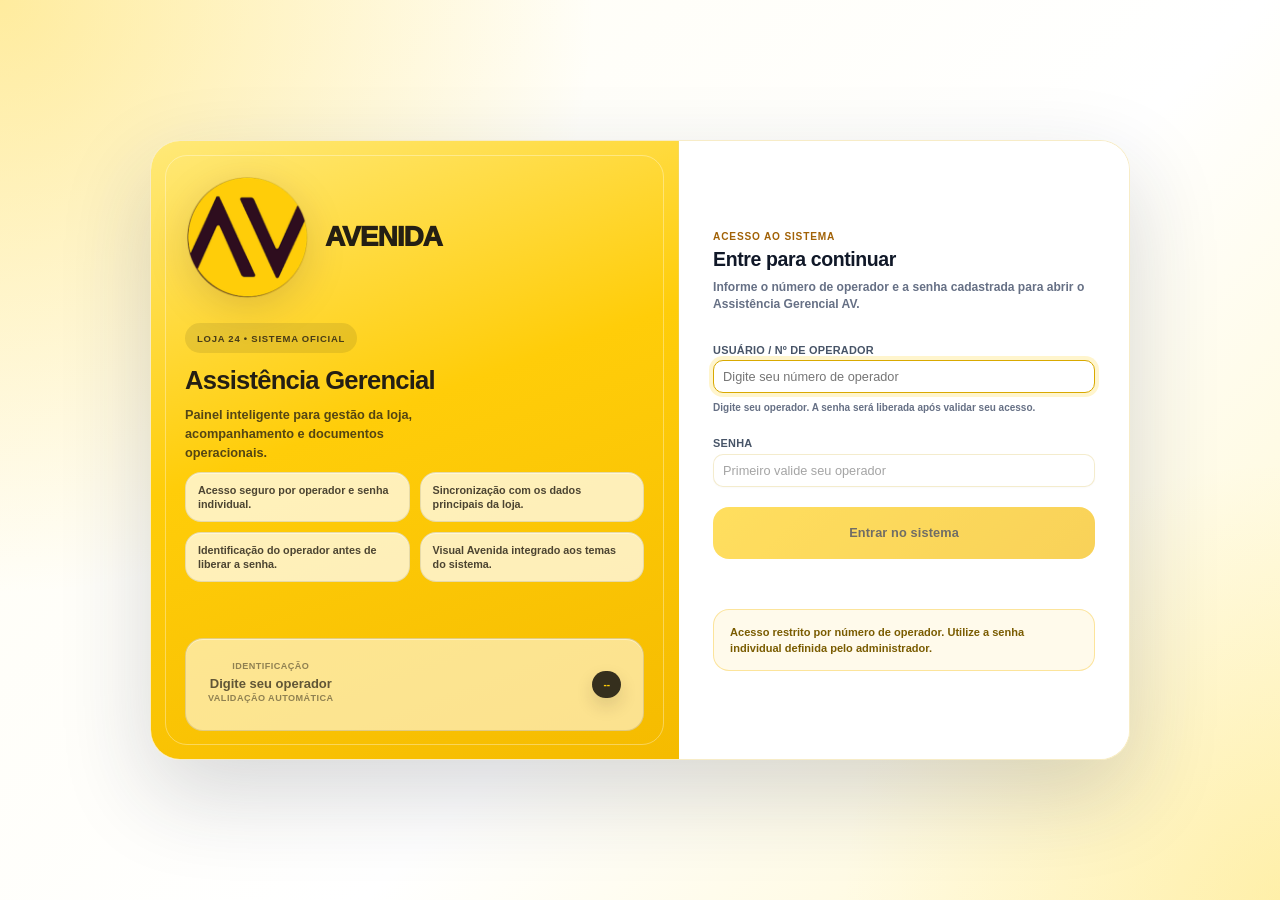
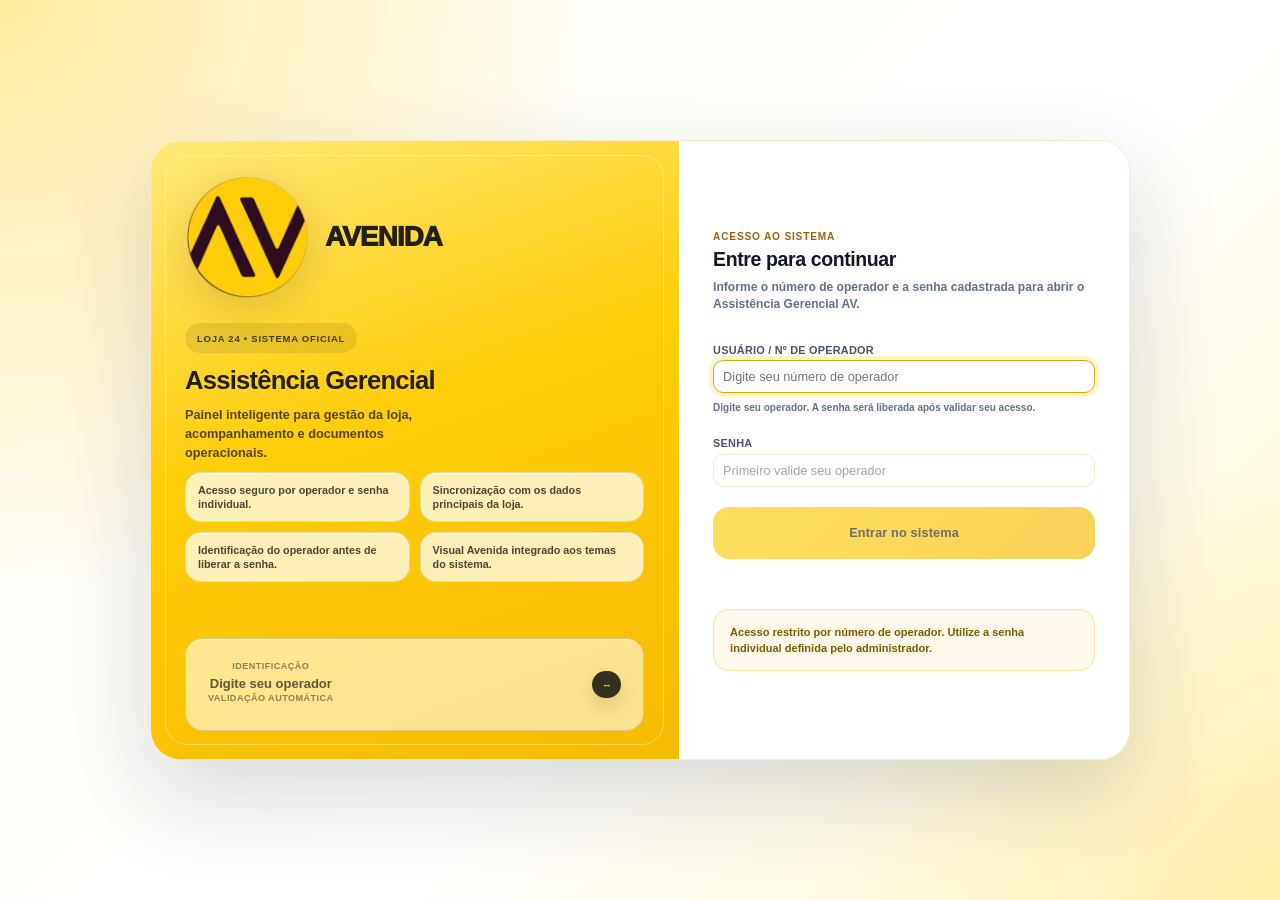
